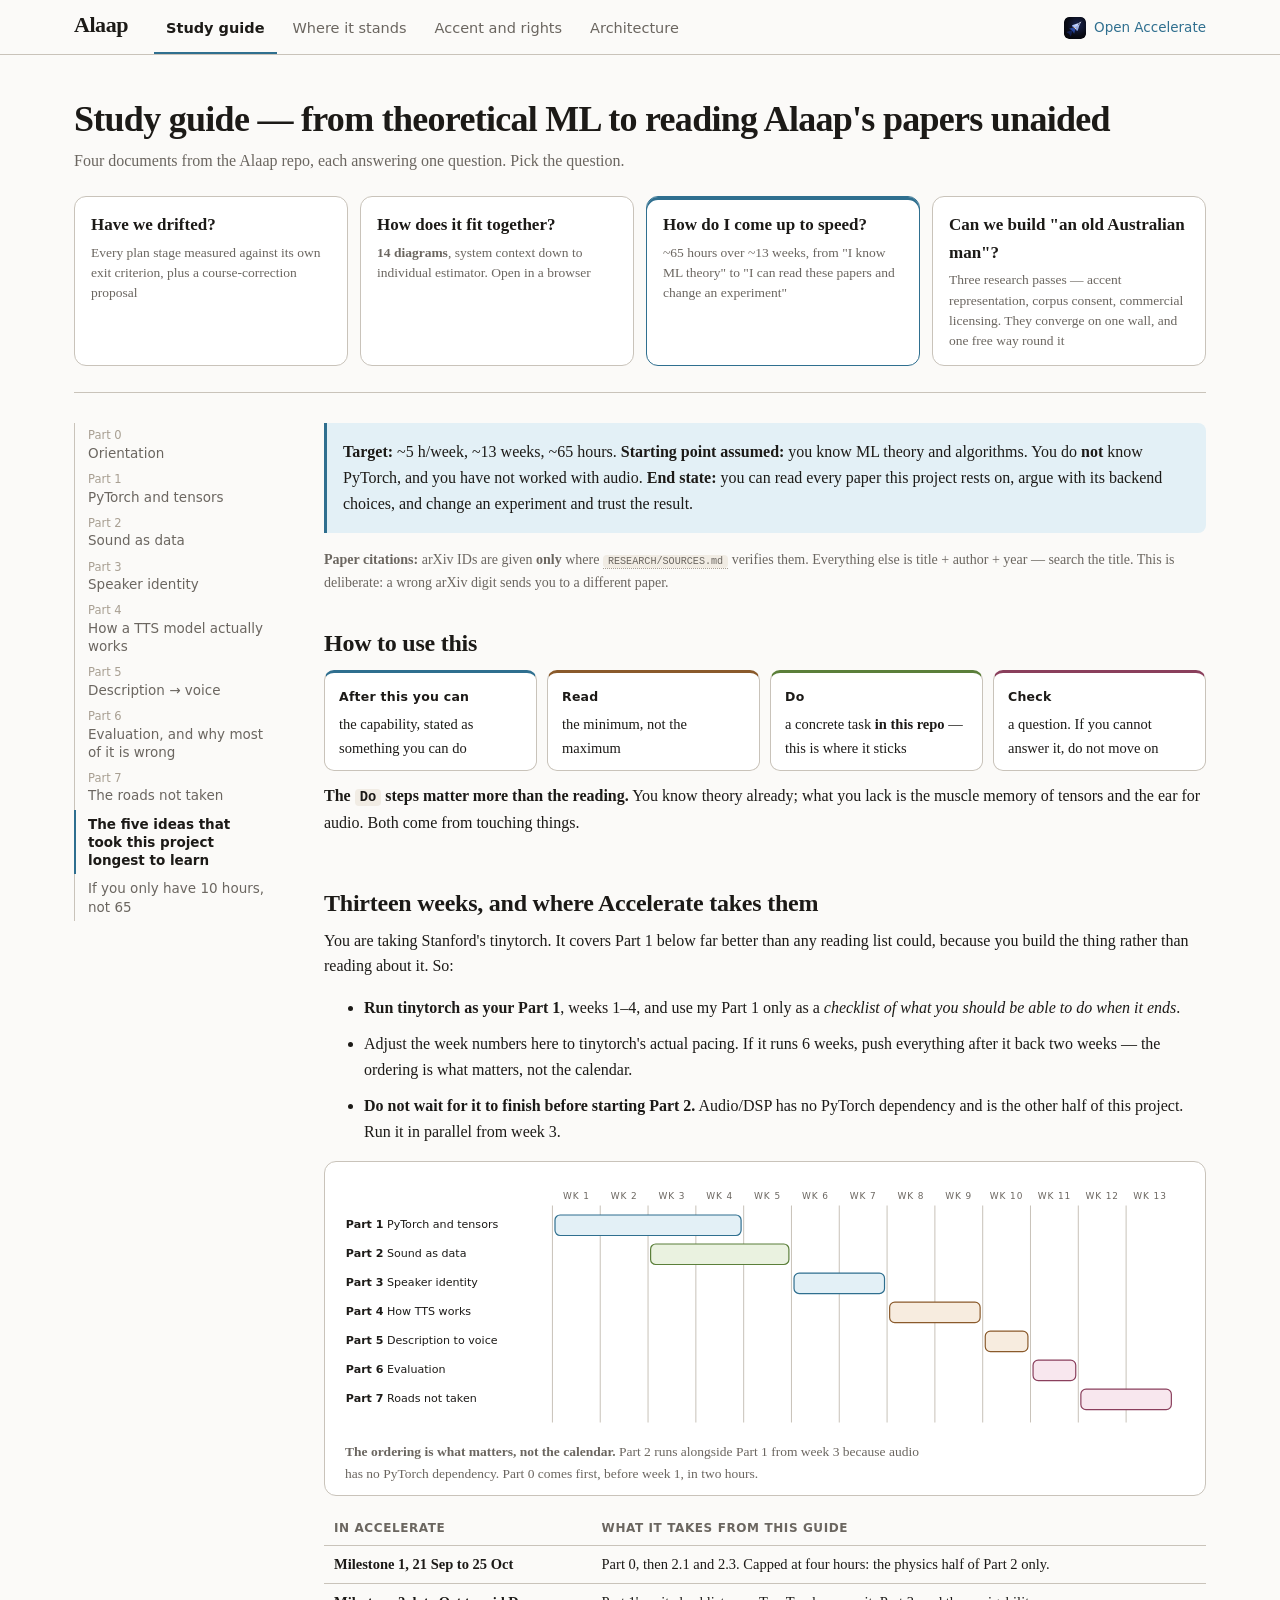
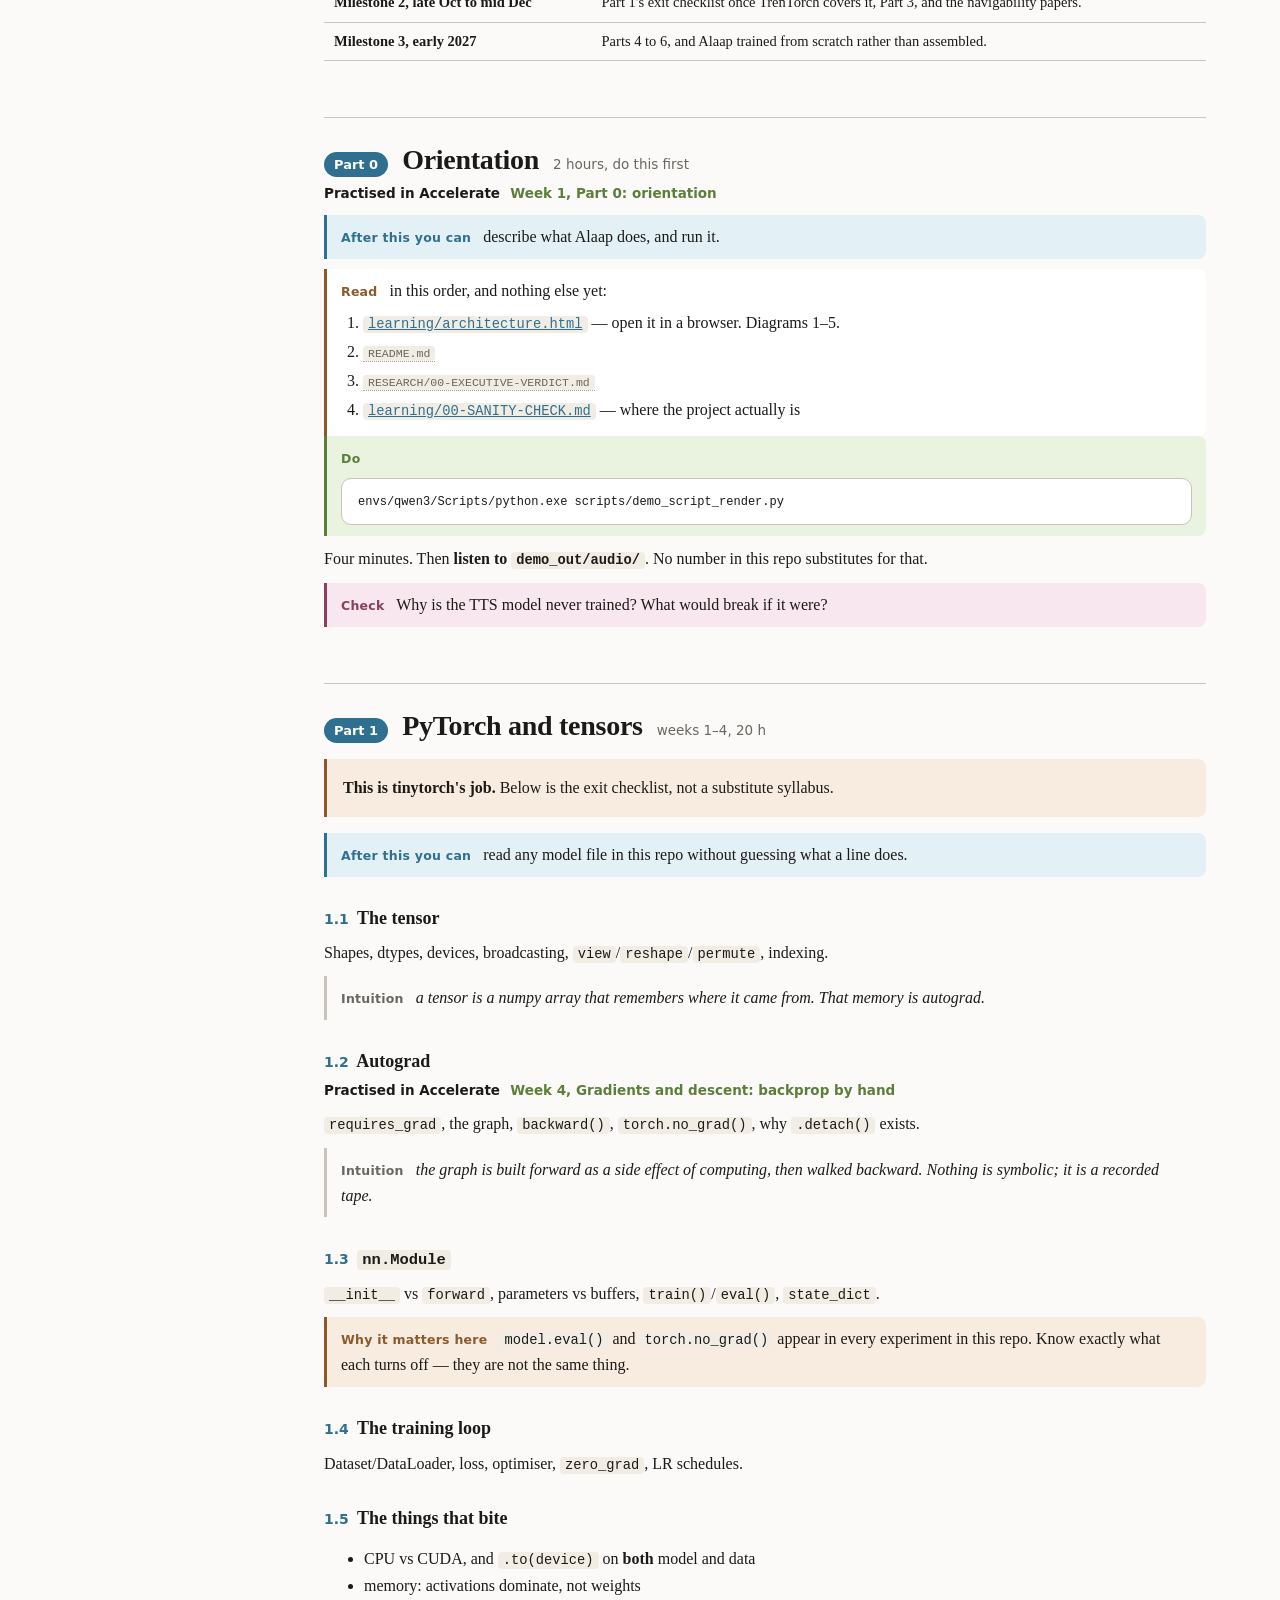
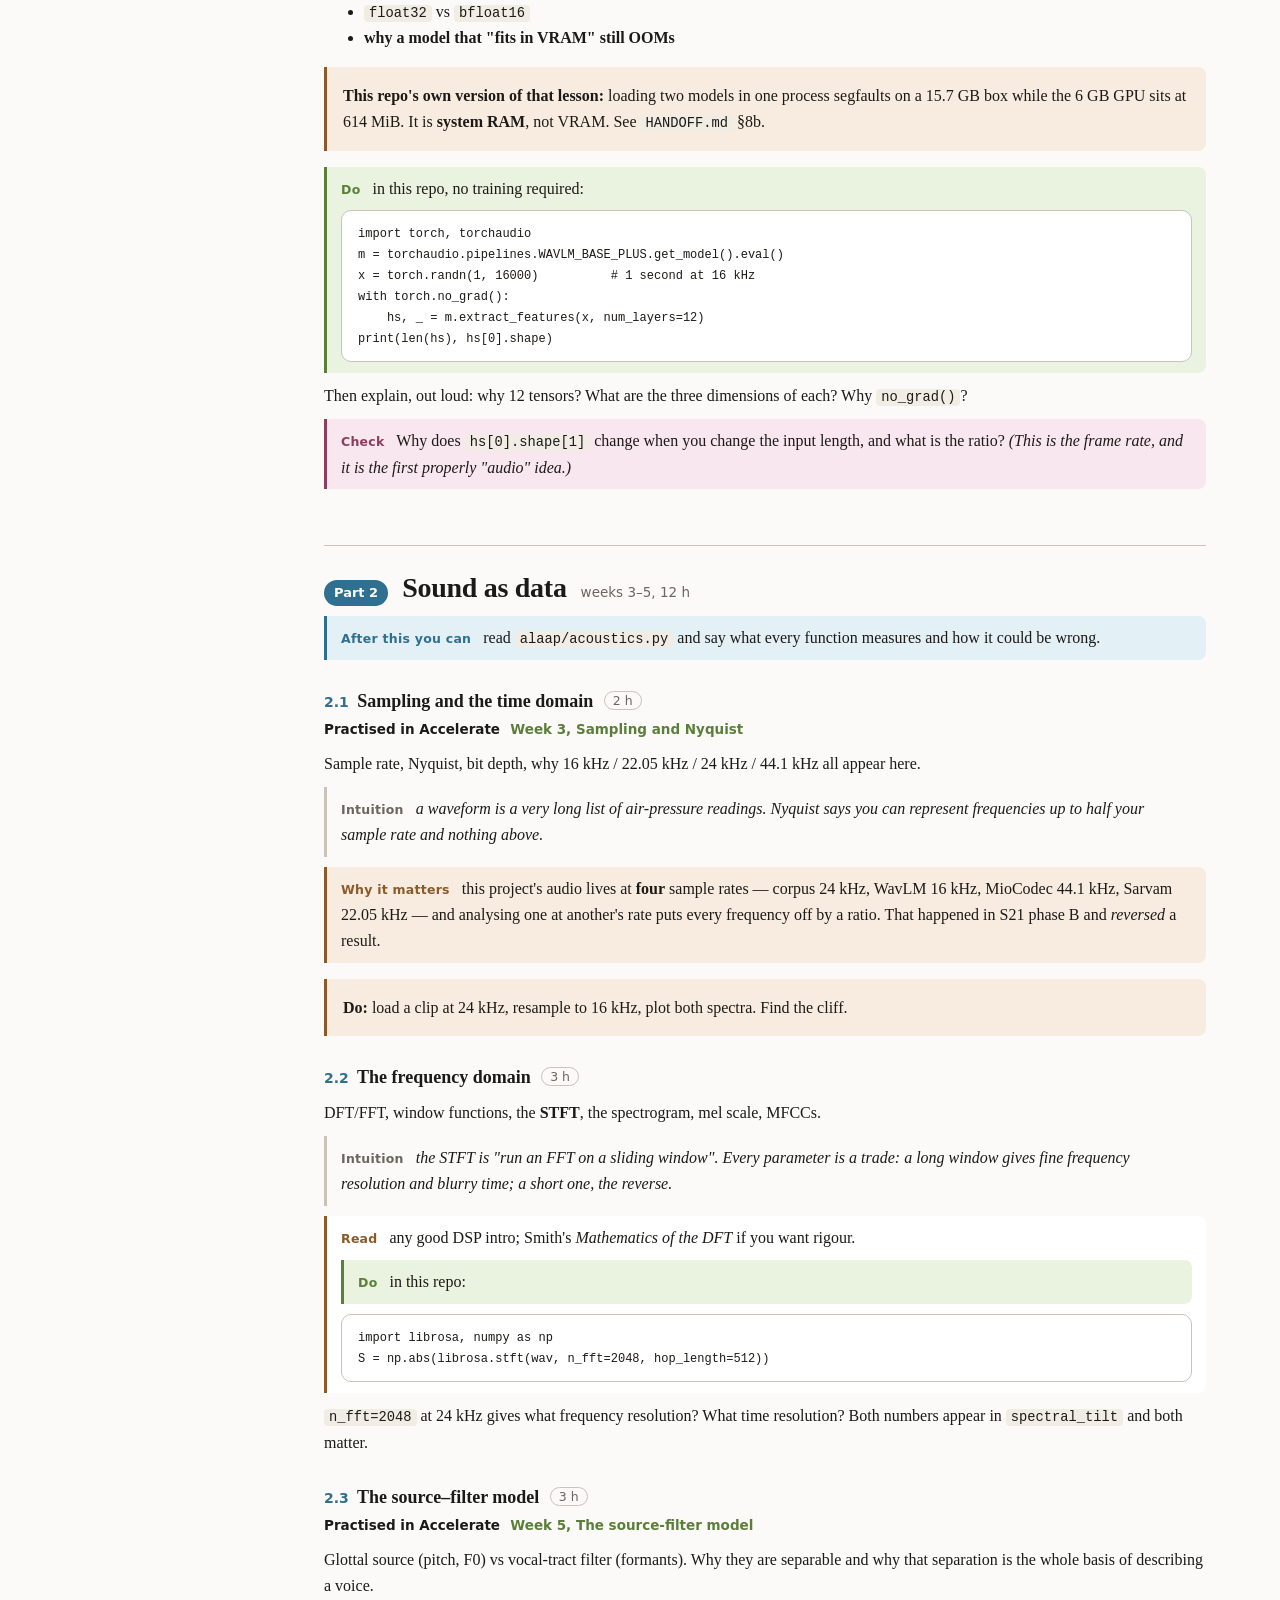
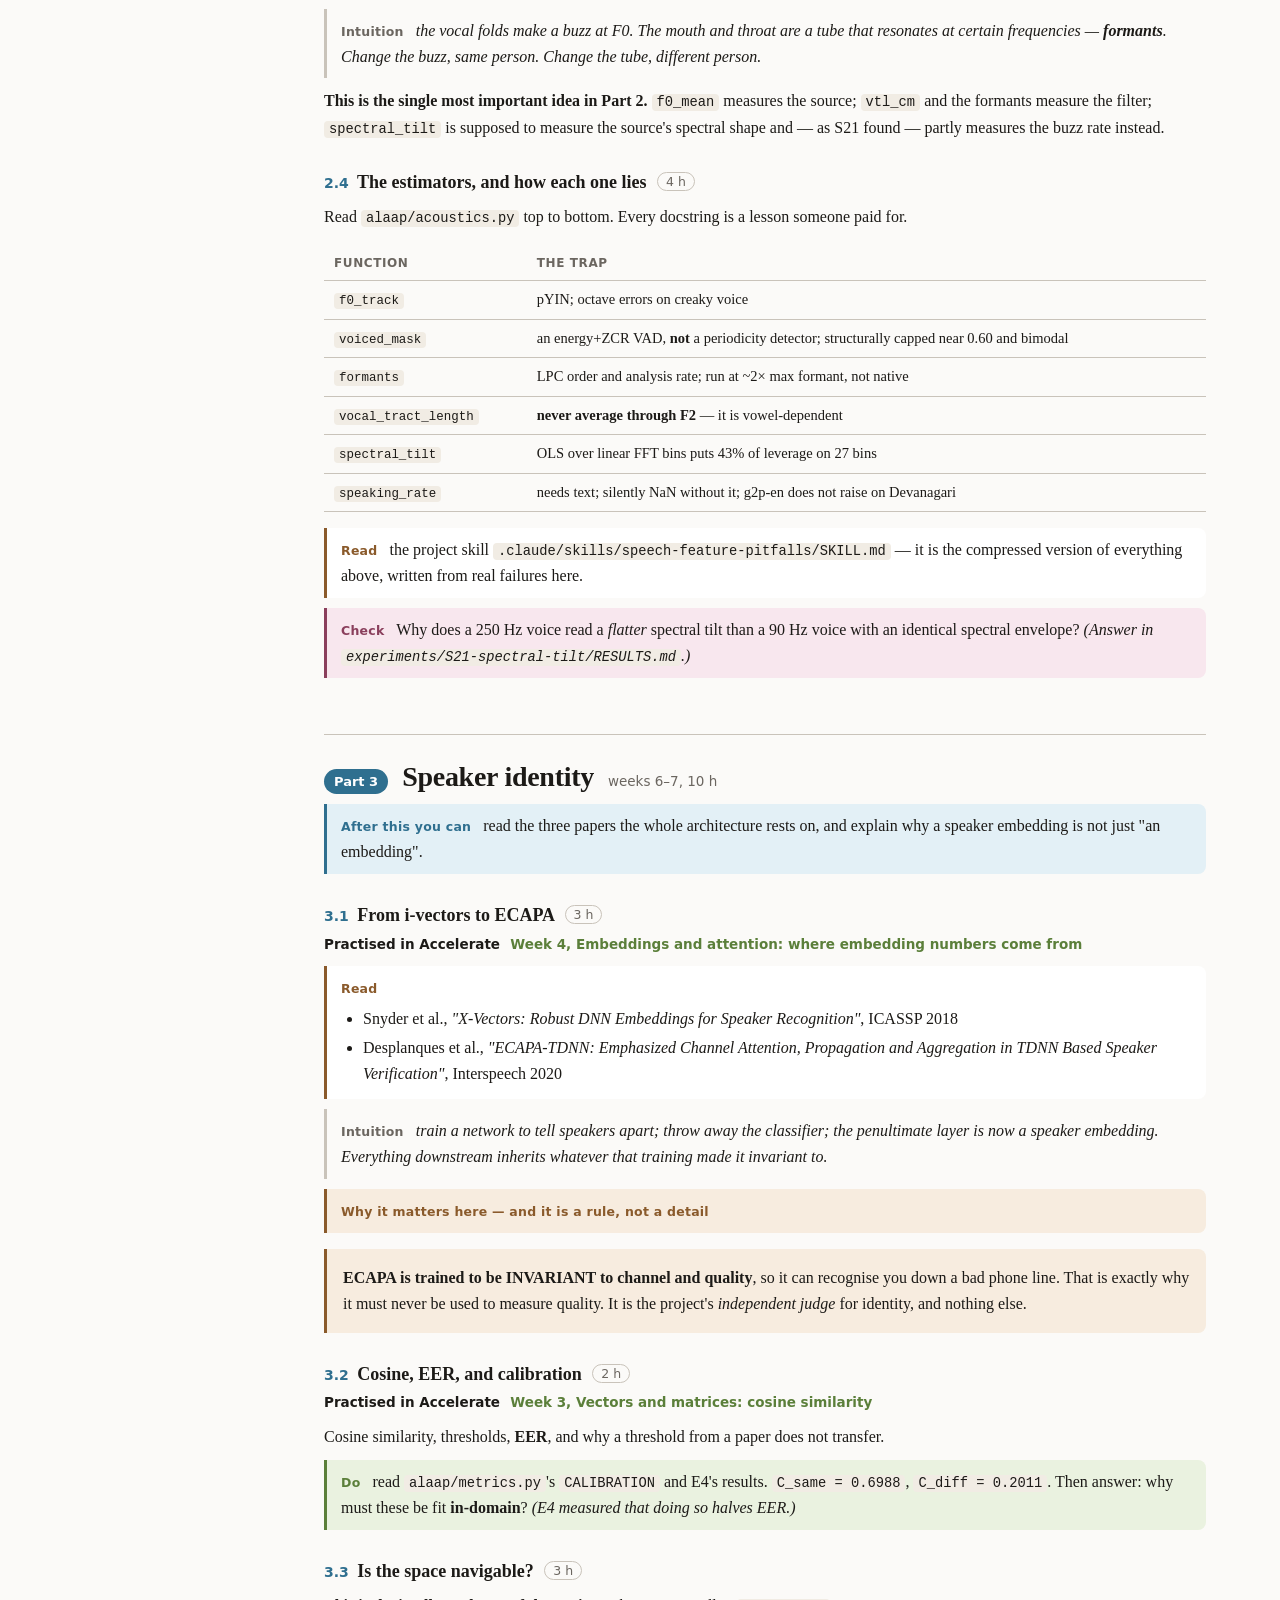
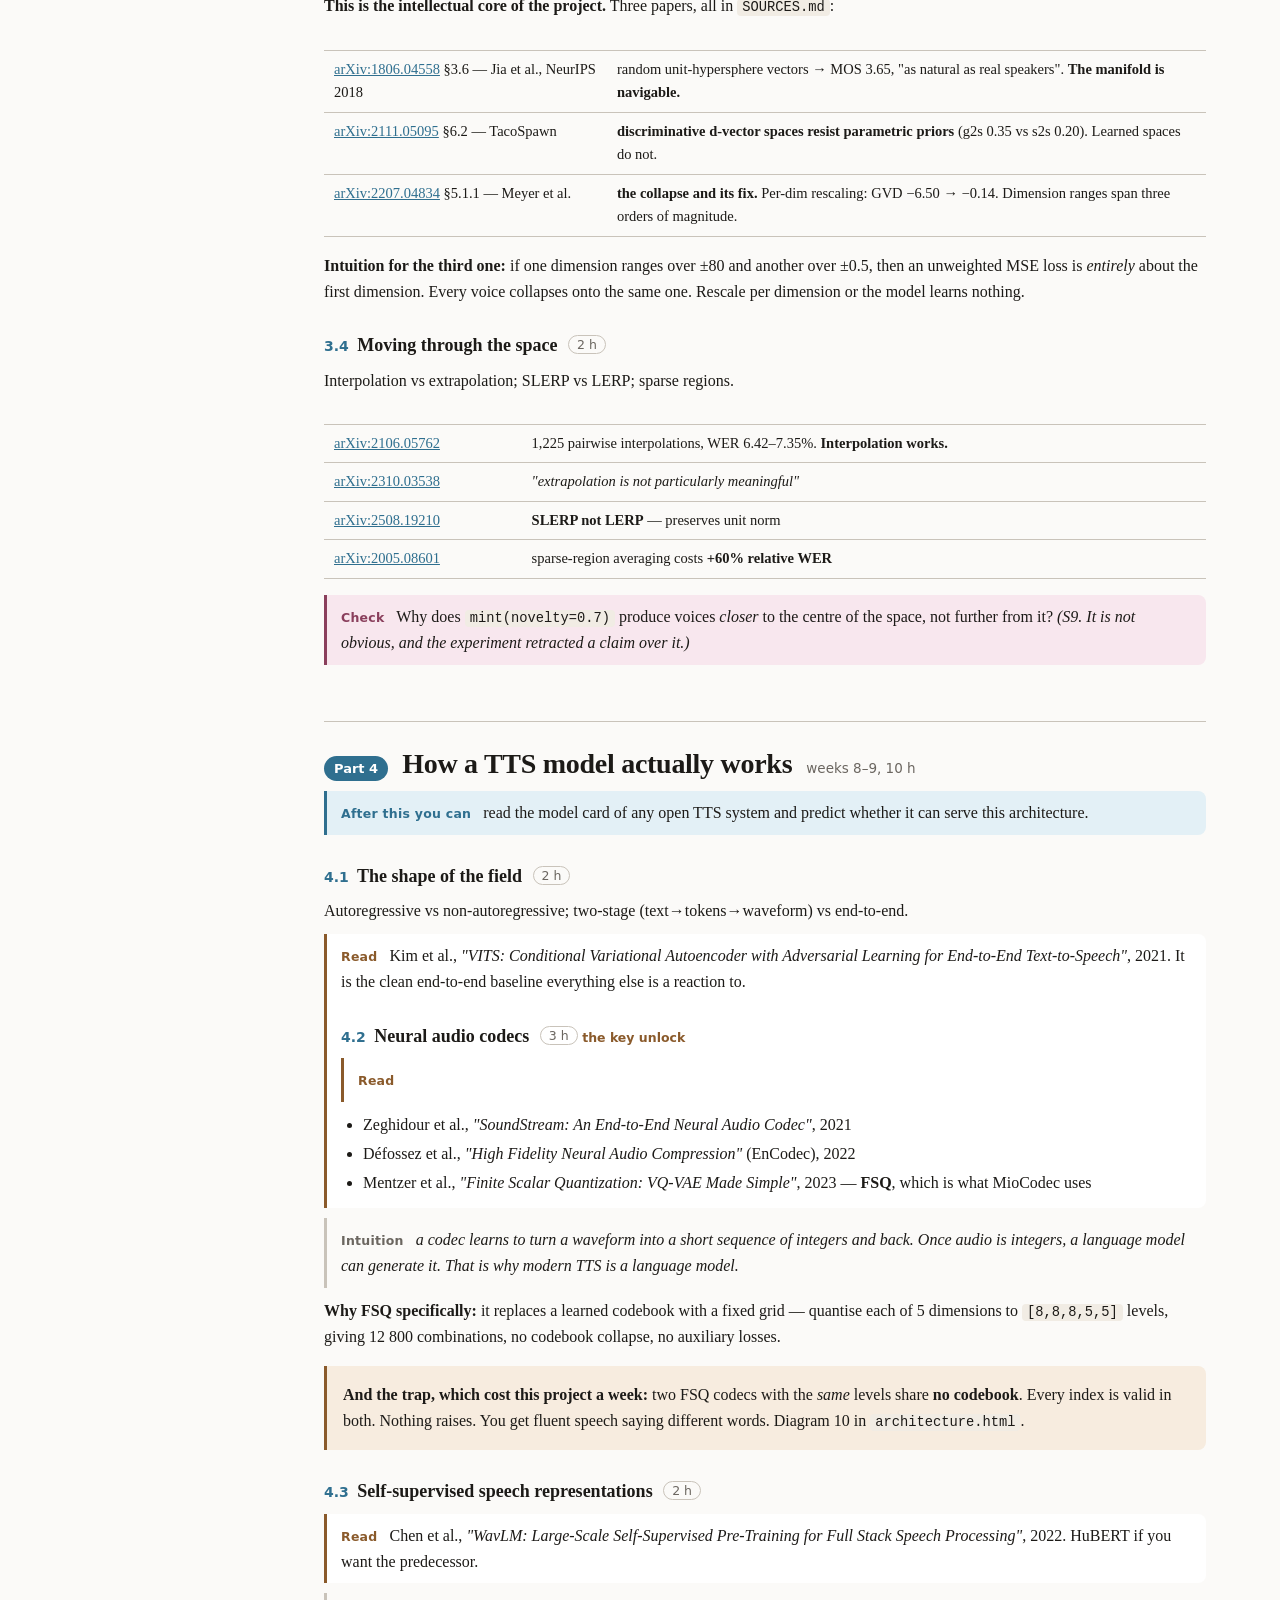
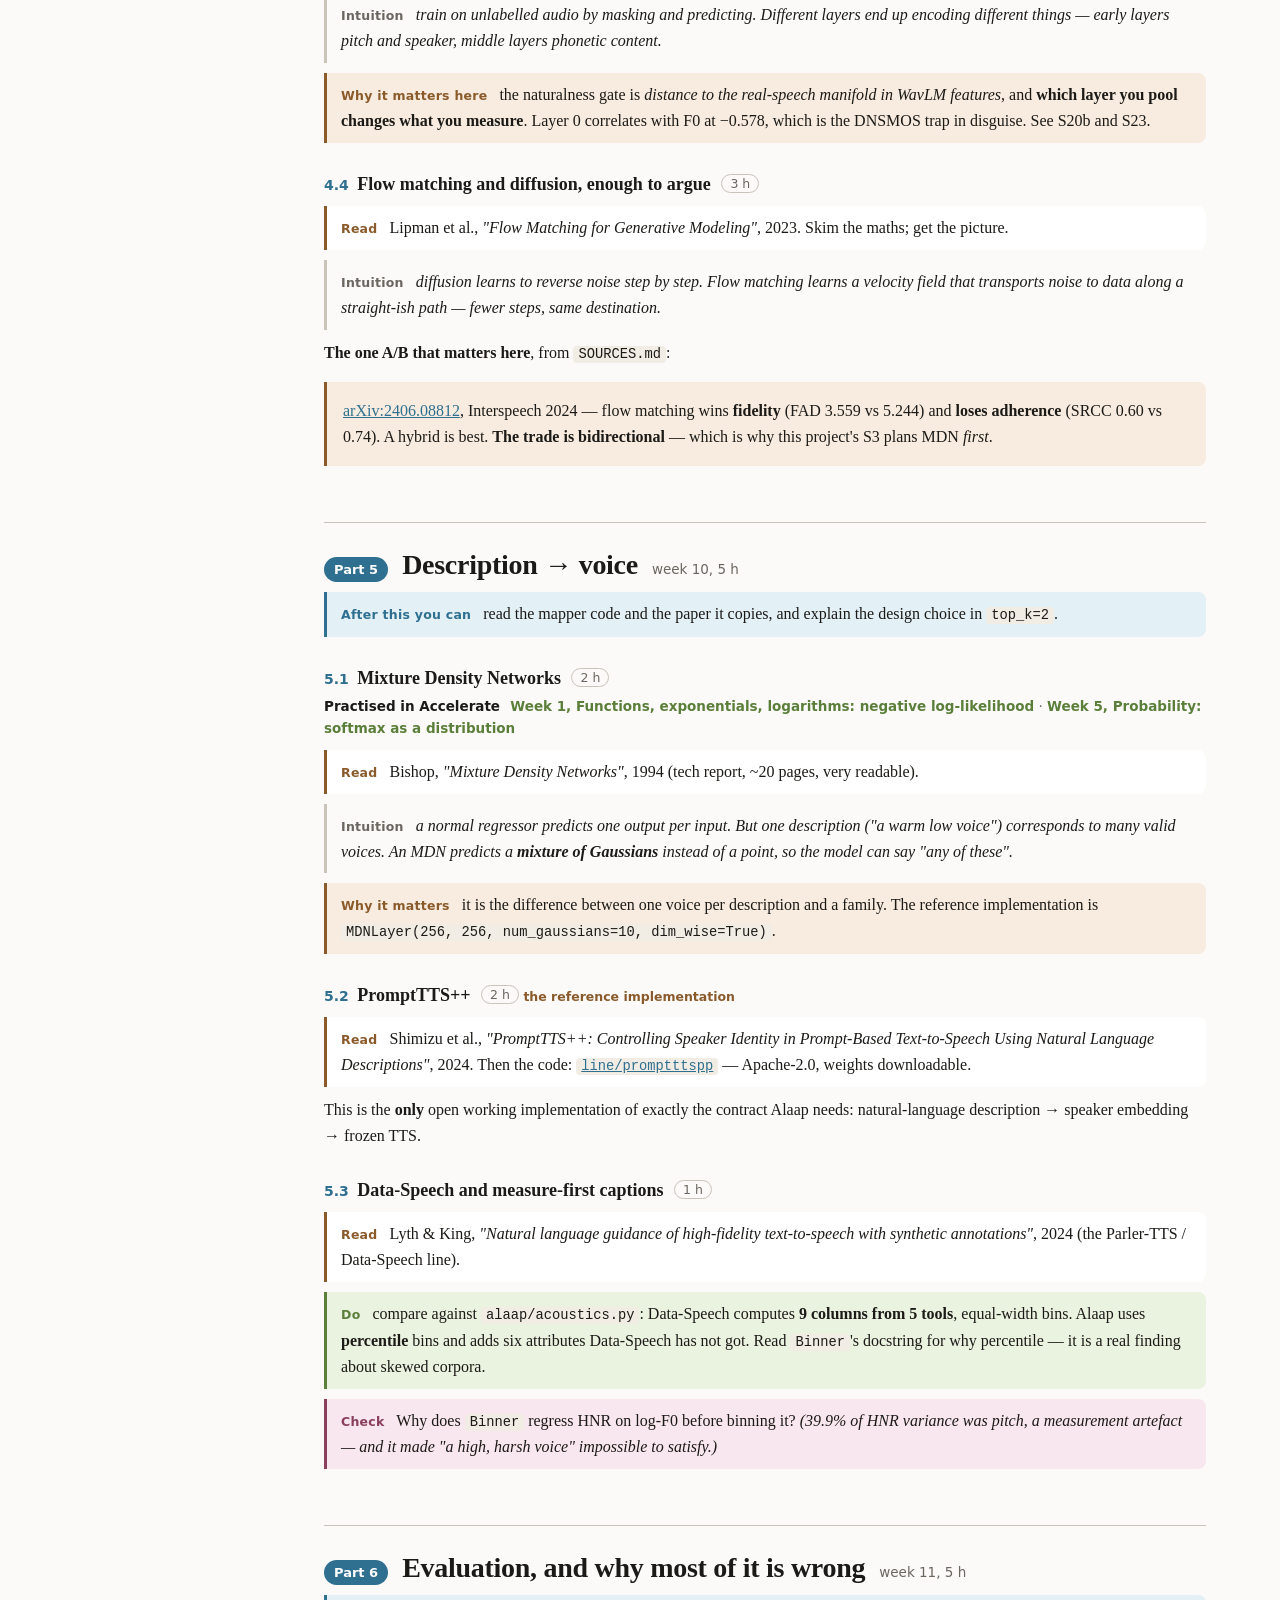
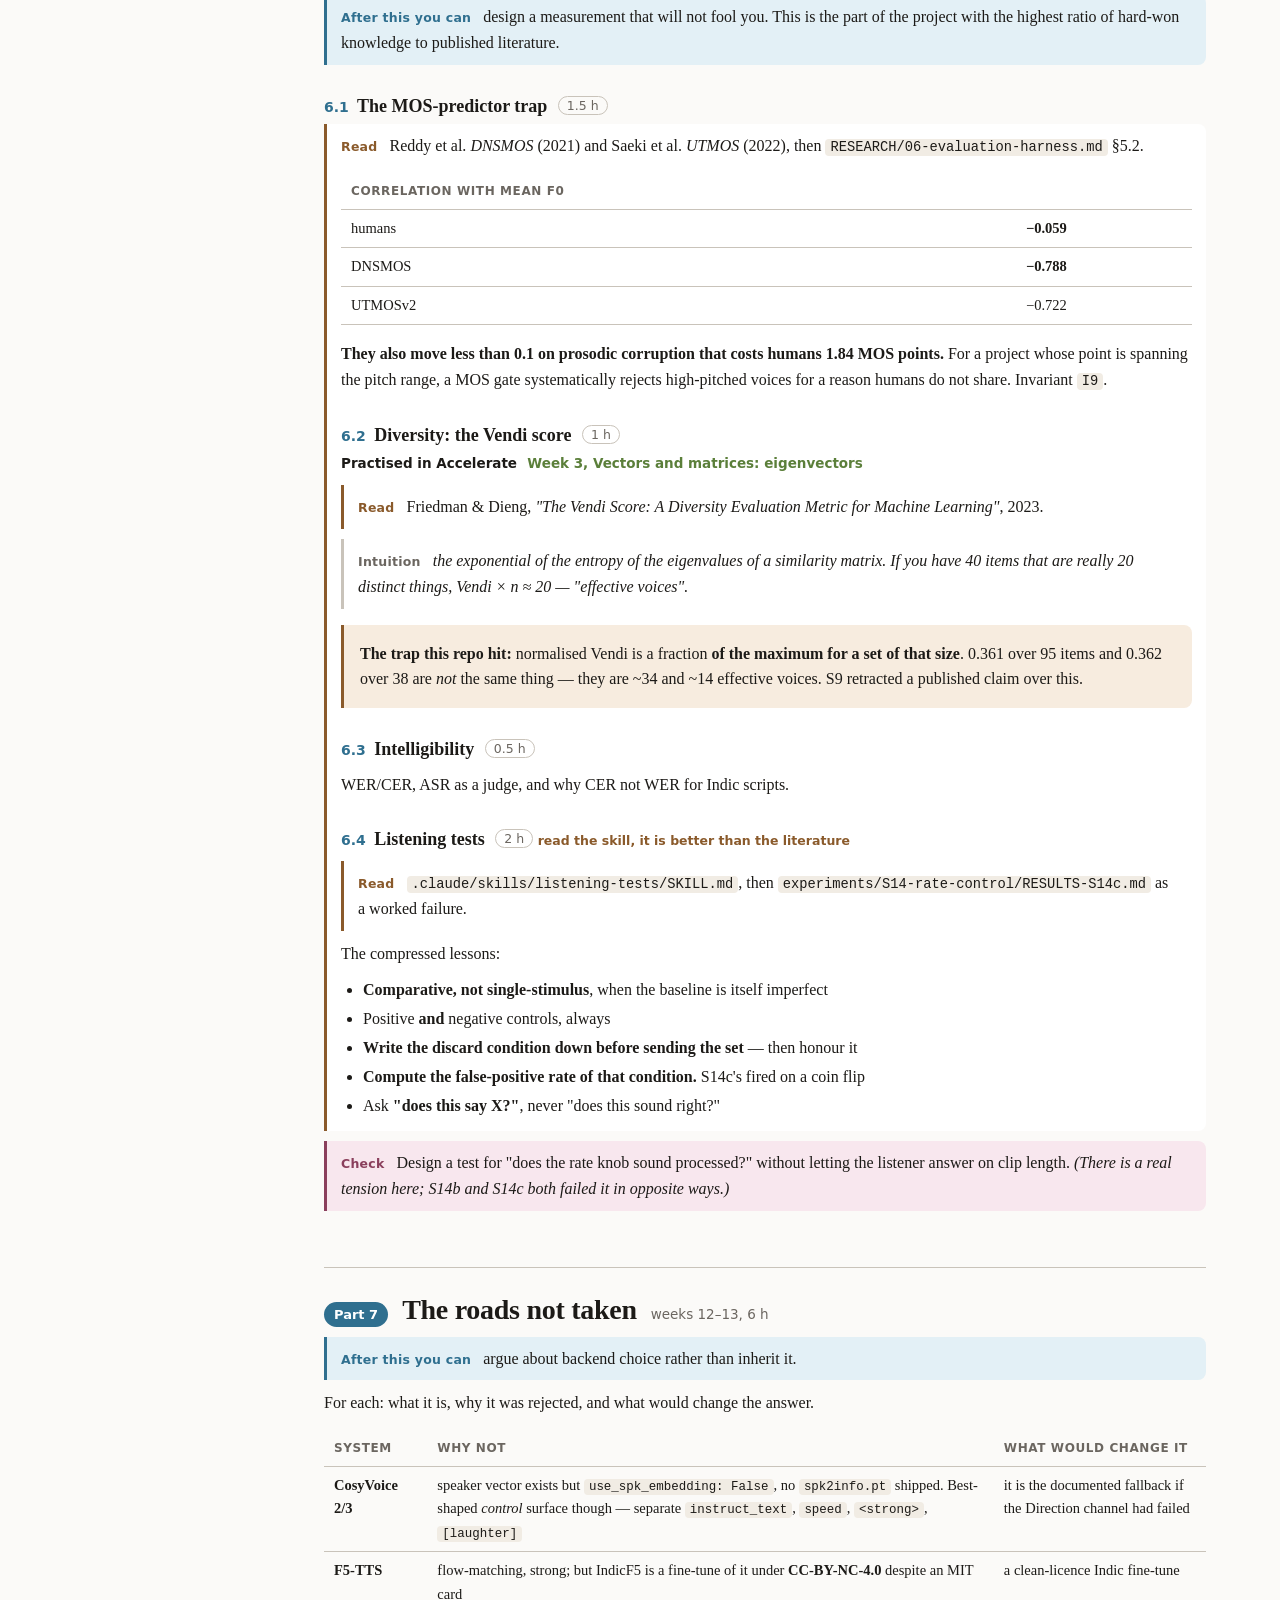
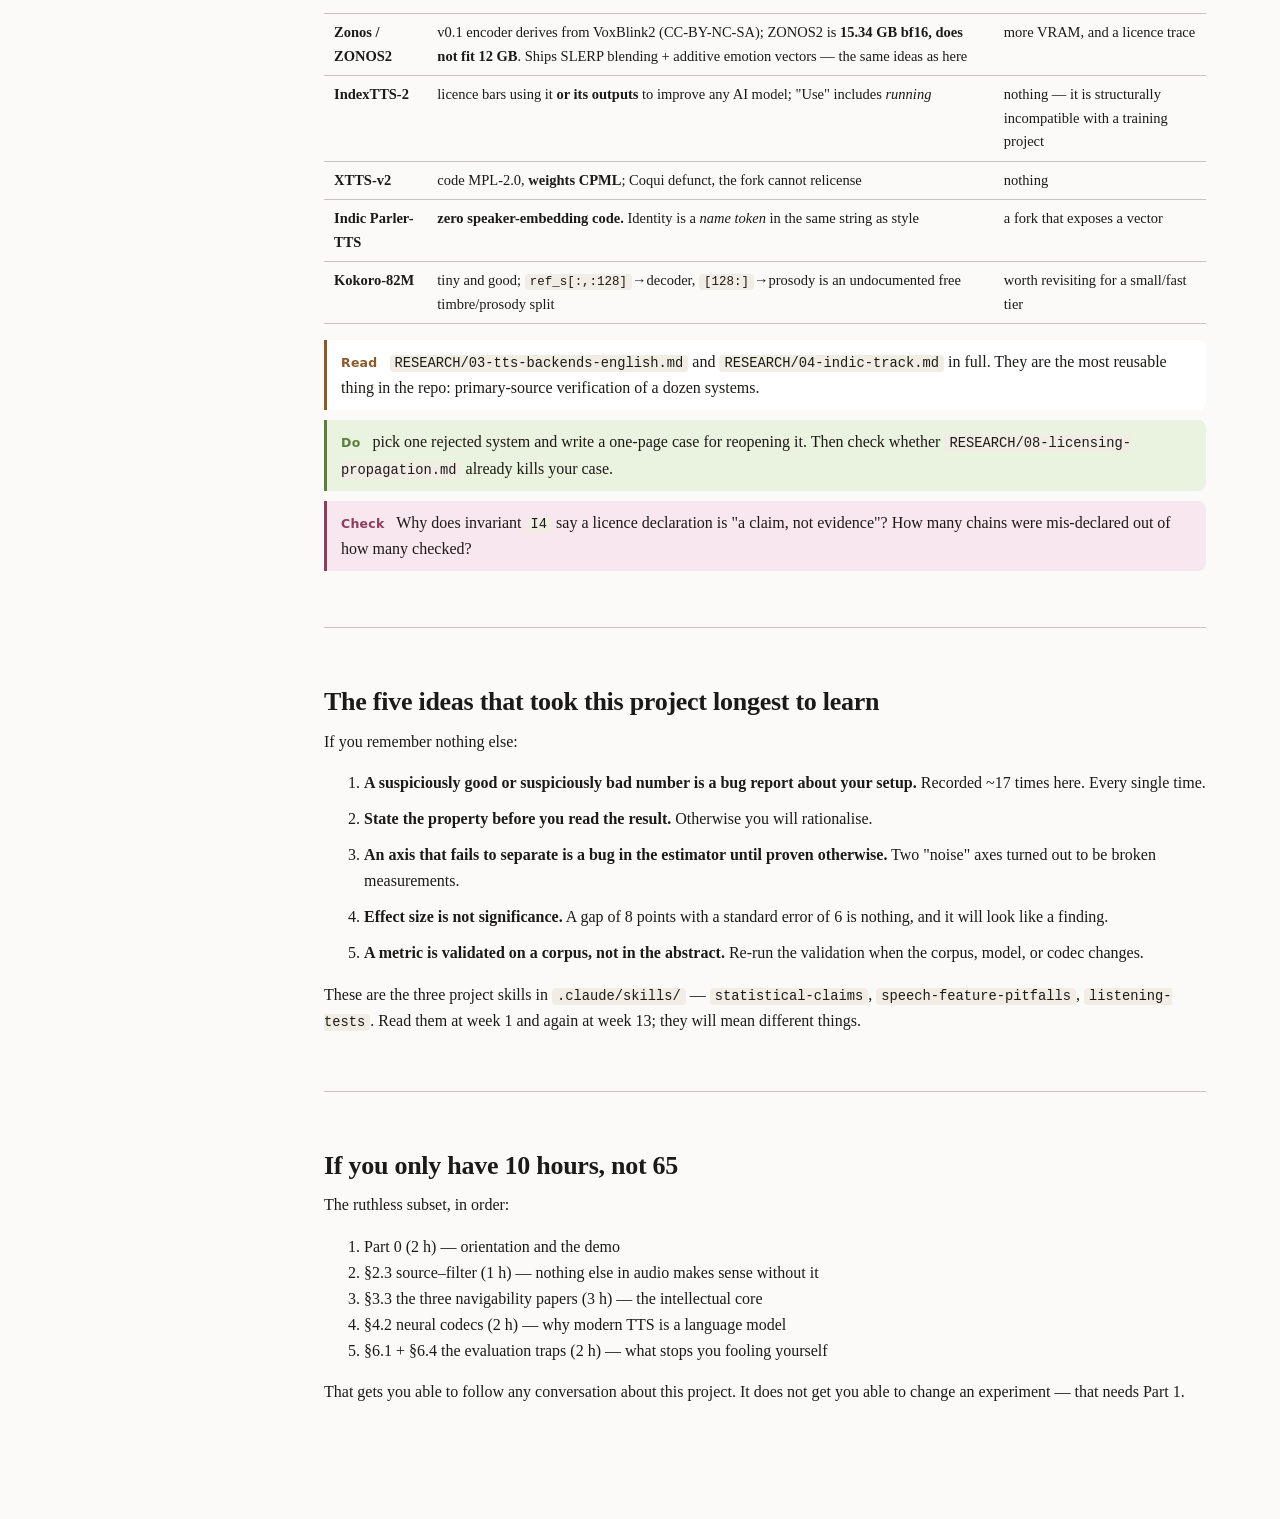
==== ALAAP.html @ ba5fd460 "Alaap study guide page, folded into the weeks; guide fonts offline; guide icon ALAAP.html is built b" ====
<!doctype html>
<html lang="en">
<head>
<meta charset="utf-8">
<meta name="viewport" content="width=device-width, initial-scale=1">
<title>Alaap study guide</title>
<link rel="icon" type="image/svg+xml" href="brand/alaap.svg">
<!-- Generated by alaap/build.py from the Alaap repo's learning/ folder. Edit the
     template or the Alaap documents, then rebuild; do not edit this file. -->
<style>
:root{
  --bg:#fbfaf8; --fg:#1c1a17; --muted:#6b6660; --line:#c9c3ba;
  --box:#ffffff; --box2:#f1ece4; --edge:#a89f92;
  --a1:#2f6f8f; --a1b:#e3f0f6;
  --a2:#8a5a2b; --a2b:#f7ecdf;
  --a3:#5b7f3a; --a3b:#eaf2e0;
  --a4:#8a3f5c; --a4b:#f8e7ee;
  --ok:#3f7a4a; --warn:#a8621b; --bad:#a33a3a;
  --mono:ui-monospace,SFMono-Regular,Menlo,Consolas,monospace;
  --sans:ui-sans-serif,system-ui,"Segoe UI",sans-serif;
  --top:54px;
}
@media (prefers-color-scheme:dark){:root:not([data-theme="light"]){
  --bg:#141312; --fg:#e9e5df; --muted:#9c958c; --line:#3a3733;
  --box:#1e1c1a; --box2:#262320; --edge:#5a544c;
  --a1:#7fb8d4; --a1b:#1b2b33; --a2:#d6a06a; --a2b:#302620;
  --a3:#9fc47a; --a3b:#212b1c; --a4:#d489a6; --a4b:#301f27;
  --ok:#7fbc8c; --warn:#d99a55; --bad:#d97a7a;
}}
:root[data-theme="dark"]{
  --bg:#141312; --fg:#e9e5df; --muted:#9c958c; --line:#3a3733;
  --box:#1e1c1a; --box2:#262320; --edge:#5a544c;
  --a1:#7fb8d4; --a1b:#1b2b33; --a2:#d6a06a; --a2b:#302620;
  --a3:#9fc47a; --a3b:#212b1c; --a4:#d489a6; --a4b:#301f27;
  --ok:#7fbc8c; --warn:#d99a55; --bad:#d97a7a;
}
*{box-sizing:border-box}
html{scroll-padding-top:calc(var(--top) + 16px)}
body{background:var(--bg);color:var(--fg);font:16px/1.62 ui-serif,Georgia,'Iowan Old Style',serif;margin:0}
.wrap{max-width:1180px;margin:0 auto;padding:0 24px}
a{color:var(--a1)}
:focus-visible{outline:2px solid var(--a1);outline-offset:2px;border-radius:3px}
h1{font-size:36px;margin:0 0 8px;letter-spacing:-.02em;line-height:1.15}
h2{font-size:24px;margin:52px 0 6px;letter-spacing:-.01em;line-height:1.25}
h3{font-size:18px;margin:30px 0 6px;line-height:1.3}
p{margin:10px 0}
code,.mono{font-family:var(--mono);font-size:.86em;background:var(--box2);padding:1px 5px;border-radius:4px}
pre{background:var(--box);border:1px solid var(--line);border-radius:10px;padding:12px 16px;overflow-x:auto;font-size:14px;line-height:1.5}
pre code{background:none;padding:0}
blockquote{margin:16px 0;padding:10px 16px;border-left:3px solid var(--a2);background:var(--a2b);border-radius:0 8px 8px 0}
blockquote p{margin:6px 0}
table{border-collapse:collapse;width:100%;margin:16px 0;font-size:14.5px}
th,td{border-bottom:1px solid var(--line);padding:7px 10px;text-align:left;vertical-align:top}
th{font-size:12px;letter-spacing:.05em;text-transform:uppercase;color:var(--muted);font-weight:600;font-family:var(--sans)}
hr{border:0;border-top:1px solid var(--line);margin:34px 0}
.ok{color:var(--ok);font-weight:600} .warn{color:var(--warn);font-weight:600} .bad{color:var(--bad);font-weight:600}
.repo{font-family:var(--mono);font-size:.84em;color:var(--muted);border-bottom:1px dotted var(--edge);cursor:help}
.sm{font-size:14px;color:var(--muted)}
figure{margin:14px 0 0;padding:18px 14px 10px;background:var(--box);border:1px solid var(--line);border-radius:12px;overflow-x:auto}
figcaption{color:var(--muted);font-size:13.5px;margin-top:10px;padding:0 6px;max-width:88ch}
svg{display:block;margin:0 auto;max-width:100%;height:auto}

/* top bar */
.topbar{position:sticky;top:0;z-index:10;background:var(--bg);border-bottom:1px solid var(--line)}
.topin{display:flex;align-items:flex-end;gap:26px;min-height:var(--top)}
.brand{font-size:22px;font-weight:700;letter-spacing:-.02em;color:var(--fg);text-decoration:none;padding-bottom:11px;white-space:nowrap}
.tabs{display:flex;gap:4px;flex:1;min-width:0;overflow-x:auto}
.tabs a{font-family:var(--sans);font-size:14.5px;color:var(--muted);text-decoration:none;padding:14px 12px 12px;border-bottom:2px solid transparent;white-space:nowrap}
.tabs a:hover{color:var(--fg)}
.tabs a[aria-current="page"]{color:var(--fg);border-bottom-color:var(--a1);font-weight:600}
.to-acc{display:inline-flex;align-items:center;gap:8px;font-family:var(--sans);font-size:13.5px;color:var(--a1);text-decoration:none;padding-bottom:15px;white-space:nowrap}
.to-acc img{border-radius:5px}
.to-acc:hover{text-decoration:underline}

/* landing */
.hero{padding:44px 0 26px;border-bottom:1px solid var(--line)}
.hero .sub{color:var(--muted);max-width:74ch;margin:0}
.qs{display:grid;grid-template-columns:repeat(4,minmax(0,1fr));gap:12px;margin-top:22px}
.q{display:block;background:var(--box);border:1px solid var(--line);border-radius:12px;padding:14px 16px;text-decoration:none;color:var(--fg)}
.q:hover{border-color:var(--a1)}
.q b{display:block;font-size:17px;margin-bottom:4px}
.q span{display:block;font-size:13.5px;color:var(--muted);line-height:1.5}
.q[aria-current="page"]{border-color:var(--a1);box-shadow:inset 0 3px 0 var(--a1)}

/* study guide */
.split{display:grid;grid-template-columns:206px minmax(0,1fr);gap:44px;padding-bottom:120px}
.side{position:sticky;top:calc(var(--top) + 8px);align-self:start;max-height:calc(100vh - var(--top) - 16px);overflow-y:auto;padding:30px 0 20px;font-family:var(--sans);font-size:13.5px}
.side ol{list-style:none;margin:0;padding:0;border-left:1px solid var(--line)}
.side a{display:block;padding:5px 12px;margin-left:-1px;color:var(--muted);text-decoration:none;border-left:2px solid transparent;line-height:1.35}
.side a:hover{color:var(--fg)}
.side a.on{color:var(--fg);border-left-color:var(--a1);font-weight:600}
.side .sn{display:block;font-size:11.5px;color:var(--edge)}
.main{min-width:0}
.target{margin-top:30px}
.target blockquote{border-left-color:var(--a1);background:var(--a1b);font-size:16px}
h2.first{margin-top:34px}
.kcards{display:grid;grid-template-columns:repeat(4,minmax(0,1fr));gap:10px;margin:12px 0}
.kc{background:var(--box);border:1px solid var(--line);border-top:3px solid var(--edge);border-radius:10px;padding:10px 14px}
.kc p{margin:4px 0 0;font-size:14.5px}
.kc.k0{border-top-color:var(--a1)} .kc.k1{border-top-color:var(--a2)} .kc.k2{border-top-color:var(--a3)} .kc.k3{border-top-color:var(--a4)}
.lab{font-family:var(--sans);font-size:12.5px;font-weight:700;letter-spacing:.02em}
.miles td:first-child{white-space:nowrap;font-weight:600}
.part{border-top:1px solid var(--line);margin-top:56px;padding-top:6px}
.ph{display:flex;flex-wrap:wrap;align-items:baseline;gap:4px 14px;margin:18px 0 6px}
.ph h2{margin:0;font-size:28px}
.pn{font-family:var(--sans);font-size:13px;font-weight:700;color:#fff;background:var(--a1);border-radius:999px;padding:2px 10px}
.pm{font-family:var(--sans);font-size:13.5px;color:var(--muted)}
h3 .num{font-family:var(--sans);font-size:14px;color:var(--a1);margin-right:4px}
h3 .hrs{font-family:var(--sans);font-size:12.5px;font-weight:400;color:var(--muted);border:1px solid var(--line);border-radius:999px;padding:1px 8px;margin-left:6px;vertical-align:2px}
h3 .flag{font-family:var(--sans);font-size:12.5px;color:var(--a2)}
.k{padding:9px 14px;border-radius:0 8px 8px 0;border-left:3px solid var(--edge);background:var(--box)}
.k .lab{display:inline-block;margin-right:8px}
.k pre{margin:8px 0 2px}
.k ol,.k ul{margin:6px 0 2px;padding-left:22px}
.k li{margin:3px 0}
.k.after{border-left-color:var(--a1);background:var(--a1b)} .k.after .lab{color:var(--a1)}
.k.read .lab{color:var(--a2)} .k.read{border-left-color:var(--a2)}
.k.do{border-left-color:var(--a3);background:var(--a3b)} .k.do .lab{color:var(--a3)}
.k.check{border-left-color:var(--a4);background:var(--a4b)} .k.check .lab{color:var(--a4)}
.k.intu{border-left-color:var(--line);background:none;font-style:italic} .k.intu .lab{color:var(--muted);font-style:normal}
.k.why{border-left-color:var(--a2);background:var(--a2b)} .k.why .lab{color:var(--a2)}
.acc{font-family:var(--sans);font-size:13.5px;margin:6px 0 10px;color:var(--muted)}
.acc b{color:var(--fg);margin-right:6px}
.acc a{color:var(--a3);font-weight:600;text-decoration:none}
.acc a:hover{text-decoration:underline}
.epi h2{font-size:26px}

/* documents */
.doc{max-width:880px;padding:10px 0 120px}
.doc h1{margin-top:40px}

/* architecture, as the Alaap repo draws it */
.contents{background:var(--box2);border:1px solid var(--line);border-radius:10px;padding:16px 20px;margin:26px 0 10px}
.contents b{font-size:12px;letter-spacing:.09em;text-transform:uppercase;color:var(--muted);font-family:var(--sans)}
.contents ol{margin:8px 0 0;padding-left:20px;columns:2;column-gap:34px}
.contents li{margin:3px 0;break-inside:avoid}
.contents a{text-decoration:none}
.contents a:hover{text-decoration:underline}
.arch{padding-bottom:120px}
.arch h2{scroll-margin-top:calc(var(--top) + 16px)}
.lede{color:var(--muted);margin:2px 0 18px;font-size:15px;max-width:76ch}
.note{border-left:3px solid var(--a2);background:var(--a2b);padding:12px 16px;border-radius:0 8px 8px 0;margin:18px 0;font-size:14.5px}

.b{fill:var(--box);stroke:var(--edge);stroke-width:1.4}
.b1{fill:var(--a1b);stroke:var(--a1);stroke-width:1.4}
.b2{fill:var(--a2b);stroke:var(--a2);stroke-width:1.4}
.b3{fill:var(--a3b);stroke:var(--a3);stroke-width:1.4}
.b4{fill:var(--a4b);stroke:var(--a4);stroke-width:1.4}
.dash{stroke-dasharray:5 4}
.t{fill:var(--fg);font-family:ui-sans-serif,system-ui,sans-serif;font-size:13px;
  text-anchor:middle;dominant-baseline:middle}
.tm{fill:var(--muted);font-family:ui-sans-serif,system-ui,sans-serif;font-size:11px;
  text-anchor:middle;dominant-baseline:middle}
.tc{fill:var(--fg);font-family:var(--mono);font-size:11px;
  text-anchor:middle;dominant-baseline:middle}
.tl{text-anchor:start} .tr{text-anchor:end}
.hd{fill:var(--muted);font-family:ui-sans-serif,system-ui,sans-serif;font-size:10.5px;
  letter-spacing:.1em;text-anchor:middle;text-transform:uppercase}
.ln{stroke:var(--edge);stroke-width:1.5;fill:none;marker-end:url(#arw)}
.ln2{stroke:var(--a1);stroke-width:1.8;fill:none;marker-end:url(#arw1)}
.ln3{stroke:var(--a4);stroke-width:1.8;fill:none;marker-end:url(#arw4)}
.plain{stroke:var(--edge);stroke-width:1.2;fill:none}
.grp{fill:none;stroke:var(--line);stroke-width:1.2;stroke-dasharray:4 4}


[hidden]{display:none !important}
@media (max-width:980px){
  .qs,.kcards{grid-template-columns:repeat(2,minmax(0,1fr))}
  .split{grid-template-columns:minmax(0,1fr);gap:0}
  .side{position:static;max-height:none;padding:14px 0 6px;border-bottom:1px solid var(--line)}
  .side ol{display:flex;overflow-x:auto;border-left:0}
  .side a{border-left:0;border-bottom:2px solid transparent;white-space:nowrap}
  .side a.on{border-bottom-color:var(--a1)}
  .contents ol{columns:1}
}
@media (max-width:600px){
  body{font-size:15.5px}
  .qs,.kcards{grid-template-columns:minmax(0,1fr)}
  .brand{display:none}
  .to-acc span{display:none}
  h1{font-size:29px}
}
</style>
</head>
<body>
<svg width="0" height="0" style="position:absolute" aria-hidden="true"><defs>
  <marker id="arw" viewBox="0 0 10 10" refX="9" refY="5" markerWidth="7" markerHeight="7" orient="auto-start-reverse">
    <path d="M0 0 L10 5 L0 10 z" fill="var(--edge)"/></marker>
  <marker id="arw1" viewBox="0 0 10 10" refX="9" refY="5" markerWidth="7" markerHeight="7" orient="auto-start-reverse">
    <path d="M0 0 L10 5 L0 10 z" fill="var(--a1)"/></marker>
  <marker id="arw4" viewBox="0 0 10 10" refX="9" refY="5" markerWidth="7" markerHeight="7" orient="auto-start-reverse">
    <path d="M0 0 L10 5 L0 10 z" fill="var(--a4)"/></marker>
</defs></svg>
<header class="topbar"><div class="wrap topin">
  <a class="brand" href="#/guide">Alaap</a>
  <nav class="tabs" aria-label="Sections">
    <a href="#/guide" data-tab="guide">Study guide</a>
    <a href="#/status" data-tab="status">Where it stands</a>
    <a href="#/accent" data-tab="accent">Accent and rights</a>
    <a href="#/architecture" data-tab="architecture">Architecture</a>
  </nav>
  <a class="to-acc" href="index.html" target="_blank" rel="noopener"><img src="brand/accelerate.svg" width="22" height="22" alt=""><span>Open Accelerate</span></a>
</div></header>

<main class="wrap">
<section class="hero">
  <h1>Study guide — from theoretical ML to reading Alaap's papers unaided</h1>
  <p class="sub">Four documents from the Alaap repo, each answering one question. Pick the question.</p>
  <div class="qs"><a class="q" href="#/status"><b>Have we drifted?</b><span>Every plan stage measured against its own exit criterion, plus a course-correction proposal</span></a><a class="q" href="#/architecture"><b>How does it fit together?</b><span><strong>14 diagrams</strong>, system context down to individual estimator. Open in a browser</span></a><a class="q" href="#/guide"><b>How do I come up to speed?</b><span>~65 hours over ~13 weeks, from "I know ML theory" to "I can read these papers and change an experiment"</span></a><a class="q" href="#/accent"><b>Can we build &quot;an old Australian man&quot;?</b><span>Three research passes — accent representation, corpus consent, commercial licensing. They converge on one wall, and one free way round it</span></a></div>
</section>

<section id="tab-guide" data-tab="guide">
<div class="split">
<nav class="side" aria-label="Parts of the study guide"><ol><li><a href="#/guide/part-0"><span class="sn">Part 0</span>Orientation</a></li><li><a href="#/guide/part-1"><span class="sn">Part 1</span>PyTorch and tensors</a></li><li><a href="#/guide/part-2"><span class="sn">Part 2</span>Sound as data</a></li><li><a href="#/guide/part-3"><span class="sn">Part 3</span>Speaker identity</a></li><li><a href="#/guide/part-4"><span class="sn">Part 4</span>How a TTS model actually works</a></li><li><a href="#/guide/part-5"><span class="sn">Part 5</span>Description → voice</a></li><li><a href="#/guide/part-6"><span class="sn">Part 6</span>Evaluation, and why most of it is wrong</a></li><li><a href="#/guide/part-7"><span class="sn">Part 7</span>The roads not taken</a></li><li><a href="#/guide/five-ideas">The five ideas that took this project longest to learn</a></li><li><a href="#/guide/ten-hours">If you only have 10 hours, not 65</a></li></ol></nav>
<div class="main">
<div class="target"><blockquote>
<p><strong>Target:</strong> ~5 h/week, ~13 weeks, ~65 hours.
<strong>Starting point assumed:</strong> you know ML theory and algorithms. You do <strong>not</strong> know PyTorch,
and you have not worked with audio.
<strong>End state:</strong> you can read every paper this project rests on, argue with its backend
choices, and change an experiment and trust the result.</p>
</blockquote></div>
<p class="sm"><strong>Paper citations:</strong> arXiv IDs are given <strong>only</strong> where <span class="repo" title="In the Alaap repo: RESEARCH/SOURCES.md"><code>RESEARCH/SOURCES.md</code></span>
verifies them. Everything else is title + author + year — search the title. This is
deliberate: a wrong arXiv digit sends you to a different paper.</p>
<h2 class="first" id="how">How to use this</h2>
<div class="kcards"><div class="kc k0"><b class="lab">After this you can</b><p>the capability, stated as something you can do</p></div><div class="kc k1"><b class="lab">Read</b><p>the minimum, not the maximum</p></div><div class="kc k2"><b class="lab">Do</b><p>a concrete task <strong>in this repo</strong> — this is where it sticks</p></div><div class="kc k3"><b class="lab">Check</b><p>a question. If you cannot answer it, do not move on</p></div></div>
<p><strong>The <code>Do</code> steps matter more than the reading.</strong> You know theory already; what you lack is
the muscle memory of tensors and the ear for audio. Both come from touching things.</p>
<h2 id="plan">Thirteen weeks, and where Accelerate takes them</h2>
<p>You are taking Stanford's tinytorch. It covers Part 1 below far better than any reading list
could, because you build the thing rather than reading about it. So:</p>
<ul>
<li>
<p><strong>Run tinytorch as your Part 1</strong>, weeks 1–4, and use my Part 1 only as a <em>checklist of what
  you should be able to do when it ends</em>.</p>
</li>
<li>
<p>Adjust the week numbers here to tinytorch's actual pacing. If it runs 6 weeks, push
  everything after it back two weeks — the ordering is what matters, not the calendar.</p>
</li>
<li>
<p><strong>Do not wait for it to finish before starting Part 2.</strong> Audio/DSP has no PyTorch
  dependency and is the other half of this project. Run it in parallel from week 3.</p>
</li>
</ul>
<figure><svg viewBox="0 0 998 294" role="img" aria-label="Thirteen-week plan, part by part">
<text class="hd" x="278" y="22">wk 1</text>
<line class="plain" x1="250" y1="30" x2="250" y2="284" style="stroke:var(--line)"/>
<text class="hd" x="334" y="22">wk 2</text>
<line class="plain" x1="306" y1="30" x2="306" y2="284" style="stroke:var(--line)"/>
<text class="hd" x="390" y="22">wk 3</text>
<line class="plain" x1="362" y1="30" x2="362" y2="284" style="stroke:var(--line)"/>
<text class="hd" x="446" y="22">wk 4</text>
<line class="plain" x1="418" y1="30" x2="418" y2="284" style="stroke:var(--line)"/>
<text class="hd" x="502" y="22">wk 5</text>
<line class="plain" x1="474" y1="30" x2="474" y2="284" style="stroke:var(--line)"/>
<text class="hd" x="558" y="22">wk 6</text>
<line class="plain" x1="530" y1="30" x2="530" y2="284" style="stroke:var(--line)"/>
<text class="hd" x="614" y="22">wk 7</text>
<line class="plain" x1="586" y1="30" x2="586" y2="284" style="stroke:var(--line)"/>
<text class="hd" x="670" y="22">wk 8</text>
<line class="plain" x1="642" y1="30" x2="642" y2="284" style="stroke:var(--line)"/>
<text class="hd" x="726" y="22">wk 9</text>
<line class="plain" x1="698" y1="30" x2="698" y2="284" style="stroke:var(--line)"/>
<text class="hd" x="782" y="22">wk 10</text>
<line class="plain" x1="754" y1="30" x2="754" y2="284" style="stroke:var(--line)"/>
<text class="hd" x="838" y="22">wk 11</text>
<line class="plain" x1="810" y1="30" x2="810" y2="284" style="stroke:var(--line)"/>
<text class="hd" x="894" y="22">wk 12</text>
<line class="plain" x1="866" y1="30" x2="866" y2="284" style="stroke:var(--line)"/>
<text class="hd" x="950" y="22">wk 13</text>
<line class="plain" x1="922" y1="30" x2="922" y2="284" style="stroke:var(--line)"/>
<text class="t tl" x="8" y="53"><tspan style="font-weight:600">Part 1</tspan>  PyTorch and tensors</text>
<rect class="b1" x="253" y="41" width="218" height="24" rx="6"/>
<text class="t tl" x="8" y="87"><tspan style="font-weight:600">Part 2</tspan>  Sound as data</text>
<rect class="b3" x="365" y="75" width="162" height="24" rx="6"/>
<text class="t tl" x="8" y="121"><tspan style="font-weight:600">Part 3</tspan>  Speaker identity</text>
<rect class="b1" x="533" y="109" width="106" height="24" rx="6"/>
<text class="t tl" x="8" y="155"><tspan style="font-weight:600">Part 4</tspan>  How TTS works</text>
<rect class="b2" x="645" y="143" width="106" height="24" rx="6"/>
<text class="t tl" x="8" y="189"><tspan style="font-weight:600">Part 5</tspan>  Description to voice</text>
<rect class="b2" x="757" y="177" width="50" height="24" rx="6"/>
<text class="t tl" x="8" y="223"><tspan style="font-weight:600">Part 6</tspan>  Evaluation</text>
<rect class="b4" x="813" y="211" width="50" height="24" rx="6"/>
<text class="t tl" x="8" y="257"><tspan style="font-weight:600">Part 7</tspan>  Roads not taken</text>
<rect class="b4" x="869" y="245" width="106" height="24" rx="6"/>
</svg>
<figcaption><b>The ordering is what matters, not the calendar.</b> Part 2 runs alongside Part 1 from
week 3 because audio has no PyTorch dependency. Part 0 comes first, before week 1, in two hours.</figcaption></figure>
<table class="miles"><tr><th>in Accelerate</th><th>what it takes from this guide</th></tr><tr><td>Milestone 1, 21 Sep to 25 Oct</td><td>Part 0, then 2.1 and 2.3. Capped at four hours: the physics half of Part 2 only.</td></tr><tr><td>Milestone 2, late Oct to mid Dec</td><td>Part 1's exit checklist once TrenTorch covers it, Part 3, and the navigability papers.</td></tr><tr><td>Milestone 3, early 2027</td><td>Parts 4 to 6, and Alaap trained from scratch rather than assembled.</td></tr></table>
<section class="part" id="part-0"><header class="ph"><span class="pn">Part 0</span><h2>Orientation</h2><span class="pm">2 hours, do this first</span></header><p class="acc"><b>Practised in Accelerate</b> <a href="index.html#/s/1/3" target="_blank" rel="noopener">Week 1, Part 0: orientation</a></p><p class="k after"><b class="lab">After this you can</b> describe what Alaap does, and run it.</p>
<div class="k read"><b class="lab">Read</b> in this order, and nothing else yet:<ol>
<li><a href="#/architecture"><code>learning/architecture.html</code></a> — open it in a browser. Diagrams 1–5.</li>
<li><span class="repo" title="In the Alaap repo: README.md"><code>README.md</code></span></li>
<li><span class="repo" title="In the Alaap repo: RESEARCH/00-EXECUTIVE-VERDICT.md"><code>RESEARCH/00-EXECUTIVE-VERDICT.md</code></span></li>
<li><a href="#/status"><code>learning/00-SANITY-CHECK.md</code></a> — where the project actually is</li>
</ol></div>
<div class="k do"><b class="lab">Do</b> <pre><code class="language-bash">envs/qwen3/Scripts/python.exe scripts/demo_script_render.py
</code></pre></div>
<p>Four minutes. Then <strong>listen to <code>demo_out/audio/</code></strong>. No number in this repo substitutes for
that.</p>
<p class="k check"><b class="lab">Check</b> Why is the TTS model never trained? What would break if it were?</p></section>
<section class="part" id="part-1"><header class="ph"><span class="pn">Part 1</span><h2>PyTorch and tensors</h2><span class="pm">weeks 1–4, 20 h</span></header><blockquote>
<p><strong>This is tinytorch's job.</strong> Below is the exit checklist, not a substitute syllabus.</p>
</blockquote>
<p class="k after"><b class="lab">After this you can</b> read any model file in this repo without guessing what a line does.</p>
<h3 id="s1-1"><span class="num">1.1</span> The tensor</h3>
<p>Shapes, dtypes, devices, broadcasting, <code>view</code>/<code>reshape</code>/<code>permute</code>, indexing.</p>
<p class="k intu"><b class="lab">Intuition</b> a tensor is a numpy array that remembers where it came from. That memory <em>is</em>
autograd.</p>
<h3 id="s1-2"><span class="num">1.2</span> Autograd</h3><p class="acc"><b>Practised in Accelerate</b> <a href="index.html#/s/4/2" target="_blank" rel="noopener">Week 4, Gradients and descent: backprop by hand</a></p>
<p><code>requires_grad</code>, the graph, <code>backward()</code>, <code>torch.no_grad()</code>, why <code>.detach()</code> exists.</p>
<p class="k intu"><b class="lab">Intuition</b> the graph is built forward as a side effect of computing, then walked
backward. Nothing is symbolic; it is a recorded tape.</p>
<h3 id="s1-3"><span class="num">1.3</span> <code>nn.Module</code></h3>
<p><code>__init__</code> vs <code>forward</code>, parameters vs buffers, <code>train()</code>/<code>eval()</code>, <code>state_dict</code>.</p>
<p class="k why"><b class="lab">Why it matters here</b> <code>model.eval()</code> and <code>torch.no_grad()</code> appear in every experiment in
this repo. Know exactly what each turns off — they are not the same thing.</p>
<h3 id="s1-4"><span class="num">1.4</span> The training loop</h3>
<p>Dataset/DataLoader, loss, optimiser, <code>zero_grad</code>, LR schedules.</p>
<h3 id="s1-5"><span class="num">1.5</span> The things that bite</h3>
<ul>
<li>CPU vs CUDA, and <code>.to(device)</code> on <strong>both</strong> model and data</li>
<li>memory: activations dominate, not weights</li>
<li><code>float32</code> vs <code>bfloat16</code></li>
<li><strong>why a model that "fits in VRAM" still OOMs</strong></li>
</ul>
<blockquote>
<p><strong>This repo's own version of that lesson:</strong> loading two models in one process segfaults on
a 15.7 GB box while the 6 GB GPU sits at 614 MiB. It is <strong>system RAM</strong>, not VRAM. See
<code>HANDOFF.md</code> §8b.</p>
</blockquote>
<div class="k do"><b class="lab">Do</b> in this repo, no training required:<pre><code class="language-python">import torch, torchaudio
m = torchaudio.pipelines.WAVLM_BASE_PLUS.get_model().eval()
x = torch.randn(1, 16000)          # 1 second at 16 kHz
with torch.no_grad():
    hs, _ = m.extract_features(x, num_layers=12)
print(len(hs), hs[0].shape)
</code></pre></div>
<p>Then explain, out loud: why 12 tensors? What are the three dimensions of each? Why
<code>no_grad()</code>?</p>
<p class="k check"><b class="lab">Check</b> Why does <code>hs[0].shape[1]</code> change when you change the input length, and what is the
ratio? <em>(This is the frame rate, and it is the first properly "audio" idea.)</em></p></section>
<section class="part" id="part-2"><header class="ph"><span class="pn">Part 2</span><h2>Sound as data</h2><span class="pm">weeks 3–5, 12 h</span></header><p class="k after"><b class="lab">After this you can</b> read <code>alaap/acoustics.py</code> and say what every function measures and
how it could be wrong.</p>
<h3 id="s2-1"><span class="num">2.1</span> Sampling and the time domain <span class="hrs">2 h</span></h3><p class="acc"><b>Practised in Accelerate</b> <a href="index.html#/s/3/3" target="_blank" rel="noopener">Week 3, Sampling and Nyquist</a></p>
<p>Sample rate, Nyquist, bit depth, why 16 kHz / 22.05 kHz / 24 kHz / 44.1 kHz all appear here.</p>
<p class="k intu"><b class="lab">Intuition</b> a waveform is a very long list of air-pressure readings. Nyquist says you can
represent frequencies up to half your sample rate and nothing above.</p>
<p class="k why"><b class="lab">Why it matters</b> this project's audio lives at <strong>four</strong> sample rates — corpus 24 kHz,
WavLM 16 kHz, MioCodec 44.1 kHz, Sarvam 22.05 kHz — and analysing one at another's rate
puts every frequency off by a ratio. That happened in S21 phase B and <em>reversed</em> a result.</p>
<blockquote>
<p><strong>Do:</strong> load a clip at 24 kHz, resample to 16 kHz, plot both spectra. Find the cliff.</p>
</blockquote>
<h3 id="s2-2"><span class="num">2.2</span> The frequency domain <span class="hrs">3 h</span></h3>
<p>DFT/FFT, window functions, the <strong>STFT</strong>, the spectrogram, mel scale, MFCCs.</p>
<p class="k intu"><b class="lab">Intuition</b> the STFT is "run an FFT on a sliding window". Every parameter is a trade:
a long window gives fine frequency resolution and blurry time; a short one, the reverse.</p>
<div class="k read"><b class="lab">Read</b> any good DSP intro; Smith's <em>Mathematics of the DFT</em> if you want rigour.</p>
<p class="k do"><b class="lab">Do</b> in this repo:<pre><code class="language-python">import librosa, numpy as np
S = np.abs(librosa.stft(wav, n_fft=2048, hop_length=512))
</code></pre></div>
<p><code>n_fft=2048</code> at 24 kHz gives what frequency resolution? What time resolution? Both numbers
appear in <code>spectral_tilt</code> and both matter.</p>
<h3 id="s2-3"><span class="num">2.3</span> The source–filter model <span class="hrs">3 h</span></h3><p class="acc"><b>Practised in Accelerate</b> <a href="index.html#/s/5/3" target="_blank" rel="noopener">Week 5, The source-filter model</a></p>
<p>Glottal source (pitch, F0) vs vocal-tract filter (formants). Why they are separable and why
that separation is the whole basis of describing a voice.</p>
<p class="k intu"><b class="lab">Intuition</b> the vocal folds make a buzz at F0. The mouth and throat are a tube that
resonates at certain frequencies — <strong>formants</strong>. Change the buzz, same person. Change the
tube, different person.</p>
<p><strong>This is the single most important idea in Part 2.</strong> <code>f0_mean</code> measures the source;
<code>vtl_cm</code> and the formants measure the filter; <code>spectral_tilt</code> is supposed to measure the
source's spectral shape and — as S21 found — partly measures the buzz rate instead.</p>
<h3 id="s2-4"><span class="num">2.4</span> The estimators, and how each one lies <span class="hrs">4 h</span></h3>
<p>Read <code>alaap/acoustics.py</code> top to bottom. Every docstring is a lesson someone paid for.</p>
<table>
<thead>
<tr>
<th>function</th>
<th>the trap</th>
</tr>
</thead>
<tbody>
<tr>
<td><code>f0_track</code></td>
<td>pYIN; octave errors on creaky voice</td>
</tr>
<tr>
<td><code>voiced_mask</code></td>
<td>an energy+ZCR VAD, <strong>not</strong> a periodicity detector; structurally capped near 0.60 and bimodal</td>
</tr>
<tr>
<td><code>formants</code></td>
<td>LPC order and analysis rate; run at ~2× max formant, not native</td>
</tr>
<tr>
<td><code>vocal_tract_length</code></td>
<td><strong>never average through F2</strong> — it is vowel-dependent</td>
</tr>
<tr>
<td><code>spectral_tilt</code></td>
<td>OLS over linear FFT bins puts 43% of leverage on 27 bins</td>
</tr>
<tr>
<td><code>speaking_rate</code></td>
<td>needs text; silently NaN without it; g2p-en does not raise on Devanagari</td>
</tr>
</tbody>
</table>
<p class="k read"><b class="lab">Read</b>  the project skill <code>.claude/skills/speech-feature-pitfalls/SKILL.md</code> — it is the
compressed version of everything above, written from real failures here.</p>
<p class="k check"><b class="lab">Check</b> Why does a 250 Hz voice read a <em>flatter</em> spectral tilt than a 90 Hz voice with an
identical spectral envelope? <em>(Answer in <code>experiments/S21-spectral-tilt/RESULTS.md</code>.)</em></p></section>
<section class="part" id="part-3"><header class="ph"><span class="pn">Part 3</span><h2>Speaker identity</h2><span class="pm">weeks 6–7, 10 h</span></header><p class="k after"><b class="lab">After this you can</b> read the three papers the whole architecture rests on, and explain
why a speaker embedding is not just "an embedding".</p>
<h3 id="s3-1"><span class="num">3.1</span> From i-vectors to ECAPA <span class="hrs">3 h</span></h3><p class="acc"><b>Practised in Accelerate</b> <a href="index.html#/s/4/3" target="_blank" rel="noopener">Week 4, Embeddings and attention: where embedding numbers come from</a></p>
<div class="k read"><b class="lab">Read</b> <ul>
<li>Snyder et al., <em>"X-Vectors: Robust DNN Embeddings for Speaker Recognition"</em>, ICASSP 2018</li>
<li>Desplanques et al., <em>"ECAPA-TDNN: Emphasized Channel Attention, Propagation and
  Aggregation in TDNN Based Speaker Verification"</em>, Interspeech 2020</li>
</ul></div>
<p class="k intu"><b class="lab">Intuition</b> train a network to tell speakers apart; throw away the classifier; the
penultimate layer is now a <em>speaker embedding</em>. Everything downstream inherits whatever that
training made it invariant to.</p>
<p class="k why"><b class="lab">Why it matters here — and it is a rule, not a detail</b></p>
<blockquote>
<p><strong>ECAPA is trained to be INVARIANT to channel and quality</strong>, so it can recognise you down a
bad phone line. That is exactly why it must never be used to measure quality. It is the
project's <em>independent judge</em> for identity, and nothing else.</p>
</blockquote>
<h3 id="s3-2"><span class="num">3.2</span> Cosine, EER, and calibration <span class="hrs">2 h</span></h3><p class="acc"><b>Practised in Accelerate</b> <a href="index.html#/s/3/2" target="_blank" rel="noopener">Week 3, Vectors and matrices: cosine similarity</a></p>
<p>Cosine similarity, thresholds, <strong>EER</strong>, and why a threshold from a paper does not transfer.</p>
<p class="k do"><b class="lab">Do</b> read <code>alaap/metrics.py</code>'s <code>CALIBRATION</code> and E4's results. <code>C_same = 0.6988</code>,
<code>C_diff = 0.2011</code>. Then answer: why must these be fit <strong>in-domain</strong>? <em>(E4 measured that doing
so halves EER.)</em></p>
<h3 id="s3-3"><span class="num">3.3</span> Is the space navigable? <span class="hrs">3 h</span></h3>
<p><strong>This is the intellectual core of the project.</strong> Three papers, all in <code>SOURCES.md</code>:</p>
<table>
<thead>
<tr>
<th></th>
<th></th>
</tr>
</thead>
<tbody>
<tr>
<td><a href="https://arxiv.org/abs/1806.04558" target="_blank" rel="noopener">arXiv:1806.04558</a> §3.6 — Jia et al., NeurIPS 2018</td>
<td>random unit-hypersphere vectors → MOS 3.65, "as natural as real speakers". <strong>The manifold is navigable.</strong></td>
</tr>
<tr>
<td><a href="https://arxiv.org/abs/2111.05095" target="_blank" rel="noopener">arXiv:2111.05095</a> §6.2 — TacoSpawn</td>
<td><strong>discriminative d-vector spaces resist parametric priors</strong> (g2s 0.35 vs s2s 0.20). Learned spaces do not.</td>
</tr>
<tr>
<td><a href="https://arxiv.org/abs/2207.04834" target="_blank" rel="noopener">arXiv:2207.04834</a> §5.1.1 — Meyer et al.</td>
<td><strong>the collapse and its fix.</strong> Per-dim rescaling: GVD −6.50 → −0.14. Dimension ranges span three orders of magnitude.</td>
</tr>
</tbody>
</table>
<p><strong>Intuition for the third one:</strong> if one dimension ranges over ±80 and another over ±0.5,
then an unweighted MSE loss is <em>entirely</em> about the first dimension. Every voice collapses
onto the same one. Rescale per dimension or the model learns nothing.</p>
<h3 id="s3-4"><span class="num">3.4</span> Moving through the space <span class="hrs">2 h</span></h3>
<p>Interpolation vs extrapolation; SLERP vs LERP; sparse regions.</p>
<table>
<thead>
<tr>
<th></th>
<th></th>
</tr>
</thead>
<tbody>
<tr>
<td><a href="https://arxiv.org/abs/2106.05762" target="_blank" rel="noopener">arXiv:2106.05762</a></td>
<td>1,225 pairwise interpolations, WER 6.42–7.35%. <strong>Interpolation works.</strong></td>
</tr>
<tr>
<td><a href="https://arxiv.org/abs/2310.03538" target="_blank" rel="noopener">arXiv:2310.03538</a></td>
<td><em>"extrapolation is not particularly meaningful"</em></td>
</tr>
<tr>
<td><a href="https://arxiv.org/abs/2508.19210" target="_blank" rel="noopener">arXiv:2508.19210</a></td>
<td><strong>SLERP not LERP</strong> — preserves unit norm</td>
</tr>
<tr>
<td><a href="https://arxiv.org/abs/2005.08601" target="_blank" rel="noopener">arXiv:2005.08601</a></td>
<td>sparse-region averaging costs <strong>+60% relative WER</strong></td>
</tr>
</tbody>
</table>
<p class="k check"><b class="lab">Check</b> Why does <code>mint(novelty=0.7)</code> produce voices <em>closer</em> to the centre of the space,
not further from it? <em>(S9. It is not obvious, and the experiment retracted a claim over it.)</em></p></section>
<section class="part" id="part-4"><header class="ph"><span class="pn">Part 4</span><h2>How a TTS model actually works</h2><span class="pm">weeks 8–9, 10 h</span></header><p class="k after"><b class="lab">After this you can</b> read the model card of any open TTS system and predict whether it
can serve this architecture.</p>
<h3 id="s4-1"><span class="num">4.1</span> The shape of the field <span class="hrs">2 h</span></h3>
<p>Autoregressive vs non-autoregressive; two-stage (text→tokens→waveform) vs end-to-end.</p>
<div class="k read"><b class="lab">Read</b> Kim et al., <em>"VITS: Conditional Variational Autoencoder with Adversarial Learning
for End-to-End Text-to-Speech"</em>, 2021. It is the clean end-to-end baseline everything else
is a reaction to.</p>
<h3 id="s4-2"><span class="num">4.2</span> Neural audio codecs <span class="hrs">3 h</span> <span class="flag"><strong>the key unlock</strong></span></h3>
<p class="k read"><b class="lab">Read</b> <ul>
<li>Zeghidour et al., <em>"SoundStream: An End-to-End Neural Audio Codec"</em>, 2021</li>
<li>Défossez et al., <em>"High Fidelity Neural Audio Compression"</em> (EnCodec), 2022</li>
<li>Mentzer et al., <em>"Finite Scalar Quantization: VQ-VAE Made Simple"</em>, 2023 — <strong>FSQ</strong>, which
  is what MioCodec uses</li>
</ul></div>
<p class="k intu"><b class="lab">Intuition</b> a codec learns to turn a waveform into a short sequence of integers and back.
Once audio is integers, a language model can generate it. That is why modern TTS is a
language model.</p>
<p><strong>Why FSQ specifically:</strong> it replaces a learned codebook with a fixed grid — quantise each
of 5 dimensions to <code>[8,8,8,5,5]</code> levels, giving 12 800 combinations, no codebook collapse,
no auxiliary losses.</p>
<blockquote>
<p><strong>And the trap, which cost this project a week:</strong> two FSQ codecs with the <em>same</em> levels
share <strong>no codebook</strong>. Every index is valid in both. Nothing raises. You get fluent speech
saying different words. Diagram 10 in <code>architecture.html</code>.</p>
</blockquote>
<h3 id="s4-3"><span class="num">4.3</span> Self-supervised speech representations <span class="hrs">2 h</span></h3>
<p class="k read"><b class="lab">Read</b> Chen et al., <em>"WavLM: Large-Scale Self-Supervised Pre-Training for Full Stack
Speech Processing"</em>, 2022. HuBERT if you want the predecessor.</p>
<p class="k intu"><b class="lab">Intuition</b> train on unlabelled audio by masking and predicting. Different layers end up
encoding different things — early layers pitch and speaker, middle layers phonetic content.</p>
<p class="k why"><b class="lab">Why it matters here</b> the naturalness gate is <em>distance to the real-speech manifold in
WavLM features</em>, and <strong>which layer you pool changes what you measure</strong>. Layer 0 correlates
with F0 at −0.578, which is the DNSMOS trap in disguise. See S20b and S23.</p>
<h3 id="s4-4"><span class="num">4.4</span> Flow matching and diffusion, enough to argue <span class="hrs">3 h</span></h3>
<p class="k read"><b class="lab">Read</b> Lipman et al., <em>"Flow Matching for Generative Modeling"</em>, 2023. Skim the maths;
get the picture.</p>
<p class="k intu"><b class="lab">Intuition</b> diffusion learns to reverse noise step by step. Flow matching learns a
velocity field that transports noise to data along a straight-ish path — fewer steps, same
destination.</p>
<p><strong>The one A/B that matters here</strong>, from <code>SOURCES.md</code>:</p>
<blockquote>
<p><a href="https://arxiv.org/abs/2406.08812" target="_blank" rel="noopener">arXiv:2406.08812</a>, Interspeech 2024 — flow matching wins
<strong>fidelity</strong> (FAD 3.559 vs 5.244) and <strong>loses adherence</strong> (SRCC 0.60 vs 0.74). A hybrid is
best. <strong>The trade is bidirectional</strong> — which is why this project's S3 plans MDN <em>first</em>.</p>
</blockquote></section>
<section class="part" id="part-5"><header class="ph"><span class="pn">Part 5</span><h2>Description → voice</h2><span class="pm">week 10, 5 h</span></header><p class="k after"><b class="lab">After this you can</b> read the mapper code and the paper it copies, and explain the design
choice in <code>top_k=2</code>.</p>
<h3 id="s5-1"><span class="num">5.1</span> Mixture Density Networks <span class="hrs">2 h</span></h3><p class="acc"><b>Practised in Accelerate</b> <a href="index.html#/s/1/2" target="_blank" rel="noopener">Week 1, Functions, exponentials, logarithms: negative log-likelihood</a> · <a href="index.html#/s/5/2" target="_blank" rel="noopener">Week 5, Probability: softmax as a distribution</a></p>
<p class="k read"><b class="lab">Read</b> Bishop, <em>"Mixture Density Networks"</em>, 1994 (tech report, ~20 pages, very readable).</p>
<p class="k intu"><b class="lab">Intuition</b> a normal regressor predicts one output per input. But one description
("a warm low voice") corresponds to <em>many</em> valid voices. An MDN predicts a <strong>mixture of
Gaussians</strong> instead of a point, so the model can say "any of these".</p>
<p class="k why"><b class="lab">Why it matters</b> it is the difference between one voice per description and a family. The
reference implementation is <code>MDNLayer(256, 256, num_gaussians=10, dim_wise=True)</code>.</p>
<h3 id="s5-2"><span class="num">5.2</span> PromptTTS++ <span class="hrs">2 h</span> <span class="flag"><strong>the reference implementation</strong></span></h3>
<p class="k read"><b class="lab">Read</b> Shimizu et al., <em>"PromptTTS++: Controlling Speaker Identity in Prompt-Based
Text-to-Speech Using Natural Language Descriptions"</em>, 2024. Then the code:
<a href="https://github.com/line/promptttspp" target="_blank" rel="noopener"><code>line/promptttspp</code></a> — Apache-2.0, weights downloadable.</p>
<p>This is the <strong>only</strong> open working implementation of exactly the contract Alaap needs:
natural-language description → speaker embedding → frozen TTS.</p>
<h3 id="s5-3"><span class="num">5.3</span> Data-Speech and measure-first captions <span class="hrs">1 h</span></h3>
<p class="k read"><b class="lab">Read</b> Lyth &amp; King, <em>"Natural language guidance of high-fidelity text-to-speech with
synthetic annotations"</em>, 2024 (the Parler-TTS / Data-Speech line).</p>
<p class="k do"><b class="lab">Do</b> compare against <code>alaap/acoustics.py</code>: Data-Speech computes <strong>9 columns from 5
tools</strong>, equal-width bins. Alaap uses <strong>percentile</strong> bins and adds six attributes Data-Speech
has not got. Read <code>Binner</code>'s docstring for why percentile — it is a real finding about
skewed corpora.</p>
<p class="k check"><b class="lab">Check</b> Why does <code>Binner</code> regress HNR on log-F0 before binning it? <em>(39.9% of HNR
variance was pitch, a measurement artefact — and it made "a high, harsh voice" impossible to
satisfy.)</em></p></section>
<section class="part" id="part-6"><header class="ph"><span class="pn">Part 6</span><h2>Evaluation, and why most of it is wrong</h2><span class="pm">week 11, 5 h</span></header><p class="k after"><b class="lab">After this you can</b> design a measurement that will not fool you. This is the part of the
project with the highest ratio of hard-won knowledge to published literature.</p>
<h3 id="s6-1"><span class="num">6.1</span> The MOS-predictor trap <span class="hrs">1.5 h</span></h3>
<div class="k read"><b class="lab">Read</b> Reddy et al. <em>DNSMOS</em> (2021) and Saeki et al. <em>UTMOS</em> (2022), then
<code>RESEARCH/06-evaluation-harness.md</code> §5.2.</p>
<table>
<thead>
<tr>
<th>correlation with mean F0</th>
<th></th>
</tr>
</thead>
<tbody>
<tr>
<td>humans</td>
<td><strong>−0.059</strong></td>
</tr>
<tr>
<td>DNSMOS</td>
<td><strong>−0.788</strong></td>
</tr>
<tr>
<td>UTMOSv2</td>
<td>−0.722</td>
</tr>
</tbody>
</table>
<p><strong>They also move less than 0.1 on prosodic corruption that costs humans 1.84 MOS points.</strong>
For a project whose point is spanning the pitch range, a MOS gate systematically rejects
high-pitched voices for a reason humans do not share. Invariant <code>I9</code>.</p>
<h3 id="s6-2"><span class="num">6.2</span> Diversity: the Vendi score <span class="hrs">1 h</span></h3><p class="acc"><b>Practised in Accelerate</b> <a href="index.html#/s/3/2" target="_blank" rel="noopener">Week 3, Vectors and matrices: eigenvectors</a></p>
<p class="k read"><b class="lab">Read</b> Friedman &amp; Dieng, <em>"The Vendi Score: A Diversity Evaluation Metric for Machine
Learning"</em>, 2023.</p>
<p class="k intu"><b class="lab">Intuition</b> the exponential of the entropy of the eigenvalues of a similarity matrix. If
you have 40 items that are really 20 distinct things, Vendi × n ≈ 20 — "effective voices".</p>
<blockquote>
<p><strong>The trap this repo hit:</strong> normalised Vendi is a fraction <strong>of the maximum for a set of
that size</strong>. 0.361 over 95 items and 0.362 over 38 are <em>not</em> the same thing — they are ~34
and ~14 effective voices. S9 retracted a published claim over this.</p>
</blockquote>
<h3 id="s6-3"><span class="num">6.3</span> Intelligibility <span class="hrs">0.5 h</span></h3>
<p>WER/CER, ASR as a judge, and why CER not WER for Indic scripts.</p>
<h3 id="s6-4"><span class="num">6.4</span> Listening tests <span class="hrs">2 h</span> <span class="flag"><strong>read the skill, it is better than the literature</strong></span></h3>
<p class="k read"><b class="lab">Read</b> <code>.claude/skills/listening-tests/SKILL.md</code>, then
<code>experiments/S14-rate-control/RESULTS-S14c.md</code> as a worked failure.</p>
<p>The compressed lessons:<ul>
<li><strong>Comparative, not single-stimulus</strong>, when the baseline is itself imperfect</li>
<li>Positive <strong>and</strong> negative controls, always</li>
<li><strong>Write the discard condition down before sending the set</strong> — then honour it</li>
<li><strong>Compute the false-positive rate of that condition.</strong> S14c's fired on a coin flip</li>
<li>Ask <strong>"does this say X?"</strong>, never "does this sound right?"</li>
</ul></div>
<p class="k check"><b class="lab">Check</b> Design a test for "does the rate knob sound processed?" without letting the
listener answer on clip length. <em>(There is a real tension here; S14b and S14c both failed it
in opposite ways.)</em></p></section>
<section class="part" id="part-7"><header class="ph"><span class="pn">Part 7</span><h2>The roads not taken</h2><span class="pm">weeks 12–13, 6 h</span></header><p class="k after"><b class="lab">After this you can</b> argue about backend choice rather than inherit it.</p>
<p>For each: what it is, why it was rejected, and what would change the answer.</p>
<table>
<thead>
<tr>
<th>system</th>
<th>why not</th>
<th>what would change it</th>
</tr>
</thead>
<tbody>
<tr>
<td><strong>CosyVoice 2/3</strong></td>
<td>speaker vector exists but <code>use_spk_embedding: False</code>, no <code>spk2info.pt</code> shipped. Best-shaped <em>control</em> surface though — separate <code>instruct_text</code>, <code>speed</code>, <code>&lt;strong&gt;</code>, <code>[laughter]</code></td>
<td>it is the documented fallback if the Direction channel had failed</td>
</tr>
<tr>
<td><strong>F5-TTS</strong></td>
<td>flow-matching, strong; but IndicF5 is a fine-tune of it under <strong>CC-BY-NC-4.0</strong> despite an MIT card</td>
<td>a clean-licence Indic fine-tune</td>
</tr>
<tr>
<td><strong>Zonos / ZONOS2</strong></td>
<td>v0.1 encoder derives from VoxBlink2 (CC-BY-NC-SA); ZONOS2 is <strong>15.34 GB bf16, does not fit 12 GB</strong>. Ships SLERP blending + additive emotion vectors — the same ideas as here</td>
<td>more VRAM, and a licence trace</td>
</tr>
<tr>
<td><strong>IndexTTS-2</strong></td>
<td>licence bars using it <strong>or its outputs</strong> to improve any AI model; "Use" includes <em>running</em></td>
<td>nothing — it is structurally incompatible with a training project</td>
</tr>
<tr>
<td><strong>XTTS-v2</strong></td>
<td>code MPL-2.0, <strong>weights CPML</strong>; Coqui defunct, the fork cannot relicense</td>
<td>nothing</td>
</tr>
<tr>
<td><strong>Indic Parler-TTS</strong></td>
<td><strong>zero speaker-embedding code.</strong> Identity is a <em>name token</em> in the same string as style</td>
<td>a fork that exposes a vector</td>
</tr>
<tr>
<td><strong>Kokoro-82M</strong></td>
<td>tiny and good; <code>ref_s[:,:128]</code>→decoder, <code>[128:]</code>→prosody is an undocumented free timbre/prosody split</td>
<td>worth revisiting for a small/fast tier</td>
</tr>
</tbody>
</table>
<p class="k read"><b class="lab">Read</b> <code>RESEARCH/03-tts-backends-english.md</code> and <code>RESEARCH/04-indic-track.md</code> in full.
They are the most reusable thing in the repo: primary-source verification of a dozen systems.</p>
<p class="k do"><b class="lab">Do</b> pick one rejected system and write a one-page case for reopening it. Then check
whether <code>RESEARCH/08-licensing-propagation.md</code> already kills your case.</p>
<p class="k check"><b class="lab">Check</b> Why does invariant <code>I4</code> say a licence declaration is "a claim, not evidence"?
How many chains were mis-declared out of how many checked?</p></section>
<section class="part epi" id="five-ideas"><h2>The five ideas that took this project longest to learn</h2><p>If you remember nothing else:</p>
<ol>
<li>
<p><strong>A suspiciously good or suspiciously bad number is a bug report about your setup.</strong>
   Recorded ~17 times here. Every single time.</p>
</li>
<li>
<p><strong>State the property before you read the result.</strong> Otherwise you will rationalise.</p>
</li>
<li>
<p><strong>An axis that fails to separate is a bug in the estimator until proven otherwise.</strong>
   Two "noise" axes turned out to be broken measurements.</p>
</li>
<li>
<p><strong>Effect size is not significance.</strong> A gap of 8 points with a standard error of 6 is
   nothing, and it will look like a finding.</p>
</li>
<li>
<p><strong>A metric is validated on a corpus, not in the abstract.</strong> Re-run the validation when the
   corpus, model, or codec changes.</p>
</li>
</ol>
<p>These are the three project skills in <code>.claude/skills/</code> — <code>statistical-claims</code>,
<code>speech-feature-pitfalls</code>, <code>listening-tests</code>. Read them at week 1 and again at week 13; they
will mean different things.</p></section>
<section class="part epi" id="ten-hours"><h2>If you only have 10 hours, not 65</h2><p>The ruthless subset, in order:</p>
<ol>
<li>Part 0 (2 h) — orientation and the demo</li>
<li>§2.3 source–filter (1 h) — nothing else in audio makes sense without it</li>
<li>§3.3 the three navigability papers (3 h) — the intellectual core</li>
<li>§4.2 neural codecs (2 h) — why modern TTS is a language model</li>
<li>§6.1 + §6.4 the evaluation traps (2 h) — what stops you fooling yourself</li>
</ol>
<p>That gets you able to follow any conversation about this project. It does not get you able to
change an experiment — that needs Part 1.</p></section>
</div></div></section>
<section id="tab-status" data-tab="status" class="doc" hidden><h1>Sanity check — where Alaap actually is, 2026-09-09</h1><blockquote>
<p>Measured against <span class="repo" title="In the Alaap repo: RESEARCH/GRAND-PLAN.md"><code>RESEARCH/GRAND-PLAN.md</code></span>, not against memory.
<strong>Seven days. 143 commits. 35 experiments. 13 ADRs. 135 invariant tests.</strong></p>
</blockquote>
<hr />
<h2 id="st-the-one-line-answer">The one-line answer</h2>
<p><strong>The direction vector is right. The magnitude has all gone into one component, and the plan
named that failure mode in writing before it happened.</strong></p>
<p>Nothing here is wrong work. Almost none of it is <em>product</em> work.</p>
<hr />
<h2 id="st-1-stage-by-stage-against-the-plan-s-own-exit-cri">1. Stage-by-stage, against the plan's own exit criteria</h2>
<table>
<thead>
<tr>
<th>#</th>
<th>Stage</th>
<th>Exit criterion (plan's words)</th>
<th>Status</th>
</tr>
</thead>
<tbody>
<tr>
<td><strong>S0</strong></td>
<td>Foundations + 10 experiments</td>
<td>E1 returns <code>g2s ≈ s2s</code>, scorecard populated, corpus licence-cleared, every render watermarked</td>
<td><strong>7/10</strong> — E1–E5, E9 <span class="ok">✓</span> (+ E10–E15 extra). <strong>E6, E7, E8 never run</strong></td>
</tr>
<tr>
<td><strong>S1</strong></td>
<td>Voice identity persists</td>
<td>Same character across 20 lines + restart + backend bump</td>
<td><span class="ok">✓</span> <strong>done</strong>, verified on hardware</td>
</tr>
<tr>
<td><strong>S2</strong></td>
<td>Retrieval mapper</td>
<td>Beats S0 on adherence at equal-or-better diversity</td>
<td><span class="ok">✓</span> <strong>done</strong></td>
</tr>
<tr>
<td><strong>S3</strong></td>
<td>Generative mapper (MDN → diffusion)</td>
<td>Beats S2 on adherence × diversity jointly</td>
<td><span class="bad">✗</span> <strong>not started</strong></td>
</tr>
<tr>
<td><strong>S4</strong></td>
<td>Dataset v2</td>
<td>Attributes verifiable by re-measurement</td>
<td><span class="warn">◐</span> partial — Indic captions only</td>
</tr>
<tr>
<td><strong>S5</strong></td>
<td><strong>Indic gate</strong></td>
<td>Explicit go/no-go</td>
<td><span class="ok">✓</span> <strong>passed</strong> — then eight more experiments past it</td>
</tr>
<tr>
<td><strong>S6</strong></td>
<td>Inference service</td>
<td><code>mint</code> + <code>render</code> <strong>over HTTP</strong>, ≥2 backends, no client change</td>
<td><span class="bad">✗</span> <strong>not started</strong></td>
</tr>
<tr>
<td><strong>S7</strong></td>
<td>GPU hosting</td>
<td>p95 latency + $/min measured under load</td>
<td><span class="bad">✗</span> not started</td>
</tr>
<tr>
<td><strong>S8</strong></td>
<td>Web app</td>
<td>A stranger mints a voice unaided</td>
<td><span class="bad">✗</span> not started</td>
</tr>
<tr>
<td><strong>S9/S10</strong></td>
<td>Multi-tenant, public release</td>
<td>—</td>
<td><span class="bad">✗</span> not started</td>
</tr>
</tbody>
</table>
<p><strong><code>alaap/service.py</code> exists and works — but <code>VoiceService</code> is an in-process Python class.</strong>
S6's criterion is <em>over HTTP</em>. That one word is the entire gap between here and a product.</p>
<h3>The minimum shippable thing is blocked, at its first step</h3>
<p>The plan defines <strong>MST = S0 + S1 + S6 + S7 + cut-down S8</strong>, and says of it:</p>
<blockquote>
<p><em>"Protect it. The most likely failure mode of this project is that S2/S3 research swallows
the calendar and nothing ever ships."</em></p>
</blockquote>
<p>S0 <span class="ok">✓</span> and S1 <span class="ok">✓</span> are done. <strong>S6, S7, S8 have zero commits.</strong></p>
<hr />
<h2 id="st-2-where-the-effort-actually-went">2. Where the effort actually went</h2>
<pre><code>  experiments/  E0 E1 E2 E3 E4 E5 E9 E10 E11 E12 E13 E14 E15
                S2 S4 S5 S6 S7 S8 S9 S10 S11 S12 S13 S14 S15
                S16 S17 S18 S19 S20 S21 S22 S23 S24
                └────────────── 35 ──────────────┘
</code></pre>
<p><strong>A naming collision hides the gap.</strong> <code>experiments/S6</code>…<code>S10</code> are <em>Indic</em> experiments. The
plan's <strong>S6–S10 are the platform track</strong>. Day to day the directories look like progress
through the stages; they are not the same S6.</p>
<h3>The last eight experiments are measurement-of-measurement</h3>
<table>
<thead>
<tr>
<th></th>
<th>what it produced</th>
</tr>
</thead>
<tbody>
<tr>
<td>S17</td>
<td>dropped 2 dead axes, repaired <code>vtl_cm</code></td>
</tr>
<tr>
<td>S18</td>
<td>audited all 17 attributes — <strong>no new axis helps</strong></td>
</tr>
<tr>
<td>S19</td>
<td>naturalness deficit splits evenly, codec vs model</td>
</tr>
<tr>
<td>S20/S20b</td>
<td>built the first naturalness gate; then corrected its own layer</td>
</tr>
<tr>
<td>S21</td>
<td><code>spectral_tilt</code> reads pitch — <strong>kept anyway</strong></td>
</tr>
<tr>
<td>S22</td>
<td>adopted the S17/S18 axis set (the one shipped change)</td>
</tr>
<tr>
<td>S23</td>
<td>the gate's layer doesn't transfer; <strong>two of S20b's checks were wrong</strong></td>
</tr>
<tr>
<td>S24</td>
<td>repairing tilt makes it redundant with <code>f0_mean</code></td>
</tr>
</tbody>
</table>
<p>Six of those eight outputs are <strong>caveats</strong>, not capabilities. They are honest, rigorous, and
four of them found genuine bugs. They also do not move a user any closer to a voice.</p>
<hr />
<h2 id="st-3-the-steelman-why-this-was-not-wasted">3. The steelman — why this was not wasted</h2>
<p>Stated fairly, because the case is real:</p>
<ol>
<li>
<p><strong>Every one was justified when started.</strong> The catalogue saturates at ~22 effective voices;
   that is the MST's core number; finding out why is legitimate product work.</p>
</li>
<li>
<p><strong>Four audits found real bugs.</strong> <code>vtl_cm</code> was broken. <code>speaking_rate</code>/<code>f0_cv</code> were never
   identity axes. The gate's layer was wrong for English. S20b's pitch check was confounded.
   A pipeline shipping those would have been quietly wrong.</p>
</li>
<li>
<p><strong>Invariant I8 demanded it</strong>: <em>"Do not start stage N+1 until stage N's exit criterion is
   measured."</em> The measurement discipline is the plan's, not a deviation from it.</p>
</li>
<li>
<p><strong>The tests and skills are durable.</strong> 135 invariant tests and three project skills encode
   what was learned; the next person does not re-make these mistakes.</p>
</li>
</ol>
<p><strong>The rebuttal is timing, not value.</strong> The question "can description-driven minting exceed
~22 effective voices?" was answered <strong>no</strong> several experiments ago, and the answer has been
re-confirmed by increasingly indirect means since.</p>
<hr />
<h2 id="st-4-the-finding-that-should-change-the-plan">4. The finding that should change the plan</h2>
<blockquote>
<h3><span class="warn">!</span> CORRECTED 2026-09-19 — the original compared two different quantities</h3>
<p>It read <em>"retrieval reaches 87% adherence where minting reaches 58%"</em>. <strong>Invalid.</strong> S8's
87.3% is retrieval accuracy <em>within one bin</em> (exact-bin: 65.6%); S17's 58% is the
<strong>"of bound"</strong> column, a <strong>diversity share</strong> — adherence in that same row is <strong>95.8%</strong>.
Accuracy was compared against diversity, which is the error <code>statistical-claims</code> §5 names.
<strong>On adherence, minting is the MORE accurate of the two.</strong></p>
<p><code>S25</code> settled it properly. The corrected case is below, and it is stronger.</p>
</blockquote>
<p>The right comparison is <strong>capacity</strong>, on the same corpus, same embedding space, same
statistic minting is scored on:</p>
<table>
<thead>
<tr>
<th></th>
<th>effective voices</th>
</tr>
</thead>
<tbody>
<tr>
<td>minting, adopted axis set (<code>S22</code>, confirmed on hardware by <code>S7</code>)</td>
<td><strong>22.3</strong></td>
</tr>
<tr>
<td>retrieval, 141 real Hindi speakers (<code>S25</code>)</td>
<td><strong>38.4</strong></td>
</tr>
</tbody>
</table>
<p><strong>And it is the only lever that scales.</strong> Library size moves the number where nothing else
did — effective ≈ n^0.49 over 20–141 speakers:</p>
<table>
<thead>
<tr>
<th>library</th>
<th>20</th>
<th>40</th>
<th>80</th>
<th>141</th>
</tr>
</thead>
<tbody>
<tr>
<td>effective voices</td>
<td>14.7</td>
<td><strong>22.7</strong></td>
<td>32.1</td>
<td><strong>38.4</strong></td>
</tr>
</tbody>
</table>
<p><strong>A library of ~40 real speakers already equals everything minting achieves.</strong> Against the
four minting levers, all measured, all flat: novelty (<code>S9</code>), corpus size (<code>S7</code>), bins
(<code>S18</code>), axes (<code>S18</code>).</p>
<p><strong>The honest trade:</strong> minting is more accurate (94.6% vs 65.6% exact), retrieval is more
diverse (38.4 vs 22.3), needs no mapper, clears no floors, rejects nothing, and ships the
original recording rather than synthesis.</p>
<p><strong>The real risk is not accuracy — it is licensing.</strong> Serving a voice derived from an
identifiable real speaker is a different legal question from serving a synthesised one
(<code>I6</code>, <code>RESEARCH/09</code>, the <em>Arijit Singh</em> line). IndicVoices-R is CC-BY-4.0 <em>for the data</em>;
that is not a personality-rights clearance. <strong>This gates the whole re-scoping.</strong></p>
<h2 id="st-5-course-correction">5. Course correction</h2>
<p>Ordered by value per unit of effort. <strong>Updated 2026-09-19 — item 1 is done.</strong></p>
<table>
<thead>
<tr>
<th>#</th>
<th>Action</th>
<th>Cost</th>
<th>Status</th>
</tr>
</thead>
<tbody>
<tr>
<td><strong>1</strong></td>
<td>~~S6 — wrap <code>VoiceService</code> in an HTTP API.~~</td>
<td>~1 day</td>
<td><span class="ok">✓</span> <strong>DONE</strong> — <code>alaap/api.py</code>, 6 tests, licence gate refuses at construction</td>
</tr>
<tr>
<td><strong>2</strong></td>
<td>~~Re-scope the catalogue to retrieval over corpus speakers.~~</td>
<td>~2 days</td>
<td><span class="bad">✗</span> <strong>KILLED — <code>ADR-013</code>.</strong> CC-BY-4.0 §2(b)(1) does not license personality rights, and the waiver covers only the <em>licensor's</em> own. A servable catalogue needs licensed voices.</td>
</tr>
<tr>
<td><strong>3</strong></td>
<td>~~E8 — real $/min on short lines.~~</td>
<td>—</td>
<td><span class="ok">✓</span> <strong>DONE, $0 spent.</strong> RTF 5.01; short-line penalty <strong>+1.4%</strong> vs the model's ~12%; $0.028–$0.084/min single-stream. Concurrency still needs the rented GPU.</td>
</tr>
<tr>
<td><strong>4</strong></td>
<td><strong>Cut-down S8 — a page that lists voices and renders a line.</strong></td>
<td>~3 days</td>
<td>"A stranger mints a voice unaided" is the exit criterion; a chooser + render box meets it.</td>
</tr>
<tr>
<td><strong>5</strong></td>
<td><strong>Freeze estimator auditing.</strong></td>
<td>—</td>
<td>Two consecutive audits (S21, S24) concluded "keep what ships". The lever is closed.</td>
</tr>
</tbody>
</table>
<h3>Deliberately NOT next</h3>
<ul>
<li>
<p><strong>S3 / E6 — the generative mapper.</strong> If the catalogue ships on retrieval, minting is a v2
  feature. E6 (does PromptTTS++'s MDN give diverse voices?) stops being a blocker.</p>
</li>
<li>
<p><strong>E7 — speaker count × session diversity.</strong> Corpus sizing only matters if the corpus is the
  constraint. S7 tested 141 → 432 speakers for <strong>zero change</strong> in effective voices.</p>
</li>
<li>
<p><strong>More listening tests on rate control.</strong> <code>S14d</code> is built and waiting; after it, stop.</p>
</li>
</ul>
<h3>What would change this recommendation</h3>
<ul>
<li>
<p>If <strong>S14d</strong> shows the rate artefact is badly asymmetric, <code>Direction.rate</code> needs rework
  before any service ships it.</p>
</li>
<li>
<p>If a <strong>library of 100–200 curated voices turns out to be hard to source under a clean
  licence</strong>, the retrieval reframing collapses and minting is back on the critical path.
  <code>I4</code> says assume nothing here: five licence chains were mis-declared out of five checked.</p>
</li>
<li>
<p>If <strong>VPC 2026 results (2026-09-26)</strong> show synthetic-speaker generation solved the diversity
  problem, S3 gets cheap and interesting again.</p>
</li>
</ul>
<hr />
<h2 id="st-6-honest-scorecard">6. Honest scorecard</h2>
<table>
<thead>
<tr>
<th></th>
<th></th>
</tr>
</thead>
<tbody>
<tr>
<td><strong>Research quality</strong></td>
<td>Genuinely high. Pre-committed properties, controls for controls, corrections written into the file that was wrong.</td>
</tr>
<tr>
<td><strong>Engineering quality</strong></td>
<td>135 invariant tests, 16 modules, no orphaned code.</td>
</tr>
<tr>
<td><strong>Scientific honesty</strong></td>
<td>Unusually good — several published claims were retracted by later experiments <strong>in the same repo</strong>.</td>
</tr>
<tr>
<td><strong>Product progress</strong></td>
<td><strong>Stalled at the S1/S6 boundary for the entire project.</strong></td>
</tr>
<tr>
<td><strong>Plan adherence</strong></td>
<td>High on Track A, <strong>zero on Track B</strong>, which the plan says starts at S1.</td>
</tr>
</tbody>
</table>
<p><strong>Verdict: not a tangent — an over-investment.</strong> The work is on the right axis; it has been
pushed far past the point where the next unit of measurement changes a decision. The plan's
own hedge (ship the catalogue) is untouched, and the evidence now says that hedge is easier
than it looked, because retrieval already works.</p></section>
<section id="tab-accent" data-tab="accent" class="doc" hidden><h1>Can we build "an old Australian man"? — three research passes</h1><p><strong>Date:</strong> 2026-09-19 · three parallel web-research passes, primary sources
<strong>Prompted by:</strong> the product goal being restated as <em>description → voice</em>, spanning *<em>accent,
age and emotion at the extremes</em> — "an old Australian man", "a young Indian boy", "a husky
Texan", "a naive Nigerian man".</p>
<blockquote>
<p><strong>The three passes were independent and they converge on the same wall from three
different sides.</strong> Not legal advice; enough to plan with.</p>
</blockquote>
<hr />
<h2 id="ac-0-the-finding-that-starts-it">0 · The finding that starts it</h2>
<p><strong>Accent does not exist anywhere in this system.</strong> <code>Clip</code> carries an <code>accent</code> field. It is
not an axis, not a bin, not a caption phrase, and not in any cached attribute set — the
2,500-clip GLOBE_V2 cache holds acoustic scalars only. Same for <code>age</code>.</p>
<p>The current axis set is <code>f0_mean</code>, <code>spectral_tilt</code>, <code>vtl_cm</code> — pitch, brightness, vocal-tract
length. <strong>None of the four target descriptions can be expressed in it.</strong></p>
<p>And the escape hatch people reach for does not apply: <strong><code>S18</code>'s "no new axis ever helps" was
an audit of 17 acoustic scalars.</strong> Accent is categorical and phonetic, not a percentile bin.
It was never in that audit, so the ~22-effective-voice ceiling does <strong>not</strong> rule it out.</p>
<hr />
<h2 id="ac-1-technical-can-a-frozen-tts-be-given-accent-con">1 · Technical — can a frozen TTS be given accent control?</h2>
<h3>The short answer: only one mechanism is architecturally compatible, and it is not an axis</h3>
<table>
<thead>
<tr>
<th>mechanism</th>
<th>works with a FROZEN TTS?</th>
<th>used by</th>
</tr>
</thead>
<tbody>
<tr>
<td>categorical accent ID → embedding table</td>
<td><span class="bad">✗</span> trained jointly with the acoustic model</td>
<td>standard multi-accent baselines</td>
</tr>
<tr>
<td>disentangled accent encoder (GRL / ML-VAE+VQ)</td>
<td><span class="bad">✗</span> needs joint training</td>
<td>Joycent, DART</td>
</tr>
<tr>
<td>accent-intensity subspace</td>
<td><span class="warn">!</span> partial — subspace itself is jointly trained</td>
<td>CrossAccent-TTS</td>
</tr>
<tr>
<td>codec-level factorisation</td>
<td><span class="warn">!</span> only if your codec is already factorised</td>
<td>FAC-FACodec</td>
</tr>
<tr>
<td><strong>text/phoneme-side transliteration</strong></td>
<td><span class="ok">✓</span> <strong>yes — modifies the input, not the model</strong></td>
<td>MacST</td>
</tr>
<tr>
<td>reference-audio-driven</td>
<td><span class="ok">✓</span> but accent rides along with the whole identity</td>
<td>any zero-shot cloner</td>
</tr>
<tr>
<td><strong>description → x-vector distribution (MDN)</strong></td>
<td><span class="ok">✓</span> <strong>this is our architecture</strong></td>
<td><strong>ProPS</strong></td>
</tr>
</tbody>
</table>
<h3>Accent is entangled with speaker identity, by construction</h3>
<blockquote>
<p>Each accent is represented by <strong>multiple speakers</strong>, but each speaker has <strong>one</strong> accent.
Accent and identity are therefore correlated in any corpus.</p>
</blockquote>
<p>Every system that achieves good accent/speaker separation does it with a <strong>jointly-trained
adversarial or hierarchical objective</strong> — Joycent's gradient reversal, DART's ML-VAE+VQ.
That is exactly the retraining a frozen TTS rules out.</p>
<p><strong>No paper found claims accent is cleanly linearly separable in an arbitrary pretrained
speaker embedding</strong> the way <code>f0_mean</code> and <code>vtl_cm</code> are.</p>
<h3>Three negative data points that matter to us specifically</h3>
<table>
<thead>
<tr>
<th></th>
<th></th>
</tr>
</thead>
<tbody>
<tr>
<td><strong>PromptTTS++</strong> — our reference implementation</td>
<td>its speaker-prompt vocabulary is gender-neutral / young / old / muffled. <strong>No accent.</strong></td>
</tr>
<tr>
<td><strong>Data-Speech</strong> — the annotation pipeline we compare against</td>
<td><strong>does not annotate accent.</strong> Parler-TTS handles accent by prompt-engineered generalisation, not a trained axis</td>
</tr>
<tr>
<td><strong>Audiobox</strong> (Meta), in its own paper</td>
<td>CLAP-style joint audio-text embeddings "frequently <strong>fall short in capturing intricate attributes such as accents</strong>"</td>
</tr>
</tbody>
</table>
<h3>The one paper to read</h3>
<p><strong>ProPS</strong> — <em>natural-language profile → sentence embedding → mixture-density network →
Gaussian mixture in x-vector space</em>, explicitly conditioning on <strong>age, gender, accent and
prosody</strong>. Architecturally <strong>almost identical to this project's mapper</strong>, and it is the only
found system doing description→accent into a frozen downstream. It does not solve
entanglement; it gives a principled way to <em>sample</em> an embedding given a description.</p>
<p><em>(<code>S3</code> in the plan is "MDN → two-stage diffusion". ProPS is an MDN. These are the same
experiment, and S3 was never started.)</em></p>
<h3>The gap nobody has measured — and we are positioned to</h3>
<p><strong>Does accent conditioning survive emotion conditioning?</strong> The literature has <em>nothing</em>.</p>
<ul>
<li>
<p><code>E0</code>'s task-vector work: emotion is localised to the x-vector and applied additively
  (<code>x + α·τ</code>) with speaker identity retained at SECS ≥ 0.88. <strong>But their base vector is
  accent-unmarked.</strong></p>
</li>
<li>
<p>DUET found emotion "nearly orthogonal to speaker identity" in frozen hidden states —
  orthogonal to <em>identity</em>, which is not the same as orthogonal to <em>accent</em>, and accent and
  identity are entangled with each other.</p>
</li>
</ul>
<p><strong>Nobody has stacked accent and emotion offsets and measured the interaction.</strong> We have the
τ machinery already working. That is a real, publishable, cheap question.</p>
<h3>Corpora, for scale</h3>
<table>
<thead>
<tr>
<th>corpus</th>
<th>accents</th>
<th>speakers</th>
</tr>
</thead>
<tbody>
<tr>
<td>VCTK</td>
<td>11–13</td>
<td>109</td>
</tr>
<tr>
<td>L2-ARCTIC</td>
<td>6 L1 groups</td>
<td>24</td>
</tr>
<tr>
<td><strong>GLOBE_V2</strong></td>
<td><strong>164</strong></td>
<td><strong>23,519</strong></td>
</tr>
</tbody>
</table>
<p><strong>We already use GLOBE_V2 and we use 2,500 clips of it with the accent labels discarded.</strong></p>
<hr />
<h2 id="ac-2-rights-can-we-serve-voices-built-from-any-of-i">2 · Rights — can we serve voices built from any of it?</h2>
<p><strong>Of 19 corpora audited, not one has speaker-facing consent naming synthesis, cloning, voice
generation, or TTS-model training.</strong> This is <code>ADR-013</code> generalising from IndicVoices-R to the
whole field.</p>
<table>
<thead>
<tr>
<th>corpus</th>
<th>licence</th>
<th>consent names synthesis?</th>
<th>accents</th>
<th>speakers</th>
</tr>
</thead>
<tbody>
<tr>
<td><strong>CMU ARCTIC</strong></td>
<td>BSD-style</td>
<td><strong>closest to yes</strong> — signed waiver, "voice talents", built <em>for</em> synthesis, but the waiver text never says the word</td>
<td>4 labelled</td>
<td>~18</td>
</tr>
<tr>
<td><strong>IndicVoices-R</strong></td>
<td>CC-BY-4.0</td>
<td><strong>no</strong> — real IRB-reviewed consent, but generic "potential uses of their data"</td>
<td>22 languages</td>
<td>10,496</td>
</tr>
<tr>
<td><strong>VCTK</strong></td>
<td><span class="warn">!</span> <strong>conflict</strong>: ODC-By on DataShare vs CC-BY-4.0 on the HF mirror — unresolved</td>
<td>purpose in the title only</td>
<td>yes, per speaker</td>
<td>110</td>
</tr>
<tr>
<td><strong>GLOBE_V2</strong></td>
<td>CC0</td>
<td><strong>no</strong> — inherits Common Voice</td>
<td><strong>164</strong></td>
<td><strong>23,519</strong></td>
</tr>
<tr>
<td><strong>Common Voice</strong></td>
<td>CC0 (no longer universal)</td>
<td><strong>no</strong> — Mozilla's ToU names only <strong>"speech-to-text technology"</strong></td>
<td>yes, self-reported</td>
<td>tens of thousands</td>
</tr>
</tbody>
</table>
<p><strong>CC0's own deed</strong> says it does not cover "publicity or privacy rights… how their voice… is
used" — the same structural point as CC-BY-4.0 §2(b)(1) in <code>ADR-013</code>. <strong>A CC0 tag is not a
voice clearance either.</strong></p>
<p><strong>Do not use:</strong> Emilia (scraped, zero consent, NC), L2-ARCTIC (NC), EARS (NC), DAPS (NC),
Expresso (NC), VoxPopuli (<strong>named politicians</strong>, no opt-in), SpeechOcean762 (child speakers),
Snow Mountain (unresolved chain).</p>
<hr />
<h2 id="ac-3-commercial-can-we-just-buy-voices">3 · Commercial — can we just buy voices?</h2>
<p><strong>No — and the reason is structural, not financial.</strong></p>
<blockquote>
<p><strong>Nobody sells the embedding. Everyone sells API access.</strong></p>
</blockquote>
<p>Across ElevenLabs (Voice Library <em>and</em> Iconic Marketplace), Respeecher, Veritone, Altered,
WellSaid, Murf, Sarvam, Deepdub, Papercup, TTS.ai — every one delivers <strong>finished audio from
their own hosted model</strong>. Respeecher's ToS explicitly bars deriving model components; TTS.ai
explicitly bars redistributing the voice asset. Several (Murf, ElevenLabs) explicitly forbid
using outputs to train any model.</p>
<p><strong>This is incompatible with a frozen-TTS architecture that drives its own model from a
speaker embedding.</strong> "Licensing a voice" in this market means licensing the right to call
their endpoint.</p>
<p>Two gaps worth a real contract read rather than a marketing page: <strong>Respeecher and Veritone
enterprise tiers</strong> (Veritone custom voice model from $9,000/voice; terms not public), and a
<strong>bespoke deal via Voices.com / Voice123</strong>, where you license a performer's consent directly
and could in principle negotiate embedding delivery.</p>
<p>Union frameworks (<strong>SAG-AFTRA</strong>, <strong>NAVA's fAIrVoices rider</strong>) set consent floors; they do not
sell anything. NAVA's rider <em>prohibits</em> AI training without explicit sign-off.</p>
<hr />
<h2 id="ac-4-what-this-means">4 · What this means</h2>
<h3>The three walls are one wall</h3>
<ol>
<li>The accent diversity we want (GLOBE_V2, 164 accents) has <strong>no synthesis consent</strong>.</li>
<li>We <strong>cannot buy</strong> synthesis-cleared embeddings — nobody sells them.</li>
<li>Accent <strong>cannot be a clean fourth axis</strong> in a frozen TTS's speaker embedding.</li>
</ol>
<h3>But measuring is not serving, and that is the whole opening</h3>
<p><code>ADR-013</code>'s own distinction: IndicVoices-R stays cleared for fitting the space, anchoring
geometry and measuring bounds — because <strong>those do not serve an identity</strong>. The same applies
to GLOBE_V2's 164 accents.</p>
<p><strong>So the next experiment is free of every wall above:</strong></p>
<blockquote>
<h3><span class="ok">✓</span> ANSWERED 2026-09-19 — NO. <code>S26</code> and <code>S27</code>.</h3>
<p>Two corpora, two label regimes, one and three clips per speaker, same encoder:
<strong>gender lifts +13.9 then +46.7 points; accent lifts +1.0 then +4.0.</strong> The positive
control goes to 100% accuracy while accent stays at noise. Four of the five mechanisms
below operate on the speaker embedding and therefore have nothing to work with.
<strong>Text-side transliteration is the only route left</strong> — which was already the only one
a frozen TTS can accept.</p>
<p><strong>Does accent separate at all in the Qwen3 speaker-embedding space?</strong>
Stream GLOBE_V2 <em>with</em> its accent labels, run the same within/between screen every axis in
this project has faced, and find out whether accent is even <em>there</em> to be controlled before
any product decision depends on it.</p>
</blockquote>
<p>If accent does not separate in this embedding space, the whole direction is dead and we know
in an afternoon. If it does, the questions become which mechanism (§1) and which cleared
voices (§2) — in that order.</p>
<h3>The honest ceiling, stated now</h3>
<p>Accent cannot be added the way <code>vtl_cm</code> was. The literature's best accent control needs
joint training, which the two-tower thesis forbids. <strong>The realistic ceilings are:</strong></p>
<table>
<thead>
<tr>
<th>route</th>
<th>cost</th>
<th>what it buys</th>
</tr>
</thead>
<tbody>
<tr>
<td>text-side transliteration (MacST)</td>
<td>days</td>
<td>the only guaranteed-compatible mechanism; unknown whether Qwen3 responds</td>
</tr>
<tr>
<td>reference-clip accent bank</td>
<td>medium</td>
<td>accent rides with a whole identity, not separable</td>
</tr>
<tr>
<td>categorical accent offset in the embedding</td>
<td>medium</td>
<td><strong>will move accent AND identity</strong>; magnitude untested</td>
</tr>
<tr>
<td>ProPS-style MDN mapper</td>
<td>medium-high</td>
<td>principled sampling, same entanglement</td>
</tr>
<tr>
<td>full adversarial disentanglement</td>
<td><strong>ruled out</strong></td>
<td>requires training the TTS</td>
</tr>
</tbody>
</table>
<h3>And one thing we could contribute</h3>
<p><strong>Nobody has measured whether accent and emotion conditioning interact.</strong> We have <code>E0</code>'s τ
vectors working and the machinery to stack them. It is cheap, it is unanswered, and it is
directly on the product's path.</p>
<hr />
<h2 id="ac-sources">Sources</h2>
<p>Every claim above traces to a primary source read during the research passes — CC0 and
CC-BY-4.0 legal deeds, Mozilla's Terms of Use and Privacy Notice (eff. 2025-10-31), the
IndicVoices/IndicVoices-R papers, CMU ARCTIC's waiver, provider ToS pages, and the accent
papers named inline. Where a source could not be reached (VCTK's DataShare licence file
404'd; Veritone's custom-voice terms), that is stated rather than inferred.</p></section>
<section id="tab-architecture" data-tab="architecture" class="arch" hidden><h1 style="margin-top:40px">Alaap — how the whole thing fits together</h1><nav class="contents">
  <b>Contents</b>
  <ol>
    <li><a href="#/architecture/ctx">System context — what goes in and out</a></li>
    <li><a href="#/architecture/tower">The two-tower thesis</a></li>
    <li><a href="#/architecture/mint">The mint pipeline, in full</a></li>
    <li><a href="#/architecture/render">The render pipeline</a></li>
    <li><a href="#/architecture/gates">The gate stack</a></li>
    <li><a href="#/architecture/rev">Reversibility: measure → bin → caption → re-measure</a></li>
    <li><a href="#/architecture/geom">Speaker-space geometry</a></li>
    <li><a href="#/architecture/axes">The attribute taxonomy</a></li>
    <li><a href="#/architecture/backend">Two backends, one interface</a></li>
    <li><a href="#/architecture/codec">Inside MioCodec — the content/identity split</a></li>
    <li><a href="#/architecture/dir">The Direction channel</a></li>
    <li><a href="#/architecture/mods">Module map</a></li>
    <li><a href="#/architecture/exp">Experiment lineage</a></li>
    <li><a href="#/architecture/stages">Plan stages, with real status</a></li>
  </ol>
</nav>

<!-- ============================================================ 1 -->
<h2 id="ctx">1 · System context</h2>
<p class="lede">The product promise in one picture. A person writes a sentence describing a
character; a voice that has never existed comes back, and it stays that same voice across
every line of a script.</p>
<figure>
<svg viewBox="0 0 1060 300" role="img" aria-label="System context diagram">
  <text class="hd" x="130" y="18">input</text>
  <text class="hd" x="530" y="18">alaap</text>
  <text class="hd" x="930" y="18">output</text>

  <rect class="b1" x="30" y="42" width="200" height="56" rx="9"/>
  <text class="t" x="130" y="62">description</text>
  <text class="tm" x="130" y="80">“a warm, low-pitched mentor”</text>

  <rect class="b1" x="30" y="122" width="200" height="56" rx="9"/>
  <text class="t" x="130" y="142">script</text>
  <text class="tm" x="130" y="160">400 lines of dialogue</text>

  <rect class="b1" x="30" y="202" width="200" height="56" rx="9"/>
  <text class="t" x="130" y="222">direction, per line</text>
  <text class="tm" x="130" y="240">emotion · rate</text>

  <rect class="grp" x="290" y="34" width="480" height="234" rx="12"/>
  <rect class="b2" x="320" y="60" width="180" height="52" rx="9"/>
  <text class="t" x="410" y="78">mapper</text>
  <text class="tm" x="410" y="96">description → vector</text>

  <rect class="b4" x="320" y="132" width="180" height="52" rx="9"/>
  <text class="t" x="410" y="150">identity store</text>
  <text class="tm" x="410" y="168">vector + seed clip</text>

  <rect class="b2" x="320" y="204" width="180" height="52" rx="9"/>
  <text class="t" x="410" y="222">renderer</text>
  <text class="tm" x="410" y="240">FROZEN TTS</text>

  <rect class="b3" x="560" y="96" width="180" height="52" rx="9"/>
  <text class="t" x="650" y="114">gates</text>
  <text class="tm" x="650" y="132">drift · CER · unique</text>

  <rect class="b4" x="560" y="168" width="180" height="52" rx="9"/>
  <text class="t" x="650" y="186">watermark</text>
  <text class="tm" x="650" y="204">AudioSeal, every file</text>

  <rect class="b1" x="830" y="82" width="200" height="56" rx="9"/>
  <text class="t" x="930" y="102">audio, per line</text>
  <text class="tm" x="930" y="120">OGG/Vorbis</text>

  <rect class="b1" x="830" y="162" width="200" height="56" rx="9"/>
  <text class="t" x="930" y="182">manifest.json</text>
  <text class="tm" x="930" y="200">game-engine ready</text>

  <path class="ln" d="M230 70 L316 82"/>
  <path class="ln" d="M230 150 L316 220"/>
  <path class="ln" d="M230 230 L316 236"/>
  <path class="ln2" d="M410 112 L410 128"/>
  <path class="ln2" d="M410 184 L410 200"/>
  <path class="ln" d="M500 216 C536 216 540 140 556 124"/>
  <path class="ln" d="M650 148 L650 164"/>
  <path class="ln" d="M740 194 L826 190"/>
  <path class="ln" d="M740 118 L826 112"/>
</svg>
<figcaption><b>The frozen box is the whole idea.</b> The TTS model is never trained. All the
learning lives in the mapper, which produces a speaker vector the frozen model already knows
how to consume. Watermarking is not a launch task — it happens on render #1
(invariant <span class="mono">I7</span>, EU Art. 50(2)).</figcaption>
</figure>

<!-- ============================================================ 2 -->
<h2 id="tower">2 · The two-tower thesis</h2>
<p class="lede">Why this architecture at all, and the one experiment that had to pass before
anything else was worth building.</p>
<figure>
<svg viewBox="0 0 1000 340" role="img" aria-label="Two-tower architecture">
  <text class="hd" x="230" y="20">tower A · learned</text>
  <text class="hd" x="760" y="20">tower B · frozen</text>

  <rect class="b1" x="40" y="46" width="150" height="46" rx="8"/>
  <text class="t" x="115" y="69">description text</text>
  <path class="ln" d="M115 92 L115 116"/>
  <rect class="b1" x="40" y="118" width="150" height="46" rx="8"/>
  <text class="t" x="115" y="136">text encoder</text>
  <text class="tm" x="115" y="152">sentence-transformer</text>
  <path class="ln" d="M115 164 L115 188"/>
  <rect class="b2" x="40" y="190" width="150" height="46" rx="8"/>
  <text class="t" x="115" y="208">mapper head</text>
  <text class="tm" x="115" y="224">retrieval · MDN · flow</text>
  <path class="ln" d="M115 236 L115 260"/>
  <rect class="b1" x="40" y="262" width="150" height="46" rx="8"/>
  <text class="t" x="115" y="280">speaker vector</text>
  <text class="tc" x="115" y="296">(2048,) or (128,)</text>

  <path class="ln2" d="M196 285 L520 285 L520 214"/>
  <text class="tm" x="360" y="272">the ONLY channel between the towers</text>

  <rect class="grp" x="560" y="34" width="400" height="272" rx="12"/>
  <rect class="b" x="600" y="56" width="150" height="42" rx="8"/>
  <text class="t" x="675" y="77">text to speak</text>
  <rect class="b2" x="600" y="122" width="320" height="46" rx="8"/>
  <text class="t" x="760" y="140">acoustic LM  ·  weights never updated</text>
  <text class="tm" x="760" y="156">Qwen3-TTS 1.7B  /  Indic-Mio</text>
  <path class="ln" d="M675 98 L675 118"/>
  <path class="ln" d="M760 168 L760 192"/>
  <rect class="b2" x="600" y="194" width="320" height="46" rx="8"/>
  <text class="t" x="760" y="212">codec decoder</text>
  <text class="tm" x="760" y="228">tokens + identity → waveform</text>
  <path class="ln" d="M760 240 L760 264"/>
  <rect class="b1" x="660" y="266" width="200" height="40" rx="8"/>
  <text class="t" x="760" y="286">audio</text>

  <path class="ln3 dash" d="M860 286 C960 286 980 60 210 44" />
  <text class="tm" x="470" y="30">closed loop: re-extract the vector from the render (drift)</text>
</svg>
<figcaption><b>E1 was the gate.</b> If the speaker space were a discriminative
<em>d-vector</em> space it would resist synthesised priors — TacoSpawn measured
<span class="mono">g2s 0.35</span> vs <span class="mono">s2s 0.20</span>
(<a href="https://arxiv.org/abs/2111.05095" target="_blank" rel="noopener">arXiv:2111.05095</a>). E1 returned
<span class="ok">g2s ≈ s2s</span>, so the space is navigable and Tower A is worth training.
The dashed return path is why <span class="mono">drift</span> is a gate: the vector that goes
in is not the vector that comes out (Panariello et al., Interspeech 2023).</figcaption>
</figure>

<!-- ============================================================ 3 -->
<h2 id="mint">3 · The mint pipeline, in full</h2>
<p class="lede">Every box here is real code in <span class="mono">alaap/mapper.py</span> and
<span class="mono">alaap/service.py</span>. This is the path a description takes to become a
stored identity.</p>
<figure>
<svg viewBox="0 0 1100 470" role="img" aria-label="Mint pipeline">
  <rect class="b1" x="20" y="30" width="150" height="44" rx="8"/>
  <text class="t" x="95" y="46">description</text>
  <text class="tm" x="95" y="62">free text</text>

  <path class="ln" d="M170 52 L206 52"/>
  <rect class="b" x="208" y="30" width="160" height="44" rx="8"/>
  <text class="t" x="288" y="46">target_bins_from_text</text>
  <text class="tm" x="288" y="62">prose → bin labels</text>

  <path class="ln" d="M170 60 C186 60 190 128 206 128"/>
  <rect class="b" x="208" y="106" width="160" height="44" rx="8"/>
  <text class="t" x="288" y="122">TextEncoder</text>
  <text class="tm" x="288" y="138">MiniLM sentence emb.</text>

  <path class="ln" d="M368 52 C400 52 404 92 420 92"/>
  <path class="ln" d="M368 128 C400 128 404 100 420 100"/>
  <rect class="b2" x="422" y="74" width="160" height="46" rx="8"/>
  <text class="t" x="502" y="92">retrieve()</text>
  <text class="tm" x="502" y="110">hybrid: bins + cosine</text>

  <rect class="b3" x="422" y="150" width="160" height="60" rx="8"/>
  <text class="t" x="502" y="168">anchor corpus</text>
  <text class="tm" x="502" y="185">real speakers, measured</text>
  <text class="tm" x="502" y="199">+ their vectors</text>
  <path class="ln" d="M502 148 L502 124"/>

  <path class="ln" d="M582 97 L618 97"/>
  <rect class="b2" x="620" y="74" width="150" height="46" rx="8"/>
  <text class="t" x="695" y="92">blend top_k = 2</text>
  <text class="tm" x="695" y="110">SLERP, unit norm</text>

  <path class="ln" d="M770 97 L806 97"/>
  <rect class="b2" x="808" y="74" width="150" height="46" rx="8"/>
  <text class="t" x="883" y="92">novelty · ε</text>
  <text class="tm" x="883" y="110">default 0.0</text>

  <path class="ln" d="M883 120 L883 152"/>
  <rect class="b1" x="808" y="154" width="150" height="46" rx="8"/>
  <text class="t" x="883" y="172">speaker vector</text>
  <text class="tm" x="883" y="190">candidate</text>

  <text class="hd" x="550" y="248">gates — all must pass</text>
  <rect class="grp" x="60" y="262" width="980" height="112" rx="12"/>

  <rect class="b4" x="86" y="286" width="164" height="66" rx="8"/>
  <text class="t" x="168" y="304">uniqueness</text>
  <text class="tc" x="168" y="322">≥ 0.30 · 0.45</text>
  <text class="tm" x="168" y="340">vs every accepted voice</text>

  <rect class="b4" x="272" y="286" width="164" height="66" rx="8"/>
  <text class="t" x="354" y="304">render a probe</text>
  <text class="tm" x="354" y="322">frozen TTS</text>
  <text class="tm" x="354" y="340">3 lines</text>

  <rect class="b4" x="458" y="286" width="164" height="66" rx="8"/>
  <text class="t" x="540" y="304">drift</text>
  <text class="tc" x="540" y="322">≥ 0.40</text>
  <text class="tm" x="540" y="340">intended vs re-extracted</text>

  <rect class="b4" x="644" y="286" width="164" height="66" rx="8"/>
  <text class="t" x="726" y="304">consistency</text>
  <text class="tc" x="726" y="322">≥ 0.43</text>
  <text class="tm" x="726" y="340">across sentences, ECAPA</text>

  <rect class="b4" x="830" y="286" width="164" height="66" rx="8"/>
  <text class="t" x="912" y="304">CER</text>
  <text class="tm" x="912" y="322">ASR intelligibility</text>
  <text class="tm" x="912" y="340">words still correct?</text>

  <path class="ln" d="M883 200 C883 236 260 244 190 282"/>
  <path class="ln" d="M550 374 L550 404"/>
  <rect class="b1" x="400" y="406" width="300" height="48" rx="9"/>
  <text class="t" x="550" y="424">IdentityStore.put()</text>
  <text class="tm" x="550" y="442">vector + seed clip + backend_id + version + params</text>
</svg>
<figcaption><b>Two things here are counter-intuitive and both were measured.</b>
<span class="mono">top_k = 2</span> rather than 1: blending two anchors beats pure retrieval,
but blending four contracts toward the centroid and <em>loses</em> diversity.
<span class="mono">novelty = 0.0</span>: pushing minted vectors away from real anchors makes
them <em>more</em> central, not less (S9). And the store keeps a <b>seed clip as well as a
vector</b> — invariant <span class="mono">I2</span> — because an encoder change orphaned every
stored vector once already.</figcaption>
</figure>

<!-- ============================================================ 4 -->
<h2 id="render">4 · The render pipeline</h2>
<p class="lede">Identity is fixed; performance is per line and never enters the identity
record. That separation is invariant <span class="mono">I5</span>.</p>
<figure>
<svg viewBox="0 0 1060 300" role="img" aria-label="Render pipeline">
  <rect class="b1" x="30" y="40" width="150" height="46" rx="8"/>
  <text class="t" x="105" y="58">identity_id</text>
  <text class="tm" x="105" y="76">stored, immutable</text>
  <rect class="b1" x="30" y="112" width="150" height="46" rx="8"/>
  <text class="t" x="105" y="130">line text</text>
  <rect class="b1" x="30" y="184" width="150" height="60" rx="8"/>
  <text class="t" x="105" y="202">Direction</text>
  <text class="tm" x="105" y="220">emotion α·τ</text>
  <text class="tm" x="105" y="236">rate 0.67–1.43</text>

  <path class="ln" d="M180 63 L246 96"/>
  <path class="ln" d="M180 135 L246 122"/>
  <rect class="b2" x="248" y="96" width="170" height="52" rx="8"/>
  <text class="t" x="333" y="114">frozen TTS</text>
  <text class="tm" x="333" y="132">vector + text → audio</text>

  <path class="ln" d="M180 206 C214 206 224 150 246 140"/>
  <text class="tm" x="196" y="176">α·τ added to the</text>
  <text class="tm" x="196" y="190">vector, at render</text>

  <path class="ln" d="M418 122 L454 122"/>
  <rect class="b2" x="456" y="96" width="150" height="52" rx="8"/>
  <text class="t" x="531" y="114">retime()</text>
  <text class="tm" x="531" y="132">phase vocoder</text>

  <path class="ln" d="M606 122 L642 122"/>
  <rect class="b4" x="644" y="96" width="150" height="52" rx="8"/>
  <text class="t" x="719" y="114">AudioSeal</text>
  <text class="tm" x="719" y="132">watermark embed</text>

  <path class="ln" d="M794 122 L830 122"/>
  <rect class="b1" x="832" y="84" width="190" height="46" rx="8"/>
  <text class="t" x="927" y="102">line audio</text>
  <text class="tm" x="927" y="120">OGG/Vorbis</text>
  <rect class="b1" x="832" y="152" width="190" height="46" rx="8"/>
  <text class="t" x="927" y="170">provenance record</text>
  <text class="tm" x="927" y="188">hash · params · backend</text>
  <path class="ln" d="M719 148 C760 148 800 172 828 174"/>
</svg>
<figcaption><b>Why the phase vocoder and not resampling.</b> Naive resampling shifts F0 by
−54.7/+91.3 Hz and collapses speaker identity to ECAPA 0.10 — a different person. A phase
vocoder changes duration while preserving pitch. <b>Why OGG and not Opus:</b> Opus removes the
AudioSeal watermark; Vorbis survives at 0.95 detection, and is the Unity/FMOD/Wwise
default.</figcaption>
</figure>

<!-- ============================================================ 5 -->
<h2 id="gates">5 · The gate stack</h2>
<p class="lede">Five gates, four of them calibrated on a corpus rather than chosen. Each
answers a different question, and the project spent nineteen experiments not noticing that
none of them asked about naturalness.</p>
<figure>
<svg viewBox="0 0 1040 360" role="img" aria-label="Gate stack">
  <text class="hd" x="150" y="20">identity</text>
  <text class="hd" x="520" y="20">content</text>
  <text class="hd" x="880" y="20">quality</text>

  <rect class="b4" x="30" y="40" width="240" height="70" rx="9"/>
  <text class="t" x="150" y="60">drift  ≥ 0.40</text>
  <text class="tm" x="150" y="79">is the rendered voice the one</text>
  <text class="tm" x="150" y="94">we asked for?</text>

  <rect class="b4" x="30" y="126" width="240" height="70" rx="9"/>
  <text class="t" x="150" y="146">consistency  ≥ 0.43</text>
  <text class="tm" x="150" y="165">same person across</text>
  <text class="tm" x="150" y="180">different sentences?</text>

  <rect class="b4" x="30" y="212" width="240" height="86" rx="9"/>
  <text class="t" x="150" y="232">uniqueness  ≥ 0.30</text>
  <text class="tc" x="150" y="251">0.45 on MioCodec</text>
  <text class="tm" x="150" y="270">is this a voice we already</text>
  <text class="tm" x="150" y="285">have?  ← moved by S11</text>

  <rect class="b3" x="400" y="90" width="240" height="86" rx="9"/>
  <text class="t" x="520" y="110">CER</text>
  <text class="tm" x="520" y="129">does it say the words?</text>
  <text class="tm" x="520" y="146">ASR transcript vs prompt</text>
  <text class="tm" x="520" y="163">minting costs −0.012 CER</text>

  <rect class="b3" x="760" y="90" width="250" height="86" rx="9"/>
  <text class="t" x="885" y="110">naturalness  &lt; 75</text>
  <text class="tm" x="885" y="129">WavLM layer 7 distance</text>
  <text class="tm" x="885" y="146">to the real-speech manifold</text>
  <text class="tm" x="885" y="163">real ≈ 50 · renders ≈ 97</text>

  <rect class="grp" x="380" y="212" width="630" height="110" rx="10"/>
  <text class="hd" x="695" y="234">the trap this avoids</text>
  <text class="tm" x="695" y="256">DNSMOS correlates with mean F0 at r = −0.788; UTMOSv2 at −0.722.</text>
  <text class="tm" x="695" y="274">Humans correlate at −0.059. A MOS gate would reject high-pitched voices</text>
  <text class="tm" x="695" y="292">for a reason humans do not share — fighting the diversity axis directly.</text>
  <text class="tm" x="695" y="310">Invariant I9. RESEARCH/06 §5.2.</text>

  <path class="ln" d="M270 75 C330 75 340 116 396 122"/>
  <path class="ln" d="M270 161 L396 140"/>
  <path class="ln" d="M640 133 L756 133"/>
</svg>
<figcaption><b>The naturalness gate is a proposal, not a gate.</b> It has never rejected
anything — the floor of 75 was chosen, not measured. Everything to its left <em>has</em>
blocked renders. Note also that drift/consistency/uniqueness/CER all pass on audio a listener
calls synthetic (S19): they are identity and intelligibility gates, and the absence of a
quality gate was invisible for nineteen experiments precisely because nothing was
<em>named</em> one.</figcaption>
</figure>

<!-- ============================================================ 6 -->
<h2 id="rev">6 · Reversibility — the property that makes captions checkable</h2>
<p class="lede">Most caption datasets ask an audio model to <em>describe</em> a voice. You
cannot verify that. Alaap measures first and writes prose from the measurements, so a claim
can be checked by re-measuring the render.</p>
<figure>
<svg viewBox="0 0 1020 330" role="img" aria-label="Reversibility loop">
  <rect class="b1" x="40" y="46" width="150" height="46" rx="8"/>
  <text class="t" x="115" y="69">real audio</text>
  <path class="ln" d="M190 69 L226 69"/>
  <rect class="b3" x="228" y="46" width="160" height="46" rx="8"/>
  <text class="t" x="308" y="64">measure()</text>
  <text class="tm" x="308" y="82">17 numeric attributes</text>
  <path class="ln" d="M388 69 L424 69"/>
  <rect class="b3" x="426" y="46" width="160" height="46" rx="8"/>
  <text class="t" x="506" y="64">Binner</text>
  <text class="tm" x="506" y="82">percentile to 5 labels</text>
  <path class="ln" d="M586 69 L622 69"/>
  <rect class="b" x="624" y="46" width="180" height="46" rx="8"/>
  <text class="t" x="714" y="64">caption_from_bins()</text>
  <text class="tm" x="714" y="82">low-pitched, bright, ...</text>

  <path class="ln2" d="M714 92 L714 132"/>
  <rect class="b2" x="600" y="134" width="228" height="46" rx="8"/>
  <text class="t" x="714" y="152">mapper fit, then mint</text>
  <text class="tm" x="714" y="170">caption and vector pairs</text>

  <path class="ln2" d="M714 180 L714 218"/>
  <rect class="b1" x="624" y="220" width="180" height="46" rx="8"/>
  <text class="t" x="714" y="243">generated audio</text>

  <path class="ln3" d="M624 243 L400 243"/>
  <rect class="b3" x="228" y="220" width="160" height="46" rx="8"/>
  <text class="t" x="308" y="238">measure() again</text>
  <text class="tm" x="308" y="256">identical code path</text>
  <path class="ln3" d="M308 220 C308 180 240 120 300 96"/>
  <text class="tm" x="146" y="170">ADHERENCE =</text>
  <text class="tm" x="146" y="187">do the re-measured bins</text>
  <text class="tm" x="146" y="204">match what was asked for?</text>

  <rect class="grp" x="40" y="286" width="940" height="34" rx="8"/>
  <text class="tm" x="510" y="304">Data-Speech computes 9 columns from 5 tools. Six of Alaap's attributes (jitter, shimmer, HNR, spectral tilt, formants, VTL) are not among them and had to be built.</text>
</svg>
<figcaption><b>This loop is why the estimator audits mattered.</b> If
<span class="mono">measure()</span> is wrong, the caption is wrong, the mapper learns the wrong
association, and adherence scores it against the same wrong measurement — so nothing ever
complains. S17 found <span class="mono">vtl_cm</span> broken this way: it had been silently
dropped as "noise" by two experiments before anyone checked the formula.</figcaption>
</figure>

<!-- ============================================================ 7 -->
<h2 id="geom">7 · Speaker-space geometry</h2>
<p class="lede">You cannot treat a speaker embedding space as isotropic. This is invariant
<span class="mono">I1</span>, and ignoring it collapses every identity onto one voice.</p>
<figure>
<svg viewBox="0 0 1040 330" role="img" aria-label="Speaker space geometry">
  <rect class="b1" x="30" y="60" width="170" height="60" rx="8"/>
  <text class="t" x="115" y="80">raw vectors Z</text>
  <text class="tm" x="115" y="98">(N, 2048) or (N, 128)</text>
  <text class="tm" x="115" y="112">per-dim ranges span 3 OOM</text>

  <path class="ln" d="M200 90 L236 90"/>
  <rect class="b2" x="238" y="60" width="170" height="60" rx="8"/>
  <text class="t" x="323" y="80">mean-centre</text>
  <text class="tm" x="323" y="98">79.5% of every vector</text>
  <text class="tm" x="323" y="112">is a shared constant (E3)</text>

  <path class="ln" d="M408 90 L444 90"/>
  <rect class="b2" x="446" y="60" width="170" height="60" rx="8"/>
  <text class="t" x="531" y="80">per-dim rescale</text>
  <text class="tm" x="531" y="98">GVD -6.50 to -0.14</text>
  <text class="tm" x="531" y="112">arXiv:2207.04834</text>

  <path class="ln" d="M616 90 L652 90"/>
  <rect class="b2" x="654" y="60" width="170" height="60" rx="8"/>
  <text class="t" x="739" y="80">PCA basis</text>
  <text class="tm" x="739" y="98">the working space</text>
  <text class="tm" x="739" y="112">full dims = best (S9b)</text>

  <path class="ln" d="M824 90 L860 90"/>
  <rect class="b1" x="862" y="60" width="150" height="60" rx="8"/>
  <text class="t" x="937" y="82">encode() /</text>
  <text class="t" x="937" y="100">decode()</text>

  <circle class="b" cx="180" cy="230" r="62"/>
  <text class="tm" x="180" y="176">the shell</text>
  <circle cx="180" cy="230" r="3" fill="var(--a1)"/>
  <circle cx="152" cy="204" r="3" fill="var(--a1)"/>
  <circle cx="214" cy="218" r="3" fill="var(--a1)"/>
  <circle cx="196" cy="262" r="3" fill="var(--a1)"/>
  <circle cx="146" cy="252" r="3" fill="var(--a1)"/>
  <text class="tm" x="180" y="308">real speakers sit at a radius</text>

  <text class="tm" x="418" y="186">SLERP, not LERP</text>
  <path class="plain" d="M300 250 C340 210 380 208 420 230"/>
  <path class="plain dash" d="M300 250 L420 230"/>
  <text class="tm" x="418" y="204">preserves the norm</text>
  <text class="tm" x="360" y="272">arXiv:2508.19210</text>

  <rect class="grp" x="520" y="164" width="500" height="130" rx="10"/>
  <text class="hd" x="770" y="186">why this is not decoration</text>
  <text class="tm" x="770" y="210">Averaging two speaker vectors in a sparse region costs +60% relative WER</text>
  <text class="tm" x="770" y="228">(10.94% vs 6.83%, Interspeech 2020). "Elderly" and "raspy" ARE sparse regions.</text>
  <text class="tm" x="770" y="252">Extrapolation past the shell is "not particularly meaningful" (ICASSP 2024).</text>
  <text class="tm" x="770" y="276">So: interpolate, stay on the shell, and never average unweighted.</text>
</svg>
<figcaption>Interpolation between real speakers is well supported — 1,225 pairwise
interpolations held WER at 6.42–7.35% (Interspeech 2021). Extrapolation is not. That is why
<span class="mono">novelty</span> defaults to <span class="mono">0.0</span> and why the mapper
blends anchors rather than inventing points.</figcaption>
</figure>

<!-- ============================================================ 8 -->
<h2 id="axes">8 · The attribute taxonomy</h2>
<p class="lede">Seventeen things are measured. Only three describe a voice, and working out
which three took five experiments.</p>
<figure>
<svg viewBox="0 0 1040 400" role="img" aria-label="Attribute taxonomy">
  <text class="hd" x="180" y="22">identity axes, in use</text>
  <text class="hd" x="518" y="22">delivery, not identity</text>
  <text class="hd" x="861" y="22">recording / unused</text>

  <rect class="b3" x="40" y="40" width="280" height="52" rx="8"/>
  <text class="t" x="180" y="58">f0_mean</text>
  <text class="tm" x="180" y="76">within/between 0.08 · gender d -3.08</text>

  <rect class="b3" x="40" y="102" width="280" height="66" rx="8"/>
  <text class="t" x="180" y="120">spectral_tilt</text>
  <text class="tm" x="180" y="138">0.19, but reads F0 at r = +0.918</text>
  <text class="tm" x="180" y="154">count the set as ~2.6 axes, not 3</text>

  <rect class="b3" x="40" y="178" width="280" height="66" rx="8"/>
  <text class="t" x="180" y="196">vtl_cm</text>
  <text class="tm" x="180" y="214">0.21, was "noise" until the</text>
  <text class="tm" x="180" y="230">estimator was fixed (S17)</text>

  <rect class="b" x="40" y="254" width="280" height="66" rx="8"/>
  <text class="t" x="180" y="272">hnr_db — dropped</text>
  <text class="tm" x="180" y="290">0.59, fails on Tamil at 1.32</text>
  <text class="tm" x="180" y="306">0.3 voices for 15.6pp adherence</text>

  <rect class="b4" x="368" y="40" width="300" height="56" rx="8"/>
  <text class="t" x="518" y="58">speaking_rate  1.32</text>
  <text class="tm" x="518" y="78">three independent routes agree</text>

  <rect class="b4" x="368" y="106" width="300" height="56" rx="8"/>
  <text class="t" x="518" y="124">f0_cv  1.04</text>
  <text class="tm" x="518" y="144">"expressiveness" is not identity</text>

  <rect class="b" x="368" y="172" width="300" height="72" rx="8"/>
  <text class="t" x="518" y="190">jitter 0.73 · shimmer 0.62</text>
  <text class="tm" x="518" y="210">pass the &lt; 1.0 screen and still HURT</text>
  <text class="tm" x="518" y="228">the screen has a threshold, not a line</text>

  <rect class="b" x="716" y="40" width="290" height="56" rx="8"/>
  <text class="t" x="861" y="58">snr_db</text>
  <text class="tm" x="861" y="78">excluded by design — it is the room</text>

  <rect class="b" x="716" y="106" width="290" height="138" rx="8"/>
  <text class="t" x="861" y="126">measured but unused</text>
  <text class="tm" x="861" y="150">f0_std · f0_range · duration_s</text>
  <text class="tm" x="861" y="170">voiced_frac · f1 · f2 · f3</text>
  <text class="tm" x="861" y="190">formant_dispersion</text>
  <text class="tm" x="861" y="216">redundant with an axis already</text>
  <text class="tm" x="861" y="232">in use, or not identity at all</text>

  <rect class="grp" x="40" y="330" width="966" height="56" rx="10"/>
  <text class="t" x="523" y="352">the screen: within-speaker variance over between-speaker variance, on two takes of one person</text>
  <text class="tm" x="523" y="372">much less than 1 = identity · greater than 1 = one person varies more than people differ · 0.6 to 0.8 = passes and still hurts</text>
</svg>
<figcaption><b>Describable-space size is not the constraint.</b> S18 put every arm on one
axis: 125 describable cells give 22.3 effective voices; 15,625 give 19.6. <b>125× more
description moved capacity by −2.7.</b> What limits the catalogue is the number of
<em>strong</em> axes — and no new axis has ever helped, while two repaired ones have.</figcaption>
</figure>

<!-- ============================================================ 9 -->
<h2 id="backend">9 · Two backends, one interface</h2>
<p class="lede">English and Indic differ in model, codec, sample rate and vector width. The
renderer adapter has carried an Indic implementation since S6 — because if the interface
cannot express Indic, the interface is wrong (ADR-003, guard 2).</p>
<figure>
<svg viewBox="0 0 1040 340" role="img" aria-label="Two backends behind one interface">
  <rect class="b2" x="380" y="30" width="280" height="54" rx="9"/>
  <text class="t" x="520" y="48">Renderer (protocol)</text>
  <text class="tm" x="520" y="68">mint_vector · render(vec, text, direction)</text>

  <path class="ln" d="M470 84 C420 110 300 110 250 122"/>
  <path class="ln" d="M570 84 C620 110 740 110 790 122"/>

  <rect class="grp" x="40" y="118" width="420" height="196" rx="12"/>
  <text class="hd" x="250" y="138">english</text>
  <rect class="b1" x="70" y="150" width="360" height="44" rx="8"/>
  <text class="t" x="250" y="166">Qwen3-TTS-12Hz-1.7B-Base</text>
  <text class="tm" x="250" y="183">Apache-2.0 end to end · 4.09 GB · fits 6 GB</text>
  <rect class="b" x="70" y="204" width="170" height="44" rx="8"/>
  <text class="t" x="155" y="220">vector</text>
  <text class="tc" x="155" y="237">(2048,)</text>
  <rect class="b" x="260" y="204" width="170" height="44" rx="8"/>
  <text class="t" x="345" y="220">sample rate</text>
  <text class="tc" x="345" y="237">24 000 Hz</text>
  <rect class="b" x="70" y="258" width="360" height="48" rx="8"/>
  <text class="tm" x="250" y="276">the SOLE identity input — x_vector_only_mode</text>
  <text class="tm" x="250" y="294">pgvector HNSW caps at 2000 dims: 2048 EXCEEDS it</text>

  <rect class="grp" x="580" y="118" width="420" height="196" rx="12"/>
  <text class="hd" x="790" y="138">indic</text>
  <rect class="b1" x="610" y="150" width="360" height="44" rx="8"/>
  <text class="t" x="790" y="166">SPRINGLab/Indic-Mio + MioCodec</text>
  <text class="tm" x="790" y="183">DEV ONLY — trained on Expresso (CC-BY-NC-4.0)</text>
  <rect class="b" x="610" y="204" width="170" height="44" rx="8"/>
  <text class="t" x="695" y="220">vector</text>
  <text class="tc" x="695" y="237">(128,)</text>
  <rect class="b" x="800" y="204" width="170" height="44" rx="8"/>
  <text class="t" x="885" y="220">sample rate</text>
  <text class="tc" x="885" y="237">44 100 Hz</text>
  <rect class="b4" x="610" y="258" width="360" height="48" rx="8"/>
  <text class="tm" x="790" y="276">public_servable = false, ENFORCED IN CODE (I3)</text>
  <text class="tm" x="790" y="294">a rule living in a README is violated by a config change</text>
</svg>
<figcaption><b>Invariant I4, five for five.</b> Every Indic licence chain checked was
mis-declared upstream: IndicF5→F5-TTS, SPRING_F5→F5-TTS, VoiceSculptor→Llasa-3B,
Zonos→VoxBlink2, Indic-Mio→Emilia/Expresso. A licence declaration on a derived artefact is a
claim, not evidence.</figcaption>
</figure>

<!-- ============================================================ 10 -->
<h2 id="codec">10 · Inside MioCodec — the content / identity split</h2>
<p class="lede">This split is what makes the Indic experiments cheap. It is also where the
project's most expensive bug lived.</p>
<figure>
<svg viewBox="0 0 1040 330" role="img" aria-label="MioCodec content and identity split">
  <rect class="b1" x="40" y="60" width="150" height="46" rx="8"/>
  <text class="t" x="115" y="83">audio 44.1 kHz</text>
  <path class="ln" d="M190 83 L226 83"/>
  <rect class="b2" x="228" y="52" width="160" height="62" rx="8"/>
  <text class="t" x="308" y="72">encode()</text>
  <text class="tm" x="308" y="90">return_content=True</text>
  <text class="tm" x="308" y="105">return_global=True</text>

  <path class="ln" d="M388 68 L436 46"/>
  <path class="ln" d="M388 98 L436 122"/>
  <rect class="b3" x="438" y="20" width="220" height="48" rx="8"/>
  <text class="t" x="548" y="38">content tokens</text>
  <text class="tm" x="548" y="56">25 Hz — WHAT is said</text>
  <rect class="b1" x="438" y="100" width="220" height="48" rx="8"/>
  <text class="t" x="548" y="118">global embedding</text>
  <text class="tm" x="548" y="136">(128,) — WHO says it</text>

  <path class="ln" d="M658 44 C700 44 706 76 742 82"/>
  <path class="ln" d="M658 124 C700 124 706 92 742 88"/>
  <rect class="b2" x="744" y="60" width="150" height="52" rx="8"/>
  <text class="t" x="819" y="78">decode()</text>
  <text class="tm" x="819" y="96">both args 1-D</text>
  <path class="ln" d="M894 86 L930 86"/>
  <rect class="b1" x="932" y="62" width="90" height="46" rx="8"/>
  <text class="t" x="977" y="85">audio</text>

  <rect class="grp" x="40" y="180" width="960" height="130" rx="10"/>
  <text class="hd" x="520" y="202">the bug that cost a week</text>
  <text class="tm" x="520" y="228">Two FSQ codecs, both with levels [8,8,8,5,5] = 12 800 entries, SHARE NO CODEBOOK.</text>
  <text class="tm" x="520" y="248">Every index is accepted. Nothing raises. The output is fluent, natural Hindi —</text>
  <text class="tm" x="520" y="268">saying completely different words. A fluent listener passed it, because they were</text>
  <text class="tm" x="520" y="288">asked "does this sound right?" instead of "does this say X?"</text>
</svg>
<figcaption><b>Why forty voices cost the same LM time as one.</b> Content tokens are generated
<em>once</em> and decoded through every speaker vector: <span class="mono">L</span> LM
generations + <span class="mono">N×L</span> codec decodes, not <span class="mono">N×L</span>
LM generations. That is the two-tower split being real in the weights — and it makes voice
comparisons exact, since every voice says an identical waveform of content.</figcaption>
</figure>

<!-- ============================================================ 11 -->
<h2 id="dir">11 · The Direction channel</h2>
<p class="lede">Per-line performance on a backend with no <span class="mono">instruct</span>
input. Three mechanisms were tried; one works, one is bounded, one is inert.</p>
<figure>
<svg viewBox="0 0 1040 320" role="img" aria-label="Direction channel">
  <rect class="b1" x="30" y="40" width="200" height="46" rx="8"/>
  <text class="t" x="130" y="58">Direction</text>
  <text class="tm" x="130" y="76">emotion · intensity · rate</text>

  <path class="ln" d="M230 56 L282 56"/>
  <rect class="b3" x="284" y="30" width="290" height="66" rx="8"/>
  <text class="t" x="429" y="48">emotion: x + alpha·tau, on the VECTOR</text>
  <text class="tm" x="429" y="68">tau fitted over 4+ speakers, CREMA-D</text>
  <text class="tm" x="429" y="84">dEECS +0.29 · LM steering ~0 S-SIM cost</text>
  <path class="ln" d="M574 63 L620 63"/>
  <rect class="b" x="622" y="40" width="140" height="46" rx="8"/>
  <text class="t" x="692" y="63" style="fill:var(--ok)">WORKS</text>

  <path class="ln" d="M230 70 C258 70 256 148 282 148"/>
  <rect class="b3" x="284" y="122" width="290" height="66" rx="8"/>
  <text class="t" x="429" y="140">rate: retime() on the WAVEFORM</text>
  <text class="tm" x="429" y="160">phase vocoder, 0.67 to 1.43x</text>
  <text class="tm" x="429" y="176">clean range still a GUESS — S14d pending</text>
  <path class="ln" d="M574 155 L620 155"/>
  <rect class="b" x="622" y="132" width="140" height="46" rx="8"/>
  <text class="t" x="692" y="155" style="fill:var(--warn)">BOUNDED</text>

  <path class="ln" d="M230 78 C254 78 252 244 282 244"/>
  <rect class="b4" x="284" y="218" width="290" height="66" rx="8"/>
  <text class="t" x="429" y="236">emotion tags in the TEXT</text>
  <text class="tm" x="429" y="256">&lt;happy&gt; &lt;whisper&gt; and word stress</text>
  <text class="tm" x="429" y="272">0 of 9 are tokens — in the model AND its base</text>
  <path class="ln" d="M574 251 L620 251"/>
  <rect class="b" x="622" y="228" width="140" height="46" rx="8"/>
  <text class="t" x="692" y="251" style="fill:var(--bad)">INERT</text>

  <rect class="grp" x="796" y="30" width="214" height="254" rx="10"/>
  <text class="hd" x="903" y="52">invariant I5</text>
  <text class="tm" x="903" y="80">Identity stores</text>
  <text class="tm" x="903" y="98">TIMBRE ONLY.</text>
  <text class="tm" x="903" y="124">Mint from neutral,</text>
  <text class="tm" x="903" y="142">store neutral,</text>
  <text class="tm" x="903" y="160">add alpha·tau at render.</text>
  <text class="tm" x="903" y="192">Emotion baked into</text>
  <text class="tm" x="903" y="210">identity makes drama</text>
  <text class="tm" x="903" y="228">impossible and breaks</text>
  <text class="tm" x="903" y="246">consistency across a</text>
  <text class="tm" x="903" y="264">character's 400 lines.</text>
</svg>
<figcaption><b>The text channel carries no direction at all</b> (S13/S13b), filed upstream as
Report 4. The listener's verdict on tagged renders was blunt: <em>"they are all the same
speaker — all warm but no distinct feeling at all."</em> What survives is a genuinely useful
property: identity is provably robust to whatever the text says.</figcaption>
</figure>

<!-- ============================================================ 12 -->
<h2 id="mods">12 · Module map</h2>
<p class="lede">Sixteen modules in <span class="mono">alaap/</span>. Arrows are imports, so
they point from a module to the one it depends on. Nothing below the line touches a model.</p>
<figure>
<svg viewBox="0 0 1040 470" role="img" aria-label="Module dependency map">
  <text class="hd" x="520" y="20">orchestration</text>
  <rect class="b2" x="380" y="32" width="280" height="50" rx="9"/>
  <text class="t" x="520" y="50">service.py</text>
  <text class="tm" x="520" y="68">VoiceService — mint · render · render_script</text>

  <text class="hd" x="520" y="112">the four things it composes</text>
  <rect class="b1" x="52" y="126" width="200" height="50" rx="8"/>
  <text class="t" x="152" y="144">mapper.py</text>
  <text class="tm" x="152" y="162">retrieve · mint · MintResult</text>
  <rect class="b1" x="286" y="126" width="200" height="50" rx="8"/>
  <text class="t" x="386" y="144">renderer.py</text>
  <text class="tm" x="386" y="162">backend adapters</text>
  <rect class="b1" x="520" y="126" width="200" height="50" rx="8"/>
  <text class="t" x="620" y="144">identity.py</text>
  <text class="tm" x="620" y="162">IdentityStore, SQLite</text>
  <rect class="b1" x="754" y="126" width="234" height="50" rx="8"/>
  <text class="t" x="871" y="144">watermark.py + provenance.py</text>
  <text class="tm" x="871" y="162">AudioSeal · hashes · params</text>

  <path class="ln" d="M470 82 L200 122"/>
  <path class="ln" d="M492 82 L400 122"/>
  <path class="ln" d="M548 82 L616 122"/>
  <path class="ln" d="M578 82 L820 122"/>

  <text class="hd" x="520" y="212">measurement and representation</text>
  <rect class="b3" x="52" y="226" width="200" height="66" rx="8"/>
  <text class="t" x="152" y="244">acoustics.py</text>
  <text class="tm" x="152" y="262">measure · Binner · BIN_LABELS</text>
  <text class="tm" x="152" y="278">f0 · formants · tilt · HNR · VTL</text>
  <rect class="b3" x="286" y="226" width="200" height="66" rx="8"/>
  <text class="t" x="386" y="244">geometry.py</text>
  <text class="tm" x="386" y="262">SpeakerSpace</text>
  <text class="tm" x="386" y="278">centre · rescale · PCA · shell</text>
  <rect class="b3" x="520" y="226" width="200" height="66" rx="8"/>
  <text class="t" x="620" y="244">metrics.py</text>
  <text class="tm" x="620" y="262">vendi · isolation_pct · CER</text>
  <text class="tm" x="620" y="278">naturalness · CALIBRATION</text>
  <rect class="b3" x="754" y="226" width="234" height="66" rx="8"/>
  <text class="t" x="871" y="244">encoder.py</text>
  <text class="tm" x="871" y="262">ECAPA — the INDEPENDENT judge</text>
  <text class="tm" x="871" y="278">never the thing being optimised</text>

  <path class="ln" d="M152 176 L152 222"/>
  <path class="ln" d="M340 176 C300 200 250 206 220 222"/>
  <path class="ln" d="M620 176 L620 222"/>
  <path class="ln" d="M871 176 L871 222"/>

  <text class="hd" x="520" y="326">inputs and vocabulary</text>
  <rect class="b" x="52" y="340" width="200" height="60" rx="8"/>
  <text class="t" x="152" y="358">data.py</text>
  <text class="tm" x="152" y="376">stream_clips · CORPORA</text>
  <text class="tm" x="152" y="392">DEV_ONLY · norm_gender</text>
  <rect class="b" x="286" y="340" width="200" height="60" rx="8"/>
  <text class="t" x="386" y="358">captions.py</text>
  <text class="tm" x="386" y="376">PHRASES · ORDER</text>
  <text class="tm" x="386" y="392">caption_from_bins · reverse</text>
  <rect class="b" x="520" y="340" width="200" height="60" rx="8"/>
  <text class="t" x="620" y="358">catalog.py</text>
  <text class="tm" x="620" y="376">CATALOG_AXES (+ _V1)</text>
  <text class="tm" x="620" y="392">sample_cells · saturation</text>
  <rect class="b" x="754" y="340" width="234" height="60" rx="8"/>
  <text class="t" x="871" y="358">timing.py</text>
  <text class="tm" x="871" y="376">retime · clamp_rate</text>
  <text class="tm" x="871" y="392">RATE_BOUND 0.67–1.43</text>

  <path class="ln" d="M152 292 L152 336"/>
  <path class="ln" d="M386 292 L386 336"/>
  <path class="ln" d="M600 292 L620 336"/>
  <path class="ln" d="M386 176 C700 200 830 300 871 336"/>

  <rect class="grp" x="52" y="418" width="936" height="42" rx="8"/>
  <text class="tm" x="520" y="440">Everything below "orchestration" is importable and testable with NO model loaded. 135 invariant tests exercise this layer; that is why they run in 2 minutes.</text>
</svg>
<figcaption><b>The one structural rule worth copying.</b> <span class="mono">encoder.py</span>
(ECAPA) is deliberately never the thing being optimised — it is the independent judge. Drift
and consistency are scored by a model that has never seen MioCodec, so a good score cannot be
an artefact of the generator agreeing with itself.</figcaption>
</figure>

<!-- ============================================================ 13 -->
<h2 id="exp">13 · Experiment lineage</h2>
<p class="lede">Thirty-five experiments. What matters is not the count but which ones
<em>changed a decision</em> — and how many later ones exist only to check an earlier one.</p>
<figure>
<svg viewBox="0 0 1040 520" role="img" aria-label="Experiment lineage">
  <text class="hd" x="120" y="20">foundations</text>
  <rect class="b1" x="30" y="32" width="180" height="120" rx="9"/>
  <text class="tc" x="120" y="52">E3  scaling</text>
  <text class="tc" x="120" y="72">E1  navigability</text>
  <text class="tc" x="120" y="92">E2  vocoder drift</text>
  <text class="tc" x="120" y="112">E4  calibration</text>
  <text class="tc" x="120" y="132">E5  watermark</text>

  <path class="ln" d="M210 92 L250 92"/>
  <text class="hd" x="360" y="20">the working system</text>
  <rect class="b1" x="252" y="32" width="216" height="120" rx="9"/>
  <text class="tc" x="360" y="52">E0  direction / tau</text>
  <text class="tc" x="360" y="72">E9  extremes hold</text>
  <text class="tc" x="360" y="92">E10 1.7B is better</text>
  <text class="tc" x="360" y="112">S2  retrieval mapper</text>
  <text class="tc" x="360" y="132">E11 English catalog</text>

  <path class="ln" d="M468 92 L508 92"/>
  <text class="hd" x="620" y="20">indic port</text>
  <rect class="b1" x="510" y="32" width="216" height="120" rx="9"/>
  <text class="tc" x="618" y="52">S4  indic captions</text>
  <text class="tc" x="618" y="72">S5  MioCodec split</text>
  <text class="tc" x="618" y="92">S6  minting works</text>
  <text class="tc" x="618" y="112">S7  catalog saturates</text>
  <text class="tc" x="618" y="132">S8  retrieval 87%</text>

  <path class="ln" d="M726 92 L766 92"/>
  <rect class="b4" x="768" y="32" width="240" height="120" rx="9"/>
  <text class="hd" x="888" y="20">the wall</text>
  <text class="tm" x="888" y="56">~22 effective voices</text>
  <text class="tm" x="888" y="76">against a bound of ~38</text>
  <text class="tm" x="888" y="102">minting 58%</text>
  <text class="tm" x="888" y="122">retrieval 87%</text>
  <text class="tm" x="888" y="142">THE PRODUCT ANSWER</text>

  <text class="hd" x="520" y="196">four attempts to break the wall — all measured, all failed</text>
  <rect class="grp" x="30" y="206" width="978" height="74" rx="10"/>
  <rect class="b" x="52" y="222" width="220" height="44" rx="8"/>
  <text class="t" x="162" y="238">more novelty</text>
  <text class="tm" x="162" y="256">S9 — makes voices MORE central</text>
  <rect class="b" x="288" y="222" width="220" height="44" rx="8"/>
  <text class="t" x="398" y="238">more corpus</text>
  <text class="tm" x="398" y="256">S7 — 141 to 432 spk, zero change</text>
  <rect class="b" x="524" y="222" width="220" height="44" rx="8"/>
  <text class="t" x="634" y="238">more bins</text>
  <text class="tm" x="634" y="256">S18 — 125x cells, -2.7 voices</text>
  <rect class="b" x="760" y="222" width="226" height="44" rx="8"/>
  <text class="t" x="873" y="238">more axes</text>
  <text class="tm" x="873" y="256">S18 — all 17 audited, none help</text>

  <text class="hd" x="520" y="316">so: better measurement of the axes we have</text>
  <rect class="grp" x="30" y="326" width="978" height="86" rx="10"/>
  <rect class="b3" x="52" y="342" width="290" height="56" rx="8"/>
  <text class="t" x="197" y="360">S17 · vtl_cm repaired</text>
  <text class="tm" x="197" y="380">gender d ~0 to +0.44..+1.03</text>
  <rect class="b3" x="358" y="342" width="290" height="56" rx="8"/>
  <text class="t" x="503" y="360">S22 · axis set adopted</text>
  <text class="tm" x="503" y="380">the ONE shipped change</text>
  <rect class="b" x="664" y="342" width="322" height="56" rx="8"/>
  <text class="t" x="825" y="360">S21 · S24 · spectral_tilt</text>
  <text class="tm" x="825" y="380">defective, and the repair is worse — LEVER CLOSED</text>

  <text class="hd" x="520" y="446">the instrument track — audits of the audits</text>
  <rect class="grp" x="30" y="456" width="978" height="52" rx="10"/>
  <text class="tm" x="520" y="478">S11 · S15 · S19 · S20 · S20b · S23 · S14b · S14c   —   naturalness gate, listening sets, layer sweeps, control failures</text>
  <text class="tm" x="520" y="496">Six of the last eight outputs are caveats rather than capabilities. Rigorous, honest, and not product.</text>
</svg>
<figcaption><b>Read left to right, then down.</b> The top row is a working system built in
about four days. Everything below it is one question — "why only 22 voices?" — answered four
different ways, all negative, plus an instrument track that grew out of distrusting the
answers. The right-hand box holds the finding that should have redirected the project:
<b>retrieval reaches 87% where minting reaches 58%</b>.</figcaption>
</figure>

<!-- ============================================================ 14 -->
<h2 id="stages">14 · Plan stages, with real status</h2>
<p class="lede">The same picture as <span class="mono">RESEARCH/GRAND-PLAN.md</span> §3, with
every box coloured by what is actually committed.</p>
<figure>
<svg viewBox="0 0 1040 440" role="img" aria-label="Stage status board">
  <text class="hd" x="80" y="22">track A · ML</text>
  <rect class="b3" x="30" y="36" width="150" height="58" rx="9"/>
  <text class="t" x="105" y="54">S0 foundations</text>
  <text class="tm" x="105" y="72">7 of 10 experiments</text>
  <text class="tm" x="105" y="86" style="fill:var(--warn)">E6 E7 E8 not run</text>

  <path class="ln" d="M180 65 L214 65"/>
  <rect class="b3" x="216" y="36" width="150" height="58" rx="9"/>
  <text class="t" x="291" y="58">S1 identity</text>
  <text class="tm" x="291" y="78" style="fill:var(--ok)">DONE · verified</text>

  <path class="ln" d="M366 65 L400 65"/>
  <rect class="b3" x="402" y="36" width="150" height="58" rx="9"/>
  <text class="t" x="477" y="58">S2 retrieval</text>
  <text class="tm" x="477" y="78" style="fill:var(--ok)">DONE</text>

  <path class="ln" d="M552 65 L586 65"/>
  <rect class="b" x="588" y="36" width="150" height="58" rx="9"/>
  <text class="t" x="663" y="58">S3 generative</text>
  <text class="tm" x="663" y="78" style="fill:var(--bad)">NOT STARTED</text>

  <path class="ln" d="M738 65 L772 65"/>
  <rect class="b" x="774" y="36" width="110" height="58" rx="9"/>
  <text class="t" x="829" y="58">S4 data v2</text>
  <text class="tm" x="829" y="78" style="fill:var(--warn)">partial</text>

  <path class="ln" d="M884 65 L908 65"/>
  <rect class="b3" x="910" y="36" width="110" height="58" rx="9"/>
  <text class="t" x="965" y="58">S5 indic</text>
  <text class="tm" x="965" y="78" style="fill:var(--ok)">PASSED</text>

  <text class="tm" x="520" y="122">the identity-store schema is the contract between the tracks — Track B is supposed to start at S1</text>
  <path class="ln3" d="M291 96 C291 140 520 140 520 168"/>

  <text class="hd" x="80" y="196">track B · platform</text>
  <rect class="b4" x="30" y="210" width="180" height="70" rx="9"/>
  <text class="t" x="120" y="230">S6 inference service</text>
  <text class="tm" x="120" y="250">"mint + render OVER HTTP"</text>
  <text class="tm" x="120" y="268" style="fill:var(--bad)">NOT STARTED</text>

  <path class="ln" d="M210 245 L244 245"/>
  <rect class="b" x="246" y="210" width="180" height="70" rx="9"/>
  <text class="t" x="336" y="230">S7 GPU hosting</text>
  <text class="tm" x="336" y="250">p95 latency · $/min</text>
  <text class="tm" x="336" y="268" style="fill:var(--bad)">NOT STARTED</text>

  <path class="ln" d="M426 245 L460 245"/>
  <rect class="b" x="462" y="210" width="180" height="70" rx="9"/>
  <text class="t" x="552" y="230">S8 web app</text>
  <text class="tm" x="552" y="250">a stranger mints, unaided</text>
  <text class="tm" x="552" y="268" style="fill:var(--bad)">NOT STARTED</text>

  <path class="ln" d="M642 245 L676 245"/>
  <rect class="b" x="678" y="210" width="160" height="70" rx="9"/>
  <text class="t" x="758" y="230">S9 multi-tenant</text>
  <text class="tm" x="758" y="256" style="fill:var(--bad)">NOT STARTED</text>

  <path class="ln" d="M838 245 L862 245"/>
  <rect class="b" x="864" y="210" width="156" height="70" rx="9"/>
  <text class="t" x="942" y="230">S10 release</text>
  <text class="tm" x="942" y="256" style="fill:var(--bad)">NOT STARTED</text>

  <rect class="grp" x="30" y="306" width="990" height="118" rx="12"/>
  <text class="hd" x="525" y="328">minimum shippable thing = S0 + S1 + S6 + S7 + cut-down S8</text>
  <rect class="b3" x="60" y="342" width="150" height="34" rx="7"/>
  <text class="t" x="135" y="359" style="fill:var(--ok)">S0 ✓</text>
  <rect class="b3" x="222" y="342" width="150" height="34" rx="7"/>
  <text class="t" x="297" y="359" style="fill:var(--ok)">S1 ✓</text>
  <rect class="b4" x="384" y="342" width="150" height="34" rx="7"/>
  <text class="t" x="459" y="359" style="fill:var(--bad)">S6 ✗</text>
  <rect class="b4" x="546" y="342" width="150" height="34" rx="7"/>
  <text class="t" x="621" y="359" style="fill:var(--bad)">S7 ✗</text>
  <rect class="b4" x="708" y="342" width="150" height="34" rx="7"/>
  <text class="t" x="783" y="359" style="fill:var(--bad)">S8 ✗</text>
  <text class="tm" x="525" y="396">The plan's own words: "Protect it. The most likely failure mode of this project is that</text>
  <text class="tm" x="525" y="412">S2/S3 research swallows the calendar and nothing ever ships."</text>
</svg>
<figcaption><b>Note the naming collision.</b> <span class="mono">experiments/S6</span>…
<span class="mono">S10</span> on disk are <em>Indic</em> experiments; the plan's S6–S10 are the
platform track above. Day to day the directory listing looks like progress through the
stages. It is not the same S6 — and that is part of why a five-stage gap stayed
invisible.</figcaption>
</figure>

<h2>Where to go next</h2>
<table>
  <tr><th>if you want</th><th>read</th></tr>
  <tr><td>the honest state of the project and what to do about it</td><td><a href="#/status">00-SANITY-CHECK.md</a></td></tr>
  <tr><td>to understand the maths and ML behind any box above</td><td><a href="#/guide">01-STUDY-GUIDE.md</a></td></tr>
  <tr><td>why a specific decision was made</td><td><span class="mono">DECISIONS.md</span> — 13 ADRs</td></tr>
  <tr><td>the evidence behind a claim</td><td><span class="mono">RESEARCH/</span> — 13 domain files + <span class="mono">SOURCES.md</span></td></tr>
  <tr><td>what a given experiment actually found</td><td><span class="mono">experiments/&lt;id&gt;/RESULTS.md</span></td></tr>
</table>
</section>
</main>

<script>
"use strict";
/* Routes: #/<tab>[/<anchor>]. Tabs are guide, status, accent, architecture. */
(function () {
  var TABS = ["guide", "status", "accent", "architecture"];
  var current = null, spy = null;

  function parse() {
    var parts = (window.location.hash || "").replace(/^#\/?/, "").split("/").filter(Boolean);
    return { tab: TABS.indexOf(parts[0]) >= 0 ? parts[0] : "guide", anchor: parts[1] || null };
  }

  function show(tab) {
    document.querySelectorAll("main > section[data-tab]").forEach(function (s) {
      s.hidden = s.getAttribute("data-tab") !== tab;
    });
    document.querySelectorAll(".tabs a, .qs a").forEach(function (a) {
      var on = a.getAttribute("href") === "#/" + tab;
      if (on) { a.setAttribute("aria-current", "page"); } else { a.removeAttribute("aria-current"); }
    });
    watch(tab);
  }

  /* Highlight the part being read in the study guide's side list. */
  function watch(tab) {
    if (spy) { spy.disconnect(); spy = null; }
    if (tab !== "guide" || !("IntersectionObserver" in window)) { return; }
    var links = {};
    document.querySelectorAll(".side a").forEach(function (a) { links[a.getAttribute("href").split("/").pop()] = a; });
    spy = new IntersectionObserver(function (entries) {
      entries.forEach(function (e) {
        if (!e.isIntersecting || !links[e.target.id]) { return; }
        Object.keys(links).forEach(function (k) { links[k].classList.toggle("on", k === e.target.id); });
      });
    }, { rootMargin: "-20% 0px -70% 0px" });
    document.querySelectorAll("#tab-guide .part").forEach(function (p) { spy.observe(p); });
  }

  function route() {
    try {
      var r = parse();
      var changed = r.tab !== current;
      if (changed) { show(r.tab); current = r.tab; }
      var target = r.anchor ? document.getElementById(r.anchor) : null;
      if (target) {
        window.requestAnimationFrame(function () { target.scrollIntoView({ block: "start" }); });
      } else if (changed) {
        var hero = document.querySelector(".hero");
        window.scrollTo(0, r.tab === "guide" ? 0 : hero.offsetTop + hero.offsetHeight - 60);
      }
    } catch (err) {
      console.error("Could not show that part of the guide", err);
    }
  }

  window.addEventListener("hashchange", route);
  route();
}());
</script>
</body>
</html>
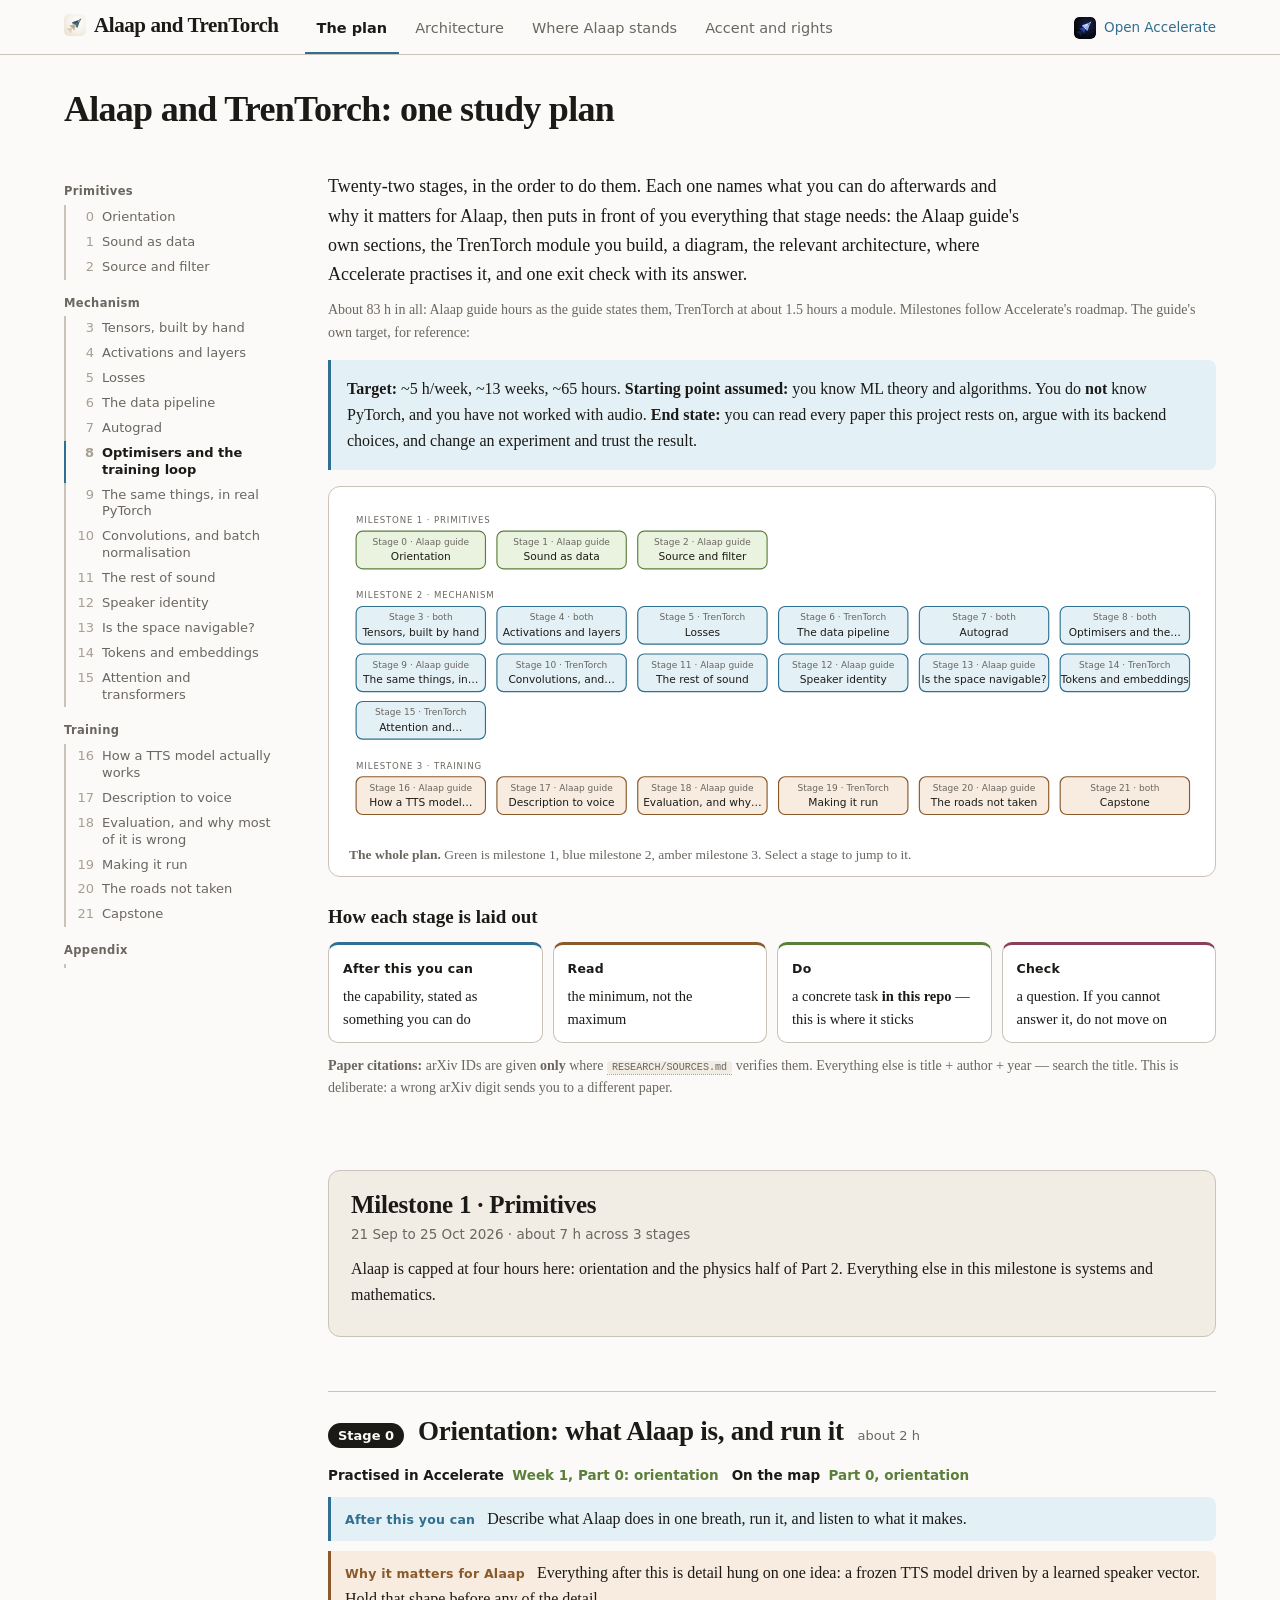
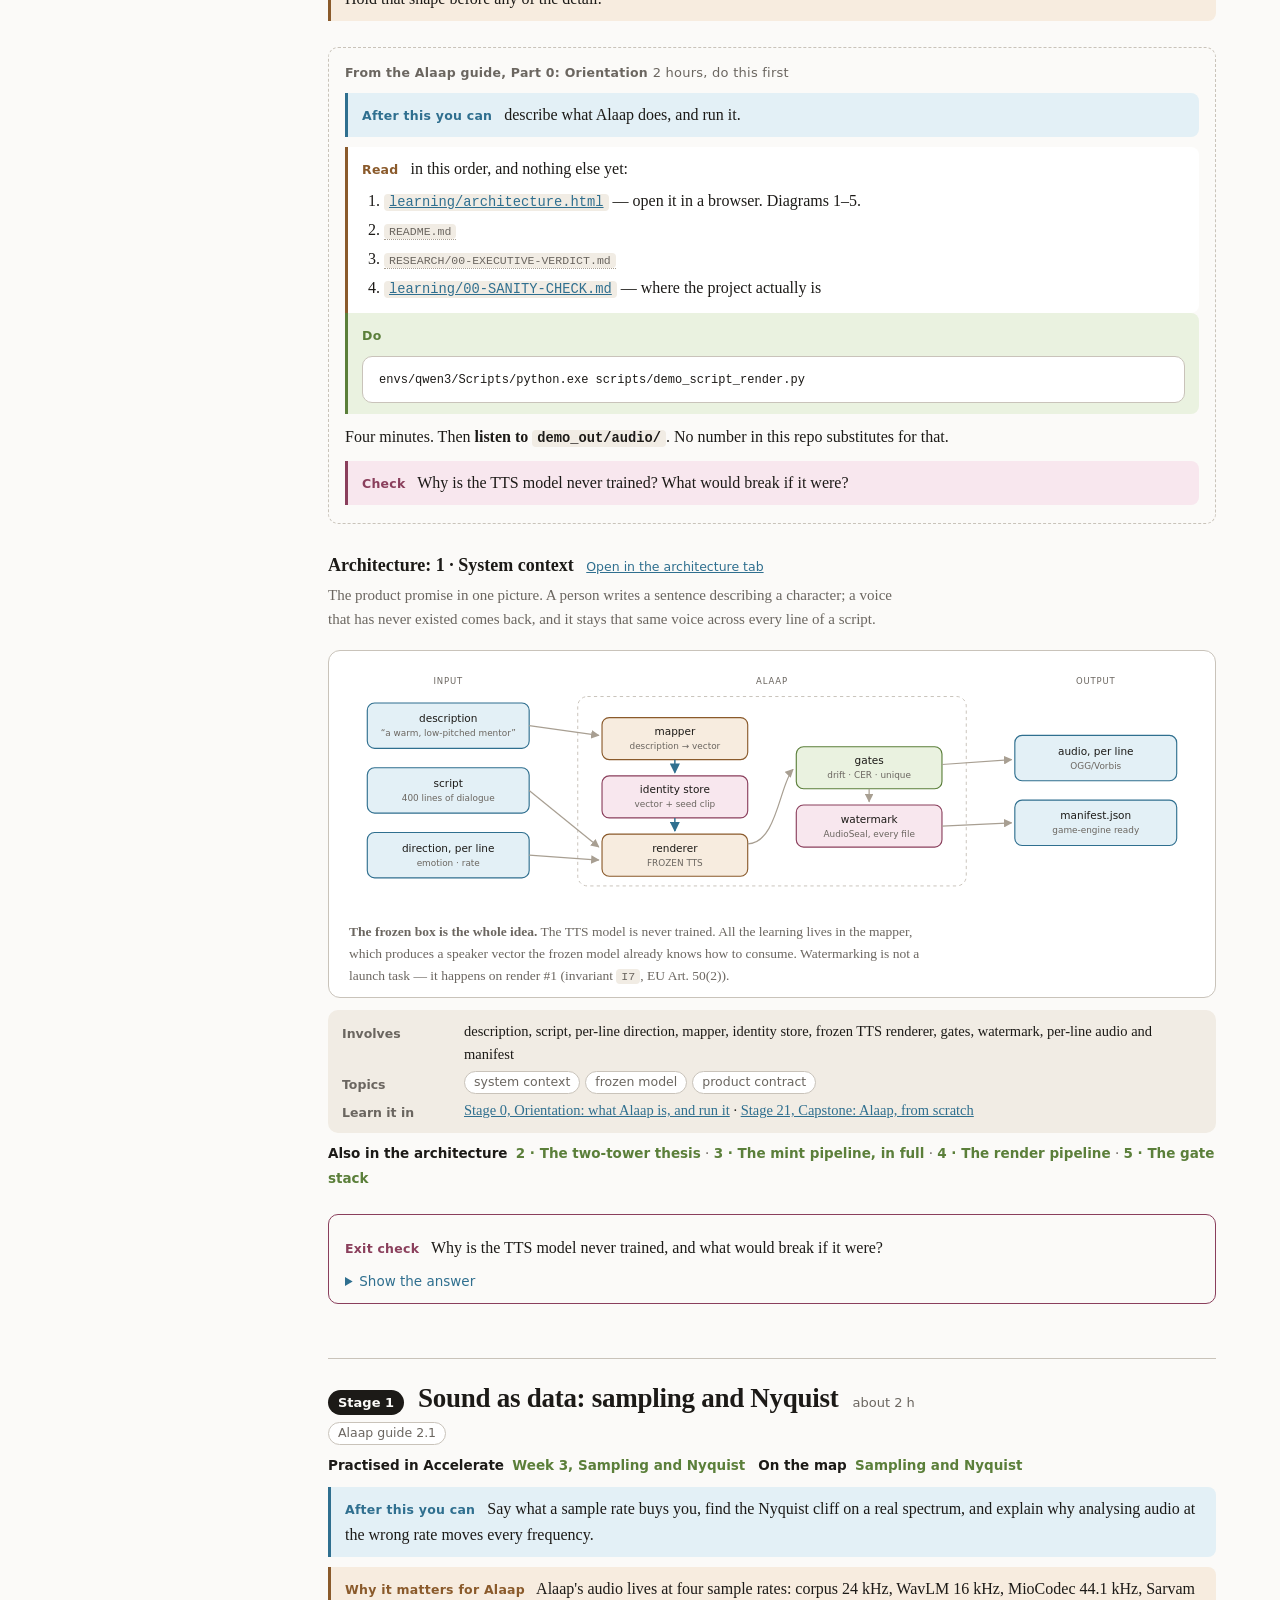
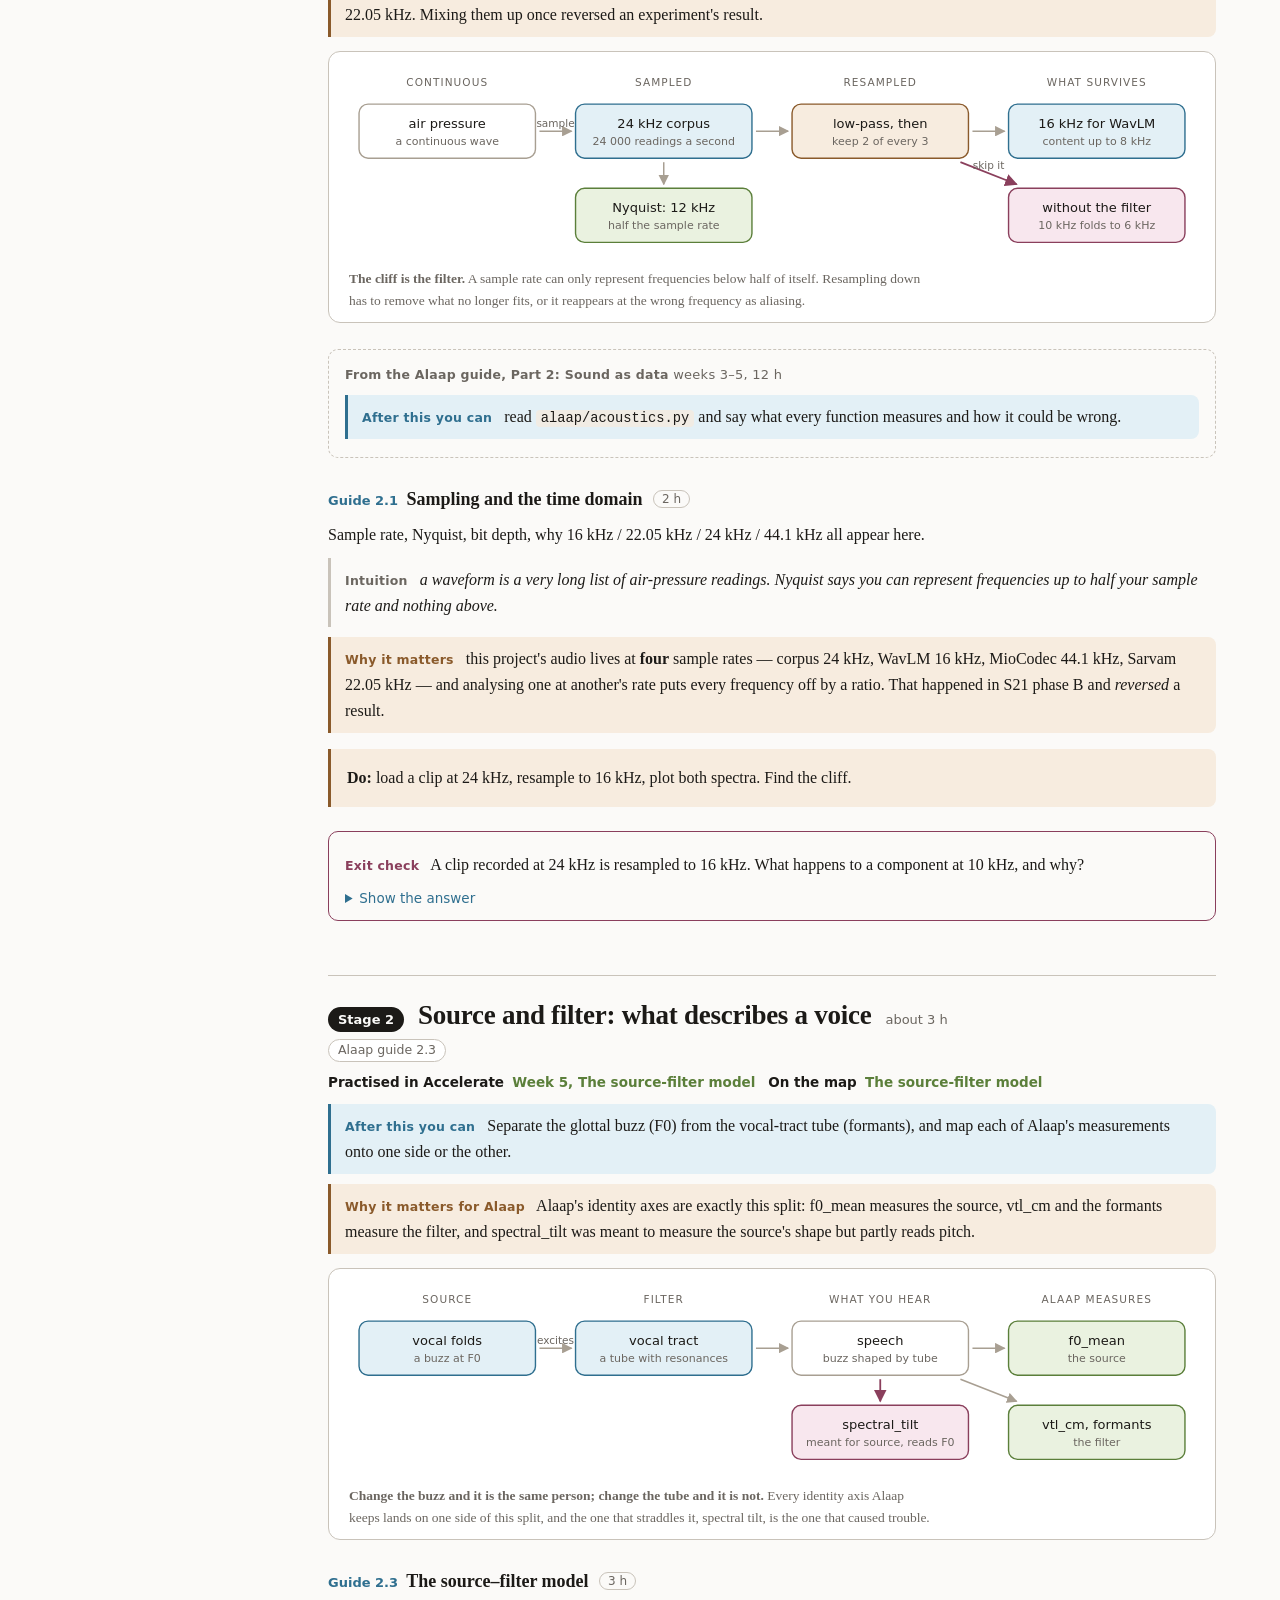
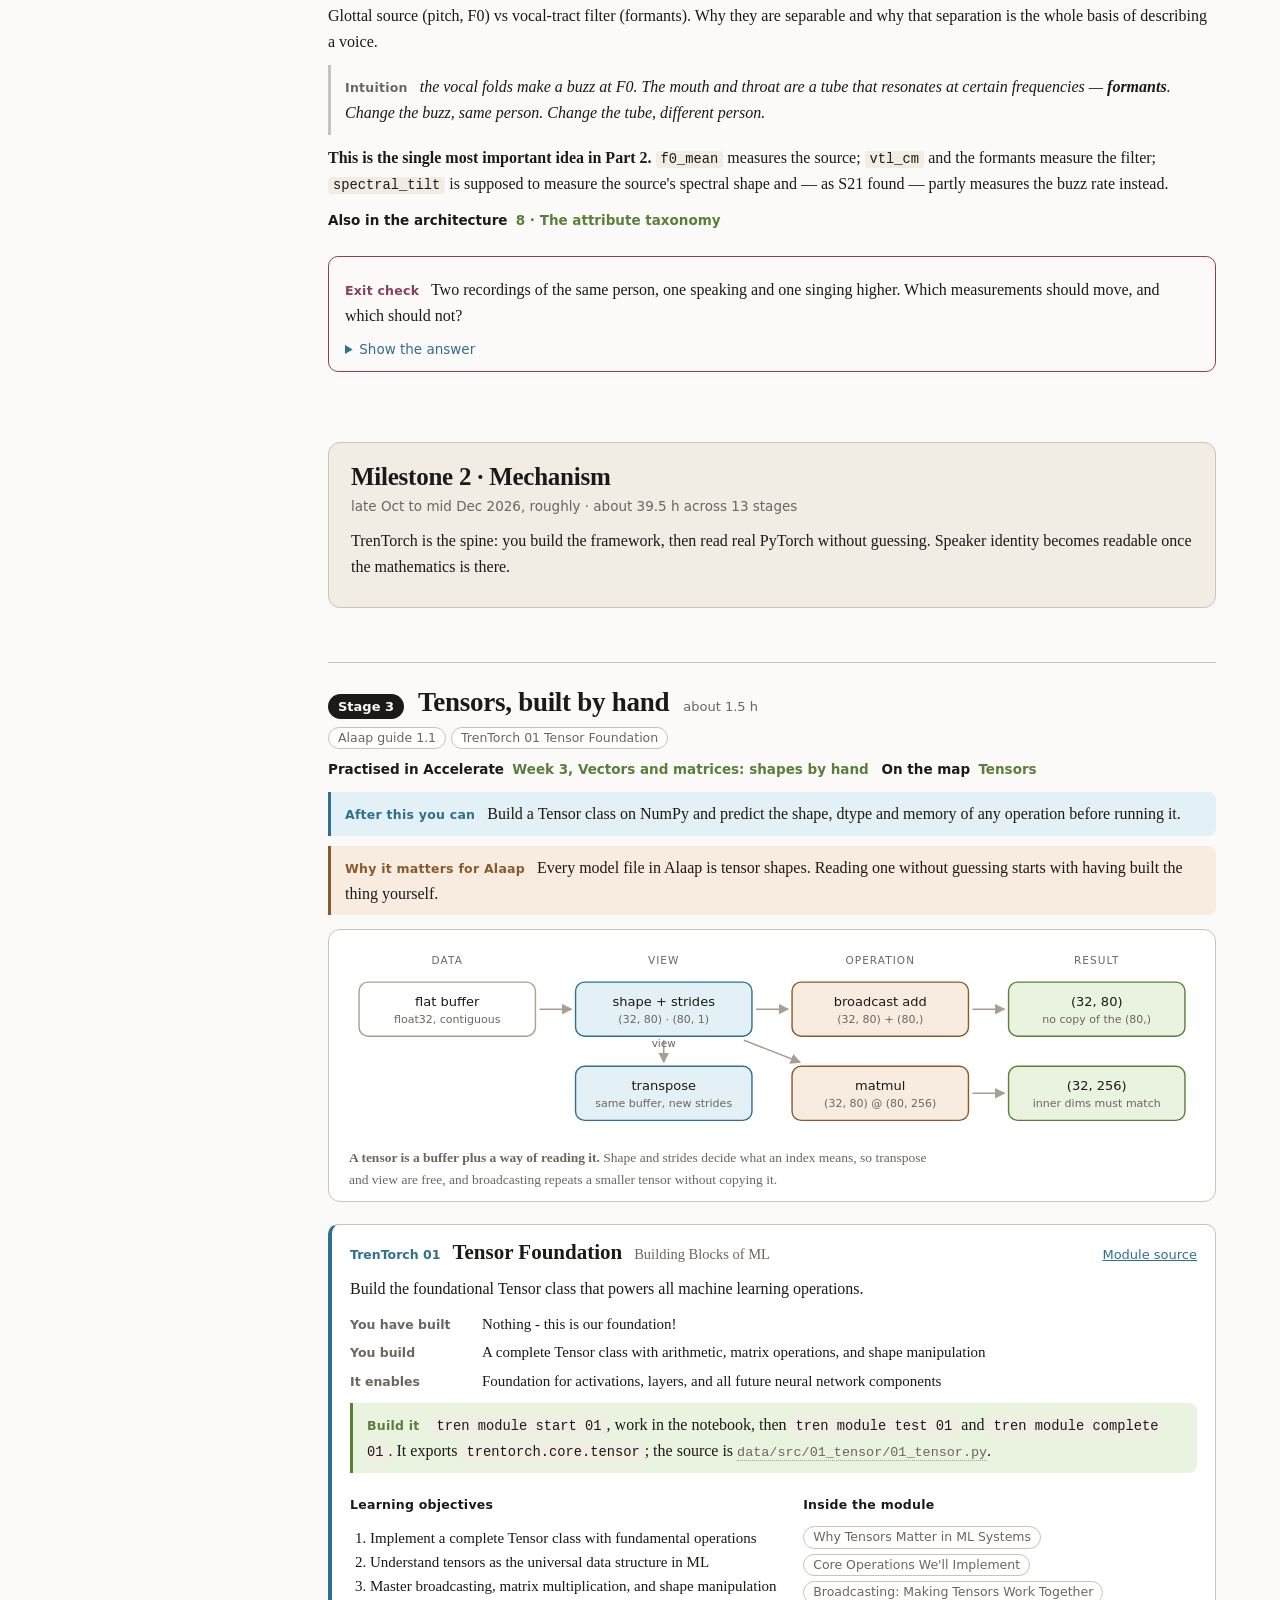
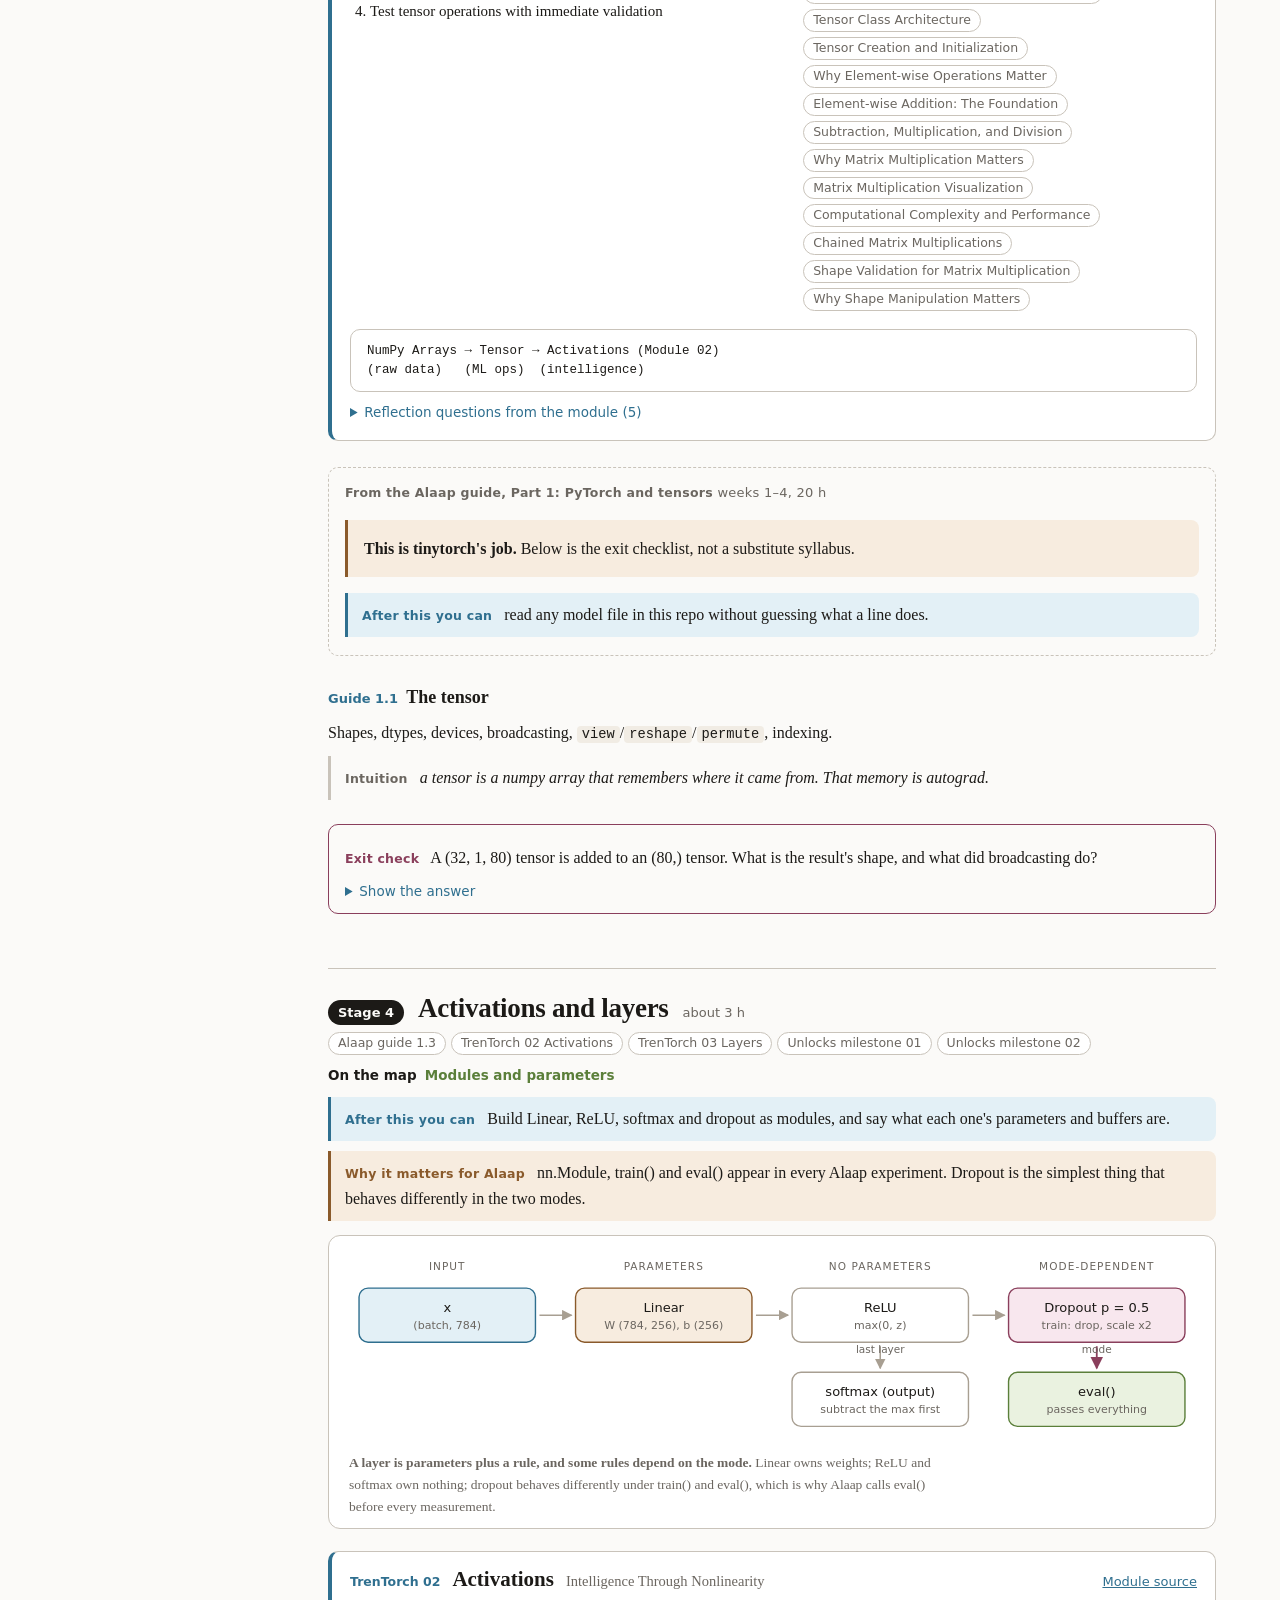
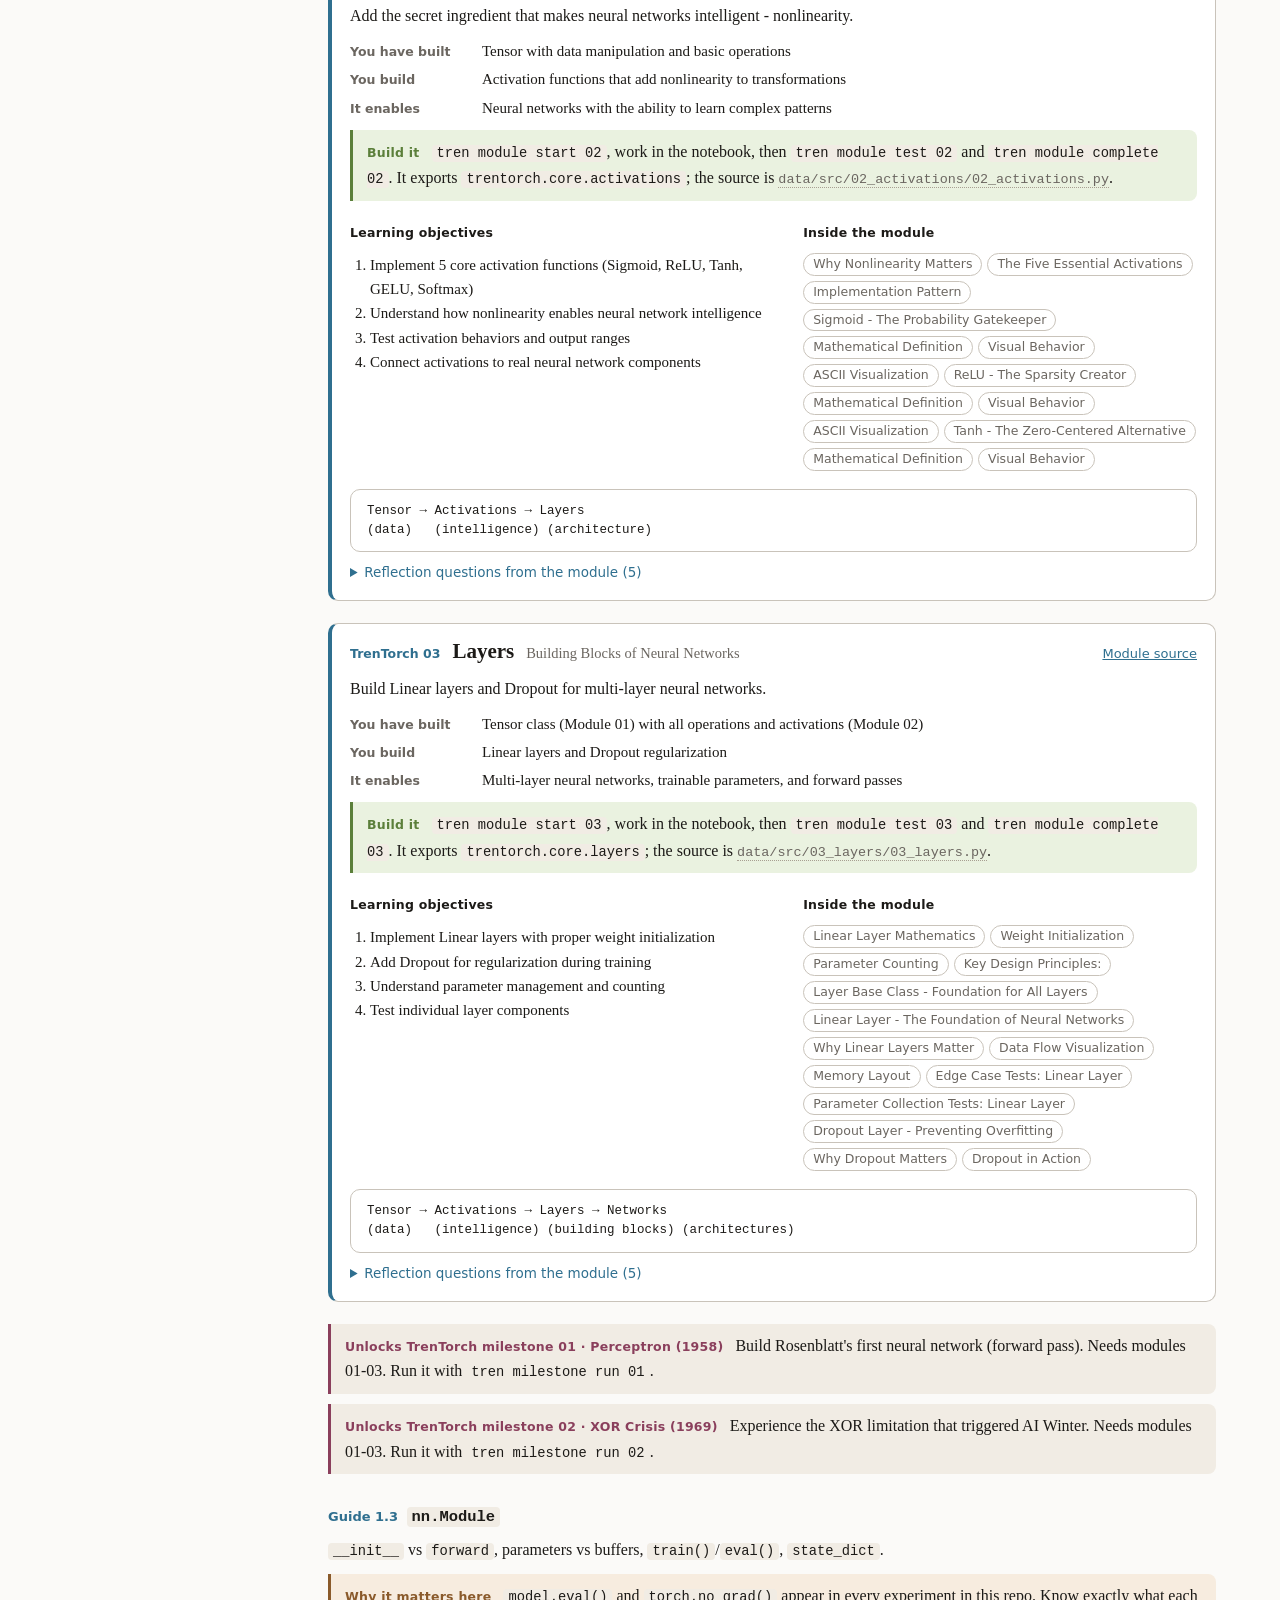
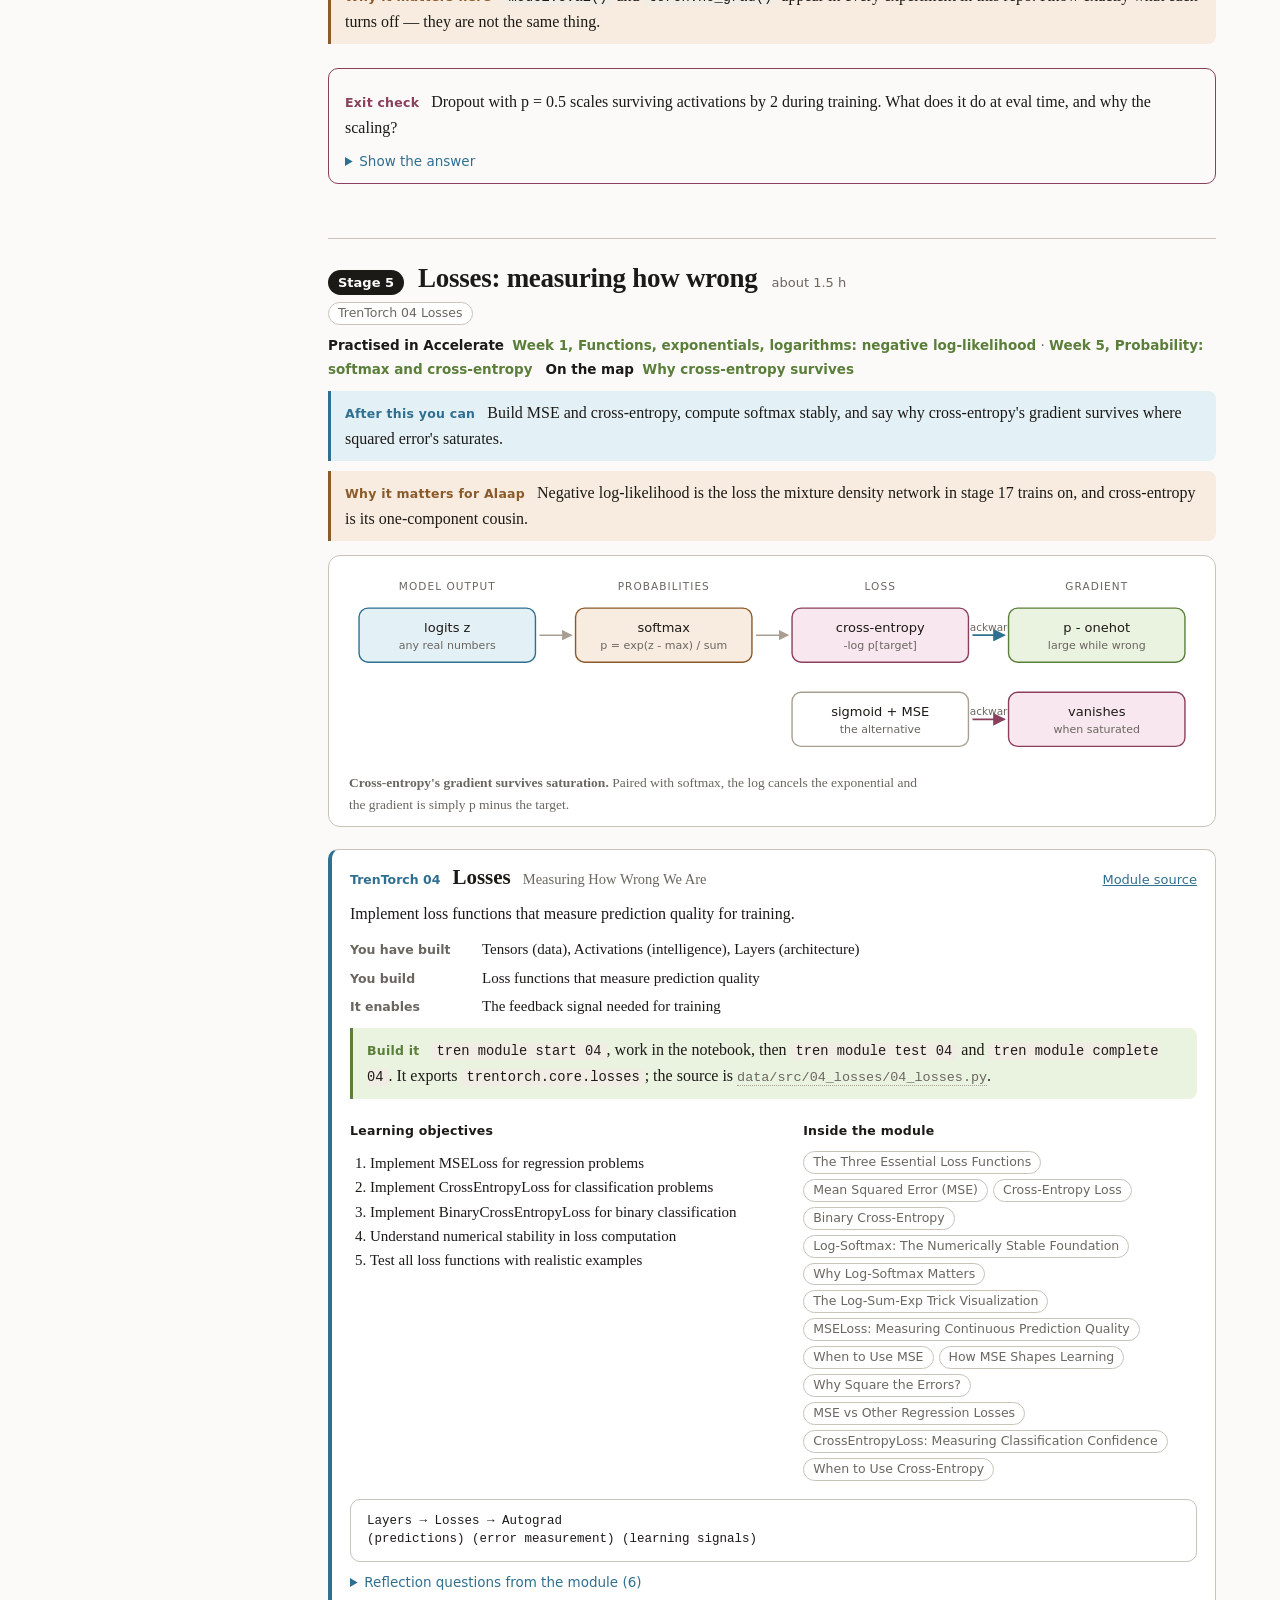
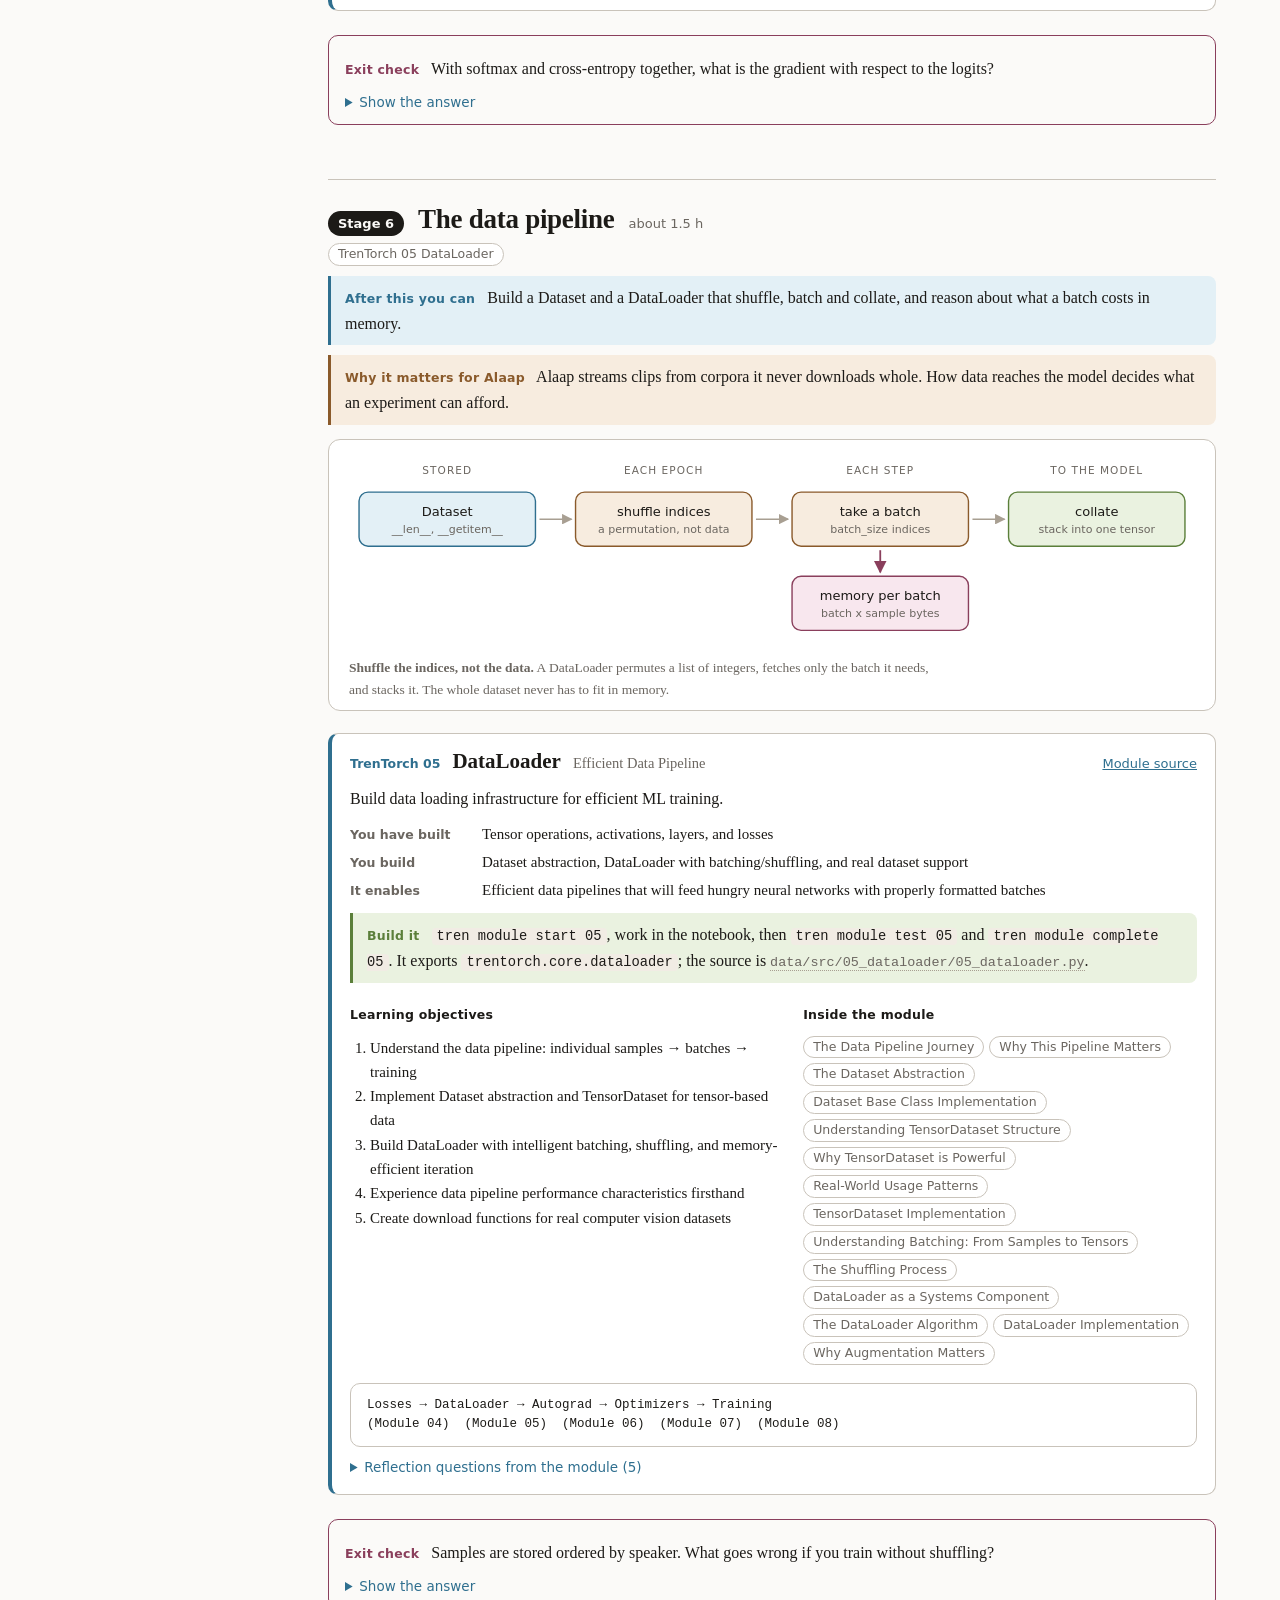
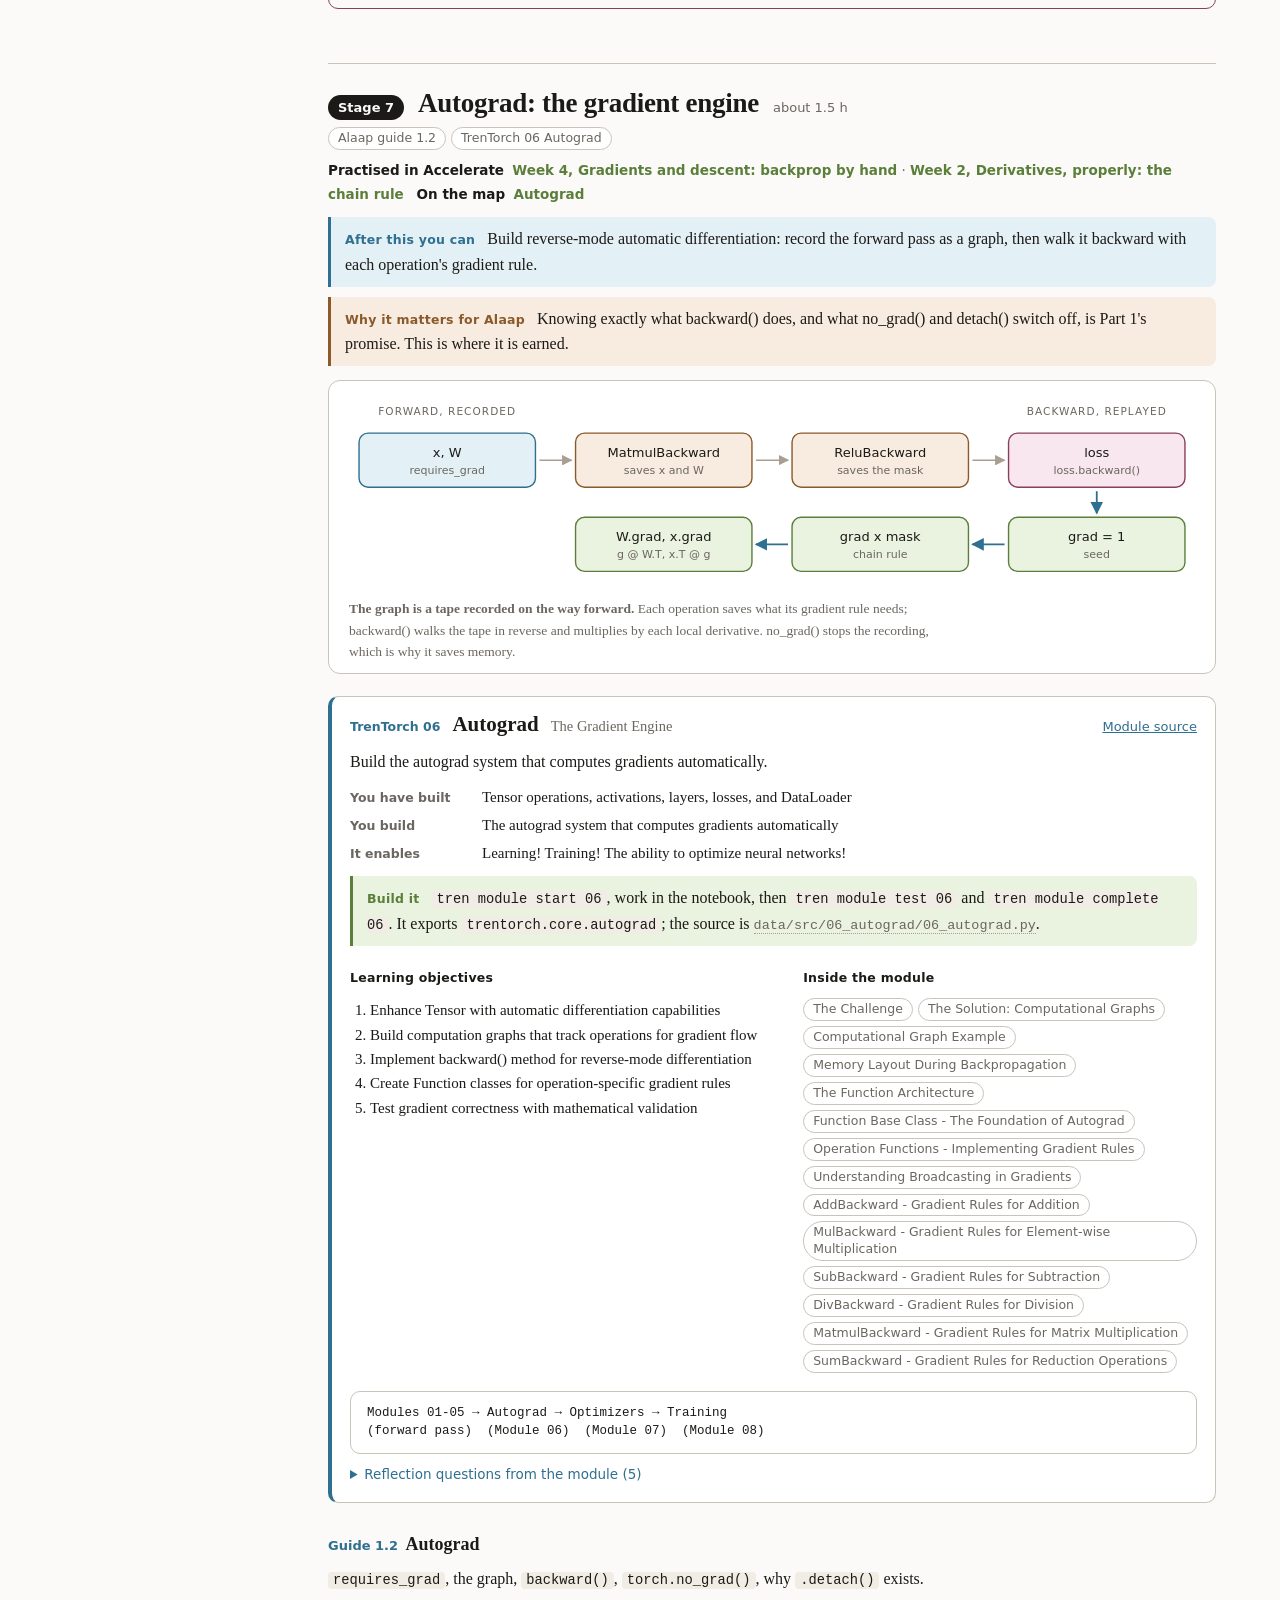
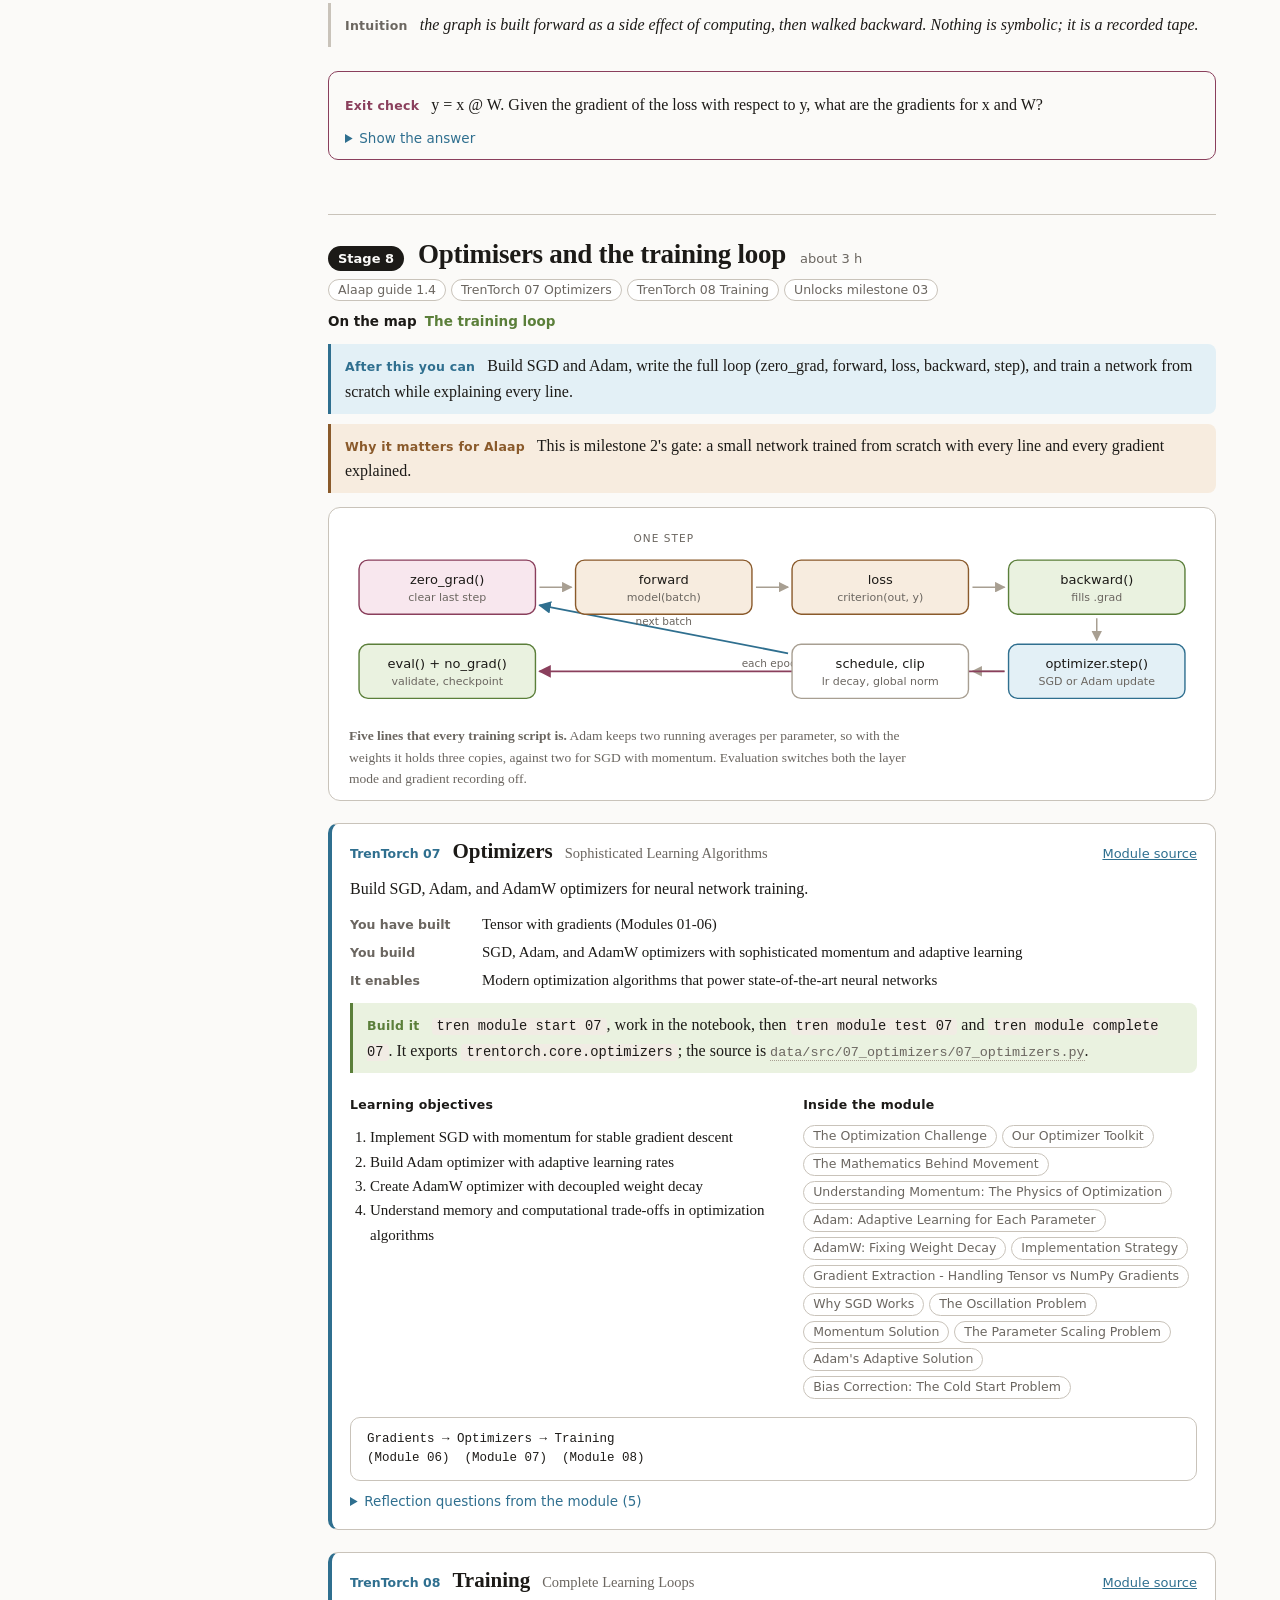
==== commit 1ce9f357: "Alaap and TrenTorch as one linear study plan ALAAP.html is now twenty-two stages across the three mi" ====
--- a/ALAAP.html
+++ b/ALAAP.html
@@ -3,10 +3,10 @@
 <head>
 <meta charset="utf-8">
 <meta name="viewport" content="width=device-width, initial-scale=1">
-<title>Alaap study guide</title>
+<title>Alaap and TrenTorch plan</title>
 <link rel="icon" type="image/svg+xml" href="brand/alaap.svg">
-<!-- Generated by alaap/build.py from the Alaap repo's learning/ folder. Edit the
-     template or the Alaap documents, then rebuild; do not edit this file. -->
+<!-- Generated by alaap/build.py from the Alaap repo, TrenTorch, and alaap/plan.py.
+     Edit those, then rebuild; do not edit this file. -->
 <style>
 :root{
   --bg:#fbfaf8; --fg:#1c1a17; --muted:#6b6660; --line:#c9c3ba;
@@ -37,12 +37,13 @@
 *{box-sizing:border-box}
 html{scroll-padding-top:calc(var(--top) + 16px)}
 body{background:var(--bg);color:var(--fg);font:16px/1.62 ui-serif,Georgia,'Iowan Old Style',serif;margin:0}
-.wrap{max-width:1180px;margin:0 auto;padding:0 24px}
+.wrap{max-width:1200px;margin:0 auto;padding:0 24px}
 a{color:var(--a1)}
 :focus-visible{outline:2px solid var(--a1);outline-offset:2px;border-radius:3px}
 h1{font-size:36px;margin:0 0 8px;letter-spacing:-.02em;line-height:1.15}
-h2{font-size:24px;margin:52px 0 6px;letter-spacing:-.01em;line-height:1.25}
-h3{font-size:18px;margin:30px 0 6px;line-height:1.3}
+h2{font-size:25px;margin:52px 0 6px;letter-spacing:-.01em;line-height:1.25}
+h3{font-size:19px;margin:28px 0 6px;line-height:1.3}
+h4{font-size:17px;margin:22px 0 6px;line-height:1.3}
 p{margin:10px 0}
 code,.mono{font-family:var(--mono);font-size:.86em;background:var(--box2);padding:1px 5px;border-radius:4px}
 pre{background:var(--box);border:1px solid var(--line);border-radius:10px;padding:12px 16px;overflow-x:auto;font-size:14px;line-height:1.5}
@@ -56,14 +57,19 @@
 .ok{color:var(--ok);font-weight:600} .warn{color:var(--warn);font-weight:600} .bad{color:var(--bad);font-weight:600}
 .repo{font-family:var(--mono);font-size:.84em;color:var(--muted);border-bottom:1px dotted var(--edge);cursor:help}
 .sm{font-size:14px;color:var(--muted)}
+.sub{color:var(--muted);max-width:74ch}
 figure{margin:14px 0 0;padding:18px 14px 10px;background:var(--box);border:1px solid var(--line);border-radius:12px;overflow-x:auto}
 figcaption{color:var(--muted);font-size:13.5px;margin-top:10px;padding:0 6px;max-width:88ch}
 svg{display:block;margin:0 auto;max-width:100%;height:auto}
+.lab{font-family:var(--sans);font-size:12.5px;font-weight:700;letter-spacing:.02em}
+.chips{list-style:none;display:flex;flex-wrap:wrap;gap:5px;padding:0;margin:8px 0}
+.chips li{font-family:var(--sans);font-size:12.5px;line-height:1.35;padding:2px 9px;border:1px solid var(--line);border-radius:999px;background:var(--box);color:var(--muted)}
 
 /* top bar */
 .topbar{position:sticky;top:0;z-index:10;background:var(--bg);border-bottom:1px solid var(--line)}
 .topin{display:flex;align-items:flex-end;gap:26px;min-height:var(--top)}
-.brand{font-size:22px;font-weight:700;letter-spacing:-.02em;color:var(--fg);text-decoration:none;padding-bottom:11px;white-space:nowrap}
+.brand{font-size:21px;font-weight:700;letter-spacing:-.02em;color:var(--fg);text-decoration:none;padding-bottom:12px;white-space:nowrap;display:inline-flex;align-items:center;gap:8px}
+.brand img{border-radius:5px}
 .tabs{display:flex;gap:4px;flex:1;min-width:0;overflow-x:auto}
 .tabs a{font-family:var(--sans);font-size:14.5px;color:var(--muted);text-decoration:none;padding:14px 12px 12px;border-bottom:2px solid transparent;white-space:nowrap}
 .tabs a:hover{color:var(--fg)}
@@ -72,42 +78,37 @@
 .to-acc img{border-radius:5px}
 .to-acc:hover{text-decoration:underline}
 
-/* landing */
-.hero{padding:44px 0 26px;border-bottom:1px solid var(--line)}
-.hero .sub{color:var(--muted);max-width:74ch;margin:0}
-.qs{display:grid;grid-template-columns:repeat(4,minmax(0,1fr));gap:12px;margin-top:22px}
-.q{display:block;background:var(--box);border:1px solid var(--line);border-radius:12px;padding:14px 16px;text-decoration:none;color:var(--fg)}
-.q:hover{border-color:var(--a1)}
-.q b{display:block;font-size:17px;margin-bottom:4px}
-.q span{display:block;font-size:13.5px;color:var(--muted);line-height:1.5}
-.q[aria-current="page"]{border-color:var(--a1);box-shadow:inset 0 3px 0 var(--a1)}
-
-/* study guide */
-.split{display:grid;grid-template-columns:206px minmax(0,1fr);gap:44px;padding-bottom:120px}
-.side{position:sticky;top:calc(var(--top) + 8px);align-self:start;max-height:calc(100vh - var(--top) - 16px);overflow-y:auto;padding:30px 0 20px;font-family:var(--sans);font-size:13.5px}
-.side ol{list-style:none;margin:0;padding:0;border-left:1px solid var(--line)}
-.side a{display:block;padding:5px 12px;margin-left:-1px;color:var(--muted);text-decoration:none;border-left:2px solid transparent;line-height:1.35}
+/* the plan */
+.split{display:grid;grid-template-columns:220px minmax(0,1fr);gap:44px;padding-bottom:120px}
+.side{position:sticky;top:calc(var(--top) + 8px);align-self:start;max-height:calc(100vh - var(--top) - 16px);overflow-y:auto;padding:30px 0 20px;font-family:var(--sans);font-size:13px}
+.side ol{list-style:none;margin:0;padding:0}
+.side .msh{font-size:11.5px;font-weight:700;color:var(--muted);margin:14px 0 4px;letter-spacing:.03em}
+.side a{display:flex;gap:8px;padding:4px 10px;color:var(--muted);text-decoration:none;border-left:2px solid var(--line);line-height:1.3}
 .side a:hover{color:var(--fg)}
 .side a.on{color:var(--fg);border-left-color:var(--a1);font-weight:600}
-.side .sn{display:block;font-size:11.5px;color:var(--edge)}
+.side .sn{flex:none;width:18px;text-align:right;color:var(--edge)}
 .main{min-width:0}
-.target{margin-top:30px}
-.target blockquote{border-left-color:var(--a1);background:var(--a1b);font-size:16px}
-h2.first{margin-top:34px}
+.lead{padding-top:34px}
+.lead .big{font-size:18px;max-width:78ch;margin-top:0}
+.lead blockquote{border-left-color:var(--a1);background:var(--a1b)}
 .kcards{display:grid;grid-template-columns:repeat(4,minmax(0,1fr));gap:10px;margin:12px 0}
 .kc{background:var(--box);border:1px solid var(--line);border-top:3px solid var(--edge);border-radius:10px;padding:10px 14px}
 .kc p{margin:4px 0 0;font-size:14.5px}
 .kc.k0{border-top-color:var(--a1)} .kc.k1{border-top-color:var(--a2)} .kc.k2{border-top-color:var(--a3)} .kc.k3{border-top-color:var(--a4)}
-.lab{font-family:var(--sans);font-size:12.5px;font-weight:700;letter-spacing:.02em}
-.miles td:first-child{white-space:nowrap;font-weight:600}
-.part{border-top:1px solid var(--line);margin-top:56px;padding-top:6px}
-.ph{display:flex;flex-wrap:wrap;align-items:baseline;gap:4px 14px;margin:18px 0 6px}
-.ph h2{margin:0;font-size:28px}
-.pn{font-family:var(--sans);font-size:13px;font-weight:700;color:#fff;background:var(--a1);border-radius:999px;padding:2px 10px}
-.pm{font-family:var(--sans);font-size:13.5px;color:var(--muted)}
-h3 .num{font-family:var(--sans);font-size:14px;color:var(--a1);margin-right:4px}
-h3 .hrs{font-family:var(--sans);font-size:12.5px;font-weight:400;color:var(--muted);border:1px solid var(--line);border-radius:999px;padding:1px 8px;margin-left:6px;vertical-align:2px}
-h3 .flag{font-family:var(--sans);font-size:12.5px;color:var(--a2)}
+svg.ov a:hover rect{stroke-width:2.6}
+.ms{margin-top:70px;padding:18px 22px;background:var(--box2);border:1px solid var(--line);border-radius:12px}
+.ms h2{margin:0}
+.ms .pm{font-family:var(--sans);font-size:13.5px;color:var(--muted);margin:4px 0 0}
+.stage{border-top:1px solid var(--line);margin-top:54px;padding-top:4px}
+.sh{display:flex;flex-wrap:wrap;align-items:baseline;gap:4px 14px;margin:18px 0 4px}
+.sh h3{margin:0;font-size:27px;letter-spacing:-.01em}
+.pn{font-family:var(--sans);font-size:13px;font-weight:700;color:var(--bg);background:var(--fg);border-radius:999px;padding:2px 10px}
+.pm{font-family:var(--sans);font-size:13px;color:var(--muted);font-weight:400}
+.srcs{margin:6px 0 4px}
+.acc{font-family:var(--sans);font-size:13.5px;margin:8px 0;color:var(--muted);line-height:1.8}
+.acc b{color:var(--fg);margin-right:4px}
+.acc a{color:var(--a3);font-weight:600;text-decoration:none}
+.acc a:hover{text-decoration:underline}
 .k{padding:9px 14px;border-radius:0 8px 8px 0;border-left:3px solid var(--edge);background:var(--box)}
 .k .lab{display:inline-block;margin-right:8px}
 .k pre{margin:8px 0 2px}
@@ -119,11 +120,39 @@
 .k.check{border-left-color:var(--a4);background:var(--a4b)} .k.check .lab{color:var(--a4)}
 .k.intu{border-left-color:var(--line);background:none;font-style:italic} .k.intu .lab{color:var(--muted);font-style:normal}
 .k.why{border-left-color:var(--a2);background:var(--a2b)} .k.why .lab{color:var(--a2)}
-.acc{font-family:var(--sans);font-size:13.5px;margin:6px 0 10px;color:var(--muted)}
-.acc b{color:var(--fg);margin-right:6px}
-.acc a{color:var(--a3);font-weight:600;text-decoration:none}
-.acc a:hover{text-decoration:underline}
-.epi h2{font-size:26px}
+.k.unlock{border-left-color:var(--a4);background:var(--box2)} .k.unlock .lab{color:var(--a4)}
+.plan-fig svg .lbl{font-size:10.5px}
+.gs{font-size:18px;margin-top:30px}
+.gs .num{font-family:var(--sans);font-size:13px;color:var(--a1);margin-right:4px}
+.gs .hrs{font-family:var(--sans);font-size:12px;font-weight:400;color:var(--muted);border:1px solid var(--line);border-radius:999px;padding:1px 8px;margin-left:6px;vertical-align:2px}
+.gs .flag{font-family:var(--sans);font-size:12.5px;color:var(--a2)}
+.partopen{margin-top:26px;padding:4px 16px 8px;border:1px dashed var(--line);border-radius:10px}
+.partopen > .lab{color:var(--muted);margin-top:10px}
+.tt{margin:22px 0;padding:14px 18px 10px;background:var(--box);border:1px solid var(--line);border-left:4px solid var(--a1);border-radius:10px}
+.tt header{display:flex;flex-wrap:wrap;align-items:baseline;gap:4px 12px}
+.tt h4{margin:0;font-size:21px}
+.ttn{font-family:var(--sans);font-size:12.5px;font-weight:700;color:var(--a1)}
+.tt .sub{font-size:14.5px}
+.tt .src{margin-left:auto;font-family:var(--sans);font-size:13px}
+.io{display:grid;grid-template-columns:118px minmax(0,1fr);gap:4px 14px;margin:10px 0;font-size:15px}
+.io dt{font-family:var(--sans);font-size:12.5px;font-weight:700;color:var(--muted);padding-top:3px}
+.io dd{margin:0}
+.cols{display:grid;grid-template-columns:minmax(0,1.1fr) minmax(0,1fr);gap:20px;margin-top:12px}
+.cols ol{margin:4px 0;padding-left:20px;font-size:15px}
+.cmap{font-size:12.5px;margin:10px 0}
+.rq{margin:8px 0 6px}
+.rq summary,.exit summary{cursor:pointer;font-family:var(--sans);font-size:13.5px;color:var(--a1)}
+.rq ol{font-size:15px;padding-left:22px}
+.rq li{margin:8px 0}
+.archfig{margin-top:26px}
+.to-arch{font-family:var(--sans);font-size:12.5px;font-weight:400;margin-left:8px}
+.meta{display:grid;grid-template-columns:108px minmax(0,1fr);gap:4px 14px;margin:12px 0 0;padding:10px 14px;background:var(--box2);border-radius:10px;font-size:14.5px}
+.meta dt{font-family:var(--sans);font-size:12.5px;font-weight:700;color:var(--muted);padding-top:4px}
+.meta dd{margin:0}
+.meta .chips{margin:0}
+.exit{margin-top:24px;padding:10px 16px;border:1px solid var(--a4);border-radius:10px}
+.exit .lab{color:var(--a4);margin-right:8px}
+.exit details p{margin:8px 0 2px;padding-left:12px;border-left:3px solid var(--a3)}
 
 /* documents */
 .doc{max-width:880px;padding:10px 0 120px}
@@ -137,7 +166,6 @@
 .contents a{text-decoration:none}
 .contents a:hover{text-decoration:underline}
 .arch{padding-bottom:120px}
-.arch h2{scroll-margin-top:calc(var(--top) + 16px)}
 .lede{color:var(--muted);margin:2px 0 18px;font-size:15px;max-width:76ch}
 .note{border-left:3px solid var(--a2);background:var(--a2b);padding:12px 16px;border-radius:0 8px 8px 0;margin:18px 0;font-size:14.5px}
 
@@ -165,20 +193,24 @@
 
 [hidden]{display:none !important}
 @media (max-width:980px){
-  .qs,.kcards{grid-template-columns:repeat(2,minmax(0,1fr))}
+  .kcards{grid-template-columns:repeat(2,minmax(0,1fr))}
   .split{grid-template-columns:minmax(0,1fr);gap:0}
   .side{position:static;max-height:none;padding:14px 0 6px;border-bottom:1px solid var(--line)}
-  .side ol{display:flex;overflow-x:auto;border-left:0}
+  .side ol{display:flex;flex-wrap:nowrap;overflow-x:auto;gap:2px}
+  .side .msh{display:none}
   .side a{border-left:0;border-bottom:2px solid transparent;white-space:nowrap}
   .side a.on{border-bottom-color:var(--a1)}
   .contents ol{columns:1}
+  .cols{grid-template-columns:minmax(0,1fr)}
 }
 @media (max-width:600px){
   body{font-size:15.5px}
-  .qs,.kcards{grid-template-columns:minmax(0,1fr)}
-  .brand{display:none}
+  .kcards{grid-template-columns:minmax(0,1fr)}
+  .brand span{display:none}
   .to-acc span{display:none}
   h1{font-size:29px}
+  .sh h3{font-size:23px}
+  .io,.meta{grid-template-columns:minmax(0,1fr)}
 }
 </style>
 </head>
@@ -192,104 +224,43 @@
     <path d="M0 0 L10 5 L0 10 z" fill="var(--a4)"/></marker>
 </defs></svg>
 <header class="topbar"><div class="wrap topin">
-  <a class="brand" href="#/guide">Alaap</a>
+  <a class="brand" href="#/plan"><img src="brand/alaap.svg" width="22" height="22" alt=""><span>Alaap and TrenTorch</span></a>
   <nav class="tabs" aria-label="Sections">
-    <a href="#/guide" data-tab="guide">Study guide</a>
-    <a href="#/status" data-tab="status">Where it stands</a>
+    <a href="#/plan" data-tab="plan">The plan</a>
+    <a href="#/architecture" data-tab="architecture">Architecture</a>
+    <a href="#/status" data-tab="status">Where Alaap stands</a>
     <a href="#/accent" data-tab="accent">Accent and rights</a>
-    <a href="#/architecture" data-tab="architecture">Architecture</a>
   </nav>
   <a class="to-acc" href="index.html" target="_blank" rel="noopener"><img src="brand/accelerate.svg" width="22" height="22" alt=""><span>Open Accelerate</span></a>
 </div></header>
 
 <main class="wrap">
-<section class="hero">
-  <h1>Study guide — from theoretical ML to reading Alaap's papers unaided</h1>
-  <p class="sub">Four documents from the Alaap repo, each answering one question. Pick the question.</p>
-  <div class="qs"><a class="q" href="#/status"><b>Have we drifted?</b><span>Every plan stage measured against its own exit criterion, plus a course-correction proposal</span></a><a class="q" href="#/architecture"><b>How does it fit together?</b><span><strong>14 diagrams</strong>, system context down to individual estimator. Open in a browser</span></a><a class="q" href="#/guide"><b>How do I come up to speed?</b><span>~65 hours over ~13 weeks, from "I know ML theory" to "I can read these papers and change an experiment"</span></a><a class="q" href="#/accent"><b>Can we build &quot;an old Australian man&quot;?</b><span>Three research passes — accent representation, corpus consent, commercial licensing. They converge on one wall, and one free way round it</span></a></div>
-</section>
-
-<section id="tab-guide" data-tab="guide">
-<div class="split">
-<nav class="side" aria-label="Parts of the study guide"><ol><li><a href="#/guide/part-0"><span class="sn">Part 0</span>Orientation</a></li><li><a href="#/guide/part-1"><span class="sn">Part 1</span>PyTorch and tensors</a></li><li><a href="#/guide/part-2"><span class="sn">Part 2</span>Sound as data</a></li><li><a href="#/guide/part-3"><span class="sn">Part 3</span>Speaker identity</a></li><li><a href="#/guide/part-4"><span class="sn">Part 4</span>How a TTS model actually works</a></li><li><a href="#/guide/part-5"><span class="sn">Part 5</span>Description → voice</a></li><li><a href="#/guide/part-6"><span class="sn">Part 6</span>Evaluation, and why most of it is wrong</a></li><li><a href="#/guide/part-7"><span class="sn">Part 7</span>The roads not taken</a></li><li><a href="#/guide/five-ideas">The five ideas that took this project longest to learn</a></li><li><a href="#/guide/ten-hours">If you only have 10 hours, not 65</a></li></ol></nav>
-<div class="main">
-<div class="target"><blockquote>
+<section id="tab-plan" data-tab="plan">
+<div class="lead"><h1>Alaap and TrenTorch: one study plan</h1></div>
+<div class="split"><nav class="side" aria-label="Stages of the plan"><ol><li class="msh">Primitives</li><li><a href="#/plan/stage-0"><span class="sn">0</span>Orientation</a></li><li><a href="#/plan/stage-1"><span class="sn">1</span>Sound as data</a></li><li><a href="#/plan/stage-2"><span class="sn">2</span>Source and filter</a></li><li class="msh">Mechanism</li><li><a href="#/plan/stage-3"><span class="sn">3</span>Tensors, built by hand</a></li><li><a href="#/plan/stage-4"><span class="sn">4</span>Activations and layers</a></li><li><a href="#/plan/stage-5"><span class="sn">5</span>Losses</a></li><li><a href="#/plan/stage-6"><span class="sn">6</span>The data pipeline</a></li><li><a href="#/plan/stage-7"><span class="sn">7</span>Autograd</a></li><li><a href="#/plan/stage-8"><span class="sn">8</span>Optimisers and the training loop</a></li><li><a href="#/plan/stage-9"><span class="sn">9</span>The same things, in real PyTorch</a></li><li><a href="#/plan/stage-10"><span class="sn">10</span>Convolutions, and batch normalisation</a></li><li><a href="#/plan/stage-11"><span class="sn">11</span>The rest of sound</a></li><li><a href="#/plan/stage-12"><span class="sn">12</span>Speaker identity</a></li><li><a href="#/plan/stage-13"><span class="sn">13</span>Is the space navigable?</a></li><li><a href="#/plan/stage-14"><span class="sn">14</span>Tokens and embeddings</a></li><li><a href="#/plan/stage-15"><span class="sn">15</span>Attention and transformers</a></li><li class="msh">Training</li><li><a href="#/plan/stage-16"><span class="sn">16</span>How a TTS model actually works</a></li><li><a href="#/plan/stage-17"><span class="sn">17</span>Description to voice</a></li><li><a href="#/plan/stage-18"><span class="sn">18</span>Evaluation, and why most of it is wrong</a></li><li><a href="#/plan/stage-19"><span class="sn">19</span>Making it run</a></li><li><a href="#/plan/stage-20"><span class="sn">20</span>The roads not taken</a></li><li><a href="#/plan/stage-21"><span class="sn">21</span>Capstone</a></li><li class="msh">Appendix</li><li><a href="#/plan/ten-hours">If you only have 10 hours</a></li></ol></nav><div class="main"><div class="lead">
+<p class="big">Twenty-two stages, in the order to do them. Each one names what you can do afterwards and why it matters for Alaap, then puts in front of you everything that stage needs: the Alaap guide's own sections, the TrenTorch module you build, a diagram, the relevant architecture, where Accelerate practises it, and one exit check with its answer.</p>
+<p class="sm">About 83 h in all: Alaap guide hours as the guide states them, TrenTorch at about 1.5 hours a module. Milestones follow Accelerate's roadmap. The guide's own target, for reference:</p>
+<blockquote>
 <p><strong>Target:</strong> ~5 h/week, ~13 weeks, ~65 hours.
 <strong>Starting point assumed:</strong> you know ML theory and algorithms. You do <strong>not</strong> know PyTorch,
 and you have not worked with audio.
 <strong>End state:</strong> you can read every paper this project rests on, argue with its backend
 choices, and change an experiment and trust the result.</p>
-</blockquote></div>
+</blockquote>
+<figure class="plan-fig"><svg class="ov" viewBox="0 0 1048 402" role="img" aria-label="Every stage of the plan, by milestone"><text class="hd" style="text-anchor:start" x="16" y="22">Milestone 1 · Primitives</text><a href="#/plan/stage-0"><rect class="b3" x="16" y="32" width="158" height="46" rx="8"/><text class="tm" x="95" y="46">Stage 0 · Alaap guide</text><text class="t" x="95" y="64">Orientation</text></a><a href="#/plan/stage-1"><rect class="b3" x="188" y="32" width="158" height="46" rx="8"/><text class="tm" x="267" y="46">Stage 1 · Alaap guide</text><text class="t" x="267" y="64">Sound as data</text></a><a href="#/plan/stage-2"><rect class="b3" x="360" y="32" width="158" height="46" rx="8"/><text class="tm" x="439" y="46">Stage 2 · Alaap guide</text><text class="t" x="439" y="64">Source and filter</text></a><text class="hd" style="text-anchor:start" x="16" y="114">Milestone 2 · Mechanism</text><a href="#/plan/stage-3"><rect class="b1" x="16" y="124" width="158" height="46" rx="8"/><text class="tm" x="95" y="138">Stage 3 · both</text><text class="t" x="95" y="156">Tensors, built by hand</text></a><a href="#/plan/stage-4"><rect class="b1" x="188" y="124" width="158" height="46" rx="8"/><text class="tm" x="267" y="138">Stage 4 · both</text><text class="t" x="267" y="156">Activations and layers</text></a><a href="#/plan/stage-5"><rect class="b1" x="360" y="124" width="158" height="46" rx="8"/><text class="tm" x="439" y="138">Stage 5 · TrenTorch</text><text class="t" x="439" y="156">Losses</text></a><a href="#/plan/stage-6"><rect class="b1" x="532" y="124" width="158" height="46" rx="8"/><text class="tm" x="611" y="138">Stage 6 · TrenTorch</text><text class="t" x="611" y="156">The data pipeline</text></a><a href="#/plan/stage-7"><rect class="b1" x="704" y="124" width="158" height="46" rx="8"/><text class="tm" x="783" y="138">Stage 7 · both</text><text class="t" x="783" y="156">Autograd</text></a><a href="#/plan/stage-8"><rect class="b1" x="876" y="124" width="158" height="46" rx="8"/><text class="tm" x="955" y="138">Stage 8 · both</text><text class="t" x="955" y="156">Optimisers and the…</text></a><a href="#/plan/stage-9"><rect class="b1" x="16" y="182" width="158" height="46" rx="8"/><text class="tm" x="95" y="196">Stage 9 · Alaap guide</text><text class="t" x="95" y="214">The same things, in…</text></a><a href="#/plan/stage-10"><rect class="b1" x="188" y="182" width="158" height="46" rx="8"/><text class="tm" x="267" y="196">Stage 10 · TrenTorch</text><text class="t" x="267" y="214">Convolutions, and…</text></a><a href="#/plan/stage-11"><rect class="b1" x="360" y="182" width="158" height="46" rx="8"/><text class="tm" x="439" y="196">Stage 11 · Alaap guide</text><text class="t" x="439" y="214">The rest of sound</text></a><a href="#/plan/stage-12"><rect class="b1" x="532" y="182" width="158" height="46" rx="8"/><text class="tm" x="611" y="196">Stage 12 · Alaap guide</text><text class="t" x="611" y="214">Speaker identity</text></a><a href="#/plan/stage-13"><rect class="b1" x="704" y="182" width="158" height="46" rx="8"/><text class="tm" x="783" y="196">Stage 13 · Alaap guide</text><text class="t" x="783" y="214">Is the space navigable?</text></a><a href="#/plan/stage-14"><rect class="b1" x="876" y="182" width="158" height="46" rx="8"/><text class="tm" x="955" y="196">Stage 14 · TrenTorch</text><text class="t" x="955" y="214">Tokens and embeddings</text></a><a href="#/plan/stage-15"><rect class="b1" x="16" y="240" width="158" height="46" rx="8"/><text class="tm" x="95" y="254">Stage 15 · TrenTorch</text><text class="t" x="95" y="272">Attention and…</text></a><text class="hd" style="text-anchor:start" x="16" y="322">Milestone 3 · Training</text><a href="#/plan/stage-16"><rect class="b2" x="16" y="332" width="158" height="46" rx="8"/><text class="tm" x="95" y="346">Stage 16 · Alaap guide</text><text class="t" x="95" y="364">How a TTS model…</text></a><a href="#/plan/stage-17"><rect class="b2" x="188" y="332" width="158" height="46" rx="8"/><text class="tm" x="267" y="346">Stage 17 · Alaap guide</text><text class="t" x="267" y="364">Description to voice</text></a><a href="#/plan/stage-18"><rect class="b2" x="360" y="332" width="158" height="46" rx="8"/><text class="tm" x="439" y="346">Stage 18 · Alaap guide</text><text class="t" x="439" y="364">Evaluation, and why…</text></a><a href="#/plan/stage-19"><rect class="b2" x="532" y="332" width="158" height="46" rx="8"/><text class="tm" x="611" y="346">Stage 19 · TrenTorch</text><text class="t" x="611" y="364">Making it run</text></a><a href="#/plan/stage-20"><rect class="b2" x="704" y="332" width="158" height="46" rx="8"/><text class="tm" x="783" y="346">Stage 20 · Alaap guide</text><text class="t" x="783" y="364">The roads not taken</text></a><a href="#/plan/stage-21"><rect class="b2" x="876" y="332" width="158" height="46" rx="8"/><text class="tm" x="955" y="346">Stage 21 · both</text><text class="t" x="955" y="364">Capstone</text></a></svg><figcaption><b>The whole plan.</b> Green is milestone 1, blue milestone 2, amber milestone 3. Select a stage to jump to it.</figcaption></figure>
+<h3>How each stage is laid out</h3>
+<div class="kcards"><div class="kc k0"><b class="lab">After this you can</b><p>the capability, stated as something you can do</p></div><div class="kc k1"><b class="lab">Read</b><p>the minimum, not the maximum</p></div><div class="kc k2"><b class="lab">Do</b><p>a concrete task <strong>in this repo</strong> — this is where it sticks</p></div><div class="kc k3"><b class="lab">Check</b><p>a question. If you cannot answer it, do not move on</p></div></div>
 <p class="sm"><strong>Paper citations:</strong> arXiv IDs are given <strong>only</strong> where <span class="repo" title="In the Alaap repo: RESEARCH/SOURCES.md"><code>RESEARCH/SOURCES.md</code></span>
 verifies them. Everything else is title + author + year — search the title. This is
 deliberate: a wrong arXiv digit sends you to a different paper.</p>
-<h2 class="first" id="how">How to use this</h2>
-<div class="kcards"><div class="kc k0"><b class="lab">After this you can</b><p>the capability, stated as something you can do</p></div><div class="kc k1"><b class="lab">Read</b><p>the minimum, not the maximum</p></div><div class="kc k2"><b class="lab">Do</b><p>a concrete task <strong>in this repo</strong> — this is where it sticks</p></div><div class="kc k3"><b class="lab">Check</b><p>a question. If you cannot answer it, do not move on</p></div></div>
-<p><strong>The <code>Do</code> steps matter more than the reading.</strong> You know theory already; what you lack is
-the muscle memory of tensors and the ear for audio. Both come from touching things.</p>
-<h2 id="plan">Thirteen weeks, and where Accelerate takes them</h2>
-<p>You are taking Stanford's tinytorch. It covers Part 1 below far better than any reading list
-could, because you build the thing rather than reading about it. So:</p>
-<ul>
-<li>
-<p><strong>Run tinytorch as your Part 1</strong>, weeks 1–4, and use my Part 1 only as a <em>checklist of what
-  you should be able to do when it ends</em>.</p>
-</li>
-<li>
-<p>Adjust the week numbers here to tinytorch's actual pacing. If it runs 6 weeks, push
-  everything after it back two weeks — the ordering is what matters, not the calendar.</p>
-</li>
-<li>
-<p><strong>Do not wait for it to finish before starting Part 2.</strong> Audio/DSP has no PyTorch
-  dependency and is the other half of this project. Run it in parallel from week 3.</p>
-</li>
-</ul>
-<figure><svg viewBox="0 0 998 294" role="img" aria-label="Thirteen-week plan, part by part">
-<text class="hd" x="278" y="22">wk 1</text>
-<line class="plain" x1="250" y1="30" x2="250" y2="284" style="stroke:var(--line)"/>
-<text class="hd" x="334" y="22">wk 2</text>
-<line class="plain" x1="306" y1="30" x2="306" y2="284" style="stroke:var(--line)"/>
-<text class="hd" x="390" y="22">wk 3</text>
-<line class="plain" x1="362" y1="30" x2="362" y2="284" style="stroke:var(--line)"/>
-<text class="hd" x="446" y="22">wk 4</text>
-<line class="plain" x1="418" y1="30" x2="418" y2="284" style="stroke:var(--line)"/>
-<text class="hd" x="502" y="22">wk 5</text>
-<line class="plain" x1="474" y1="30" x2="474" y2="284" style="stroke:var(--line)"/>
-<text class="hd" x="558" y="22">wk 6</text>
-<line class="plain" x1="530" y1="30" x2="530" y2="284" style="stroke:var(--line)"/>
-<text class="hd" x="614" y="22">wk 7</text>
-<line class="plain" x1="586" y1="30" x2="586" y2="284" style="stroke:var(--line)"/>
-<text class="hd" x="670" y="22">wk 8</text>
-<line class="plain" x1="642" y1="30" x2="642" y2="284" style="stroke:var(--line)"/>
-<text class="hd" x="726" y="22">wk 9</text>
-<line class="plain" x1="698" y1="30" x2="698" y2="284" style="stroke:var(--line)"/>
-<text class="hd" x="782" y="22">wk 10</text>
-<line class="plain" x1="754" y1="30" x2="754" y2="284" style="stroke:var(--line)"/>
-<text class="hd" x="838" y="22">wk 11</text>
-<line class="plain" x1="810" y1="30" x2="810" y2="284" style="stroke:var(--line)"/>
-<text class="hd" x="894" y="22">wk 12</text>
-<line class="plain" x1="866" y1="30" x2="866" y2="284" style="stroke:var(--line)"/>
-<text class="hd" x="950" y="22">wk 13</text>
-<line class="plain" x1="922" y1="30" x2="922" y2="284" style="stroke:var(--line)"/>
-<text class="t tl" x="8" y="53"><tspan style="font-weight:600">Part 1</tspan>  PyTorch and tensors</text>
-<rect class="b1" x="253" y="41" width="218" height="24" rx="6"/>
-<text class="t tl" x="8" y="87"><tspan style="font-weight:600">Part 2</tspan>  Sound as data</text>
-<rect class="b3" x="365" y="75" width="162" height="24" rx="6"/>
-<text class="t tl" x="8" y="121"><tspan style="font-weight:600">Part 3</tspan>  Speaker identity</text>
-<rect class="b1" x="533" y="109" width="106" height="24" rx="6"/>
-<text class="t tl" x="8" y="155"><tspan style="font-weight:600">Part 4</tspan>  How TTS works</text>
-<rect class="b2" x="645" y="143" width="106" height="24" rx="6"/>
-<text class="t tl" x="8" y="189"><tspan style="font-weight:600">Part 5</tspan>  Description to voice</text>
-<rect class="b2" x="757" y="177" width="50" height="24" rx="6"/>
-<text class="t tl" x="8" y="223"><tspan style="font-weight:600">Part 6</tspan>  Evaluation</text>
-<rect class="b4" x="813" y="211" width="50" height="24" rx="6"/>
-<text class="t tl" x="8" y="257"><tspan style="font-weight:600">Part 7</tspan>  Roads not taken</text>
-<rect class="b4" x="869" y="245" width="106" height="24" rx="6"/>
-</svg>
-<figcaption><b>The ordering is what matters, not the calendar.</b> Part 2 runs alongside Part 1 from
-week 3 because audio has no PyTorch dependency. Part 0 comes first, before week 1, in two hours.</figcaption></figure>
-<table class="miles"><tr><th>in Accelerate</th><th>what it takes from this guide</th></tr><tr><td>Milestone 1, 21 Sep to 25 Oct</td><td>Part 0, then 2.1 and 2.3. Capped at four hours: the physics half of Part 2 only.</td></tr><tr><td>Milestone 2, late Oct to mid Dec</td><td>Part 1's exit checklist once TrenTorch covers it, Part 3, and the navigability papers.</td></tr><tr><td>Milestone 3, early 2027</td><td>Parts 4 to 6, and Alaap trained from scratch rather than assembled.</td></tr></table>
-<section class="part" id="part-0"><header class="ph"><span class="pn">Part 0</span><h2>Orientation</h2><span class="pm">2 hours, do this first</span></header><p class="acc"><b>Practised in Accelerate</b> <a href="index.html#/s/1/3" target="_blank" rel="noopener">Week 1, Part 0: orientation</a></p><p class="k after"><b class="lab">After this you can</b> describe what Alaap does, and run it.</p>
+</div><section class="ms" id="ms-1"><h2>Milestone 1 · Primitives</h2><p class="pm">21 Sep to 25 Oct 2026 · about 7 h across 3 stages</p><p>Alaap is capped at four hours here: orientation and the physics half of Part 2. Everything else in this milestone is systems and mathematics.</p></section>
+<section class="stage" id="stage-0">
+<header class="sh"><span class="pn">Stage 0</span><h3>Orientation: what Alaap is, and run it</h3><span class="pm">about 2 h</span></header>
+<ul class="chips srcs"></ul>
+<p class="acc"><b>Practised in Accelerate</b> <a href="index.html#/s/1/3" target="_blank" rel="noopener">Week 1, Part 0: orientation</a> &nbsp; <b>On the map</b> <a href="index.html#/map" target="_blank" rel="noopener">Part 0, orientation</a></p>
+<p class="k after"><b class="lab">After this you can</b> Describe what Alaap does in one breath, run it, and listen to what it makes.</p>
+<p class="k why"><b class="lab">Why it matters for Alaap</b> Everything after this is detail hung on one idea: a frozen TTS model driven by a learned speaker vector. Hold that shape before any of the detail.</p>
+<div class="partopen" id="part-0"><p class="lab">From the Alaap guide, Part 0: Orientation <span class="pm">2 hours, do this first</span></p><p class="k after"><b class="lab">After this you can</b> describe what Alaap does, and run it.</p>
 <div class="k read"><b class="lab">Read</b> in this order, and nothing else yet:<ol>
 <li><a href="#/architecture"><code>learning/architecture.html</code></a> — open it in a browser. Diagrams 1–5.</li>
 <li><span class="repo" title="In the Alaap repo: README.md"><code>README.md</code></span></li>
@@ -300,27 +271,560 @@
 </code></pre></div>
 <p>Four minutes. Then <strong>listen to <code>demo_out/audio/</code></strong>. No number in this repo substitutes for
 that.</p>
-<p class="k check"><b class="lab">Check</b> Why is the TTS model never trained? What would break if it were?</p></section>
-<section class="part" id="part-1"><header class="ph"><span class="pn">Part 1</span><h2>PyTorch and tensors</h2><span class="pm">weeks 1–4, 20 h</span></header><blockquote>
+<p class="k check"><b class="lab">Check</b> Why is the TTS model never trained? What would break if it were?</p></div>
+<div class="archfig"><h4 class="gs">Architecture: 1 · System context <a class="to-arch" href="#/architecture/ctx">Open in the architecture tab</a></h4><p class="lede">The product promise in one picture. A person writes a sentence describing a
+character; a voice that has never existed comes back, and it stays that same voice across
+every line of a script.</p><figure>
+<svg viewBox="0 0 1060 300" role="img" aria-label="System context diagram">
+  <text class="hd" x="130" y="18">input</text>
+  <text class="hd" x="530" y="18">alaap</text>
+  <text class="hd" x="930" y="18">output</text>
+
+  <rect class="b1" x="30" y="42" width="200" height="56" rx="9"/>
+  <text class="t" x="130" y="62">description</text>
+  <text class="tm" x="130" y="80">“a warm, low-pitched mentor”</text>
+
+  <rect class="b1" x="30" y="122" width="200" height="56" rx="9"/>
+  <text class="t" x="130" y="142">script</text>
+  <text class="tm" x="130" y="160">400 lines of dialogue</text>
+
+  <rect class="b1" x="30" y="202" width="200" height="56" rx="9"/>
+  <text class="t" x="130" y="222">direction, per line</text>
+  <text class="tm" x="130" y="240">emotion · rate</text>
+
+  <rect class="grp" x="290" y="34" width="480" height="234" rx="12"/>
+  <rect class="b2" x="320" y="60" width="180" height="52" rx="9"/>
+  <text class="t" x="410" y="78">mapper</text>
+  <text class="tm" x="410" y="96">description → vector</text>
+
+  <rect class="b4" x="320" y="132" width="180" height="52" rx="9"/>
+  <text class="t" x="410" y="150">identity store</text>
+  <text class="tm" x="410" y="168">vector + seed clip</text>
+
+  <rect class="b2" x="320" y="204" width="180" height="52" rx="9"/>
+  <text class="t" x="410" y="222">renderer</text>
+  <text class="tm" x="410" y="240">FROZEN TTS</text>
+
+  <rect class="b3" x="560" y="96" width="180" height="52" rx="9"/>
+  <text class="t" x="650" y="114">gates</text>
+  <text class="tm" x="650" y="132">drift · CER · unique</text>
+
+  <rect class="b4" x="560" y="168" width="180" height="52" rx="9"/>
+  <text class="t" x="650" y="186">watermark</text>
+  <text class="tm" x="650" y="204">AudioSeal, every file</text>
+
+  <rect class="b1" x="830" y="82" width="200" height="56" rx="9"/>
+  <text class="t" x="930" y="102">audio, per line</text>
+  <text class="tm" x="930" y="120">OGG/Vorbis</text>
+
+  <rect class="b1" x="830" y="162" width="200" height="56" rx="9"/>
+  <text class="t" x="930" y="182">manifest.json</text>
+  <text class="tm" x="930" y="200">game-engine ready</text>
+
+  <path class="ln" d="M230 70 L316 82"/>
+  <path class="ln" d="M230 150 L316 220"/>
+  <path class="ln" d="M230 230 L316 236"/>
+  <path class="ln2" d="M410 112 L410 128"/>
+  <path class="ln2" d="M410 184 L410 200"/>
+  <path class="ln" d="M500 216 C536 216 540 140 556 124"/>
+  <path class="ln" d="M650 148 L650 164"/>
+  <path class="ln" d="M740 194 L826 190"/>
+  <path class="ln" d="M740 118 L826 112"/>
+</svg>
+<figcaption><b>The frozen box is the whole idea.</b> The TTS model is never trained. All the
+learning lives in the mapper, which produces a speaker vector the frozen model already knows
+how to consume. Watermarking is not a launch task — it happens on render #1
+(invariant <span class="mono">I7</span>, EU Art. 50(2)).</figcaption>
+</figure><dl class="meta"><dt>Involves</dt><dd>description, script, per-line direction, mapper, identity store, frozen TTS renderer, gates, watermark, per-line audio and manifest</dd><dt>Topics</dt><dd><ul class="chips"><li>system context</li><li>frozen model</li><li>product contract</li></ul></dd><dt>Learn it in</dt><dd><a href="#/plan/stage-0">Stage 0, Orientation: what Alaap is, and run it</a> · <a href="#/plan/stage-21">Stage 21, Capstone: Alaap, from scratch</a></dd></dl></div>
+<p class="acc"><b>Also in the architecture</b> <a href="#/architecture/tower">2 · The two-tower thesis</a> · <a href="#/architecture/mint">3 · The mint pipeline, in full</a> · <a href="#/architecture/render">4 · The render pipeline</a> · <a href="#/architecture/gates">5 · The gate stack</a></p>
+<div class="exit"><p><b class="lab">Exit check</b> Why is the TTS model never trained, and what would break if it were?</p><details><summary>Show the answer</summary><p>All the learning lives in the mapper, which produces a vector the frozen model already knows how to consume. Train the TTS and the vector space moves under every stored identity, so every minted voice drifts, and the independent drift and consistency judges stop meaning anything.</p></details></div>
+</section>
+<section class="stage" id="stage-1">
+<header class="sh"><span class="pn">Stage 1</span><h3>Sound as data: sampling and Nyquist</h3><span class="pm">about 2 h</span></header>
+<ul class="chips srcs"><li>Alaap guide 2.1</li></ul>
+<p class="acc"><b>Practised in Accelerate</b> <a href="index.html#/s/3/3" target="_blank" rel="noopener">Week 3, Sampling and Nyquist</a> &nbsp; <b>On the map</b> <a href="index.html#/map" target="_blank" rel="noopener">Sampling and Nyquist</a></p>
+<p class="k after"><b class="lab">After this you can</b> Say what a sample rate buys you, find the Nyquist cliff on a real spectrum, and explain why analysing audio at the wrong rate moves every frequency.</p>
+<p class="k why"><b class="lab">Why it matters for Alaap</b> Alaap&#x27;s audio lives at four sample rates: corpus 24 kHz, WavLM 16 kHz, MioCodec 44.1 kHz, Sarvam 22.05 kHz. Mixing them up once reversed an experiment&#x27;s result.</p>
+<figure class="plan-fig"><svg viewBox="0 0 856 188" role="img" aria-label="The cliff is the filter">
+<text class="hd" x="104" y="16">continuous</text>
+<text class="hd" x="320" y="16">sampled</text>
+<text class="hd" x="536" y="16">resampled</text>
+<text class="hd" x="752" y="16">what survives</text>
+<path class="ln" d="M196 61 L228 61"/>
+<text class="tm lbl" x="212" y="54">sample</text>
+<path class="ln" d="M412 61 L444 61"/>
+<path class="ln" d="M628 61 L660 61"/>
+<path class="ln" d="M320 92 L320 114"/>
+<path class="ln3" d="M616 92 L672 114"/>
+<text class="tm lbl" x="644" y="96">skip it</text>
+<rect class="b" x="16" y="34" width="176" height="54" rx="9"/>
+<text class="t" x="104" y="54">air pressure</text>
+<text class="tm" x="104" y="72">a continuous wave</text>
+<rect class="b1" x="232" y="34" width="176" height="54" rx="9"/>
+<text class="t" x="320" y="54">24 kHz corpus</text>
+<text class="tm" x="320" y="72">24 000 readings a second</text>
+<rect class="b3" x="232" y="118" width="176" height="54" rx="9"/>
+<text class="t" x="320" y="138">Nyquist: 12 kHz</text>
+<text class="tm" x="320" y="156">half the sample rate</text>
+<rect class="b2" x="448" y="34" width="176" height="54" rx="9"/>
+<text class="t" x="536" y="54">low-pass, then</text>
+<text class="tm" x="536" y="72">keep 2 of every 3</text>
+<rect class="b1" x="664" y="34" width="176" height="54" rx="9"/>
+<text class="t" x="752" y="54">16 kHz for WavLM</text>
+<text class="tm" x="752" y="72">content up to 8 kHz</text>
+<rect class="b4" x="664" y="118" width="176" height="54" rx="9"/>
+<text class="t" x="752" y="138">without the filter</text>
+<text class="tm" x="752" y="156">10 kHz folds to 6 kHz</text>
+</svg><figcaption><b>The cliff is the filter.</b> A sample rate can only represent frequencies below half of itself. Resampling down has to remove what no longer fits, or it reappears at the wrong frequency as aliasing.</figcaption></figure>
+<div class="partopen" id="part-2"><p class="lab">From the Alaap guide, Part 2: Sound as data <span class="pm">weeks 3–5, 12 h</span></p><p class="k after"><b class="lab">After this you can</b> read <code>alaap/acoustics.py</code> and say what every function measures and
+how it could be wrong.</p></div>
+<div class="guide"><h4 class="gs" id="s2-1"><span class="num">Guide 2.1</span> Sampling and the time domain <span class="hrs">2 h</span></h4><p>Sample rate, Nyquist, bit depth, why 16 kHz / 22.05 kHz / 24 kHz / 44.1 kHz all appear here.</p>
+<p class="k intu"><b class="lab">Intuition</b> a waveform is a very long list of air-pressure readings. Nyquist says you can
+represent frequencies up to half your sample rate and nothing above.</p>
+<p class="k why"><b class="lab">Why it matters</b> this project's audio lives at <strong>four</strong> sample rates — corpus 24 kHz,
+WavLM 16 kHz, MioCodec 44.1 kHz, Sarvam 22.05 kHz — and analysing one at another's rate
+puts every frequency off by a ratio. That happened in S21 phase B and <em>reversed</em> a result.</p>
+<blockquote>
+<p><strong>Do:</strong> load a clip at 24 kHz, resample to 16 kHz, plot both spectra. Find the cliff.</p>
+</blockquote></div>
+<div class="exit"><p><b class="lab">Exit check</b> A clip recorded at 24 kHz is resampled to 16 kHz. What happens to a component at 10 kHz, and why?</p><details><summary>Show the answer</summary><p>It is removed. At 16 kHz the Nyquist limit is 8 kHz, so the resampler&#x27;s low-pass filter cuts everything above it; without that filter the 10 kHz energy would alias down to 6 kHz. That is the cliff you find on the plot.</p></details></div>
+</section>
+<section class="stage" id="stage-2">
+<header class="sh"><span class="pn">Stage 2</span><h3>Source and filter: what describes a voice</h3><span class="pm">about 3 h</span></header>
+<ul class="chips srcs"><li>Alaap guide 2.3</li></ul>
+<p class="acc"><b>Practised in Accelerate</b> <a href="index.html#/s/5/3" target="_blank" rel="noopener">Week 5, The source-filter model</a> &nbsp; <b>On the map</b> <a href="index.html#/map" target="_blank" rel="noopener">The source-filter model</a></p>
+<p class="k after"><b class="lab">After this you can</b> Separate the glottal buzz (F0) from the vocal-tract tube (formants), and map each of Alaap&#x27;s measurements onto one side or the other.</p>
+<p class="k why"><b class="lab">Why it matters for Alaap</b> Alaap&#x27;s identity axes are exactly this split: f0_mean measures the source, vtl_cm and the formants measure the filter, and spectral_tilt was meant to measure the source&#x27;s shape but partly reads pitch.</p>
+<figure class="plan-fig"><svg viewBox="0 0 856 188" role="img" aria-label="Change the buzz and it is the same person; change the tube and it is not">
+<text class="hd" x="104" y="16">source</text>
+<text class="hd" x="320" y="16">filter</text>
+<text class="hd" x="536" y="16">what you hear</text>
+<text class="hd" x="752" y="16">Alaap measures</text>
+<path class="ln" d="M196 61 L228 61"/>
+<text class="tm lbl" x="212" y="54">excites</text>
+<path class="ln" d="M412 61 L444 61"/>
+<path class="ln" d="M628 61 L660 61"/>
+<path class="ln" d="M616 92 L672 114"/>
+<path class="ln3" d="M536 92 L536 114"/>
+<rect class="b1" x="16" y="34" width="176" height="54" rx="9"/>
+<text class="t" x="104" y="54">vocal folds</text>
+<text class="tm" x="104" y="72">a buzz at F0</text>
+<rect class="b1" x="232" y="34" width="176" height="54" rx="9"/>
+<text class="t" x="320" y="54">vocal tract</text>
+<text class="tm" x="320" y="72">a tube with resonances</text>
+<rect class="b" x="448" y="34" width="176" height="54" rx="9"/>
+<text class="t" x="536" y="54">speech</text>
+<text class="tm" x="536" y="72">buzz shaped by tube</text>
+<rect class="b3" x="664" y="34" width="176" height="54" rx="9"/>
+<text class="t" x="752" y="54">f0_mean</text>
+<text class="tm" x="752" y="72">the source</text>
+<rect class="b3" x="664" y="118" width="176" height="54" rx="9"/>
+<text class="t" x="752" y="138">vtl_cm, formants</text>
+<text class="tm" x="752" y="156">the filter</text>
+<rect class="b4" x="448" y="118" width="176" height="54" rx="9"/>
+<text class="t" x="536" y="138">spectral_tilt</text>
+<text class="tm" x="536" y="156">meant for source, reads F0</text>
+</svg><figcaption><b>Change the buzz and it is the same person; change the tube and it is not.</b> Every identity axis Alaap keeps lands on one side of this split, and the one that straddles it, spectral tilt, is the one that caused trouble.</figcaption></figure>
+<div class="guide"><h4 class="gs" id="s2-3"><span class="num">Guide 2.3</span> The source–filter model <span class="hrs">3 h</span></h4><p>Glottal source (pitch, F0) vs vocal-tract filter (formants). Why they are separable and why
+that separation is the whole basis of describing a voice.</p>
+<p class="k intu"><b class="lab">Intuition</b> the vocal folds make a buzz at F0. The mouth and throat are a tube that
+resonates at certain frequencies — <strong>formants</strong>. Change the buzz, same person. Change the
+tube, different person.</p>
+<p><strong>This is the single most important idea in Part 2.</strong> <code>f0_mean</code> measures the source;
+<code>vtl_cm</code> and the formants measure the filter; <code>spectral_tilt</code> is supposed to measure the
+source's spectral shape and — as S21 found — partly measures the buzz rate instead.</p></div>
+<p class="acc"><b>Also in the architecture</b> <a href="#/architecture/axes">8 · The attribute taxonomy</a></p>
+<div class="exit"><p><b class="lab">Exit check</b> Two recordings of the same person, one speaking and one singing higher. Which measurements should move, and which should not?</p><details><summary>Show the answer</summary><p>The source moves: F0 goes up. The filter should not: vocal-tract length and the formant pattern belong to the tube, which is the same person. A measurement that moves with F0 when it claims to measure the tube, as spectral tilt partly did, is confounded.</p></details></div>
+</section>
+<section class="ms" id="ms-2"><h2>Milestone 2 · Mechanism</h2><p class="pm">late Oct to mid Dec 2026, roughly · about 39.5 h across 13 stages</p><p>TrenTorch is the spine: you build the framework, then read real PyTorch without guessing. Speaker identity becomes readable once the mathematics is there.</p></section>
+<section class="stage" id="stage-3">
+<header class="sh"><span class="pn">Stage 3</span><h3>Tensors, built by hand</h3><span class="pm">about 1.5 h</span></header>
+<ul class="chips srcs"><li>Alaap guide 1.1</li><li>TrenTorch 01 Tensor Foundation</li></ul>
+<p class="acc"><b>Practised in Accelerate</b> <a href="index.html#/s/3/2" target="_blank" rel="noopener">Week 3, Vectors and matrices: shapes by hand</a> &nbsp; <b>On the map</b> <a href="index.html#/map" target="_blank" rel="noopener">Tensors</a></p>
+<p class="k after"><b class="lab">After this you can</b> Build a Tensor class on NumPy and predict the shape, dtype and memory of any operation before running it.</p>
+<p class="k why"><b class="lab">Why it matters for Alaap</b> Every model file in Alaap is tensor shapes. Reading one without guessing starts with having built the thing yourself.</p>
+<figure class="plan-fig"><svg viewBox="0 0 856 188" role="img" aria-label="A tensor is a buffer plus a way of reading it">
+<text class="hd" x="104" y="16">data</text>
+<text class="hd" x="320" y="16">view</text>
+<text class="hd" x="536" y="16">operation</text>
+<text class="hd" x="752" y="16">result</text>
+<path class="ln" d="M196 61 L228 61"/>
+<path class="ln" d="M320 92 L320 114"/>
+<text class="tm lbl" x="320" y="96">view</text>
+<path class="ln" d="M412 61 L444 61"/>
+<path class="ln" d="M628 61 L660 61"/>
+<path class="ln" d="M400 92 L456 114"/>
+<path class="ln" d="M628 145 L660 145"/>
+<rect class="b" x="16" y="34" width="176" height="54" rx="9"/>
+<text class="t" x="104" y="54">flat buffer</text>
+<text class="tm" x="104" y="72">float32, contiguous</text>
+<rect class="b1" x="232" y="34" width="176" height="54" rx="9"/>
+<text class="t" x="320" y="54">shape + strides</text>
+<text class="tm" x="320" y="72">(32, 80) · (80, 1)</text>
+<rect class="b1" x="232" y="118" width="176" height="54" rx="9"/>
+<text class="t" x="320" y="138">transpose</text>
+<text class="tm" x="320" y="156">same buffer, new strides</text>
+<rect class="b2" x="448" y="34" width="176" height="54" rx="9"/>
+<text class="t" x="536" y="54">broadcast add</text>
+<text class="tm" x="536" y="72">(32, 80) + (80,)</text>
+<rect class="b2" x="448" y="118" width="176" height="54" rx="9"/>
+<text class="t" x="536" y="138">matmul</text>
+<text class="tm" x="536" y="156">(32, 80) @ (80, 256)</text>
+<rect class="b3" x="664" y="34" width="176" height="54" rx="9"/>
+<text class="t" x="752" y="54">(32, 80)</text>
+<text class="tm" x="752" y="72">no copy of the (80,)</text>
+<rect class="b3" x="664" y="118" width="176" height="54" rx="9"/>
+<text class="t" x="752" y="138">(32, 256)</text>
+<text class="tm" x="752" y="156">inner dims must match</text>
+</svg><figcaption><b>A tensor is a buffer plus a way of reading it.</b> Shape and strides decide what an index means, so transpose and view are free, and broadcasting repeats a smaller tensor without copying it.</figcaption></figure>
+<article class="tt" id="tt-01">
+<header><span class="ttn">TrenTorch 01</span><h4>Tensor Foundation</h4><span class="sub">Building Blocks of ML</span>
+<a class="src" href="https://github.com/TrenTorch/TrenTorch/tree/main/data/src/01_tensor" target="_blank" rel="noopener">Module source</a></header>
+<p>Build the foundational Tensor class that powers all machine learning operations.</p>
+<dl class="io"><dt>You have built</dt><dd>Nothing - this is our foundation!</dd><dt>You build</dt><dd>A complete Tensor class with arithmetic, matrix operations, and shape manipulation</dd><dt>It enables</dt><dd>Foundation for activations, layers, and all future neural network components</dd></dl>
+<div class="k do"><b class="lab">Build it</b> <code>tren module start 01</code>, work in the notebook, then <code>tren module test 01</code> and <code>tren module complete 01</code>. It exports <code>trentorch.core.tensor</code>; the source is <span class="repo" title="In E:/TrenTorch">data/src/01_tensor/01_tensor.py</span>.</div>
+<div class="cols"><div><p class="lab">Learning objectives</p><ol><li>Implement a complete Tensor class with fundamental operations</li><li>Understand tensors as the universal data structure in ML</li><li>Master broadcasting, matrix multiplication, and shape manipulation</li><li>Test tensor operations with immediate validation</li></ol></div>
+<div><p class="lab">Inside the module</p><ul class="chips"><li>Why Tensors Matter in ML Systems</li><li>Core Operations We&#x27;ll Implement</li><li>Broadcasting: Making Tensors Work Together</li><li>Tensor Class Architecture</li><li>Tensor Creation and Initialization</li><li>Why Element-wise Operations Matter</li><li>Element-wise Addition: The Foundation</li><li>Subtraction, Multiplication, and Division</li><li>Why Matrix Multiplication Matters</li><li>Matrix Multiplication Visualization</li><li>Computational Complexity and Performance</li><li>Chained Matrix Multiplications</li><li>Shape Validation for Matrix Multiplication</li><li>Why Shape Manipulation Matters</li></ul></div></div>
+<pre class="cmap">NumPy Arrays → Tensor → Activations (Module 02)
+(raw data)   (ML ops)  (intelligence)</pre>
+<details class="rq"><summary>Reflection questions from the module (5)</summary><ol><li><b>Memory Layout and Cache Performance.</b> How does row-major vs column-major storage affect cache performance in tensor operations?</li><li><b>Batch Processing and Scaling.</b> If you double the number of samples in a batch, what happens to memory usage? What about</li><li><b>Data Type Precision and Memory.</b> What&#x27;s the memory difference between float64 and float32 for a (1000, 1000) tensor?</li><li><b>Production Scale Memory.</b> A large-scale model has 175 billion parameters. How much RAM is needed just to store the weights?</li><li><b>Hardware Awareness.</b> Why do parallel processors strongly prefer operations on large tensors over many small ones?</li></ol></details>
+</article>
+<div class="partopen" id="part-1"><p class="lab">From the Alaap guide, Part 1: PyTorch and tensors <span class="pm">weeks 1–4, 20 h</span></p><blockquote>
 <p><strong>This is tinytorch's job.</strong> Below is the exit checklist, not a substitute syllabus.</p>
 </blockquote>
-<p class="k after"><b class="lab">After this you can</b> read any model file in this repo without guessing what a line does.</p>
-<h3 id="s1-1"><span class="num">1.1</span> The tensor</h3>
-<p>Shapes, dtypes, devices, broadcasting, <code>view</code>/<code>reshape</code>/<code>permute</code>, indexing.</p>
+<p class="k after"><b class="lab">After this you can</b> read any model file in this repo without guessing what a line does.</p></div>
+<div class="guide"><h4 class="gs" id="s1-1"><span class="num">Guide 1.1</span> The tensor</h4><p>Shapes, dtypes, devices, broadcasting, <code>view</code>/<code>reshape</code>/<code>permute</code>, indexing.</p>
 <p class="k intu"><b class="lab">Intuition</b> a tensor is a numpy array that remembers where it came from. That memory <em>is</em>
-autograd.</p>
-<h3 id="s1-2"><span class="num">1.2</span> Autograd</h3><p class="acc"><b>Practised in Accelerate</b> <a href="index.html#/s/4/2" target="_blank" rel="noopener">Week 4, Gradients and descent: backprop by hand</a></p>
-<p><code>requires_grad</code>, the graph, <code>backward()</code>, <code>torch.no_grad()</code>, why <code>.detach()</code> exists.</p>
+autograd.</p></div>
+<div class="exit"><p><b class="lab">Exit check</b> A (32, 1, 80) tensor is added to an (80,) tensor. What is the result&#x27;s shape, and what did broadcasting do?</p><details><summary>Show the answer</summary><p>(32, 1, 80). The (80,) tensor is treated as (1, 1, 80) and virtually repeated along the first two axes without copying memory, then added element by element.</p></details></div>
+</section>
+<section class="stage" id="stage-4">
+<header class="sh"><span class="pn">Stage 4</span><h3>Activations and layers</h3><span class="pm">about 3 h</span></header>
+<ul class="chips srcs"><li>Alaap guide 1.3</li><li>TrenTorch 02 Activations</li><li>TrenTorch 03 Layers</li><li>Unlocks milestone 01</li><li>Unlocks milestone 02</li></ul>
+<p class="acc"><b>On the map</b> <a href="index.html#/map" target="_blank" rel="noopener">Modules and parameters</a></p>
+<p class="k after"><b class="lab">After this you can</b> Build Linear, ReLU, softmax and dropout as modules, and say what each one&#x27;s parameters and buffers are.</p>
+<p class="k why"><b class="lab">Why it matters for Alaap</b> nn.Module, train() and eval() appear in every Alaap experiment. Dropout is the simplest thing that behaves differently in the two modes.</p>
+<figure class="plan-fig"><svg viewBox="0 0 856 188" role="img" aria-label="A layer is parameters plus a rule, and some rules depend on the mode">
+<text class="hd" x="104" y="16">input</text>
+<text class="hd" x="320" y="16">parameters</text>
+<text class="hd" x="536" y="16">no parameters</text>
+<text class="hd" x="752" y="16">mode-dependent</text>
+<path class="ln" d="M196 61 L228 61"/>
+<path class="ln" d="M412 61 L444 61"/>
+<path class="ln" d="M628 61 L660 61"/>
+<path class="ln3" d="M752 92 L752 114"/>
+<text class="tm lbl" x="752" y="96">mode</text>
+<path class="ln" d="M536 92 L536 114"/>
+<text class="tm lbl" x="536" y="96">last layer</text>
+<rect class="b1" x="16" y="34" width="176" height="54" rx="9"/>
+<text class="t" x="104" y="54">x</text>
+<text class="tm" x="104" y="72">(batch, 784)</text>
+<rect class="b2" x="232" y="34" width="176" height="54" rx="9"/>
+<text class="t" x="320" y="54">Linear</text>
+<text class="tm" x="320" y="72">W (784, 256), b (256)</text>
+<rect class="b" x="448" y="34" width="176" height="54" rx="9"/>
+<text class="t" x="536" y="54">ReLU</text>
+<text class="tm" x="536" y="72">max(0, z)</text>
+<rect class="b4" x="664" y="34" width="176" height="54" rx="9"/>
+<text class="t" x="752" y="54">Dropout p = 0.5</text>
+<text class="tm" x="752" y="72">train: drop, scale x2</text>
+<rect class="b3" x="664" y="118" width="176" height="54" rx="9"/>
+<text class="t" x="752" y="138">eval()</text>
+<text class="tm" x="752" y="156">passes everything</text>
+<rect class="b" x="448" y="118" width="176" height="54" rx="9"/>
+<text class="t" x="536" y="138">softmax (output)</text>
+<text class="tm" x="536" y="156">subtract the max first</text>
+</svg><figcaption><b>A layer is parameters plus a rule, and some rules depend on the mode.</b> Linear owns weights; ReLU and softmax own nothing; dropout behaves differently under train() and eval(), which is why Alaap calls eval() before every measurement.</figcaption></figure>
+<article class="tt" id="tt-02">
+<header><span class="ttn">TrenTorch 02</span><h4>Activations</h4><span class="sub">Intelligence Through Nonlinearity</span>
+<a class="src" href="https://github.com/TrenTorch/TrenTorch/tree/main/data/src/02_activations" target="_blank" rel="noopener">Module source</a></header>
+<p>Add the secret ingredient that makes neural networks intelligent - nonlinearity.</p>
+<dl class="io"><dt>You have built</dt><dd>Tensor with data manipulation and basic operations</dd><dt>You build</dt><dd>Activation functions that add nonlinearity to transformations</dd><dt>It enables</dt><dd>Neural networks with the ability to learn complex patterns</dd></dl>
+<div class="k do"><b class="lab">Build it</b> <code>tren module start 02</code>, work in the notebook, then <code>tren module test 02</code> and <code>tren module complete 02</code>. It exports <code>trentorch.core.activations</code>; the source is <span class="repo" title="In E:/TrenTorch">data/src/02_activations/02_activations.py</span>.</div>
+<div class="cols"><div><p class="lab">Learning objectives</p><ol><li>Implement 5 core activation functions (Sigmoid, ReLU, Tanh, GELU, Softmax)</li><li>Understand how nonlinearity enables neural network intelligence</li><li>Test activation behaviors and output ranges</li><li>Connect activations to real neural network components</li></ol></div>
+<div><p class="lab">Inside the module</p><ul class="chips"><li>Why Nonlinearity Matters</li><li>The Five Essential Activations</li><li>Implementation Pattern</li><li>Sigmoid - The Probability Gatekeeper</li><li>Mathematical Definition</li><li>Visual Behavior</li><li>ASCII Visualization</li><li>ReLU - The Sparsity Creator</li><li>Mathematical Definition</li><li>Visual Behavior</li><li>ASCII Visualization</li><li>Tanh - The Zero-Centered Alternative</li><li>Mathematical Definition</li><li>Visual Behavior</li></ul></div></div>
+<pre class="cmap">Tensor → Activations → Layers
+(data)   (intelligence) (architecture)</pre>
+<details class="rq"><summary>Reflection questions from the module (5)</summary><ol><li><b>Computational Cost Comparison.</b> ReLU is the most popular activation function in hidden layers. Given what you implemented, why is ReLU computationally cheaper than Sigmoid or GELU?</li><li><b>Numerical Stability.</b> Look at your Softmax implementation. Why did we subtract the maximum value before computing exponentials?</li><li><b>Sparsity and Efficiency.</b> ReLU creates &quot;sparsity&quot; by zeroing negative values. Why might having many zero activations be beneficial for computation?</li><li><b>Activation Selection for Different Stages.</b> Why do we typically use different activations for hidden stages vs. output stages of a computation?</li><li><b>The &quot;Dying ReLU&quot; Problem.</b> If ReLU outputs 0 for some inputs, those inputs get no signal passed through -- they effectively &quot;die.&quot; What situations might cause this, and why is it a problem?</li></ol></details>
+</article>
+<article class="tt" id="tt-03">
+<header><span class="ttn">TrenTorch 03</span><h4>Layers</h4><span class="sub">Building Blocks of Neural Networks</span>
+<a class="src" href="https://github.com/TrenTorch/TrenTorch/tree/main/data/src/03_layers" target="_blank" rel="noopener">Module source</a></header>
+<p>Build Linear layers and Dropout for multi-layer neural networks.</p>
+<dl class="io"><dt>You have built</dt><dd>Tensor class (Module 01) with all operations and activations (Module 02)</dd><dt>You build</dt><dd>Linear layers and Dropout regularization</dd><dt>It enables</dt><dd>Multi-layer neural networks, trainable parameters, and forward passes</dd></dl>
+<div class="k do"><b class="lab">Build it</b> <code>tren module start 03</code>, work in the notebook, then <code>tren module test 03</code> and <code>tren module complete 03</code>. It exports <code>trentorch.core.layers</code>; the source is <span class="repo" title="In E:/TrenTorch">data/src/03_layers/03_layers.py</span>.</div>
+<div class="cols"><div><p class="lab">Learning objectives</p><ol><li>Implement Linear layers with proper weight initialization</li><li>Add Dropout for regularization during training</li><li>Understand parameter management and counting</li><li>Test individual layer components</li></ol></div>
+<div><p class="lab">Inside the module</p><ul class="chips"><li>Linear Layer Mathematics</li><li>Weight Initialization</li><li>Parameter Counting</li><li>Key Design Principles:</li><li>Layer Base Class - Foundation for All Layers</li><li>Linear Layer - The Foundation of Neural Networks</li><li>Why Linear Layers Matter</li><li>Data Flow Visualization</li><li>Memory Layout</li><li>Edge Case Tests: Linear Layer</li><li>Parameter Collection Tests: Linear Layer</li><li>Dropout Layer - Preventing Overfitting</li><li>Why Dropout Matters</li><li>Dropout in Action</li></ul></div></div>
+<pre class="cmap">Tensor → Activations → Layers → Networks
+(data)   (intelligence) (building blocks) (architectures)</pre>
+<details class="rq"><summary>Reflection questions from the module (5)</summary><ol><li><b>Parameter Scaling and Memory.</b> Consider three different network architectures for MNIST (28x28 = 784 input features, 10 output classes):</li><li><b>Dropout Training vs Inference.</b> You have a Dropout layer with p=0.5 in your network. During training, we scale surviving values by 1/(1-p) = 2.0.</li><li><b>Weight Initialization Trade-offs.</b> We initialize weights with scale = sqrt(1/in_features) (LeCun-style). For Linear(1000, 10), how does this compare to Linear(10, 1000)?</li><li><b>Layer Ordering Effects.</b> In a typical layer block, we compose: Linear -&gt; Activation -&gt; Dropout. What happens if you change the order to: Linear -&gt; Dropout -&gt; Activation?</li><li><b>Production Deployment Memory.</b> You&#x27;re deploying a 3-layer network (784-&gt;256-&gt;128-&gt;10) to a mobile device with 10MB free memory.</li></ol></details>
+</article>
+<p class="k unlock"><b class="lab">Unlocks TrenTorch milestone 01 · Perceptron (1958)</b> Build Rosenblatt&#x27;s first neural network (forward pass). Needs modules 01-03. Run it with <code>tren milestone run 01</code>.</p>
+<p class="k unlock"><b class="lab">Unlocks TrenTorch milestone 02 · XOR Crisis (1969)</b> Experience the XOR limitation that triggered AI Winter. Needs modules 01-03. Run it with <code>tren milestone run 02</code>.</p>
+<div class="guide"><h4 class="gs" id="s1-3"><span class="num">Guide 1.3</span> <code>nn.Module</code></h4><p><code>__init__</code> vs <code>forward</code>, parameters vs buffers, <code>train()</code>/<code>eval()</code>, <code>state_dict</code>.</p>
+<p class="k why"><b class="lab">Why it matters here</b> <code>model.eval()</code> and <code>torch.no_grad()</code> appear in every experiment in
+this repo. Know exactly what each turns off — they are not the same thing.</p></div>
+<div class="exit"><p><b class="lab">Exit check</b> Dropout with p = 0.5 scales surviving activations by 2 during training. What does it do at eval time, and why the scaling?</p><details><summary>Show the answer</summary><p>Nothing: at eval every unit passes through unscaled. Scaling by 1/(1-p) during training keeps the expected activation the same in both modes, so the next layer sees the same magnitudes whether or not dropout is on.</p></details></div>
+</section>
+<section class="stage" id="stage-5">
+<header class="sh"><span class="pn">Stage 5</span><h3>Losses: measuring how wrong</h3><span class="pm">about 1.5 h</span></header>
+<ul class="chips srcs"><li>TrenTorch 04 Losses</li></ul>
+<p class="acc"><b>Practised in Accelerate</b> <a href="index.html#/s/1/2" target="_blank" rel="noopener">Week 1, Functions, exponentials, logarithms: negative log-likelihood</a> · <a href="index.html#/s/5/2" target="_blank" rel="noopener">Week 5, Probability: softmax and cross-entropy</a> &nbsp; <b>On the map</b> <a href="index.html#/map" target="_blank" rel="noopener">Why cross-entropy survives</a></p>
+<p class="k after"><b class="lab">After this you can</b> Build MSE and cross-entropy, compute softmax stably, and say why cross-entropy&#x27;s gradient survives where squared error&#x27;s saturates.</p>
+<p class="k why"><b class="lab">Why it matters for Alaap</b> Negative log-likelihood is the loss the mixture density network in stage 17 trains on, and cross-entropy is its one-component cousin.</p>
+<figure class="plan-fig"><svg viewBox="0 0 856 188" role="img" aria-label="Cross-entropy&#x27;s gradient survives saturation">
+<text class="hd" x="104" y="16">model output</text>
+<text class="hd" x="320" y="16">probabilities</text>
+<text class="hd" x="536" y="16">loss</text>
+<text class="hd" x="752" y="16">gradient</text>
+<path class="ln" d="M196 61 L228 61"/>
+<path class="ln" d="M412 61 L444 61"/>
+<path class="ln2" d="M628 61 L660 61"/>
+<text class="tm lbl" x="644" y="54">backward</text>
+<path class="ln3" d="M628 145 L660 145"/>
+<text class="tm lbl" x="644" y="138">backward</text>
+<rect class="b1" x="16" y="34" width="176" height="54" rx="9"/>
+<text class="t" x="104" y="54">logits z</text>
+<text class="tm" x="104" y="72">any real numbers</text>
+<rect class="b2" x="232" y="34" width="176" height="54" rx="9"/>
+<text class="t" x="320" y="54">softmax</text>
+<text class="tm" x="320" y="72">p = exp(z - max) / sum</text>
+<rect class="b4" x="448" y="34" width="176" height="54" rx="9"/>
+<text class="t" x="536" y="54">cross-entropy</text>
+<text class="tm" x="536" y="72">-log p[target]</text>
+<rect class="b3" x="664" y="34" width="176" height="54" rx="9"/>
+<text class="t" x="752" y="54">p - onehot</text>
+<text class="tm" x="752" y="72">large while wrong</text>
+<rect class="b" x="448" y="118" width="176" height="54" rx="9"/>
+<text class="t" x="536" y="138">sigmoid + MSE</text>
+<text class="tm" x="536" y="156">the alternative</text>
+<rect class="b4" x="664" y="118" width="176" height="54" rx="9"/>
+<text class="t" x="752" y="138">vanishes</text>
+<text class="tm" x="752" y="156">when saturated</text>
+</svg><figcaption><b>Cross-entropy's gradient survives saturation.</b> Paired with softmax, the log cancels the exponential and the gradient is simply p minus the target.</figcaption></figure>
+<article class="tt" id="tt-04">
+<header><span class="ttn">TrenTorch 04</span><h4>Losses</h4><span class="sub">Measuring How Wrong We Are</span>
+<a class="src" href="https://github.com/TrenTorch/TrenTorch/tree/main/data/src/04_losses" target="_blank" rel="noopener">Module source</a></header>
+<p>Implement loss functions that measure prediction quality for training.</p>
+<dl class="io"><dt>You have built</dt><dd>Tensors (data), Activations (intelligence), Layers (architecture)</dd><dt>You build</dt><dd>Loss functions that measure prediction quality</dd><dt>It enables</dt><dd>The feedback signal needed for training</dd></dl>
+<div class="k do"><b class="lab">Build it</b> <code>tren module start 04</code>, work in the notebook, then <code>tren module test 04</code> and <code>tren module complete 04</code>. It exports <code>trentorch.core.losses</code>; the source is <span class="repo" title="In E:/TrenTorch">data/src/04_losses/04_losses.py</span>.</div>
+<div class="cols"><div><p class="lab">Learning objectives</p><ol><li>Implement MSELoss for regression problems</li><li>Implement CrossEntropyLoss for classification problems</li><li>Implement BinaryCrossEntropyLoss for binary classification</li><li>Understand numerical stability in loss computation</li><li>Test all loss functions with realistic examples</li></ol></div>
+<div><p class="lab">Inside the module</p><ul class="chips"><li>The Three Essential Loss Functions</li><li>Mean Squared Error (MSE)</li><li>Cross-Entropy Loss</li><li>Binary Cross-Entropy</li><li>Log-Softmax: The Numerically Stable Foundation</li><li>Why Log-Softmax Matters</li><li>The Log-Sum-Exp Trick Visualization</li><li>MSELoss: Measuring Continuous Prediction Quality</li><li>When to Use MSE</li><li>How MSE Shapes Learning</li><li>Why Square the Errors?</li><li>MSE vs Other Regression Losses</li><li>CrossEntropyLoss: Measuring Classification Confidence</li><li>When to Use Cross-Entropy</li></ul></div></div>
+<pre class="cmap">Layers → Losses → Autograd
+(predictions) (error measurement) (learning signals)</pre>
+<details class="rq"><summary>Reflection questions from the module (6)</summary><ol><li><b>Memory and Performance.</b> Loss Function Selection for Large Vocabulary</li><li><b>Loss Function Performance Bottleneck.</b> Performance Analysis</li><li><b>Numerical Stability.</b> Debugging Exploding Loss</li><li><b>Production Considerations.</b> Real-Time Inference Latency</li><li><b>Class Imbalance in Medical Diagnosis.</b> Handling Class Imbalance</li><li><b>Batch Size and Loss Computation.</b> Systems Thinking</li></ol></details>
+</article>
+<div class="exit"><p><b class="lab">Exit check</b> With softmax and cross-entropy together, what is the gradient with respect to the logits?</p><details><summary>Show the answer</summary><p>p minus the one-hot target. It stays large while the prediction is wrong, however confident, which is why this pairing does not stall the way sigmoid plus squared error does.</p></details></div>
+</section>
+<section class="stage" id="stage-6">
+<header class="sh"><span class="pn">Stage 6</span><h3>The data pipeline</h3><span class="pm">about 1.5 h</span></header>
+<ul class="chips srcs"><li>TrenTorch 05 DataLoader</li></ul>
+
+<p class="k after"><b class="lab">After this you can</b> Build a Dataset and a DataLoader that shuffle, batch and collate, and reason about what a batch costs in memory.</p>
+<p class="k why"><b class="lab">Why it matters for Alaap</b> Alaap streams clips from corpora it never downloads whole. How data reaches the model decides what an experiment can afford.</p>
+<figure class="plan-fig"><svg viewBox="0 0 856 188" role="img" aria-label="Shuffle the indices, not the data">
+<text class="hd" x="104" y="16">stored</text>
+<text class="hd" x="320" y="16">each epoch</text>
+<text class="hd" x="536" y="16">each step</text>
+<text class="hd" x="752" y="16">to the model</text>
+<path class="ln" d="M196 61 L228 61"/>
+<path class="ln" d="M412 61 L444 61"/>
+<path class="ln" d="M628 61 L660 61"/>
+<path class="ln3" d="M536 92 L536 114"/>
+<rect class="b1" x="16" y="34" width="176" height="54" rx="9"/>
+<text class="t" x="104" y="54">Dataset</text>
+<text class="tm" x="104" y="72">__len__, __getitem__</text>
+<rect class="b2" x="232" y="34" width="176" height="54" rx="9"/>
+<text class="t" x="320" y="54">shuffle indices</text>
+<text class="tm" x="320" y="72">a permutation, not data</text>
+<rect class="b2" x="448" y="34" width="176" height="54" rx="9"/>
+<text class="t" x="536" y="54">take a batch</text>
+<text class="tm" x="536" y="72">batch_size indices</text>
+<rect class="b3" x="664" y="34" width="176" height="54" rx="9"/>
+<text class="t" x="752" y="54">collate</text>
+<text class="tm" x="752" y="72">stack into one tensor</text>
+<rect class="b4" x="448" y="118" width="176" height="54" rx="9"/>
+<text class="t" x="536" y="138">memory per batch</text>
+<text class="tm" x="536" y="156">batch x sample bytes</text>
+</svg><figcaption><b>Shuffle the indices, not the data.</b> A DataLoader permutes a list of integers, fetches only the batch it needs, and stacks it. The whole dataset never has to fit in memory.</figcaption></figure>
+<article class="tt" id="tt-05">
+<header><span class="ttn">TrenTorch 05</span><h4>DataLoader</h4><span class="sub">Efficient Data Pipeline</span>
+<a class="src" href="https://github.com/TrenTorch/TrenTorch/tree/main/data/src/05_dataloader" target="_blank" rel="noopener">Module source</a></header>
+<p>Build data loading infrastructure for efficient ML training.</p>
+<dl class="io"><dt>You have built</dt><dd>Tensor operations, activations, layers, and losses</dd><dt>You build</dt><dd>Dataset abstraction, DataLoader with batching/shuffling, and real dataset support</dd><dt>It enables</dt><dd>Efficient data pipelines that will feed hungry neural networks with properly formatted batches</dd></dl>
+<div class="k do"><b class="lab">Build it</b> <code>tren module start 05</code>, work in the notebook, then <code>tren module test 05</code> and <code>tren module complete 05</code>. It exports <code>trentorch.core.dataloader</code>; the source is <span class="repo" title="In E:/TrenTorch">data/src/05_dataloader/05_dataloader.py</span>.</div>
+<div class="cols"><div><p class="lab">Learning objectives</p><ol><li>Understand the data pipeline: individual samples → batches → training</li><li>Implement Dataset abstraction and TensorDataset for tensor-based data</li><li>Build DataLoader with intelligent batching, shuffling, and memory-efficient iteration</li><li>Experience data pipeline performance characteristics firsthand</li><li>Create download functions for real computer vision datasets</li></ol></div>
+<div><p class="lab">Inside the module</p><ul class="chips"><li>The Data Pipeline Journey</li><li>Why This Pipeline Matters</li><li>The Dataset Abstraction</li><li>Dataset Base Class Implementation</li><li>Understanding TensorDataset Structure</li><li>Why TensorDataset is Powerful</li><li>Real-World Usage Patterns</li><li>TensorDataset Implementation</li><li>Understanding Batching: From Samples to Tensors</li><li>The Shuffling Process</li><li>DataLoader as a Systems Component</li><li>The DataLoader Algorithm</li><li>DataLoader Implementation</li><li>Why Augmentation Matters</li></ul></div></div>
+<pre class="cmap">Losses → DataLoader → Autograd → Optimizers → Training
+(Module 04)  (Module 05)  (Module 06)  (Module 07)  (Module 08)</pre>
+<details class="rq"><summary>Reflection questions from the module (5)</summary><ol><li><b>The Batch Memory Budget.</b> You&#x27;re loading a large image dataset. Each image is a tensor of shape (3, 224, 224) stored as float32 (4 bytes per value). Your batch size is 256.</li><li><b>To Shuffle or Not to Shuffle?.</b> You&#x27;re training on a medical dataset where samples are ordered by patient (first 1000 samples = Patient A, next 1000 = Patient B, etc.). Consider these scenarios:</li><li><b>Data Loading Bottlenecks.</b> Your program reports these timings per batch:</li><li><b>Memory Explosion with Large Datasets.</b> You&#x27;re training on 100GB of high-resolution medical scans. Your DataLoader code:</li><li><b>The Shuffle Memory Trap.</b> You implement shuffling like this:</li></ol></details>
+</article>
+<div class="exit"><p><b class="lab">Exit check</b> Samples are stored ordered by speaker. What goes wrong if you train without shuffling?</p><details><summary>Show the answer</summary><p>Each batch holds one speaker, so gradients chase that speaker and then the next: training oscillates, and the model forgets earlier speakers. Shuffling makes each batch a fair sample of the whole set.</p></details></div>
+</section>
+<section class="stage" id="stage-7">
+<header class="sh"><span class="pn">Stage 7</span><h3>Autograd: the gradient engine</h3><span class="pm">about 1.5 h</span></header>
+<ul class="chips srcs"><li>Alaap guide 1.2</li><li>TrenTorch 06 Autograd</li></ul>
+<p class="acc"><b>Practised in Accelerate</b> <a href="index.html#/s/4/2" target="_blank" rel="noopener">Week 4, Gradients and descent: backprop by hand</a> · <a href="index.html#/s/2/2" target="_blank" rel="noopener">Week 2, Derivatives, properly: the chain rule</a> &nbsp; <b>On the map</b> <a href="index.html#/map" target="_blank" rel="noopener">Autograd</a></p>
+<p class="k after"><b class="lab">After this you can</b> Build reverse-mode automatic differentiation: record the forward pass as a graph, then walk it backward with each operation&#x27;s gradient rule.</p>
+<p class="k why"><b class="lab">Why it matters for Alaap</b> Knowing exactly what backward() does, and what no_grad() and detach() switch off, is Part 1&#x27;s promise. This is where it is earned.</p>
+<figure class="plan-fig"><svg viewBox="0 0 856 188" role="img" aria-label="The graph is a tape recorded on the way forward">
+<text class="hd" x="104" y="16">forward, recorded</text>
+<text class="hd" x="752" y="16">backward, replayed</text>
+<path class="ln" d="M196 61 L228 61"/>
+<path class="ln" d="M412 61 L444 61"/>
+<path class="ln" d="M628 61 L660 61"/>
+<path class="ln2" d="M752 92 L752 114"/>
+<path class="ln2" d="M660 145 L628 145"/>
+<path class="ln2" d="M444 145 L412 145"/>
+<rect class="b1" x="16" y="34" width="176" height="54" rx="9"/>
+<text class="t" x="104" y="54">x, W</text>
+<text class="tm" x="104" y="72">requires_grad</text>
+<rect class="b2" x="232" y="34" width="176" height="54" rx="9"/>
+<text class="t" x="320" y="54">MatmulBackward</text>
+<text class="tm" x="320" y="72">saves x and W</text>
+<rect class="b2" x="448" y="34" width="176" height="54" rx="9"/>
+<text class="t" x="536" y="54">ReluBackward</text>
+<text class="tm" x="536" y="72">saves the mask</text>
+<rect class="b4" x="664" y="34" width="176" height="54" rx="9"/>
+<text class="t" x="752" y="54">loss</text>
+<text class="tm" x="752" y="72">loss.backward()</text>
+<rect class="b3" x="664" y="118" width="176" height="54" rx="9"/>
+<text class="t" x="752" y="138">grad = 1</text>
+<text class="tm" x="752" y="156">seed</text>
+<rect class="b3" x="448" y="118" width="176" height="54" rx="9"/>
+<text class="t" x="536" y="138">grad x mask</text>
+<text class="tm" x="536" y="156">chain rule</text>
+<rect class="b3" x="232" y="118" width="176" height="54" rx="9"/>
+<text class="t" x="320" y="138">W.grad, x.grad</text>
+<text class="tm" x="320" y="156">g @ W.T, x.T @ g</text>
+</svg><figcaption><b>The graph is a tape recorded on the way forward.</b> Each operation saves what its gradient rule needs; backward() walks the tape in reverse and multiplies by each local derivative. no_grad() stops the recording, which is why it saves memory.</figcaption></figure>
+<article class="tt" id="tt-06">
+<header><span class="ttn">TrenTorch 06</span><h4>Autograd</h4><span class="sub">The Gradient Engine</span>
+<a class="src" href="https://github.com/TrenTorch/TrenTorch/tree/main/data/src/06_autograd" target="_blank" rel="noopener">Module source</a></header>
+<p>Build the autograd system that computes gradients automatically.</p>
+<dl class="io"><dt>You have built</dt><dd>Tensor operations, activations, layers, losses, and DataLoader</dd><dt>You build</dt><dd>The autograd system that computes gradients automatically</dd><dt>It enables</dt><dd>Learning! Training! The ability to optimize neural networks!</dd></dl>
+<div class="k do"><b class="lab">Build it</b> <code>tren module start 06</code>, work in the notebook, then <code>tren module test 06</code> and <code>tren module complete 06</code>. It exports <code>trentorch.core.autograd</code>; the source is <span class="repo" title="In E:/TrenTorch">data/src/06_autograd/06_autograd.py</span>.</div>
+<div class="cols"><div><p class="lab">Learning objectives</p><ol><li>Enhance Tensor with automatic differentiation capabilities</li><li>Build computation graphs that track operations for gradient flow</li><li>Implement backward() method for reverse-mode differentiation</li><li>Create Function classes for operation-specific gradient rules</li><li>Test gradient correctness with mathematical validation</li></ol></div>
+<div><p class="lab">Inside the module</p><ul class="chips"><li>The Challenge</li><li>The Solution: Computational Graphs</li><li>Computational Graph Example</li><li>Memory Layout During Backpropagation</li><li>The Function Architecture</li><li>Function Base Class - The Foundation of Autograd</li><li>Operation Functions - Implementing Gradient Rules</li><li>Understanding Broadcasting in Gradients</li><li>AddBackward - Gradient Rules for Addition</li><li>MulBackward - Gradient Rules for Element-wise Multiplication</li><li>SubBackward - Gradient Rules for Subtraction</li><li>DivBackward - Gradient Rules for Division</li><li>MatmulBackward - Gradient Rules for Matrix Multiplication</li><li>SumBackward - Gradient Rules for Reduction Operations</li></ul></div></div>
+<pre class="cmap">Modules 01-05 → Autograd → Optimizers → Training
+(forward pass)  (Module 06)  (Module 07)  (Module 08)</pre>
+<details class="rq"><summary>Reflection questions from the module (5)</summary><ol><li><b>Computational Graph Memory.</b> A 10-layer neural network processes a single sample. Each layer performs matrix multiplication (matmul) and addition (bias). How much memory does the computation graph use compared to just storing the weights?</li><li><b>Gradient Accumulation.</b> A weight matrix is shared between two computation paths in a network (like a tied-weights architecture). Why does gradient accumulation (`grad = grad + new_grad`) save memory during training? What&#x27;s the trade-off?</li><li><b>Backward Pass Cost.</b> A forward pass through a 3-layer MLP takes 10ms. Is the backward pass faster, slower, or the same speed as the forward pass? Why?</li><li><b>Graph Retention.</b> You&#x27;re training a language model that processes sequences of varying lengths. When should you call `.zero_grad()`? What happens if you forget?</li><li><b>Production Pattern.</b> PyTorch and TensorFlow use `requires_grad` flags instead of always tracking gradients for every tensor. Why? What&#x27;s the performance benefit of making gradient tracking opt-in?</li></ol></details>
+</article>
+<div class="guide"><h4 class="gs" id="s1-2"><span class="num">Guide 1.2</span> Autograd</h4><p><code>requires_grad</code>, the graph, <code>backward()</code>, <code>torch.no_grad()</code>, why <code>.detach()</code> exists.</p>
 <p class="k intu"><b class="lab">Intuition</b> the graph is built forward as a side effect of computing, then walked
-backward. Nothing is symbolic; it is a recorded tape.</p>
-<h3 id="s1-3"><span class="num">1.3</span> <code>nn.Module</code></h3>
-<p><code>__init__</code> vs <code>forward</code>, parameters vs buffers, <code>train()</code>/<code>eval()</code>, <code>state_dict</code>.</p>
-<p class="k why"><b class="lab">Why it matters here</b> <code>model.eval()</code> and <code>torch.no_grad()</code> appear in every experiment in
-this repo. Know exactly what each turns off — they are not the same thing.</p>
-<h3 id="s1-4"><span class="num">1.4</span> The training loop</h3>
-<p>Dataset/DataLoader, loss, optimiser, <code>zero_grad</code>, LR schedules.</p>
-<h3 id="s1-5"><span class="num">1.5</span> The things that bite</h3>
-<ul>
+backward. Nothing is symbolic; it is a recorded tape.</p></div>
+<div class="exit"><p><b class="lab">Exit check</b> y = x @ W. Given the gradient of the loss with respect to y, what are the gradients for x and W?</p><details><summary>Show the answer</summary><p>grad_x = grad_y @ W.T and grad_W = x.T @ grad_y. Two matmuls backward for one forward, which is why the backward pass costs roughly twice the forward.</p></details></div>
+</section>
+<section class="stage" id="stage-8">
+<header class="sh"><span class="pn">Stage 8</span><h3>Optimisers and the training loop</h3><span class="pm">about 3 h</span></header>
+<ul class="chips srcs"><li>Alaap guide 1.4</li><li>TrenTorch 07 Optimizers</li><li>TrenTorch 08 Training</li><li>Unlocks milestone 03</li></ul>
+<p class="acc"><b>On the map</b> <a href="index.html#/map" target="_blank" rel="noopener">The training loop</a></p>
+<p class="k after"><b class="lab">After this you can</b> Build SGD and Adam, write the full loop (zero_grad, forward, loss, backward, step), and train a network from scratch while explaining every line.</p>
+<p class="k why"><b class="lab">Why it matters for Alaap</b> This is milestone 2&#x27;s gate: a small network trained from scratch with every line and every gradient explained.</p>
+<figure class="plan-fig"><svg viewBox="0 0 856 188" role="img" aria-label="Five lines that every training script is">
+<text class="hd" x="320" y="16">one step</text>
+<path class="ln" d="M196 61 L228 61"/>
+<path class="ln" d="M412 61 L444 61"/>
+<path class="ln" d="M628 61 L660 61"/>
+<path class="ln" d="M752 92 L752 114"/>
+<path class="ln" d="M660 145 L628 145"/>
+<path class="ln2" d="M444 127 L196 79"/>
+<text class="tm lbl" x="320" y="96">next batch</text>
+<path class="ln3" d="M660 145 L196 145"/>
+<text class="tm lbl" x="428" y="138">each epoch</text>
+<rect class="b4" x="16" y="34" width="176" height="54" rx="9"/>
+<text class="t" x="104" y="54">zero_grad()</text>
+<text class="tm" x="104" y="72">clear last step</text>
+<rect class="b2" x="232" y="34" width="176" height="54" rx="9"/>
+<text class="t" x="320" y="54">forward</text>
+<text class="tm" x="320" y="72">model(batch)</text>
+<rect class="b2" x="448" y="34" width="176" height="54" rx="9"/>
+<text class="t" x="536" y="54">loss</text>
+<text class="tm" x="536" y="72">criterion(out, y)</text>
+<rect class="b3" x="664" y="34" width="176" height="54" rx="9"/>
+<text class="t" x="752" y="54">backward()</text>
+<text class="tm" x="752" y="72">fills .grad</text>
+<rect class="b1" x="664" y="118" width="176" height="54" rx="9"/>
+<text class="t" x="752" y="138">optimizer.step()</text>
+<text class="tm" x="752" y="156">SGD or Adam update</text>
+<rect class="b" x="448" y="118" width="176" height="54" rx="9"/>
+<text class="t" x="536" y="138">schedule, clip</text>
+<text class="tm" x="536" y="156">lr decay, global norm</text>
+<rect class="b3" x="16" y="118" width="176" height="54" rx="9"/>
+<text class="t" x="104" y="138">eval() + no_grad()</text>
+<text class="tm" x="104" y="156">validate, checkpoint</text>
+</svg><figcaption><b>Five lines that every training script is.</b> Adam keeps two running averages per parameter, so with the weights it holds three copies, against two for SGD with momentum. Evaluation switches both the layer mode and gradient recording off.</figcaption></figure>
+<article class="tt" id="tt-07">
+<header><span class="ttn">TrenTorch 07</span><h4>Optimizers</h4><span class="sub">Sophisticated Learning Algorithms</span>
+<a class="src" href="https://github.com/TrenTorch/TrenTorch/tree/main/data/src/07_optimizers" target="_blank" rel="noopener">Module source</a></header>
+<p>Build SGD, Adam, and AdamW optimizers for neural network training.</p>
+<dl class="io"><dt>You have built</dt><dd>Tensor with gradients (Modules 01-06)</dd><dt>You build</dt><dd>SGD, Adam, and AdamW optimizers with sophisticated momentum and adaptive learning</dd><dt>It enables</dt><dd>Modern optimization algorithms that power state-of-the-art neural networks</dd></dl>
+<div class="k do"><b class="lab">Build it</b> <code>tren module start 07</code>, work in the notebook, then <code>tren module test 07</code> and <code>tren module complete 07</code>. It exports <code>trentorch.core.optimizers</code>; the source is <span class="repo" title="In E:/TrenTorch">data/src/07_optimizers/07_optimizers.py</span>.</div>
+<div class="cols"><div><p class="lab">Learning objectives</p><ol><li>Implement SGD with momentum for stable gradient descent</li><li>Build Adam optimizer with adaptive learning rates</li><li>Create AdamW optimizer with decoupled weight decay</li><li>Understand memory and computational trade-offs in optimization algorithms</li></ol></div>
+<div><p class="lab">Inside the module</p><ul class="chips"><li>The Optimization Challenge</li><li>Our Optimizer Toolkit</li><li>The Mathematics Behind Movement</li><li>Understanding Momentum: The Physics of Optimization</li><li>Adam: Adaptive Learning for Each Parameter</li><li>AdamW: Fixing Weight Decay</li><li>Implementation Strategy</li><li>Gradient Extraction - Handling Tensor vs NumPy Gradients</li><li>Why SGD Works</li><li>The Oscillation Problem</li><li>Momentum Solution</li><li>The Parameter Scaling Problem</li><li>Adam&#x27;s Adaptive Solution</li><li>Bias Correction: The Cold Start Problem</li></ul></div></div>
+<pre class="cmap">Gradients → Optimizers → Training
+(Module 06)  (Module 07)  (Module 08)</pre>
+<details class="rq"><summary>Reflection questions from the module (5)</summary><ol><li><b>Memory vs Performance.</b> You&#x27;ve implemented SGD (2x memory) and Adam (3x memory). For a model with 10 billion parameters at float32 (4 bytes each):</li><li><b>Learning Rate Sensitivity.</b> SGD uses a fixed learning rate for all parameters, while Adam adapts per-parameter.</li><li><b>Optimizer State Management.</b> Adam and AdamW maintain momentum buffers (m, v) that persist across training steps.</li><li><b>Weight Decay Trade-offs.</b> AdamW decouples weight decay from gradient updates.</li><li><b>Production Scale: Memory Requirements.</b> For training a GPT-scale model with 1 billion parameters, calculate the memory requirements:</li></ol></details>
+</article>
+<article class="tt" id="tt-08">
+<header><span class="ttn">TrenTorch 08</span><h4>Training</h4><span class="sub">Complete Learning Loops</span>
+<a class="src" href="https://github.com/TrenTorch/TrenTorch/tree/main/data/src/08_training" target="_blank" rel="noopener">Module source</a></header>
+<p>Build complete training loops with checkpointing and scheduling.</p>
+<dl class="io"><dt>You have built</dt><dd>Tensors, activations, layers, losses, DataLoader, gradients, and optimizers</dd><dt>You build</dt><dd>Complete training loops with checkpointing, scheduling, and gradient management</dd><dt>It enables</dt><dd>Full model training pipeline for the MLP milestone</dd></dl>
+<div class="k do"><b class="lab">Build it</b> <code>tren module start 08</code>, work in the notebook, then <code>tren module test 08</code> and <code>tren module complete 08</code>. It exports <code>trentorch.core.training</code>; the source is <span class="repo" title="In E:/TrenTorch">data/src/08_training/08_training.py</span>.</div>
+<div class="cols"><div><p class="lab">Learning objectives</p><ol><li>Implement a complete Trainer class with train/eval modes</li><li>Build learning rate scheduling and gradient clipping</li><li>Create checkpointing for model persistence</li><li>Test training loops with immediate validation</li><li>Understand gradient accumulation patterns</li></ol></div>
+<div><p class="lab">Inside the module</p><ul class="chips"><li>Training Loop Mathematics</li><li>Train vs Eval Modes</li><li>Learning Rate Scheduling: Adaptive Training Speed</li><li>Gradient Clipping: Preventing Training Explosions</li><li>The Trainer Class: Orchestrating Complete Training</li><li>Trainer.__init__ - Setting Up the Training System</li><li>Trainer.train_epoch - The Core Learning Loop</li><li>Trainer.evaluate - Measuring Model Performance</li><li>Trainer.save_checkpoint - Persisting Training State</li><li>Trainer.load_checkpoint - Resuming Training</li><li>Building a Complete Training Pipeline</li><li>Training Memory Breakdown</li><li>Key Systems Insights</li><li>1. Memory Trade-offs</li></ul></div></div>
+<pre class="cmap">DataLoader → Autograd → Optimizers → Training → Convolutions
+(Module 05)  (Module 06)  (Module 07)  (Module 08)  (Module 09)</pre>
+<details class="rq"><summary>Reflection questions from the module (5)</summary><ol><li><b>Memory Trade-offs.</b> If you have a model with 1 million parameters and use Adam optimizer, what&#x27;s the total training memory required?</li><li><b>Gradient Clipping.</b> Why do we clip gradients by *global norm* rather than clipping each gradient independently?</li><li><b>Learning Rate Scheduling.</b> Why does cosine annealing start with high learning rate and end with low learning rate?</li><li><b>Checkpointing Strategy.</b> You&#x27;re training for 100 epochs with 1GB checkpoints. How often should you save?</li><li><b>Train vs Eval Modes.</b> Why is it crucial to set model.training = False during evaluation?</li></ol></details>
+</article>
+<p class="k unlock"><b class="lab">Unlocks TrenTorch milestone 03 · MLP Revival (1986)</b> Train MLPs to solve XOR + recognize digits. Needs modules 01-08. Run it with <code>tren milestone run 03</code>.</p>
+<div class="guide"><h4 class="gs" id="s1-4"><span class="num">Guide 1.4</span> The training loop</h4><p>Dataset/DataLoader, loss, optimiser, <code>zero_grad</code>, LR schedules.</p></div>
+<div class="exit"><p><b class="lab">Exit check</b> What happens if you forget zero_grad() between steps?</p><details><summary>Show the answer</summary><p>Gradients accumulate across steps, so each update applies the sum of every previous gradient: steps grow and training diverges. Accumulation is useful on purpose, for a large effective batch, but only when you zero it every N steps.</p></details></div>
+</section>
+<section class="stage" id="stage-9">
+<header class="sh"><span class="pn">Stage 9</span><h3>The same things, in real PyTorch</h3><span class="pm">about 3 h</span></header>
+<ul class="chips srcs"><li>Alaap guide 1.5</li></ul>
+<p class="acc"><b>On the map</b> <a href="index.html#/map" target="_blank" rel="noopener">Part 1&#x27;s exit checklist</a></p>
+<p class="k after"><b class="lab">After this you can</b> Map every TrenTorch piece to its PyTorch name, and pass Part 1&#x27;s exit checklist on a real Alaap model: WavLM&#x27;s hidden states.</p>
+<p class="k why"><b class="lab">Why it matters for Alaap</b> TrenTorch taught the mechanism; Alaap is written in PyTorch. This stage closes that gap, including the lesson that out-of-memory is sometimes system RAM, not VRAM.</p>
+<figure class="plan-fig"><svg viewBox="0 0 856 356" role="img" aria-label="Every PyTorch line in Alaap maps to something you built">
+<text class="hd" x="104" y="16">you built, in TrenTorch</text>
+<text class="hd" x="536" y="16">you read, in PyTorch</text>
+<path class="ln" d="M196 61 L444 61"/>
+<text class="tm lbl" x="320" y="54">is</text>
+<path class="ln" d="M196 145 L444 145"/>
+<text class="tm lbl" x="320" y="138">is</text>
+<path class="ln" d="M196 229 L444 229"/>
+<text class="tm lbl" x="320" y="222">is</text>
+<path class="ln" d="M196 313 L444 313"/>
+<text class="tm lbl" x="320" y="306">is</text>
+<rect class="b1" x="16" y="34" width="176" height="54" rx="9"/>
+<text class="t" x="104" y="54">Tensor</text>
+<text class="tm" x="104" y="72">trentorch.core.tensor</text>
+<rect class="b2" x="448" y="34" width="392" height="54" rx="9"/>
+<text class="t" x="644" y="54">torch.Tensor</text>
+<text class="tm" x="644" y="72">.to(device), dtype</text>
+<rect class="b1" x="16" y="118" width="176" height="54" rx="9"/>
+<text class="t" x="104" y="138">Function, backward</text>
+<text class="tm" x="104" y="156">trentorch.core.autograd</text>
+<rect class="b2" x="448" y="118" width="392" height="54" rx="9"/>
+<text class="t" x="644" y="138">autograd, no_grad, detach</text>
+<text class="tm" x="644" y="156">the same tape</text>
+<rect class="b1" x="16" y="202" width="176" height="54" rx="9"/>
+<text class="t" x="104" y="222">Linear, Dropout</text>
+<text class="tm" x="104" y="240">trentorch.core.layers</text>
+<rect class="b2" x="448" y="202" width="392" height="54" rx="9"/>
+<text class="t" x="644" y="222">nn.Module, eval()</text>
+<text class="tm" x="644" y="240">parameters vs buffers</text>
+<rect class="b1" x="16" y="286" width="176" height="54" rx="9"/>
+<text class="t" x="104" y="306">Trainer, DataLoader</text>
+<text class="tm" x="104" y="324">trentorch.core.training</text>
+<rect class="b2" x="448" y="286" width="392" height="54" rx="9"/>
+<text class="t" x="644" y="306">optim, utils.data</text>
+<text class="tm" x="644" y="324">the loop you wrote</text>
+</svg><figcaption><b>Every PyTorch line in Alaap maps to something you built.</b> The differences are devices, dtypes and scale; the mechanism is the one you wrote on NumPy.</figcaption></figure>
+<div class="guide"><h4 class="gs" id="s1-5"><span class="num">Guide 1.5</span> The things that bite</h4><ul>
 <li>CPU vs CUDA, and <code>.to(device)</code> on <strong>both</strong> model and data</li>
 <li>memory: activations dominate, not weights</li>
 <li><code>float32</code> vs <code>bfloat16</code></li>
@@ -341,21 +845,95 @@
 <p>Then explain, out loud: why 12 tensors? What are the three dimensions of each? Why
 <code>no_grad()</code>?</p>
 <p class="k check"><b class="lab">Check</b> Why does <code>hs[0].shape[1]</code> change when you change the input length, and what is the
-ratio? <em>(This is the frame rate, and it is the first properly "audio" idea.)</em></p></section>
-<section class="part" id="part-2"><header class="ph"><span class="pn">Part 2</span><h2>Sound as data</h2><span class="pm">weeks 3–5, 12 h</span></header><p class="k after"><b class="lab">After this you can</b> read <code>alaap/acoustics.py</code> and say what every function measures and
-how it could be wrong.</p>
-<h3 id="s2-1"><span class="num">2.1</span> Sampling and the time domain <span class="hrs">2 h</span></h3><p class="acc"><b>Practised in Accelerate</b> <a href="index.html#/s/3/3" target="_blank" rel="noopener">Week 3, Sampling and Nyquist</a></p>
-<p>Sample rate, Nyquist, bit depth, why 16 kHz / 22.05 kHz / 24 kHz / 44.1 kHz all appear here.</p>
-<p class="k intu"><b class="lab">Intuition</b> a waveform is a very long list of air-pressure readings. Nyquist says you can
-represent frequencies up to half your sample rate and nothing above.</p>
-<p class="k why"><b class="lab">Why it matters</b> this project's audio lives at <strong>four</strong> sample rates — corpus 24 kHz,
-WavLM 16 kHz, MioCodec 44.1 kHz, Sarvam 22.05 kHz — and analysing one at another's rate
-puts every frequency off by a ratio. That happened in S21 phase B and <em>reversed</em> a result.</p>
-<blockquote>
-<p><strong>Do:</strong> load a clip at 24 kHz, resample to 16 kHz, plot both spectra. Find the cliff.</p>
-</blockquote>
-<h3 id="s2-2"><span class="num">2.2</span> The frequency domain <span class="hrs">3 h</span></h3>
-<p>DFT/FFT, window functions, the <strong>STFT</strong>, the spectrogram, mel scale, MFCCs.</p>
+ratio? <em>(This is the frame rate, and it is the first properly "audio" idea.)</em></p></div>
+<div class="exit"><p><b class="lab">Exit check</b> model.eval() and torch.no_grad() are both used in every Alaap experiment. What does each switch off?</p><details><summary>Show the answer</summary><p>eval() changes layer behaviour: dropout stops dropping and batch norm uses its running statistics. no_grad() stops recording the graph, so no activations are kept for backward and memory falls. They are independent, and inference wants both.</p></details></div>
+</section>
+<section class="stage" id="stage-10">
+<header class="sh"><span class="pn">Stage 10</span><h3>Convolutions, and batch normalisation</h3><span class="pm">about 1.5 h</span></header>
+<ul class="chips srcs"><li>TrenTorch 09 Convolutions</li><li>Unlocks milestone 04</li></ul>
+<p class="acc"><b>On the map</b> <a href="index.html#/map" target="_blank" rel="noopener">Batch normalisation</a></p>
+<p class="k after"><b class="lab">After this you can</b> Build Conv2d, pooling and BatchNorm2d, and see a convolution as one small filter slid along an axis.</p>
+<p class="k why"><b class="lab">Why it matters for Alaap</b> ECAPA-TDNN, Alaap&#x27;s independent identity judge, is one-dimensional convolution along time over audio frames, with dilation, then attentive pooling. The mechanism is this module&#x27;s.</p>
+<figure class="plan-fig"><svg viewBox="0 0 856 188" role="img" aria-label="ECAPA-TDNN is convolution along time">
+<text class="hd" x="104" y="16">audio frames</text>
+<text class="hd" x="320" y="16">TDNN / ECAPA</text>
+<text class="hd" x="536" y="16">pooling</text>
+<text class="hd" x="752" y="16">embedding</text>
+<path class="ln" d="M196 61 L228 61"/>
+<path class="ln" d="M320 92 L320 114"/>
+<path class="ln" d="M228 145 L196 145"/>
+<path class="ln" d="M400 114 L456 92"/>
+<path class="ln" d="M628 61 L660 61"/>
+<rect class="b1" x="16" y="34" width="176" height="54" rx="9"/>
+<text class="t" x="104" y="54">80 mel bands</text>
+<text class="tm" x="104" y="72">one column per 10 ms</text>
+<rect class="b2" x="232" y="34" width="176" height="54" rx="9"/>
+<text class="t" x="320" y="54">Conv1d over time</text>
+<text class="tm" x="320" y="72">kernel 5, one filter slid</text>
+<rect class="b2" x="232" y="118" width="176" height="54" rx="9"/>
+<text class="t" x="320" y="138">dilated Conv1d</text>
+<text class="tm" x="320" y="156">wider context, same cost</text>
+<rect class="b" x="16" y="118" width="176" height="54" rx="9"/>
+<text class="t" x="104" y="138">BatchNorm</text>
+<text class="tm" x="104" y="156">per channel</text>
+<rect class="b3" x="448" y="34" width="176" height="54" rx="9"/>
+<text class="t" x="536" y="54">attentive stats</text>
+<text class="tm" x="536" y="72">weighted mean and std</text>
+<rect class="b1" x="664" y="34" width="176" height="54" rx="9"/>
+<text class="t" x="752" y="54">fixed-length vector</text>
+<text class="tm" x="752" y="72">any length in, one out</text>
+</svg><figcaption><b>ECAPA-TDNN is convolution along time.</b> The same small filter slides over frames of audio, dilation widens what it sees, and pooling over time turns an utterance of any length into one vector.</figcaption></figure>
+<article class="tt" id="tt-09">
+<header><span class="ttn">TrenTorch 09</span><h4>Convolutions</h4><span class="sub">Processing Images with Spatial Operations</span>
+<a class="src" href="https://github.com/TrenTorch/TrenTorch/tree/main/data/src/09_convolutions" target="_blank" rel="noopener">Module source</a></header>
+<p>Implement Conv2d, MaxPool2d, and AvgPool2d for image processing.</p>
+<dl class="io"><dt>You have built</dt><dd>Complete training pipeline with MLPs, optimizers, and data loaders</dd><dt>You build</dt><dd>Spatial operations - Conv2d, MaxPool2d, AvgPool2d for image processing</dd><dt>It enables</dt><dd>Convolutional Neural Networks (CNNs) for computer vision</dd></dl>
+<div class="k do"><b class="lab">Build it</b> <code>tren module start 09</code>, work in the notebook, then <code>tren module test 09</code> and <code>tren module complete 09</code>. It exports <code>trentorch.core.spatial</code>; the source is <span class="repo" title="In E:/TrenTorch">data/src/09_convolutions/09_convolutions.py</span>.</div>
+<div class="cols"><div><p class="lab">Learning objectives</p><ol><li>Implement Conv2d with explicit loops to understand O(N²M²K²) complexity</li><li>Build pooling operations (Max and Average) for spatial reduction</li><li>Understand receptive fields and spatial feature extraction</li><li>Analyze memory vs computation trade-offs in spatial operations</li></ol></div>
+<div><p class="lab">Inside the module</p><ul class="chips"><li>The Two Core Spatial Operations</li><li>Visual Example: How Convolution Works</li><li>Why Spatial Operations Transform ML</li><li>Understanding Convolution Step by Step</li><li>The Mathematical Formula</li><li>Pooling: Spatial Summarization</li><li>Why This Complexity Matters</li><li>Key Properties That Enable Deep Learning</li><li>Conv2d: Detecting Patterns with Sliding Windows</li><li>The Six Nested Loops of Convolution</li><li>Shared Input Validation</li><li>Conv2d Implementation - Building the Core of Computer Vision</li><li>Implementation Strategy: Decomposed Helpers</li><li>Step 1: Output Shape Formula</li></ul></div></div>
+<pre class="cmap">Training Pipeline → Spatial Operations → CNN (Milestone 03)
+    (MLPs)            (Conv/Pool)        (Computer Vision)</pre>
+<details class="rq"><summary>Reflection questions from the module (5)</summary><ol><li><b>Conv2d Memory Footprint.</b> A Conv2d layer with 64 filters (3×3) processes a (224×224×3) image.</li><li><b>Spatial Locality and CPU Performance.</b> Why are CNNs faster on CPUs than fully-connected networks of similar parameter count?</li><li><b>Im2col Trade-off.</b> When is this trade-off worthwhile?</li><li><b>Pooling&#x27;s Systems Benefits.</b> MaxPool2d reduces spatial dimensions (e.g., 224×224 → 112×112).</li><li><b>Mobile ML Deployment.</b> Why do mobile ML models prefer depthwise-separable convolutions over standard Conv2d?</li></ol></details>
+</article>
+<p class="k unlock"><b class="lab">Unlocks TrenTorch milestone 04 · CNN Revolution (1998)</b> Build LeNet for image recognition. Needs modules 01-09. Run it with <code>tren milestone run 04</code>.</p>
+<div class="exit"><p><b class="lab">Exit check</b> Batch normalisation has two separate effects. Name them.</p><details><summary>Show the answer</summary><p>It normalises each channel&#x27;s activations to zero mean and unit variance using the batch, which steadies and speeds up training. And because batch statistics are noisy, it adds a regularising noise. At eval it swaps batch statistics for running ones, which is why eval() matters.</p></details></div>
+</section>
+<section class="stage" id="stage-11">
+<header class="sh"><span class="pn">Stage 11</span><h3>The rest of sound: frequency, and how estimators lie</h3><span class="pm">about 7 h</span></header>
+<ul class="chips srcs"><li>Alaap guide 2.2</li><li>Alaap guide 2.4</li></ul>
+
+<p class="k after"><b class="lab">After this you can</b> Read a spectrogram&#x27;s time and frequency resolution from its parameters, and read alaap/acoustics.py saying what each function measures and how it can be wrong.</p>
+<p class="k why"><b class="lab">Why it matters for Alaap</b> Every attribute Alaap captions is produced by these estimators. If measure() is wrong, the caption, the mapper and the adherence score are all wrong together and nothing complains.</p>
+<figure class="plan-fig"><svg viewBox="0 0 856 188" role="img" aria-label="The STFT is an FFT on a sliding window">
+<text class="hd" x="104" y="16">waveform</text>
+<text class="hd" x="320" y="16">one window</text>
+<text class="hd" x="536" y="16">one column</text>
+<text class="hd" x="752" y="16">the picture</text>
+<path class="ln" d="M196 61 L228 61"/>
+<path class="ln" d="M412 61 L444 61"/>
+<path class="ln" d="M628 61 L660 61"/>
+<path class="ln2" d="M320 114 L320 92"/>
+<path class="ln3" d="M752 92 L752 114"/>
+<rect class="b1" x="16" y="34" width="176" height="54" rx="9"/>
+<text class="t" x="104" y="54">samples</text>
+<text class="tm" x="104" y="72">24 kHz</text>
+<rect class="b2" x="232" y="34" width="176" height="54" rx="9"/>
+<text class="t" x="320" y="54">n_fft = 2048</text>
+<text class="tm" x="320" y="72">85 ms, Hann window</text>
+<rect class="b2" x="448" y="34" width="176" height="54" rx="9"/>
+<text class="t" x="536" y="54">FFT</text>
+<text class="tm" x="536" y="72">1025 bins, 11.7 Hz each</text>
+<rect class="b3" x="664" y="34" width="176" height="54" rx="9"/>
+<text class="t" x="752" y="54">spectrogram</text>
+<text class="tm" x="752" y="72">time x frequency</text>
+<rect class="b" x="232" y="118" width="176" height="54" rx="9"/>
+<text class="t" x="320" y="138">hop = 512</text>
+<text class="tm" x="320" y="156">slide 21 ms, repeat</text>
+<rect class="b4" x="664" y="118" width="176" height="54" rx="9"/>
+<text class="t" x="752" y="138">the trade</text>
+<text class="tm" x="752" y="156">long window: sharp Hz, blurry time</text>
+</svg><figcaption><b>The STFT is an FFT on a sliding window.</b> Every parameter is a trade between time and frequency resolution, and both numbers appear inside spectral_tilt.</figcaption></figure>
+<div class="guide"><h4 class="gs" id="s2-2"><span class="num">Guide 2.2</span> The frequency domain <span class="hrs">3 h</span></h4><p>DFT/FFT, window functions, the <strong>STFT</strong>, the spectrogram, mel scale, MFCCs.</p>
 <p class="k intu"><b class="lab">Intuition</b> the STFT is "run an FFT on a sliding window". Every parameter is a trade:
 a long window gives fine frequency resolution and blurry time; a short one, the reverse.</p>
 <div class="k read"><b class="lab">Read</b> any good DSP intro; Smith's <em>Mathematics of the DFT</em> if you want rigour.</p>
@@ -363,18 +941,8 @@
 S = np.abs(librosa.stft(wav, n_fft=2048, hop_length=512))
 </code></pre></div>
 <p><code>n_fft=2048</code> at 24 kHz gives what frequency resolution? What time resolution? Both numbers
-appear in <code>spectral_tilt</code> and both matter.</p>
-<h3 id="s2-3"><span class="num">2.3</span> The source–filter model <span class="hrs">3 h</span></h3><p class="acc"><b>Practised in Accelerate</b> <a href="index.html#/s/5/3" target="_blank" rel="noopener">Week 5, The source-filter model</a></p>
-<p>Glottal source (pitch, F0) vs vocal-tract filter (formants). Why they are separable and why
-that separation is the whole basis of describing a voice.</p>
-<p class="k intu"><b class="lab">Intuition</b> the vocal folds make a buzz at F0. The mouth and throat are a tube that
-resonates at certain frequencies — <strong>formants</strong>. Change the buzz, same person. Change the
-tube, different person.</p>
-<p><strong>This is the single most important idea in Part 2.</strong> <code>f0_mean</code> measures the source;
-<code>vtl_cm</code> and the formants measure the filter; <code>spectral_tilt</code> is supposed to measure the
-source's spectral shape and — as S21 found — partly measures the buzz rate instead.</p>
-<h3 id="s2-4"><span class="num">2.4</span> The estimators, and how each one lies <span class="hrs">4 h</span></h3>
-<p>Read <code>alaap/acoustics.py</code> top to bottom. Every docstring is a lesson someone paid for.</p>
+appear in <code>spectral_tilt</code> and both matter.</p></div>
+<div class="guide"><h4 class="gs" id="s2-4"><span class="num">Guide 2.4</span> The estimators, and how each one lies <span class="hrs">4 h</span></h4><p>Read <code>alaap/acoustics.py</code> top to bottom. Every docstring is a lesson someone paid for.</p>
 <table>
 <thead>
 <tr>
@@ -412,11 +980,47 @@
 <p class="k read"><b class="lab">Read</b>  the project skill <code>.claude/skills/speech-feature-pitfalls/SKILL.md</code> — it is the
 compressed version of everything above, written from real failures here.</p>
 <p class="k check"><b class="lab">Check</b> Why does a 250 Hz voice read a <em>flatter</em> spectral tilt than a 90 Hz voice with an
-identical spectral envelope? <em>(Answer in <code>experiments/S21-spectral-tilt/RESULTS.md</code>.)</em></p></section>
-<section class="part" id="part-3"><header class="ph"><span class="pn">Part 3</span><h2>Speaker identity</h2><span class="pm">weeks 6–7, 10 h</span></header><p class="k after"><b class="lab">After this you can</b> read the three papers the whole architecture rests on, and explain
-why a speaker embedding is not just "an embedding".</p>
-<h3 id="s3-1"><span class="num">3.1</span> From i-vectors to ECAPA <span class="hrs">3 h</span></h3><p class="acc"><b>Practised in Accelerate</b> <a href="index.html#/s/4/3" target="_blank" rel="noopener">Week 4, Embeddings and attention: where embedding numbers come from</a></p>
-<div class="k read"><b class="lab">Read</b> <ul>
+identical spectral envelope? <em>(Answer in <code>experiments/S21-spectral-tilt/RESULTS.md</code>.)</em></p></div>
+<p class="acc"><b>Also in the architecture</b> <a href="#/architecture/axes">8 · The attribute taxonomy</a> · <a href="#/architecture/rev">6 · Reversibility — the property that makes captions checkable</a></p>
+<div class="exit"><p><b class="lab">Exit check</b> At 24 kHz with n_fft = 2048 and hop 512, what are the frequency and time resolutions?</p><details><summary>Show the answer</summary><p>Frequency: 24000 / 2048, about 11.7 Hz per bin. Time: 512 / 24000, about 21 ms between frames, with each window 85 ms long. Finer frequency costs blurrier time, and the reverse.</p></details></div>
+</section>
+<section class="stage" id="stage-12">
+<header class="sh"><span class="pn">Stage 12</span><h3>Speaker identity: embeddings that recognise people</h3><span class="pm">about 5 h</span></header>
+<ul class="chips srcs"><li>Alaap guide 3.1</li><li>Alaap guide 3.2</li></ul>
+<p class="acc"><b>Practised in Accelerate</b> <a href="index.html#/s/3/2" target="_blank" rel="noopener">Week 3, Vectors and matrices: cosine similarity</a> · <a href="index.html#/s/4/3" target="_blank" rel="noopener">Week 4, Embeddings and attention: where embeddings come from</a> &nbsp; <b>On the map</b> <a href="index.html#/map" target="_blank" rel="noopener">Part 3, speaker identity</a></p>
+<p class="k after"><b class="lab">After this you can</b> Explain how a speaker embedding is made, why it is invariant to channel, and why verification thresholds must be fitted in-domain.</p>
+<p class="k why"><b class="lab">Why it matters for Alaap</b> ECAPA is trained to ignore channel and quality, so it can recognise you down a bad line. That is exactly why Alaap uses it as the independent judge for identity and never for quality.</p>
+<figure class="plan-fig"><svg viewBox="0 0 856 188" role="img" aria-label="Train to tell speakers apart, then drop the classifier">
+<text class="hd" x="104" y="16">train</text>
+<text class="hd" x="752" y="16">keep</text>
+<path class="ln" d="M196 61 L228 61"/>
+<path class="ln" d="M412 61 L444 61"/>
+<path class="ln3" d="M628 61 L660 61"/>
+<text class="tm lbl" x="644" y="54">training only</text>
+<path class="ln" d="M536 92 L536 114"/>
+<path class="ln" d="M628 145 L660 145"/>
+<rect class="b1" x="16" y="34" width="176" height="54" rx="9"/>
+<text class="t" x="104" y="54">utterance</text>
+<text class="tm" x="104" y="72">thousands of speakers</text>
+<rect class="b2" x="232" y="34" width="176" height="54" rx="9"/>
+<text class="t" x="320" y="54">ECAPA-TDNN</text>
+<text class="tm" x="320" y="72">conv + pooling</text>
+<rect class="b1" x="448" y="34" width="176" height="54" rx="9"/>
+<text class="t" x="536" y="54">penultimate layer</text>
+<text class="tm" x="536" y="72">a fixed-length vector</text>
+<rect class="b4" x="664" y="34" width="176" height="54" rx="9"/>
+<text class="t" x="752" y="54">speaker classifier</text>
+<text class="tm" x="752" y="72">thrown away</text>
+<rect class="b3" x="448" y="118" width="176" height="54" rx="9"/>
+<text class="t" x="536" y="138">cosine(a, b)</text>
+<text class="tm" x="536" y="156">same or different?</text>
+<rect class="b3" x="664" y="118" width="176" height="54" rx="9"/>
+<text class="t" x="752" y="138">in-domain calibration</text>
+<text class="tm" x="752" y="156">C_same 0.70, C_diff 0.20</text>
+</svg><figcaption><b>Train to tell speakers apart, then drop the classifier.</b> The layer before it is the embedding, and it inherits whatever training made it ignore: channel and quality. That is why it judges identity and never quality.</figcaption></figure>
+<div class="partopen" id="part-3"><p class="lab">From the Alaap guide, Part 3: Speaker identity <span class="pm">weeks 6–7, 10 h</span></p><p class="k after"><b class="lab">After this you can</b> read the three papers the whole architecture rests on, and explain
+why a speaker embedding is not just "an embedding".</p></div>
+<div class="guide"><h4 class="gs" id="s3-1"><span class="num">Guide 3.1</span> From i-vectors to ECAPA <span class="hrs">3 h</span></h4><div class="k read"><b class="lab">Read</b> <ul>
 <li>Snyder et al., <em>"X-Vectors: Robust DNN Embeddings for Speaker Recognition"</em>, ICASSP 2018</li>
 <li>Desplanques et al., <em>"ECAPA-TDNN: Emphasized Channel Attention, Propagation and
   Aggregation in TDNN Based Speaker Verification"</em>, Interspeech 2020</li>
@@ -429,14 +1033,21 @@
 <p><strong>ECAPA is trained to be INVARIANT to channel and quality</strong>, so it can recognise you down a
 bad phone line. That is exactly why it must never be used to measure quality. It is the
 project's <em>independent judge</em> for identity, and nothing else.</p>
-</blockquote>
-<h3 id="s3-2"><span class="num">3.2</span> Cosine, EER, and calibration <span class="hrs">2 h</span></h3><p class="acc"><b>Practised in Accelerate</b> <a href="index.html#/s/3/2" target="_blank" rel="noopener">Week 3, Vectors and matrices: cosine similarity</a></p>
-<p>Cosine similarity, thresholds, <strong>EER</strong>, and why a threshold from a paper does not transfer.</p>
+</blockquote></div>
+<div class="guide"><h4 class="gs" id="s3-2"><span class="num">Guide 3.2</span> Cosine, EER, and calibration <span class="hrs">2 h</span></h4><p>Cosine similarity, thresholds, <strong>EER</strong>, and why a threshold from a paper does not transfer.</p>
 <p class="k do"><b class="lab">Do</b> read <code>alaap/metrics.py</code>'s <code>CALIBRATION</code> and E4's results. <code>C_same = 0.6988</code>,
 <code>C_diff = 0.2011</code>. Then answer: why must these be fit <strong>in-domain</strong>? <em>(E4 measured that doing
-so halves EER.)</em></p>
-<h3 id="s3-3"><span class="num">3.3</span> Is the space navigable? <span class="hrs">3 h</span></h3>
-<p><strong>This is the intellectual core of the project.</strong> Three papers, all in <code>SOURCES.md</code>:</p>
+so halves EER.)</em></p></div>
+<p class="acc"><b>Also in the architecture</b> <a href="#/architecture/mods">12 · Module map</a></p>
+<div class="exit"><p><b class="lab">Exit check</b> Why does fitting C_same and C_diff in-domain halve the equal error rate?</p><details><summary>Show the answer</summary><p>Cosine scores depend on the corpus, channel and language. A threshold from a paper sits in the wrong place for Alaap&#x27;s audio, so it trades errors badly; fitted on Alaap&#x27;s own same-speaker and different-speaker pairs, it sits where the two distributions actually cross.</p></details></div>
+</section>
+<section class="stage" id="stage-13">
+<header class="sh"><span class="pn">Stage 13</span><h3>Is the space navigable?</h3><span class="pm">about 5 h</span></header>
+<ul class="chips srcs"><li>Alaap guide 3.3</li><li>Alaap guide 3.4</li></ul>
+<p class="acc"><b>Practised in Accelerate</b> <a href="index.html#/s/3/2" target="_blank" rel="noopener">Week 3, Vectors and matrices: eigenvectors</a> &nbsp; <b>On the map</b> <a href="index.html#/map" target="_blank" rel="noopener">The navigability papers</a></p>
+<p class="k after"><b class="lab">After this you can</b> Argue, from three papers, that a speaker embedding space can be sampled and interpolated, and say what goes wrong in sparse regions and past the shell.</p>
+<p class="k why"><b class="lab">Why it matters for Alaap</b> This is the intellectual core of the project: if the space could not be navigated, Tower A would not be worth training.</p>
+<div class="guide"><h4 class="gs" id="s3-3"><span class="num">Guide 3.3</span> Is the space navigable? <span class="hrs">3 h</span></h4><p><strong>This is the intellectual core of the project.</strong> Three papers, all in <code>SOURCES.md</code>:</p>
 <table>
 <thead>
 <tr>
@@ -461,9 +1072,8 @@
 </table>
 <p><strong>Intuition for the third one:</strong> if one dimension ranges over ±80 and another over ±0.5,
 then an unweighted MSE loss is <em>entirely</em> about the first dimension. Every voice collapses
-onto the same one. Rescale per dimension or the model learns nothing.</p>
-<h3 id="s3-4"><span class="num">3.4</span> Moving through the space <span class="hrs">2 h</span></h3>
-<p>Interpolation vs extrapolation; SLERP vs LERP; sparse regions.</p>
+onto the same one. Rescale per dimension or the model learns nothing.</p></div>
+<div class="guide"><h4 class="gs" id="s3-4"><span class="num">Guide 3.4</span> Moving through the space <span class="hrs">2 h</span></h4><p>Interpolation vs extrapolation; SLERP vs LERP; sparse regions.</p>
 <table>
 <thead>
 <tr>
@@ -491,16 +1101,244 @@
 </tbody>
 </table>
 <p class="k check"><b class="lab">Check</b> Why does <code>mint(novelty=0.7)</code> produce voices <em>closer</em> to the centre of the space,
-not further from it? <em>(S9. It is not obvious, and the experiment retracted a claim over it.)</em></p></section>
-<section class="part" id="part-4"><header class="ph"><span class="pn">Part 4</span><h2>How a TTS model actually works</h2><span class="pm">weeks 8–9, 10 h</span></header><p class="k after"><b class="lab">After this you can</b> read the model card of any open TTS system and predict whether it
-can serve this architecture.</p>
-<h3 id="s4-1"><span class="num">4.1</span> The shape of the field <span class="hrs">2 h</span></h3>
-<p>Autoregressive vs non-autoregressive; two-stage (text→tokens→waveform) vs end-to-end.</p>
-<div class="k read"><b class="lab">Read</b> Kim et al., <em>"VITS: Conditional Variational Autoencoder with Adversarial Learning
+not further from it? <em>(S9. It is not obvious, and the experiment retracted a claim over it.)</em></p></div>
+<div class="archfig"><h4 class="gs">Architecture: 7 · Speaker-space geometry <a class="to-arch" href="#/architecture/geom">Open in the architecture tab</a></h4><p class="lede">You cannot treat a speaker embedding space as isotropic. This is invariant
+<span class="mono">I1</span>, and ignoring it collapses every identity onto one voice.</p><figure>
+<svg viewBox="0 0 1040 330" role="img" aria-label="Speaker space geometry">
+  <rect class="b1" x="30" y="60" width="170" height="60" rx="8"/>
+  <text class="t" x="115" y="80">raw vectors Z</text>
+  <text class="tm" x="115" y="98">(N, 2048) or (N, 128)</text>
+  <text class="tm" x="115" y="112">per-dim ranges span 3 OOM</text>
+
+  <path class="ln" d="M200 90 L236 90"/>
+  <rect class="b2" x="238" y="60" width="170" height="60" rx="8"/>
+  <text class="t" x="323" y="80">mean-centre</text>
+  <text class="tm" x="323" y="98">79.5% of every vector</text>
+  <text class="tm" x="323" y="112">is a shared constant (E3)</text>
+
+  <path class="ln" d="M408 90 L444 90"/>
+  <rect class="b2" x="446" y="60" width="170" height="60" rx="8"/>
+  <text class="t" x="531" y="80">per-dim rescale</text>
+  <text class="tm" x="531" y="98">GVD -6.50 to -0.14</text>
+  <text class="tm" x="531" y="112">arXiv:2207.04834</text>
+
+  <path class="ln" d="M616 90 L652 90"/>
+  <rect class="b2" x="654" y="60" width="170" height="60" rx="8"/>
+  <text class="t" x="739" y="80">PCA basis</text>
+  <text class="tm" x="739" y="98">the working space</text>
+  <text class="tm" x="739" y="112">full dims = best (S9b)</text>
+
+  <path class="ln" d="M824 90 L860 90"/>
+  <rect class="b1" x="862" y="60" width="150" height="60" rx="8"/>
+  <text class="t" x="937" y="82">encode() /</text>
+  <text class="t" x="937" y="100">decode()</text>
+
+  <circle class="b" cx="180" cy="230" r="62"/>
+  <text class="tm" x="180" y="176">the shell</text>
+  <circle cx="180" cy="230" r="3" fill="var(--a1)"/>
+  <circle cx="152" cy="204" r="3" fill="var(--a1)"/>
+  <circle cx="214" cy="218" r="3" fill="var(--a1)"/>
+  <circle cx="196" cy="262" r="3" fill="var(--a1)"/>
+  <circle cx="146" cy="252" r="3" fill="var(--a1)"/>
+  <text class="tm" x="180" y="308">real speakers sit at a radius</text>
+
+  <text class="tm" x="418" y="186">SLERP, not LERP</text>
+  <path class="plain" d="M300 250 C340 210 380 208 420 230"/>
+  <path class="plain dash" d="M300 250 L420 230"/>
+  <text class="tm" x="418" y="204">preserves the norm</text>
+  <text class="tm" x="360" y="272">arXiv:2508.19210</text>
+
+  <rect class="grp" x="520" y="164" width="500" height="130" rx="10"/>
+  <text class="hd" x="770" y="186">why this is not decoration</text>
+  <text class="tm" x="770" y="210">Averaging two speaker vectors in a sparse region costs +60% relative WER</text>
+  <text class="tm" x="770" y="228">(10.94% vs 6.83%, Interspeech 2020). "Elderly" and "raspy" ARE sparse regions.</text>
+  <text class="tm" x="770" y="252">Extrapolation past the shell is "not particularly meaningful" (ICASSP 2024).</text>
+  <text class="tm" x="770" y="276">So: interpolate, stay on the shell, and never average unweighted.</text>
+</svg>
+<figcaption>Interpolation between real speakers is well supported — 1,225 pairwise
+interpolations held WER at 6.42–7.35% (Interspeech 2021). Extrapolation is not. That is why
+<span class="mono">novelty</span> defaults to <span class="mono">0.0</span> and why the mapper
+blends anchors rather than inventing points.</figcaption>
+</figure><dl class="meta"><dt>Involves</dt><dd>raw vectors, mean-centring, per-dimension rescale, PCA basis, the shell, SLERP</dd><dt>Topics</dt><dd><ul class="chips"><li>anisotropy (I1)</li><li>interpolation versus extrapolation</li><li>sparse regions</li></ul></dd><dt>Learn it in</dt><dd><a href="#/plan/stage-13">Stage 13, Is the space navigable?</a></dd></dl></div>
+<p class="acc"><b>Also in the architecture</b> <a href="#/architecture/tower">2 · The two-tower thesis</a></p>
+<div class="exit"><p><b class="lab">Exit check</b> Why SLERP rather than linear interpolation between two speaker vectors?</p><details><summary>Show the answer</summary><p>Real speakers sit on a shell at roughly constant norm. A straight line between two points on a sphere cuts inside it, where the norm shrinks and the voice drifts toward the average. SLERP stays on the shell.</p></details></div>
+</section>
+<section class="stage" id="stage-14">
+<header class="sh"><span class="pn">Stage 14</span><h3>Tokens and embeddings</h3><span class="pm">about 3 h</span></header>
+<ul class="chips srcs"><li>TrenTorch 10 Tokenization</li><li>TrenTorch 11 Embeddings</li></ul>
+<p class="acc"><b>Practised in Accelerate</b> <a href="index.html#/s/4/3" target="_blank" rel="noopener">Week 4, Embeddings and attention</a> &nbsp; <b>On the map</b> <a href="index.html#/map" target="_blank" rel="noopener">Embeddings as weights</a></p>
+<p class="k after"><b class="lab">After this you can</b> Build a character and a BPE tokenizer, an embedding table, and positional encodings, and say where the embedding numbers physically come from.</p>
+<p class="k why"><b class="lab">Why it matters for Alaap</b> Modern TTS turns audio into tokens with a codec and generates them with a language model. The tokens are different; the machinery is this.</p>
+<figure class="plan-fig"><svg viewBox="0 0 856 188" role="img" aria-label="An embedding is a row of a weight matrix">
+<text class="hd" x="104" y="16">text</text>
+<text class="hd" x="320" y="16">tokens</text>
+<text class="hd" x="536" y="16">lookup</text>
+<text class="hd" x="752" y="16">into the model</text>
+<path class="ln" d="M196 61 L228 61"/>
+<path class="ln" d="M412 61 L444 61"/>
+<text class="tm lbl" x="428" y="54">row index</text>
+<path class="ln" d="M628 61 L660 61"/>
+<path class="ln" d="M616 114 L672 92"/>
+<text class="tm lbl" x="644" y="96">add</text>
+<path class="ln2" d="M184 114 L240 92"/>
+<text class="tm lbl" x="212" y="96">same idea</text>
+<rect class="b1" x="16" y="34" width="176" height="54" rx="9"/>
+<text class="t" x="104" y="54">&quot;warm voice&quot;</text>
+<text class="tm" x="104" y="72">characters</text>
+<rect class="b2" x="232" y="34" width="176" height="54" rx="9"/>
+<text class="t" x="320" y="54">BPE tokenizer</text>
+<text class="tm" x="320" y="72">ids [812, 4431]</text>
+<rect class="b2" x="448" y="34" width="176" height="54" rx="9"/>
+<text class="t" x="536" y="54">embedding table</text>
+<text class="tm" x="536" y="72">(vocab, d) weights</text>
+<rect class="b" x="448" y="118" width="176" height="54" rx="9"/>
+<text class="t" x="536" y="138">+ position</text>
+<text class="tm" x="536" y="156">learned or sinusoidal</text>
+<rect class="b1" x="664" y="34" width="176" height="54" rx="9"/>
+<text class="t" x="752" y="54">(tokens, d)</text>
+<text class="tm" x="752" y="72">one row per token</text>
+<rect class="b3" x="16" y="118" width="176" height="54" rx="9"/>
+<text class="t" x="104" y="138">audio, via a codec</text>
+<text class="tm" x="104" y="156">25 Hz content tokens</text>
+</svg><figcaption><b>An embedding is a row of a weight matrix.</b> A token id picks the row; gradient descent wrote the numbers. A codec does for audio what the tokenizer does for text, which is why TTS can be a language model.</figcaption></figure>
+<article class="tt" id="tt-10">
+<header><span class="ttn">TrenTorch 10</span><h4>Tokenization</h4><span class="sub">Converting Text to Numbers</span>
+<a class="src" href="https://github.com/TrenTorch/TrenTorch/tree/main/data/src/10_tokenization" target="_blank" rel="noopener">Module source</a></header>
+<p>Build tokenization systems that convert text to numerical representations.</p>
+<dl class="io"><dt>You have built</dt><dd>Neural networks, layers, training loops, and data loading</dd><dt>You build</dt><dd>Text tokenization systems (character and BPE-based)</dd><dt>It enables</dt><dd>Text processing for language models and NLP tasks</dd></dl>
+<div class="k do"><b class="lab">Build it</b> <code>tren module start 10</code>, work in the notebook, then <code>tren module test 10</code> and <code>tren module complete 10</code>. It exports <code>trentorch.core.tokenization</code>; the source is <span class="repo" title="In E:/TrenTorch">data/src/10_tokenization/10_tokenization.py</span>.</div>
+<div class="cols"><div><p class="lab">Learning objectives</p><ol><li>Implement character-based tokenization for simple text processing</li><li>Build a BPE (Byte Pair Encoding) tokenizer for efficient text representation</li><li>Understand vocabulary management and encoding/decoding operations</li><li>Create the foundation for text processing in neural networks</li></ol></div>
+<div><p class="lab">Inside the module</p><ul class="chips"><li>The Text-to-Numbers Challenge</li><li>The Four-Step Process</li><li>Why This Matters</li><li>Character-Level Tokenization</li><li>Word-Level Tokenization</li><li>Subword Tokenization (BPE)</li><li>Strategy Comparison</li><li>Tokenization Class Architecture</li><li>Base Tokenizer Interface</li><li>Counting Byte Pairs</li><li>Merging a Byte Pair</li><li>Tokenization Pipeline</li><li>Why This Integration Matters</li><li>Memory Profiling: Actual Tokenizer Memory Usage</li></ul></div></div>
+<pre class="cmap">DataLoader → Tokenization → Embeddings
+(batching)   (text→numbers)  (learnable representations)</pre>
+<details class="rq"><summary>Reflection questions from the module (4)</summary><ol><li><b>Vocabulary Size and Storage.</b> You implemented tokenizers with different vocabulary sizes.</li><li><b>Sequence Length Trade-offs.</b> Your character tokenizer produces longer sequences than BPE. For the text &quot;machine learning&quot; (16 characters):</li><li><b>Tokenization Coverage and Robustness.</b> Your BPE tokenizer handles unknown words by decomposing into subwords.</li><li><b>Production Scale Considerations.</b> A production language model serves 1 million requests per day, each with average 500 tokens.</li></ol></details>
+</article>
+<article class="tt" id="tt-11">
+<header><span class="ttn">TrenTorch 11</span><h4>Embeddings</h4><span class="sub">Converting Tokens to Learnable Representations</span>
+<a class="src" href="https://github.com/TrenTorch/TrenTorch/tree/main/data/src/11_embeddings" target="_blank" rel="noopener">Module source</a></header>
+<p>Build embedding layers that convert tokens into dense, learnable vectors.</p>
+<dl class="io"><dt>You have built</dt><dd>Tensors, layers, tokenization (discrete text processing)</dd><dt>You build</dt><dd>Embedding lookups and positional encodings for sequence modeling</dd><dt>It enables</dt><dd>Foundation for attention mechanisms and transformer architectures</dd></dl>
+<div class="k do"><b class="lab">Build it</b> <code>tren module start 11</code>, work in the notebook, then <code>tren module test 11</code> and <code>tren module complete 11</code>. It exports <code>trentorch.core.embeddings</code>; the source is <span class="repo" title="In E:/TrenTorch">data/src/11_embeddings/11_embeddings.py</span>.</div>
+<div class="cols"><div><p class="lab">Learning objectives</p><ol><li>Implement embedding layers for token-to-vector conversion</li><li>Understand learnable vs fixed positional encodings</li><li>Build both sinusoidal and learned position encodings</li><li>Analyze embedding memory requirements and lookup performance</li></ol></div>
+<div><p class="lab">Inside the module</p><ul class="chips"><li>The Token-to-Vector Challenge</li><li>The Four-Layer Embedding System</li><li>Why This Matters</li><li>Token Embedding Lookup Process</li><li>Positional Encoding Strategies</li><li>Strategy Comparison</li><li>Gradient Computation for Embedding Lookups</li><li>Learned Positional Encoding</li><li>Implementing Learned Positional Encoding</li><li>Sinusoidal Positional Encoding</li><li>Computing the Sinusoidal Table</li><li>Implementing Sinusoidal Positional Encodings</li><li>Complete Embedding System Architecture</li><li>EmbeddingLayer Initialization</li></ul></div></div>
+<pre class="cmap">Tokenization → Embeddings → Positional Encoding → Attention
+(discrete)     (dense)      (position-aware)     (context-aware)</pre>
+<details class="rq"><summary>Reflection questions from the module (4)</summary><ol><li><b>Memory Scaling.</b> You implemented an embedding layer with vocab_size=50,000 and embed_dim=512.</li><li><b>Lookup Complexity.</b> Your embedding layer performs table lookups for token indices.</li><li><b>Positional Encoding Trade-offs.</b> You implemented both learned and sinusoidal positional encodings.</li><li><b>Production Implications.</b> Your complete EmbeddingLayer combines token and positional embeddings.</li></ol></details>
+</article>
+<div class="exit"><p><b class="lab">Exit check</b> Where do the numbers in an embedding table come from?</p><details><summary>Show the answer</summary><p>They are ordinary weights: a (vocabulary x dimension) matrix, initialised randomly and updated by gradient descent. Looking up a token is selecting a row, which is the same as multiplying a one-hot vector by the matrix.</p></details></div>
+</section>
+<section class="stage" id="stage-15">
+<header class="sh"><span class="pn">Stage 15</span><h3>Attention and transformers</h3><span class="pm">about 3 h</span></header>
+<ul class="chips srcs"><li>TrenTorch 12 Attention</li><li>TrenTorch 13 Transformers</li><li>Unlocks milestone 05</li></ul>
+<p class="acc"><b>Practised in Accelerate</b> <a href="index.html#/s/4/3" target="_blank" rel="noopener">Week 4, Embeddings and attention: Q, K, V and the square root of d_k</a> &nbsp; <b>On the map</b> <a href="index.html#/map" target="_blank" rel="noopener">Attention, derived</a></p>
+<p class="k after"><b class="lab">After this you can</b> Build scaled dot-product and multi-head attention, then a full transformer block, and generate text with it.</p>
+<p class="k why"><b class="lab">Why it matters for Alaap</b> WavLM and Alaap&#x27;s acoustic language model are transformers. Their layers are why which WavLM layer you pool changes what you measure.</p>
+<figure class="plan-fig"><svg viewBox="0 0 856 272" role="img" aria-label="Every token scores every other token">
+<text class="hd" x="104" y="16">input</text>
+<text class="hd" x="320" y="16">projections</text>
+<text class="hd" x="536" y="16">scores</text>
+<text class="hd" x="752" y="16">output</text>
+<path class="ln" d="M196 61 L228 61"/>
+<path class="ln" d="M184 92 L240 114"/>
+<path class="ln" d="M144 92 L280 198"/>
+<path class="ln" d="M412 61 L444 61"/>
+<path class="ln" d="M400 114 L456 92"/>
+<path class="ln" d="M536 92 L536 114"/>
+<path class="ln" d="M628 145 L660 145"/>
+<path class="ln" d="M412 211 L660 163"/>
+<rect class="b1" x="16" y="34" width="176" height="54" rx="9"/>
+<text class="t" x="104" y="54">x</text>
+<text class="tm" x="104" y="72">(n, d)</text>
+<rect class="b2" x="232" y="34" width="176" height="54" rx="9"/>
+<text class="t" x="320" y="54">Q = x Wq</text>
+<text class="tm" x="320" y="72">what I look for</text>
+<rect class="b2" x="232" y="118" width="176" height="54" rx="9"/>
+<text class="t" x="320" y="138">K = x Wk</text>
+<text class="tm" x="320" y="156">what I offer</text>
+<rect class="b2" x="232" y="202" width="176" height="54" rx="9"/>
+<text class="t" x="320" y="222">V = x Wv</text>
+<text class="tm" x="320" y="240">what I pass on</text>
+<rect class="b4" x="448" y="34" width="176" height="54" rx="9"/>
+<text class="t" x="536" y="54">Q K^T / sqrt(d_k)</text>
+<text class="tm" x="536" y="72">(n, n): the O(n^2)</text>
+<rect class="b3" x="448" y="118" width="176" height="54" rx="9"/>
+<text class="t" x="536" y="138">mask, softmax</text>
+<text class="tm" x="536" y="156">rows sum to 1</text>
+<rect class="b1" x="664" y="118" width="176" height="54" rx="9"/>
+<text class="t" x="752" y="138">weights @ V</text>
+<text class="tm" x="752" y="156">(n, d), per head</text>
+</svg><figcaption><b>Every token scores every other token.</b> The n by n score matrix is where attention's quadratic memory comes from, and the square root of d_k keeps those scores out of softmax's flat tails.</figcaption></figure>
+<article class="tt" id="tt-12">
+<header><span class="ttn">TrenTorch 12</span><h4>Attention</h4><span class="sub">Learning to Focus</span>
+<a class="src" href="https://github.com/TrenTorch/TrenTorch/tree/main/data/src/12_attention" target="_blank" rel="noopener">Module source</a></header>
+<p>Build scaled dot-product and multi-head attention mechanisms.</p>
+<dl class="io"><dt>You have built</dt><dd>Tensor, activations, layers, losses, autograd, optimizers, training, dataloaders, spatial layers, tokenization, and embeddings</dd><dt>You build</dt><dd>Scaled dot-product attention and multi-head attention mechanisms</dd><dt>It enables</dt><dd>Transformer architectures, GPT-style language models, and sequence-to-sequence processing</dd></dl>
+<div class="k do"><b class="lab">Build it</b> <code>tren module start 12</code>, work in the notebook, then <code>tren module test 12</code> and <code>tren module complete 12</code>. It exports <code>trentorch.core.attention</code>; the source is <span class="repo" title="In E:/TrenTorch">data/src/12_attention/12_attention.py</span>.</div>
+<div class="cols"><div><p class="lab">Learning objectives</p><ol><li>Implement scaled dot-product attention with explicit O(n²) complexity</li><li>Build multi-head attention for parallel processing streams</li><li>Understand attention weight computation and interpretation</li><li>Experience attention&#x27;s quadratic memory scaling firsthand</li><li>Test attention mechanisms with masking and sequence processing</li></ol></div>
+<div><p class="lab">Inside the module</p><ul class="chips"><li>The Attention Intuition</li><li>Why Attention Changed Everything</li><li>The Mathematical Foundation</li><li>The Three Components Visualized</li><li>The Attention Process Step by Step</li><li>Dimensions and Shapes</li><li>Why O(n²) Complexity?</li><li>The Attention Matrix Visualization</li><li>Understanding the Algorithm Visually</li><li>Helper: Computing Attention Scores</li><li>Helper: Scaling Scores</li><li>Helper: Applying Causal Mask</li><li>Bringing It Together: Scaled Dot-Product Attention</li><li>Understanding Multi-Head Architecture</li></ul></div></div>
+<pre class="cmap">Embeddings → Attention → Transformers → Language Models
+(representations) (focus mechanism) (complete architecture) (text generation)</pre>
+<details class="rq"><summary>Reflection questions from the module (5)</summary><ol><li><b>Quadratic Complexity and Memory.</b> For sequence length 1024, how much memory does attention&#x27;s O(n^2) use? What about length 2048?</li><li><b>Attention vs FFN Bottleneck.</b> In production transformers, attention is often the memory bottleneck, not the FFN (feed-forward network). Why?</li><li><b>Multi-Head Trade-offs.</b> 8 attention heads vs 1 head with 8x dimensions - same parameters, different performance. What&#x27;s the systems difference?</li><li><b>Masking Costs.</b> Causal masking (for autoregressive models) zeros out half the attention matrix. Do we save computation or just correctness?</li><li><b>The Quadratic Memory Challenge.</b> Your implementation computes the full (seq_len x seq_len) attention matrix. Why is this the primary memory bottleneck?</li></ol></details>
+</article>
+<article class="tt" id="tt-13">
+<header><span class="ttn">TrenTorch 13</span><h4>Transformers</h4><span class="sub">Complete Transformer Architecture</span>
+<a class="src" href="https://github.com/TrenTorch/TrenTorch/tree/main/data/src/13_transformers" target="_blank" rel="noopener">Module source</a></header>
+<p>Build TransformerBlock, GPT architecture, and autoregressive generation.</p>
+<dl class="io"><dt>You have built</dt><dd>Tokenization, embeddings, attention mechanisms, and all foundational components</dd><dt>You build</dt><dd>TransformerBlock, complete GPT architecture, and autoregressive generation</dd><dt>It enables</dt><dd>Full language model training and text generation capabilities</dd></dl>
+<div class="k do"><b class="lab">Build it</b> <code>tren module start 13</code>, work in the notebook, then <code>tren module test 13</code> and <code>tren module complete 13</code>. It exports <code>trentorch.core.transformers</code>; the source is <span class="repo" title="In E:/TrenTorch">data/src/13_transformers/13_transformers.py</span>.</div>
+<div class="cols"><div><p class="lab">Learning objectives</p><ol><li>Implement complete TransformerBlock with attention, MLP, and layer normalization</li><li>Build full GPT architecture with multiple transformer blocks</li><li>Add autoregressive text generation capability</li><li>Understand parameter scaling in large language models</li><li>Test transformer components and generation pipeline</li></ol></div>
+<div><p class="lab">Inside the module</p><ul class="chips"><li>The Transformer Revolution</li><li>Complete GPT Architecture Overview</li><li>Why Transformers Dominate</li><li>The Building Blocks We&#x27;ll Implement</li><li>Layer Normalization: The Stability Engine</li><li>Residual Connections: The Gradient Highway</li><li>Feed-Forward Network (MLP): The Thinking Layer</li><li>The Complete Transformer Block Data Flow</li><li>Understanding Layer Normalization</li><li>Understanding the Multi-Layer Perceptron (MLP)</li><li>Understanding the Complete Transformer Block</li><li>Understanding the Complete GPT Architecture</li><li>The Language Modeling Pipeline</li><li>The Scaling Laws Revolution</li></ul></div></div>
+<pre class="cmap">Tokenization + Embeddings + Attention → Transformers → Language Generation
+(text→numbers)  (learnable vectors) (sequence modeling)  (complete models)</pre>
+<details class="rq"><summary>Reflection questions from the module (4)</summary><ol><li><b>Attention Memory Complexity.</b> You implemented multi-head attention that computes attention matrices of size (batch, heads, seq_len, seq_len).</li><li><b>Residual Connection Benefits.</b> Your TransformerBlock uses residual connections (x + attention_output, x + mlp_output).</li><li><b>Parameter Scaling Analysis.</b> Your GPT model combines embeddings, transformer blocks, and output projection.</li><li><b>Autoregressive Generation Efficiency.</b> Your generate() method processes the full sequence for each new token.</li></ol></details>
+</article>
+<p class="k unlock"><b class="lab">Unlocks TrenTorch milestone 05 · Transformer Era (2017)</b> Prove attention with reversal, copy, and mixed sequence tasks. Needs modules 01-08, 11-13. Run it with <code>tren milestone run 05</code>.</p>
+<div class="exit"><p><b class="lab">Exit check</b> Why divide QK^T by the square root of d_k?</p><details><summary>Show the answer</summary><p>With unit-variance entries, a dot product of d_k terms has variance d_k, so scores grow with dimension. Large scores push softmax into saturation where its gradients vanish. Dividing by the square root of d_k keeps the variance near one.</p></details></div>
+</section>
+<section class="ms" id="ms-3"><h2>Milestone 3 · Training</h2><p class="pm">first quarter of 2027, roughly · about 36.5 h across 6 stages</p><p>How TTS actually works, description to voice, evaluation, making it run, and Alaap as something you trained rather than assembled.</p></section>
+<section class="stage" id="stage-16">
+<header class="sh"><span class="pn">Stage 16</span><h3>How a TTS model actually works</h3><span class="pm">about 10 h</span></header>
+<ul class="chips srcs"><li>Alaap guide 4.1</li><li>Alaap guide 4.2</li><li>Alaap guide 4.3</li><li>Alaap guide 4.4</li></ul>
+<p class="acc"><b>On the map</b> <a href="index.html#/map" target="_blank" rel="noopener">Parts 4 to 6</a></p>
+<p class="k after"><b class="lab">After this you can</b> Read the model card of any open TTS system and predict whether it can serve Alaap&#x27;s architecture.</p>
+<p class="k why"><b class="lab">Why it matters for Alaap</b> Codecs turn audio into integers, which is why modern TTS is a language model, and why Alaap can decode forty voices for the price of one.</p>
+<figure class="plan-fig"><svg viewBox="0 0 856 188" role="img" aria-label="Once audio is integers, a language model can write it">
+<text class="hd" x="104" y="16">in</text>
+<text class="hd" x="320" y="16">frozen acoustic LM</text>
+<text class="hd" x="536" y="16">codec</text>
+<text class="hd" x="752" y="16">out</text>
+<path class="ln" d="M196 61 L228 61"/>
+<path class="ln2" d="M184 114 L240 92"/>
+<path class="ln" d="M412 61 L444 61"/>
+<path class="ln" d="M536 92 L536 114"/>
+<path class="ln2" d="M196 145 L444 145"/>
+<path class="ln" d="M628 145 L660 145"/>
+<rect class="b1" x="16" y="34" width="176" height="54" rx="9"/>
+<text class="t" x="104" y="54">text tokens</text>
+<text class="tm" x="104" y="72">what to say</text>
+<rect class="b1" x="16" y="118" width="176" height="54" rx="9"/>
+<text class="t" x="104" y="138">speaker vector</text>
+<text class="tm" x="104" y="156">who says it</text>
+<rect class="b2" x="232" y="34" width="176" height="54" rx="9"/>
+<text class="t" x="320" y="54">transformer</text>
+<text class="tm" x="320" y="72">predicts codec tokens</text>
+<rect class="b3" x="448" y="34" width="176" height="54" rx="9"/>
+<text class="t" x="536" y="54">content tokens</text>
+<text class="tm" x="536" y="72">FSQ [8,8,8,5,5]</text>
+<rect class="b2" x="448" y="118" width="176" height="54" rx="9"/>
+<text class="t" x="536" y="138">codec decoder</text>
+<text class="tm" x="536" y="156">tokens + identity</text>
+<rect class="b1" x="664" y="118" width="176" height="54" rx="9"/>
+<text class="t" x="752" y="138">waveform</text>
+<text class="tm" x="752" y="156">44.1 kHz</text>
+</svg><figcaption><b>Once audio is integers, a language model can write it.</b> Content tokens are generated once and decoded through any speaker vector, which is why forty voices cost the same language-model time as one.</figcaption></figure>
+<div class="partopen" id="part-4"><p class="lab">From the Alaap guide, Part 4: How a TTS model actually works <span class="pm">weeks 8–9, 10 h</span></p><p class="k after"><b class="lab">After this you can</b> read the model card of any open TTS system and predict whether it
+can serve this architecture.</p></div>
+<div class="guide"><h4 class="gs" id="s4-1"><span class="num">Guide 4.1</span> The shape of the field <span class="hrs">2 h</span></h4><p>Autoregressive vs non-autoregressive; two-stage (text→tokens→waveform) vs end-to-end.</p>
+<p class="k read"><b class="lab">Read</b> Kim et al., <em>"VITS: Conditional Variational Autoencoder with Adversarial Learning
 for End-to-End Text-to-Speech"</em>, 2021. It is the clean end-to-end baseline everything else
-is a reaction to.</p>
-<h3 id="s4-2"><span class="num">4.2</span> Neural audio codecs <span class="hrs">3 h</span> <span class="flag"><strong>the key unlock</strong></span></h3>
-<p class="k read"><b class="lab">Read</b> <ul>
+is a reaction to.</p></div>
+<div class="guide"><h4 class="gs" id="s4-2"><span class="num">Guide 4.2</span> Neural audio codecs <span class="hrs">3 h</span> <span class="flag"><strong>the key unlock</strong></span></h4><div class="k read"><b class="lab">Read</b> <ul>
 <li>Zeghidour et al., <em>"SoundStream: An End-to-End Neural Audio Codec"</em>, 2021</li>
 <li>Défossez et al., <em>"High Fidelity Neural Audio Compression"</em> (EnCodec), 2022</li>
 <li>Mentzer et al., <em>"Finite Scalar Quantization: VQ-VAE Made Simple"</em>, 2023 — <strong>FSQ</strong>, which
@@ -516,17 +1354,15 @@
 <p><strong>And the trap, which cost this project a week:</strong> two FSQ codecs with the <em>same</em> levels
 share <strong>no codebook</strong>. Every index is valid in both. Nothing raises. You get fluent speech
 saying different words. Diagram 10 in <code>architecture.html</code>.</p>
-</blockquote>
-<h3 id="s4-3"><span class="num">4.3</span> Self-supervised speech representations <span class="hrs">2 h</span></h3>
-<p class="k read"><b class="lab">Read</b> Chen et al., <em>"WavLM: Large-Scale Self-Supervised Pre-Training for Full Stack
+</blockquote></div>
+<div class="guide"><h4 class="gs" id="s4-3"><span class="num">Guide 4.3</span> Self-supervised speech representations <span class="hrs">2 h</span></h4><p class="k read"><b class="lab">Read</b> Chen et al., <em>"WavLM: Large-Scale Self-Supervised Pre-Training for Full Stack
 Speech Processing"</em>, 2022. HuBERT if you want the predecessor.</p>
 <p class="k intu"><b class="lab">Intuition</b> train on unlabelled audio by masking and predicting. Different layers end up
 encoding different things — early layers pitch and speaker, middle layers phonetic content.</p>
 <p class="k why"><b class="lab">Why it matters here</b> the naturalness gate is <em>distance to the real-speech manifold in
 WavLM features</em>, and <strong>which layer you pool changes what you measure</strong>. Layer 0 correlates
-with F0 at −0.578, which is the DNSMOS trap in disguise. See S20b and S23.</p>
-<h3 id="s4-4"><span class="num">4.4</span> Flow matching and diffusion, enough to argue <span class="hrs">3 h</span></h3>
-<p class="k read"><b class="lab">Read</b> Lipman et al., <em>"Flow Matching for Generative Modeling"</em>, 2023. Skim the maths;
+with F0 at −0.578, which is the DNSMOS trap in disguise. See S20b and S23.</p></div>
+<div class="guide"><h4 class="gs" id="s4-4"><span class="num">Guide 4.4</span> Flow matching and diffusion, enough to argue <span class="hrs">3 h</span></h4><p class="k read"><b class="lab">Read</b> Lipman et al., <em>"Flow Matching for Generative Modeling"</em>, 2023. Skim the maths;
 get the picture.</p>
 <p class="k intu"><b class="lab">Intuition</b> diffusion learns to reverse noise step by step. Flow matching learns a
 velocity field that transports noise to data along a straight-ish path — fewer steps, same
@@ -536,24 +1372,102 @@
 <p><a href="https://arxiv.org/abs/2406.08812" target="_blank" rel="noopener">arXiv:2406.08812</a>, Interspeech 2024 — flow matching wins
 <strong>fidelity</strong> (FAD 3.559 vs 5.244) and <strong>loses adherence</strong> (SRCC 0.60 vs 0.74). A hybrid is
 best. <strong>The trade is bidirectional</strong> — which is why this project's S3 plans MDN <em>first</em>.</p>
-</blockquote></section>
-<section class="part" id="part-5"><header class="ph"><span class="pn">Part 5</span><h2>Description → voice</h2><span class="pm">week 10, 5 h</span></header><p class="k after"><b class="lab">After this you can</b> read the mapper code and the paper it copies, and explain the design
-choice in <code>top_k=2</code>.</p>
-<h3 id="s5-1"><span class="num">5.1</span> Mixture Density Networks <span class="hrs">2 h</span></h3><p class="acc"><b>Practised in Accelerate</b> <a href="index.html#/s/1/2" target="_blank" rel="noopener">Week 1, Functions, exponentials, logarithms: negative log-likelihood</a> · <a href="index.html#/s/5/2" target="_blank" rel="noopener">Week 5, Probability: softmax as a distribution</a></p>
-<p class="k read"><b class="lab">Read</b> Bishop, <em>"Mixture Density Networks"</em>, 1994 (tech report, ~20 pages, very readable).</p>
+</blockquote></div>
+<div class="archfig"><h4 class="gs">Architecture: 10 · Inside MioCodec — the content / identity split <a class="to-arch" href="#/architecture/codec">Open in the architecture tab</a></h4><p class="lede">This split is what makes the Indic experiments cheap. It is also where the
+project's most expensive bug lived.</p><figure>
+<svg viewBox="0 0 1040 330" role="img" aria-label="MioCodec content and identity split">
+  <rect class="b1" x="40" y="60" width="150" height="46" rx="8"/>
+  <text class="t" x="115" y="83">audio 44.1 kHz</text>
+  <path class="ln" d="M190 83 L226 83"/>
+  <rect class="b2" x="228" y="52" width="160" height="62" rx="8"/>
+  <text class="t" x="308" y="72">encode()</text>
+  <text class="tm" x="308" y="90">return_content=True</text>
+  <text class="tm" x="308" y="105">return_global=True</text>
+
+  <path class="ln" d="M388 68 L436 46"/>
+  <path class="ln" d="M388 98 L436 122"/>
+  <rect class="b3" x="438" y="20" width="220" height="48" rx="8"/>
+  <text class="t" x="548" y="38">content tokens</text>
+  <text class="tm" x="548" y="56">25 Hz — WHAT is said</text>
+  <rect class="b1" x="438" y="100" width="220" height="48" rx="8"/>
+  <text class="t" x="548" y="118">global embedding</text>
+  <text class="tm" x="548" y="136">(128,) — WHO says it</text>
+
+  <path class="ln" d="M658 44 C700 44 706 76 742 82"/>
+  <path class="ln" d="M658 124 C700 124 706 92 742 88"/>
+  <rect class="b2" x="744" y="60" width="150" height="52" rx="8"/>
+  <text class="t" x="819" y="78">decode()</text>
+  <text class="tm" x="819" y="96">both args 1-D</text>
+  <path class="ln" d="M894 86 L930 86"/>
+  <rect class="b1" x="932" y="62" width="90" height="46" rx="8"/>
+  <text class="t" x="977" y="85">audio</text>
+
+  <rect class="grp" x="40" y="180" width="960" height="130" rx="10"/>
+  <text class="hd" x="520" y="202">the bug that cost a week</text>
+  <text class="tm" x="520" y="228">Two FSQ codecs, both with levels [8,8,8,5,5] = 12 800 entries, SHARE NO CODEBOOK.</text>
+  <text class="tm" x="520" y="248">Every index is accepted. Nothing raises. The output is fluent, natural Hindi —</text>
+  <text class="tm" x="520" y="268">saying completely different words. A fluent listener passed it, because they were</text>
+  <text class="tm" x="520" y="288">asked "does this sound right?" instead of "does this say X?"</text>
+</svg>
+<figcaption><b>Why forty voices cost the same LM time as one.</b> Content tokens are generated
+<em>once</em> and decoded through every speaker vector: <span class="mono">L</span> LM
+generations + <span class="mono">N×L</span> codec decodes, not <span class="mono">N×L</span>
+LM generations. That is the two-tower split being real in the weights — and it makes voice
+comparisons exact, since every voice says an identical waveform of content.</figcaption>
+</figure><dl class="meta"><dt>Involves</dt><dd>MioCodec encode, content tokens at 25 Hz, global embedding (128), decode</dd><dt>Topics</dt><dd><ul class="chips"><li>neural codecs</li><li>FSQ</li><li>content and identity split</li></ul></dd><dt>Learn it in</dt><dd><a href="#/plan/stage-16">Stage 16, How a TTS model actually works</a></dd></dl></div>
+<p class="acc"><b>Also in the architecture</b> <a href="#/architecture/backend">9 · Two backends, one interface</a> · <a href="#/architecture/render">4 · The render pipeline</a> · <a href="#/architecture/tower">2 · The two-tower thesis</a></p>
+<div class="exit"><p><b class="lab">Exit check</b> Two FSQ codecs both use levels [8, 8, 8, 5, 5]. Why can you not feed one&#x27;s tokens to the other&#x27;s decoder?</p><details><summary>Show the answer</summary><p>Equal levels give the same 12,800 valid indices but not the same meaning: each codec learned its own mapping from index to sound. Every index is accepted and nothing raises, so you get fluent speech saying different words.</p></details></div>
+</section>
+<section class="stage" id="stage-17">
+<header class="sh"><span class="pn">Stage 17</span><h3>Description to voice</h3><span class="pm">about 5 h</span></header>
+<ul class="chips srcs"><li>Alaap guide 5.1</li><li>Alaap guide 5.2</li><li>Alaap guide 5.3</li></ul>
+<p class="acc"><b>Practised in Accelerate</b> <a href="index.html#/s/1/2" target="_blank" rel="noopener">Week 1, negative log-likelihood</a> · <a href="index.html#/s/5/2" target="_blank" rel="noopener">Week 5, softmax as a distribution</a> &nbsp; <b>On the map</b> <a href="index.html#/map" target="_blank" rel="noopener">Mathematics, applied</a></p>
+<p class="k after"><b class="lab">After this you can</b> Read the mapper code and the paper it copies, and explain why the mapper blends top_k = 2 anchors.</p>
+<p class="k why"><b class="lab">Why it matters for Alaap</b> One description corresponds to many valid voices. A mixture density network predicts a family rather than a point, and it is stage S3 of Alaap&#x27;s plan, never started.</p>
+<figure class="plan-fig"><svg viewBox="0 0 856 188" role="img" aria-label="One description, many valid voices">
+<text class="hd" x="104" y="16">description</text>
+<text class="hd" x="320" y="16">encoder</text>
+<text class="hd" x="536" y="16">MDN head</text>
+<text class="hd" x="752" y="16">speaker space</text>
+<path class="ln" d="M196 61 L228 61"/>
+<path class="ln" d="M412 61 L444 61"/>
+<path class="ln" d="M628 61 L660 61"/>
+<text class="tm lbl" x="644" y="54">sample</text>
+<path class="ln3" d="M536 92 L536 114"/>
+<text class="tm lbl" x="536" y="96">train</text>
+<rect class="b1" x="16" y="34" width="176" height="54" rx="9"/>
+<text class="t" x="104" y="54">&quot;a warm low voice&quot;</text>
+<text class="tm" x="104" y="72">free text</text>
+<rect class="b2" x="232" y="34" width="176" height="54" rx="9"/>
+<text class="t" x="320" y="54">sentence encoder</text>
+<text class="tm" x="320" y="72">MiniLM</text>
+<rect class="b2" x="448" y="34" width="176" height="54" rx="9"/>
+<text class="t" x="536" y="54">10 Gaussians</text>
+<text class="tm" x="536" y="72">weights, means, spreads</text>
+<rect class="b1" x="664" y="34" width="176" height="54" rx="9"/>
+<text class="t" x="752" y="54">sample a vector</text>
+<text class="tm" x="752" y="72">a family, not a point</text>
+<rect class="b4" x="448" y="118" width="176" height="54" rx="9"/>
+<text class="t" x="536" y="138">negative log-likelihood</text>
+<text class="tm" x="536" y="156">of the real speaker</text>
+<rect class="b" x="664" y="118" width="176" height="54" rx="9"/>
+<text class="t" x="752" y="138">a plain regressor</text>
+<text class="tm" x="752" y="156">predicts the blurred mean</text>
+</svg><figcaption><b>One description, many valid voices.</b> A mixture density network outputs a distribution over speaker vectors and is trained by the likelihood of the real one; a regressor would average them into one central voice.</figcaption></figure>
+<div class="partopen" id="part-5"><p class="lab">From the Alaap guide, Part 5: Description → voice <span class="pm">week 10, 5 h</span></p><p class="k after"><b class="lab">After this you can</b> read the mapper code and the paper it copies, and explain the design
+choice in <code>top_k=2</code>.</p></div>
+<div class="guide"><h4 class="gs" id="s5-1"><span class="num">Guide 5.1</span> Mixture Density Networks <span class="hrs">2 h</span></h4><p class="k read"><b class="lab">Read</b> Bishop, <em>"Mixture Density Networks"</em>, 1994 (tech report, ~20 pages, very readable).</p>
 <p class="k intu"><b class="lab">Intuition</b> a normal regressor predicts one output per input. But one description
 ("a warm low voice") corresponds to <em>many</em> valid voices. An MDN predicts a <strong>mixture of
 Gaussians</strong> instead of a point, so the model can say "any of these".</p>
 <p class="k why"><b class="lab">Why it matters</b> it is the difference between one voice per description and a family. The
-reference implementation is <code>MDNLayer(256, 256, num_gaussians=10, dim_wise=True)</code>.</p>
-<h3 id="s5-2"><span class="num">5.2</span> PromptTTS++ <span class="hrs">2 h</span> <span class="flag"><strong>the reference implementation</strong></span></h3>
-<p class="k read"><b class="lab">Read</b> Shimizu et al., <em>"PromptTTS++: Controlling Speaker Identity in Prompt-Based
+reference implementation is <code>MDNLayer(256, 256, num_gaussians=10, dim_wise=True)</code>.</p></div>
+<div class="guide"><h4 class="gs" id="s5-2"><span class="num">Guide 5.2</span> PromptTTS++ <span class="hrs">2 h</span> <span class="flag"><strong>the reference implementation</strong></span></h4><p class="k read"><b class="lab">Read</b> Shimizu et al., <em>"PromptTTS++: Controlling Speaker Identity in Prompt-Based
 Text-to-Speech Using Natural Language Descriptions"</em>, 2024. Then the code:
 <a href="https://github.com/line/promptttspp" target="_blank" rel="noopener"><code>line/promptttspp</code></a> — Apache-2.0, weights downloadable.</p>
 <p>This is the <strong>only</strong> open working implementation of exactly the contract Alaap needs:
-natural-language description → speaker embedding → frozen TTS.</p>
-<h3 id="s5-3"><span class="num">5.3</span> Data-Speech and measure-first captions <span class="hrs">1 h</span></h3>
-<p class="k read"><b class="lab">Read</b> Lyth &amp; King, <em>"Natural language guidance of high-fidelity text-to-speech with
+natural-language description → speaker embedding → frozen TTS.</p></div>
+<div class="guide"><h4 class="gs" id="s5-3"><span class="num">Guide 5.3</span> Data-Speech and measure-first captions <span class="hrs">1 h</span></h4><p class="k read"><b class="lab">Read</b> Lyth &amp; King, <em>"Natural language guidance of high-fidelity text-to-speech with
 synthetic annotations"</em>, 2024 (the Parler-TTS / Data-Speech line).</p>
 <p class="k do"><b class="lab">Do</b> compare against <code>alaap/acoustics.py</code>: Data-Speech computes <strong>9 columns from 5
 tools</strong>, equal-width bins. Alaap uses <strong>percentile</strong> bins and adds six attributes Data-Speech
@@ -561,11 +1475,131 @@
 skewed corpora.</p>
 <p class="k check"><b class="lab">Check</b> Why does <code>Binner</code> regress HNR on log-F0 before binning it? <em>(39.9% of HNR
 variance was pitch, a measurement artefact — and it made "a high, harsh voice" impossible to
-satisfy.)</em></p></section>
-<section class="part" id="part-6"><header class="ph"><span class="pn">Part 6</span><h2>Evaluation, and why most of it is wrong</h2><span class="pm">week 11, 5 h</span></header><p class="k after"><b class="lab">After this you can</b> design a measurement that will not fool you. This is the part of the
-project with the highest ratio of hard-won knowledge to published literature.</p>
-<h3 id="s6-1"><span class="num">6.1</span> The MOS-predictor trap <span class="hrs">1.5 h</span></h3>
-<div class="k read"><b class="lab">Read</b> Reddy et al. <em>DNSMOS</em> (2021) and Saeki et al. <em>UTMOS</em> (2022), then
+satisfy.)</em></p></div>
+<div class="archfig"><h4 class="gs">Architecture: 3 · The mint pipeline, in full <a class="to-arch" href="#/architecture/mint">Open in the architecture tab</a></h4><p class="lede">Every box here is real code in <span class="mono">alaap/mapper.py</span> and
+<span class="mono">alaap/service.py</span>. This is the path a description takes to become a
+stored identity.</p><figure>
+<svg viewBox="0 0 1100 470" role="img" aria-label="Mint pipeline">
+  <rect class="b1" x="20" y="30" width="150" height="44" rx="8"/>
+  <text class="t" x="95" y="46">description</text>
+  <text class="tm" x="95" y="62">free text</text>
+
+  <path class="ln" d="M170 52 L206 52"/>
+  <rect class="b" x="208" y="30" width="160" height="44" rx="8"/>
+  <text class="t" x="288" y="46">target_bins_from_text</text>
+  <text class="tm" x="288" y="62">prose → bin labels</text>
+
+  <path class="ln" d="M170 60 C186 60 190 128 206 128"/>
+  <rect class="b" x="208" y="106" width="160" height="44" rx="8"/>
+  <text class="t" x="288" y="122">TextEncoder</text>
+  <text class="tm" x="288" y="138">MiniLM sentence emb.</text>
+
+  <path class="ln" d="M368 52 C400 52 404 92 420 92"/>
+  <path class="ln" d="M368 128 C400 128 404 100 420 100"/>
+  <rect class="b2" x="422" y="74" width="160" height="46" rx="8"/>
+  <text class="t" x="502" y="92">retrieve()</text>
+  <text class="tm" x="502" y="110">hybrid: bins + cosine</text>
+
+  <rect class="b3" x="422" y="150" width="160" height="60" rx="8"/>
+  <text class="t" x="502" y="168">anchor corpus</text>
+  <text class="tm" x="502" y="185">real speakers, measured</text>
+  <text class="tm" x="502" y="199">+ their vectors</text>
+  <path class="ln" d="M502 148 L502 124"/>
+
+  <path class="ln" d="M582 97 L618 97"/>
+  <rect class="b2" x="620" y="74" width="150" height="46" rx="8"/>
+  <text class="t" x="695" y="92">blend top_k = 2</text>
+  <text class="tm" x="695" y="110">SLERP, unit norm</text>
+
+  <path class="ln" d="M770 97 L806 97"/>
+  <rect class="b2" x="808" y="74" width="150" height="46" rx="8"/>
+  <text class="t" x="883" y="92">novelty · ε</text>
+  <text class="tm" x="883" y="110">default 0.0</text>
+
+  <path class="ln" d="M883 120 L883 152"/>
+  <rect class="b1" x="808" y="154" width="150" height="46" rx="8"/>
+  <text class="t" x="883" y="172">speaker vector</text>
+  <text class="tm" x="883" y="190">candidate</text>
+
+  <text class="hd" x="550" y="248">gates — all must pass</text>
+  <rect class="grp" x="60" y="262" width="980" height="112" rx="12"/>
+
+  <rect class="b4" x="86" y="286" width="164" height="66" rx="8"/>
+  <text class="t" x="168" y="304">uniqueness</text>
+  <text class="tc" x="168" y="322">≥ 0.30 · 0.45</text>
+  <text class="tm" x="168" y="340">vs every accepted voice</text>
+
+  <rect class="b4" x="272" y="286" width="164" height="66" rx="8"/>
+  <text class="t" x="354" y="304">render a probe</text>
+  <text class="tm" x="354" y="322">frozen TTS</text>
+  <text class="tm" x="354" y="340">3 lines</text>
+
+  <rect class="b4" x="458" y="286" width="164" height="66" rx="8"/>
+  <text class="t" x="540" y="304">drift</text>
+  <text class="tc" x="540" y="322">≥ 0.40</text>
+  <text class="tm" x="540" y="340">intended vs re-extracted</text>
+
+  <rect class="b4" x="644" y="286" width="164" height="66" rx="8"/>
+  <text class="t" x="726" y="304">consistency</text>
+  <text class="tc" x="726" y="322">≥ 0.43</text>
+  <text class="tm" x="726" y="340">across sentences, ECAPA</text>
+
+  <rect class="b4" x="830" y="286" width="164" height="66" rx="8"/>
+  <text class="t" x="912" y="304">CER</text>
+  <text class="tm" x="912" y="322">ASR intelligibility</text>
+  <text class="tm" x="912" y="340">words still correct?</text>
+
+  <path class="ln" d="M883 200 C883 236 260 244 190 282"/>
+  <path class="ln" d="M550 374 L550 404"/>
+  <rect class="b1" x="400" y="406" width="300" height="48" rx="9"/>
+  <text class="t" x="550" y="424">IdentityStore.put()</text>
+  <text class="tm" x="550" y="442">vector + seed clip + backend_id + version + params</text>
+</svg>
+<figcaption><b>Two things here are counter-intuitive and both were measured.</b>
+<span class="mono">top_k = 2</span> rather than 1: blending two anchors beats pure retrieval,
+but blending four contracts toward the centroid and <em>loses</em> diversity.
+<span class="mono">novelty = 0.0</span>: pushing minted vectors away from real anchors makes
+them <em>more</em> central, not less (S9). And the store keeps a <b>seed clip as well as a
+vector</b> — invariant <span class="mono">I2</span> — because an encoder change orphaned every
+stored vector once already.</figcaption>
+</figure><dl class="meta"><dt>Involves</dt><dd>bin labels from text, MiniLM text encoder, hybrid retrieval, top_k = 2 SLERP blend, novelty, four gates, IdentityStore</dd><dt>Topics</dt><dd><ul class="chips"><li>retrieval</li><li>interpolation</li><li>gating</li><li>identity storage</li></ul></dd><dt>Learn it in</dt><dd><a href="#/plan/stage-0">Stage 0, Orientation: what Alaap is, and run it</a> · <a href="#/plan/stage-13">Stage 13, Is the space navigable?</a> · <a href="#/plan/stage-17">Stage 17, Description to voice</a></dd></dl></div>
+<p class="acc"><b>Also in the architecture</b> <a href="#/architecture/dir">11 · The Direction channel</a></p>
+<div class="exit"><p><b class="lab">Exit check</b> Why an MDN rather than a regressor that predicts one speaker vector?</p><details><summary>Show the answer</summary><p>Trained with squared error on a one-to-many mapping, a regressor predicts the average of every valid voice, which is a blurred central voice. An MDN predicts mixture weights, means and spreads, so sampling gives distinct plausible voices.</p></details></div>
+</section>
+<section class="stage" id="stage-18">
+<header class="sh"><span class="pn">Stage 18</span><h3>Evaluation, and why most of it is wrong</h3><span class="pm">about 5 h</span></header>
+<ul class="chips srcs"><li>Alaap guide 6.1</li><li>Alaap guide 6.2</li><li>Alaap guide 6.3</li><li>Alaap guide 6.4</li></ul>
+
+<p class="k after"><b class="lab">After this you can</b> Design a measurement that will not fool you: the right diversity statistic, the right judge, and a listening test with its discard rule written first.</p>
+<p class="k why"><b class="lab">Why it matters for Alaap</b> This part has the highest ratio of hard-won knowledge to published literature in the whole project.</p>
+<figure class="plan-fig"><svg viewBox="0 0 856 188" role="img" aria-label="Vendi counts distinct things">
+<text class="hd" x="104" y="16">voices</text>
+<text class="hd" x="320" y="16">similarity</text>
+<text class="hd" x="536" y="16">spectrum</text>
+<text class="hd" x="752" y="16">the number</text>
+<path class="ln" d="M196 61 L228 61"/>
+<path class="ln" d="M412 61 L444 61"/>
+<path class="ln" d="M628 61 L660 61"/>
+<path class="ln3" d="M752 92 L752 114"/>
+<rect class="b1" x="16" y="34" width="176" height="54" rx="9"/>
+<text class="t" x="104" y="54">n voices</text>
+<text class="tm" x="104" y="72">speaker vectors</text>
+<rect class="b2" x="232" y="34" width="176" height="54" rx="9"/>
+<text class="t" x="320" y="54">similarity matrix</text>
+<text class="tm" x="320" y="72">(n, n), cosine</text>
+<rect class="b2" x="448" y="34" width="176" height="54" rx="9"/>
+<text class="t" x="536" y="54">eigenvalues</text>
+<text class="tm" x="536" y="72">normalised to sum 1</text>
+<rect class="b3" x="664" y="34" width="176" height="54" rx="9"/>
+<text class="t" x="752" y="54">exp(entropy)</text>
+<text class="tm" x="752" y="72">effective voices</text>
+<rect class="b4" x="664" y="118" width="176" height="54" rx="9"/>
+<text class="t" x="752" y="138">the trap</text>
+<text class="tm" x="752" y="156">a fraction of n is not a count</text>
+</svg><figcaption><b>Vendi counts distinct things.</b> Forty voices that are really twenty distinct ones score about twenty. Normalised Vendi divides by n, so the same fraction over different set sizes means different counts.</figcaption></figure>
+<div class="partopen" id="part-6"><p class="lab">From the Alaap guide, Part 6: Evaluation, and why most of it is wrong <span class="pm">week 11, 5 h</span></p><p class="k after"><b class="lab">After this you can</b> design a measurement that will not fool you. This is the part of the
+project with the highest ratio of hard-won knowledge to published literature.</p></div>
+<div class="guide"><h4 class="gs" id="s6-1"><span class="num">Guide 6.1</span> The MOS-predictor trap <span class="hrs">1.5 h</span></h4><p class="k read"><b class="lab">Read</b> Reddy et al. <em>DNSMOS</em> (2021) and Saeki et al. <em>UTMOS</em> (2022), then
 <code>RESEARCH/06-evaluation-harness.md</code> §5.2.</p>
 <table>
 <thead>
@@ -591,9 +1625,8 @@
 </table>
 <p><strong>They also move less than 0.1 on prosodic corruption that costs humans 1.84 MOS points.</strong>
 For a project whose point is spanning the pitch range, a MOS gate systematically rejects
-high-pitched voices for a reason humans do not share. Invariant <code>I9</code>.</p>
-<h3 id="s6-2"><span class="num">6.2</span> Diversity: the Vendi score <span class="hrs">1 h</span></h3><p class="acc"><b>Practised in Accelerate</b> <a href="index.html#/s/3/2" target="_blank" rel="noopener">Week 3, Vectors and matrices: eigenvectors</a></p>
-<p class="k read"><b class="lab">Read</b> Friedman &amp; Dieng, <em>"The Vendi Score: A Diversity Evaluation Metric for Machine
+high-pitched voices for a reason humans do not share. Invariant <code>I9</code>.</p></div>
+<div class="guide"><h4 class="gs" id="s6-2"><span class="num">Guide 6.2</span> Diversity: the Vendi score <span class="hrs">1 h</span></h4><p class="k read"><b class="lab">Read</b> Friedman &amp; Dieng, <em>"The Vendi Score: A Diversity Evaluation Metric for Machine
 Learning"</em>, 2023.</p>
 <p class="k intu"><b class="lab">Intuition</b> the exponential of the entropy of the eigenvalues of a similarity matrix. If
 you have 40 items that are really 20 distinct things, Vendi × n ≈ 20 — "effective voices".</p>
@@ -601,11 +1634,9 @@
 <p><strong>The trap this repo hit:</strong> normalised Vendi is a fraction <strong>of the maximum for a set of
 that size</strong>. 0.361 over 95 items and 0.362 over 38 are <em>not</em> the same thing — they are ~34
 and ~14 effective voices. S9 retracted a published claim over this.</p>
-</blockquote>
-<h3 id="s6-3"><span class="num">6.3</span> Intelligibility <span class="hrs">0.5 h</span></h3>
-<p>WER/CER, ASR as a judge, and why CER not WER for Indic scripts.</p>
-<h3 id="s6-4"><span class="num">6.4</span> Listening tests <span class="hrs">2 h</span> <span class="flag"><strong>read the skill, it is better than the literature</strong></span></h3>
-<p class="k read"><b class="lab">Read</b> <code>.claude/skills/listening-tests/SKILL.md</code>, then
+</blockquote></div>
+<div class="guide"><h4 class="gs" id="s6-3"><span class="num">Guide 6.3</span> Intelligibility <span class="hrs">0.5 h</span></h4><p>WER/CER, ASR as a judge, and why CER not WER for Indic scripts.</p></div>
+<div class="guide"><h4 class="gs" id="s6-4"><span class="num">Guide 6.4</span> Listening tests <span class="hrs">2 h</span> <span class="flag"><strong>read the skill, it is better than the literature</strong></span></h4><div class="k read"><b class="lab">Read</b> <code>.claude/skills/listening-tests/SKILL.md</code>, then
 <code>experiments/S14-rate-control/RESULTS-S14c.md</code> as a worked failure.</p>
 <p>The compressed lessons:<ul>
 <li><strong>Comparative, not single-stimulus</strong>, when the baseline is itself imperfect</li>
@@ -616,8 +1647,187 @@
 </ul></div>
 <p class="k check"><b class="lab">Check</b> Design a test for "does the rate knob sound processed?" without letting the
 listener answer on clip length. <em>(There is a real tension here; S14b and S14c both failed it
-in opposite ways.)</em></p></section>
-<section class="part" id="part-7"><header class="ph"><span class="pn">Part 7</span><h2>The roads not taken</h2><span class="pm">weeks 12–13, 6 h</span></header><p class="k after"><b class="lab">After this you can</b> argue about backend choice rather than inherit it.</p>
+in opposite ways.)</em></p></div>
+<div class="archfig"><h4 class="gs">Architecture: 5 · The gate stack <a class="to-arch" href="#/architecture/gates">Open in the architecture tab</a></h4><p class="lede">Five gates, four of them calibrated on a corpus rather than chosen. Each
+answers a different question, and the project spent nineteen experiments not noticing that
+none of them asked about naturalness.</p><figure>
+<svg viewBox="0 0 1040 360" role="img" aria-label="Gate stack">
+  <text class="hd" x="150" y="20">identity</text>
+  <text class="hd" x="520" y="20">content</text>
+  <text class="hd" x="880" y="20">quality</text>
+
+  <rect class="b4" x="30" y="40" width="240" height="70" rx="9"/>
+  <text class="t" x="150" y="60">drift  ≥ 0.40</text>
+  <text class="tm" x="150" y="79">is the rendered voice the one</text>
+  <text class="tm" x="150" y="94">we asked for?</text>
+
+  <rect class="b4" x="30" y="126" width="240" height="70" rx="9"/>
+  <text class="t" x="150" y="146">consistency  ≥ 0.43</text>
+  <text class="tm" x="150" y="165">same person across</text>
+  <text class="tm" x="150" y="180">different sentences?</text>
+
+  <rect class="b4" x="30" y="212" width="240" height="86" rx="9"/>
+  <text class="t" x="150" y="232">uniqueness  ≥ 0.30</text>
+  <text class="tc" x="150" y="251">0.45 on MioCodec</text>
+  <text class="tm" x="150" y="270">is this a voice we already</text>
+  <text class="tm" x="150" y="285">have?  ← moved by S11</text>
+
+  <rect class="b3" x="400" y="90" width="240" height="86" rx="9"/>
+  <text class="t" x="520" y="110">CER</text>
+  <text class="tm" x="520" y="129">does it say the words?</text>
+  <text class="tm" x="520" y="146">ASR transcript vs prompt</text>
+  <text class="tm" x="520" y="163">minting costs −0.012 CER</text>
+
+  <rect class="b3" x="760" y="90" width="250" height="86" rx="9"/>
+  <text class="t" x="885" y="110">naturalness  &lt; 75</text>
+  <text class="tm" x="885" y="129">WavLM layer 7 distance</text>
+  <text class="tm" x="885" y="146">to the real-speech manifold</text>
+  <text class="tm" x="885" y="163">real ≈ 50 · renders ≈ 97</text>
+
+  <rect class="grp" x="380" y="212" width="630" height="110" rx="10"/>
+  <text class="hd" x="695" y="234">the trap this avoids</text>
+  <text class="tm" x="695" y="256">DNSMOS correlates with mean F0 at r = −0.788; UTMOSv2 at −0.722.</text>
+  <text class="tm" x="695" y="274">Humans correlate at −0.059. A MOS gate would reject high-pitched voices</text>
+  <text class="tm" x="695" y="292">for a reason humans do not share — fighting the diversity axis directly.</text>
+  <text class="tm" x="695" y="310">Invariant I9. RESEARCH/06 §5.2.</text>
+
+  <path class="ln" d="M270 75 C330 75 340 116 396 122"/>
+  <path class="ln" d="M270 161 L396 140"/>
+  <path class="ln" d="M640 133 L756 133"/>
+</svg>
+<figcaption><b>The naturalness gate is a proposal, not a gate.</b> It has never rejected
+anything — the floor of 75 was chosen, not measured. Everything to its left <em>has</em>
+blocked renders. Note also that drift/consistency/uniqueness/CER all pass on audio a listener
+calls synthetic (S19): they are identity and intelligibility gates, and the absence of a
+quality gate was invisible for nineteen experiments precisely because nothing was
+<em>named</em> one.</figcaption>
+</figure><dl class="meta"><dt>Involves</dt><dd>drift, consistency, uniqueness, CER, naturalness (WavLM layer 7)</dd><dt>Topics</dt><dd><ul class="chips"><li>calibrated thresholds</li><li>MOS-predictor trap (I9)</li><li>evaluation</li></ul></dd><dt>Learn it in</dt><dd><a href="#/plan/stage-0">Stage 0, Orientation: what Alaap is, and run it</a> · <a href="#/plan/stage-18">Stage 18, Evaluation, and why most of it is wrong</a></dd></dl></div>
+<p class="acc"><b>Also in the architecture</b> <a href="#/architecture/rev">6 · Reversibility — the property that makes captions checkable</a> · <a href="#/architecture/exp">13 · Experiment lineage</a></p>
+<div class="exit"><p><b class="lab">Exit check</b> Why would a MOS predictor make a bad naturalness gate for Alaap?</p><details><summary>Show the answer</summary><p>DNSMOS correlates with mean pitch at r = -0.788 where humans correlate at -0.059, so it systematically rejects high-pitched voices for a reason people do not share, fighting the diversity the project exists to create.</p></details></div>
+</section>
+<section class="stage" id="stage-19">
+<header class="sh"><span class="pn">Stage 19</span><h3>Making it run: inference, measured</h3><span class="pm">about 9 h</span></header>
+<ul class="chips srcs"><li>TrenTorch 14 Profiling</li><li>TrenTorch 15 Quantization</li><li>TrenTorch 16 Compression</li><li>TrenTorch 17 Acceleration</li><li>TrenTorch 18 Memoization</li><li>TrenTorch 19 Benchmarking</li><li>Unlocks milestone 06</li></ul>
+
+<p class="k after"><b class="lab">After this you can</b> Profile a model, quantize and prune it, fuse and vectorise its hot paths, cache attention keys and values, and benchmark the result with confidence intervals.</p>
+<p class="k why"><b class="lab">Why it matters for Alaap</b> Alaap&#x27;s minimum shippable thing is blocked at the platform track: an inference service over HTTP, and GPU hosting with p95 latency and cost per minute measured under load. These modules are that skill set.</p>
+<figure class="plan-fig"><svg viewBox="0 0 856 188" role="img" aria-label="Measure, shrink, speed up, prove">
+<text class="hd" x="104" y="16">measure</text>
+<text class="hd" x="320" y="16">shrink</text>
+<text class="hd" x="536" y="16">speed up</text>
+<text class="hd" x="752" y="16">prove</text>
+<path class="ln" d="M196 61 L228 61"/>
+<path class="ln" d="M412 61 L444 61"/>
+<path class="ln" d="M184 92 L240 114"/>
+<path class="ln" d="M412 145 L444 145"/>
+<path class="ln" d="M628 61 L660 61"/>
+<path class="ln" d="M616 114 L672 92"/>
+<path class="ln3" d="M752 92 L752 114"/>
+<rect class="b3" x="16" y="34" width="176" height="54" rx="9"/>
+<text class="t" x="104" y="54">profile</text>
+<text class="tm" x="104" y="72">FLOPs, memory, where time goes</text>
+<rect class="b2" x="232" y="34" width="176" height="54" rx="9"/>
+<text class="t" x="320" y="54">quantize</text>
+<text class="tm" x="320" y="72">float32 to int8, x4 smaller</text>
+<rect class="b2" x="232" y="118" width="176" height="54" rx="9"/>
+<text class="t" x="320" y="138">prune, distil</text>
+<text class="tm" x="320" y="156">fewer weights</text>
+<rect class="b2" x="448" y="34" width="176" height="54" rx="9"/>
+<text class="t" x="536" y="54">fuse, vectorise</text>
+<text class="tm" x="536" y="72">fewer memory trips</text>
+<rect class="b1" x="448" y="118" width="176" height="54" rx="9"/>
+<text class="t" x="536" y="138">KV cache</text>
+<text class="tm" x="536" y="156">reuse past keys, values</text>
+<rect class="b3" x="664" y="34" width="176" height="54" rx="9"/>
+<text class="t" x="752" y="54">benchmark</text>
+<text class="tm" x="752" y="72">p95 latency, CI</text>
+<rect class="b4" x="664" y="118" width="176" height="54" rx="9"/>
+<text class="t" x="752" y="138">Alaap S6, S7</text>
+<text class="tm" x="752" y="156">over HTTP, $/min</text>
+</svg><figcaption><b>Measure, shrink, speed up, prove.</b> Alaap's platform track is blocked on exactly this: a service that renders over HTTP, hosted with its p95 latency and cost per minute measured under load.</figcaption></figure>
+<article class="tt" id="tt-14">
+<header><span class="ttn">TrenTorch 14</span><h4>Profiling</h4><span class="sub">Measuring What Matters</span>
+<a class="src" href="https://github.com/TrenTorch/TrenTorch/tree/main/data/src/14_profiling" target="_blank" rel="noopener">Module source</a></header>
+<p>Build profiling tools for parameters, FLOPs, memory, and latency.</p>
+<dl class="io"><dt>You have built</dt><dd>Complete ML stack from tensors to transformers (Modules 01-13)</dd><dt>You build</dt><dd>Comprehensive profiling system for parameters, FLOPs, memory, and latency</dd><dt>It enables</dt><dd>Data-driven optimization decisions and performance analysis</dd></dl>
+<div class="k do"><b class="lab">Build it</b> <code>tren module start 14</code>, work in the notebook, then <code>tren module test 14</code> and <code>tren module complete 14</code>. It exports <code>trentorch.perf.profiling</code>; the source is <span class="repo" title="In E:/TrenTorch">data/src/14_profiling/14_profiling.py</span>.</div>
+<div class="cols"><div><p class="lab">Learning objectives</p><ol><li>Implement a complete Profiler class for model analysis</li><li>Count parameters and FLOPs accurately for different architectures</li><li>Measure memory usage and latency with statistical rigor</li><li>Create production-quality performance analysis tools</li></ol></div>
+<div><p class="lab">Inside the module</p><ul class="chips"><li>The Profiling Workflow Visualization</li><li>From Implementation to Optimization: The Profiling Foundation</li><li>Parameter Counting: Model Size Detective Work</li><li>FLOP Counting: Computational Cost Analysis</li><li>Memory Profiling: The Three Types of Memory</li><li>Latency Measurement: Dealing with Reality</li><li>The Profiler Architecture</li><li>Why Helper Functions Matter</li><li>Why Parameter Counting Matters</li><li>FLOP Counting Visualization</li><li>FLOP Counting Strategy</li><li>Memory Usage Breakdown</li><li>Memory Measurement Strategy</li><li>Latency Measurement Challenges</li></ul></div></div>
+<pre class="cmap">All Modules (01-13) → Profiling (14)
+(implementations)     (measurement)</pre>
+<details class="rq"><summary>Reflection questions from the module (4)</summary><ol><li><b>FLOP Analysis.</b> You implemented a profiler that counts FLOPs for different operations. For a Linear layer with 1000 input features and 500 output features:</li><li><b>Memory Scaling.</b> Your profiler measures memory usage for models and activations. A transformer model has 125M parameters (500MB at FP32). During training with batch size 16:</li><li><b>Performance Bottlenecks.</b> You built tools to identify compute vs memory bottlenecks. A model achieves 10 GFLOP/s on hardware with 100 GFLOP/s peak.</li><li><b>Profiling Trade-offs.</b> Your profiler adds measurement overhead to understand performance. If profiling adds 5x overhead but reveals a 50% speedup opportunity:</li></ol></details>
+</article>
+<article class="tt" id="tt-15">
+<header><span class="ttn">TrenTorch 15</span><h4>Quantization</h4><span class="sub">Reduced Precision for Efficiency</span>
+<a class="src" href="https://github.com/TrenTorch/TrenTorch/tree/main/data/src/15_quantization" target="_blank" rel="noopener">Module source</a></header>
+<p>Reduce model precision from FP32 to INT8 while preserving accuracy.</p>
+<dl class="io"><dt>You have built</dt><dd>Complete ML pipeline with profiling (Module 14)</dd><dt>You build</dt><dd>INT8 quantization system with calibration and memory savings</dd><dt>It enables</dt><dd>4x memory reduction and 2-4x speedup for production deployment</dd></dl>
+<div class="k do"><b class="lab">Build it</b> <code>tren module start 15</code>, work in the notebook, then <code>tren module test 15</code> and <code>tren module complete 15</code>. It exports <code>trentorch.perf.quantization</code>; the source is <span class="repo" title="In E:/TrenTorch">data/src/15_quantization/15_quantization.py</span>.</div>
+<div class="cols"><div><p class="lab">Learning objectives</p><ol><li>Implement INT8 quantization with proper scaling</li><li>Build quantization-aware training for minimal accuracy loss</li><li>Apply post-training quantization to existing models</li><li>Measure actual memory and compute savings</li><li>Understand quantization error and mitigation strategies</li></ol></div>
+<div><p class="lab">Inside the module</p><ul class="chips"><li>The Precision Paradox</li><li>The Growing Memory Crisis</li><li>The Quantization Solution</li><li>Real-World Impact You&#x27;ll Achieve</li><li>Understanding the Core Challenge</li><li>The Quantization Mapping</li><li>The Magic Formula</li><li>The Two Critical Parameters</li><li>Visual Example: Weight Quantization</li><li>Quantization Error Analysis</li><li>Why INT8 is the Sweet Spot</li><li>Our Implementation Strategy</li><li>What We&#x27;re About to Build</li><li>Why We Need Quantized Layers</li></ul></div></div>
+<pre class="cmap">Profiling (14) → Quantization (15)
+(measure memory)   (reduce precision)</pre>
+<details class="rq"><summary>Reflection questions from the module (5)</summary><ol><li><b>Memory Architecture Impact.</b> You implemented INT8 quantization that reduces each parameter from 4 bytes to 1 byte.</li><li><b>Quantization Error Analysis.</b> Your quantization maps a continuous range to 256 discrete values (INT8).</li><li><b>Hardware Efficiency.</b> Modern processors have specialized INT8 instructions (like AVX-512 VNNI).</li><li><b>Calibration Strategy Trade-offs.</b> Your calibration process finds optimal scales using sample data.</li><li><b>Production Deployment.</b> In mobile/edge deployment scenarios:</li></ol></details>
+</article>
+<article class="tt" id="tt-16">
+<header><span class="ttn">TrenTorch 16</span><h4>Compression</h4><span class="sub">Pruning and Model Compression</span>
+<a class="src" href="https://github.com/TrenTorch/TrenTorch/tree/main/data/src/16_compression" target="_blank" rel="noopener">Module source</a></header>
+<p>Build pruning, knowledge distillation, and low-rank approximation techniques.</p>
+<dl class="io"><dt>You have built</dt><dd>Complete optimization pipeline with profiling (14) and quantization (15)</dd><dt>You build</dt><dd>Pruning (magnitude &amp; structured), knowledge distillation, and low-rank approximation</dd><dt>It enables</dt><dd>Compressed models that maintain accuracy while using dramatically less storage and memory</dd></dl>
+<div class="k do"><b class="lab">Build it</b> <code>tren module start 16</code>, work in the notebook, then <code>tren module test 16</code> and <code>tren module complete 16</code>. It exports <code>trentorch.perf.compression</code>; the source is <span class="repo" title="In E:/TrenTorch">data/src/16_compression/16_compression.py</span>.</div>
+<div class="cols"><div><p class="lab">Learning objectives</p><ol><li>Implement magnitude-based and structured pruning</li><li>Build knowledge distillation for model compression</li><li>Create low-rank approximations of weight matrices</li><li>Measure compression ratios and sparsity levels</li><li>Understand structured vs unstructured sparsity trade-offs</li></ol></div>
+<div><p class="lab">Inside the module</p><ul class="chips"><li>Note on Sequential Usage in This Module</li><li>Why Compression Matters in ML Systems</li><li>The Compression Landscape</li><li>Magnitude-Based Pruning: The Simple Approach</li><li>Structured Pruning: Hardware-Friendly Compression</li><li>Knowledge Distillation: Learning from Teachers</li><li>Low-Rank Approximation: Matrix Compression</li><li>Understanding Sparsity</li><li>How Magnitude Pruning Works</li><li>Why Global Thresholding Works</li><li>Why Structured Pruning Matters</li><li>Channel Importance Ranking</li><li>Hardware Benefits of Structured Sparsity</li><li>The Intuition Behind Low-Rank Approximation</li></ul></div></div>
+<pre class="cmap">Profiling (14) → Quantization (15) → Compression (16) → Advanced Optimization
+(measure size)   (reduce precision)  (remove weights)   (next modules)</pre>
+<details class="rq"><summary>Reflection questions from the module (5)</summary><ol><li><b>Compression Trade-offs.</b> You implemented magnitude pruning that removes 90% of weights from a 10M parameter model.</li><li><b>Structured vs Unstructured Sparsity.</b> Your structured pruning removes entire channels, while magnitude pruning creates scattered zeros.</li><li><b>Knowledge Distillation Efficiency.</b> A teacher model has 100M parameters, student has 10M parameters, both achieve 85% accuracy.</li><li><b>Low-Rank Decomposition.</b> You approximate a (512, 256) weight matrix with rank 64 using SVD.</li><li><b>Pruning Strategy Selection.</b> For deploying on a mobile device with 50MB model limit and 100ms latency requirement:</li></ol></details>
+</article>
+<article class="tt" id="tt-17">
+<header><span class="ttn">TrenTorch 17</span><h4>Acceleration</h4><span class="sub">Hardware-Aware Optimization</span>
+<a class="src" href="https://github.com/TrenTorch/TrenTorch/tree/main/data/src/17_acceleration" target="_blank" rel="noopener">Module source</a></header>
+<p>Master vectorization and kernel fusion for hardware-efficient execution.</p>
+<dl class="io"><dt>You have built</dt><dd>Complete neural network foundation with tensors (01), layers (03), autograd (06), training (08), and CNNs (09)</dd><dt>You build</dt><dd>Acceleration techniques including vectorization and operation fusion</dd><dt>It enables</dt><dd>Hardware-efficient execution for production deployment</dd></dl>
+<div class="k do"><b class="lab">Build it</b> <code>tren module start 17</code>, work in the notebook, then <code>tren module test 17</code> and <code>tren module complete 17</code>. It exports <code>trentorch.perf.acceleration</code>; the source is <span class="repo" title="In E:/TrenTorch">data/src/17_acceleration/17_acceleration.py</span>.</div>
+<div class="cols"><div><p class="lab">Learning objectives</p><ol><li>Implement vectorized operations for maximum throughput</li><li>Create fused operations to reduce memory bandwidth</li><li>Understand the relationship between compute and memory bandwidth</li><li>Analyze acceleration trade-offs in production systems</li></ol></div>
+<div><p class="lab">Inside the module</p><ul class="chips"><li>The Two Enemies of Performance</li><li>The Roofline Model - Your Performance Compass</li><li>Why This Module Matters</li><li>The SIMD Revolution</li><li>Memory Access Patterns: The Hidden Performance Killer</li><li>Matrix Multiplication: The King of Vectorization</li><li>The Memory Bandwidth Crisis</li><li>Understanding GELU: The Smooth Activation</li><li>Kernel Fusion Strategy</li><li>Why Cache Awareness Matters</li><li>Memory Efficiency Analysis</li><li>1. Arithmetic Intensity Analysis</li><li>2. Kernel Fusion Memory Benefits</li><li>3. Production Optimization Strategy</li></ul></div></div>
+<pre class="cmap">Layers (03) → Training (08) → CNNs (09) → Acceleration (17)
+(building blocks) (learning)   (spatial)  (speed up)</pre>
+<details class="rq"><summary>Reflection questions from the module (3)</summary><ol><li><b>Arithmetic Intensity Analysis.</b> You implemented vectorized matrix multiplication and fused GELU.</li><li><b>Kernel Fusion Memory Benefits.</b> Your fused_gelu combines 7 operations into a single expression.</li><li><b>Production Optimization Strategy.</b> Based on your decision framework analysis:</li></ol></details>
+</article>
+<article class="tt" id="tt-18">
+<header><span class="ttn">TrenTorch 18</span><h4>Memoization</h4><span class="sub">Computational Reuse for Inference</span>
+<a class="src" href="https://github.com/TrenTorch/TrenTorch/tree/main/data/src/18_memoization" target="_blank" rel="noopener">Module source</a></header>
+<p>Implement KV caching for 10-15x faster transformer text generation.</p>
+<dl class="io"><dt>You have built</dt><dd>Complete transformer architecture (Module 13) and profiling tools (Module 14)</dd><dt>You build</dt><dd>Memoization system that eliminates redundant computation through caching</dd><dt>It enables</dt><dd>Production-grade inference optimization using computational reuse</dd></dl>
+<div class="k do"><b class="lab">Build it</b> <code>tren module start 18</code>, work in the notebook, then <code>tren module test 18</code> and <code>tren module complete 18</code>. It exports <code>trentorch.perf.memoization</code>; the source is <span class="repo" title="In E:/TrenTorch">data/src/18_memoization/18_memoization.py</span>.</div>
+<div class="cols"><div><p class="lab">Learning objectives</p><ol><li>Understand memoization as a general optimization pattern (cache results, avoid recomputation)</li><li>Apply memoization to transformers through KV caching</li><li>Implement KVCache with efficient memory management and O(1) updates</li><li>Build cache-aware attention that reuses previously computed keys and values</li><li>Measure dramatic speedup gains (10-15x) and understand memory trade-offs</li></ol></div>
+<div><p class="lab">Inside the module</p><ul class="chips"><li>The Core Inefficiency</li><li>Computational Complexity Analysis</li><li>Real-World Impact</li><li>Cache-Optimized Generation</li><li>Memory vs Compute Trade-off</li><li>Core Requirements</li><li>Cache Architecture Visualization</li><li>Update Operation Flow</li><li>Integration Strategy</li><li>Generation Flow Comparison</li><li>The Challenge</li><li>Using KV Cache in Practice</li><li>Performance Expectations</li><li>Production Considerations</li></ul></div></div>
+<pre class="cmap">Profiling (14) → Quantization (15) → Acceleration (17) → Memoization (18)
+(measure O(n²))  (reduce precision)   (vectorize)        (cache K,V → O(n))</pre>
+<details class="rq"><summary>Reflection questions from the module (5)</summary><ol><li><b>Cache Size Calculation.</b> A 12-layer transformer has 12 attention heads per layer, 64-dimensional embeddings per head,</li><li><b>Speed vs Memory Trade-off.</b> Your KVCache makes generation 10× faster but uses several GB of RAM.</li><li><b>Batch Inference Scaling.</b> Batch size 1 generates at 500 tokens/sec, using 50 MB cache. With KV cache, each sequence in a batch gets its own cache storage.</li><li><b>Cache Eviction for Long Conversations.</b> Your `KVCache` has `max_seq_len=2048`. A chatbot conversation reaches 2048 tokens - the cache is full!</li><li><b>Production Reality - Multi-User Serving.</b> ChatGPT serves millions of users. Each user&#x27;s conversation needs its own KV cache.</li></ol></details>
+</article>
+<article class="tt" id="tt-19">
+<header><span class="ttn">TrenTorch 19</span><h4>Benchmarking</h4><span class="sub">TorchPerf Olympics Preparation</span>
+<a class="src" href="https://github.com/TrenTorch/TrenTorch/tree/main/data/src/19_benchmarking" target="_blank" rel="noopener">Module source</a></header>
+<p>Build the benchmarking infrastructure for the capstone competition.</p>
+<dl class="io"><dt>You have built</dt><dd>Complete ML framework with profiling, acceleration, quantization, and compression</dd><dt>You build</dt><dd>TorchPerf benchmarking system for fair model comparison and performance evaluation</dd><dt>It enables</dt><dd>Systematic optimization combination and competitive performance evaluation</dd></dl>
+<div class="k do"><b class="lab">Build it</b> <code>tren module start 19</code>, work in the notebook, then <code>tren module test 19</code> and <code>tren module complete 19</code>. It exports <code>trentorch.perf.benchmarking</code>; the source is <span class="repo" title="In E:/TrenTorch">data/src/19_benchmarking/19_benchmarking.py</span>.</div>
+<div class="cols"><div><p class="lab">Learning objectives</p><ol><li>Implement professional benchmarking infrastructure with statistical rigor</li><li>Learn to combine optimization techniques strategically (order matters!)</li><li>Build the TorchPerf class - a standardized performance evaluation framework</li><li>Understand ablation studies and systematic performance evaluation</li></ol></div>
+<div><p class="lab">Inside the module</p><ul class="chips"><li>Benchmarking as a Systems Engineering Discipline</li><li>Central Limit Theorem in Practice</li><li>Multi-Objective Optimization Theory</li><li>Measurement Uncertainty and Error Propagation</li><li>Benchmark Architecture Overview</li><li>BenchmarkResult - Statistical Analysis Container</li><li>Why Statistical Analysis Matters</li><li>Statistical Properties We Track</li><li>Timing Challenges in Practice</li><li>Why perf_counter() Matters</li><li>Timing Best Practices</li><li>Benchmark Class - Core Measurement Engine</li><li>Benchmark Architecture Overview</li><li>Why Warmup Runs Matter</li></ul></div></div>
+<pre class="cmap">Individual Optimizations (M14-18) → Benchmarking (M19) → Module 20 (Capstone)
+(techniques)                        (evaluation)         (application)</pre>
+<details class="rq"><summary>Reflection questions from the module (5)</summary><ol><li><b>Statistical Confidence in Measurements.</b> You implemented BenchmarkResult with confidence intervals for measurements.</li><li><b>Measurement Overhead Analysis.</b> Your precise_timer context manager has microsecond precision, but models run for milliseconds.</li><li><b>Benchmark Configuration Trade-offs.</b> The BenchmarkSuite class uses configurable warmup_runs and measurement_runs parameters</li><li><b>MLPerf Compliance Metrics.</b> You implemented MLPerf-style standardized benchmarks with target thresholds.</li><li><b>Optimization Comparison Analysis.</b> Your analyze_optimization_techniques() generates recommendations for different use cases.</li></ol></details>
+</article>
+<p class="k unlock"><b class="lab">Unlocks TrenTorch milestone 06 · MLPerf Benchmarks (2018)</b> Optimize and benchmark your neural networks. Needs modules 01-08, 14-19. Run it with <code>tren milestone run 06</code>.</p>
+<p class="acc"><b>Also in the architecture</b> <a href="#/architecture/stages">14 · Plan stages, with real status</a> · <a href="#/architecture/ctx">1 · System context</a></p>
+<div class="exit"><p><b class="lab">Exit check</b> Why does a KV cache make autoregressive generation faster, and what does it cost?</p><details><summary>Show the answer</summary><p>Without it, each new token recomputes keys and values for the whole prefix, so generation is quadratic. The cache stores them and computes only the new token&#x27;s, making each step linear. The cost is memory per sequence, which grows with length and limits how many users one GPU serves.</p></details></div>
+</section>
+<section class="stage" id="stage-20">
+<header class="sh"><span class="pn">Stage 20</span><h3>The roads not taken</h3><span class="pm">about 6 h</span></header>
+<ul class="chips srcs"></ul>
+
+<p class="k after"><b class="lab">After this you can</b> Argue about backend choice rather than inherit it: what each rejected system is, why it was rejected, and what would change the answer.</p>
+<p class="k why"><b class="lab">Why it matters for Alaap</b> Licences and model shapes decide more of this project than benchmarks do. Five licence chains checked, five mis-declared.</p>
+<div class="partopen" id="part-7"><p class="lab">From the Alaap guide, Part 7: The roads not taken <span class="pm">weeks 12–13, 6 h</span></p><p class="k after"><b class="lab">After this you can</b> argue about backend choice rather than inherit it.</p>
 <p>For each: what it is, why it was rejected, and what would change the answer.</p>
 <table>
 <thead>
@@ -670,8 +1880,61 @@
 <p class="k do"><b class="lab">Do</b> pick one rejected system and write a one-page case for reopening it. Then check
 whether <code>RESEARCH/08-licensing-propagation.md</code> already kills your case.</p>
 <p class="k check"><b class="lab">Check</b> Why does invariant <code>I4</code> say a licence declaration is "a claim, not evidence"?
-How many chains were mis-declared out of how many checked?</p></section>
-<section class="part epi" id="five-ideas"><h2>The five ideas that took this project longest to learn</h2><p>If you remember nothing else:</p>
+How many chains were mis-declared out of how many checked?</p></div>
+<p class="acc"><b>Also in the architecture</b> <a href="#/architecture/backend">9 · Two backends, one interface</a></p>
+<div class="exit"><p><b class="lab">Exit check</b> Why does invariant I4 call a licence declaration a claim, not evidence?</p><details><summary>Show the answer</summary><p>Because derived models inherit their parents&#x27; terms, and the declaration on the derived model is often wrong: every one of the five Indic chains checked was mis-declared upstream. Only tracing the chain to the training data is evidence.</p></details></div>
+</section>
+<section class="stage" id="stage-21">
+<header class="sh"><span class="pn">Stage 21</span><h3>Capstone: Alaap, from scratch</h3><span class="pm">about 1.5 h</span></header>
+<ul class="chips srcs"><li>Alaap guide, closing ideas</li><li>TrenTorch 20 Capstone</li></ul>
+<p class="acc"><b>On the map</b> <a href="index.html#/map" target="_blank" rel="noopener">Alaap, from scratch</a></p>
+<p class="k after"><b class="lab">After this you can</b> Put the whole stack together: a model you trained, served and benchmarked, and the five ideas that cost the project longest to learn.</p>
+<p class="k why"><b class="lab">Why it matters for Alaap</b> Alaap becomes something you trained rather than an assembly of other people&#x27;s models.</p>
+<figure class="plan-fig"><svg viewBox="0 0 856 188" role="img" aria-label="Every box, and the stage that taught it">
+<text class="hd" x="104" y="16">in</text>
+<text class="hd" x="320" y="16">what you built it from</text>
+<text class="hd" x="752" y="16">out</text>
+<path class="ln" d="M196 61 L228 61"/>
+<path class="ln" d="M320 92 L320 114"/>
+<path class="ln2" d="M400 114 L456 92"/>
+<path class="ln" d="M536 92 L536 114"/>
+<path class="ln" d="M628 145 L660 145"/>
+<path class="ln" d="M628 61 L660 61"/>
+<rect class="b1" x="16" y="34" width="176" height="54" rx="9"/>
+<text class="t" x="104" y="54">description</text>
+<text class="tm" x="104" y="72">stage 14: tokens</text>
+<rect class="b2" x="232" y="34" width="176" height="54" rx="9"/>
+<text class="t" x="320" y="54">mapper (MDN)</text>
+<text class="tm" x="320" y="72">stages 5, 8, 17</text>
+<rect class="b4" x="232" y="118" width="176" height="54" rx="9"/>
+<text class="t" x="320" y="138">identity store</text>
+<text class="tm" x="320" y="156">stage 13: the shell</text>
+<rect class="b2" x="448" y="34" width="176" height="54" rx="9"/>
+<text class="t" x="536" y="54">frozen TTS</text>
+<text class="tm" x="536" y="72">stages 15, 16</text>
+<rect class="b3" x="448" y="118" width="176" height="54" rx="9"/>
+<text class="t" x="536" y="138">gates</text>
+<text class="tm" x="536" y="156">stages 12, 18</text>
+<rect class="b1" x="664" y="34" width="176" height="54" rx="9"/>
+<text class="t" x="752" y="54">service over HTTP</text>
+<text class="tm" x="752" y="72">stage 19</text>
+<rect class="b1" x="664" y="118" width="176" height="54" rx="9"/>
+<text class="t" x="752" y="138">audio, per line</text>
+<text class="tm" x="752" y="156">stages 1, 2, 11</text>
+</svg><figcaption><b>Every box, and the stage that taught it.</b> The system context from stage 0, again, except that now you can say how each part works because you built or read every one.</figcaption></figure>
+<article class="tt" id="tt-20">
+<header><span class="ttn">TrenTorch 20</span><h4>Capstone</h4><span class="sub">Benchmarking &amp; Submission</span>
+<a class="src" href="https://github.com/TrenTorch/TrenTorch/tree/main/data/src/20_capstone" target="_blank" rel="noopener">Module source</a></header>
+<p>Demonstrate your framework with benchmarks and generate a submission.</p>
+<dl class="io"><dt>You have built</dt><dd>Complete ML framework with profiling (M14), quantization (M15), compression (M16), acceleration (M17), memoization (M18), and benchmarking (M19)</dd><dt>You build</dt><dd>Professional benchmark submission workflow with standardized reporting</dd><dt>It enables</dt><dd>Shareable, reproducible results demonstrating framework performance</dd></dl>
+<div class="k do"><b class="lab">Build it</b> <code>tren module start 20</code>, work in the notebook, then <code>tren module test 20</code> and <code>tren module complete 20</code>. It exports <code>trentorch.olympics</code>; the source is <span class="repo" title="In E:/TrenTorch">data/src/20_capstone/20_capstone.py</span>.</div>
+<div class="cols"><div><p class="lab">Learning objectives</p><ol><li>Use Module 19&#x27;s benchmarking tools to measure model performance comprehensively</li><li>Apply optimization techniques from Modules 14-18 to improve baseline models</li><li>Generate standardized JSON submissions following industry best practices</li><li>Validate submissions against a schema for reproducibility</li><li>Compare baseline vs. optimized models with quantitative metrics</li><li>Share your results with the TrenTorch community in a professional format</li></ol></div>
+<div><p class="lab">Inside the module</p><ul class="chips"><li>The Reproducibility Crisis in ML</li><li>Industry Standard: Benchmarking Frameworks</li><li>What This Capstone Teaches You</li><li>The Three Pillars of Good Benchmarking</li><li>What Metrics Actually Matter?</li><li>Benchmark Report Components</li><li>Latency vs. Throughput: A Critical Distinction</li><li>Why Variance Matters</li><li>The Submission Schema: Enforcing Standards</li><li>Understanding SimpleMLP Parameter Counting</li><li>Why These Metrics?</li><li>Design Choice: Why num_runs=100?</li><li>Design Choice: Python Native Types</li><li>Understanding the Improvements Calculation</li></ul></div></div>
+<pre class="cmap">Modules 01-13 → Optimization Suite (14-18) → Benchmarking (19) → Submission (20)
+(Framework)     (Performance Tools)            (Measurement)       (Results)</pre>
+
+</article>
+<div class="guide"><h4 class="gs" id="five-ideas">The five ideas that took this project longest to learn</h4><p>If you remember nothing else:</p>
 <ol>
 <li>
 <p><strong>A suspiciously good or suspiciously bad number is a bug report about your setup.</strong>
@@ -695,8 +1958,9 @@
 </ol>
 <p>These are the three project skills in <code>.claude/skills/</code> — <code>statistical-claims</code>,
 <code>speech-feature-pitfalls</code>, <code>listening-tests</code>. Read them at week 1 and again at week 13; they
-will mean different things.</p></section>
-<section class="part epi" id="ten-hours"><h2>If you only have 10 hours, not 65</h2><p>The ruthless subset, in order:</p>
+will mean different things.</p></div>
+<div class="exit"><p><b class="lab">Exit check</b> A new result is suspiciously good. What do you do first?</p><details><summary>Show the answer</summary><p>Treat it as a bug report about the setup. State the property you expected before reading further, then check the measurement, the corpus and the comparison: the project recorded this about seventeen times, every time.</p></details></div>
+</section><section class="stage" id="appendix"><h4 class="gs" id="ten-hours">If you only have 10 hours, not 65</h4><p>The ruthless subset, in order:</p>
 <ol>
 <li>Part 0 (2 h) — orientation and the demo</li>
 <li>§2.3 source–filter (1 h) — nothing else in audio makes sense without it</li>
@@ -705,8 +1969,858 @@
 <li>§6.1 + §6.4 the evaluation traps (2 h) — what stops you fooling yourself</li>
 </ol>
 <p>That gets you able to follow any conversation about this project. It does not get you able to
-change an experiment — that needs Part 1.</p></section>
-</div></div></section>
+change an experiment — that needs Part 1.</p></section></div></div>
+</section>
+<section id="tab-architecture" data-tab="architecture" class="arch" hidden><h1 style="margin-top:40px">Alaap — how the whole thing fits together</h1><p class="sub">Each diagram now carries what it involves, its topics, and the plan stages that teach it.</p><nav class="contents"><b>Contents</b><ol><li><a href="#/architecture/ctx">System context</a></li><li><a href="#/architecture/tower">The two-tower thesis</a></li><li><a href="#/architecture/mint">The mint pipeline, in full</a></li><li><a href="#/architecture/render">The render pipeline</a></li><li><a href="#/architecture/gates">The gate stack</a></li><li><a href="#/architecture/rev">Reversibility — the property that makes captions checkable</a></li><li><a href="#/architecture/geom">Speaker-space geometry</a></li><li><a href="#/architecture/axes">The attribute taxonomy</a></li><li><a href="#/architecture/backend">Two backends, one interface</a></li><li><a href="#/architecture/codec">Inside MioCodec — the content / identity split</a></li><li><a href="#/architecture/dir">The Direction channel</a></li><li><a href="#/architecture/mods">Module map</a></li><li><a href="#/architecture/exp">Experiment lineage</a></li><li><a href="#/architecture/stages">Plan stages, with real status</a></li></ol></nav><h2 id="ctx">1 · System context</h2><p class="lede">The product promise in one picture. A person writes a sentence describing a
+character; a voice that has never existed comes back, and it stays that same voice across
+every line of a script.</p><figure>
+<svg viewBox="0 0 1060 300" role="img" aria-label="System context diagram">
+  <text class="hd" x="130" y="18">input</text>
+  <text class="hd" x="530" y="18">alaap</text>
+  <text class="hd" x="930" y="18">output</text>
+
+  <rect class="b1" x="30" y="42" width="200" height="56" rx="9"/>
+  <text class="t" x="130" y="62">description</text>
+  <text class="tm" x="130" y="80">“a warm, low-pitched mentor”</text>
+
+  <rect class="b1" x="30" y="122" width="200" height="56" rx="9"/>
+  <text class="t" x="130" y="142">script</text>
+  <text class="tm" x="130" y="160">400 lines of dialogue</text>
+
+  <rect class="b1" x="30" y="202" width="200" height="56" rx="9"/>
+  <text class="t" x="130" y="222">direction, per line</text>
+  <text class="tm" x="130" y="240">emotion · rate</text>
+
+  <rect class="grp" x="290" y="34" width="480" height="234" rx="12"/>
+  <rect class="b2" x="320" y="60" width="180" height="52" rx="9"/>
+  <text class="t" x="410" y="78">mapper</text>
+  <text class="tm" x="410" y="96">description → vector</text>
+
+  <rect class="b4" x="320" y="132" width="180" height="52" rx="9"/>
+  <text class="t" x="410" y="150">identity store</text>
+  <text class="tm" x="410" y="168">vector + seed clip</text>
+
+  <rect class="b2" x="320" y="204" width="180" height="52" rx="9"/>
+  <text class="t" x="410" y="222">renderer</text>
+  <text class="tm" x="410" y="240">FROZEN TTS</text>
+
+  <rect class="b3" x="560" y="96" width="180" height="52" rx="9"/>
+  <text class="t" x="650" y="114">gates</text>
+  <text class="tm" x="650" y="132">drift · CER · unique</text>
+
+  <rect class="b4" x="560" y="168" width="180" height="52" rx="9"/>
+  <text class="t" x="650" y="186">watermark</text>
+  <text class="tm" x="650" y="204">AudioSeal, every file</text>
+
+  <rect class="b1" x="830" y="82" width="200" height="56" rx="9"/>
+  <text class="t" x="930" y="102">audio, per line</text>
+  <text class="tm" x="930" y="120">OGG/Vorbis</text>
+
+  <rect class="b1" x="830" y="162" width="200" height="56" rx="9"/>
+  <text class="t" x="930" y="182">manifest.json</text>
+  <text class="tm" x="930" y="200">game-engine ready</text>
+
+  <path class="ln" d="M230 70 L316 82"/>
+  <path class="ln" d="M230 150 L316 220"/>
+  <path class="ln" d="M230 230 L316 236"/>
+  <path class="ln2" d="M410 112 L410 128"/>
+  <path class="ln2" d="M410 184 L410 200"/>
+  <path class="ln" d="M500 216 C536 216 540 140 556 124"/>
+  <path class="ln" d="M650 148 L650 164"/>
+  <path class="ln" d="M740 194 L826 190"/>
+  <path class="ln" d="M740 118 L826 112"/>
+</svg>
+<figcaption><b>The frozen box is the whole idea.</b> The TTS model is never trained. All the
+learning lives in the mapper, which produces a speaker vector the frozen model already knows
+how to consume. Watermarking is not a launch task — it happens on render #1
+(invariant <span class="mono">I7</span>, EU Art. 50(2)).</figcaption>
+</figure><dl class="meta"><dt>Involves</dt><dd>description, script, per-line direction, mapper, identity store, frozen TTS renderer, gates, watermark, per-line audio and manifest</dd><dt>Topics</dt><dd><ul class="chips"><li>system context</li><li>frozen model</li><li>product contract</li></ul></dd><dt>Learn it in</dt><dd><a href="#/plan/stage-0">Stage 0, Orientation: what Alaap is, and run it</a> · <a href="#/plan/stage-21">Stage 21, Capstone: Alaap, from scratch</a></dd></dl>
+<h2 id="tower">2 · The two-tower thesis</h2><p class="lede">Why this architecture at all, and the one experiment that had to pass before
+anything else was worth building.</p><figure>
+<svg viewBox="0 0 1000 340" role="img" aria-label="Two-tower architecture">
+  <text class="hd" x="230" y="20">tower A · learned</text>
+  <text class="hd" x="760" y="20">tower B · frozen</text>
+
+  <rect class="b1" x="40" y="46" width="150" height="46" rx="8"/>
+  <text class="t" x="115" y="69">description text</text>
+  <path class="ln" d="M115 92 L115 116"/>
+  <rect class="b1" x="40" y="118" width="150" height="46" rx="8"/>
+  <text class="t" x="115" y="136">text encoder</text>
+  <text class="tm" x="115" y="152">sentence-transformer</text>
+  <path class="ln" d="M115 164 L115 188"/>
+  <rect class="b2" x="40" y="190" width="150" height="46" rx="8"/>
+  <text class="t" x="115" y="208">mapper head</text>
+  <text class="tm" x="115" y="224">retrieval · MDN · flow</text>
+  <path class="ln" d="M115 236 L115 260"/>
+  <rect class="b1" x="40" y="262" width="150" height="46" rx="8"/>
+  <text class="t" x="115" y="280">speaker vector</text>
+  <text class="tc" x="115" y="296">(2048,) or (128,)</text>
+
+  <path class="ln2" d="M196 285 L520 285 L520 214"/>
+  <text class="tm" x="360" y="272">the ONLY channel between the towers</text>
+
+  <rect class="grp" x="560" y="34" width="400" height="272" rx="12"/>
+  <rect class="b" x="600" y="56" width="150" height="42" rx="8"/>
+  <text class="t" x="675" y="77">text to speak</text>
+  <rect class="b2" x="600" y="122" width="320" height="46" rx="8"/>
+  <text class="t" x="760" y="140">acoustic LM  ·  weights never updated</text>
+  <text class="tm" x="760" y="156">Qwen3-TTS 1.7B  /  Indic-Mio</text>
+  <path class="ln" d="M675 98 L675 118"/>
+  <path class="ln" d="M760 168 L760 192"/>
+  <rect class="b2" x="600" y="194" width="320" height="46" rx="8"/>
+  <text class="t" x="760" y="212">codec decoder</text>
+  <text class="tm" x="760" y="228">tokens + identity → waveform</text>
+  <path class="ln" d="M760 240 L760 264"/>
+  <rect class="b1" x="660" y="266" width="200" height="40" rx="8"/>
+  <text class="t" x="760" y="286">audio</text>
+
+  <path class="ln3 dash" d="M860 286 C960 286 980 60 210 44" />
+  <text class="tm" x="470" y="30">closed loop: re-extract the vector from the render (drift)</text>
+</svg>
+<figcaption><b>E1 was the gate.</b> If the speaker space were a discriminative
+<em>d-vector</em> space it would resist synthesised priors — TacoSpawn measured
+<span class="mono">g2s 0.35</span> vs <span class="mono">s2s 0.20</span>
+(<a href="https://arxiv.org/abs/2111.05095" target="_blank" rel="noopener">arXiv:2111.05095</a>). E1 returned
+<span class="ok">g2s ≈ s2s</span>, so the space is navigable and Tower A is worth training.
+The dashed return path is why <span class="mono">drift</span> is a gate: the vector that goes
+in is not the vector that comes out (Panariello et al., Interspeech 2023).</figcaption>
+</figure><dl class="meta"><dt>Involves</dt><dd>text encoder, mapper head, speaker vector, frozen acoustic LM, codec decoder, drift loop</dd><dt>Topics</dt><dd><ul class="chips"><li>two-tower design</li><li>navigability (E1)</li><li>drift</li></ul></dd><dt>Learn it in</dt><dd><a href="#/plan/stage-0">Stage 0, Orientation: what Alaap is, and run it</a> · <a href="#/plan/stage-13">Stage 13, Is the space navigable?</a> · <a href="#/plan/stage-16">Stage 16, How a TTS model actually works</a></dd></dl>
+<h2 id="mint">3 · The mint pipeline, in full</h2><p class="lede">Every box here is real code in <span class="mono">alaap/mapper.py</span> and
+<span class="mono">alaap/service.py</span>. This is the path a description takes to become a
+stored identity.</p><figure>
+<svg viewBox="0 0 1100 470" role="img" aria-label="Mint pipeline">
+  <rect class="b1" x="20" y="30" width="150" height="44" rx="8"/>
+  <text class="t" x="95" y="46">description</text>
+  <text class="tm" x="95" y="62">free text</text>
+
+  <path class="ln" d="M170 52 L206 52"/>
+  <rect class="b" x="208" y="30" width="160" height="44" rx="8"/>
+  <text class="t" x="288" y="46">target_bins_from_text</text>
+  <text class="tm" x="288" y="62">prose → bin labels</text>
+
+  <path class="ln" d="M170 60 C186 60 190 128 206 128"/>
+  <rect class="b" x="208" y="106" width="160" height="44" rx="8"/>
+  <text class="t" x="288" y="122">TextEncoder</text>
+  <text class="tm" x="288" y="138">MiniLM sentence emb.</text>
+
+  <path class="ln" d="M368 52 C400 52 404 92 420 92"/>
+  <path class="ln" d="M368 128 C400 128 404 100 420 100"/>
+  <rect class="b2" x="422" y="74" width="160" height="46" rx="8"/>
+  <text class="t" x="502" y="92">retrieve()</text>
+  <text class="tm" x="502" y="110">hybrid: bins + cosine</text>
+
+  <rect class="b3" x="422" y="150" width="160" height="60" rx="8"/>
+  <text class="t" x="502" y="168">anchor corpus</text>
+  <text class="tm" x="502" y="185">real speakers, measured</text>
+  <text class="tm" x="502" y="199">+ their vectors</text>
+  <path class="ln" d="M502 148 L502 124"/>
+
+  <path class="ln" d="M582 97 L618 97"/>
+  <rect class="b2" x="620" y="74" width="150" height="46" rx="8"/>
+  <text class="t" x="695" y="92">blend top_k = 2</text>
+  <text class="tm" x="695" y="110">SLERP, unit norm</text>
+
+  <path class="ln" d="M770 97 L806 97"/>
+  <rect class="b2" x="808" y="74" width="150" height="46" rx="8"/>
+  <text class="t" x="883" y="92">novelty · ε</text>
+  <text class="tm" x="883" y="110">default 0.0</text>
+
+  <path class="ln" d="M883 120 L883 152"/>
+  <rect class="b1" x="808" y="154" width="150" height="46" rx="8"/>
+  <text class="t" x="883" y="172">speaker vector</text>
+  <text class="tm" x="883" y="190">candidate</text>
+
+  <text class="hd" x="550" y="248">gates — all must pass</text>
+  <rect class="grp" x="60" y="262" width="980" height="112" rx="12"/>
+
+  <rect class="b4" x="86" y="286" width="164" height="66" rx="8"/>
+  <text class="t" x="168" y="304">uniqueness</text>
+  <text class="tc" x="168" y="322">≥ 0.30 · 0.45</text>
+  <text class="tm" x="168" y="340">vs every accepted voice</text>
+
+  <rect class="b4" x="272" y="286" width="164" height="66" rx="8"/>
+  <text class="t" x="354" y="304">render a probe</text>
+  <text class="tm" x="354" y="322">frozen TTS</text>
+  <text class="tm" x="354" y="340">3 lines</text>
+
+  <rect class="b4" x="458" y="286" width="164" height="66" rx="8"/>
+  <text class="t" x="540" y="304">drift</text>
+  <text class="tc" x="540" y="322">≥ 0.40</text>
+  <text class="tm" x="540" y="340">intended vs re-extracted</text>
+
+  <rect class="b4" x="644" y="286" width="164" height="66" rx="8"/>
+  <text class="t" x="726" y="304">consistency</text>
+  <text class="tc" x="726" y="322">≥ 0.43</text>
+  <text class="tm" x="726" y="340">across sentences, ECAPA</text>
+
+  <rect class="b4" x="830" y="286" width="164" height="66" rx="8"/>
+  <text class="t" x="912" y="304">CER</text>
+  <text class="tm" x="912" y="322">ASR intelligibility</text>
+  <text class="tm" x="912" y="340">words still correct?</text>
+
+  <path class="ln" d="M883 200 C883 236 260 244 190 282"/>
+  <path class="ln" d="M550 374 L550 404"/>
+  <rect class="b1" x="400" y="406" width="300" height="48" rx="9"/>
+  <text class="t" x="550" y="424">IdentityStore.put()</text>
+  <text class="tm" x="550" y="442">vector + seed clip + backend_id + version + params</text>
+</svg>
+<figcaption><b>Two things here are counter-intuitive and both were measured.</b>
+<span class="mono">top_k = 2</span> rather than 1: blending two anchors beats pure retrieval,
+but blending four contracts toward the centroid and <em>loses</em> diversity.
+<span class="mono">novelty = 0.0</span>: pushing minted vectors away from real anchors makes
+them <em>more</em> central, not less (S9). And the store keeps a <b>seed clip as well as a
+vector</b> — invariant <span class="mono">I2</span> — because an encoder change orphaned every
+stored vector once already.</figcaption>
+</figure><dl class="meta"><dt>Involves</dt><dd>bin labels from text, MiniLM text encoder, hybrid retrieval, top_k = 2 SLERP blend, novelty, four gates, IdentityStore</dd><dt>Topics</dt><dd><ul class="chips"><li>retrieval</li><li>interpolation</li><li>gating</li><li>identity storage</li></ul></dd><dt>Learn it in</dt><dd><a href="#/plan/stage-0">Stage 0, Orientation: what Alaap is, and run it</a> · <a href="#/plan/stage-13">Stage 13, Is the space navigable?</a> · <a href="#/plan/stage-17">Stage 17, Description to voice</a></dd></dl>
+<h2 id="render">4 · The render pipeline</h2><p class="lede">Identity is fixed; performance is per line and never enters the identity
+record. That separation is invariant <span class="mono">I5</span>.</p><figure>
+<svg viewBox="0 0 1060 300" role="img" aria-label="Render pipeline">
+  <rect class="b1" x="30" y="40" width="150" height="46" rx="8"/>
+  <text class="t" x="105" y="58">identity_id</text>
+  <text class="tm" x="105" y="76">stored, immutable</text>
+  <rect class="b1" x="30" y="112" width="150" height="46" rx="8"/>
+  <text class="t" x="105" y="130">line text</text>
+  <rect class="b1" x="30" y="184" width="150" height="60" rx="8"/>
+  <text class="t" x="105" y="202">Direction</text>
+  <text class="tm" x="105" y="220">emotion α·τ</text>
+  <text class="tm" x="105" y="236">rate 0.67–1.43</text>
+
+  <path class="ln" d="M180 63 L246 96"/>
+  <path class="ln" d="M180 135 L246 122"/>
+  <rect class="b2" x="248" y="96" width="170" height="52" rx="8"/>
+  <text class="t" x="333" y="114">frozen TTS</text>
+  <text class="tm" x="333" y="132">vector + text → audio</text>
+
+  <path class="ln" d="M180 206 C214 206 224 150 246 140"/>
+  <text class="tm" x="196" y="176">α·τ added to the</text>
+  <text class="tm" x="196" y="190">vector, at render</text>
+
+  <path class="ln" d="M418 122 L454 122"/>
+  <rect class="b2" x="456" y="96" width="150" height="52" rx="8"/>
+  <text class="t" x="531" y="114">retime()</text>
+  <text class="tm" x="531" y="132">phase vocoder</text>
+
+  <path class="ln" d="M606 122 L642 122"/>
+  <rect class="b4" x="644" y="96" width="150" height="52" rx="8"/>
+  <text class="t" x="719" y="114">AudioSeal</text>
+  <text class="tm" x="719" y="132">watermark embed</text>
+
+  <path class="ln" d="M794 122 L830 122"/>
+  <rect class="b1" x="832" y="84" width="190" height="46" rx="8"/>
+  <text class="t" x="927" y="102">line audio</text>
+  <text class="tm" x="927" y="120">OGG/Vorbis</text>
+  <rect class="b1" x="832" y="152" width="190" height="46" rx="8"/>
+  <text class="t" x="927" y="170">provenance record</text>
+  <text class="tm" x="927" y="188">hash · params · backend</text>
+  <path class="ln" d="M719 148 C760 148 800 172 828 174"/>
+</svg>
+<figcaption><b>Why the phase vocoder and not resampling.</b> Naive resampling shifts F0 by
+−54.7/+91.3 Hz and collapses speaker identity to ECAPA 0.10 — a different person. A phase
+vocoder changes duration while preserving pitch. <b>Why OGG and not Opus:</b> Opus removes the
+AudioSeal watermark; Vorbis survives at 0.95 detection, and is the Unity/FMOD/Wwise
+default.</figcaption>
+</figure><dl class="meta"><dt>Involves</dt><dd>stored identity, Direction (emotion, rate), frozen TTS, phase vocoder retime, AudioSeal, provenance</dd><dt>Topics</dt><dd><ul class="chips"><li>identity versus performance (I5)</li><li>phase vocoder</li><li>watermarking</li></ul></dd><dt>Learn it in</dt><dd><a href="#/plan/stage-0">Stage 0, Orientation: what Alaap is, and run it</a> · <a href="#/plan/stage-16">Stage 16, How a TTS model actually works</a></dd></dl>
+<h2 id="gates">5 · The gate stack</h2><p class="lede">Five gates, four of them calibrated on a corpus rather than chosen. Each
+answers a different question, and the project spent nineteen experiments not noticing that
+none of them asked about naturalness.</p><figure>
+<svg viewBox="0 0 1040 360" role="img" aria-label="Gate stack">
+  <text class="hd" x="150" y="20">identity</text>
+  <text class="hd" x="520" y="20">content</text>
+  <text class="hd" x="880" y="20">quality</text>
+
+  <rect class="b4" x="30" y="40" width="240" height="70" rx="9"/>
+  <text class="t" x="150" y="60">drift  ≥ 0.40</text>
+  <text class="tm" x="150" y="79">is the rendered voice the one</text>
+  <text class="tm" x="150" y="94">we asked for?</text>
+
+  <rect class="b4" x="30" y="126" width="240" height="70" rx="9"/>
+  <text class="t" x="150" y="146">consistency  ≥ 0.43</text>
+  <text class="tm" x="150" y="165">same person across</text>
+  <text class="tm" x="150" y="180">different sentences?</text>
+
+  <rect class="b4" x="30" y="212" width="240" height="86" rx="9"/>
+  <text class="t" x="150" y="232">uniqueness  ≥ 0.30</text>
+  <text class="tc" x="150" y="251">0.45 on MioCodec</text>
+  <text class="tm" x="150" y="270">is this a voice we already</text>
+  <text class="tm" x="150" y="285">have?  ← moved by S11</text>
+
+  <rect class="b3" x="400" y="90" width="240" height="86" rx="9"/>
+  <text class="t" x="520" y="110">CER</text>
+  <text class="tm" x="520" y="129">does it say the words?</text>
+  <text class="tm" x="520" y="146">ASR transcript vs prompt</text>
+  <text class="tm" x="520" y="163">minting costs −0.012 CER</text>
+
+  <rect class="b3" x="760" y="90" width="250" height="86" rx="9"/>
+  <text class="t" x="885" y="110">naturalness  &lt; 75</text>
+  <text class="tm" x="885" y="129">WavLM layer 7 distance</text>
+  <text class="tm" x="885" y="146">to the real-speech manifold</text>
+  <text class="tm" x="885" y="163">real ≈ 50 · renders ≈ 97</text>
+
+  <rect class="grp" x="380" y="212" width="630" height="110" rx="10"/>
+  <text class="hd" x="695" y="234">the trap this avoids</text>
+  <text class="tm" x="695" y="256">DNSMOS correlates with mean F0 at r = −0.788; UTMOSv2 at −0.722.</text>
+  <text class="tm" x="695" y="274">Humans correlate at −0.059. A MOS gate would reject high-pitched voices</text>
+  <text class="tm" x="695" y="292">for a reason humans do not share — fighting the diversity axis directly.</text>
+  <text class="tm" x="695" y="310">Invariant I9. RESEARCH/06 §5.2.</text>
+
+  <path class="ln" d="M270 75 C330 75 340 116 396 122"/>
+  <path class="ln" d="M270 161 L396 140"/>
+  <path class="ln" d="M640 133 L756 133"/>
+</svg>
+<figcaption><b>The naturalness gate is a proposal, not a gate.</b> It has never rejected
+anything — the floor of 75 was chosen, not measured. Everything to its left <em>has</em>
+blocked renders. Note also that drift/consistency/uniqueness/CER all pass on audio a listener
+calls synthetic (S19): they are identity and intelligibility gates, and the absence of a
+quality gate was invisible for nineteen experiments precisely because nothing was
+<em>named</em> one.</figcaption>
+</figure><dl class="meta"><dt>Involves</dt><dd>drift, consistency, uniqueness, CER, naturalness (WavLM layer 7)</dd><dt>Topics</dt><dd><ul class="chips"><li>calibrated thresholds</li><li>MOS-predictor trap (I9)</li><li>evaluation</li></ul></dd><dt>Learn it in</dt><dd><a href="#/plan/stage-0">Stage 0, Orientation: what Alaap is, and run it</a> · <a href="#/plan/stage-18">Stage 18, Evaluation, and why most of it is wrong</a></dd></dl>
+<h2 id="rev">6 · Reversibility — the property that makes captions checkable</h2><p class="lede">Most caption datasets ask an audio model to <em>describe</em> a voice. You
+cannot verify that. Alaap measures first and writes prose from the measurements, so a claim
+can be checked by re-measuring the render.</p><figure>
+<svg viewBox="0 0 1020 330" role="img" aria-label="Reversibility loop">
+  <rect class="b1" x="40" y="46" width="150" height="46" rx="8"/>
+  <text class="t" x="115" y="69">real audio</text>
+  <path class="ln" d="M190 69 L226 69"/>
+  <rect class="b3" x="228" y="46" width="160" height="46" rx="8"/>
+  <text class="t" x="308" y="64">measure()</text>
+  <text class="tm" x="308" y="82">17 numeric attributes</text>
+  <path class="ln" d="M388 69 L424 69"/>
+  <rect class="b3" x="426" y="46" width="160" height="46" rx="8"/>
+  <text class="t" x="506" y="64">Binner</text>
+  <text class="tm" x="506" y="82">percentile to 5 labels</text>
+  <path class="ln" d="M586 69 L622 69"/>
+  <rect class="b" x="624" y="46" width="180" height="46" rx="8"/>
+  <text class="t" x="714" y="64">caption_from_bins()</text>
+  <text class="tm" x="714" y="82">low-pitched, bright, ...</text>
+
+  <path class="ln2" d="M714 92 L714 132"/>
+  <rect class="b2" x="600" y="134" width="228" height="46" rx="8"/>
+  <text class="t" x="714" y="152">mapper fit, then mint</text>
+  <text class="tm" x="714" y="170">caption and vector pairs</text>
+
+  <path class="ln2" d="M714 180 L714 218"/>
+  <rect class="b1" x="624" y="220" width="180" height="46" rx="8"/>
+  <text class="t" x="714" y="243">generated audio</text>
+
+  <path class="ln3" d="M624 243 L400 243"/>
+  <rect class="b3" x="228" y="220" width="160" height="46" rx="8"/>
+  <text class="t" x="308" y="238">measure() again</text>
+  <text class="tm" x="308" y="256">identical code path</text>
+  <path class="ln3" d="M308 220 C308 180 240 120 300 96"/>
+  <text class="tm" x="146" y="170">ADHERENCE =</text>
+  <text class="tm" x="146" y="187">do the re-measured bins</text>
+  <text class="tm" x="146" y="204">match what was asked for?</text>
+
+  <rect class="grp" x="40" y="286" width="940" height="34" rx="8"/>
+  <text class="tm" x="510" y="304">Data-Speech computes 9 columns from 5 tools. Six of Alaap's attributes (jitter, shimmer, HNR, spectral tilt, formants, VTL) are not among them and had to be built.</text>
+</svg>
+<figcaption><b>This loop is why the estimator audits mattered.</b> If
+<span class="mono">measure()</span> is wrong, the caption is wrong, the mapper learns the wrong
+association, and adherence scores it against the same wrong measurement — so nothing ever
+complains. S17 found <span class="mono">vtl_cm</span> broken this way: it had been silently
+dropped as "noise" by two experiments before anyone checked the formula.</figcaption>
+</figure><dl class="meta"><dt>Involves</dt><dd>measure() on 17 attributes, percentile Binner, captions from bins, re-measurement, adherence</dd><dt>Topics</dt><dd><ul class="chips"><li>measure-first captions</li><li>reversibility</li><li>estimator audits</li></ul></dd><dt>Learn it in</dt><dd><a href="#/plan/stage-11">Stage 11, The rest of sound: frequency, and how estimators lie</a> · <a href="#/plan/stage-18">Stage 18, Evaluation, and why most of it is wrong</a></dd></dl>
+<h2 id="geom">7 · Speaker-space geometry</h2><p class="lede">You cannot treat a speaker embedding space as isotropic. This is invariant
+<span class="mono">I1</span>, and ignoring it collapses every identity onto one voice.</p><figure>
+<svg viewBox="0 0 1040 330" role="img" aria-label="Speaker space geometry">
+  <rect class="b1" x="30" y="60" width="170" height="60" rx="8"/>
+  <text class="t" x="115" y="80">raw vectors Z</text>
+  <text class="tm" x="115" y="98">(N, 2048) or (N, 128)</text>
+  <text class="tm" x="115" y="112">per-dim ranges span 3 OOM</text>
+
+  <path class="ln" d="M200 90 L236 90"/>
+  <rect class="b2" x="238" y="60" width="170" height="60" rx="8"/>
+  <text class="t" x="323" y="80">mean-centre</text>
+  <text class="tm" x="323" y="98">79.5% of every vector</text>
+  <text class="tm" x="323" y="112">is a shared constant (E3)</text>
+
+  <path class="ln" d="M408 90 L444 90"/>
+  <rect class="b2" x="446" y="60" width="170" height="60" rx="8"/>
+  <text class="t" x="531" y="80">per-dim rescale</text>
+  <text class="tm" x="531" y="98">GVD -6.50 to -0.14</text>
+  <text class="tm" x="531" y="112">arXiv:2207.04834</text>
+
+  <path class="ln" d="M616 90 L652 90"/>
+  <rect class="b2" x="654" y="60" width="170" height="60" rx="8"/>
+  <text class="t" x="739" y="80">PCA basis</text>
+  <text class="tm" x="739" y="98">the working space</text>
+  <text class="tm" x="739" y="112">full dims = best (S9b)</text>
+
+  <path class="ln" d="M824 90 L860 90"/>
+  <rect class="b1" x="862" y="60" width="150" height="60" rx="8"/>
+  <text class="t" x="937" y="82">encode() /</text>
+  <text class="t" x="937" y="100">decode()</text>
+
+  <circle class="b" cx="180" cy="230" r="62"/>
+  <text class="tm" x="180" y="176">the shell</text>
+  <circle cx="180" cy="230" r="3" fill="var(--a1)"/>
+  <circle cx="152" cy="204" r="3" fill="var(--a1)"/>
+  <circle cx="214" cy="218" r="3" fill="var(--a1)"/>
+  <circle cx="196" cy="262" r="3" fill="var(--a1)"/>
+  <circle cx="146" cy="252" r="3" fill="var(--a1)"/>
+  <text class="tm" x="180" y="308">real speakers sit at a radius</text>
+
+  <text class="tm" x="418" y="186">SLERP, not LERP</text>
+  <path class="plain" d="M300 250 C340 210 380 208 420 230"/>
+  <path class="plain dash" d="M300 250 L420 230"/>
+  <text class="tm" x="418" y="204">preserves the norm</text>
+  <text class="tm" x="360" y="272">arXiv:2508.19210</text>
+
+  <rect class="grp" x="520" y="164" width="500" height="130" rx="10"/>
+  <text class="hd" x="770" y="186">why this is not decoration</text>
+  <text class="tm" x="770" y="210">Averaging two speaker vectors in a sparse region costs +60% relative WER</text>
+  <text class="tm" x="770" y="228">(10.94% vs 6.83%, Interspeech 2020). "Elderly" and "raspy" ARE sparse regions.</text>
+  <text class="tm" x="770" y="252">Extrapolation past the shell is "not particularly meaningful" (ICASSP 2024).</text>
+  <text class="tm" x="770" y="276">So: interpolate, stay on the shell, and never average unweighted.</text>
+</svg>
+<figcaption>Interpolation between real speakers is well supported — 1,225 pairwise
+interpolations held WER at 6.42–7.35% (Interspeech 2021). Extrapolation is not. That is why
+<span class="mono">novelty</span> defaults to <span class="mono">0.0</span> and why the mapper
+blends anchors rather than inventing points.</figcaption>
+</figure><dl class="meta"><dt>Involves</dt><dd>raw vectors, mean-centring, per-dimension rescale, PCA basis, the shell, SLERP</dd><dt>Topics</dt><dd><ul class="chips"><li>anisotropy (I1)</li><li>interpolation versus extrapolation</li><li>sparse regions</li></ul></dd><dt>Learn it in</dt><dd><a href="#/plan/stage-13">Stage 13, Is the space navigable?</a></dd></dl>
+<h2 id="axes">8 · The attribute taxonomy</h2><p class="lede">Seventeen things are measured. Only three describe a voice, and working out
+which three took five experiments.</p><figure>
+<svg viewBox="0 0 1040 400" role="img" aria-label="Attribute taxonomy">
+  <text class="hd" x="180" y="22">identity axes, in use</text>
+  <text class="hd" x="518" y="22">delivery, not identity</text>
+  <text class="hd" x="861" y="22">recording / unused</text>
+
+  <rect class="b3" x="40" y="40" width="280" height="52" rx="8"/>
+  <text class="t" x="180" y="58">f0_mean</text>
+  <text class="tm" x="180" y="76">within/between 0.08 · gender d -3.08</text>
+
+  <rect class="b3" x="40" y="102" width="280" height="66" rx="8"/>
+  <text class="t" x="180" y="120">spectral_tilt</text>
+  <text class="tm" x="180" y="138">0.19, but reads F0 at r = +0.918</text>
+  <text class="tm" x="180" y="154">count the set as ~2.6 axes, not 3</text>
+
+  <rect class="b3" x="40" y="178" width="280" height="66" rx="8"/>
+  <text class="t" x="180" y="196">vtl_cm</text>
+  <text class="tm" x="180" y="214">0.21, was "noise" until the</text>
+  <text class="tm" x="180" y="230">estimator was fixed (S17)</text>
+
+  <rect class="b" x="40" y="254" width="280" height="66" rx="8"/>
+  <text class="t" x="180" y="272">hnr_db — dropped</text>
+  <text class="tm" x="180" y="290">0.59, fails on Tamil at 1.32</text>
+  <text class="tm" x="180" y="306">0.3 voices for 15.6pp adherence</text>
+
+  <rect class="b4" x="368" y="40" width="300" height="56" rx="8"/>
+  <text class="t" x="518" y="58">speaking_rate  1.32</text>
+  <text class="tm" x="518" y="78">three independent routes agree</text>
+
+  <rect class="b4" x="368" y="106" width="300" height="56" rx="8"/>
+  <text class="t" x="518" y="124">f0_cv  1.04</text>
+  <text class="tm" x="518" y="144">"expressiveness" is not identity</text>
+
+  <rect class="b" x="368" y="172" width="300" height="72" rx="8"/>
+  <text class="t" x="518" y="190">jitter 0.73 · shimmer 0.62</text>
+  <text class="tm" x="518" y="210">pass the &lt; 1.0 screen and still HURT</text>
+  <text class="tm" x="518" y="228">the screen has a threshold, not a line</text>
+
+  <rect class="b" x="716" y="40" width="290" height="56" rx="8"/>
+  <text class="t" x="861" y="58">snr_db</text>
+  <text class="tm" x="861" y="78">excluded by design — it is the room</text>
+
+  <rect class="b" x="716" y="106" width="290" height="138" rx="8"/>
+  <text class="t" x="861" y="126">measured but unused</text>
+  <text class="tm" x="861" y="150">f0_std · f0_range · duration_s</text>
+  <text class="tm" x="861" y="170">voiced_frac · f1 · f2 · f3</text>
+  <text class="tm" x="861" y="190">formant_dispersion</text>
+  <text class="tm" x="861" y="216">redundant with an axis already</text>
+  <text class="tm" x="861" y="232">in use, or not identity at all</text>
+
+  <rect class="grp" x="40" y="330" width="966" height="56" rx="10"/>
+  <text class="t" x="523" y="352">the screen: within-speaker variance over between-speaker variance, on two takes of one person</text>
+  <text class="tm" x="523" y="372">much less than 1 = identity · greater than 1 = one person varies more than people differ · 0.6 to 0.8 = passes and still hurts</text>
+</svg>
+<figcaption><b>Describable-space size is not the constraint.</b> S18 put every arm on one
+axis: 125 describable cells give 22.3 effective voices; 15,625 give 19.6. <b>125× more
+description moved capacity by −2.7.</b> What limits the catalogue is the number of
+<em>strong</em> axes — and no new axis has ever helped, while two repaired ones have.</figcaption>
+</figure><dl class="meta"><dt>Involves</dt><dd>f0_mean, spectral_tilt, vtl_cm, dropped and unused attributes</dd><dt>Topics</dt><dd><ul class="chips"><li>source and filter</li><li>identity axes</li><li>within/between screen</li></ul></dd><dt>Learn it in</dt><dd><a href="#/plan/stage-2">Stage 2, Source and filter: what describes a voice</a> · <a href="#/plan/stage-11">Stage 11, The rest of sound: frequency, and how estimators lie</a></dd></dl>
+<h2 id="backend">9 · Two backends, one interface</h2><p class="lede">English and Indic differ in model, codec, sample rate and vector width. The
+renderer adapter has carried an Indic implementation since S6 — because if the interface
+cannot express Indic, the interface is wrong (ADR-003, guard 2).</p><figure>
+<svg viewBox="0 0 1040 340" role="img" aria-label="Two backends behind one interface">
+  <rect class="b2" x="380" y="30" width="280" height="54" rx="9"/>
+  <text class="t" x="520" y="48">Renderer (protocol)</text>
+  <text class="tm" x="520" y="68">mint_vector · render(vec, text, direction)</text>
+
+  <path class="ln" d="M470 84 C420 110 300 110 250 122"/>
+  <path class="ln" d="M570 84 C620 110 740 110 790 122"/>
+
+  <rect class="grp" x="40" y="118" width="420" height="196" rx="12"/>
+  <text class="hd" x="250" y="138">english</text>
+  <rect class="b1" x="70" y="150" width="360" height="44" rx="8"/>
+  <text class="t" x="250" y="166">Qwen3-TTS-12Hz-1.7B-Base</text>
+  <text class="tm" x="250" y="183">Apache-2.0 end to end · 4.09 GB · fits 6 GB</text>
+  <rect class="b" x="70" y="204" width="170" height="44" rx="8"/>
+  <text class="t" x="155" y="220">vector</text>
+  <text class="tc" x="155" y="237">(2048,)</text>
+  <rect class="b" x="260" y="204" width="170" height="44" rx="8"/>
+  <text class="t" x="345" y="220">sample rate</text>
+  <text class="tc" x="345" y="237">24 000 Hz</text>
+  <rect class="b" x="70" y="258" width="360" height="48" rx="8"/>
+  <text class="tm" x="250" y="276">the SOLE identity input — x_vector_only_mode</text>
+  <text class="tm" x="250" y="294">pgvector HNSW caps at 2000 dims: 2048 EXCEEDS it</text>
+
+  <rect class="grp" x="580" y="118" width="420" height="196" rx="12"/>
+  <text class="hd" x="790" y="138">indic</text>
+  <rect class="b1" x="610" y="150" width="360" height="44" rx="8"/>
+  <text class="t" x="790" y="166">SPRINGLab/Indic-Mio + MioCodec</text>
+  <text class="tm" x="790" y="183">DEV ONLY — trained on Expresso (CC-BY-NC-4.0)</text>
+  <rect class="b" x="610" y="204" width="170" height="44" rx="8"/>
+  <text class="t" x="695" y="220">vector</text>
+  <text class="tc" x="695" y="237">(128,)</text>
+  <rect class="b" x="800" y="204" width="170" height="44" rx="8"/>
+  <text class="t" x="885" y="220">sample rate</text>
+  <text class="tc" x="885" y="237">44 100 Hz</text>
+  <rect class="b4" x="610" y="258" width="360" height="48" rx="8"/>
+  <text class="tm" x="790" y="276">public_servable = false, ENFORCED IN CODE (I3)</text>
+  <text class="tm" x="790" y="294">a rule living in a README is violated by a config change</text>
+</svg>
+<figcaption><b>Invariant I4, five for five.</b> Every Indic licence chain checked was
+mis-declared upstream: IndicF5→F5-TTS, SPRING_F5→F5-TTS, VoiceSculptor→Llasa-3B,
+Zonos→VoxBlink2, Indic-Mio→Emilia/Expresso. A licence declaration on a derived artefact is a
+claim, not evidence.</figcaption>
+</figure><dl class="meta"><dt>Involves</dt><dd>Renderer protocol, Qwen3-TTS 1.7B (English), Indic-Mio with MioCodec, vector widths 2048 and 128</dd><dt>Topics</dt><dd><ul class="chips"><li>backend adapters</li><li>licence enforcement (I3, I4)</li><li>sample rates</li></ul></dd><dt>Learn it in</dt><dd><a href="#/plan/stage-16">Stage 16, How a TTS model actually works</a> · <a href="#/plan/stage-20">Stage 20, The roads not taken</a></dd></dl>
+<h2 id="codec">10 · Inside MioCodec — the content / identity split</h2><p class="lede">This split is what makes the Indic experiments cheap. It is also where the
+project's most expensive bug lived.</p><figure>
+<svg viewBox="0 0 1040 330" role="img" aria-label="MioCodec content and identity split">
+  <rect class="b1" x="40" y="60" width="150" height="46" rx="8"/>
+  <text class="t" x="115" y="83">audio 44.1 kHz</text>
+  <path class="ln" d="M190 83 L226 83"/>
+  <rect class="b2" x="228" y="52" width="160" height="62" rx="8"/>
+  <text class="t" x="308" y="72">encode()</text>
+  <text class="tm" x="308" y="90">return_content=True</text>
+  <text class="tm" x="308" y="105">return_global=True</text>
+
+  <path class="ln" d="M388 68 L436 46"/>
+  <path class="ln" d="M388 98 L436 122"/>
+  <rect class="b3" x="438" y="20" width="220" height="48" rx="8"/>
+  <text class="t" x="548" y="38">content tokens</text>
+  <text class="tm" x="548" y="56">25 Hz — WHAT is said</text>
+  <rect class="b1" x="438" y="100" width="220" height="48" rx="8"/>
+  <text class="t" x="548" y="118">global embedding</text>
+  <text class="tm" x="548" y="136">(128,) — WHO says it</text>
+
+  <path class="ln" d="M658 44 C700 44 706 76 742 82"/>
+  <path class="ln" d="M658 124 C700 124 706 92 742 88"/>
+  <rect class="b2" x="744" y="60" width="150" height="52" rx="8"/>
+  <text class="t" x="819" y="78">decode()</text>
+  <text class="tm" x="819" y="96">both args 1-D</text>
+  <path class="ln" d="M894 86 L930 86"/>
+  <rect class="b1" x="932" y="62" width="90" height="46" rx="8"/>
+  <text class="t" x="977" y="85">audio</text>
+
+  <rect class="grp" x="40" y="180" width="960" height="130" rx="10"/>
+  <text class="hd" x="520" y="202">the bug that cost a week</text>
+  <text class="tm" x="520" y="228">Two FSQ codecs, both with levels [8,8,8,5,5] = 12 800 entries, SHARE NO CODEBOOK.</text>
+  <text class="tm" x="520" y="248">Every index is accepted. Nothing raises. The output is fluent, natural Hindi —</text>
+  <text class="tm" x="520" y="268">saying completely different words. A fluent listener passed it, because they were</text>
+  <text class="tm" x="520" y="288">asked "does this sound right?" instead of "does this say X?"</text>
+</svg>
+<figcaption><b>Why forty voices cost the same LM time as one.</b> Content tokens are generated
+<em>once</em> and decoded through every speaker vector: <span class="mono">L</span> LM
+generations + <span class="mono">N×L</span> codec decodes, not <span class="mono">N×L</span>
+LM generations. That is the two-tower split being real in the weights — and it makes voice
+comparisons exact, since every voice says an identical waveform of content.</figcaption>
+</figure><dl class="meta"><dt>Involves</dt><dd>MioCodec encode, content tokens at 25 Hz, global embedding (128), decode</dd><dt>Topics</dt><dd><ul class="chips"><li>neural codecs</li><li>FSQ</li><li>content and identity split</li></ul></dd><dt>Learn it in</dt><dd><a href="#/plan/stage-16">Stage 16, How a TTS model actually works</a></dd></dl>
+<h2 id="dir">11 · The Direction channel</h2><p class="lede">Per-line performance on a backend with no <span class="mono">instruct</span>
+input. Three mechanisms were tried; one works, one is bounded, one is inert.</p><figure>
+<svg viewBox="0 0 1040 320" role="img" aria-label="Direction channel">
+  <rect class="b1" x="30" y="40" width="200" height="46" rx="8"/>
+  <text class="t" x="130" y="58">Direction</text>
+  <text class="tm" x="130" y="76">emotion · intensity · rate</text>
+
+  <path class="ln" d="M230 56 L282 56"/>
+  <rect class="b3" x="284" y="30" width="290" height="66" rx="8"/>
+  <text class="t" x="429" y="48">emotion: x + alpha·tau, on the VECTOR</text>
+  <text class="tm" x="429" y="68">tau fitted over 4+ speakers, CREMA-D</text>
+  <text class="tm" x="429" y="84">dEECS +0.29 · LM steering ~0 S-SIM cost</text>
+  <path class="ln" d="M574 63 L620 63"/>
+  <rect class="b" x="622" y="40" width="140" height="46" rx="8"/>
+  <text class="t" x="692" y="63" style="fill:var(--ok)">WORKS</text>
+
+  <path class="ln" d="M230 70 C258 70 256 148 282 148"/>
+  <rect class="b3" x="284" y="122" width="290" height="66" rx="8"/>
+  <text class="t" x="429" y="140">rate: retime() on the WAVEFORM</text>
+  <text class="tm" x="429" y="160">phase vocoder, 0.67 to 1.43x</text>
+  <text class="tm" x="429" y="176">clean range still a GUESS — S14d pending</text>
+  <path class="ln" d="M574 155 L620 155"/>
+  <rect class="b" x="622" y="132" width="140" height="46" rx="8"/>
+  <text class="t" x="692" y="155" style="fill:var(--warn)">BOUNDED</text>
+
+  <path class="ln" d="M230 78 C254 78 252 244 282 244"/>
+  <rect class="b4" x="284" y="218" width="290" height="66" rx="8"/>
+  <text class="t" x="429" y="236">emotion tags in the TEXT</text>
+  <text class="tm" x="429" y="256">&lt;happy&gt; &lt;whisper&gt; and word stress</text>
+  <text class="tm" x="429" y="272">0 of 9 are tokens — in the model AND its base</text>
+  <path class="ln" d="M574 251 L620 251"/>
+  <rect class="b" x="622" y="228" width="140" height="46" rx="8"/>
+  <text class="t" x="692" y="251" style="fill:var(--bad)">INERT</text>
+
+  <rect class="grp" x="796" y="30" width="214" height="254" rx="10"/>
+  <text class="hd" x="903" y="52">invariant I5</text>
+  <text class="tm" x="903" y="80">Identity stores</text>
+  <text class="tm" x="903" y="98">TIMBRE ONLY.</text>
+  <text class="tm" x="903" y="124">Mint from neutral,</text>
+  <text class="tm" x="903" y="142">store neutral,</text>
+  <text class="tm" x="903" y="160">add alpha·tau at render.</text>
+  <text class="tm" x="903" y="192">Emotion baked into</text>
+  <text class="tm" x="903" y="210">identity makes drama</text>
+  <text class="tm" x="903" y="228">impossible and breaks</text>
+  <text class="tm" x="903" y="246">consistency across a</text>
+  <text class="tm" x="903" y="264">character's 400 lines.</text>
+</svg>
+<figcaption><b>The text channel carries no direction at all</b> (S13/S13b), filed upstream as
+Report 4. The listener's verdict on tagged renders was blunt: <em>"they are all the same
+speaker — all warm but no distinct feeling at all."</em> What survives is a genuinely useful
+property: identity is provably robust to whatever the text says.</figcaption>
+</figure><dl class="meta"><dt>Involves</dt><dd>emotion as alpha times tau on the vector, rate by phase vocoder, text tags (inert)</dd><dt>Topics</dt><dd><ul class="chips"><li>per-line direction</li><li>task vectors</li><li>identity stores timbre only</li></ul></dd><dt>Learn it in</dt><dd><a href="#/plan/stage-17">Stage 17, Description to voice</a></dd></dl>
+<h2 id="mods">12 · Module map</h2><p class="lede">Sixteen modules in <span class="mono">alaap/</span>. Arrows are imports, so
+they point from a module to the one it depends on. Nothing below the line touches a model.</p><figure>
+<svg viewBox="0 0 1040 470" role="img" aria-label="Module dependency map">
+  <text class="hd" x="520" y="20">orchestration</text>
+  <rect class="b2" x="380" y="32" width="280" height="50" rx="9"/>
+  <text class="t" x="520" y="50">service.py</text>
+  <text class="tm" x="520" y="68">VoiceService — mint · render · render_script</text>
+
+  <text class="hd" x="520" y="112">the four things it composes</text>
+  <rect class="b1" x="52" y="126" width="200" height="50" rx="8"/>
+  <text class="t" x="152" y="144">mapper.py</text>
+  <text class="tm" x="152" y="162">retrieve · mint · MintResult</text>
+  <rect class="b1" x="286" y="126" width="200" height="50" rx="8"/>
+  <text class="t" x="386" y="144">renderer.py</text>
+  <text class="tm" x="386" y="162">backend adapters</text>
+  <rect class="b1" x="520" y="126" width="200" height="50" rx="8"/>
+  <text class="t" x="620" y="144">identity.py</text>
+  <text class="tm" x="620" y="162">IdentityStore, SQLite</text>
+  <rect class="b1" x="754" y="126" width="234" height="50" rx="8"/>
+  <text class="t" x="871" y="144">watermark.py + provenance.py</text>
+  <text class="tm" x="871" y="162">AudioSeal · hashes · params</text>
+
+  <path class="ln" d="M470 82 L200 122"/>
+  <path class="ln" d="M492 82 L400 122"/>
+  <path class="ln" d="M548 82 L616 122"/>
+  <path class="ln" d="M578 82 L820 122"/>
+
+  <text class="hd" x="520" y="212">measurement and representation</text>
+  <rect class="b3" x="52" y="226" width="200" height="66" rx="8"/>
+  <text class="t" x="152" y="244">acoustics.py</text>
+  <text class="tm" x="152" y="262">measure · Binner · BIN_LABELS</text>
+  <text class="tm" x="152" y="278">f0 · formants · tilt · HNR · VTL</text>
+  <rect class="b3" x="286" y="226" width="200" height="66" rx="8"/>
+  <text class="t" x="386" y="244">geometry.py</text>
+  <text class="tm" x="386" y="262">SpeakerSpace</text>
+  <text class="tm" x="386" y="278">centre · rescale · PCA · shell</text>
+  <rect class="b3" x="520" y="226" width="200" height="66" rx="8"/>
+  <text class="t" x="620" y="244">metrics.py</text>
+  <text class="tm" x="620" y="262">vendi · isolation_pct · CER</text>
+  <text class="tm" x="620" y="278">naturalness · CALIBRATION</text>
+  <rect class="b3" x="754" y="226" width="234" height="66" rx="8"/>
+  <text class="t" x="871" y="244">encoder.py</text>
+  <text class="tm" x="871" y="262">ECAPA — the INDEPENDENT judge</text>
+  <text class="tm" x="871" y="278">never the thing being optimised</text>
+
+  <path class="ln" d="M152 176 L152 222"/>
+  <path class="ln" d="M340 176 C300 200 250 206 220 222"/>
+  <path class="ln" d="M620 176 L620 222"/>
+  <path class="ln" d="M871 176 L871 222"/>
+
+  <text class="hd" x="520" y="326">inputs and vocabulary</text>
+  <rect class="b" x="52" y="340" width="200" height="60" rx="8"/>
+  <text class="t" x="152" y="358">data.py</text>
+  <text class="tm" x="152" y="376">stream_clips · CORPORA</text>
+  <text class="tm" x="152" y="392">DEV_ONLY · norm_gender</text>
+  <rect class="b" x="286" y="340" width="200" height="60" rx="8"/>
+  <text class="t" x="386" y="358">captions.py</text>
+  <text class="tm" x="386" y="376">PHRASES · ORDER</text>
+  <text class="tm" x="386" y="392">caption_from_bins · reverse</text>
+  <rect class="b" x="520" y="340" width="200" height="60" rx="8"/>
+  <text class="t" x="620" y="358">catalog.py</text>
+  <text class="tm" x="620" y="376">CATALOG_AXES (+ _V1)</text>
+  <text class="tm" x="620" y="392">sample_cells · saturation</text>
+  <rect class="b" x="754" y="340" width="234" height="60" rx="8"/>
+  <text class="t" x="871" y="358">timing.py</text>
+  <text class="tm" x="871" y="376">retime · clamp_rate</text>
+  <text class="tm" x="871" y="392">RATE_BOUND 0.67–1.43</text>
+
+  <path class="ln" d="M152 292 L152 336"/>
+  <path class="ln" d="M386 292 L386 336"/>
+  <path class="ln" d="M600 292 L620 336"/>
+  <path class="ln" d="M386 176 C700 200 830 300 871 336"/>
+
+  <rect class="grp" x="52" y="418" width="936" height="42" rx="8"/>
+  <text class="tm" x="520" y="440">Everything below "orchestration" is importable and testable with NO model loaded. 135 invariant tests exercise this layer; that is why they run in 2 minutes.</text>
+</svg>
+<figcaption><b>The one structural rule worth copying.</b> <span class="mono">encoder.py</span>
+(ECAPA) is deliberately never the thing being optimised — it is the independent judge. Drift
+and consistency are scored by a model that has never seen MioCodec, so a good score cannot be
+an artefact of the generator agreeing with itself.</figcaption>
+</figure><dl class="meta"><dt>Involves</dt><dd>service, mapper, renderer, identity, acoustics, geometry, metrics, encoder (ECAPA), data, captions</dd><dt>Topics</dt><dd><ul class="chips"><li>module boundaries</li><li>the independent judge</li></ul></dd><dt>Learn it in</dt><dd><a href="#/plan/stage-12">Stage 12, Speaker identity: embeddings that recognise people</a> · <a href="#/plan/stage-21">Stage 21, Capstone: Alaap, from scratch</a></dd></dl>
+<h2 id="exp">13 · Experiment lineage</h2><p class="lede">Thirty-five experiments. What matters is not the count but which ones
+<em>changed a decision</em> — and how many later ones exist only to check an earlier one.</p><figure>
+<svg viewBox="0 0 1040 520" role="img" aria-label="Experiment lineage">
+  <text class="hd" x="120" y="20">foundations</text>
+  <rect class="b1" x="30" y="32" width="180" height="120" rx="9"/>
+  <text class="tc" x="120" y="52">E3  scaling</text>
+  <text class="tc" x="120" y="72">E1  navigability</text>
+  <text class="tc" x="120" y="92">E2  vocoder drift</text>
+  <text class="tc" x="120" y="112">E4  calibration</text>
+  <text class="tc" x="120" y="132">E5  watermark</text>
+
+  <path class="ln" d="M210 92 L250 92"/>
+  <text class="hd" x="360" y="20">the working system</text>
+  <rect class="b1" x="252" y="32" width="216" height="120" rx="9"/>
+  <text class="tc" x="360" y="52">E0  direction / tau</text>
+  <text class="tc" x="360" y="72">E9  extremes hold</text>
+  <text class="tc" x="360" y="92">E10 1.7B is better</text>
+  <text class="tc" x="360" y="112">S2  retrieval mapper</text>
+  <text class="tc" x="360" y="132">E11 English catalog</text>
+
+  <path class="ln" d="M468 92 L508 92"/>
+  <text class="hd" x="620" y="20">indic port</text>
+  <rect class="b1" x="510" y="32" width="216" height="120" rx="9"/>
+  <text class="tc" x="618" y="52">S4  indic captions</text>
+  <text class="tc" x="618" y="72">S5  MioCodec split</text>
+  <text class="tc" x="618" y="92">S6  minting works</text>
+  <text class="tc" x="618" y="112">S7  catalog saturates</text>
+  <text class="tc" x="618" y="132">S8  retrieval 87%</text>
+
+  <path class="ln" d="M726 92 L766 92"/>
+  <rect class="b4" x="768" y="32" width="240" height="120" rx="9"/>
+  <text class="hd" x="888" y="20">the wall</text>
+  <text class="tm" x="888" y="56">~22 effective voices</text>
+  <text class="tm" x="888" y="76">against a bound of ~38</text>
+  <text class="tm" x="888" y="102">minting 58%</text>
+  <text class="tm" x="888" y="122">retrieval 87%</text>
+  <text class="tm" x="888" y="142">THE PRODUCT ANSWER</text>
+
+  <text class="hd" x="520" y="196">four attempts to break the wall — all measured, all failed</text>
+  <rect class="grp" x="30" y="206" width="978" height="74" rx="10"/>
+  <rect class="b" x="52" y="222" width="220" height="44" rx="8"/>
+  <text class="t" x="162" y="238">more novelty</text>
+  <text class="tm" x="162" y="256">S9 — makes voices MORE central</text>
+  <rect class="b" x="288" y="222" width="220" height="44" rx="8"/>
+  <text class="t" x="398" y="238">more corpus</text>
+  <text class="tm" x="398" y="256">S7 — 141 to 432 spk, zero change</text>
+  <rect class="b" x="524" y="222" width="220" height="44" rx="8"/>
+  <text class="t" x="634" y="238">more bins</text>
+  <text class="tm" x="634" y="256">S18 — 125x cells, -2.7 voices</text>
+  <rect class="b" x="760" y="222" width="226" height="44" rx="8"/>
+  <text class="t" x="873" y="238">more axes</text>
+  <text class="tm" x="873" y="256">S18 — all 17 audited, none help</text>
+
+  <text class="hd" x="520" y="316">so: better measurement of the axes we have</text>
+  <rect class="grp" x="30" y="326" width="978" height="86" rx="10"/>
+  <rect class="b3" x="52" y="342" width="290" height="56" rx="8"/>
+  <text class="t" x="197" y="360">S17 · vtl_cm repaired</text>
+  <text class="tm" x="197" y="380">gender d ~0 to +0.44..+1.03</text>
+  <rect class="b3" x="358" y="342" width="290" height="56" rx="8"/>
+  <text class="t" x="503" y="360">S22 · axis set adopted</text>
+  <text class="tm" x="503" y="380">the ONE shipped change</text>
+  <rect class="b" x="664" y="342" width="322" height="56" rx="8"/>
+  <text class="t" x="825" y="360">S21 · S24 · spectral_tilt</text>
+  <text class="tm" x="825" y="380">defective, and the repair is worse — LEVER CLOSED</text>
+
+  <text class="hd" x="520" y="446">the instrument track — audits of the audits</text>
+  <rect class="grp" x="30" y="456" width="978" height="52" rx="10"/>
+  <text class="tm" x="520" y="478">S11 · S15 · S19 · S20 · S20b · S23 · S14b · S14c   —   naturalness gate, listening sets, layer sweeps, control failures</text>
+  <text class="tm" x="520" y="496">Six of the last eight outputs are caveats rather than capabilities. Rigorous, honest, and not product.</text>
+</svg>
+<figcaption><b>Read left to right, then down.</b> The top row is a working system built in
+about four days. Everything below it is one question — "why only 22 voices?" — answered four
+different ways, all negative, plus an instrument track that grew out of distrusting the
+answers. The right-hand box holds the finding that should have redirected the project:
+<b>retrieval reaches 87% where minting reaches 58%</b>.</figcaption>
+</figure><dl class="meta"><dt>Involves</dt><dd>E0 to E15, S2 to S24, the ~22-voice wall, four failed levers</dd><dt>Topics</dt><dd><ul class="chips"><li>experiment lineage</li><li>negative results</li><li>instrument track</li></ul></dd><dt>Learn it in</dt><dd><a href="#/plan/stage-18">Stage 18, Evaluation, and why most of it is wrong</a></dd></dl>
+<h2 id="stages">14 · Plan stages, with real status</h2><p class="lede">The same picture as <span class="mono">RESEARCH/GRAND-PLAN.md</span> §3, with
+every box coloured by what is actually committed.</p><figure>
+<svg viewBox="0 0 1040 440" role="img" aria-label="Stage status board">
+  <text class="hd" x="80" y="22">track A · ML</text>
+  <rect class="b3" x="30" y="36" width="150" height="58" rx="9"/>
+  <text class="t" x="105" y="54">S0 foundations</text>
+  <text class="tm" x="105" y="72">7 of 10 experiments</text>
+  <text class="tm" x="105" y="86" style="fill:var(--warn)">E6 E7 E8 not run</text>
+
+  <path class="ln" d="M180 65 L214 65"/>
+  <rect class="b3" x="216" y="36" width="150" height="58" rx="9"/>
+  <text class="t" x="291" y="58">S1 identity</text>
+  <text class="tm" x="291" y="78" style="fill:var(--ok)">DONE · verified</text>
+
+  <path class="ln" d="M366 65 L400 65"/>
+  <rect class="b3" x="402" y="36" width="150" height="58" rx="9"/>
+  <text class="t" x="477" y="58">S2 retrieval</text>
+  <text class="tm" x="477" y="78" style="fill:var(--ok)">DONE</text>
+
+  <path class="ln" d="M552 65 L586 65"/>
+  <rect class="b" x="588" y="36" width="150" height="58" rx="9"/>
+  <text class="t" x="663" y="58">S3 generative</text>
+  <text class="tm" x="663" y="78" style="fill:var(--bad)">NOT STARTED</text>
+
+  <path class="ln" d="M738 65 L772 65"/>
+  <rect class="b" x="774" y="36" width="110" height="58" rx="9"/>
+  <text class="t" x="829" y="58">S4 data v2</text>
+  <text class="tm" x="829" y="78" style="fill:var(--warn)">partial</text>
+
+  <path class="ln" d="M884 65 L908 65"/>
+  <rect class="b3" x="910" y="36" width="110" height="58" rx="9"/>
+  <text class="t" x="965" y="58">S5 indic</text>
+  <text class="tm" x="965" y="78" style="fill:var(--ok)">PASSED</text>
+
+  <text class="tm" x="520" y="122">the identity-store schema is the contract between the tracks — Track B is supposed to start at S1</text>
+  <path class="ln3" d="M291 96 C291 140 520 140 520 168"/>
+
+  <text class="hd" x="80" y="196">track B · platform</text>
+  <rect class="b4" x="30" y="210" width="180" height="70" rx="9"/>
+  <text class="t" x="120" y="230">S6 inference service</text>
+  <text class="tm" x="120" y="250">"mint + render OVER HTTP"</text>
+  <text class="tm" x="120" y="268" style="fill:var(--bad)">NOT STARTED</text>
+
+  <path class="ln" d="M210 245 L244 245"/>
+  <rect class="b" x="246" y="210" width="180" height="70" rx="9"/>
+  <text class="t" x="336" y="230">S7 GPU hosting</text>
+  <text class="tm" x="336" y="250">p95 latency · $/min</text>
+  <text class="tm" x="336" y="268" style="fill:var(--bad)">NOT STARTED</text>
+
+  <path class="ln" d="M426 245 L460 245"/>
+  <rect class="b" x="462" y="210" width="180" height="70" rx="9"/>
+  <text class="t" x="552" y="230">S8 web app</text>
+  <text class="tm" x="552" y="250">a stranger mints, unaided</text>
+  <text class="tm" x="552" y="268" style="fill:var(--bad)">NOT STARTED</text>
+
+  <path class="ln" d="M642 245 L676 245"/>
+  <rect class="b" x="678" y="210" width="160" height="70" rx="9"/>
+  <text class="t" x="758" y="230">S9 multi-tenant</text>
+  <text class="tm" x="758" y="256" style="fill:var(--bad)">NOT STARTED</text>
+
+  <path class="ln" d="M838 245 L862 245"/>
+  <rect class="b" x="864" y="210" width="156" height="70" rx="9"/>
+  <text class="t" x="942" y="230">S10 release</text>
+  <text class="tm" x="942" y="256" style="fill:var(--bad)">NOT STARTED</text>
+
+  <rect class="grp" x="30" y="306" width="990" height="118" rx="12"/>
+  <text class="hd" x="525" y="328">minimum shippable thing = S0 + S1 + S6 + S7 + cut-down S8</text>
+  <rect class="b3" x="60" y="342" width="150" height="34" rx="7"/>
+  <text class="t" x="135" y="359" style="fill:var(--ok)">S0 ✓</text>
+  <rect class="b3" x="222" y="342" width="150" height="34" rx="7"/>
+  <text class="t" x="297" y="359" style="fill:var(--ok)">S1 ✓</text>
+  <rect class="b4" x="384" y="342" width="150" height="34" rx="7"/>
+  <text class="t" x="459" y="359" style="fill:var(--bad)">S6 ✗</text>
+  <rect class="b4" x="546" y="342" width="150" height="34" rx="7"/>
+  <text class="t" x="621" y="359" style="fill:var(--bad)">S7 ✗</text>
+  <rect class="b4" x="708" y="342" width="150" height="34" rx="7"/>
+  <text class="t" x="783" y="359" style="fill:var(--bad)">S8 ✗</text>
+  <text class="tm" x="525" y="396">The plan's own words: "Protect it. The most likely failure mode of this project is that</text>
+  <text class="tm" x="525" y="412">S2/S3 research swallows the calendar and nothing ever ships."</text>
+</svg>
+<figcaption><b>Note the naming collision.</b> <span class="mono">experiments/S6</span>…
+<span class="mono">S10</span> on disk are <em>Indic</em> experiments; the plan's S6–S10 are the
+platform track above. Day to day the directory listing looks like progress through the
+stages. It is not the same S6 — and that is part of why a five-stage gap stayed
+invisible.</figcaption>
+</figure><dl class="meta"><dt>Involves</dt><dd>track A (ML) S0 to S5, track B (platform) S6 to S10, minimum shippable thing</dd><dt>Topics</dt><dd><ul class="chips"><li>plan status</li><li>platform gap</li><li>naming collision</li></ul></dd><dt>Learn it in</dt><dd><a href="#/plan/stage-19">Stage 19, Making it run: inference, measured</a> · <a href="#/plan/stage-21">Stage 21, Capstone: Alaap, from scratch</a></dd></dl></section>
 <section id="tab-status" data-tab="status" class="doc" hidden><h1>Sanity check — where Alaap actually is, 2026-09-09</h1><blockquote>
 <p>Measured against <span class="repo" title="In the Alaap repo: RESEARCH/GRAND-PLAN.md"><code>RESEARCH/GRAND-PLAN.md</code></span>, not against memory.
 <strong>Seven days. 143 commits. 35 experiments. 13 ADRs. 135 invariant tests.</strong></p>
@@ -1362,971 +3476,35 @@
 IndicVoices/IndicVoices-R papers, CMU ARCTIC's waiver, provider ToS pages, and the accent
 papers named inline. Where a source could not be reached (VCTK's DataShare licence file
 404'd; Veritone's custom-voice terms), that is stated rather than inferred.</p></section>
-<section id="tab-architecture" data-tab="architecture" class="arch" hidden><h1 style="margin-top:40px">Alaap — how the whole thing fits together</h1><nav class="contents">
-  <b>Contents</b>
-  <ol>
-    <li><a href="#/architecture/ctx">System context — what goes in and out</a></li>
-    <li><a href="#/architecture/tower">The two-tower thesis</a></li>
-    <li><a href="#/architecture/mint">The mint pipeline, in full</a></li>
-    <li><a href="#/architecture/render">The render pipeline</a></li>
-    <li><a href="#/architecture/gates">The gate stack</a></li>
-    <li><a href="#/architecture/rev">Reversibility: measure → bin → caption → re-measure</a></li>
-    <li><a href="#/architecture/geom">Speaker-space geometry</a></li>
-    <li><a href="#/architecture/axes">The attribute taxonomy</a></li>
-    <li><a href="#/architecture/backend">Two backends, one interface</a></li>
-    <li><a href="#/architecture/codec">Inside MioCodec — the content/identity split</a></li>
-    <li><a href="#/architecture/dir">The Direction channel</a></li>
-    <li><a href="#/architecture/mods">Module map</a></li>
-    <li><a href="#/architecture/exp">Experiment lineage</a></li>
-    <li><a href="#/architecture/stages">Plan stages, with real status</a></li>
-  </ol>
-</nav>
-
-<!-- ============================================================ 1 -->
-<h2 id="ctx">1 · System context</h2>
-<p class="lede">The product promise in one picture. A person writes a sentence describing a
-character; a voice that has never existed comes back, and it stays that same voice across
-every line of a script.</p>
-<figure>
-<svg viewBox="0 0 1060 300" role="img" aria-label="System context diagram">
-  <text class="hd" x="130" y="18">input</text>
-  <text class="hd" x="530" y="18">alaap</text>
-  <text class="hd" x="930" y="18">output</text>
-
-  <rect class="b1" x="30" y="42" width="200" height="56" rx="9"/>
-  <text class="t" x="130" y="62">description</text>
-  <text class="tm" x="130" y="80">“a warm, low-pitched mentor”</text>
-
-  <rect class="b1" x="30" y="122" width="200" height="56" rx="9"/>
-  <text class="t" x="130" y="142">script</text>
-  <text class="tm" x="130" y="160">400 lines of dialogue</text>
-
-  <rect class="b1" x="30" y="202" width="200" height="56" rx="9"/>
-  <text class="t" x="130" y="222">direction, per line</text>
-  <text class="tm" x="130" y="240">emotion · rate</text>
-
-  <rect class="grp" x="290" y="34" width="480" height="234" rx="12"/>
-  <rect class="b2" x="320" y="60" width="180" height="52" rx="9"/>
-  <text class="t" x="410" y="78">mapper</text>
-  <text class="tm" x="410" y="96">description → vector</text>
-
-  <rect class="b4" x="320" y="132" width="180" height="52" rx="9"/>
-  <text class="t" x="410" y="150">identity store</text>
-  <text class="tm" x="410" y="168">vector + seed clip</text>
-
-  <rect class="b2" x="320" y="204" width="180" height="52" rx="9"/>
-  <text class="t" x="410" y="222">renderer</text>
-  <text class="tm" x="410" y="240">FROZEN TTS</text>
-
-  <rect class="b3" x="560" y="96" width="180" height="52" rx="9"/>
-  <text class="t" x="650" y="114">gates</text>
-  <text class="tm" x="650" y="132">drift · CER · unique</text>
-
-  <rect class="b4" x="560" y="168" width="180" height="52" rx="9"/>
-  <text class="t" x="650" y="186">watermark</text>
-  <text class="tm" x="650" y="204">AudioSeal, every file</text>
-
-  <rect class="b1" x="830" y="82" width="200" height="56" rx="9"/>
-  <text class="t" x="930" y="102">audio, per line</text>
-  <text class="tm" x="930" y="120">OGG/Vorbis</text>
-
-  <rect class="b1" x="830" y="162" width="200" height="56" rx="9"/>
-  <text class="t" x="930" y="182">manifest.json</text>
-  <text class="tm" x="930" y="200">game-engine ready</text>
-
-  <path class="ln" d="M230 70 L316 82"/>
-  <path class="ln" d="M230 150 L316 220"/>
-  <path class="ln" d="M230 230 L316 236"/>
-  <path class="ln2" d="M410 112 L410 128"/>
-  <path class="ln2" d="M410 184 L410 200"/>
-  <path class="ln" d="M500 216 C536 216 540 140 556 124"/>
-  <path class="ln" d="M650 148 L650 164"/>
-  <path class="ln" d="M740 194 L826 190"/>
-  <path class="ln" d="M740 118 L826 112"/>
-</svg>
-<figcaption><b>The frozen box is the whole idea.</b> The TTS model is never trained. All the
-learning lives in the mapper, which produces a speaker vector the frozen model already knows
-how to consume. Watermarking is not a launch task — it happens on render #1
-(invariant <span class="mono">I7</span>, EU Art. 50(2)).</figcaption>
-</figure>
-
-<!-- ============================================================ 2 -->
-<h2 id="tower">2 · The two-tower thesis</h2>
-<p class="lede">Why this architecture at all, and the one experiment that had to pass before
-anything else was worth building.</p>
-<figure>
-<svg viewBox="0 0 1000 340" role="img" aria-label="Two-tower architecture">
-  <text class="hd" x="230" y="20">tower A · learned</text>
-  <text class="hd" x="760" y="20">tower B · frozen</text>
-
-  <rect class="b1" x="40" y="46" width="150" height="46" rx="8"/>
-  <text class="t" x="115" y="69">description text</text>
-  <path class="ln" d="M115 92 L115 116"/>
-  <rect class="b1" x="40" y="118" width="150" height="46" rx="8"/>
-  <text class="t" x="115" y="136">text encoder</text>
-  <text class="tm" x="115" y="152">sentence-transformer</text>
-  <path class="ln" d="M115 164 L115 188"/>
-  <rect class="b2" x="40" y="190" width="150" height="46" rx="8"/>
-  <text class="t" x="115" y="208">mapper head</text>
-  <text class="tm" x="115" y="224">retrieval · MDN · flow</text>
-  <path class="ln" d="M115 236 L115 260"/>
-  <rect class="b1" x="40" y="262" width="150" height="46" rx="8"/>
-  <text class="t" x="115" y="280">speaker vector</text>
-  <text class="tc" x="115" y="296">(2048,) or (128,)</text>
-
-  <path class="ln2" d="M196 285 L520 285 L520 214"/>
-  <text class="tm" x="360" y="272">the ONLY channel between the towers</text>
-
-  <rect class="grp" x="560" y="34" width="400" height="272" rx="12"/>
-  <rect class="b" x="600" y="56" width="150" height="42" rx="8"/>
-  <text class="t" x="675" y="77">text to speak</text>
-  <rect class="b2" x="600" y="122" width="320" height="46" rx="8"/>
-  <text class="t" x="760" y="140">acoustic LM  ·  weights never updated</text>
-  <text class="tm" x="760" y="156">Qwen3-TTS 1.7B  /  Indic-Mio</text>
-  <path class="ln" d="M675 98 L675 118"/>
-  <path class="ln" d="M760 168 L760 192"/>
-  <rect class="b2" x="600" y="194" width="320" height="46" rx="8"/>
-  <text class="t" x="760" y="212">codec decoder</text>
-  <text class="tm" x="760" y="228">tokens + identity → waveform</text>
-  <path class="ln" d="M760 240 L760 264"/>
-  <rect class="b1" x="660" y="266" width="200" height="40" rx="8"/>
-  <text class="t" x="760" y="286">audio</text>
-
-  <path class="ln3 dash" d="M860 286 C960 286 980 60 210 44" />
-  <text class="tm" x="470" y="30">closed loop: re-extract the vector from the render (drift)</text>
-</svg>
-<figcaption><b>E1 was the gate.</b> If the speaker space were a discriminative
-<em>d-vector</em> space it would resist synthesised priors — TacoSpawn measured
-<span class="mono">g2s 0.35</span> vs <span class="mono">s2s 0.20</span>
-(<a href="https://arxiv.org/abs/2111.05095" target="_blank" rel="noopener">arXiv:2111.05095</a>). E1 returned
-<span class="ok">g2s ≈ s2s</span>, so the space is navigable and Tower A is worth training.
-The dashed return path is why <span class="mono">drift</span> is a gate: the vector that goes
-in is not the vector that comes out (Panariello et al., Interspeech 2023).</figcaption>
-</figure>
-
-<!-- ============================================================ 3 -->
-<h2 id="mint">3 · The mint pipeline, in full</h2>
-<p class="lede">Every box here is real code in <span class="mono">alaap/mapper.py</span> and
-<span class="mono">alaap/service.py</span>. This is the path a description takes to become a
-stored identity.</p>
-<figure>
-<svg viewBox="0 0 1100 470" role="img" aria-label="Mint pipeline">
-  <rect class="b1" x="20" y="30" width="150" height="44" rx="8"/>
-  <text class="t" x="95" y="46">description</text>
-  <text class="tm" x="95" y="62">free text</text>
-
-  <path class="ln" d="M170 52 L206 52"/>
-  <rect class="b" x="208" y="30" width="160" height="44" rx="8"/>
-  <text class="t" x="288" y="46">target_bins_from_text</text>
-  <text class="tm" x="288" y="62">prose → bin labels</text>
-
-  <path class="ln" d="M170 60 C186 60 190 128 206 128"/>
-  <rect class="b" x="208" y="106" width="160" height="44" rx="8"/>
-  <text class="t" x="288" y="122">TextEncoder</text>
-  <text class="tm" x="288" y="138">MiniLM sentence emb.</text>
-
-  <path class="ln" d="M368 52 C400 52 404 92 420 92"/>
-  <path class="ln" d="M368 128 C400 128 404 100 420 100"/>
-  <rect class="b2" x="422" y="74" width="160" height="46" rx="8"/>
-  <text class="t" x="502" y="92">retrieve()</text>
-  <text class="tm" x="502" y="110">hybrid: bins + cosine</text>
-
-  <rect class="b3" x="422" y="150" width="160" height="60" rx="8"/>
-  <text class="t" x="502" y="168">anchor corpus</text>
-  <text class="tm" x="502" y="185">real speakers, measured</text>
-  <text class="tm" x="502" y="199">+ their vectors</text>
-  <path class="ln" d="M502 148 L502 124"/>
-
-  <path class="ln" d="M582 97 L618 97"/>
-  <rect class="b2" x="620" y="74" width="150" height="46" rx="8"/>
-  <text class="t" x="695" y="92">blend top_k = 2</text>
-  <text class="tm" x="695" y="110">SLERP, unit norm</text>
-
-  <path class="ln" d="M770 97 L806 97"/>
-  <rect class="b2" x="808" y="74" width="150" height="46" rx="8"/>
-  <text class="t" x="883" y="92">novelty · ε</text>
-  <text class="tm" x="883" y="110">default 0.0</text>
-
-  <path class="ln" d="M883 120 L883 152"/>
-  <rect class="b1" x="808" y="154" width="150" height="46" rx="8"/>
-  <text class="t" x="883" y="172">speaker vector</text>
-  <text class="tm" x="883" y="190">candidate</text>
-
-  <text class="hd" x="550" y="248">gates — all must pass</text>
-  <rect class="grp" x="60" y="262" width="980" height="112" rx="12"/>
-
-  <rect class="b4" x="86" y="286" width="164" height="66" rx="8"/>
-  <text class="t" x="168" y="304">uniqueness</text>
-  <text class="tc" x="168" y="322">≥ 0.30 · 0.45</text>
-  <text class="tm" x="168" y="340">vs every accepted voice</text>
-
-  <rect class="b4" x="272" y="286" width="164" height="66" rx="8"/>
-  <text class="t" x="354" y="304">render a probe</text>
-  <text class="tm" x="354" y="322">frozen TTS</text>
-  <text class="tm" x="354" y="340">3 lines</text>
-
-  <rect class="b4" x="458" y="286" width="164" height="66" rx="8"/>
-  <text class="t" x="540" y="304">drift</text>
-  <text class="tc" x="540" y="322">≥ 0.40</text>
-  <text class="tm" x="540" y="340">intended vs re-extracted</text>
-
-  <rect class="b4" x="644" y="286" width="164" height="66" rx="8"/>
-  <text class="t" x="726" y="304">consistency</text>
-  <text class="tc" x="726" y="322">≥ 0.43</text>
-  <text class="tm" x="726" y="340">across sentences, ECAPA</text>
-
-  <rect class="b4" x="830" y="286" width="164" height="66" rx="8"/>
-  <text class="t" x="912" y="304">CER</text>
-  <text class="tm" x="912" y="322">ASR intelligibility</text>
-  <text class="tm" x="912" y="340">words still correct?</text>
-
-  <path class="ln" d="M883 200 C883 236 260 244 190 282"/>
-  <path class="ln" d="M550 374 L550 404"/>
-  <rect class="b1" x="400" y="406" width="300" height="48" rx="9"/>
-  <text class="t" x="550" y="424">IdentityStore.put()</text>
-  <text class="tm" x="550" y="442">vector + seed clip + backend_id + version + params</text>
-</svg>
-<figcaption><b>Two things here are counter-intuitive and both were measured.</b>
-<span class="mono">top_k = 2</span> rather than 1: blending two anchors beats pure retrieval,
-but blending four contracts toward the centroid and <em>loses</em> diversity.
-<span class="mono">novelty = 0.0</span>: pushing minted vectors away from real anchors makes
-them <em>more</em> central, not less (S9). And the store keeps a <b>seed clip as well as a
-vector</b> — invariant <span class="mono">I2</span> — because an encoder change orphaned every
-stored vector once already.</figcaption>
-</figure>
-
-<!-- ============================================================ 4 -->
-<h2 id="render">4 · The render pipeline</h2>
-<p class="lede">Identity is fixed; performance is per line and never enters the identity
-record. That separation is invariant <span class="mono">I5</span>.</p>
-<figure>
-<svg viewBox="0 0 1060 300" role="img" aria-label="Render pipeline">
-  <rect class="b1" x="30" y="40" width="150" height="46" rx="8"/>
-  <text class="t" x="105" y="58">identity_id</text>
-  <text class="tm" x="105" y="76">stored, immutable</text>
-  <rect class="b1" x="30" y="112" width="150" height="46" rx="8"/>
-  <text class="t" x="105" y="130">line text</text>
-  <rect class="b1" x="30" y="184" width="150" height="60" rx="8"/>
-  <text class="t" x="105" y="202">Direction</text>
-  <text class="tm" x="105" y="220">emotion α·τ</text>
-  <text class="tm" x="105" y="236">rate 0.67–1.43</text>
-
-  <path class="ln" d="M180 63 L246 96"/>
-  <path class="ln" d="M180 135 L246 122"/>
-  <rect class="b2" x="248" y="96" width="170" height="52" rx="8"/>
-  <text class="t" x="333" y="114">frozen TTS</text>
-  <text class="tm" x="333" y="132">vector + text → audio</text>
-
-  <path class="ln" d="M180 206 C214 206 224 150 246 140"/>
-  <text class="tm" x="196" y="176">α·τ added to the</text>
-  <text class="tm" x="196" y="190">vector, at render</text>
-
-  <path class="ln" d="M418 122 L454 122"/>
-  <rect class="b2" x="456" y="96" width="150" height="52" rx="8"/>
-  <text class="t" x="531" y="114">retime()</text>
-  <text class="tm" x="531" y="132">phase vocoder</text>
-
-  <path class="ln" d="M606 122 L642 122"/>
-  <rect class="b4" x="644" y="96" width="150" height="52" rx="8"/>
-  <text class="t" x="719" y="114">AudioSeal</text>
-  <text class="tm" x="719" y="132">watermark embed</text>
-
-  <path class="ln" d="M794 122 L830 122"/>
-  <rect class="b1" x="832" y="84" width="190" height="46" rx="8"/>
-  <text class="t" x="927" y="102">line audio</text>
-  <text class="tm" x="927" y="120">OGG/Vorbis</text>
-  <rect class="b1" x="832" y="152" width="190" height="46" rx="8"/>
-  <text class="t" x="927" y="170">provenance record</text>
-  <text class="tm" x="927" y="188">hash · params · backend</text>
-  <path class="ln" d="M719 148 C760 148 800 172 828 174"/>
-</svg>
-<figcaption><b>Why the phase vocoder and not resampling.</b> Naive resampling shifts F0 by
-−54.7/+91.3 Hz and collapses speaker identity to ECAPA 0.10 — a different person. A phase
-vocoder changes duration while preserving pitch. <b>Why OGG and not Opus:</b> Opus removes the
-AudioSeal watermark; Vorbis survives at 0.95 detection, and is the Unity/FMOD/Wwise
-default.</figcaption>
-</figure>
-
-<!-- ============================================================ 5 -->
-<h2 id="gates">5 · The gate stack</h2>
-<p class="lede">Five gates, four of them calibrated on a corpus rather than chosen. Each
-answers a different question, and the project spent nineteen experiments not noticing that
-none of them asked about naturalness.</p>
-<figure>
-<svg viewBox="0 0 1040 360" role="img" aria-label="Gate stack">
-  <text class="hd" x="150" y="20">identity</text>
-  <text class="hd" x="520" y="20">content</text>
-  <text class="hd" x="880" y="20">quality</text>
-
-  <rect class="b4" x="30" y="40" width="240" height="70" rx="9"/>
-  <text class="t" x="150" y="60">drift  ≥ 0.40</text>
-  <text class="tm" x="150" y="79">is the rendered voice the one</text>
-  <text class="tm" x="150" y="94">we asked for?</text>
-
-  <rect class="b4" x="30" y="126" width="240" height="70" rx="9"/>
-  <text class="t" x="150" y="146">consistency  ≥ 0.43</text>
-  <text class="tm" x="150" y="165">same person across</text>
-  <text class="tm" x="150" y="180">different sentences?</text>
-
-  <rect class="b4" x="30" y="212" width="240" height="86" rx="9"/>
-  <text class="t" x="150" y="232">uniqueness  ≥ 0.30</text>
-  <text class="tc" x="150" y="251">0.45 on MioCodec</text>
-  <text class="tm" x="150" y="270">is this a voice we already</text>
-  <text class="tm" x="150" y="285">have?  ← moved by S11</text>
-
-  <rect class="b3" x="400" y="90" width="240" height="86" rx="9"/>
-  <text class="t" x="520" y="110">CER</text>
-  <text class="tm" x="520" y="129">does it say the words?</text>
-  <text class="tm" x="520" y="146">ASR transcript vs prompt</text>
-  <text class="tm" x="520" y="163">minting costs −0.012 CER</text>
-
-  <rect class="b3" x="760" y="90" width="250" height="86" rx="9"/>
-  <text class="t" x="885" y="110">naturalness  &lt; 75</text>
-  <text class="tm" x="885" y="129">WavLM layer 7 distance</text>
-  <text class="tm" x="885" y="146">to the real-speech manifold</text>
-  <text class="tm" x="885" y="163">real ≈ 50 · renders ≈ 97</text>
-
-  <rect class="grp" x="380" y="212" width="630" height="110" rx="10"/>
-  <text class="hd" x="695" y="234">the trap this avoids</text>
-  <text class="tm" x="695" y="256">DNSMOS correlates with mean F0 at r = −0.788; UTMOSv2 at −0.722.</text>
-  <text class="tm" x="695" y="274">Humans correlate at −0.059. A MOS gate would reject high-pitched voices</text>
-  <text class="tm" x="695" y="292">for a reason humans do not share — fighting the diversity axis directly.</text>
-  <text class="tm" x="695" y="310">Invariant I9. RESEARCH/06 §5.2.</text>
-
-  <path class="ln" d="M270 75 C330 75 340 116 396 122"/>
-  <path class="ln" d="M270 161 L396 140"/>
-  <path class="ln" d="M640 133 L756 133"/>
-</svg>
-<figcaption><b>The naturalness gate is a proposal, not a gate.</b> It has never rejected
-anything — the floor of 75 was chosen, not measured. Everything to its left <em>has</em>
-blocked renders. Note also that drift/consistency/uniqueness/CER all pass on audio a listener
-calls synthetic (S19): they are identity and intelligibility gates, and the absence of a
-quality gate was invisible for nineteen experiments precisely because nothing was
-<em>named</em> one.</figcaption>
-</figure>
-
-<!-- ============================================================ 6 -->
-<h2 id="rev">6 · Reversibility — the property that makes captions checkable</h2>
-<p class="lede">Most caption datasets ask an audio model to <em>describe</em> a voice. You
-cannot verify that. Alaap measures first and writes prose from the measurements, so a claim
-can be checked by re-measuring the render.</p>
-<figure>
-<svg viewBox="0 0 1020 330" role="img" aria-label="Reversibility loop">
-  <rect class="b1" x="40" y="46" width="150" height="46" rx="8"/>
-  <text class="t" x="115" y="69">real audio</text>
-  <path class="ln" d="M190 69 L226 69"/>
-  <rect class="b3" x="228" y="46" width="160" height="46" rx="8"/>
-  <text class="t" x="308" y="64">measure()</text>
-  <text class="tm" x="308" y="82">17 numeric attributes</text>
-  <path class="ln" d="M388 69 L424 69"/>
-  <rect class="b3" x="426" y="46" width="160" height="46" rx="8"/>
-  <text class="t" x="506" y="64">Binner</text>
-  <text class="tm" x="506" y="82">percentile to 5 labels</text>
-  <path class="ln" d="M586 69 L622 69"/>
-  <rect class="b" x="624" y="46" width="180" height="46" rx="8"/>
-  <text class="t" x="714" y="64">caption_from_bins()</text>
-  <text class="tm" x="714" y="82">low-pitched, bright, ...</text>
-
-  <path class="ln2" d="M714 92 L714 132"/>
-  <rect class="b2" x="600" y="134" width="228" height="46" rx="8"/>
-  <text class="t" x="714" y="152">mapper fit, then mint</text>
-  <text class="tm" x="714" y="170">caption and vector pairs</text>
-
-  <path class="ln2" d="M714 180 L714 218"/>
-  <rect class="b1" x="624" y="220" width="180" height="46" rx="8"/>
-  <text class="t" x="714" y="243">generated audio</text>
-
-  <path class="ln3" d="M624 243 L400 243"/>
-  <rect class="b3" x="228" y="220" width="160" height="46" rx="8"/>
-  <text class="t" x="308" y="238">measure() again</text>
-  <text class="tm" x="308" y="256">identical code path</text>
-  <path class="ln3" d="M308 220 C308 180 240 120 300 96"/>
-  <text class="tm" x="146" y="170">ADHERENCE =</text>
-  <text class="tm" x="146" y="187">do the re-measured bins</text>
-  <text class="tm" x="146" y="204">match what was asked for?</text>
-
-  <rect class="grp" x="40" y="286" width="940" height="34" rx="8"/>
-  <text class="tm" x="510" y="304">Data-Speech computes 9 columns from 5 tools. Six of Alaap's attributes (jitter, shimmer, HNR, spectral tilt, formants, VTL) are not among them and had to be built.</text>
-</svg>
-<figcaption><b>This loop is why the estimator audits mattered.</b> If
-<span class="mono">measure()</span> is wrong, the caption is wrong, the mapper learns the wrong
-association, and adherence scores it against the same wrong measurement — so nothing ever
-complains. S17 found <span class="mono">vtl_cm</span> broken this way: it had been silently
-dropped as "noise" by two experiments before anyone checked the formula.</figcaption>
-</figure>
-
-<!-- ============================================================ 7 -->
-<h2 id="geom">7 · Speaker-space geometry</h2>
-<p class="lede">You cannot treat a speaker embedding space as isotropic. This is invariant
-<span class="mono">I1</span>, and ignoring it collapses every identity onto one voice.</p>
-<figure>
-<svg viewBox="0 0 1040 330" role="img" aria-label="Speaker space geometry">
-  <rect class="b1" x="30" y="60" width="170" height="60" rx="8"/>
-  <text class="t" x="115" y="80">raw vectors Z</text>
-  <text class="tm" x="115" y="98">(N, 2048) or (N, 128)</text>
-  <text class="tm" x="115" y="112">per-dim ranges span 3 OOM</text>
-
-  <path class="ln" d="M200 90 L236 90"/>
-  <rect class="b2" x="238" y="60" width="170" height="60" rx="8"/>
-  <text class="t" x="323" y="80">mean-centre</text>
-  <text class="tm" x="323" y="98">79.5% of every vector</text>
-  <text class="tm" x="323" y="112">is a shared constant (E3)</text>
-
-  <path class="ln" d="M408 90 L444 90"/>
-  <rect class="b2" x="446" y="60" width="170" height="60" rx="8"/>
-  <text class="t" x="531" y="80">per-dim rescale</text>
-  <text class="tm" x="531" y="98">GVD -6.50 to -0.14</text>
-  <text class="tm" x="531" y="112">arXiv:2207.04834</text>
-
-  <path class="ln" d="M616 90 L652 90"/>
-  <rect class="b2" x="654" y="60" width="170" height="60" rx="8"/>
-  <text class="t" x="739" y="80">PCA basis</text>
-  <text class="tm" x="739" y="98">the working space</text>
-  <text class="tm" x="739" y="112">full dims = best (S9b)</text>
-
-  <path class="ln" d="M824 90 L860 90"/>
-  <rect class="b1" x="862" y="60" width="150" height="60" rx="8"/>
-  <text class="t" x="937" y="82">encode() /</text>
-  <text class="t" x="937" y="100">decode()</text>
-
-  <circle class="b" cx="180" cy="230" r="62"/>
-  <text class="tm" x="180" y="176">the shell</text>
-  <circle cx="180" cy="230" r="3" fill="var(--a1)"/>
-  <circle cx="152" cy="204" r="3" fill="var(--a1)"/>
-  <circle cx="214" cy="218" r="3" fill="var(--a1)"/>
-  <circle cx="196" cy="262" r="3" fill="var(--a1)"/>
-  <circle cx="146" cy="252" r="3" fill="var(--a1)"/>
-  <text class="tm" x="180" y="308">real speakers sit at a radius</text>
-
-  <text class="tm" x="418" y="186">SLERP, not LERP</text>
-  <path class="plain" d="M300 250 C340 210 380 208 420 230"/>
-  <path class="plain dash" d="M300 250 L420 230"/>
-  <text class="tm" x="418" y="204">preserves the norm</text>
-  <text class="tm" x="360" y="272">arXiv:2508.19210</text>
-
-  <rect class="grp" x="520" y="164" width="500" height="130" rx="10"/>
-  <text class="hd" x="770" y="186">why this is not decoration</text>
-  <text class="tm" x="770" y="210">Averaging two speaker vectors in a sparse region costs +60% relative WER</text>
-  <text class="tm" x="770" y="228">(10.94% vs 6.83%, Interspeech 2020). "Elderly" and "raspy" ARE sparse regions.</text>
-  <text class="tm" x="770" y="252">Extrapolation past the shell is "not particularly meaningful" (ICASSP 2024).</text>
-  <text class="tm" x="770" y="276">So: interpolate, stay on the shell, and never average unweighted.</text>
-</svg>
-<figcaption>Interpolation between real speakers is well supported — 1,225 pairwise
-interpolations held WER at 6.42–7.35% (Interspeech 2021). Extrapolation is not. That is why
-<span class="mono">novelty</span> defaults to <span class="mono">0.0</span> and why the mapper
-blends anchors rather than inventing points.</figcaption>
-</figure>
-
-<!-- ============================================================ 8 -->
-<h2 id="axes">8 · The attribute taxonomy</h2>
-<p class="lede">Seventeen things are measured. Only three describe a voice, and working out
-which three took five experiments.</p>
-<figure>
-<svg viewBox="0 0 1040 400" role="img" aria-label="Attribute taxonomy">
-  <text class="hd" x="180" y="22">identity axes, in use</text>
-  <text class="hd" x="518" y="22">delivery, not identity</text>
-  <text class="hd" x="861" y="22">recording / unused</text>
-
-  <rect class="b3" x="40" y="40" width="280" height="52" rx="8"/>
-  <text class="t" x="180" y="58">f0_mean</text>
-  <text class="tm" x="180" y="76">within/between 0.08 · gender d -3.08</text>
-
-  <rect class="b3" x="40" y="102" width="280" height="66" rx="8"/>
-  <text class="t" x="180" y="120">spectral_tilt</text>
-  <text class="tm" x="180" y="138">0.19, but reads F0 at r = +0.918</text>
-  <text class="tm" x="180" y="154">count the set as ~2.6 axes, not 3</text>
-
-  <rect class="b3" x="40" y="178" width="280" height="66" rx="8"/>
-  <text class="t" x="180" y="196">vtl_cm</text>
-  <text class="tm" x="180" y="214">0.21, was "noise" until the</text>
-  <text class="tm" x="180" y="230">estimator was fixed (S17)</text>
-
-  <rect class="b" x="40" y="254" width="280" height="66" rx="8"/>
-  <text class="t" x="180" y="272">hnr_db — dropped</text>
-  <text class="tm" x="180" y="290">0.59, fails on Tamil at 1.32</text>
-  <text class="tm" x="180" y="306">0.3 voices for 15.6pp adherence</text>
-
-  <rect class="b4" x="368" y="40" width="300" height="56" rx="8"/>
-  <text class="t" x="518" y="58">speaking_rate  1.32</text>
-  <text class="tm" x="518" y="78">three independent routes agree</text>
-
-  <rect class="b4" x="368" y="106" width="300" height="56" rx="8"/>
-  <text class="t" x="518" y="124">f0_cv  1.04</text>
-  <text class="tm" x="518" y="144">"expressiveness" is not identity</text>
-
-  <rect class="b" x="368" y="172" width="300" height="72" rx="8"/>
-  <text class="t" x="518" y="190">jitter 0.73 · shimmer 0.62</text>
-  <text class="tm" x="518" y="210">pass the &lt; 1.0 screen and still HURT</text>
-  <text class="tm" x="518" y="228">the screen has a threshold, not a line</text>
-
-  <rect class="b" x="716" y="40" width="290" height="56" rx="8"/>
-  <text class="t" x="861" y="58">snr_db</text>
-  <text class="tm" x="861" y="78">excluded by design — it is the room</text>
-
-  <rect class="b" x="716" y="106" width="290" height="138" rx="8"/>
-  <text class="t" x="861" y="126">measured but unused</text>
-  <text class="tm" x="861" y="150">f0_std · f0_range · duration_s</text>
-  <text class="tm" x="861" y="170">voiced_frac · f1 · f2 · f3</text>
-  <text class="tm" x="861" y="190">formant_dispersion</text>
-  <text class="tm" x="861" y="216">redundant with an axis already</text>
-  <text class="tm" x="861" y="232">in use, or not identity at all</text>
-
-  <rect class="grp" x="40" y="330" width="966" height="56" rx="10"/>
-  <text class="t" x="523" y="352">the screen: within-speaker variance over between-speaker variance, on two takes of one person</text>
-  <text class="tm" x="523" y="372">much less than 1 = identity · greater than 1 = one person varies more than people differ · 0.6 to 0.8 = passes and still hurts</text>
-</svg>
-<figcaption><b>Describable-space size is not the constraint.</b> S18 put every arm on one
-axis: 125 describable cells give 22.3 effective voices; 15,625 give 19.6. <b>125× more
-description moved capacity by −2.7.</b> What limits the catalogue is the number of
-<em>strong</em> axes — and no new axis has ever helped, while two repaired ones have.</figcaption>
-</figure>
-
-<!-- ============================================================ 9 -->
-<h2 id="backend">9 · Two backends, one interface</h2>
-<p class="lede">English and Indic differ in model, codec, sample rate and vector width. The
-renderer adapter has carried an Indic implementation since S6 — because if the interface
-cannot express Indic, the interface is wrong (ADR-003, guard 2).</p>
-<figure>
-<svg viewBox="0 0 1040 340" role="img" aria-label="Two backends behind one interface">
-  <rect class="b2" x="380" y="30" width="280" height="54" rx="9"/>
-  <text class="t" x="520" y="48">Renderer (protocol)</text>
-  <text class="tm" x="520" y="68">mint_vector · render(vec, text, direction)</text>
-
-  <path class="ln" d="M470 84 C420 110 300 110 250 122"/>
-  <path class="ln" d="M570 84 C620 110 740 110 790 122"/>
-
-  <rect class="grp" x="40" y="118" width="420" height="196" rx="12"/>
-  <text class="hd" x="250" y="138">english</text>
-  <rect class="b1" x="70" y="150" width="360" height="44" rx="8"/>
-  <text class="t" x="250" y="166">Qwen3-TTS-12Hz-1.7B-Base</text>
-  <text class="tm" x="250" y="183">Apache-2.0 end to end · 4.09 GB · fits 6 GB</text>
-  <rect class="b" x="70" y="204" width="170" height="44" rx="8"/>
-  <text class="t" x="155" y="220">vector</text>
-  <text class="tc" x="155" y="237">(2048,)</text>
-  <rect class="b" x="260" y="204" width="170" height="44" rx="8"/>
-  <text class="t" x="345" y="220">sample rate</text>
-  <text class="tc" x="345" y="237">24 000 Hz</text>
-  <rect class="b" x="70" y="258" width="360" height="48" rx="8"/>
-  <text class="tm" x="250" y="276">the SOLE identity input — x_vector_only_mode</text>
-  <text class="tm" x="250" y="294">pgvector HNSW caps at 2000 dims: 2048 EXCEEDS it</text>
-
-  <rect class="grp" x="580" y="118" width="420" height="196" rx="12"/>
-  <text class="hd" x="790" y="138">indic</text>
-  <rect class="b1" x="610" y="150" width="360" height="44" rx="8"/>
-  <text class="t" x="790" y="166">SPRINGLab/Indic-Mio + MioCodec</text>
-  <text class="tm" x="790" y="183">DEV ONLY — trained on Expresso (CC-BY-NC-4.0)</text>
-  <rect class="b" x="610" y="204" width="170" height="44" rx="8"/>
-  <text class="t" x="695" y="220">vector</text>
-  <text class="tc" x="695" y="237">(128,)</text>
-  <rect class="b" x="800" y="204" width="170" height="44" rx="8"/>
-  <text class="t" x="885" y="220">sample rate</text>
-  <text class="tc" x="885" y="237">44 100 Hz</text>
-  <rect class="b4" x="610" y="258" width="360" height="48" rx="8"/>
-  <text class="tm" x="790" y="276">public_servable = false, ENFORCED IN CODE (I3)</text>
-  <text class="tm" x="790" y="294">a rule living in a README is violated by a config change</text>
-</svg>
-<figcaption><b>Invariant I4, five for five.</b> Every Indic licence chain checked was
-mis-declared upstream: IndicF5→F5-TTS, SPRING_F5→F5-TTS, VoiceSculptor→Llasa-3B,
-Zonos→VoxBlink2, Indic-Mio→Emilia/Expresso. A licence declaration on a derived artefact is a
-claim, not evidence.</figcaption>
-</figure>
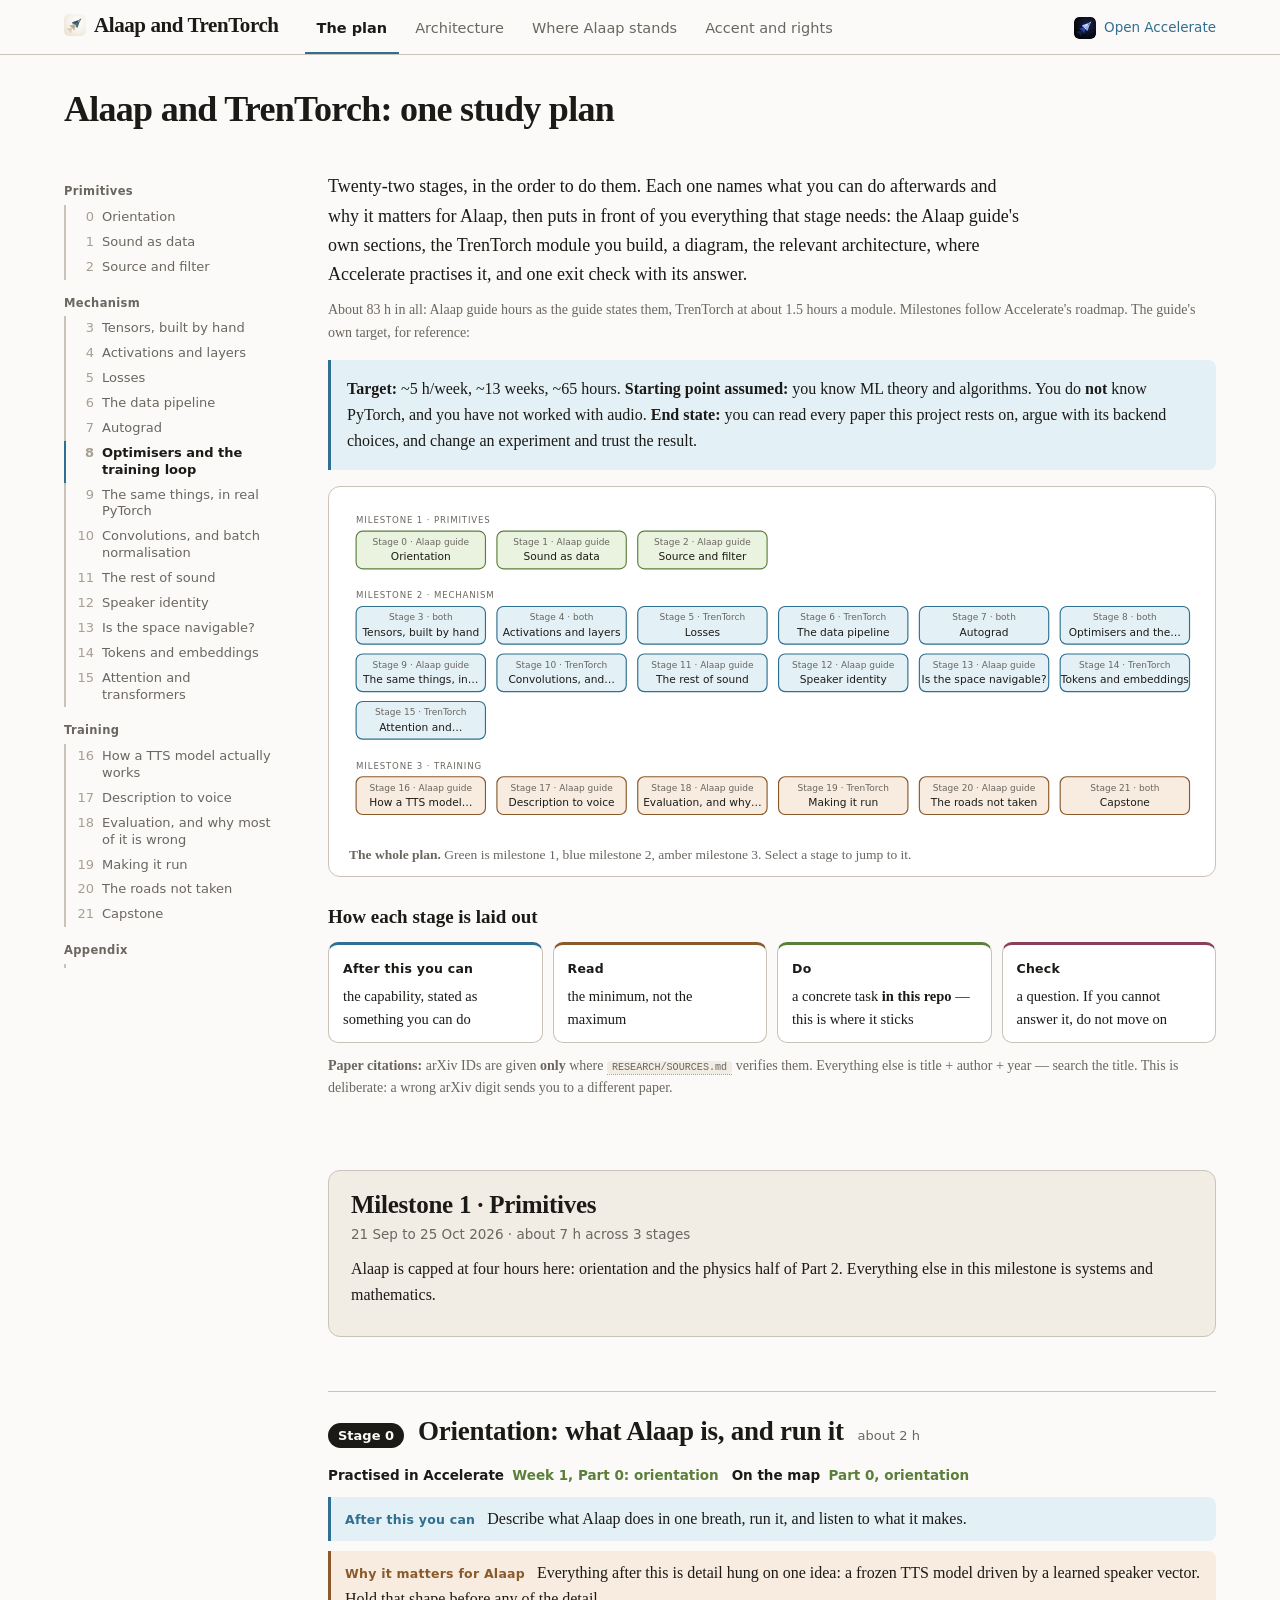
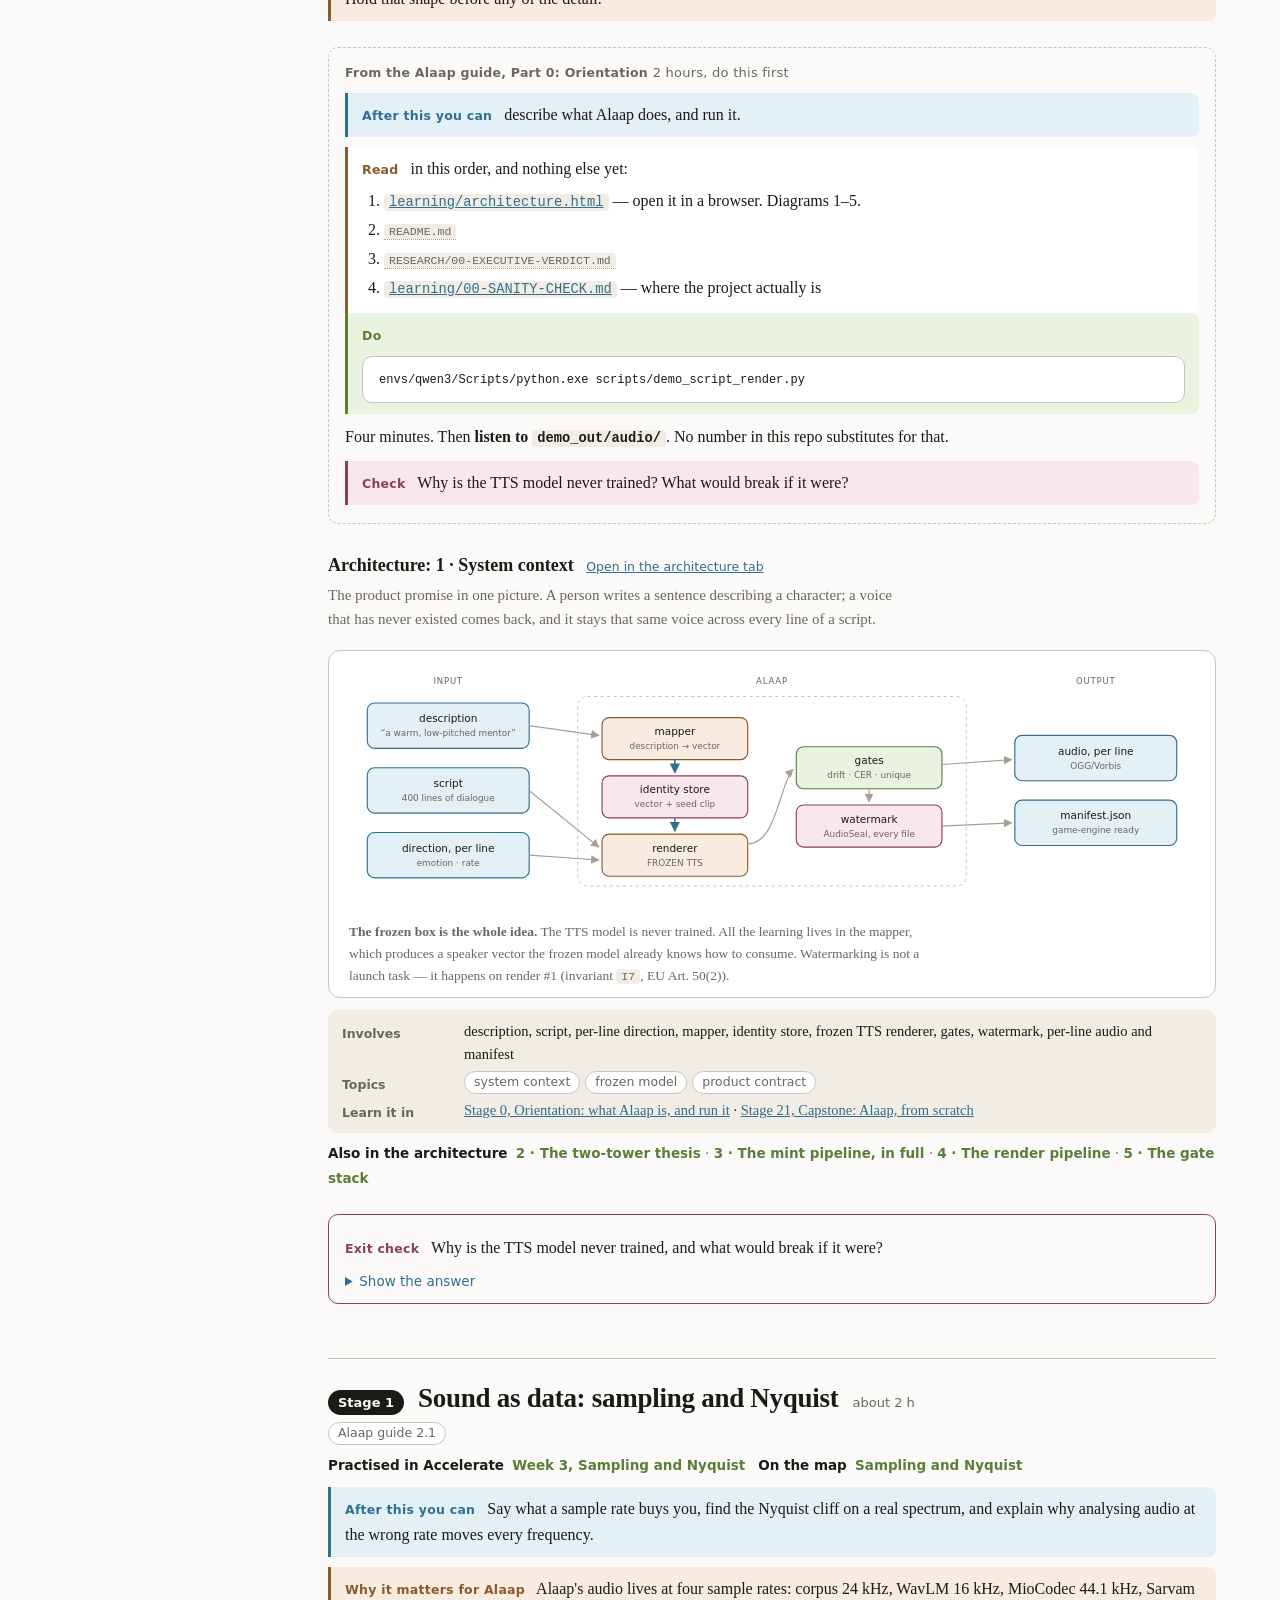
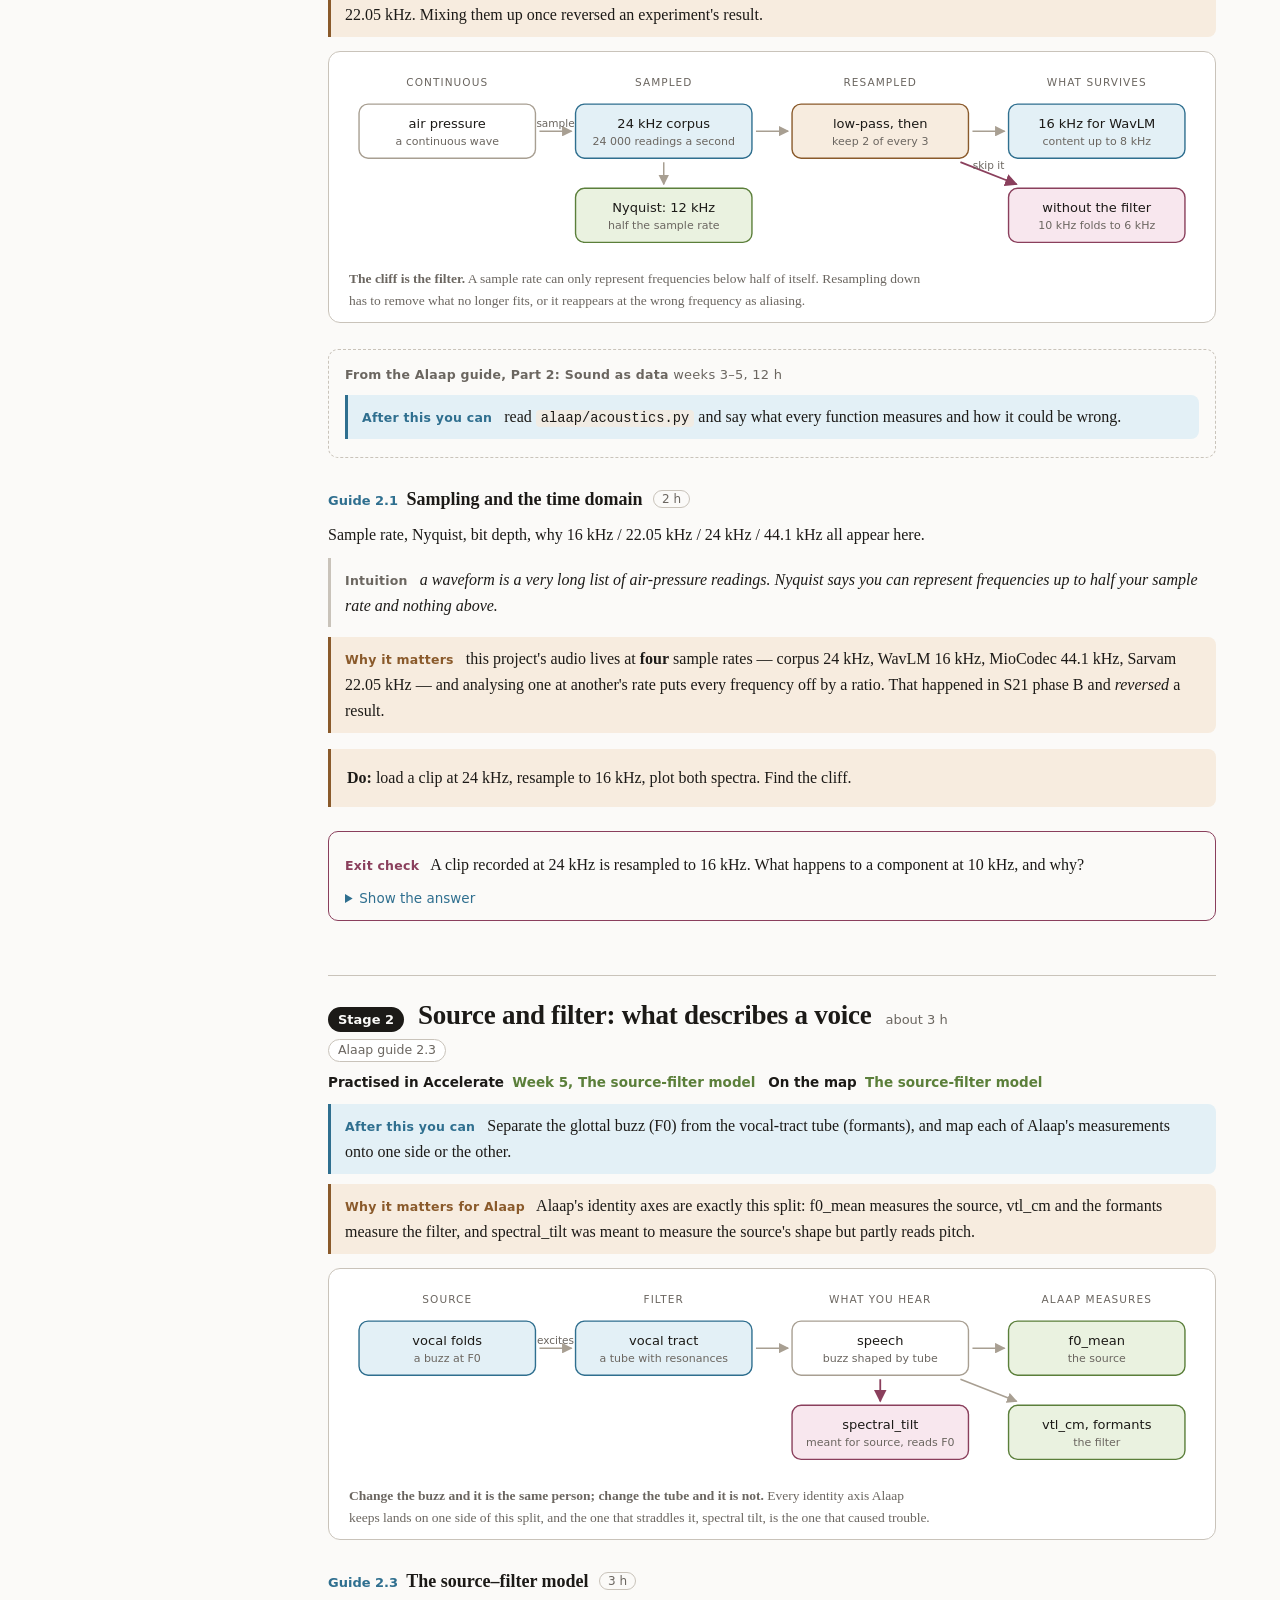
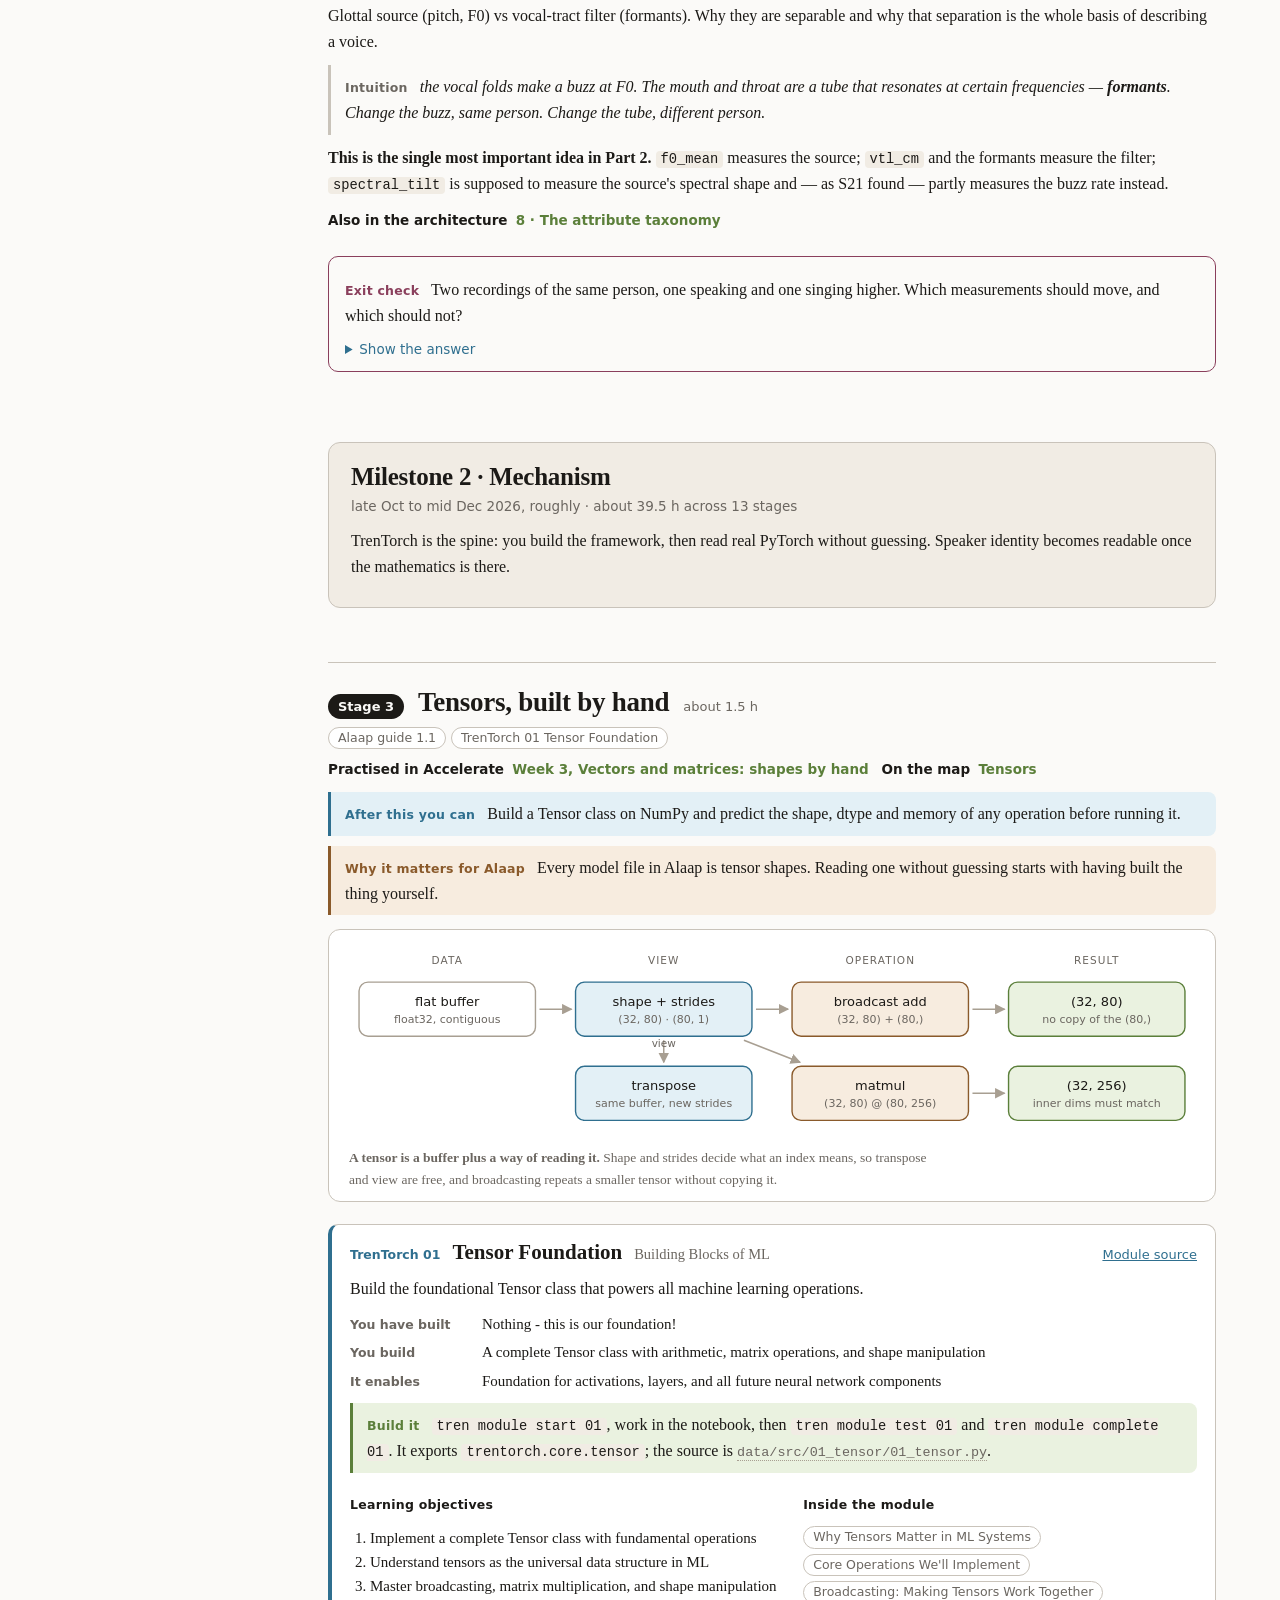
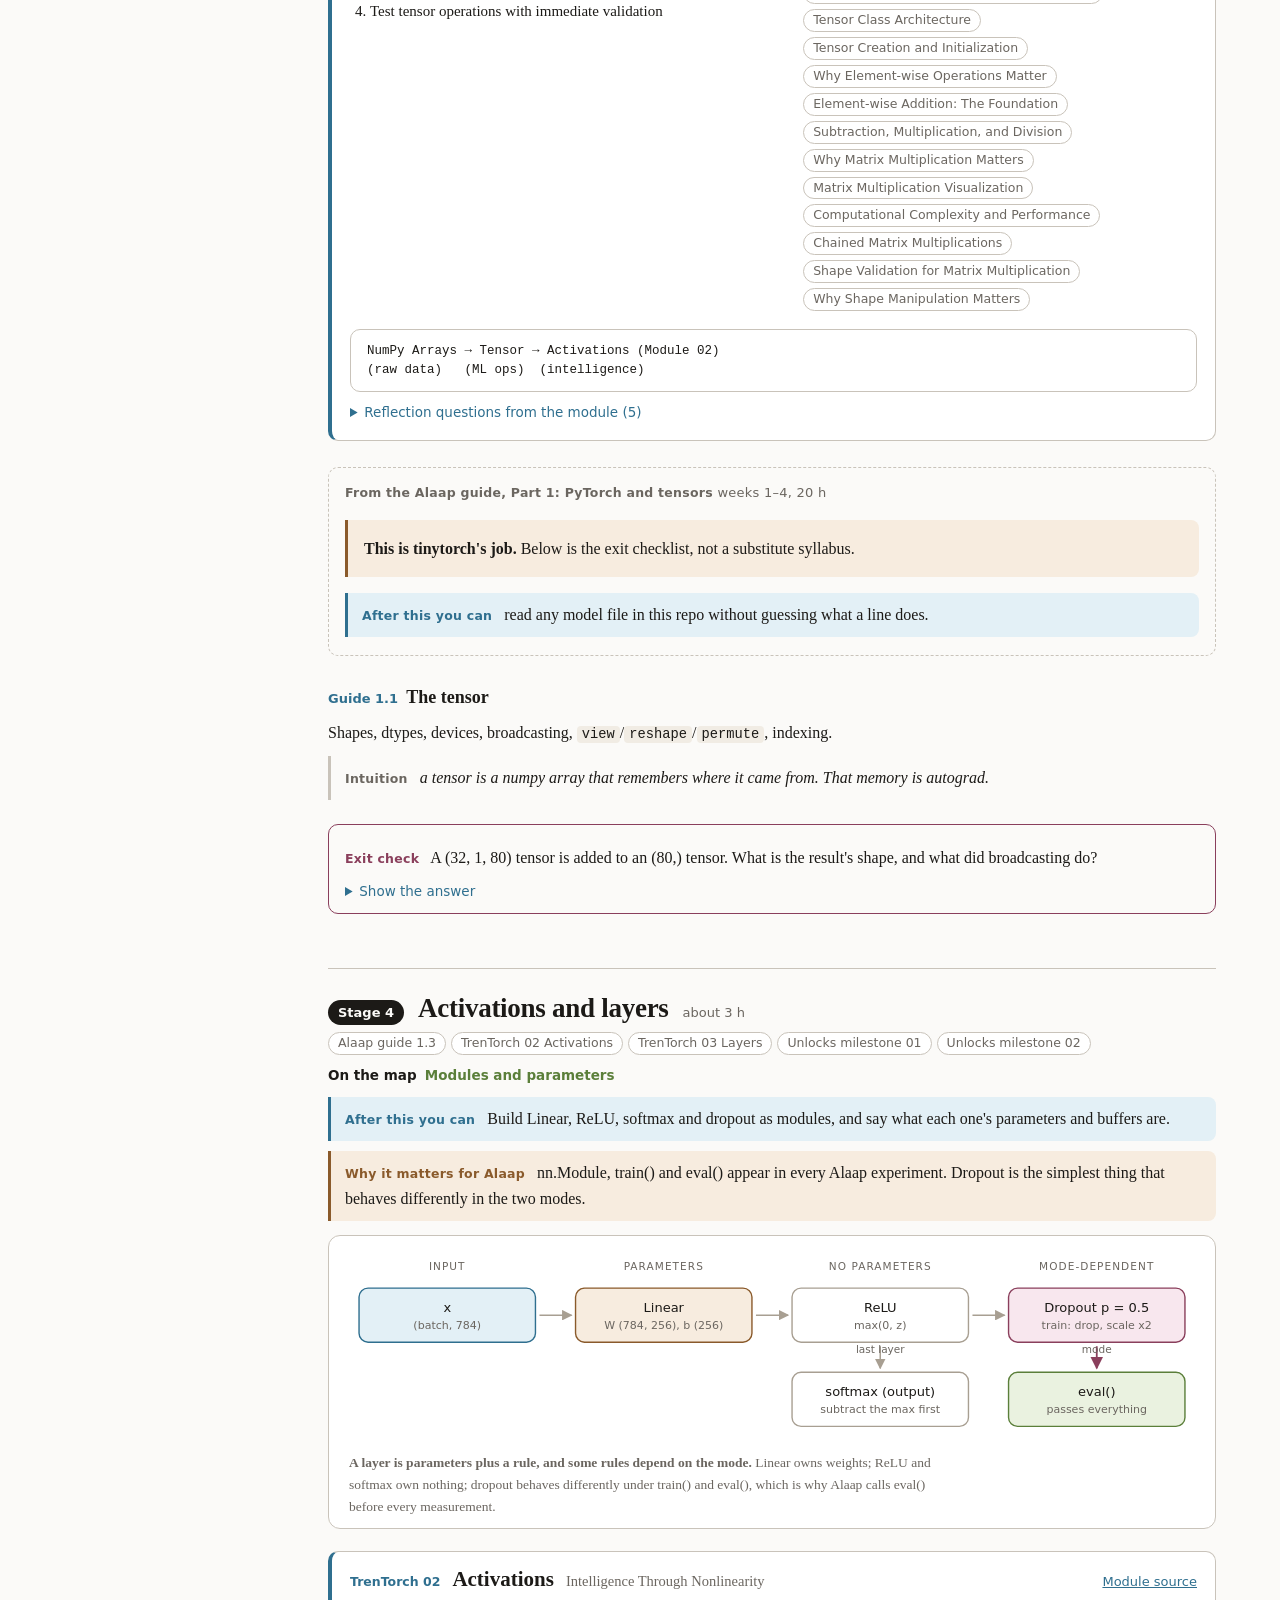
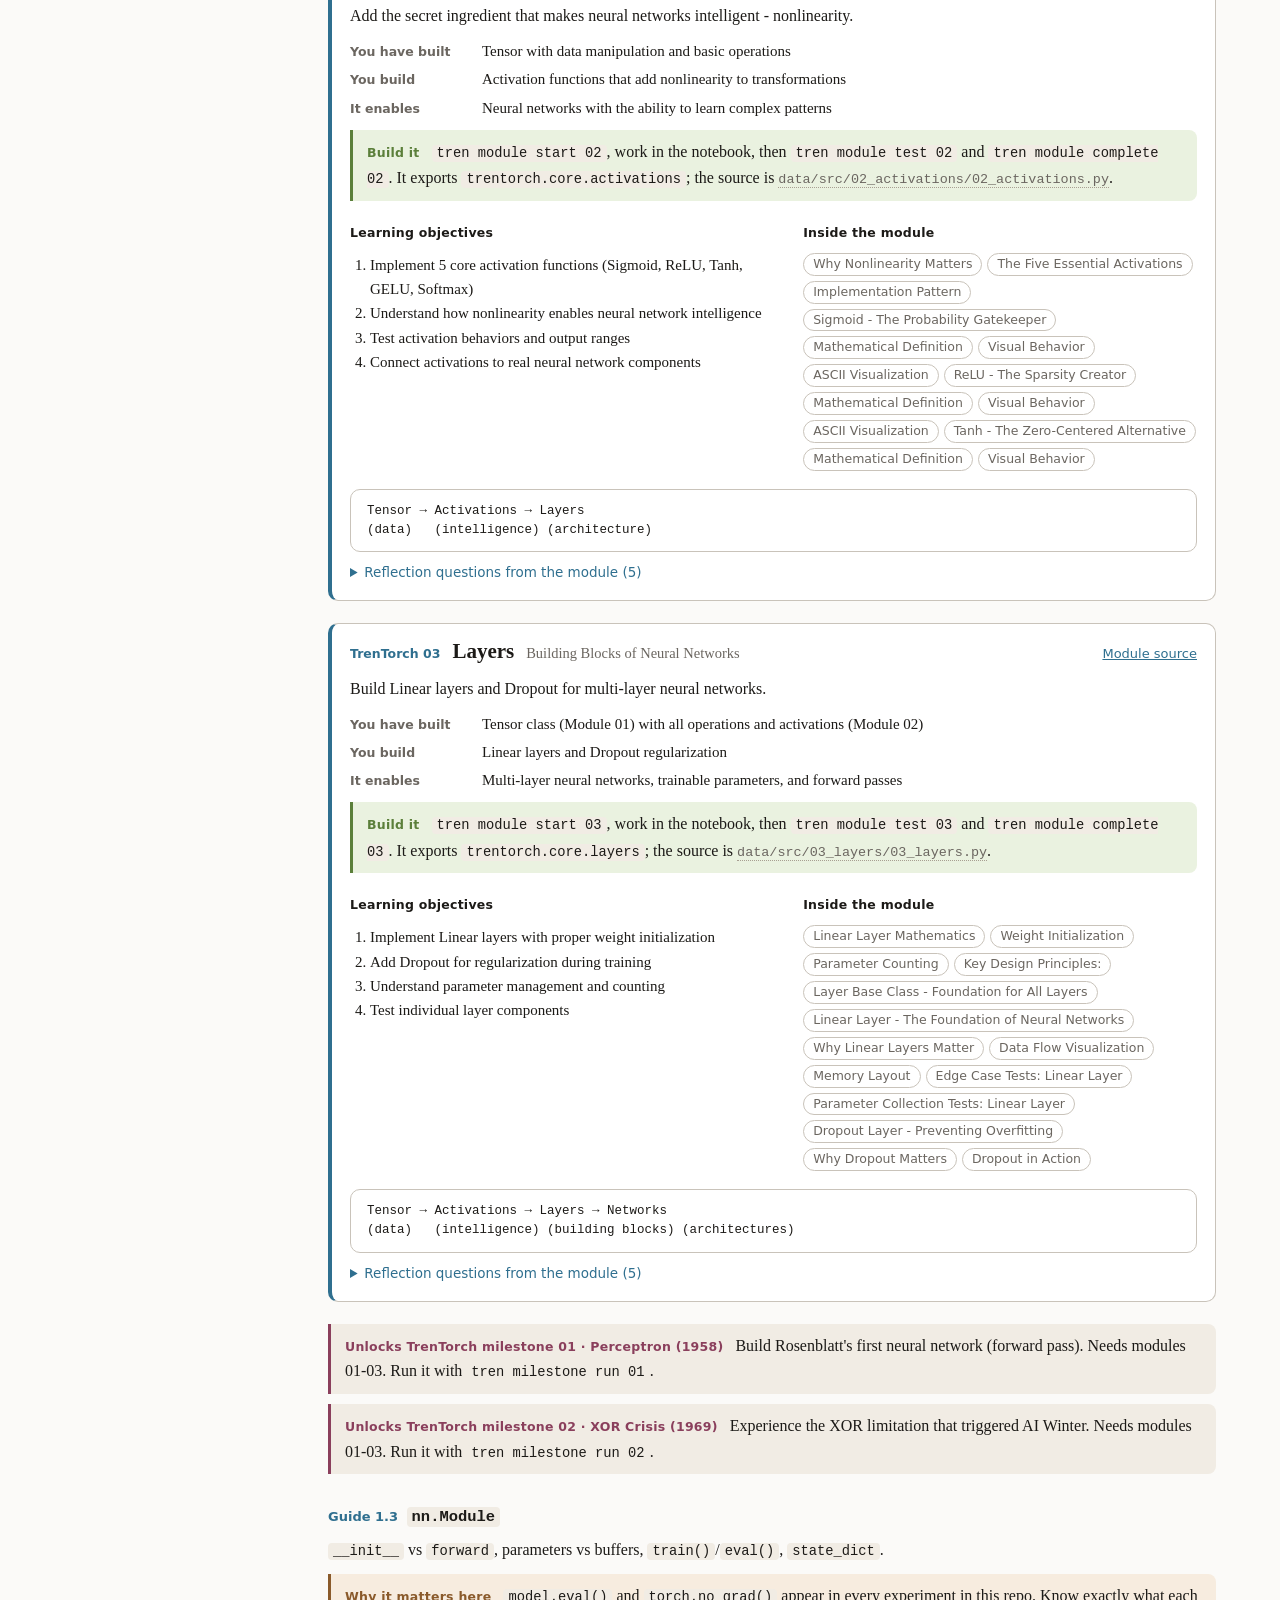
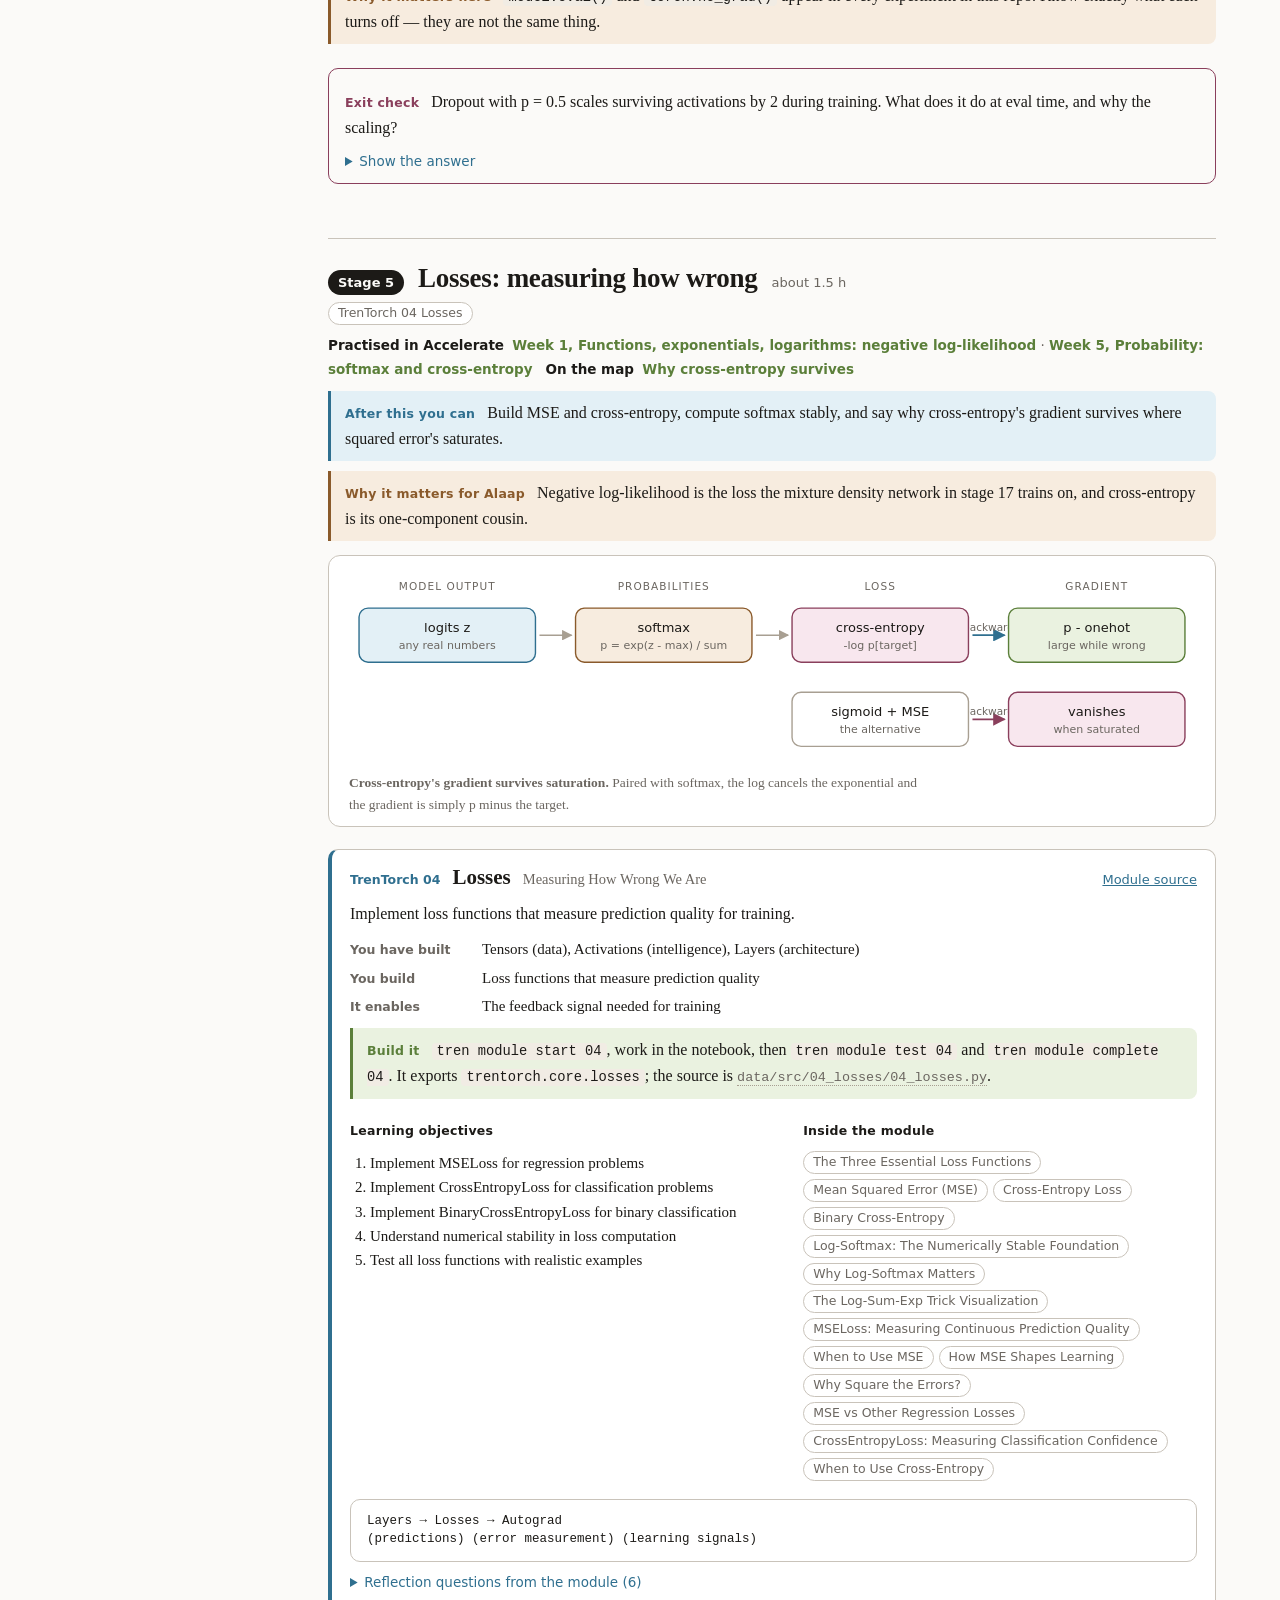
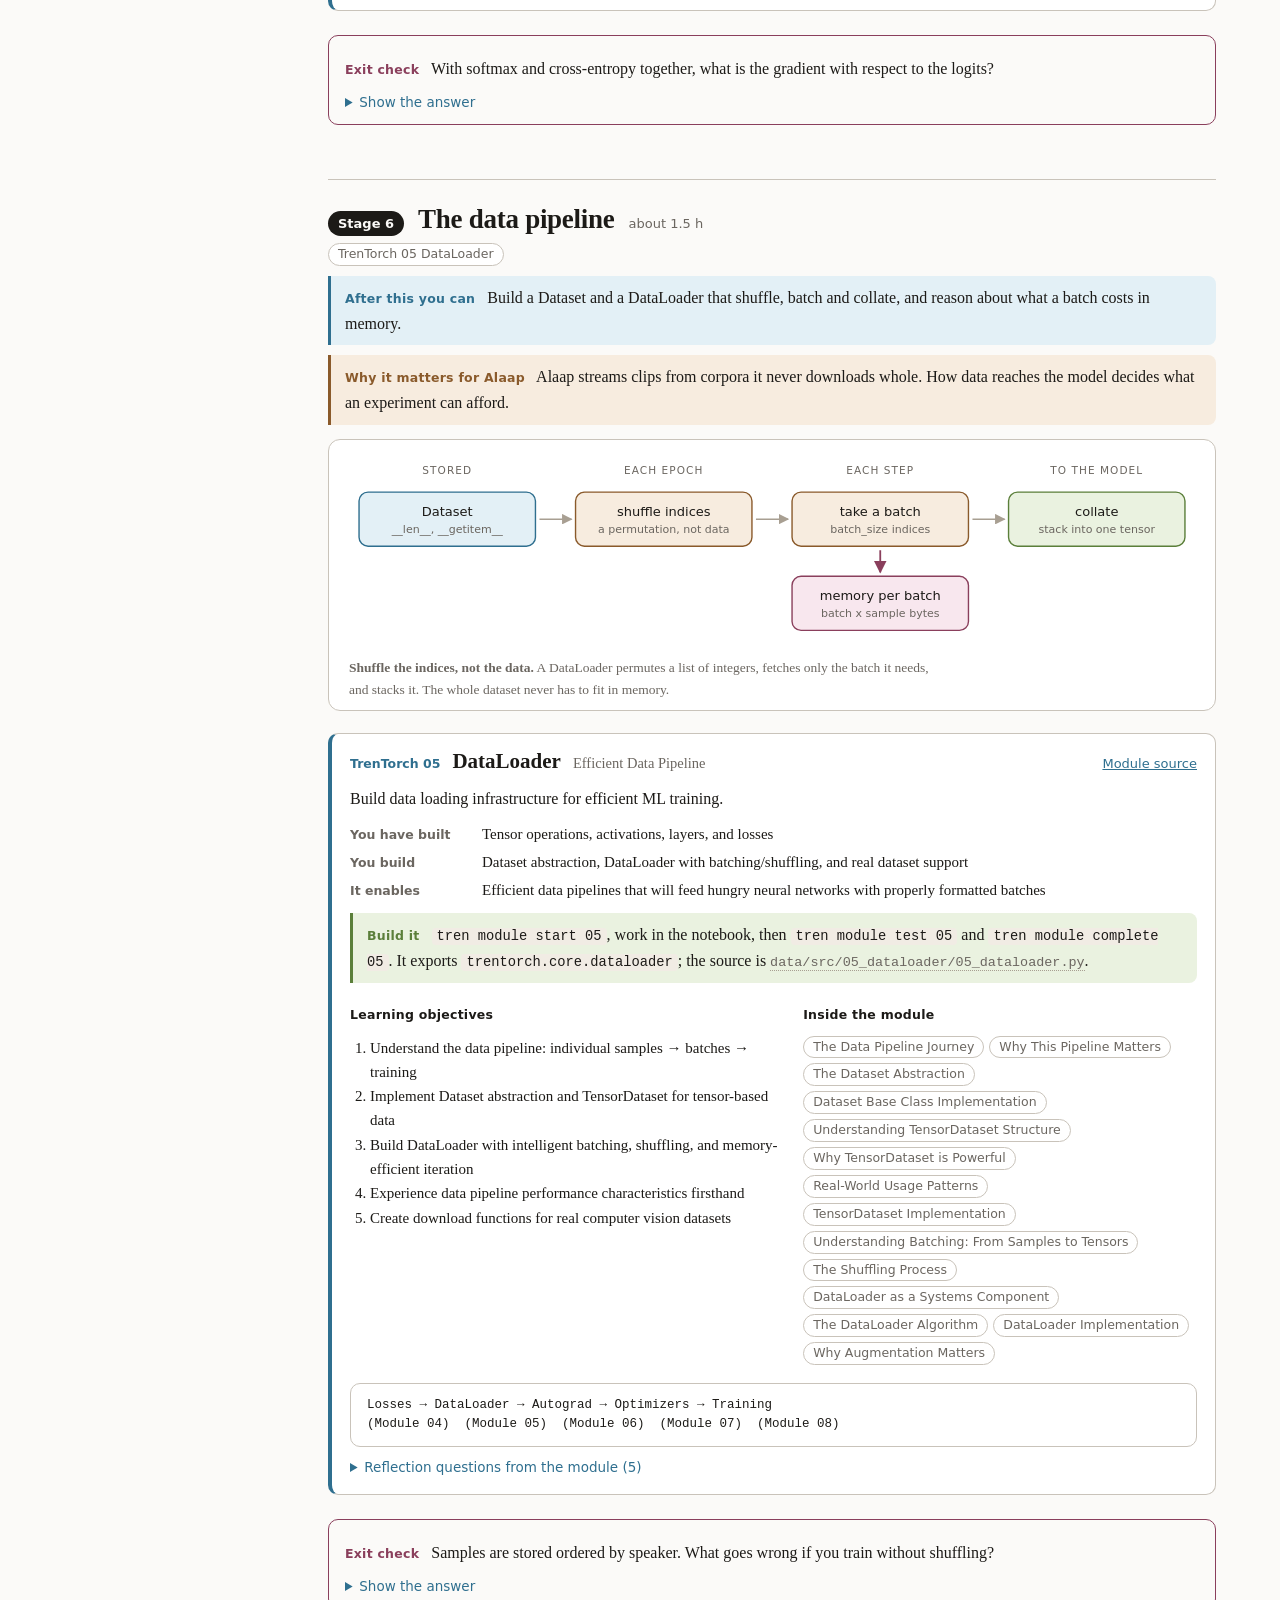
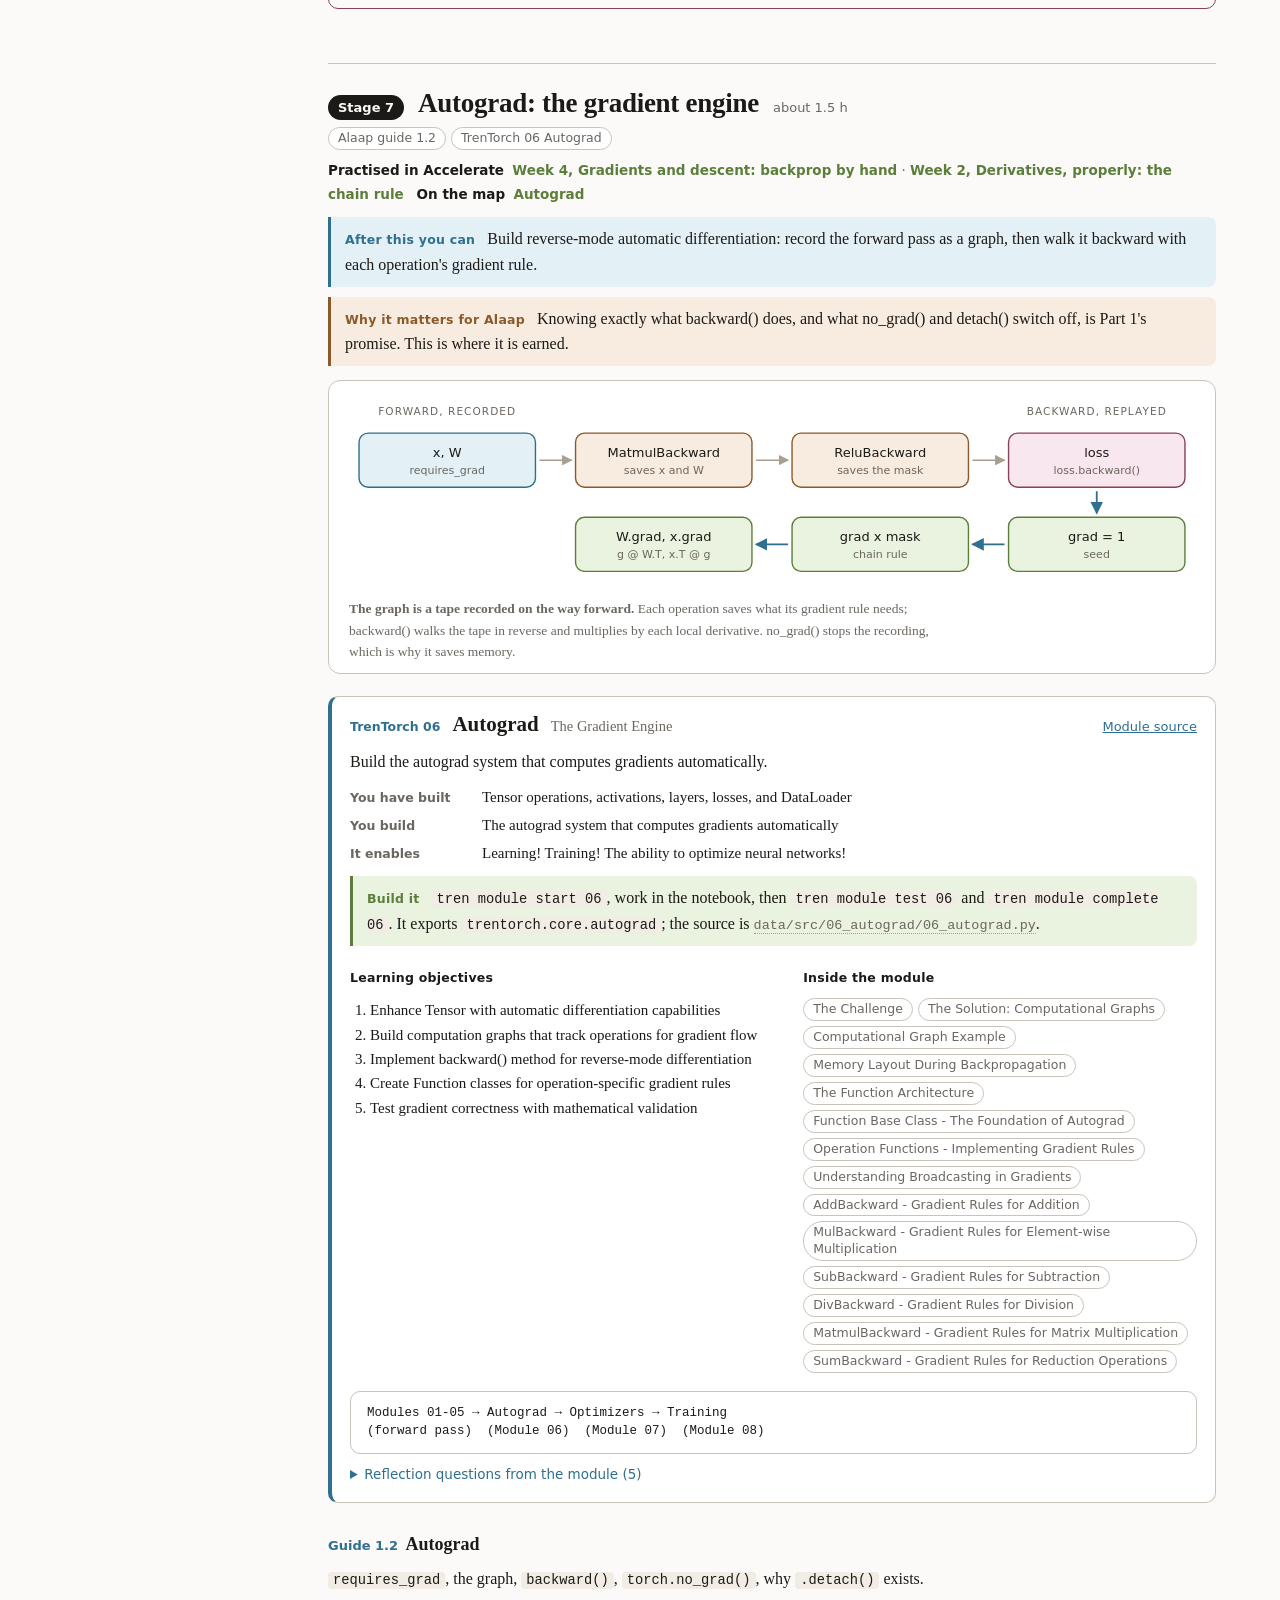
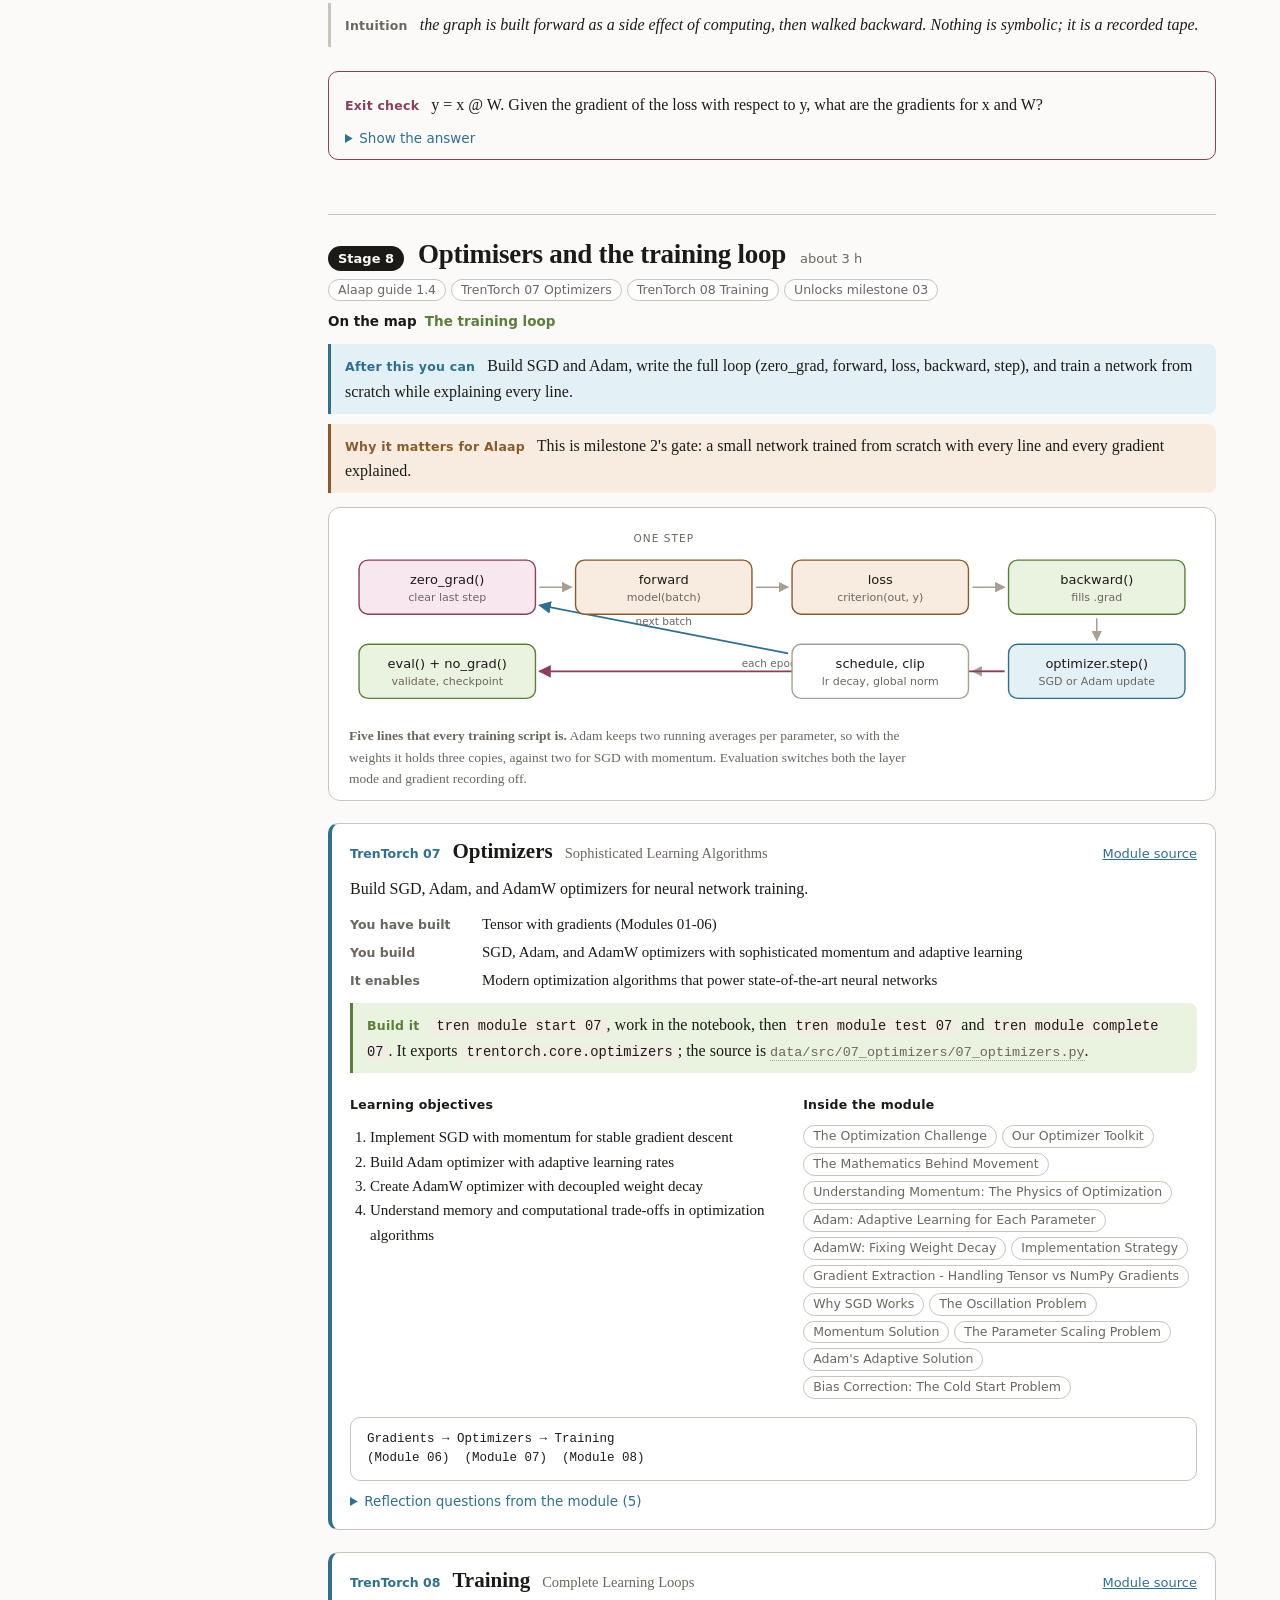
==== commit e75cc72b: "Figure viewer: hover notes, full screen, zoom, walk-through on every page; Lucide icons bundled; nod" ====
--- a/ALAAP.html
+++ b/ALAAP.html
@@ -5,6 +5,9 @@
 <meta name="viewport" content="width=device-width, initial-scale=1">
 <title>Alaap and TrenTorch plan</title>
 <link rel="icon" type="image/svg+xml" href="brand/alaap.svg">
+<link rel="stylesheet" href="figures/viewer.css">
+<script src="figures/notes-alaap.js" defer></script>
+<script src="figures/viewer.js" defer></script>
 <!-- Generated by alaap/build.py from the Alaap repo, TrenTorch, and alaap/plan.py.
      Edit those, then rebuild; do not edit this file. -->
 <style>
@@ -274,62 +277,62 @@
 <p class="k check"><b class="lab">Check</b> Why is the TTS model never trained? What would break if it were?</p></div>
 <div class="archfig"><h4 class="gs">Architecture: 1 · System context <a class="to-arch" href="#/architecture/ctx">Open in the architecture tab</a></h4><p class="lede">The product promise in one picture. A person writes a sentence describing a
 character; a voice that has never existed comes back, and it stays that same voice across
-every line of a script.</p><figure>
+every line of a script.</p><figure data-fig="al:arch-ctx">
 <svg viewBox="0 0 1060 300" role="img" aria-label="System context diagram">
   <text class="hd" x="130" y="18">input</text>
   <text class="hd" x="530" y="18">alaap</text>
   <text class="hd" x="930" y="18">output</text>
 
-  <rect class="b1" x="30" y="42" width="200" height="56" rx="9"/>
-  <text class="t" x="130" y="62">description</text>
-  <text class="tm" x="130" y="80">“a warm, low-pitched mentor”</text>
-
-  <rect class="b1" x="30" y="122" width="200" height="56" rx="9"/>
-  <text class="t" x="130" y="142">script</text>
-  <text class="tm" x="130" y="160">400 lines of dialogue</text>
-
-  <rect class="b1" x="30" y="202" width="200" height="56" rx="9"/>
-  <text class="t" x="130" y="222">direction, per line</text>
-  <text class="tm" x="130" y="240">emotion · rate</text>
-
-  <rect class="grp" x="290" y="34" width="480" height="234" rx="12"/>
-  <rect class="b2" x="320" y="60" width="180" height="52" rx="9"/>
-  <text class="t" x="410" y="78">mapper</text>
-  <text class="tm" x="410" y="96">description → vector</text>
-
-  <rect class="b4" x="320" y="132" width="180" height="52" rx="9"/>
-  <text class="t" x="410" y="150">identity store</text>
-  <text class="tm" x="410" y="168">vector + seed clip</text>
-
-  <rect class="b2" x="320" y="204" width="180" height="52" rx="9"/>
-  <text class="t" x="410" y="222">renderer</text>
-  <text class="tm" x="410" y="240">FROZEN TTS</text>
-
-  <rect class="b3" x="560" y="96" width="180" height="52" rx="9"/>
-  <text class="t" x="650" y="114">gates</text>
-  <text class="tm" x="650" y="132">drift · CER · unique</text>
-
-  <rect class="b4" x="560" y="168" width="180" height="52" rx="9"/>
-  <text class="t" x="650" y="186">watermark</text>
-  <text class="tm" x="650" y="204">AudioSeal, every file</text>
-
-  <rect class="b1" x="830" y="82" width="200" height="56" rx="9"/>
-  <text class="t" x="930" y="102">audio, per line</text>
-  <text class="tm" x="930" y="120">OGG/Vorbis</text>
-
-  <rect class="b1" x="830" y="162" width="200" height="56" rx="9"/>
-  <text class="t" x="930" y="182">manifest.json</text>
-  <text class="tm" x="930" y="200">game-engine ready</text>
-
-  <path class="ln" d="M230 70 L316 82"/>
-  <path class="ln" d="M230 150 L316 220"/>
-  <path class="ln" d="M230 230 L316 236"/>
+  <g data-n="description"><rect class="b1" x="30" y="42" width="200" height="56" rx="9"/><text class="t" x="130" y="62">description</text><text class="tm" x="130" y="80">“a warm, low-pitched mentor”</text></g>
+  
+  
+
+  <g data-n="script"><rect class="b1" x="30" y="122" width="200" height="56" rx="9"/><text class="t" x="130" y="142">script</text><text class="tm" x="130" y="160">400 lines of dialogue</text></g>
+  
+  
+
+  <g data-n="direction-per-line"><rect class="b1" x="30" y="202" width="200" height="56" rx="9"/><text class="t" x="130" y="222">direction, per line</text><text class="tm" x="130" y="240">emotion · rate</text></g>
+  
+  
+
+  <g data-n="box"><rect class="grp" x="290" y="34" width="480" height="234" rx="12"/></g>
+  <g data-n="mapper"><rect class="b2" x="320" y="60" width="180" height="52" rx="9"/><text class="t" x="410" y="78">mapper</text><text class="tm" x="410" y="96">description → vector</text></g>
+  
+  
+
+  <g data-n="identity-store"><rect class="b4" x="320" y="132" width="180" height="52" rx="9"/><text class="t" x="410" y="150">identity store</text><text class="tm" x="410" y="168">vector + seed clip</text></g>
+  
+  
+
+  <g data-n="renderer"><rect class="b2" x="320" y="204" width="180" height="52" rx="9"/><text class="t" x="410" y="222">renderer</text><text class="tm" x="410" y="240">FROZEN TTS</text></g>
+  
+  
+
+  <g data-n="gates"><rect class="b3" x="560" y="96" width="180" height="52" rx="9"/><text class="t" x="650" y="114">gates</text><text class="tm" x="650" y="132">drift · CER · unique</text></g>
+  
+  
+
+  <g data-n="watermark"><rect class="b4" x="560" y="168" width="180" height="52" rx="9"/><text class="t" x="650" y="186">watermark</text><text class="tm" x="650" y="204">AudioSeal, every file</text></g>
+  
+  
+
+  <g data-n="audio-per-line"><rect class="b1" x="830" y="82" width="200" height="56" rx="9"/><text class="t" x="930" y="102">audio, per line</text><text class="tm" x="930" y="120">OGG/Vorbis</text></g>
+  
+  
+
+  <g data-n="manifest-json"><rect class="b1" x="830" y="162" width="200" height="56" rx="9"/><text class="t" x="930" y="182">manifest.json</text><text class="tm" x="930" y="200">game-engine ready</text></g>
+  
+  
+
+  <g data-e="description>box"><path class="fv-hit" d="M230 70 L316 82"/><path class="ln" d="M230 70 L316 82"/></g>
+  <g data-e="script>box"><path class="fv-hit" d="M230 150 L316 220"/><path class="ln" d="M230 150 L316 220"/></g>
+  <g data-e="direction-per-line>box"><path class="fv-hit" d="M230 230 L316 236"/><path class="ln" d="M230 230 L316 236"/></g>
   <path class="ln2" d="M410 112 L410 128"/>
   <path class="ln2" d="M410 184 L410 200"/>
   <path class="ln" d="M500 216 C536 216 540 140 556 124"/>
   <path class="ln" d="M650 148 L650 164"/>
-  <path class="ln" d="M740 194 L826 190"/>
-  <path class="ln" d="M740 118 L826 112"/>
+  <g data-e="box>manifest-json"><path class="fv-hit" d="M740 194 L826 190"/><path class="ln" d="M740 194 L826 190"/></g>
+  <g data-e="box>audio-per-line"><path class="fv-hit" d="M740 118 L826 112"/><path class="ln" d="M740 118 L826 112"/></g>
 </svg>
 <figcaption><b>The frozen box is the whole idea.</b> The TTS model is never trained. All the
 learning lives in the mapper, which produces a speaker vector the frozen model already knows
@@ -345,36 +348,53 @@
 <p class="acc"><b>Practised in Accelerate</b> <a href="index.html#/s/3/3" target="_blank" rel="noopener">Week 3, Sampling and Nyquist</a> &nbsp; <b>On the map</b> <a href="index.html#/map" target="_blank" rel="noopener">Sampling and Nyquist</a></p>
 <p class="k after"><b class="lab">After this you can</b> Say what a sample rate buys you, find the Nyquist cliff on a real spectrum, and explain why analysing audio at the wrong rate moves every frequency.</p>
 <p class="k why"><b class="lab">Why it matters for Alaap</b> Alaap&#x27;s audio lives at four sample rates: corpus 24 kHz, WavLM 16 kHz, MioCodec 44.1 kHz, Sarvam 22.05 kHz. Mixing them up once reversed an experiment&#x27;s result.</p>
-<figure class="plan-fig"><svg viewBox="0 0 856 188" role="img" aria-label="The cliff is the filter">
+<figure class="plan-fig" data-fig="al:sampling"><svg viewBox="0 0 856 188" role="img" aria-label="The cliff is the filter">
 <text class="hd" x="104" y="16">continuous</text>
 <text class="hd" x="320" y="16">sampled</text>
 <text class="hd" x="536" y="16">resampled</text>
 <text class="hd" x="752" y="16">what survives</text>
-<path class="ln" d="M196 61 L228 61"/>
+<g data-e="wave>s24"><path class="fv-hit" d="M196 61 L228 61"/><path class="ln" d="M196 61 L228 61"/>
 <text class="tm lbl" x="212" y="54">sample</text>
-<path class="ln" d="M412 61 L444 61"/>
-<path class="ln" d="M628 61 L660 61"/>
-<path class="ln" d="M320 92 L320 114"/>
-<path class="ln3" d="M616 92 L672 114"/>
+</g>
+<g data-e="s24>lp"><path class="fv-hit" d="M412 61 L444 61"/><path class="ln" d="M412 61 L444 61"/>
+</g>
+<g data-e="lp>s16"><path class="fv-hit" d="M628 61 L660 61"/><path class="ln" d="M628 61 L660 61"/>
+</g>
+<g data-e="s24>ny"><path class="fv-hit" d="M320 92 L320 114"/><path class="ln" d="M320 92 L320 114"/>
+</g>
+<g data-e="lp>alias"><path class="fv-hit" d="M616 92 L672 114"/><path class="ln3" d="M616 92 L672 114"/>
 <text class="tm lbl" x="644" y="96">skip it</text>
+</g>
+<g data-n="wave">
 <rect class="b" x="16" y="34" width="176" height="54" rx="9"/>
 <text class="t" x="104" y="54">air pressure</text>
 <text class="tm" x="104" y="72">a continuous wave</text>
+</g>
+<g data-n="s24">
 <rect class="b1" x="232" y="34" width="176" height="54" rx="9"/>
 <text class="t" x="320" y="54">24 kHz corpus</text>
 <text class="tm" x="320" y="72">24 000 readings a second</text>
+</g>
+<g data-n="ny">
 <rect class="b3" x="232" y="118" width="176" height="54" rx="9"/>
 <text class="t" x="320" y="138">Nyquist: 12 kHz</text>
 <text class="tm" x="320" y="156">half the sample rate</text>
+</g>
+<g data-n="lp">
 <rect class="b2" x="448" y="34" width="176" height="54" rx="9"/>
 <text class="t" x="536" y="54">low-pass, then</text>
 <text class="tm" x="536" y="72">keep 2 of every 3</text>
+</g>
+<g data-n="s16">
 <rect class="b1" x="664" y="34" width="176" height="54" rx="9"/>
 <text class="t" x="752" y="54">16 kHz for WavLM</text>
 <text class="tm" x="752" y="72">content up to 8 kHz</text>
+</g>
+<g data-n="alias">
 <rect class="b4" x="664" y="118" width="176" height="54" rx="9"/>
 <text class="t" x="752" y="138">without the filter</text>
 <text class="tm" x="752" y="156">10 kHz folds to 6 kHz</text>
+</g>
 </svg><figcaption><b>The cliff is the filter.</b> A sample rate can only represent frequencies below half of itself. Resampling down has to remove what no longer fits, or it reappears at the wrong frequency as aliasing.</figcaption></figure>
 <div class="partopen" id="part-2"><p class="lab">From the Alaap guide, Part 2: Sound as data <span class="pm">weeks 3–5, 12 h</span></p><p class="k after"><b class="lab">After this you can</b> read <code>alaap/acoustics.py</code> and say what every function measures and
 how it could be wrong.</p></div>
@@ -395,35 +415,52 @@
 <p class="acc"><b>Practised in Accelerate</b> <a href="index.html#/s/5/3" target="_blank" rel="noopener">Week 5, The source-filter model</a> &nbsp; <b>On the map</b> <a href="index.html#/map" target="_blank" rel="noopener">The source-filter model</a></p>
 <p class="k after"><b class="lab">After this you can</b> Separate the glottal buzz (F0) from the vocal-tract tube (formants), and map each of Alaap&#x27;s measurements onto one side or the other.</p>
 <p class="k why"><b class="lab">Why it matters for Alaap</b> Alaap&#x27;s identity axes are exactly this split: f0_mean measures the source, vtl_cm and the formants measure the filter, and spectral_tilt was meant to measure the source&#x27;s shape but partly reads pitch.</p>
-<figure class="plan-fig"><svg viewBox="0 0 856 188" role="img" aria-label="Change the buzz and it is the same person; change the tube and it is not">
+<figure class="plan-fig" data-fig="al:sourcefilter"><svg viewBox="0 0 856 188" role="img" aria-label="Change the buzz and it is the same person; change the tube and it is not">
 <text class="hd" x="104" y="16">source</text>
 <text class="hd" x="320" y="16">filter</text>
 <text class="hd" x="536" y="16">what you hear</text>
 <text class="hd" x="752" y="16">Alaap measures</text>
-<path class="ln" d="M196 61 L228 61"/>
+<g data-e="folds>tract"><path class="fv-hit" d="M196 61 L228 61"/><path class="ln" d="M196 61 L228 61"/>
 <text class="tm lbl" x="212" y="54">excites</text>
-<path class="ln" d="M412 61 L444 61"/>
-<path class="ln" d="M628 61 L660 61"/>
-<path class="ln" d="M616 92 L672 114"/>
-<path class="ln3" d="M536 92 L536 114"/>
+</g>
+<g data-e="tract>speech"><path class="fv-hit" d="M412 61 L444 61"/><path class="ln" d="M412 61 L444 61"/>
+</g>
+<g data-e="speech>f0"><path class="fv-hit" d="M628 61 L660 61"/><path class="ln" d="M628 61 L660 61"/>
+</g>
+<g data-e="speech>vtl"><path class="fv-hit" d="M616 92 L672 114"/><path class="ln" d="M616 92 L672 114"/>
+</g>
+<g data-e="speech>tilt"><path class="fv-hit" d="M536 92 L536 114"/><path class="ln3" d="M536 92 L536 114"/>
+</g>
+<g data-n="folds">
 <rect class="b1" x="16" y="34" width="176" height="54" rx="9"/>
 <text class="t" x="104" y="54">vocal folds</text>
 <text class="tm" x="104" y="72">a buzz at F0</text>
+</g>
+<g data-n="tract">
 <rect class="b1" x="232" y="34" width="176" height="54" rx="9"/>
 <text class="t" x="320" y="54">vocal tract</text>
 <text class="tm" x="320" y="72">a tube with resonances</text>
+</g>
+<g data-n="speech">
 <rect class="b" x="448" y="34" width="176" height="54" rx="9"/>
 <text class="t" x="536" y="54">speech</text>
 <text class="tm" x="536" y="72">buzz shaped by tube</text>
+</g>
+<g data-n="f0">
 <rect class="b3" x="664" y="34" width="176" height="54" rx="9"/>
 <text class="t" x="752" y="54">f0_mean</text>
 <text class="tm" x="752" y="72">the source</text>
+</g>
+<g data-n="vtl">
 <rect class="b3" x="664" y="118" width="176" height="54" rx="9"/>
 <text class="t" x="752" y="138">vtl_cm, formants</text>
 <text class="tm" x="752" y="156">the filter</text>
+</g>
+<g data-n="tilt">
 <rect class="b4" x="448" y="118" width="176" height="54" rx="9"/>
 <text class="t" x="536" y="138">spectral_tilt</text>
 <text class="tm" x="536" y="156">meant for source, reads F0</text>
+</g>
 </svg><figcaption><b>Change the buzz and it is the same person; change the tube and it is not.</b> Every identity axis Alaap keeps lands on one side of this split, and the one that straddles it, spectral tilt, is the one that caused trouble.</figcaption></figure>
 <div class="guide"><h4 class="gs" id="s2-3"><span class="num">Guide 2.3</span> The source–filter model <span class="hrs">3 h</span></h4><p>Glottal source (pitch, F0) vs vocal-tract filter (formants). Why they are separable and why
 that separation is the whole basis of describing a voice.</p>
@@ -443,39 +480,59 @@
 <p class="acc"><b>Practised in Accelerate</b> <a href="index.html#/s/3/2" target="_blank" rel="noopener">Week 3, Vectors and matrices: shapes by hand</a> &nbsp; <b>On the map</b> <a href="index.html#/map" target="_blank" rel="noopener">Tensors</a></p>
 <p class="k after"><b class="lab">After this you can</b> Build a Tensor class on NumPy and predict the shape, dtype and memory of any operation before running it.</p>
 <p class="k why"><b class="lab">Why it matters for Alaap</b> Every model file in Alaap is tensor shapes. Reading one without guessing starts with having built the thing yourself.</p>
-<figure class="plan-fig"><svg viewBox="0 0 856 188" role="img" aria-label="A tensor is a buffer plus a way of reading it">
+<figure class="plan-fig" data-fig="al:tensor"><svg viewBox="0 0 856 188" role="img" aria-label="A tensor is a buffer plus a way of reading it">
 <text class="hd" x="104" y="16">data</text>
 <text class="hd" x="320" y="16">view</text>
 <text class="hd" x="536" y="16">operation</text>
 <text class="hd" x="752" y="16">result</text>
-<path class="ln" d="M196 61 L228 61"/>
-<path class="ln" d="M320 92 L320 114"/>
+<g data-e="buf>shape"><path class="fv-hit" d="M196 61 L228 61"/><path class="ln" d="M196 61 L228 61"/>
+</g>
+<g data-e="shape>t"><path class="fv-hit" d="M320 92 L320 114"/><path class="ln" d="M320 92 L320 114"/>
 <text class="tm lbl" x="320" y="96">view</text>
-<path class="ln" d="M412 61 L444 61"/>
-<path class="ln" d="M628 61 L660 61"/>
-<path class="ln" d="M400 92 L456 114"/>
-<path class="ln" d="M628 145 L660 145"/>
+</g>
+<g data-e="shape>bc"><path class="fv-hit" d="M412 61 L444 61"/><path class="ln" d="M412 61 L444 61"/>
+</g>
+<g data-e="bc>out"><path class="fv-hit" d="M628 61 L660 61"/><path class="ln" d="M628 61 L660 61"/>
+</g>
+<g data-e="shape>mm"><path class="fv-hit" d="M400 92 L456 114"/><path class="ln" d="M400 92 L456 114"/>
+</g>
+<g data-e="mm>out2"><path class="fv-hit" d="M628 145 L660 145"/><path class="ln" d="M628 145 L660 145"/>
+</g>
+<g data-n="buf">
 <rect class="b" x="16" y="34" width="176" height="54" rx="9"/>
 <text class="t" x="104" y="54">flat buffer</text>
 <text class="tm" x="104" y="72">float32, contiguous</text>
+</g>
+<g data-n="shape">
 <rect class="b1" x="232" y="34" width="176" height="54" rx="9"/>
 <text class="t" x="320" y="54">shape + strides</text>
 <text class="tm" x="320" y="72">(32, 80) · (80, 1)</text>
+</g>
+<g data-n="t">
 <rect class="b1" x="232" y="118" width="176" height="54" rx="9"/>
 <text class="t" x="320" y="138">transpose</text>
 <text class="tm" x="320" y="156">same buffer, new strides</text>
+</g>
+<g data-n="bc">
 <rect class="b2" x="448" y="34" width="176" height="54" rx="9"/>
 <text class="t" x="536" y="54">broadcast add</text>
 <text class="tm" x="536" y="72">(32, 80) + (80,)</text>
+</g>
+<g data-n="mm">
 <rect class="b2" x="448" y="118" width="176" height="54" rx="9"/>
 <text class="t" x="536" y="138">matmul</text>
 <text class="tm" x="536" y="156">(32, 80) @ (80, 256)</text>
+</g>
+<g data-n="out">
 <rect class="b3" x="664" y="34" width="176" height="54" rx="9"/>
 <text class="t" x="752" y="54">(32, 80)</text>
 <text class="tm" x="752" y="72">no copy of the (80,)</text>
+</g>
+<g data-n="out2">
 <rect class="b3" x="664" y="118" width="176" height="54" rx="9"/>
 <text class="t" x="752" y="138">(32, 256)</text>
 <text class="tm" x="752" y="156">inner dims must match</text>
+</g>
 </svg><figcaption><b>A tensor is a buffer plus a way of reading it.</b> Shape and strides decide what an index means, so transpose and view are free, and broadcasting repeats a smaller tensor without copying it.</figcaption></figure>
 <article class="tt" id="tt-01">
 <header><span class="ttn">TrenTorch 01</span><h4>Tensor Foundation</h4><span class="sub">Building Blocks of ML</span>
@@ -504,36 +561,53 @@
 <p class="acc"><b>On the map</b> <a href="index.html#/map" target="_blank" rel="noopener">Modules and parameters</a></p>
 <p class="k after"><b class="lab">After this you can</b> Build Linear, ReLU, softmax and dropout as modules, and say what each one&#x27;s parameters and buffers are.</p>
 <p class="k why"><b class="lab">Why it matters for Alaap</b> nn.Module, train() and eval() appear in every Alaap experiment. Dropout is the simplest thing that behaves differently in the two modes.</p>
-<figure class="plan-fig"><svg viewBox="0 0 856 188" role="img" aria-label="A layer is parameters plus a rule, and some rules depend on the mode">
+<figure class="plan-fig" data-fig="al:layer"><svg viewBox="0 0 856 188" role="img" aria-label="A layer is parameters plus a rule, and some rules depend on the mode">
 <text class="hd" x="104" y="16">input</text>
 <text class="hd" x="320" y="16">parameters</text>
 <text class="hd" x="536" y="16">no parameters</text>
 <text class="hd" x="752" y="16">mode-dependent</text>
-<path class="ln" d="M196 61 L228 61"/>
-<path class="ln" d="M412 61 L444 61"/>
-<path class="ln" d="M628 61 L660 61"/>
-<path class="ln3" d="M752 92 L752 114"/>
+<g data-e="x>lin"><path class="fv-hit" d="M196 61 L228 61"/><path class="ln" d="M196 61 L228 61"/>
+</g>
+<g data-e="lin>relu"><path class="fv-hit" d="M412 61 L444 61"/><path class="ln" d="M412 61 L444 61"/>
+</g>
+<g data-e="relu>drop"><path class="fv-hit" d="M628 61 L660 61"/><path class="ln" d="M628 61 L660 61"/>
+</g>
+<g data-e="drop>eval"><path class="fv-hit" d="M752 92 L752 114"/><path class="ln3" d="M752 92 L752 114"/>
 <text class="tm lbl" x="752" y="96">mode</text>
-<path class="ln" d="M536 92 L536 114"/>
+</g>
+<g data-e="relu>sm"><path class="fv-hit" d="M536 92 L536 114"/><path class="ln" d="M536 92 L536 114"/>
 <text class="tm lbl" x="536" y="96">last layer</text>
+</g>
+<g data-n="x">
 <rect class="b1" x="16" y="34" width="176" height="54" rx="9"/>
 <text class="t" x="104" y="54">x</text>
 <text class="tm" x="104" y="72">(batch, 784)</text>
+</g>
+<g data-n="lin">
 <rect class="b2" x="232" y="34" width="176" height="54" rx="9"/>
 <text class="t" x="320" y="54">Linear</text>
 <text class="tm" x="320" y="72">W (784, 256), b (256)</text>
+</g>
+<g data-n="relu">
 <rect class="b" x="448" y="34" width="176" height="54" rx="9"/>
 <text class="t" x="536" y="54">ReLU</text>
 <text class="tm" x="536" y="72">max(0, z)</text>
+</g>
+<g data-n="drop">
 <rect class="b4" x="664" y="34" width="176" height="54" rx="9"/>
 <text class="t" x="752" y="54">Dropout p = 0.5</text>
 <text class="tm" x="752" y="72">train: drop, scale x2</text>
+</g>
+<g data-n="eval">
 <rect class="b3" x="664" y="118" width="176" height="54" rx="9"/>
 <text class="t" x="752" y="138">eval()</text>
 <text class="tm" x="752" y="156">passes everything</text>
+</g>
+<g data-n="sm">
 <rect class="b" x="448" y="118" width="176" height="54" rx="9"/>
 <text class="t" x="536" y="138">softmax (output)</text>
 <text class="tm" x="536" y="156">subtract the max first</text>
+</g>
 </svg><figcaption><b>A layer is parameters plus a rule, and some rules depend on the mode.</b> Linear owns weights; ReLU and softmax own nothing; dropout behaves differently under train() and eval(), which is why Alaap calls eval() before every measurement.</figcaption></figure>
 <article class="tt" id="tt-02">
 <header><span class="ttn">TrenTorch 02</span><h4>Activations</h4><span class="sub">Intelligence Through Nonlinearity</span>
@@ -572,35 +646,51 @@
 <p class="acc"><b>Practised in Accelerate</b> <a href="index.html#/s/1/2" target="_blank" rel="noopener">Week 1, Functions, exponentials, logarithms: negative log-likelihood</a> · <a href="index.html#/s/5/2" target="_blank" rel="noopener">Week 5, Probability: softmax and cross-entropy</a> &nbsp; <b>On the map</b> <a href="index.html#/map" target="_blank" rel="noopener">Why cross-entropy survives</a></p>
 <p class="k after"><b class="lab">After this you can</b> Build MSE and cross-entropy, compute softmax stably, and say why cross-entropy&#x27;s gradient survives where squared error&#x27;s saturates.</p>
 <p class="k why"><b class="lab">Why it matters for Alaap</b> Negative log-likelihood is the loss the mixture density network in stage 17 trains on, and cross-entropy is its one-component cousin.</p>
-<figure class="plan-fig"><svg viewBox="0 0 856 188" role="img" aria-label="Cross-entropy&#x27;s gradient survives saturation">
+<figure class="plan-fig" data-fig="al:loss"><svg viewBox="0 0 856 188" role="img" aria-label="Cross-entropy&#x27;s gradient survives saturation">
 <text class="hd" x="104" y="16">model output</text>
 <text class="hd" x="320" y="16">probabilities</text>
 <text class="hd" x="536" y="16">loss</text>
 <text class="hd" x="752" y="16">gradient</text>
-<path class="ln" d="M196 61 L228 61"/>
-<path class="ln" d="M412 61 L444 61"/>
-<path class="ln2" d="M628 61 L660 61"/>
+<g data-e="z>p"><path class="fv-hit" d="M196 61 L228 61"/><path class="ln" d="M196 61 L228 61"/>
+</g>
+<g data-e="p>ce"><path class="fv-hit" d="M412 61 L444 61"/><path class="ln" d="M412 61 L444 61"/>
+</g>
+<g data-e="ce>g"><path class="fv-hit" d="M628 61 L660 61"/><path class="ln2" d="M628 61 L660 61"/>
 <text class="tm lbl" x="644" y="54">backward</text>
-<path class="ln3" d="M628 145 L660 145"/>
+</g>
+<g data-e="mse>g2"><path class="fv-hit" d="M628 145 L660 145"/><path class="ln3" d="M628 145 L660 145"/>
 <text class="tm lbl" x="644" y="138">backward</text>
+</g>
+<g data-n="z">
 <rect class="b1" x="16" y="34" width="176" height="54" rx="9"/>
 <text class="t" x="104" y="54">logits z</text>
 <text class="tm" x="104" y="72">any real numbers</text>
+</g>
+<g data-n="p">
 <rect class="b2" x="232" y="34" width="176" height="54" rx="9"/>
 <text class="t" x="320" y="54">softmax</text>
 <text class="tm" x="320" y="72">p = exp(z - max) / sum</text>
+</g>
+<g data-n="ce">
 <rect class="b4" x="448" y="34" width="176" height="54" rx="9"/>
 <text class="t" x="536" y="54">cross-entropy</text>
 <text class="tm" x="536" y="72">-log p[target]</text>
+</g>
+<g data-n="g">
 <rect class="b3" x="664" y="34" width="176" height="54" rx="9"/>
 <text class="t" x="752" y="54">p - onehot</text>
 <text class="tm" x="752" y="72">large while wrong</text>
+</g>
+<g data-n="mse">
 <rect class="b" x="448" y="118" width="176" height="54" rx="9"/>
 <text class="t" x="536" y="138">sigmoid + MSE</text>
 <text class="tm" x="536" y="156">the alternative</text>
+</g>
+<g data-n="g2">
 <rect class="b4" x="664" y="118" width="176" height="54" rx="9"/>
 <text class="t" x="752" y="138">vanishes</text>
 <text class="tm" x="752" y="156">when saturated</text>
+</g>
 </svg><figcaption><b>Cross-entropy's gradient survives saturation.</b> Paired with softmax, the log cancels the exponential and the gradient is simply p minus the target.</figcaption></figure>
 <article class="tt" id="tt-04">
 <header><span class="ttn">TrenTorch 04</span><h4>Losses</h4><span class="sub">Measuring How Wrong We Are</span>
@@ -622,30 +712,44 @@
 
 <p class="k after"><b class="lab">After this you can</b> Build a Dataset and a DataLoader that shuffle, batch and collate, and reason about what a batch costs in memory.</p>
 <p class="k why"><b class="lab">Why it matters for Alaap</b> Alaap streams clips from corpora it never downloads whole. How data reaches the model decides what an experiment can afford.</p>
-<figure class="plan-fig"><svg viewBox="0 0 856 188" role="img" aria-label="Shuffle the indices, not the data">
+<figure class="plan-fig" data-fig="al:data"><svg viewBox="0 0 856 188" role="img" aria-label="Shuffle the indices, not the data">
 <text class="hd" x="104" y="16">stored</text>
 <text class="hd" x="320" y="16">each epoch</text>
 <text class="hd" x="536" y="16">each step</text>
 <text class="hd" x="752" y="16">to the model</text>
-<path class="ln" d="M196 61 L228 61"/>
-<path class="ln" d="M412 61 L444 61"/>
-<path class="ln" d="M628 61 L660 61"/>
-<path class="ln3" d="M536 92 L536 114"/>
+<g data-e="ds>sh"><path class="fv-hit" d="M196 61 L228 61"/><path class="ln" d="M196 61 L228 61"/>
+</g>
+<g data-e="sh>bt"><path class="fv-hit" d="M412 61 L444 61"/><path class="ln" d="M412 61 L444 61"/>
+</g>
+<g data-e="bt>col"><path class="fv-hit" d="M628 61 L660 61"/><path class="ln" d="M628 61 L660 61"/>
+</g>
+<g data-e="bt>mem"><path class="fv-hit" d="M536 92 L536 114"/><path class="ln3" d="M536 92 L536 114"/>
+</g>
+<g data-n="ds">
 <rect class="b1" x="16" y="34" width="176" height="54" rx="9"/>
 <text class="t" x="104" y="54">Dataset</text>
 <text class="tm" x="104" y="72">__len__, __getitem__</text>
+</g>
+<g data-n="sh">
 <rect class="b2" x="232" y="34" width="176" height="54" rx="9"/>
 <text class="t" x="320" y="54">shuffle indices</text>
 <text class="tm" x="320" y="72">a permutation, not data</text>
+</g>
+<g data-n="bt">
 <rect class="b2" x="448" y="34" width="176" height="54" rx="9"/>
 <text class="t" x="536" y="54">take a batch</text>
 <text class="tm" x="536" y="72">batch_size indices</text>
+</g>
+<g data-n="col">
 <rect class="b3" x="664" y="34" width="176" height="54" rx="9"/>
 <text class="t" x="752" y="54">collate</text>
 <text class="tm" x="752" y="72">stack into one tensor</text>
+</g>
+<g data-n="mem">
 <rect class="b4" x="448" y="118" width="176" height="54" rx="9"/>
 <text class="t" x="536" y="138">memory per batch</text>
 <text class="tm" x="536" y="156">batch x sample bytes</text>
+</g>
 </svg><figcaption><b>Shuffle the indices, not the data.</b> A DataLoader permutes a list of integers, fetches only the batch it needs, and stacks it. The whole dataset never has to fit in memory.</figcaption></figure>
 <article class="tt" id="tt-05">
 <header><span class="ttn">TrenTorch 05</span><h4>DataLoader</h4><span class="sub">Efficient Data Pipeline</span>
@@ -667,36 +771,56 @@
 <p class="acc"><b>Practised in Accelerate</b> <a href="index.html#/s/4/2" target="_blank" rel="noopener">Week 4, Gradients and descent: backprop by hand</a> · <a href="index.html#/s/2/2" target="_blank" rel="noopener">Week 2, Derivatives, properly: the chain rule</a> &nbsp; <b>On the map</b> <a href="index.html#/map" target="_blank" rel="noopener">Autograd</a></p>
 <p class="k after"><b class="lab">After this you can</b> Build reverse-mode automatic differentiation: record the forward pass as a graph, then walk it backward with each operation&#x27;s gradient rule.</p>
 <p class="k why"><b class="lab">Why it matters for Alaap</b> Knowing exactly what backward() does, and what no_grad() and detach() switch off, is Part 1&#x27;s promise. This is where it is earned.</p>
-<figure class="plan-fig"><svg viewBox="0 0 856 188" role="img" aria-label="The graph is a tape recorded on the way forward">
+<figure class="plan-fig" data-fig="al:autograd"><svg viewBox="0 0 856 188" role="img" aria-label="The graph is a tape recorded on the way forward">
 <text class="hd" x="104" y="16">forward, recorded</text>
 <text class="hd" x="752" y="16">backward, replayed</text>
-<path class="ln" d="M196 61 L228 61"/>
-<path class="ln" d="M412 61 L444 61"/>
-<path class="ln" d="M628 61 L660 61"/>
-<path class="ln2" d="M752 92 L752 114"/>
-<path class="ln2" d="M660 145 L628 145"/>
-<path class="ln2" d="M444 145 L412 145"/>
+<g data-e="x>mm"><path class="fv-hit" d="M196 61 L228 61"/><path class="ln" d="M196 61 L228 61"/>
+</g>
+<g data-e="mm>relu"><path class="fv-hit" d="M412 61 L444 61"/><path class="ln" d="M412 61 L444 61"/>
+</g>
+<g data-e="relu>L"><path class="fv-hit" d="M628 61 L660 61"/><path class="ln" d="M628 61 L660 61"/>
+</g>
+<g data-e="L>g3"><path class="fv-hit" d="M752 92 L752 114"/><path class="ln2" d="M752 92 L752 114"/>
+</g>
+<g data-e="g3>g2"><path class="fv-hit" d="M660 145 L628 145"/><path class="ln2" d="M660 145 L628 145"/>
+</g>
+<g data-e="g2>g1"><path class="fv-hit" d="M444 145 L412 145"/><path class="ln2" d="M444 145 L412 145"/>
+</g>
+<g data-n="x">
 <rect class="b1" x="16" y="34" width="176" height="54" rx="9"/>
 <text class="t" x="104" y="54">x, W</text>
 <text class="tm" x="104" y="72">requires_grad</text>
+</g>
+<g data-n="mm">
 <rect class="b2" x="232" y="34" width="176" height="54" rx="9"/>
 <text class="t" x="320" y="54">MatmulBackward</text>
 <text class="tm" x="320" y="72">saves x and W</text>
+</g>
+<g data-n="relu">
 <rect class="b2" x="448" y="34" width="176" height="54" rx="9"/>
 <text class="t" x="536" y="54">ReluBackward</text>
 <text class="tm" x="536" y="72">saves the mask</text>
+</g>
+<g data-n="L">
 <rect class="b4" x="664" y="34" width="176" height="54" rx="9"/>
 <text class="t" x="752" y="54">loss</text>
 <text class="tm" x="752" y="72">loss.backward()</text>
+</g>
+<g data-n="g3">
 <rect class="b3" x="664" y="118" width="176" height="54" rx="9"/>
 <text class="t" x="752" y="138">grad = 1</text>
 <text class="tm" x="752" y="156">seed</text>
+</g>
+<g data-n="g2">
 <rect class="b3" x="448" y="118" width="176" height="54" rx="9"/>
 <text class="t" x="536" y="138">grad x mask</text>
 <text class="tm" x="536" y="156">chain rule</text>
+</g>
+<g data-n="g1">
 <rect class="b3" x="232" y="118" width="176" height="54" rx="9"/>
 <text class="t" x="320" y="138">W.grad, x.grad</text>
 <text class="tm" x="320" y="156">g @ W.T, x.T @ g</text>
+</g>
 </svg><figcaption><b>The graph is a tape recorded on the way forward.</b> Each operation saves what its gradient rule needs; backward() walks the tape in reverse and multiplies by each local derivative. no_grad() stops the recording, which is why it saves memory.</figcaption></figure>
 <article class="tt" id="tt-06">
 <header><span class="ttn">TrenTorch 06</span><h4>Autograd</h4><span class="sub">The Gradient Engine</span>
@@ -721,38 +845,59 @@
 <p class="acc"><b>On the map</b> <a href="index.html#/map" target="_blank" rel="noopener">The training loop</a></p>
 <p class="k after"><b class="lab">After this you can</b> Build SGD and Adam, write the full loop (zero_grad, forward, loss, backward, step), and train a network from scratch while explaining every line.</p>
 <p class="k why"><b class="lab">Why it matters for Alaap</b> This is milestone 2&#x27;s gate: a small network trained from scratch with every line and every gradient explained.</p>
-<figure class="plan-fig"><svg viewBox="0 0 856 188" role="img" aria-label="Five lines that every training script is">
+<figure class="plan-fig" data-fig="al:loop"><svg viewBox="0 0 856 188" role="img" aria-label="Five lines that every training script is">
 <text class="hd" x="320" y="16">one step</text>
-<path class="ln" d="M196 61 L228 61"/>
-<path class="ln" d="M412 61 L444 61"/>
-<path class="ln" d="M628 61 L660 61"/>
-<path class="ln" d="M752 92 L752 114"/>
-<path class="ln" d="M660 145 L628 145"/>
-<path class="ln2" d="M444 127 L196 79"/>
+<g data-e="zg>fw"><path class="fv-hit" d="M196 61 L228 61"/><path class="ln" d="M196 61 L228 61"/>
+</g>
+<g data-e="fw>ls"><path class="fv-hit" d="M412 61 L444 61"/><path class="ln" d="M412 61 L444 61"/>
+</g>
+<g data-e="ls>bw"><path class="fv-hit" d="M628 61 L660 61"/><path class="ln" d="M628 61 L660 61"/>
+</g>
+<g data-e="bw>st"><path class="fv-hit" d="M752 92 L752 114"/><path class="ln" d="M752 92 L752 114"/>
+</g>
+<g data-e="st>sch"><path class="fv-hit" d="M660 145 L628 145"/><path class="ln" d="M660 145 L628 145"/>
+</g>
+<g data-e="sch>zg"><path class="fv-hit" d="M444 127 L196 79"/><path class="ln2" d="M444 127 L196 79"/>
 <text class="tm lbl" x="320" y="96">next batch</text>
-<path class="ln3" d="M660 145 L196 145"/>
+</g>
+<g data-e="st>ev"><path class="fv-hit" d="M660 145 L196 145"/><path class="ln3" d="M660 145 L196 145"/>
 <text class="tm lbl" x="428" y="138">each epoch</text>
+</g>
+<g data-n="zg">
 <rect class="b4" x="16" y="34" width="176" height="54" rx="9"/>
 <text class="t" x="104" y="54">zero_grad()</text>
 <text class="tm" x="104" y="72">clear last step</text>
+</g>
+<g data-n="fw">
 <rect class="b2" x="232" y="34" width="176" height="54" rx="9"/>
 <text class="t" x="320" y="54">forward</text>
 <text class="tm" x="320" y="72">model(batch)</text>
+</g>
+<g data-n="ls">
 <rect class="b2" x="448" y="34" width="176" height="54" rx="9"/>
 <text class="t" x="536" y="54">loss</text>
 <text class="tm" x="536" y="72">criterion(out, y)</text>
+</g>
+<g data-n="bw">
 <rect class="b3" x="664" y="34" width="176" height="54" rx="9"/>
 <text class="t" x="752" y="54">backward()</text>
 <text class="tm" x="752" y="72">fills .grad</text>
+</g>
+<g data-n="st">
 <rect class="b1" x="664" y="118" width="176" height="54" rx="9"/>
 <text class="t" x="752" y="138">optimizer.step()</text>
 <text class="tm" x="752" y="156">SGD or Adam update</text>
+</g>
+<g data-n="sch">
 <rect class="b" x="448" y="118" width="176" height="54" rx="9"/>
 <text class="t" x="536" y="138">schedule, clip</text>
 <text class="tm" x="536" y="156">lr decay, global norm</text>
+</g>
+<g data-n="ev">
 <rect class="b3" x="16" y="118" width="176" height="54" rx="9"/>
 <text class="t" x="104" y="138">eval() + no_grad()</text>
 <text class="tm" x="104" y="156">validate, checkpoint</text>
+</g>
 </svg><figcaption><b>Five lines that every training script is.</b> Adam keeps two running averages per parameter, so with the weights it holds three copies, against two for SGD with momentum. Evaluation switches both the layer mode and gradient recording off.</figcaption></figure>
 <article class="tt" id="tt-07">
 <header><span class="ttn">TrenTorch 07</span><h4>Optimizers</h4><span class="sub">Sophisticated Learning Algorithms</span>
@@ -788,41 +933,61 @@
 <p class="acc"><b>On the map</b> <a href="index.html#/map" target="_blank" rel="noopener">Part 1&#x27;s exit checklist</a></p>
 <p class="k after"><b class="lab">After this you can</b> Map every TrenTorch piece to its PyTorch name, and pass Part 1&#x27;s exit checklist on a real Alaap model: WavLM&#x27;s hidden states.</p>
 <p class="k why"><b class="lab">Why it matters for Alaap</b> TrenTorch taught the mechanism; Alaap is written in PyTorch. This stage closes that gap, including the lesson that out-of-memory is sometimes system RAM, not VRAM.</p>
-<figure class="plan-fig"><svg viewBox="0 0 856 356" role="img" aria-label="Every PyTorch line in Alaap maps to something you built">
+<figure class="plan-fig" data-fig="al:torchmap"><svg viewBox="0 0 856 356" role="img" aria-label="Every PyTorch line in Alaap maps to something you built">
 <text class="hd" x="104" y="16">you built, in TrenTorch</text>
 <text class="hd" x="536" y="16">you read, in PyTorch</text>
-<path class="ln" d="M196 61 L444 61"/>
+<g data-e="a1>b1"><path class="fv-hit" d="M196 61 L444 61"/><path class="ln" d="M196 61 L444 61"/>
 <text class="tm lbl" x="320" y="54">is</text>
-<path class="ln" d="M196 145 L444 145"/>
+</g>
+<g data-e="a2>b2"><path class="fv-hit" d="M196 145 L444 145"/><path class="ln" d="M196 145 L444 145"/>
 <text class="tm lbl" x="320" y="138">is</text>
-<path class="ln" d="M196 229 L444 229"/>
+</g>
+<g data-e="a3>b3"><path class="fv-hit" d="M196 229 L444 229"/><path class="ln" d="M196 229 L444 229"/>
 <text class="tm lbl" x="320" y="222">is</text>
-<path class="ln" d="M196 313 L444 313"/>
+</g>
+<g data-e="a4>b4"><path class="fv-hit" d="M196 313 L444 313"/><path class="ln" d="M196 313 L444 313"/>
 <text class="tm lbl" x="320" y="306">is</text>
+</g>
+<g data-n="a1">
 <rect class="b1" x="16" y="34" width="176" height="54" rx="9"/>
 <text class="t" x="104" y="54">Tensor</text>
 <text class="tm" x="104" y="72">trentorch.core.tensor</text>
+</g>
+<g data-n="b1">
 <rect class="b2" x="448" y="34" width="392" height="54" rx="9"/>
 <text class="t" x="644" y="54">torch.Tensor</text>
 <text class="tm" x="644" y="72">.to(device), dtype</text>
+</g>
+<g data-n="a2">
 <rect class="b1" x="16" y="118" width="176" height="54" rx="9"/>
 <text class="t" x="104" y="138">Function, backward</text>
 <text class="tm" x="104" y="156">trentorch.core.autograd</text>
+</g>
+<g data-n="b2">
 <rect class="b2" x="448" y="118" width="392" height="54" rx="9"/>
 <text class="t" x="644" y="138">autograd, no_grad, detach</text>
 <text class="tm" x="644" y="156">the same tape</text>
+</g>
+<g data-n="a3">
 <rect class="b1" x="16" y="202" width="176" height="54" rx="9"/>
 <text class="t" x="104" y="222">Linear, Dropout</text>
 <text class="tm" x="104" y="240">trentorch.core.layers</text>
+</g>
+<g data-n="b3">
 <rect class="b2" x="448" y="202" width="392" height="54" rx="9"/>
 <text class="t" x="644" y="222">nn.Module, eval()</text>
 <text class="tm" x="644" y="240">parameters vs buffers</text>
+</g>
+<g data-n="a4">
 <rect class="b1" x="16" y="286" width="176" height="54" rx="9"/>
 <text class="t" x="104" y="306">Trainer, DataLoader</text>
 <text class="tm" x="104" y="324">trentorch.core.training</text>
+</g>
+<g data-n="b4">
 <rect class="b2" x="448" y="286" width="392" height="54" rx="9"/>
 <text class="t" x="644" y="306">optim, utils.data</text>
 <text class="tm" x="644" y="324">the loop you wrote</text>
+</g>
 </svg><figcaption><b>Every PyTorch line in Alaap maps to something you built.</b> The differences are devices, dtypes and scale; the mechanism is the one you wrote on NumPy.</figcaption></figure>
 <div class="guide"><h4 class="gs" id="s1-5"><span class="num">Guide 1.5</span> The things that bite</h4><ul>
 <li>CPU vs CUDA, and <code>.to(device)</code> on <strong>both</strong> model and data</li>
@@ -854,34 +1019,51 @@
 <p class="acc"><b>On the map</b> <a href="index.html#/map" target="_blank" rel="noopener">Batch normalisation</a></p>
 <p class="k after"><b class="lab">After this you can</b> Build Conv2d, pooling and BatchNorm2d, and see a convolution as one small filter slid along an axis.</p>
 <p class="k why"><b class="lab">Why it matters for Alaap</b> ECAPA-TDNN, Alaap&#x27;s independent identity judge, is one-dimensional convolution along time over audio frames, with dilation, then attentive pooling. The mechanism is this module&#x27;s.</p>
-<figure class="plan-fig"><svg viewBox="0 0 856 188" role="img" aria-label="ECAPA-TDNN is convolution along time">
+<figure class="plan-fig" data-fig="al:conv1d"><svg viewBox="0 0 856 188" role="img" aria-label="ECAPA-TDNN is convolution along time">
 <text class="hd" x="104" y="16">audio frames</text>
 <text class="hd" x="320" y="16">TDNN / ECAPA</text>
 <text class="hd" x="536" y="16">pooling</text>
 <text class="hd" x="752" y="16">embedding</text>
-<path class="ln" d="M196 61 L228 61"/>
-<path class="ln" d="M320 92 L320 114"/>
-<path class="ln" d="M228 145 L196 145"/>
-<path class="ln" d="M400 114 L456 92"/>
-<path class="ln" d="M628 61 L660 61"/>
+<g data-e="mel>c1"><path class="fv-hit" d="M196 61 L228 61"/><path class="ln" d="M196 61 L228 61"/>
+</g>
+<g data-e="c1>c2"><path class="fv-hit" d="M320 92 L320 114"/><path class="ln" d="M320 92 L320 114"/>
+</g>
+<g data-e="c2>bn"><path class="fv-hit" d="M228 145 L196 145"/><path class="ln" d="M228 145 L196 145"/>
+</g>
+<g data-e="c2>pool"><path class="fv-hit" d="M400 114 L456 92"/><path class="ln" d="M400 114 L456 92"/>
+</g>
+<g data-e="pool>emb"><path class="fv-hit" d="M628 61 L660 61"/><path class="ln" d="M628 61 L660 61"/>
+</g>
+<g data-n="mel">
 <rect class="b1" x="16" y="34" width="176" height="54" rx="9"/>
 <text class="t" x="104" y="54">80 mel bands</text>
 <text class="tm" x="104" y="72">one column per 10 ms</text>
+</g>
+<g data-n="c1">
 <rect class="b2" x="232" y="34" width="176" height="54" rx="9"/>
 <text class="t" x="320" y="54">Conv1d over time</text>
 <text class="tm" x="320" y="72">kernel 5, one filter slid</text>
+</g>
+<g data-n="c2">
 <rect class="b2" x="232" y="118" width="176" height="54" rx="9"/>
 <text class="t" x="320" y="138">dilated Conv1d</text>
 <text class="tm" x="320" y="156">wider context, same cost</text>
+</g>
+<g data-n="bn">
 <rect class="b" x="16" y="118" width="176" height="54" rx="9"/>
 <text class="t" x="104" y="138">BatchNorm</text>
 <text class="tm" x="104" y="156">per channel</text>
+</g>
+<g data-n="pool">
 <rect class="b3" x="448" y="34" width="176" height="54" rx="9"/>
 <text class="t" x="536" y="54">attentive stats</text>
 <text class="tm" x="536" y="72">weighted mean and std</text>
+</g>
+<g data-n="emb">
 <rect class="b1" x="664" y="34" width="176" height="54" rx="9"/>
 <text class="t" x="752" y="54">fixed-length vector</text>
 <text class="tm" x="752" y="72">any length in, one out</text>
+</g>
 </svg><figcaption><b>ECAPA-TDNN is convolution along time.</b> The same small filter slides over frames of audio, dilation widens what it sees, and pooling over time turns an utterance of any length into one vector.</figcaption></figure>
 <article class="tt" id="tt-09">
 <header><span class="ttn">TrenTorch 09</span><h4>Convolutions</h4><span class="sub">Processing Images with Spatial Operations</span>
@@ -904,34 +1086,51 @@
 
 <p class="k after"><b class="lab">After this you can</b> Read a spectrogram&#x27;s time and frequency resolution from its parameters, and read alaap/acoustics.py saying what each function measures and how it can be wrong.</p>
 <p class="k why"><b class="lab">Why it matters for Alaap</b> Every attribute Alaap captions is produced by these estimators. If measure() is wrong, the caption, the mapper and the adherence score are all wrong together and nothing complains.</p>
-<figure class="plan-fig"><svg viewBox="0 0 856 188" role="img" aria-label="The STFT is an FFT on a sliding window">
+<figure class="plan-fig" data-fig="al:stft"><svg viewBox="0 0 856 188" role="img" aria-label="The STFT is an FFT on a sliding window">
 <text class="hd" x="104" y="16">waveform</text>
 <text class="hd" x="320" y="16">one window</text>
 <text class="hd" x="536" y="16">one column</text>
 <text class="hd" x="752" y="16">the picture</text>
-<path class="ln" d="M196 61 L228 61"/>
-<path class="ln" d="M412 61 L444 61"/>
-<path class="ln" d="M628 61 L660 61"/>
-<path class="ln2" d="M320 114 L320 92"/>
-<path class="ln3" d="M752 92 L752 114"/>
+<g data-e="w>win"><path class="fv-hit" d="M196 61 L228 61"/><path class="ln" d="M196 61 L228 61"/>
+</g>
+<g data-e="win>fft"><path class="fv-hit" d="M412 61 L444 61"/><path class="ln" d="M412 61 L444 61"/>
+</g>
+<g data-e="fft>spec"><path class="fv-hit" d="M628 61 L660 61"/><path class="ln" d="M628 61 L660 61"/>
+</g>
+<g data-e="hop>win"><path class="fv-hit" d="M320 114 L320 92"/><path class="ln2" d="M320 114 L320 92"/>
+</g>
+<g data-e="spec>trade"><path class="fv-hit" d="M752 92 L752 114"/><path class="ln3" d="M752 92 L752 114"/>
+</g>
+<g data-n="w">
 <rect class="b1" x="16" y="34" width="176" height="54" rx="9"/>
 <text class="t" x="104" y="54">samples</text>
 <text class="tm" x="104" y="72">24 kHz</text>
+</g>
+<g data-n="win">
 <rect class="b2" x="232" y="34" width="176" height="54" rx="9"/>
 <text class="t" x="320" y="54">n_fft = 2048</text>
 <text class="tm" x="320" y="72">85 ms, Hann window</text>
+</g>
+<g data-n="fft">
 <rect class="b2" x="448" y="34" width="176" height="54" rx="9"/>
 <text class="t" x="536" y="54">FFT</text>
 <text class="tm" x="536" y="72">1025 bins, 11.7 Hz each</text>
+</g>
+<g data-n="spec">
 <rect class="b3" x="664" y="34" width="176" height="54" rx="9"/>
 <text class="t" x="752" y="54">spectrogram</text>
 <text class="tm" x="752" y="72">time x frequency</text>
+</g>
+<g data-n="hop">
 <rect class="b" x="232" y="118" width="176" height="54" rx="9"/>
 <text class="t" x="320" y="138">hop = 512</text>
 <text class="tm" x="320" y="156">slide 21 ms, repeat</text>
+</g>
+<g data-n="trade">
 <rect class="b4" x="664" y="118" width="176" height="54" rx="9"/>
 <text class="t" x="752" y="138">the trade</text>
 <text class="tm" x="752" y="156">long window: sharp Hz, blurry time</text>
+</g>
 </svg><figcaption><b>The STFT is an FFT on a sliding window.</b> Every parameter is a trade between time and frequency resolution, and both numbers appear inside spectral_tilt.</figcaption></figure>
 <div class="guide"><h4 class="gs" id="s2-2"><span class="num">Guide 2.2</span> The frequency domain <span class="hrs">3 h</span></h4><p>DFT/FFT, window functions, the <strong>STFT</strong>, the spectrogram, mel scale, MFCCs.</p>
 <p class="k intu"><b class="lab">Intuition</b> the STFT is "run an FFT on a sliding window". Every parameter is a trade:
@@ -990,33 +1189,50 @@
 <p class="acc"><b>Practised in Accelerate</b> <a href="index.html#/s/3/2" target="_blank" rel="noopener">Week 3, Vectors and matrices: cosine similarity</a> · <a href="index.html#/s/4/3" target="_blank" rel="noopener">Week 4, Embeddings and attention: where embeddings come from</a> &nbsp; <b>On the map</b> <a href="index.html#/map" target="_blank" rel="noopener">Part 3, speaker identity</a></p>
 <p class="k after"><b class="lab">After this you can</b> Explain how a speaker embedding is made, why it is invariant to channel, and why verification thresholds must be fitted in-domain.</p>
 <p class="k why"><b class="lab">Why it matters for Alaap</b> ECAPA is trained to ignore channel and quality, so it can recognise you down a bad line. That is exactly why Alaap uses it as the independent judge for identity and never for quality.</p>
-<figure class="plan-fig"><svg viewBox="0 0 856 188" role="img" aria-label="Train to tell speakers apart, then drop the classifier">
+<figure class="plan-fig" data-fig="al:xvector"><svg viewBox="0 0 856 188" role="img" aria-label="Train to tell speakers apart, then drop the classifier">
 <text class="hd" x="104" y="16">train</text>
 <text class="hd" x="752" y="16">keep</text>
-<path class="ln" d="M196 61 L228 61"/>
-<path class="ln" d="M412 61 L444 61"/>
-<path class="ln3" d="M628 61 L660 61"/>
+<g data-e="utt>enc"><path class="fv-hit" d="M196 61 L228 61"/><path class="ln" d="M196 61 L228 61"/>
+</g>
+<g data-e="enc>emb"><path class="fv-hit" d="M412 61 L444 61"/><path class="ln" d="M412 61 L444 61"/>
+</g>
+<g data-e="emb>cls"><path class="fv-hit" d="M628 61 L660 61"/><path class="ln3" d="M628 61 L660 61"/>
 <text class="tm lbl" x="644" y="54">training only</text>
-<path class="ln" d="M536 92 L536 114"/>
-<path class="ln" d="M628 145 L660 145"/>
+</g>
+<g data-e="emb>cos"><path class="fv-hit" d="M536 92 L536 114"/><path class="ln" d="M536 92 L536 114"/>
+</g>
+<g data-e="cos>thr"><path class="fv-hit" d="M628 145 L660 145"/><path class="ln" d="M628 145 L660 145"/>
+</g>
+<g data-n="utt">
 <rect class="b1" x="16" y="34" width="176" height="54" rx="9"/>
 <text class="t" x="104" y="54">utterance</text>
 <text class="tm" x="104" y="72">thousands of speakers</text>
+</g>
+<g data-n="enc">
 <rect class="b2" x="232" y="34" width="176" height="54" rx="9"/>
 <text class="t" x="320" y="54">ECAPA-TDNN</text>
 <text class="tm" x="320" y="72">conv + pooling</text>
+</g>
+<g data-n="emb">
 <rect class="b1" x="448" y="34" width="176" height="54" rx="9"/>
 <text class="t" x="536" y="54">penultimate layer</text>
 <text class="tm" x="536" y="72">a fixed-length vector</text>
+</g>
+<g data-n="cls">
 <rect class="b4" x="664" y="34" width="176" height="54" rx="9"/>
 <text class="t" x="752" y="54">speaker classifier</text>
 <text class="tm" x="752" y="72">thrown away</text>
+</g>
+<g data-n="cos">
 <rect class="b3" x="448" y="118" width="176" height="54" rx="9"/>
 <text class="t" x="536" y="138">cosine(a, b)</text>
 <text class="tm" x="536" y="156">same or different?</text>
+</g>
+<g data-n="thr">
 <rect class="b3" x="664" y="118" width="176" height="54" rx="9"/>
 <text class="t" x="752" y="138">in-domain calibration</text>
 <text class="tm" x="752" y="156">C_same 0.70, C_diff 0.20</text>
+</g>
 </svg><figcaption><b>Train to tell speakers apart, then drop the classifier.</b> The layer before it is the embedding, and it inherits whatever training made it ignore: channel and quality. That is why it judges identity and never quality.</figcaption></figure>
 <div class="partopen" id="part-3"><p class="lab">From the Alaap guide, Part 3: Speaker identity <span class="pm">weeks 6–7, 10 h</span></p><p class="k after"><b class="lab">After this you can</b> read the three papers the whole architecture rests on, and explain
 why a speaker embedding is not just "an embedding".</p></div>
@@ -1103,35 +1319,35 @@
 <p class="k check"><b class="lab">Check</b> Why does <code>mint(novelty=0.7)</code> produce voices <em>closer</em> to the centre of the space,
 not further from it? <em>(S9. It is not obvious, and the experiment retracted a claim over it.)</em></p></div>
 <div class="archfig"><h4 class="gs">Architecture: 7 · Speaker-space geometry <a class="to-arch" href="#/architecture/geom">Open in the architecture tab</a></h4><p class="lede">You cannot treat a speaker embedding space as isotropic. This is invariant
-<span class="mono">I1</span>, and ignoring it collapses every identity onto one voice.</p><figure>
+<span class="mono">I1</span>, and ignoring it collapses every identity onto one voice.</p><figure data-fig="al:arch-geom">
 <svg viewBox="0 0 1040 330" role="img" aria-label="Speaker space geometry">
-  <rect class="b1" x="30" y="60" width="170" height="60" rx="8"/>
-  <text class="t" x="115" y="80">raw vectors Z</text>
-  <text class="tm" x="115" y="98">(N, 2048) or (N, 128)</text>
-  <text class="tm" x="115" y="112">per-dim ranges span 3 OOM</text>
-
-  <path class="ln" d="M200 90 L236 90"/>
-  <rect class="b2" x="238" y="60" width="170" height="60" rx="8"/>
-  <text class="t" x="323" y="80">mean-centre</text>
-  <text class="tm" x="323" y="98">79.5% of every vector</text>
-  <text class="tm" x="323" y="112">is a shared constant (E3)</text>
-
-  <path class="ln" d="M408 90 L444 90"/>
-  <rect class="b2" x="446" y="60" width="170" height="60" rx="8"/>
-  <text class="t" x="531" y="80">per-dim rescale</text>
-  <text class="tm" x="531" y="98">GVD -6.50 to -0.14</text>
-  <text class="tm" x="531" y="112">arXiv:2207.04834</text>
-
-  <path class="ln" d="M616 90 L652 90"/>
-  <rect class="b2" x="654" y="60" width="170" height="60" rx="8"/>
-  <text class="t" x="739" y="80">PCA basis</text>
-  <text class="tm" x="739" y="98">the working space</text>
-  <text class="tm" x="739" y="112">full dims = best (S9b)</text>
-
-  <path class="ln" d="M824 90 L860 90"/>
-  <rect class="b1" x="862" y="60" width="150" height="60" rx="8"/>
-  <text class="t" x="937" y="82">encode() /</text>
-  <text class="t" x="937" y="100">decode()</text>
+  <g data-n="raw-vectors-z"><rect class="b1" x="30" y="60" width="170" height="60" rx="8"/><text class="t" x="115" y="80">raw vectors Z</text><text class="tm" x="115" y="98">(N, 2048) or (N, 128)</text><text class="tm" x="115" y="112">per-dim ranges span 3 OOM</text></g>
+  
+  
+  
+
+  <g data-e="raw-vectors-z>mean-centre"><path class="fv-hit" d="M200 90 L236 90"/><path class="ln" d="M200 90 L236 90"/></g>
+  <g data-n="mean-centre"><rect class="b2" x="238" y="60" width="170" height="60" rx="8"/><text class="t" x="323" y="80">mean-centre</text><text class="tm" x="323" y="98">79.5% of every vector</text><text class="tm" x="323" y="112">is a shared constant (E3)</text></g>
+  
+  
+  
+
+  <g data-e="mean-centre>per-dim-rescale"><path class="fv-hit" d="M408 90 L444 90"/><path class="ln" d="M408 90 L444 90"/></g>
+  <g data-n="per-dim-rescale"><rect class="b2" x="446" y="60" width="170" height="60" rx="8"/><text class="t" x="531" y="80">per-dim rescale</text><text class="tm" x="531" y="98">GVD -6.50 to -0.14</text><text class="tm" x="531" y="112">arXiv:2207.04834</text></g>
+  
+  
+  
+
+  <g data-e="per-dim-rescale>pca-basis"><path class="fv-hit" d="M616 90 L652 90"/><path class="ln" d="M616 90 L652 90"/></g>
+  <g data-n="pca-basis"><rect class="b2" x="654" y="60" width="170" height="60" rx="8"/><text class="t" x="739" y="80">PCA basis</text><text class="tm" x="739" y="98">the working space</text><text class="tm" x="739" y="112">full dims = best (S9b)</text></g>
+  
+  
+  
+
+  <g data-e="pca-basis>encode"><path class="fv-hit" d="M824 90 L860 90"/><path class="ln" d="M824 90 L860 90"/></g>
+  <g data-n="encode"><rect class="b1" x="862" y="60" width="150" height="60" rx="8"/><text class="t" x="937" y="82">encode() /</text><text class="t" x="937" y="100">decode()</text></g>
+  
+  
 
   <circle class="b" cx="180" cy="230" r="62"/>
   <text class="tm" x="180" y="176">the shell</text>
@@ -1148,12 +1364,12 @@
   <text class="tm" x="418" y="204">preserves the norm</text>
   <text class="tm" x="360" y="272">arXiv:2508.19210</text>
 
-  <rect class="grp" x="520" y="164" width="500" height="130" rx="10"/>
-  <text class="hd" x="770" y="186">why this is not decoration</text>
-  <text class="tm" x="770" y="210">Averaging two speaker vectors in a sparse region costs +60% relative WER</text>
-  <text class="tm" x="770" y="228">(10.94% vs 6.83%, Interspeech 2020). "Elderly" and "raspy" ARE sparse regions.</text>
-  <text class="tm" x="770" y="252">Extrapolation past the shell is "not particularly meaningful" (ICASSP 2024).</text>
-  <text class="tm" x="770" y="276">So: interpolate, stay on the shell, and never average unweighted.</text>
+  <g data-n="why-this-is-not-decoration"><rect class="grp" x="520" y="164" width="500" height="130" rx="10"/><text class="hd" x="770" y="186">why this is not decoration</text><text class="tm" x="770" y="210">Averaging two speaker vectors in a sparse region costs +60% relative WER</text><text class="tm" x="770" y="228">(10.94% vs 6.83%, Interspeech 2020). "Elderly" and "raspy" ARE sparse regions.</text><text class="tm" x="770" y="252">Extrapolation past the shell is "not particularly meaningful" (ICASSP 2024).</text><text class="tm" x="770" y="276">So: interpolate, stay on the shell, and never average unweighted.</text></g>
+  
+  
+  
+  
+  
 </svg>
 <figcaption>Interpolation between real speakers is well supported — 1,225 pairwise
 interpolations held WER at 6.42–7.35% (Interspeech 2021). Extrapolation is not. That is why
@@ -1169,37 +1385,54 @@
 <p class="acc"><b>Practised in Accelerate</b> <a href="index.html#/s/4/3" target="_blank" rel="noopener">Week 4, Embeddings and attention</a> &nbsp; <b>On the map</b> <a href="index.html#/map" target="_blank" rel="noopener">Embeddings as weights</a></p>
 <p class="k after"><b class="lab">After this you can</b> Build a character and a BPE tokenizer, an embedding table, and positional encodings, and say where the embedding numbers physically come from.</p>
 <p class="k why"><b class="lab">Why it matters for Alaap</b> Modern TTS turns audio into tokens with a codec and generates them with a language model. The tokens are different; the machinery is this.</p>
-<figure class="plan-fig"><svg viewBox="0 0 856 188" role="img" aria-label="An embedding is a row of a weight matrix">
+<figure class="plan-fig" data-fig="al:embed"><svg viewBox="0 0 856 188" role="img" aria-label="An embedding is a row of a weight matrix">
 <text class="hd" x="104" y="16">text</text>
 <text class="hd" x="320" y="16">tokens</text>
 <text class="hd" x="536" y="16">lookup</text>
 <text class="hd" x="752" y="16">into the model</text>
-<path class="ln" d="M196 61 L228 61"/>
-<path class="ln" d="M412 61 L444 61"/>
+<g data-e="txt>tok"><path class="fv-hit" d="M196 61 L228 61"/><path class="ln" d="M196 61 L228 61"/>
+</g>
+<g data-e="tok>tab"><path class="fv-hit" d="M412 61 L444 61"/><path class="ln" d="M412 61 L444 61"/>
 <text class="tm lbl" x="428" y="54">row index</text>
-<path class="ln" d="M628 61 L660 61"/>
-<path class="ln" d="M616 114 L672 92"/>
+</g>
+<g data-e="tab>vec"><path class="fv-hit" d="M628 61 L660 61"/><path class="ln" d="M628 61 L660 61"/>
+</g>
+<g data-e="pos>vec"><path class="fv-hit" d="M616 114 L672 92"/><path class="ln" d="M616 114 L672 92"/>
 <text class="tm lbl" x="644" y="96">add</text>
-<path class="ln2" d="M184 114 L240 92"/>
+</g>
+<g data-e="audio>tok"><path class="fv-hit" d="M184 114 L240 92"/><path class="ln2" d="M184 114 L240 92"/>
 <text class="tm lbl" x="212" y="96">same idea</text>
+</g>
+<g data-n="txt">
 <rect class="b1" x="16" y="34" width="176" height="54" rx="9"/>
 <text class="t" x="104" y="54">&quot;warm voice&quot;</text>
 <text class="tm" x="104" y="72">characters</text>
+</g>
+<g data-n="tok">
 <rect class="b2" x="232" y="34" width="176" height="54" rx="9"/>
 <text class="t" x="320" y="54">BPE tokenizer</text>
 <text class="tm" x="320" y="72">ids [812, 4431]</text>
+</g>
+<g data-n="tab">
 <rect class="b2" x="448" y="34" width="176" height="54" rx="9"/>
 <text class="t" x="536" y="54">embedding table</text>
 <text class="tm" x="536" y="72">(vocab, d) weights</text>
+</g>
+<g data-n="pos">
 <rect class="b" x="448" y="118" width="176" height="54" rx="9"/>
 <text class="t" x="536" y="138">+ position</text>
 <text class="tm" x="536" y="156">learned or sinusoidal</text>
+</g>
+<g data-n="vec">
 <rect class="b1" x="664" y="34" width="176" height="54" rx="9"/>
 <text class="t" x="752" y="54">(tokens, d)</text>
 <text class="tm" x="752" y="72">one row per token</text>
+</g>
+<g data-n="audio">
 <rect class="b3" x="16" y="118" width="176" height="54" rx="9"/>
 <text class="t" x="104" y="138">audio, via a codec</text>
 <text class="tm" x="104" y="156">25 Hz content tokens</text>
+</g>
 </svg><figcaption><b>An embedding is a row of a weight matrix.</b> A token id picks the row; gradient descent wrote the numbers. A codec does for audio what the tokenizer does for text, which is why TTS can be a language model.</figcaption></figure>
 <article class="tt" id="tt-10">
 <header><span class="ttn">TrenTorch 10</span><h4>Tokenization</h4><span class="sub">Converting Text to Numbers</span>
@@ -1233,40 +1466,62 @@
 <p class="acc"><b>Practised in Accelerate</b> <a href="index.html#/s/4/3" target="_blank" rel="noopener">Week 4, Embeddings and attention: Q, K, V and the square root of d_k</a> &nbsp; <b>On the map</b> <a href="index.html#/map" target="_blank" rel="noopener">Attention, derived</a></p>
 <p class="k after"><b class="lab">After this you can</b> Build scaled dot-product and multi-head attention, then a full transformer block, and generate text with it.</p>
 <p class="k why"><b class="lab">Why it matters for Alaap</b> WavLM and Alaap&#x27;s acoustic language model are transformers. Their layers are why which WavLM layer you pool changes what you measure.</p>
-<figure class="plan-fig"><svg viewBox="0 0 856 272" role="img" aria-label="Every token scores every other token">
+<figure class="plan-fig" data-fig="al:attention"><svg viewBox="0 0 856 272" role="img" aria-label="Every token scores every other token">
 <text class="hd" x="104" y="16">input</text>
 <text class="hd" x="320" y="16">projections</text>
 <text class="hd" x="536" y="16">scores</text>
 <text class="hd" x="752" y="16">output</text>
-<path class="ln" d="M196 61 L228 61"/>
-<path class="ln" d="M184 92 L240 114"/>
-<path class="ln" d="M144 92 L280 198"/>
-<path class="ln" d="M412 61 L444 61"/>
-<path class="ln" d="M400 114 L456 92"/>
-<path class="ln" d="M536 92 L536 114"/>
-<path class="ln" d="M628 145 L660 145"/>
-<path class="ln" d="M412 211 L660 163"/>
+<g data-e="x>q"><path class="fv-hit" d="M196 61 L228 61"/><path class="ln" d="M196 61 L228 61"/>
+</g>
+<g data-e="x>k"><path class="fv-hit" d="M184 92 L240 114"/><path class="ln" d="M184 92 L240 114"/>
+</g>
+<g data-e="x>v"><path class="fv-hit" d="M144 92 L280 198"/><path class="ln" d="M144 92 L280 198"/>
+</g>
+<g data-e="q>s"><path class="fv-hit" d="M412 61 L444 61"/><path class="ln" d="M412 61 L444 61"/>
+</g>
+<g data-e="k>s"><path class="fv-hit" d="M400 114 L456 92"/><path class="ln" d="M400 114 L456 92"/>
+</g>
+<g data-e="s>sm"><path class="fv-hit" d="M536 92 L536 114"/><path class="ln" d="M536 92 L536 114"/>
+</g>
+<g data-e="sm>o"><path class="fv-hit" d="M628 145 L660 145"/><path class="ln" d="M628 145 L660 145"/>
+</g>
+<g data-e="v>o"><path class="fv-hit" d="M412 211 L660 163"/><path class="ln" d="M412 211 L660 163"/>
+</g>
+<g data-n="x">
 <rect class="b1" x="16" y="34" width="176" height="54" rx="9"/>
 <text class="t" x="104" y="54">x</text>
 <text class="tm" x="104" y="72">(n, d)</text>
+</g>
+<g data-n="q">
 <rect class="b2" x="232" y="34" width="176" height="54" rx="9"/>
 <text class="t" x="320" y="54">Q = x Wq</text>
 <text class="tm" x="320" y="72">what I look for</text>
+</g>
+<g data-n="k">
 <rect class="b2" x="232" y="118" width="176" height="54" rx="9"/>
 <text class="t" x="320" y="138">K = x Wk</text>
 <text class="tm" x="320" y="156">what I offer</text>
+</g>
+<g data-n="v">
 <rect class="b2" x="232" y="202" width="176" height="54" rx="9"/>
 <text class="t" x="320" y="222">V = x Wv</text>
 <text class="tm" x="320" y="240">what I pass on</text>
+</g>
+<g data-n="s">
 <rect class="b4" x="448" y="34" width="176" height="54" rx="9"/>
 <text class="t" x="536" y="54">Q K^T / sqrt(d_k)</text>
 <text class="tm" x="536" y="72">(n, n): the O(n^2)</text>
+</g>
+<g data-n="sm">
 <rect class="b3" x="448" y="118" width="176" height="54" rx="9"/>
 <text class="t" x="536" y="138">mask, softmax</text>
 <text class="tm" x="536" y="156">rows sum to 1</text>
+</g>
+<g data-n="o">
 <rect class="b1" x="664" y="118" width="176" height="54" rx="9"/>
 <text class="t" x="752" y="138">weights @ V</text>
 <text class="tm" x="752" y="156">(n, d), per head</text>
+</g>
 </svg><figcaption><b>Every token scores every other token.</b> The n by n score matrix is where attention's quadratic memory comes from, and the square root of d_k keeps those scores out of softmax's flat tails.</figcaption></figure>
 <article class="tt" id="tt-12">
 <header><span class="ttn">TrenTorch 12</span><h4>Attention</h4><span class="sub">Learning to Focus</span>
@@ -1302,35 +1557,53 @@
 <p class="acc"><b>On the map</b> <a href="index.html#/map" target="_blank" rel="noopener">Parts 4 to 6</a></p>
 <p class="k after"><b class="lab">After this you can</b> Read the model card of any open TTS system and predict whether it can serve Alaap&#x27;s architecture.</p>
 <p class="k why"><b class="lab">Why it matters for Alaap</b> Codecs turn audio into integers, which is why modern TTS is a language model, and why Alaap can decode forty voices for the price of one.</p>
-<figure class="plan-fig"><svg viewBox="0 0 856 188" role="img" aria-label="Once audio is integers, a language model can write it">
+<figure class="plan-fig" data-fig="al:ttslm"><svg viewBox="0 0 856 188" role="img" aria-label="Once audio is integers, a language model can write it">
 <text class="hd" x="104" y="16">in</text>
 <text class="hd" x="320" y="16">frozen acoustic LM</text>
 <text class="hd" x="536" y="16">codec</text>
 <text class="hd" x="752" y="16">out</text>
-<path class="ln" d="M196 61 L228 61"/>
-<path class="ln2" d="M184 114 L240 92"/>
-<path class="ln" d="M412 61 L444 61"/>
-<path class="ln" d="M536 92 L536 114"/>
-<path class="ln2" d="M196 145 L444 145"/>
-<path class="ln" d="M628 145 L660 145"/>
+<g data-e="txt>lm"><path class="fv-hit" d="M196 61 L228 61"/><path class="ln" d="M196 61 L228 61"/>
+</g>
+<g data-e="spk>lm"><path class="fv-hit" d="M184 114 L240 92"/><path class="ln2" d="M184 114 L240 92"/>
+</g>
+<g data-e="lm>tok"><path class="fv-hit" d="M412 61 L444 61"/><path class="ln" d="M412 61 L444 61"/>
+</g>
+<g data-e="tok>dec"><path class="fv-hit" d="M536 92 L536 114"/><path class="ln" d="M536 92 L536 114"/>
+</g>
+<g data-e="spk>dec"><path class="fv-hit" d="M196 145 L444 145"/><path class="ln2" d="M196 145 L444 145"/>
+</g>
+<g data-e="dec>wav"><path class="fv-hit" d="M628 145 L660 145"/><path class="ln" d="M628 145 L660 145"/>
+</g>
+<g data-n="txt">
 <rect class="b1" x="16" y="34" width="176" height="54" rx="9"/>
 <text class="t" x="104" y="54">text tokens</text>
 <text class="tm" x="104" y="72">what to say</text>
+</g>
+<g data-n="spk">
 <rect class="b1" x="16" y="118" width="176" height="54" rx="9"/>
 <text class="t" x="104" y="138">speaker vector</text>
 <text class="tm" x="104" y="156">who says it</text>
+</g>
+<g data-n="lm">
 <rect class="b2" x="232" y="34" width="176" height="54" rx="9"/>
 <text class="t" x="320" y="54">transformer</text>
 <text class="tm" x="320" y="72">predicts codec tokens</text>
+</g>
+<g data-n="tok">
 <rect class="b3" x="448" y="34" width="176" height="54" rx="9"/>
 <text class="t" x="536" y="54">content tokens</text>
 <text class="tm" x="536" y="72">FSQ [8,8,8,5,5]</text>
+</g>
+<g data-n="dec">
 <rect class="b2" x="448" y="118" width="176" height="54" rx="9"/>
 <text class="t" x="536" y="138">codec decoder</text>
 <text class="tm" x="536" y="156">tokens + identity</text>
+</g>
+<g data-n="wav">
 <rect class="b1" x="664" y="118" width="176" height="54" rx="9"/>
 <text class="t" x="752" y="138">waveform</text>
 <text class="tm" x="752" y="156">44.1 kHz</text>
+</g>
 </svg><figcaption><b>Once audio is integers, a language model can write it.</b> Content tokens are generated once and decoded through any speaker vector, which is why forty voices cost the same language-model time as one.</figcaption></figure>
 <div class="partopen" id="part-4"><p class="lab">From the Alaap guide, Part 4: How a TTS model actually works <span class="pm">weeks 8–9, 10 h</span></p><p class="k after"><b class="lab">After this you can</b> read the model card of any open TTS system and predict whether it
 can serve this architecture.</p></div>
@@ -1374,40 +1647,40 @@
 best. <strong>The trade is bidirectional</strong> — which is why this project's S3 plans MDN <em>first</em>.</p>
 </blockquote></div>
 <div class="archfig"><h4 class="gs">Architecture: 10 · Inside MioCodec — the content / identity split <a class="to-arch" href="#/architecture/codec">Open in the architecture tab</a></h4><p class="lede">This split is what makes the Indic experiments cheap. It is also where the
-project's most expensive bug lived.</p><figure>
+project's most expensive bug lived.</p><figure data-fig="al:arch-codec">
 <svg viewBox="0 0 1040 330" role="img" aria-label="MioCodec content and identity split">
-  <rect class="b1" x="40" y="60" width="150" height="46" rx="8"/>
-  <text class="t" x="115" y="83">audio 44.1 kHz</text>
-  <path class="ln" d="M190 83 L226 83"/>
-  <rect class="b2" x="228" y="52" width="160" height="62" rx="8"/>
-  <text class="t" x="308" y="72">encode()</text>
-  <text class="tm" x="308" y="90">return_content=True</text>
-  <text class="tm" x="308" y="105">return_global=True</text>
-
-  <path class="ln" d="M388 68 L436 46"/>
-  <path class="ln" d="M388 98 L436 122"/>
-  <rect class="b3" x="438" y="20" width="220" height="48" rx="8"/>
-  <text class="t" x="548" y="38">content tokens</text>
-  <text class="tm" x="548" y="56">25 Hz — WHAT is said</text>
-  <rect class="b1" x="438" y="100" width="220" height="48" rx="8"/>
-  <text class="t" x="548" y="118">global embedding</text>
-  <text class="tm" x="548" y="136">(128,) — WHO says it</text>
-
-  <path class="ln" d="M658 44 C700 44 706 76 742 82"/>
-  <path class="ln" d="M658 124 C700 124 706 92 742 88"/>
-  <rect class="b2" x="744" y="60" width="150" height="52" rx="8"/>
-  <text class="t" x="819" y="78">decode()</text>
-  <text class="tm" x="819" y="96">both args 1-D</text>
-  <path class="ln" d="M894 86 L930 86"/>
-  <rect class="b1" x="932" y="62" width="90" height="46" rx="8"/>
-  <text class="t" x="977" y="85">audio</text>
-
-  <rect class="grp" x="40" y="180" width="960" height="130" rx="10"/>
-  <text class="hd" x="520" y="202">the bug that cost a week</text>
-  <text class="tm" x="520" y="228">Two FSQ codecs, both with levels [8,8,8,5,5] = 12 800 entries, SHARE NO CODEBOOK.</text>
-  <text class="tm" x="520" y="248">Every index is accepted. Nothing raises. The output is fluent, natural Hindi —</text>
-  <text class="tm" x="520" y="268">saying completely different words. A fluent listener passed it, because they were</text>
-  <text class="tm" x="520" y="288">asked "does this sound right?" instead of "does this say X?"</text>
+  <g data-n="audio-44-1-khz"><rect class="b1" x="40" y="60" width="150" height="46" rx="8"/><text class="t" x="115" y="83">audio 44.1 kHz</text></g>
+  
+  <g data-e="audio-44-1-khz>encode"><path class="fv-hit" d="M190 83 L226 83"/><path class="ln" d="M190 83 L226 83"/></g>
+  <g data-n="encode"><rect class="b2" x="228" y="52" width="160" height="62" rx="8"/><text class="t" x="308" y="72">encode()</text><text class="tm" x="308" y="90">return_content=True</text><text class="tm" x="308" y="105">return_global=True</text></g>
+  
+  
+  
+
+  <g data-e="encode>content-tokens"><path class="fv-hit" d="M388 68 L436 46"/><path class="ln" d="M388 68 L436 46"/></g>
+  <g data-e="encode>global-embedding"><path class="fv-hit" d="M388 98 L436 122"/><path class="ln" d="M388 98 L436 122"/></g>
+  <g data-n="content-tokens"><rect class="b3" x="438" y="20" width="220" height="48" rx="8"/><text class="t" x="548" y="38">content tokens</text><text class="tm" x="548" y="56">25 Hz — WHAT is said</text></g>
+  
+  
+  <g data-n="global-embedding"><rect class="b1" x="438" y="100" width="220" height="48" rx="8"/><text class="t" x="548" y="118">global embedding</text><text class="tm" x="548" y="136">(128,) — WHO says it</text></g>
+  
+  
+
+  <g data-e="content-tokens>decode"><path class="fv-hit" d="M658 44 C700 44 706 76 742 82"/><path class="ln" d="M658 44 C700 44 706 76 742 82"/></g>
+  <g data-e="global-embedding>decode"><path class="fv-hit" d="M658 124 C700 124 706 92 742 88"/><path class="ln" d="M658 124 C700 124 706 92 742 88"/></g>
+  <g data-n="decode"><rect class="b2" x="744" y="60" width="150" height="52" rx="8"/><text class="t" x="819" y="78">decode()</text><text class="tm" x="819" y="96">both args 1-D</text></g>
+  
+  
+  <g data-e="decode>audio"><path class="fv-hit" d="M894 86 L930 86"/><path class="ln" d="M894 86 L930 86"/></g>
+  <g data-n="audio"><rect class="b1" x="932" y="62" width="90" height="46" rx="8"/><text class="t" x="977" y="85">audio</text></g>
+  
+
+  <g data-n="the-bug-that-cost-a-week"><rect class="grp" x="40" y="180" width="960" height="130" rx="10"/><text class="hd" x="520" y="202">the bug that cost a week</text><text class="tm" x="520" y="228">Two FSQ codecs, both with levels [8,8,8,5,5] = 12 800 entries, SHARE NO CODEBOOK.</text><text class="tm" x="520" y="248">Every index is accepted. Nothing raises. The output is fluent, natural Hindi —</text><text class="tm" x="520" y="268">saying completely different words. A fluent listener passed it, because they were</text><text class="tm" x="520" y="288">asked "does this sound right?" instead of "does this say X?"</text></g>
+  
+  
+  
+  
+  
 </svg>
 <figcaption><b>Why forty voices cost the same LM time as one.</b> Content tokens are generated
 <em>once</em> and decoded through every speaker vector: <span class="mono">L</span> LM
@@ -1424,35 +1697,51 @@
 <p class="acc"><b>Practised in Accelerate</b> <a href="index.html#/s/1/2" target="_blank" rel="noopener">Week 1, negative log-likelihood</a> · <a href="index.html#/s/5/2" target="_blank" rel="noopener">Week 5, softmax as a distribution</a> &nbsp; <b>On the map</b> <a href="index.html#/map" target="_blank" rel="noopener">Mathematics, applied</a></p>
 <p class="k after"><b class="lab">After this you can</b> Read the mapper code and the paper it copies, and explain why the mapper blends top_k = 2 anchors.</p>
 <p class="k why"><b class="lab">Why it matters for Alaap</b> One description corresponds to many valid voices. A mixture density network predicts a family rather than a point, and it is stage S3 of Alaap&#x27;s plan, never started.</p>
-<figure class="plan-fig"><svg viewBox="0 0 856 188" role="img" aria-label="One description, many valid voices">
+<figure class="plan-fig" data-fig="al:mdn"><svg viewBox="0 0 856 188" role="img" aria-label="One description, many valid voices">
 <text class="hd" x="104" y="16">description</text>
 <text class="hd" x="320" y="16">encoder</text>
 <text class="hd" x="536" y="16">MDN head</text>
 <text class="hd" x="752" y="16">speaker space</text>
-<path class="ln" d="M196 61 L228 61"/>
-<path class="ln" d="M412 61 L444 61"/>
-<path class="ln" d="M628 61 L660 61"/>
+<g data-e="d>e"><path class="fv-hit" d="M196 61 L228 61"/><path class="ln" d="M196 61 L228 61"/>
+</g>
+<g data-e="e>m"><path class="fv-hit" d="M412 61 L444 61"/><path class="ln" d="M412 61 L444 61"/>
+</g>
+<g data-e="m>s"><path class="fv-hit" d="M628 61 L660 61"/><path class="ln" d="M628 61 L660 61"/>
 <text class="tm lbl" x="644" y="54">sample</text>
-<path class="ln3" d="M536 92 L536 114"/>
+</g>
+<g data-e="m>loss"><path class="fv-hit" d="M536 92 L536 114"/><path class="ln3" d="M536 92 L536 114"/>
 <text class="tm lbl" x="536" y="96">train</text>
+</g>
+<g data-n="d">
 <rect class="b1" x="16" y="34" width="176" height="54" rx="9"/>
 <text class="t" x="104" y="54">&quot;a warm low voice&quot;</text>
 <text class="tm" x="104" y="72">free text</text>
+</g>
+<g data-n="e">
 <rect class="b2" x="232" y="34" width="176" height="54" rx="9"/>
 <text class="t" x="320" y="54">sentence encoder</text>
 <text class="tm" x="320" y="72">MiniLM</text>
+</g>
+<g data-n="m">
 <rect class="b2" x="448" y="34" width="176" height="54" rx="9"/>
 <text class="t" x="536" y="54">10 Gaussians</text>
 <text class="tm" x="536" y="72">weights, means, spreads</text>
+</g>
+<g data-n="s">
 <rect class="b1" x="664" y="34" width="176" height="54" rx="9"/>
 <text class="t" x="752" y="54">sample a vector</text>
 <text class="tm" x="752" y="72">a family, not a point</text>
+</g>
+<g data-n="loss">
 <rect class="b4" x="448" y="118" width="176" height="54" rx="9"/>
 <text class="t" x="536" y="138">negative log-likelihood</text>
 <text class="tm" x="536" y="156">of the real speaker</text>
+</g>
+<g data-n="reg">
 <rect class="b" x="664" y="118" width="176" height="54" rx="9"/>
 <text class="t" x="752" y="138">a plain regressor</text>
 <text class="tm" x="752" y="156">predicts the blurred mean</text>
+</g>
 </svg><figcaption><b>One description, many valid voices.</b> A mixture density network outputs a distribution over speaker vectors and is trained by the likelihood of the real one; a regressor would average them into one central voice.</figcaption></figure>
 <div class="partopen" id="part-5"><p class="lab">From the Alaap guide, Part 5: Description → voice <span class="pm">week 10, 5 h</span></p><p class="k after"><b class="lab">After this you can</b> read the mapper code and the paper it copies, and explain the design
 choice in <code>top_k=2</code>.</p></div>
@@ -1478,82 +1767,82 @@
 satisfy.)</em></p></div>
 <div class="archfig"><h4 class="gs">Architecture: 3 · The mint pipeline, in full <a class="to-arch" href="#/architecture/mint">Open in the architecture tab</a></h4><p class="lede">Every box here is real code in <span class="mono">alaap/mapper.py</span> and
 <span class="mono">alaap/service.py</span>. This is the path a description takes to become a
-stored identity.</p><figure>
+stored identity.</p><figure data-fig="al:arch-mint">
 <svg viewBox="0 0 1100 470" role="img" aria-label="Mint pipeline">
-  <rect class="b1" x="20" y="30" width="150" height="44" rx="8"/>
-  <text class="t" x="95" y="46">description</text>
-  <text class="tm" x="95" y="62">free text</text>
-
-  <path class="ln" d="M170 52 L206 52"/>
-  <rect class="b" x="208" y="30" width="160" height="44" rx="8"/>
-  <text class="t" x="288" y="46">target_bins_from_text</text>
-  <text class="tm" x="288" y="62">prose → bin labels</text>
-
-  <path class="ln" d="M170 60 C186 60 190 128 206 128"/>
-  <rect class="b" x="208" y="106" width="160" height="44" rx="8"/>
-  <text class="t" x="288" y="122">TextEncoder</text>
-  <text class="tm" x="288" y="138">MiniLM sentence emb.</text>
-
-  <path class="ln" d="M368 52 C400 52 404 92 420 92"/>
-  <path class="ln" d="M368 128 C400 128 404 100 420 100"/>
-  <rect class="b2" x="422" y="74" width="160" height="46" rx="8"/>
-  <text class="t" x="502" y="92">retrieve()</text>
-  <text class="tm" x="502" y="110">hybrid: bins + cosine</text>
-
-  <rect class="b3" x="422" y="150" width="160" height="60" rx="8"/>
-  <text class="t" x="502" y="168">anchor corpus</text>
-  <text class="tm" x="502" y="185">real speakers, measured</text>
-  <text class="tm" x="502" y="199">+ their vectors</text>
-  <path class="ln" d="M502 148 L502 124"/>
-
-  <path class="ln" d="M582 97 L618 97"/>
-  <rect class="b2" x="620" y="74" width="150" height="46" rx="8"/>
-  <text class="t" x="695" y="92">blend top_k = 2</text>
-  <text class="tm" x="695" y="110">SLERP, unit norm</text>
-
-  <path class="ln" d="M770 97 L806 97"/>
-  <rect class="b2" x="808" y="74" width="150" height="46" rx="8"/>
-  <text class="t" x="883" y="92">novelty · ε</text>
-  <text class="tm" x="883" y="110">default 0.0</text>
-
-  <path class="ln" d="M883 120 L883 152"/>
-  <rect class="b1" x="808" y="154" width="150" height="46" rx="8"/>
-  <text class="t" x="883" y="172">speaker vector</text>
-  <text class="tm" x="883" y="190">candidate</text>
+  <g data-n="description"><rect class="b1" x="20" y="30" width="150" height="44" rx="8"/><text class="t" x="95" y="46">description</text><text class="tm" x="95" y="62">free text</text></g>
+  
+  
+
+  <g data-e="description>target-bins-from-text"><path class="fv-hit" d="M170 52 L206 52"/><path class="ln" d="M170 52 L206 52"/></g>
+  <g data-n="target-bins-from-text"><rect class="b" x="208" y="30" width="160" height="44" rx="8"/><text class="t" x="288" y="46">target_bins_from_text</text><text class="tm" x="288" y="62">prose → bin labels</text></g>
+  
+  
+
+  <g data-e="description>textencoder"><path class="fv-hit" d="M170 60 C186 60 190 128 206 128"/><path class="ln" d="M170 60 C186 60 190 128 206 128"/></g>
+  <g data-n="textencoder"><rect class="b" x="208" y="106" width="160" height="44" rx="8"/><text class="t" x="288" y="122">TextEncoder</text><text class="tm" x="288" y="138">MiniLM sentence emb.</text></g>
+  
+  
+
+  <g data-e="target-bins-from-text>retrieve"><path class="fv-hit" d="M368 52 C400 52 404 92 420 92"/><path class="ln" d="M368 52 C400 52 404 92 420 92"/></g>
+  <g data-e="textencoder>retrieve"><path class="fv-hit" d="M368 128 C400 128 404 100 420 100"/><path class="ln" d="M368 128 C400 128 404 100 420 100"/></g>
+  <g data-n="retrieve"><rect class="b2" x="422" y="74" width="160" height="46" rx="8"/><text class="t" x="502" y="92">retrieve()</text><text class="tm" x="502" y="110">hybrid: bins + cosine</text></g>
+  
+  
+
+  <g data-n="anchor-corpus"><rect class="b3" x="422" y="150" width="160" height="60" rx="8"/><text class="t" x="502" y="168">anchor corpus</text><text class="tm" x="502" y="185">real speakers, measured</text><text class="tm" x="502" y="199">+ their vectors</text></g>
+  
+  
+  
+  <g data-e="anchor-corpus>retrieve"><path class="fv-hit" d="M502 148 L502 124"/><path class="ln" d="M502 148 L502 124"/></g>
+
+  <g data-e="retrieve>blend-top-k-2"><path class="fv-hit" d="M582 97 L618 97"/><path class="ln" d="M582 97 L618 97"/></g>
+  <g data-n="blend-top-k-2"><rect class="b2" x="620" y="74" width="150" height="46" rx="8"/><text class="t" x="695" y="92">blend top_k = 2</text><text class="tm" x="695" y="110">SLERP, unit norm</text></g>
+  
+  
+
+  <g data-e="blend-top-k-2>novelty"><path class="fv-hit" d="M770 97 L806 97"/><path class="ln" d="M770 97 L806 97"/></g>
+  <g data-n="novelty"><rect class="b2" x="808" y="74" width="150" height="46" rx="8"/><text class="t" x="883" y="92">novelty · ε</text><text class="tm" x="883" y="110">default 0.0</text></g>
+  
+  
+
+  <g data-e="novelty>speaker-vector"><path class="fv-hit" d="M883 120 L883 152"/><path class="ln" d="M883 120 L883 152"/></g>
+  <g data-n="speaker-vector"><rect class="b1" x="808" y="154" width="150" height="46" rx="8"/><text class="t" x="883" y="172">speaker vector</text><text class="tm" x="883" y="190">candidate</text></g>
+  
+  
 
   <text class="hd" x="550" y="248">gates — all must pass</text>
-  <rect class="grp" x="60" y="262" width="980" height="112" rx="12"/>
-
-  <rect class="b4" x="86" y="286" width="164" height="66" rx="8"/>
-  <text class="t" x="168" y="304">uniqueness</text>
-  <text class="tc" x="168" y="322">≥ 0.30 · 0.45</text>
-  <text class="tm" x="168" y="340">vs every accepted voice</text>
-
-  <rect class="b4" x="272" y="286" width="164" height="66" rx="8"/>
-  <text class="t" x="354" y="304">render a probe</text>
-  <text class="tm" x="354" y="322">frozen TTS</text>
-  <text class="tm" x="354" y="340">3 lines</text>
-
-  <rect class="b4" x="458" y="286" width="164" height="66" rx="8"/>
-  <text class="t" x="540" y="304">drift</text>
-  <text class="tc" x="540" y="322">≥ 0.40</text>
-  <text class="tm" x="540" y="340">intended vs re-extracted</text>
-
-  <rect class="b4" x="644" y="286" width="164" height="66" rx="8"/>
-  <text class="t" x="726" y="304">consistency</text>
-  <text class="tc" x="726" y="322">≥ 0.43</text>
-  <text class="tm" x="726" y="340">across sentences, ECAPA</text>
-
-  <rect class="b4" x="830" y="286" width="164" height="66" rx="8"/>
-  <text class="t" x="912" y="304">CER</text>
-  <text class="tm" x="912" y="322">ASR intelligibility</text>
-  <text class="tm" x="912" y="340">words still correct?</text>
-
-  <path class="ln" d="M883 200 C883 236 260 244 190 282"/>
-  <path class="ln" d="M550 374 L550 404"/>
-  <rect class="b1" x="400" y="406" width="300" height="48" rx="9"/>
-  <text class="t" x="550" y="424">IdentityStore.put()</text>
-  <text class="tm" x="550" y="442">vector + seed clip + backend_id + version + params</text>
+  <g data-n="box"><rect class="grp" x="60" y="262" width="980" height="112" rx="12"/></g>
+
+  <g data-n="uniqueness"><rect class="b4" x="86" y="286" width="164" height="66" rx="8"/><text class="t" x="168" y="304">uniqueness</text><text class="tc" x="168" y="322">≥ 0.30 · 0.45</text><text class="tm" x="168" y="340">vs every accepted voice</text></g>
+  
+  
+  
+
+  <g data-n="render-a-probe"><rect class="b4" x="272" y="286" width="164" height="66" rx="8"/><text class="t" x="354" y="304">render a probe</text><text class="tm" x="354" y="322">frozen TTS</text><text class="tm" x="354" y="340">3 lines</text></g>
+  
+  
+  
+
+  <g data-n="drift"><rect class="b4" x="458" y="286" width="164" height="66" rx="8"/><text class="t" x="540" y="304">drift</text><text class="tc" x="540" y="322">≥ 0.40</text><text class="tm" x="540" y="340">intended vs re-extracted</text></g>
+  
+  
+  
+
+  <g data-n="consistency"><rect class="b4" x="644" y="286" width="164" height="66" rx="8"/><text class="t" x="726" y="304">consistency</text><text class="tc" x="726" y="322">≥ 0.43</text><text class="tm" x="726" y="340">across sentences, ECAPA</text></g>
+  
+  
+  
+
+  <g data-n="cer"><rect class="b4" x="830" y="286" width="164" height="66" rx="8"/><text class="t" x="912" y="304">CER</text><text class="tm" x="912" y="322">ASR intelligibility</text><text class="tm" x="912" y="340">words still correct?</text></g>
+  
+  
+  
+
+  <g data-e="speaker-vector>box"><path class="fv-hit" d="M883 200 C883 236 260 244 190 282"/><path class="ln" d="M883 200 C883 236 260 244 190 282"/></g>
+  <g data-e="box>identitystore-put"><path class="fv-hit" d="M550 374 L550 404"/><path class="ln" d="M550 374 L550 404"/></g>
+  <g data-n="identitystore-put"><rect class="b1" x="400" y="406" width="300" height="48" rx="9"/><text class="t" x="550" y="424">IdentityStore.put()</text><text class="tm" x="550" y="442">vector + seed clip + backend_id + version + params</text></g>
+  
+  
 </svg>
 <figcaption><b>Two things here are counter-intuitive and both were measured.</b>
 <span class="mono">top_k = 2</span> rather than 1: blending two anchors beats pure retrieval,
@@ -1572,30 +1861,44 @@
 
 <p class="k after"><b class="lab">After this you can</b> Design a measurement that will not fool you: the right diversity statistic, the right judge, and a listening test with its discard rule written first.</p>
 <p class="k why"><b class="lab">Why it matters for Alaap</b> This part has the highest ratio of hard-won knowledge to published literature in the whole project.</p>
-<figure class="plan-fig"><svg viewBox="0 0 856 188" role="img" aria-label="Vendi counts distinct things">
+<figure class="plan-fig" data-fig="al:vendi"><svg viewBox="0 0 856 188" role="img" aria-label="Vendi counts distinct things">
 <text class="hd" x="104" y="16">voices</text>
 <text class="hd" x="320" y="16">similarity</text>
 <text class="hd" x="536" y="16">spectrum</text>
 <text class="hd" x="752" y="16">the number</text>
-<path class="ln" d="M196 61 L228 61"/>
-<path class="ln" d="M412 61 L444 61"/>
-<path class="ln" d="M628 61 L660 61"/>
-<path class="ln3" d="M752 92 L752 114"/>
+<g data-e="v>k"><path class="fv-hit" d="M196 61 L228 61"/><path class="ln" d="M196 61 L228 61"/>
+</g>
+<g data-e="k>eig"><path class="fv-hit" d="M412 61 L444 61"/><path class="ln" d="M412 61 L444 61"/>
+</g>
+<g data-e="eig>ent"><path class="fv-hit" d="M628 61 L660 61"/><path class="ln" d="M628 61 L660 61"/>
+</g>
+<g data-e="ent>trap"><path class="fv-hit" d="M752 92 L752 114"/><path class="ln3" d="M752 92 L752 114"/>
+</g>
+<g data-n="v">
 <rect class="b1" x="16" y="34" width="176" height="54" rx="9"/>
 <text class="t" x="104" y="54">n voices</text>
 <text class="tm" x="104" y="72">speaker vectors</text>
+</g>
+<g data-n="k">
 <rect class="b2" x="232" y="34" width="176" height="54" rx="9"/>
 <text class="t" x="320" y="54">similarity matrix</text>
 <text class="tm" x="320" y="72">(n, n), cosine</text>
+</g>
+<g data-n="eig">
 <rect class="b2" x="448" y="34" width="176" height="54" rx="9"/>
 <text class="t" x="536" y="54">eigenvalues</text>
 <text class="tm" x="536" y="72">normalised to sum 1</text>
+</g>
+<g data-n="ent">
 <rect class="b3" x="664" y="34" width="176" height="54" rx="9"/>
 <text class="t" x="752" y="54">exp(entropy)</text>
 <text class="tm" x="752" y="72">effective voices</text>
+</g>
+<g data-n="trap">
 <rect class="b4" x="664" y="118" width="176" height="54" rx="9"/>
 <text class="t" x="752" y="138">the trap</text>
 <text class="tm" x="752" y="156">a fraction of n is not a count</text>
+</g>
 </svg><figcaption><b>Vendi counts distinct things.</b> Forty voices that are really twenty distinct ones score about twenty. Normalised Vendi divides by n, so the same fraction over different set sizes means different counts.</figcaption></figure>
 <div class="partopen" id="part-6"><p class="lab">From the Alaap guide, Part 6: Evaluation, and why most of it is wrong <span class="pm">week 11, 5 h</span></p><p class="k after"><b class="lab">After this you can</b> design a measurement that will not fool you. This is the part of the
 project with the highest ratio of hard-won knowledge to published literature.</p></div>
@@ -1650,50 +1953,50 @@
 in opposite ways.)</em></p></div>
 <div class="archfig"><h4 class="gs">Architecture: 5 · The gate stack <a class="to-arch" href="#/architecture/gates">Open in the architecture tab</a></h4><p class="lede">Five gates, four of them calibrated on a corpus rather than chosen. Each
 answers a different question, and the project spent nineteen experiments not noticing that
-none of them asked about naturalness.</p><figure>
+none of them asked about naturalness.</p><figure data-fig="al:arch-gates">
 <svg viewBox="0 0 1040 360" role="img" aria-label="Gate stack">
   <text class="hd" x="150" y="20">identity</text>
   <text class="hd" x="520" y="20">content</text>
   <text class="hd" x="880" y="20">quality</text>
 
-  <rect class="b4" x="30" y="40" width="240" height="70" rx="9"/>
-  <text class="t" x="150" y="60">drift  ≥ 0.40</text>
-  <text class="tm" x="150" y="79">is the rendered voice the one</text>
-  <text class="tm" x="150" y="94">we asked for?</text>
-
-  <rect class="b4" x="30" y="126" width="240" height="70" rx="9"/>
-  <text class="t" x="150" y="146">consistency  ≥ 0.43</text>
-  <text class="tm" x="150" y="165">same person across</text>
-  <text class="tm" x="150" y="180">different sentences?</text>
-
-  <rect class="b4" x="30" y="212" width="240" height="86" rx="9"/>
-  <text class="t" x="150" y="232">uniqueness  ≥ 0.30</text>
-  <text class="tc" x="150" y="251">0.45 on MioCodec</text>
-  <text class="tm" x="150" y="270">is this a voice we already</text>
-  <text class="tm" x="150" y="285">have?  ← moved by S11</text>
-
-  <rect class="b3" x="400" y="90" width="240" height="86" rx="9"/>
-  <text class="t" x="520" y="110">CER</text>
-  <text class="tm" x="520" y="129">does it say the words?</text>
-  <text class="tm" x="520" y="146">ASR transcript vs prompt</text>
-  <text class="tm" x="520" y="163">minting costs −0.012 CER</text>
-
-  <rect class="b3" x="760" y="90" width="250" height="86" rx="9"/>
-  <text class="t" x="885" y="110">naturalness  &lt; 75</text>
-  <text class="tm" x="885" y="129">WavLM layer 7 distance</text>
-  <text class="tm" x="885" y="146">to the real-speech manifold</text>
-  <text class="tm" x="885" y="163">real ≈ 50 · renders ≈ 97</text>
-
-  <rect class="grp" x="380" y="212" width="630" height="110" rx="10"/>
-  <text class="hd" x="695" y="234">the trap this avoids</text>
-  <text class="tm" x="695" y="256">DNSMOS correlates with mean F0 at r = −0.788; UTMOSv2 at −0.722.</text>
-  <text class="tm" x="695" y="274">Humans correlate at −0.059. A MOS gate would reject high-pitched voices</text>
-  <text class="tm" x="695" y="292">for a reason humans do not share — fighting the diversity axis directly.</text>
-  <text class="tm" x="695" y="310">Invariant I9. RESEARCH/06 §5.2.</text>
-
-  <path class="ln" d="M270 75 C330 75 340 116 396 122"/>
-  <path class="ln" d="M270 161 L396 140"/>
-  <path class="ln" d="M640 133 L756 133"/>
+  <g data-n="drift-0-40"><rect class="b4" x="30" y="40" width="240" height="70" rx="9"/><text class="t" x="150" y="60">drift  ≥ 0.40</text><text class="tm" x="150" y="79">is the rendered voice the one</text><text class="tm" x="150" y="94">we asked for?</text></g>
+  
+  
+  
+
+  <g data-n="consistency-0-43"><rect class="b4" x="30" y="126" width="240" height="70" rx="9"/><text class="t" x="150" y="146">consistency  ≥ 0.43</text><text class="tm" x="150" y="165">same person across</text><text class="tm" x="150" y="180">different sentences?</text></g>
+  
+  
+  
+
+  <g data-n="uniqueness-0-30"><rect class="b4" x="30" y="212" width="240" height="86" rx="9"/><text class="t" x="150" y="232">uniqueness  ≥ 0.30</text><text class="tc" x="150" y="251">0.45 on MioCodec</text><text class="tm" x="150" y="270">is this a voice we already</text><text class="tm" x="150" y="285">have?  ← moved by S11</text></g>
+  
+  
+  
+  
+
+  <g data-n="cer"><rect class="b3" x="400" y="90" width="240" height="86" rx="9"/><text class="t" x="520" y="110">CER</text><text class="tm" x="520" y="129">does it say the words?</text><text class="tm" x="520" y="146">ASR transcript vs prompt</text><text class="tm" x="520" y="163">minting costs −0.012 CER</text></g>
+  
+  
+  
+  
+
+  <g data-n="naturalness-lt-75"><rect class="b3" x="760" y="90" width="250" height="86" rx="9"/><text class="t" x="885" y="110">naturalness  &lt; 75</text><text class="tm" x="885" y="129">WavLM layer 7 distance</text><text class="tm" x="885" y="146">to the real-speech manifold</text><text class="tm" x="885" y="163">real ≈ 50 · renders ≈ 97</text></g>
+  
+  
+  
+  
+
+  <g data-n="the-trap-this-avoids"><rect class="grp" x="380" y="212" width="630" height="110" rx="10"/><text class="hd" x="695" y="234">the trap this avoids</text><text class="tm" x="695" y="256">DNSMOS correlates with mean F0 at r = −0.788; UTMOSv2 at −0.722.</text><text class="tm" x="695" y="274">Humans correlate at −0.059. A MOS gate would reject high-pitched voices</text><text class="tm" x="695" y="292">for a reason humans do not share — fighting the diversity axis directly.</text><text class="tm" x="695" y="310">Invariant I9. RESEARCH/06 §5.2.</text></g>
+  
+  
+  
+  
+  
+
+  <g data-e="drift-0-40>cer"><path class="fv-hit" d="M270 75 C330 75 340 116 396 122"/><path class="ln" d="M270 75 C330 75 340 116 396 122"/></g>
+  <g data-e="consistency-0-43>cer"><path class="fv-hit" d="M270 161 L396 140"/><path class="ln" d="M270 161 L396 140"/></g>
+  <g data-e="cer>naturalness-lt-75"><path class="fv-hit" d="M640 133 L756 133"/><path class="ln" d="M640 133 L756 133"/></g>
 </svg>
 <figcaption><b>The naturalness gate is a proposal, not a gate.</b> It has never rejected
 anything — the floor of 75 was chosen, not measured. Everything to its left <em>has</em>
@@ -1711,39 +2014,60 @@
 
 <p class="k after"><b class="lab">After this you can</b> Profile a model, quantize and prune it, fuse and vectorise its hot paths, cache attention keys and values, and benchmark the result with confidence intervals.</p>
 <p class="k why"><b class="lab">Why it matters for Alaap</b> Alaap&#x27;s minimum shippable thing is blocked at the platform track: an inference service over HTTP, and GPU hosting with p95 latency and cost per minute measured under load. These modules are that skill set.</p>
-<figure class="plan-fig"><svg viewBox="0 0 856 188" role="img" aria-label="Measure, shrink, speed up, prove">
+<figure class="plan-fig" data-fig="al:serve"><svg viewBox="0 0 856 188" role="img" aria-label="Measure, shrink, speed up, prove">
 <text class="hd" x="104" y="16">measure</text>
 <text class="hd" x="320" y="16">shrink</text>
 <text class="hd" x="536" y="16">speed up</text>
 <text class="hd" x="752" y="16">prove</text>
-<path class="ln" d="M196 61 L228 61"/>
-<path class="ln" d="M412 61 L444 61"/>
-<path class="ln" d="M184 92 L240 114"/>
-<path class="ln" d="M412 145 L444 145"/>
-<path class="ln" d="M628 61 L660 61"/>
-<path class="ln" d="M616 114 L672 92"/>
-<path class="ln3" d="M752 92 L752 114"/>
+<g data-e="p>q"><path class="fv-hit" d="M196 61 L228 61"/><path class="ln" d="M196 61 L228 61"/>
+</g>
+<g data-e="q>a"><path class="fv-hit" d="M412 61 L444 61"/><path class="ln" d="M412 61 L444 61"/>
+</g>
+<g data-e="p>c"><path class="fv-hit" d="M184 92 L240 114"/><path class="ln" d="M184 92 L240 114"/>
+</g>
+<g data-e="c>kv"><path class="fv-hit" d="M412 145 L444 145"/><path class="ln" d="M412 145 L444 145"/>
+</g>
+<g data-e="a>b"><path class="fv-hit" d="M628 61 L660 61"/><path class="ln" d="M628 61 L660 61"/>
+</g>
+<g data-e="kv>b"><path class="fv-hit" d="M616 114 L672 92"/><path class="ln" d="M616 114 L672 92"/>
+</g>
+<g data-e="b>alaap"><path class="fv-hit" d="M752 92 L752 114"/><path class="ln3" d="M752 92 L752 114"/>
+</g>
+<g data-n="p">
 <rect class="b3" x="16" y="34" width="176" height="54" rx="9"/>
 <text class="t" x="104" y="54">profile</text>
 <text class="tm" x="104" y="72">FLOPs, memory, where time goes</text>
+</g>
+<g data-n="q">
 <rect class="b2" x="232" y="34" width="176" height="54" rx="9"/>
 <text class="t" x="320" y="54">quantize</text>
 <text class="tm" x="320" y="72">float32 to int8, x4 smaller</text>
+</g>
+<g data-n="c">
 <rect class="b2" x="232" y="118" width="176" height="54" rx="9"/>
 <text class="t" x="320" y="138">prune, distil</text>
 <text class="tm" x="320" y="156">fewer weights</text>
+</g>
+<g data-n="a">
 <rect class="b2" x="448" y="34" width="176" height="54" rx="9"/>
 <text class="t" x="536" y="54">fuse, vectorise</text>
 <text class="tm" x="536" y="72">fewer memory trips</text>
+</g>
+<g data-n="kv">
 <rect class="b1" x="448" y="118" width="176" height="54" rx="9"/>
 <text class="t" x="536" y="138">KV cache</text>
 <text class="tm" x="536" y="156">reuse past keys, values</text>
+</g>
+<g data-n="b">
 <rect class="b3" x="664" y="34" width="176" height="54" rx="9"/>
 <text class="t" x="752" y="54">benchmark</text>
 <text class="tm" x="752" y="72">p95 latency, CI</text>
+</g>
+<g data-n="alaap">
 <rect class="b4" x="664" y="118" width="176" height="54" rx="9"/>
 <text class="t" x="752" y="138">Alaap S6, S7</text>
 <text class="tm" x="752" y="156">over HTTP, $/min</text>
+</g>
 </svg><figcaption><b>Measure, shrink, speed up, prove.</b> Alaap's platform track is blocked on exactly this: a service that renders over HTTP, hosted with its p95 latency and cost per minute measured under load.</figcaption></figure>
 <article class="tt" id="tt-14">
 <header><span class="ttn">TrenTorch 14</span><h4>Profiling</h4><span class="sub">Measuring What Matters</span>
@@ -1890,37 +2214,57 @@
 <p class="acc"><b>On the map</b> <a href="index.html#/map" target="_blank" rel="noopener">Alaap, from scratch</a></p>
 <p class="k after"><b class="lab">After this you can</b> Put the whole stack together: a model you trained, served and benchmarked, and the five ideas that cost the project longest to learn.</p>
 <p class="k why"><b class="lab">Why it matters for Alaap</b> Alaap becomes something you trained rather than an assembly of other people&#x27;s models.</p>
-<figure class="plan-fig"><svg viewBox="0 0 856 188" role="img" aria-label="Every box, and the stage that taught it">
+<figure class="plan-fig" data-fig="al:owned"><svg viewBox="0 0 856 188" role="img" aria-label="Every box, and the stage that taught it">
 <text class="hd" x="104" y="16">in</text>
 <text class="hd" x="320" y="16">what you built it from</text>
 <text class="hd" x="752" y="16">out</text>
-<path class="ln" d="M196 61 L228 61"/>
-<path class="ln" d="M320 92 L320 114"/>
-<path class="ln2" d="M400 114 L456 92"/>
-<path class="ln" d="M536 92 L536 114"/>
-<path class="ln" d="M628 145 L660 145"/>
-<path class="ln" d="M628 61 L660 61"/>
+<g data-e="d>m"><path class="fv-hit" d="M196 61 L228 61"/><path class="ln" d="M196 61 L228 61"/>
+</g>
+<g data-e="m>id"><path class="fv-hit" d="M320 92 L320 114"/><path class="ln" d="M320 92 L320 114"/>
+</g>
+<g data-e="id>r"><path class="fv-hit" d="M400 114 L456 92"/><path class="ln2" d="M400 114 L456 92"/>
+</g>
+<g data-e="r>g"><path class="fv-hit" d="M536 92 L536 114"/><path class="ln" d="M536 92 L536 114"/>
+</g>
+<g data-e="g>a"><path class="fv-hit" d="M628 145 L660 145"/><path class="ln" d="M628 145 L660 145"/>
+</g>
+<g data-e="r>s"><path class="fv-hit" d="M628 61 L660 61"/><path class="ln" d="M628 61 L660 61"/>
+</g>
+<g data-n="d">
 <rect class="b1" x="16" y="34" width="176" height="54" rx="9"/>
 <text class="t" x="104" y="54">description</text>
 <text class="tm" x="104" y="72">stage 14: tokens</text>
+</g>
+<g data-n="m">
 <rect class="b2" x="232" y="34" width="176" height="54" rx="9"/>
 <text class="t" x="320" y="54">mapper (MDN)</text>
 <text class="tm" x="320" y="72">stages 5, 8, 17</text>
+</g>
+<g data-n="id">
 <rect class="b4" x="232" y="118" width="176" height="54" rx="9"/>
 <text class="t" x="320" y="138">identity store</text>
 <text class="tm" x="320" y="156">stage 13: the shell</text>
+</g>
+<g data-n="r">
 <rect class="b2" x="448" y="34" width="176" height="54" rx="9"/>
 <text class="t" x="536" y="54">frozen TTS</text>
 <text class="tm" x="536" y="72">stages 15, 16</text>
+</g>
+<g data-n="g">
 <rect class="b3" x="448" y="118" width="176" height="54" rx="9"/>
 <text class="t" x="536" y="138">gates</text>
 <text class="tm" x="536" y="156">stages 12, 18</text>
+</g>
+<g data-n="s">
 <rect class="b1" x="664" y="34" width="176" height="54" rx="9"/>
 <text class="t" x="752" y="54">service over HTTP</text>
 <text class="tm" x="752" y="72">stage 19</text>
+</g>
+<g data-n="a">
 <rect class="b1" x="664" y="118" width="176" height="54" rx="9"/>
 <text class="t" x="752" y="138">audio, per line</text>
 <text class="tm" x="752" y="156">stages 1, 2, 11</text>
+</g>
 </svg><figcaption><b>Every box, and the stage that taught it.</b> The system context from stage 0, again, except that now you can say how each part works because you built or read every one.</figcaption></figure>
 <article class="tt" id="tt-20">
 <header><span class="ttn">TrenTorch 20</span><h4>Capstone</h4><span class="sub">Benchmarking &amp; Submission</span>
@@ -1973,62 +2317,62 @@
 </section>
 <section id="tab-architecture" data-tab="architecture" class="arch" hidden><h1 style="margin-top:40px">Alaap — how the whole thing fits together</h1><p class="sub">Each diagram now carries what it involves, its topics, and the plan stages that teach it.</p><nav class="contents"><b>Contents</b><ol><li><a href="#/architecture/ctx">System context</a></li><li><a href="#/architecture/tower">The two-tower thesis</a></li><li><a href="#/architecture/mint">The mint pipeline, in full</a></li><li><a href="#/architecture/render">The render pipeline</a></li><li><a href="#/architecture/gates">The gate stack</a></li><li><a href="#/architecture/rev">Reversibility — the property that makes captions checkable</a></li><li><a href="#/architecture/geom">Speaker-space geometry</a></li><li><a href="#/architecture/axes">The attribute taxonomy</a></li><li><a href="#/architecture/backend">Two backends, one interface</a></li><li><a href="#/architecture/codec">Inside MioCodec — the content / identity split</a></li><li><a href="#/architecture/dir">The Direction channel</a></li><li><a href="#/architecture/mods">Module map</a></li><li><a href="#/architecture/exp">Experiment lineage</a></li><li><a href="#/architecture/stages">Plan stages, with real status</a></li></ol></nav><h2 id="ctx">1 · System context</h2><p class="lede">The product promise in one picture. A person writes a sentence describing a
 character; a voice that has never existed comes back, and it stays that same voice across
-every line of a script.</p><figure>
+every line of a script.</p><figure data-fig="al:arch-ctx">
 <svg viewBox="0 0 1060 300" role="img" aria-label="System context diagram">
   <text class="hd" x="130" y="18">input</text>
   <text class="hd" x="530" y="18">alaap</text>
   <text class="hd" x="930" y="18">output</text>
 
-  <rect class="b1" x="30" y="42" width="200" height="56" rx="9"/>
-  <text class="t" x="130" y="62">description</text>
-  <text class="tm" x="130" y="80">“a warm, low-pitched mentor”</text>
-
-  <rect class="b1" x="30" y="122" width="200" height="56" rx="9"/>
-  <text class="t" x="130" y="142">script</text>
-  <text class="tm" x="130" y="160">400 lines of dialogue</text>
-
-  <rect class="b1" x="30" y="202" width="200" height="56" rx="9"/>
-  <text class="t" x="130" y="222">direction, per line</text>
-  <text class="tm" x="130" y="240">emotion · rate</text>
-
-  <rect class="grp" x="290" y="34" width="480" height="234" rx="12"/>
-  <rect class="b2" x="320" y="60" width="180" height="52" rx="9"/>
-  <text class="t" x="410" y="78">mapper</text>
-  <text class="tm" x="410" y="96">description → vector</text>
-
-  <rect class="b4" x="320" y="132" width="180" height="52" rx="9"/>
-  <text class="t" x="410" y="150">identity store</text>
-  <text class="tm" x="410" y="168">vector + seed clip</text>
-
-  <rect class="b2" x="320" y="204" width="180" height="52" rx="9"/>
-  <text class="t" x="410" y="222">renderer</text>
-  <text class="tm" x="410" y="240">FROZEN TTS</text>
-
-  <rect class="b3" x="560" y="96" width="180" height="52" rx="9"/>
-  <text class="t" x="650" y="114">gates</text>
-  <text class="tm" x="650" y="132">drift · CER · unique</text>
-
-  <rect class="b4" x="560" y="168" width="180" height="52" rx="9"/>
-  <text class="t" x="650" y="186">watermark</text>
-  <text class="tm" x="650" y="204">AudioSeal, every file</text>
-
-  <rect class="b1" x="830" y="82" width="200" height="56" rx="9"/>
-  <text class="t" x="930" y="102">audio, per line</text>
-  <text class="tm" x="930" y="120">OGG/Vorbis</text>
-
-  <rect class="b1" x="830" y="162" width="200" height="56" rx="9"/>
-  <text class="t" x="930" y="182">manifest.json</text>
-  <text class="tm" x="930" y="200">game-engine ready</text>
-
-  <path class="ln" d="M230 70 L316 82"/>
-  <path class="ln" d="M230 150 L316 220"/>
-  <path class="ln" d="M230 230 L316 236"/>
+  <g data-n="description"><rect class="b1" x="30" y="42" width="200" height="56" rx="9"/><text class="t" x="130" y="62">description</text><text class="tm" x="130" y="80">“a warm, low-pitched mentor”</text></g>
+  
+  
+
+  <g data-n="script"><rect class="b1" x="30" y="122" width="200" height="56" rx="9"/><text class="t" x="130" y="142">script</text><text class="tm" x="130" y="160">400 lines of dialogue</text></g>
+  
+  
+
+  <g data-n="direction-per-line"><rect class="b1" x="30" y="202" width="200" height="56" rx="9"/><text class="t" x="130" y="222">direction, per line</text><text class="tm" x="130" y="240">emotion · rate</text></g>
+  
+  
+
+  <g data-n="box"><rect class="grp" x="290" y="34" width="480" height="234" rx="12"/></g>
+  <g data-n="mapper"><rect class="b2" x="320" y="60" width="180" height="52" rx="9"/><text class="t" x="410" y="78">mapper</text><text class="tm" x="410" y="96">description → vector</text></g>
+  
+  
+
+  <g data-n="identity-store"><rect class="b4" x="320" y="132" width="180" height="52" rx="9"/><text class="t" x="410" y="150">identity store</text><text class="tm" x="410" y="168">vector + seed clip</text></g>
+  
+  
+
+  <g data-n="renderer"><rect class="b2" x="320" y="204" width="180" height="52" rx="9"/><text class="t" x="410" y="222">renderer</text><text class="tm" x="410" y="240">FROZEN TTS</text></g>
+  
+  
+
+  <g data-n="gates"><rect class="b3" x="560" y="96" width="180" height="52" rx="9"/><text class="t" x="650" y="114">gates</text><text class="tm" x="650" y="132">drift · CER · unique</text></g>
+  
+  
+
+  <g data-n="watermark"><rect class="b4" x="560" y="168" width="180" height="52" rx="9"/><text class="t" x="650" y="186">watermark</text><text class="tm" x="650" y="204">AudioSeal, every file</text></g>
+  
+  
+
+  <g data-n="audio-per-line"><rect class="b1" x="830" y="82" width="200" height="56" rx="9"/><text class="t" x="930" y="102">audio, per line</text><text class="tm" x="930" y="120">OGG/Vorbis</text></g>
+  
+  
+
+  <g data-n="manifest-json"><rect class="b1" x="830" y="162" width="200" height="56" rx="9"/><text class="t" x="930" y="182">manifest.json</text><text class="tm" x="930" y="200">game-engine ready</text></g>
+  
+  
+
+  <g data-e="description>box"><path class="fv-hit" d="M230 70 L316 82"/><path class="ln" d="M230 70 L316 82"/></g>
+  <g data-e="script>box"><path class="fv-hit" d="M230 150 L316 220"/><path class="ln" d="M230 150 L316 220"/></g>
+  <g data-e="direction-per-line>box"><path class="fv-hit" d="M230 230 L316 236"/><path class="ln" d="M230 230 L316 236"/></g>
   <path class="ln2" d="M410 112 L410 128"/>
   <path class="ln2" d="M410 184 L410 200"/>
   <path class="ln" d="M500 216 C536 216 540 140 556 124"/>
   <path class="ln" d="M650 148 L650 164"/>
-  <path class="ln" d="M740 194 L826 190"/>
-  <path class="ln" d="M740 118 L826 112"/>
+  <g data-e="box>manifest-json"><path class="fv-hit" d="M740 194 L826 190"/><path class="ln" d="M740 194 L826 190"/></g>
+  <g data-e="box>audio-per-line"><path class="fv-hit" d="M740 118 L826 112"/><path class="ln" d="M740 118 L826 112"/></g>
 </svg>
 <figcaption><b>The frozen box is the whole idea.</b> The TTS model is never trained. All the
 learning lives in the mapper, which produces a speaker vector the frozen model already knows
@@ -2036,45 +2380,45 @@
 (invariant <span class="mono">I7</span>, EU Art. 50(2)).</figcaption>
 </figure><dl class="meta"><dt>Involves</dt><dd>description, script, per-line direction, mapper, identity store, frozen TTS renderer, gates, watermark, per-line audio and manifest</dd><dt>Topics</dt><dd><ul class="chips"><li>system context</li><li>frozen model</li><li>product contract</li></ul></dd><dt>Learn it in</dt><dd><a href="#/plan/stage-0">Stage 0, Orientation: what Alaap is, and run it</a> · <a href="#/plan/stage-21">Stage 21, Capstone: Alaap, from scratch</a></dd></dl>
 <h2 id="tower">2 · The two-tower thesis</h2><p class="lede">Why this architecture at all, and the one experiment that had to pass before
-anything else was worth building.</p><figure>
+anything else was worth building.</p><figure data-fig="al:arch-tower">
 <svg viewBox="0 0 1000 340" role="img" aria-label="Two-tower architecture">
   <text class="hd" x="230" y="20">tower A · learned</text>
   <text class="hd" x="760" y="20">tower B · frozen</text>
 
-  <rect class="b1" x="40" y="46" width="150" height="46" rx="8"/>
-  <text class="t" x="115" y="69">description text</text>
-  <path class="ln" d="M115 92 L115 116"/>
-  <rect class="b1" x="40" y="118" width="150" height="46" rx="8"/>
-  <text class="t" x="115" y="136">text encoder</text>
-  <text class="tm" x="115" y="152">sentence-transformer</text>
-  <path class="ln" d="M115 164 L115 188"/>
-  <rect class="b2" x="40" y="190" width="150" height="46" rx="8"/>
-  <text class="t" x="115" y="208">mapper head</text>
-  <text class="tm" x="115" y="224">retrieval · MDN · flow</text>
-  <path class="ln" d="M115 236 L115 260"/>
-  <rect class="b1" x="40" y="262" width="150" height="46" rx="8"/>
-  <text class="t" x="115" y="280">speaker vector</text>
-  <text class="tc" x="115" y="296">(2048,) or (128,)</text>
+  <g data-n="description-text"><rect class="b1" x="40" y="46" width="150" height="46" rx="8"/><text class="t" x="115" y="69">description text</text></g>
+  
+  <g data-e="description-text>text-encoder"><path class="fv-hit" d="M115 92 L115 116"/><path class="ln" d="M115 92 L115 116"/></g>
+  <g data-n="text-encoder"><rect class="b1" x="40" y="118" width="150" height="46" rx="8"/><text class="t" x="115" y="136">text encoder</text><text class="tm" x="115" y="152">sentence-transformer</text></g>
+  
+  
+  <g data-e="text-encoder>mapper-head"><path class="fv-hit" d="M115 164 L115 188"/><path class="ln" d="M115 164 L115 188"/></g>
+  <g data-n="mapper-head"><rect class="b2" x="40" y="190" width="150" height="46" rx="8"/><text class="t" x="115" y="208">mapper head</text><text class="tm" x="115" y="224">retrieval · MDN · flow</text></g>
+  
+  
+  <g data-e="mapper-head>speaker-vector"><path class="fv-hit" d="M115 236 L115 260"/><path class="ln" d="M115 236 L115 260"/></g>
+  <g data-n="speaker-vector"><rect class="b1" x="40" y="262" width="150" height="46" rx="8"/><text class="t" x="115" y="280">speaker vector</text><text class="tc" x="115" y="296">(2048,) or (128,)</text></g>
+  
+  
 
   <path class="ln2" d="M196 285 L520 285 L520 214"/>
   <text class="tm" x="360" y="272">the ONLY channel between the towers</text>
 
-  <rect class="grp" x="560" y="34" width="400" height="272" rx="12"/>
-  <rect class="b" x="600" y="56" width="150" height="42" rx="8"/>
-  <text class="t" x="675" y="77">text to speak</text>
-  <rect class="b2" x="600" y="122" width="320" height="46" rx="8"/>
-  <text class="t" x="760" y="140">acoustic LM  ·  weights never updated</text>
-  <text class="tm" x="760" y="156">Qwen3-TTS 1.7B  /  Indic-Mio</text>
+  <g data-n="box"><rect class="grp" x="560" y="34" width="400" height="272" rx="12"/></g>
+  <g data-n="text-to-speak"><rect class="b" x="600" y="56" width="150" height="42" rx="8"/><text class="t" x="675" y="77">text to speak</text></g>
+  
+  <g data-n="acoustic-lm-weights-never-updated"><rect class="b2" x="600" y="122" width="320" height="46" rx="8"/><text class="t" x="760" y="140">acoustic LM  ·  weights never updated</text><text class="tm" x="760" y="156">Qwen3-TTS 1.7B  /  Indic-Mio</text></g>
+  
+  
   <path class="ln" d="M675 98 L675 118"/>
   <path class="ln" d="M760 168 L760 192"/>
-  <rect class="b2" x="600" y="194" width="320" height="46" rx="8"/>
-  <text class="t" x="760" y="212">codec decoder</text>
-  <text class="tm" x="760" y="228">tokens + identity → waveform</text>
+  <g data-n="codec-decoder"><rect class="b2" x="600" y="194" width="320" height="46" rx="8"/><text class="t" x="760" y="212">codec decoder</text><text class="tm" x="760" y="228">tokens + identity → waveform</text></g>
+  
+  
   <path class="ln" d="M760 240 L760 264"/>
-  <rect class="b1" x="660" y="266" width="200" height="40" rx="8"/>
-  <text class="t" x="760" y="286">audio</text>
-
-  <path class="ln3 dash" d="M860 286 C960 286 980 60 210 44" />
+  <g data-n="audio"><rect class="b1" x="660" y="266" width="200" height="40" rx="8"/><text class="t" x="760" y="286">audio</text></g>
+  
+
+  <g data-e="box>description-text"><path class="fv-hit" d="M860 286 C960 286 980 60 210 44" /><path class="ln3 dash" d="M860 286 C960 286 980 60 210 44" /></g>
   <text class="tm" x="470" y="30">closed loop: re-extract the vector from the render (drift)</text>
 </svg>
 <figcaption><b>E1 was the gate.</b> If the speaker space were a discriminative
@@ -2087,82 +2431,82 @@
 </figure><dl class="meta"><dt>Involves</dt><dd>text encoder, mapper head, speaker vector, frozen acoustic LM, codec decoder, drift loop</dd><dt>Topics</dt><dd><ul class="chips"><li>two-tower design</li><li>navigability (E1)</li><li>drift</li></ul></dd><dt>Learn it in</dt><dd><a href="#/plan/stage-0">Stage 0, Orientation: what Alaap is, and run it</a> · <a href="#/plan/stage-13">Stage 13, Is the space navigable?</a> · <a href="#/plan/stage-16">Stage 16, How a TTS model actually works</a></dd></dl>
 <h2 id="mint">3 · The mint pipeline, in full</h2><p class="lede">Every box here is real code in <span class="mono">alaap/mapper.py</span> and
 <span class="mono">alaap/service.py</span>. This is the path a description takes to become a
-stored identity.</p><figure>
+stored identity.</p><figure data-fig="al:arch-mint">
 <svg viewBox="0 0 1100 470" role="img" aria-label="Mint pipeline">
-  <rect class="b1" x="20" y="30" width="150" height="44" rx="8"/>
-  <text class="t" x="95" y="46">description</text>
-  <text class="tm" x="95" y="62">free text</text>
-
-  <path class="ln" d="M170 52 L206 52"/>
-  <rect class="b" x="208" y="30" width="160" height="44" rx="8"/>
-  <text class="t" x="288" y="46">target_bins_from_text</text>
-  <text class="tm" x="288" y="62">prose → bin labels</text>
-
-  <path class="ln" d="M170 60 C186 60 190 128 206 128"/>
-  <rect class="b" x="208" y="106" width="160" height="44" rx="8"/>
-  <text class="t" x="288" y="122">TextEncoder</text>
-  <text class="tm" x="288" y="138">MiniLM sentence emb.</text>
-
-  <path class="ln" d="M368 52 C400 52 404 92 420 92"/>
-  <path class="ln" d="M368 128 C400 128 404 100 420 100"/>
-  <rect class="b2" x="422" y="74" width="160" height="46" rx="8"/>
-  <text class="t" x="502" y="92">retrieve()</text>
-  <text class="tm" x="502" y="110">hybrid: bins + cosine</text>
-
-  <rect class="b3" x="422" y="150" width="160" height="60" rx="8"/>
-  <text class="t" x="502" y="168">anchor corpus</text>
-  <text class="tm" x="502" y="185">real speakers, measured</text>
-  <text class="tm" x="502" y="199">+ their vectors</text>
-  <path class="ln" d="M502 148 L502 124"/>
-
-  <path class="ln" d="M582 97 L618 97"/>
-  <rect class="b2" x="620" y="74" width="150" height="46" rx="8"/>
-  <text class="t" x="695" y="92">blend top_k = 2</text>
-  <text class="tm" x="695" y="110">SLERP, unit norm</text>
-
-  <path class="ln" d="M770 97 L806 97"/>
-  <rect class="b2" x="808" y="74" width="150" height="46" rx="8"/>
-  <text class="t" x="883" y="92">novelty · ε</text>
-  <text class="tm" x="883" y="110">default 0.0</text>
-
-  <path class="ln" d="M883 120 L883 152"/>
-  <rect class="b1" x="808" y="154" width="150" height="46" rx="8"/>
-  <text class="t" x="883" y="172">speaker vector</text>
-  <text class="tm" x="883" y="190">candidate</text>
+  <g data-n="description"><rect class="b1" x="20" y="30" width="150" height="44" rx="8"/><text class="t" x="95" y="46">description</text><text class="tm" x="95" y="62">free text</text></g>
+  
+  
+
+  <g data-e="description>target-bins-from-text"><path class="fv-hit" d="M170 52 L206 52"/><path class="ln" d="M170 52 L206 52"/></g>
+  <g data-n="target-bins-from-text"><rect class="b" x="208" y="30" width="160" height="44" rx="8"/><text class="t" x="288" y="46">target_bins_from_text</text><text class="tm" x="288" y="62">prose → bin labels</text></g>
+  
+  
+
+  <g data-e="description>textencoder"><path class="fv-hit" d="M170 60 C186 60 190 128 206 128"/><path class="ln" d="M170 60 C186 60 190 128 206 128"/></g>
+  <g data-n="textencoder"><rect class="b" x="208" y="106" width="160" height="44" rx="8"/><text class="t" x="288" y="122">TextEncoder</text><text class="tm" x="288" y="138">MiniLM sentence emb.</text></g>
+  
+  
+
+  <g data-e="target-bins-from-text>retrieve"><path class="fv-hit" d="M368 52 C400 52 404 92 420 92"/><path class="ln" d="M368 52 C400 52 404 92 420 92"/></g>
+  <g data-e="textencoder>retrieve"><path class="fv-hit" d="M368 128 C400 128 404 100 420 100"/><path class="ln" d="M368 128 C400 128 404 100 420 100"/></g>
+  <g data-n="retrieve"><rect class="b2" x="422" y="74" width="160" height="46" rx="8"/><text class="t" x="502" y="92">retrieve()</text><text class="tm" x="502" y="110">hybrid: bins + cosine</text></g>
+  
+  
+
+  <g data-n="anchor-corpus"><rect class="b3" x="422" y="150" width="160" height="60" rx="8"/><text class="t" x="502" y="168">anchor corpus</text><text class="tm" x="502" y="185">real speakers, measured</text><text class="tm" x="502" y="199">+ their vectors</text></g>
+  
+  
+  
+  <g data-e="anchor-corpus>retrieve"><path class="fv-hit" d="M502 148 L502 124"/><path class="ln" d="M502 148 L502 124"/></g>
+
+  <g data-e="retrieve>blend-top-k-2"><path class="fv-hit" d="M582 97 L618 97"/><path class="ln" d="M582 97 L618 97"/></g>
+  <g data-n="blend-top-k-2"><rect class="b2" x="620" y="74" width="150" height="46" rx="8"/><text class="t" x="695" y="92">blend top_k = 2</text><text class="tm" x="695" y="110">SLERP, unit norm</text></g>
+  
+  
+
+  <g data-e="blend-top-k-2>novelty"><path class="fv-hit" d="M770 97 L806 97"/><path class="ln" d="M770 97 L806 97"/></g>
+  <g data-n="novelty"><rect class="b2" x="808" y="74" width="150" height="46" rx="8"/><text class="t" x="883" y="92">novelty · ε</text><text class="tm" x="883" y="110">default 0.0</text></g>
+  
+  
+
+  <g data-e="novelty>speaker-vector"><path class="fv-hit" d="M883 120 L883 152"/><path class="ln" d="M883 120 L883 152"/></g>
+  <g data-n="speaker-vector"><rect class="b1" x="808" y="154" width="150" height="46" rx="8"/><text class="t" x="883" y="172">speaker vector</text><text class="tm" x="883" y="190">candidate</text></g>
+  
+  
 
   <text class="hd" x="550" y="248">gates — all must pass</text>
-  <rect class="grp" x="60" y="262" width="980" height="112" rx="12"/>
-
-  <rect class="b4" x="86" y="286" width="164" height="66" rx="8"/>
-  <text class="t" x="168" y="304">uniqueness</text>
-  <text class="tc" x="168" y="322">≥ 0.30 · 0.45</text>
-  <text class="tm" x="168" y="340">vs every accepted voice</text>
-
-  <rect class="b4" x="272" y="286" width="164" height="66" rx="8"/>
-  <text class="t" x="354" y="304">render a probe</text>
-  <text class="tm" x="354" y="322">frozen TTS</text>
-  <text class="tm" x="354" y="340">3 lines</text>
-
-  <rect class="b4" x="458" y="286" width="164" height="66" rx="8"/>
-  <text class="t" x="540" y="304">drift</text>
-  <text class="tc" x="540" y="322">≥ 0.40</text>
-  <text class="tm" x="540" y="340">intended vs re-extracted</text>
-
-  <rect class="b4" x="644" y="286" width="164" height="66" rx="8"/>
-  <text class="t" x="726" y="304">consistency</text>
-  <text class="tc" x="726" y="322">≥ 0.43</text>
-  <text class="tm" x="726" y="340">across sentences, ECAPA</text>
-
-  <rect class="b4" x="830" y="286" width="164" height="66" rx="8"/>
-  <text class="t" x="912" y="304">CER</text>
-  <text class="tm" x="912" y="322">ASR intelligibility</text>
-  <text class="tm" x="912" y="340">words still correct?</text>
-
-  <path class="ln" d="M883 200 C883 236 260 244 190 282"/>
-  <path class="ln" d="M550 374 L550 404"/>
-  <rect class="b1" x="400" y="406" width="300" height="48" rx="9"/>
-  <text class="t" x="550" y="424">IdentityStore.put()</text>
-  <text class="tm" x="550" y="442">vector + seed clip + backend_id + version + params</text>
+  <g data-n="box"><rect class="grp" x="60" y="262" width="980" height="112" rx="12"/></g>
+
+  <g data-n="uniqueness"><rect class="b4" x="86" y="286" width="164" height="66" rx="8"/><text class="t" x="168" y="304">uniqueness</text><text class="tc" x="168" y="322">≥ 0.30 · 0.45</text><text class="tm" x="168" y="340">vs every accepted voice</text></g>
+  
+  
+  
+
+  <g data-n="render-a-probe"><rect class="b4" x="272" y="286" width="164" height="66" rx="8"/><text class="t" x="354" y="304">render a probe</text><text class="tm" x="354" y="322">frozen TTS</text><text class="tm" x="354" y="340">3 lines</text></g>
+  
+  
+  
+
+  <g data-n="drift"><rect class="b4" x="458" y="286" width="164" height="66" rx="8"/><text class="t" x="540" y="304">drift</text><text class="tc" x="540" y="322">≥ 0.40</text><text class="tm" x="540" y="340">intended vs re-extracted</text></g>
+  
+  
+  
+
+  <g data-n="consistency"><rect class="b4" x="644" y="286" width="164" height="66" rx="8"/><text class="t" x="726" y="304">consistency</text><text class="tc" x="726" y="322">≥ 0.43</text><text class="tm" x="726" y="340">across sentences, ECAPA</text></g>
+  
+  
+  
+
+  <g data-n="cer"><rect class="b4" x="830" y="286" width="164" height="66" rx="8"/><text class="t" x="912" y="304">CER</text><text class="tm" x="912" y="322">ASR intelligibility</text><text class="tm" x="912" y="340">words still correct?</text></g>
+  
+  
+  
+
+  <g data-e="speaker-vector>box"><path class="fv-hit" d="M883 200 C883 236 260 244 190 282"/><path class="ln" d="M883 200 C883 236 260 244 190 282"/></g>
+  <g data-e="box>identitystore-put"><path class="fv-hit" d="M550 374 L550 404"/><path class="ln" d="M550 374 L550 404"/></g>
+  <g data-n="identitystore-put"><rect class="b1" x="400" y="406" width="300" height="48" rx="9"/><text class="t" x="550" y="424">IdentityStore.put()</text><text class="tm" x="550" y="442">vector + seed clip + backend_id + version + params</text></g>
+  
+  
 </svg>
 <figcaption><b>Two things here are counter-intuitive and both were measured.</b>
 <span class="mono">top_k = 2</span> rather than 1: blending two anchors beats pure retrieval,
@@ -2173,46 +2517,46 @@
 stored vector once already.</figcaption>
 </figure><dl class="meta"><dt>Involves</dt><dd>bin labels from text, MiniLM text encoder, hybrid retrieval, top_k = 2 SLERP blend, novelty, four gates, IdentityStore</dd><dt>Topics</dt><dd><ul class="chips"><li>retrieval</li><li>interpolation</li><li>gating</li><li>identity storage</li></ul></dd><dt>Learn it in</dt><dd><a href="#/plan/stage-0">Stage 0, Orientation: what Alaap is, and run it</a> · <a href="#/plan/stage-13">Stage 13, Is the space navigable?</a> · <a href="#/plan/stage-17">Stage 17, Description to voice</a></dd></dl>
 <h2 id="render">4 · The render pipeline</h2><p class="lede">Identity is fixed; performance is per line and never enters the identity
-record. That separation is invariant <span class="mono">I5</span>.</p><figure>
+record. That separation is invariant <span class="mono">I5</span>.</p><figure data-fig="al:arch-render">
 <svg viewBox="0 0 1060 300" role="img" aria-label="Render pipeline">
-  <rect class="b1" x="30" y="40" width="150" height="46" rx="8"/>
-  <text class="t" x="105" y="58">identity_id</text>
-  <text class="tm" x="105" y="76">stored, immutable</text>
-  <rect class="b1" x="30" y="112" width="150" height="46" rx="8"/>
-  <text class="t" x="105" y="130">line text</text>
-  <rect class="b1" x="30" y="184" width="150" height="60" rx="8"/>
-  <text class="t" x="105" y="202">Direction</text>
-  <text class="tm" x="105" y="220">emotion α·τ</text>
-  <text class="tm" x="105" y="236">rate 0.67–1.43</text>
-
-  <path class="ln" d="M180 63 L246 96"/>
-  <path class="ln" d="M180 135 L246 122"/>
-  <rect class="b2" x="248" y="96" width="170" height="52" rx="8"/>
-  <text class="t" x="333" y="114">frozen TTS</text>
-  <text class="tm" x="333" y="132">vector + text → audio</text>
-
-  <path class="ln" d="M180 206 C214 206 224 150 246 140"/>
+  <g data-n="identity-id"><rect class="b1" x="30" y="40" width="150" height="46" rx="8"/><text class="t" x="105" y="58">identity_id</text><text class="tm" x="105" y="76">stored, immutable</text></g>
+  
+  
+  <g data-n="line-text"><rect class="b1" x="30" y="112" width="150" height="46" rx="8"/><text class="t" x="105" y="130">line text</text></g>
+  
+  <g data-n="direction"><rect class="b1" x="30" y="184" width="150" height="60" rx="8"/><text class="t" x="105" y="202">Direction</text><text class="tm" x="105" y="220">emotion α·τ</text><text class="tm" x="105" y="236">rate 0.67–1.43</text></g>
+  
+  
+  
+
+  <g data-e="identity-id>frozen-tts"><path class="fv-hit" d="M180 63 L246 96"/><path class="ln" d="M180 63 L246 96"/></g>
+  <g data-e="line-text>frozen-tts"><path class="fv-hit" d="M180 135 L246 122"/><path class="ln" d="M180 135 L246 122"/></g>
+  <g data-n="frozen-tts"><rect class="b2" x="248" y="96" width="170" height="52" rx="8"/><text class="t" x="333" y="114">frozen TTS</text><text class="tm" x="333" y="132">vector + text → audio</text></g>
+  
+  
+
+  <g data-e="direction>frozen-tts"><path class="fv-hit" d="M180 206 C214 206 224 150 246 140"/><path class="ln" d="M180 206 C214 206 224 150 246 140"/></g>
   <text class="tm" x="196" y="176">α·τ added to the</text>
   <text class="tm" x="196" y="190">vector, at render</text>
 
-  <path class="ln" d="M418 122 L454 122"/>
-  <rect class="b2" x="456" y="96" width="150" height="52" rx="8"/>
-  <text class="t" x="531" y="114">retime()</text>
-  <text class="tm" x="531" y="132">phase vocoder</text>
-
-  <path class="ln" d="M606 122 L642 122"/>
-  <rect class="b4" x="644" y="96" width="150" height="52" rx="8"/>
-  <text class="t" x="719" y="114">AudioSeal</text>
-  <text class="tm" x="719" y="132">watermark embed</text>
-
-  <path class="ln" d="M794 122 L830 122"/>
-  <rect class="b1" x="832" y="84" width="190" height="46" rx="8"/>
-  <text class="t" x="927" y="102">line audio</text>
-  <text class="tm" x="927" y="120">OGG/Vorbis</text>
-  <rect class="b1" x="832" y="152" width="190" height="46" rx="8"/>
-  <text class="t" x="927" y="170">provenance record</text>
-  <text class="tm" x="927" y="188">hash · params · backend</text>
-  <path class="ln" d="M719 148 C760 148 800 172 828 174"/>
+  <g data-e="frozen-tts>retime"><path class="fv-hit" d="M418 122 L454 122"/><path class="ln" d="M418 122 L454 122"/></g>
+  <g data-n="retime"><rect class="b2" x="456" y="96" width="150" height="52" rx="8"/><text class="t" x="531" y="114">retime()</text><text class="tm" x="531" y="132">phase vocoder</text></g>
+  
+  
+
+  <g data-e="retime>audioseal"><path class="fv-hit" d="M606 122 L642 122"/><path class="ln" d="M606 122 L642 122"/></g>
+  <g data-n="audioseal"><rect class="b4" x="644" y="96" width="150" height="52" rx="8"/><text class="t" x="719" y="114">AudioSeal</text><text class="tm" x="719" y="132">watermark embed</text></g>
+  
+  
+
+  <g data-e="audioseal>line-audio"><path class="fv-hit" d="M794 122 L830 122"/><path class="ln" d="M794 122 L830 122"/></g>
+  <g data-n="line-audio"><rect class="b1" x="832" y="84" width="190" height="46" rx="8"/><text class="t" x="927" y="102">line audio</text><text class="tm" x="927" y="120">OGG/Vorbis</text></g>
+  
+  
+  <g data-n="provenance-record"><rect class="b1" x="832" y="152" width="190" height="46" rx="8"/><text class="t" x="927" y="170">provenance record</text><text class="tm" x="927" y="188">hash · params · backend</text></g>
+  
+  
+  <g data-e="audioseal>provenance-record"><path class="fv-hit" d="M719 148 C760 148 800 172 828 174"/><path class="ln" d="M719 148 C760 148 800 172 828 174"/></g>
 </svg>
 <figcaption><b>Why the phase vocoder and not resampling.</b> Naive resampling shifts F0 by
 −54.7/+91.3 Hz and collapses speaker identity to ECAPA 0.10 — a different person. A phase
@@ -2222,50 +2566,50 @@
 </figure><dl class="meta"><dt>Involves</dt><dd>stored identity, Direction (emotion, rate), frozen TTS, phase vocoder retime, AudioSeal, provenance</dd><dt>Topics</dt><dd><ul class="chips"><li>identity versus performance (I5)</li><li>phase vocoder</li><li>watermarking</li></ul></dd><dt>Learn it in</dt><dd><a href="#/plan/stage-0">Stage 0, Orientation: what Alaap is, and run it</a> · <a href="#/plan/stage-16">Stage 16, How a TTS model actually works</a></dd></dl>
 <h2 id="gates">5 · The gate stack</h2><p class="lede">Five gates, four of them calibrated on a corpus rather than chosen. Each
 answers a different question, and the project spent nineteen experiments not noticing that
-none of them asked about naturalness.</p><figure>
+none of them asked about naturalness.</p><figure data-fig="al:arch-gates">
 <svg viewBox="0 0 1040 360" role="img" aria-label="Gate stack">
   <text class="hd" x="150" y="20">identity</text>
   <text class="hd" x="520" y="20">content</text>
   <text class="hd" x="880" y="20">quality</text>
 
-  <rect class="b4" x="30" y="40" width="240" height="70" rx="9"/>
-  <text class="t" x="150" y="60">drift  ≥ 0.40</text>
-  <text class="tm" x="150" y="79">is the rendered voice the one</text>
-  <text class="tm" x="150" y="94">we asked for?</text>
-
-  <rect class="b4" x="30" y="126" width="240" height="70" rx="9"/>
-  <text class="t" x="150" y="146">consistency  ≥ 0.43</text>
-  <text class="tm" x="150" y="165">same person across</text>
-  <text class="tm" x="150" y="180">different sentences?</text>
-
-  <rect class="b4" x="30" y="212" width="240" height="86" rx="9"/>
-  <text class="t" x="150" y="232">uniqueness  ≥ 0.30</text>
-  <text class="tc" x="150" y="251">0.45 on MioCodec</text>
-  <text class="tm" x="150" y="270">is this a voice we already</text>
-  <text class="tm" x="150" y="285">have?  ← moved by S11</text>
-
-  <rect class="b3" x="400" y="90" width="240" height="86" rx="9"/>
-  <text class="t" x="520" y="110">CER</text>
-  <text class="tm" x="520" y="129">does it say the words?</text>
-  <text class="tm" x="520" y="146">ASR transcript vs prompt</text>
-  <text class="tm" x="520" y="163">minting costs −0.012 CER</text>
-
-  <rect class="b3" x="760" y="90" width="250" height="86" rx="9"/>
-  <text class="t" x="885" y="110">naturalness  &lt; 75</text>
-  <text class="tm" x="885" y="129">WavLM layer 7 distance</text>
-  <text class="tm" x="885" y="146">to the real-speech manifold</text>
-  <text class="tm" x="885" y="163">real ≈ 50 · renders ≈ 97</text>
-
-  <rect class="grp" x="380" y="212" width="630" height="110" rx="10"/>
-  <text class="hd" x="695" y="234">the trap this avoids</text>
-  <text class="tm" x="695" y="256">DNSMOS correlates with mean F0 at r = −0.788; UTMOSv2 at −0.722.</text>
-  <text class="tm" x="695" y="274">Humans correlate at −0.059. A MOS gate would reject high-pitched voices</text>
-  <text class="tm" x="695" y="292">for a reason humans do not share — fighting the diversity axis directly.</text>
-  <text class="tm" x="695" y="310">Invariant I9. RESEARCH/06 §5.2.</text>
-
-  <path class="ln" d="M270 75 C330 75 340 116 396 122"/>
-  <path class="ln" d="M270 161 L396 140"/>
-  <path class="ln" d="M640 133 L756 133"/>
+  <g data-n="drift-0-40"><rect class="b4" x="30" y="40" width="240" height="70" rx="9"/><text class="t" x="150" y="60">drift  ≥ 0.40</text><text class="tm" x="150" y="79">is the rendered voice the one</text><text class="tm" x="150" y="94">we asked for?</text></g>
+  
+  
+  
+
+  <g data-n="consistency-0-43"><rect class="b4" x="30" y="126" width="240" height="70" rx="9"/><text class="t" x="150" y="146">consistency  ≥ 0.43</text><text class="tm" x="150" y="165">same person across</text><text class="tm" x="150" y="180">different sentences?</text></g>
+  
+  
+  
+
+  <g data-n="uniqueness-0-30"><rect class="b4" x="30" y="212" width="240" height="86" rx="9"/><text class="t" x="150" y="232">uniqueness  ≥ 0.30</text><text class="tc" x="150" y="251">0.45 on MioCodec</text><text class="tm" x="150" y="270">is this a voice we already</text><text class="tm" x="150" y="285">have?  ← moved by S11</text></g>
+  
+  
+  
+  
+
+  <g data-n="cer"><rect class="b3" x="400" y="90" width="240" height="86" rx="9"/><text class="t" x="520" y="110">CER</text><text class="tm" x="520" y="129">does it say the words?</text><text class="tm" x="520" y="146">ASR transcript vs prompt</text><text class="tm" x="520" y="163">minting costs −0.012 CER</text></g>
+  
+  
+  
+  
+
+  <g data-n="naturalness-lt-75"><rect class="b3" x="760" y="90" width="250" height="86" rx="9"/><text class="t" x="885" y="110">naturalness  &lt; 75</text><text class="tm" x="885" y="129">WavLM layer 7 distance</text><text class="tm" x="885" y="146">to the real-speech manifold</text><text class="tm" x="885" y="163">real ≈ 50 · renders ≈ 97</text></g>
+  
+  
+  
+  
+
+  <g data-n="the-trap-this-avoids"><rect class="grp" x="380" y="212" width="630" height="110" rx="10"/><text class="hd" x="695" y="234">the trap this avoids</text><text class="tm" x="695" y="256">DNSMOS correlates with mean F0 at r = −0.788; UTMOSv2 at −0.722.</text><text class="tm" x="695" y="274">Humans correlate at −0.059. A MOS gate would reject high-pitched voices</text><text class="tm" x="695" y="292">for a reason humans do not share — fighting the diversity axis directly.</text><text class="tm" x="695" y="310">Invariant I9. RESEARCH/06 §5.2.</text></g>
+  
+  
+  
+  
+  
+
+  <g data-e="drift-0-40>cer"><path class="fv-hit" d="M270 75 C330 75 340 116 396 122"/><path class="ln" d="M270 75 C330 75 340 116 396 122"/></g>
+  <g data-e="consistency-0-43>cer"><path class="fv-hit" d="M270 161 L396 140"/><path class="ln" d="M270 161 L396 140"/></g>
+  <g data-e="cer>naturalness-lt-75"><path class="fv-hit" d="M640 133 L756 133"/><path class="ln" d="M640 133 L756 133"/></g>
 </svg>
 <figcaption><b>The naturalness gate is a proposal, not a gate.</b> It has never rejected
 anything — the floor of 75 was chosen, not measured. Everything to its left <em>has</em>
@@ -2276,43 +2620,43 @@
 </figure><dl class="meta"><dt>Involves</dt><dd>drift, consistency, uniqueness, CER, naturalness (WavLM layer 7)</dd><dt>Topics</dt><dd><ul class="chips"><li>calibrated thresholds</li><li>MOS-predictor trap (I9)</li><li>evaluation</li></ul></dd><dt>Learn it in</dt><dd><a href="#/plan/stage-0">Stage 0, Orientation: what Alaap is, and run it</a> · <a href="#/plan/stage-18">Stage 18, Evaluation, and why most of it is wrong</a></dd></dl>
 <h2 id="rev">6 · Reversibility — the property that makes captions checkable</h2><p class="lede">Most caption datasets ask an audio model to <em>describe</em> a voice. You
 cannot verify that. Alaap measures first and writes prose from the measurements, so a claim
-can be checked by re-measuring the render.</p><figure>
+can be checked by re-measuring the render.</p><figure data-fig="al:arch-rev">
 <svg viewBox="0 0 1020 330" role="img" aria-label="Reversibility loop">
-  <rect class="b1" x="40" y="46" width="150" height="46" rx="8"/>
-  <text class="t" x="115" y="69">real audio</text>
-  <path class="ln" d="M190 69 L226 69"/>
-  <rect class="b3" x="228" y="46" width="160" height="46" rx="8"/>
-  <text class="t" x="308" y="64">measure()</text>
-  <text class="tm" x="308" y="82">17 numeric attributes</text>
-  <path class="ln" d="M388 69 L424 69"/>
-  <rect class="b3" x="426" y="46" width="160" height="46" rx="8"/>
-  <text class="t" x="506" y="64">Binner</text>
-  <text class="tm" x="506" y="82">percentile to 5 labels</text>
-  <path class="ln" d="M586 69 L622 69"/>
-  <rect class="b" x="624" y="46" width="180" height="46" rx="8"/>
-  <text class="t" x="714" y="64">caption_from_bins()</text>
-  <text class="tm" x="714" y="82">low-pitched, bright, ...</text>
-
-  <path class="ln2" d="M714 92 L714 132"/>
-  <rect class="b2" x="600" y="134" width="228" height="46" rx="8"/>
-  <text class="t" x="714" y="152">mapper fit, then mint</text>
-  <text class="tm" x="714" y="170">caption and vector pairs</text>
-
-  <path class="ln2" d="M714 180 L714 218"/>
-  <rect class="b1" x="624" y="220" width="180" height="46" rx="8"/>
-  <text class="t" x="714" y="243">generated audio</text>
-
-  <path class="ln3" d="M624 243 L400 243"/>
-  <rect class="b3" x="228" y="220" width="160" height="46" rx="8"/>
-  <text class="t" x="308" y="238">measure() again</text>
-  <text class="tm" x="308" y="256">identical code path</text>
-  <path class="ln3" d="M308 220 C308 180 240 120 300 96"/>
+  <g data-n="real-audio"><rect class="b1" x="40" y="46" width="150" height="46" rx="8"/><text class="t" x="115" y="69">real audio</text></g>
+  
+  <g data-e="real-audio>measure"><path class="fv-hit" d="M190 69 L226 69"/><path class="ln" d="M190 69 L226 69"/></g>
+  <g data-n="measure"><rect class="b3" x="228" y="46" width="160" height="46" rx="8"/><text class="t" x="308" y="64">measure()</text><text class="tm" x="308" y="82">17 numeric attributes</text></g>
+  
+  
+  <g data-e="measure>binner"><path class="fv-hit" d="M388 69 L424 69"/><path class="ln" d="M388 69 L424 69"/></g>
+  <g data-n="binner"><rect class="b3" x="426" y="46" width="160" height="46" rx="8"/><text class="t" x="506" y="64">Binner</text><text class="tm" x="506" y="82">percentile to 5 labels</text></g>
+  
+  
+  <g data-e="binner>caption-from-bins"><path class="fv-hit" d="M586 69 L622 69"/><path class="ln" d="M586 69 L622 69"/></g>
+  <g data-n="caption-from-bins"><rect class="b" x="624" y="46" width="180" height="46" rx="8"/><text class="t" x="714" y="64">caption_from_bins()</text><text class="tm" x="714" y="82">low-pitched, bright, ...</text></g>
+  
+  
+
+  <g data-e="caption-from-bins>mapper-fit-then-mint"><path class="fv-hit" d="M714 92 L714 132"/><path class="ln2" d="M714 92 L714 132"/></g>
+  <g data-n="mapper-fit-then-mint"><rect class="b2" x="600" y="134" width="228" height="46" rx="8"/><text class="t" x="714" y="152">mapper fit, then mint</text><text class="tm" x="714" y="170">caption and vector pairs</text></g>
+  
+  
+
+  <g data-e="mapper-fit-then-mint>generated-audio"><path class="fv-hit" d="M714 180 L714 218"/><path class="ln2" d="M714 180 L714 218"/></g>
+  <g data-n="generated-audio"><rect class="b1" x="624" y="220" width="180" height="46" rx="8"/><text class="t" x="714" y="243">generated audio</text></g>
+  
+
+  <g data-e="generated-audio>measure-again"><path class="fv-hit" d="M624 243 L400 243"/><path class="ln3" d="M624 243 L400 243"/></g>
+  <g data-n="measure-again"><rect class="b3" x="228" y="220" width="160" height="46" rx="8"/><text class="t" x="308" y="238">measure() again</text><text class="tm" x="308" y="256">identical code path</text></g>
+  
+  
+  <g data-e="measure-again>measure"><path class="fv-hit" d="M308 220 C308 180 240 120 300 96"/><path class="ln3" d="M308 220 C308 180 240 120 300 96"/></g>
   <text class="tm" x="146" y="170">ADHERENCE =</text>
   <text class="tm" x="146" y="187">do the re-measured bins</text>
   <text class="tm" x="146" y="204">match what was asked for?</text>
 
-  <rect class="grp" x="40" y="286" width="940" height="34" rx="8"/>
-  <text class="tm" x="510" y="304">Data-Speech computes 9 columns from 5 tools. Six of Alaap's attributes (jitter, shimmer, HNR, spectral tilt, formants, VTL) are not among them and had to be built.</text>
+  <g data-n="data-speech-computes-9-columns-from-5-to"><rect class="grp" x="40" y="286" width="940" height="34" rx="8"/><text class="tm" x="510" y="304">Data-Speech computes 9 columns from 5 tools. Six of Alaap's attributes (jitter, shimmer, HNR, spectral tilt, formants, VTL) are not among them and had to be built.</text></g>
+  
 </svg>
 <figcaption><b>This loop is why the estimator audits mattered.</b> If
 <span class="mono">measure()</span> is wrong, the caption is wrong, the mapper learns the wrong
@@ -2321,35 +2665,35 @@
 dropped as "noise" by two experiments before anyone checked the formula.</figcaption>
 </figure><dl class="meta"><dt>Involves</dt><dd>measure() on 17 attributes, percentile Binner, captions from bins, re-measurement, adherence</dd><dt>Topics</dt><dd><ul class="chips"><li>measure-first captions</li><li>reversibility</li><li>estimator audits</li></ul></dd><dt>Learn it in</dt><dd><a href="#/plan/stage-11">Stage 11, The rest of sound: frequency, and how estimators lie</a> · <a href="#/plan/stage-18">Stage 18, Evaluation, and why most of it is wrong</a></dd></dl>
 <h2 id="geom">7 · Speaker-space geometry</h2><p class="lede">You cannot treat a speaker embedding space as isotropic. This is invariant
-<span class="mono">I1</span>, and ignoring it collapses every identity onto one voice.</p><figure>
+<span class="mono">I1</span>, and ignoring it collapses every identity onto one voice.</p><figure data-fig="al:arch-geom">
 <svg viewBox="0 0 1040 330" role="img" aria-label="Speaker space geometry">
-  <rect class="b1" x="30" y="60" width="170" height="60" rx="8"/>
-  <text class="t" x="115" y="80">raw vectors Z</text>
-  <text class="tm" x="115" y="98">(N, 2048) or (N, 128)</text>
-  <text class="tm" x="115" y="112">per-dim ranges span 3 OOM</text>
-
-  <path class="ln" d="M200 90 L236 90"/>
-  <rect class="b2" x="238" y="60" width="170" height="60" rx="8"/>
-  <text class="t" x="323" y="80">mean-centre</text>
-  <text class="tm" x="323" y="98">79.5% of every vector</text>
-  <text class="tm" x="323" y="112">is a shared constant (E3)</text>
-
-  <path class="ln" d="M408 90 L444 90"/>
-  <rect class="b2" x="446" y="60" width="170" height="60" rx="8"/>
-  <text class="t" x="531" y="80">per-dim rescale</text>
-  <text class="tm" x="531" y="98">GVD -6.50 to -0.14</text>
-  <text class="tm" x="531" y="112">arXiv:2207.04834</text>
-
-  <path class="ln" d="M616 90 L652 90"/>
-  <rect class="b2" x="654" y="60" width="170" height="60" rx="8"/>
-  <text class="t" x="739" y="80">PCA basis</text>
-  <text class="tm" x="739" y="98">the working space</text>
-  <text class="tm" x="739" y="112">full dims = best (S9b)</text>
-
-  <path class="ln" d="M824 90 L860 90"/>
-  <rect class="b1" x="862" y="60" width="150" height="60" rx="8"/>
-  <text class="t" x="937" y="82">encode() /</text>
-  <text class="t" x="937" y="100">decode()</text>
+  <g data-n="raw-vectors-z"><rect class="b1" x="30" y="60" width="170" height="60" rx="8"/><text class="t" x="115" y="80">raw vectors Z</text><text class="tm" x="115" y="98">(N, 2048) or (N, 128)</text><text class="tm" x="115" y="112">per-dim ranges span 3 OOM</text></g>
+  
+  
+  
+
+  <g data-e="raw-vectors-z>mean-centre"><path class="fv-hit" d="M200 90 L236 90"/><path class="ln" d="M200 90 L236 90"/></g>
+  <g data-n="mean-centre"><rect class="b2" x="238" y="60" width="170" height="60" rx="8"/><text class="t" x="323" y="80">mean-centre</text><text class="tm" x="323" y="98">79.5% of every vector</text><text class="tm" x="323" y="112">is a shared constant (E3)</text></g>
+  
+  
+  
+
+  <g data-e="mean-centre>per-dim-rescale"><path class="fv-hit" d="M408 90 L444 90"/><path class="ln" d="M408 90 L444 90"/></g>
+  <g data-n="per-dim-rescale"><rect class="b2" x="446" y="60" width="170" height="60" rx="8"/><text class="t" x="531" y="80">per-dim rescale</text><text class="tm" x="531" y="98">GVD -6.50 to -0.14</text><text class="tm" x="531" y="112">arXiv:2207.04834</text></g>
+  
+  
+  
+
+  <g data-e="per-dim-rescale>pca-basis"><path class="fv-hit" d="M616 90 L652 90"/><path class="ln" d="M616 90 L652 90"/></g>
+  <g data-n="pca-basis"><rect class="b2" x="654" y="60" width="170" height="60" rx="8"/><text class="t" x="739" y="80">PCA basis</text><text class="tm" x="739" y="98">the working space</text><text class="tm" x="739" y="112">full dims = best (S9b)</text></g>
+  
+  
+  
+
+  <g data-e="pca-basis>encode"><path class="fv-hit" d="M824 90 L860 90"/><path class="ln" d="M824 90 L860 90"/></g>
+  <g data-n="encode"><rect class="b1" x="862" y="60" width="150" height="60" rx="8"/><text class="t" x="937" y="82">encode() /</text><text class="t" x="937" y="100">decode()</text></g>
+  
+  
 
   <circle class="b" cx="180" cy="230" r="62"/>
   <text class="tm" x="180" y="176">the shell</text>
@@ -2366,12 +2710,12 @@
   <text class="tm" x="418" y="204">preserves the norm</text>
   <text class="tm" x="360" y="272">arXiv:2508.19210</text>
 
-  <rect class="grp" x="520" y="164" width="500" height="130" rx="10"/>
-  <text class="hd" x="770" y="186">why this is not decoration</text>
-  <text class="tm" x="770" y="210">Averaging two speaker vectors in a sparse region costs +60% relative WER</text>
-  <text class="tm" x="770" y="228">(10.94% vs 6.83%, Interspeech 2020). "Elderly" and "raspy" ARE sparse regions.</text>
-  <text class="tm" x="770" y="252">Extrapolation past the shell is "not particularly meaningful" (ICASSP 2024).</text>
-  <text class="tm" x="770" y="276">So: interpolate, stay on the shell, and never average unweighted.</text>
+  <g data-n="why-this-is-not-decoration"><rect class="grp" x="520" y="164" width="500" height="130" rx="10"/><text class="hd" x="770" y="186">why this is not decoration</text><text class="tm" x="770" y="210">Averaging two speaker vectors in a sparse region costs +60% relative WER</text><text class="tm" x="770" y="228">(10.94% vs 6.83%, Interspeech 2020). "Elderly" and "raspy" ARE sparse regions.</text><text class="tm" x="770" y="252">Extrapolation past the shell is "not particularly meaningful" (ICASSP 2024).</text><text class="tm" x="770" y="276">So: interpolate, stay on the shell, and never average unweighted.</text></g>
+  
+  
+  
+  
+  
 </svg>
 <figcaption>Interpolation between real speakers is well supported — 1,225 pairwise
 interpolations held WER at 6.42–7.35% (Interspeech 2021). Extrapolation is not. That is why
@@ -2379,59 +2723,59 @@
 blends anchors rather than inventing points.</figcaption>
 </figure><dl class="meta"><dt>Involves</dt><dd>raw vectors, mean-centring, per-dimension rescale, PCA basis, the shell, SLERP</dd><dt>Topics</dt><dd><ul class="chips"><li>anisotropy (I1)</li><li>interpolation versus extrapolation</li><li>sparse regions</li></ul></dd><dt>Learn it in</dt><dd><a href="#/plan/stage-13">Stage 13, Is the space navigable?</a></dd></dl>
 <h2 id="axes">8 · The attribute taxonomy</h2><p class="lede">Seventeen things are measured. Only three describe a voice, and working out
-which three took five experiments.</p><figure>
+which three took five experiments.</p><figure data-fig="al:arch-axes">
 <svg viewBox="0 0 1040 400" role="img" aria-label="Attribute taxonomy">
   <text class="hd" x="180" y="22">identity axes, in use</text>
   <text class="hd" x="518" y="22">delivery, not identity</text>
   <text class="hd" x="861" y="22">recording / unused</text>
 
-  <rect class="b3" x="40" y="40" width="280" height="52" rx="8"/>
-  <text class="t" x="180" y="58">f0_mean</text>
-  <text class="tm" x="180" y="76">within/between 0.08 · gender d -3.08</text>
-
-  <rect class="b3" x="40" y="102" width="280" height="66" rx="8"/>
-  <text class="t" x="180" y="120">spectral_tilt</text>
-  <text class="tm" x="180" y="138">0.19, but reads F0 at r = +0.918</text>
-  <text class="tm" x="180" y="154">count the set as ~2.6 axes, not 3</text>
-
-  <rect class="b3" x="40" y="178" width="280" height="66" rx="8"/>
-  <text class="t" x="180" y="196">vtl_cm</text>
-  <text class="tm" x="180" y="214">0.21, was "noise" until the</text>
-  <text class="tm" x="180" y="230">estimator was fixed (S17)</text>
-
-  <rect class="b" x="40" y="254" width="280" height="66" rx="8"/>
-  <text class="t" x="180" y="272">hnr_db — dropped</text>
-  <text class="tm" x="180" y="290">0.59, fails on Tamil at 1.32</text>
-  <text class="tm" x="180" y="306">0.3 voices for 15.6pp adherence</text>
-
-  <rect class="b4" x="368" y="40" width="300" height="56" rx="8"/>
-  <text class="t" x="518" y="58">speaking_rate  1.32</text>
-  <text class="tm" x="518" y="78">three independent routes agree</text>
-
-  <rect class="b4" x="368" y="106" width="300" height="56" rx="8"/>
-  <text class="t" x="518" y="124">f0_cv  1.04</text>
-  <text class="tm" x="518" y="144">"expressiveness" is not identity</text>
-
-  <rect class="b" x="368" y="172" width="300" height="72" rx="8"/>
-  <text class="t" x="518" y="190">jitter 0.73 · shimmer 0.62</text>
-  <text class="tm" x="518" y="210">pass the &lt; 1.0 screen and still HURT</text>
-  <text class="tm" x="518" y="228">the screen has a threshold, not a line</text>
-
-  <rect class="b" x="716" y="40" width="290" height="56" rx="8"/>
-  <text class="t" x="861" y="58">snr_db</text>
-  <text class="tm" x="861" y="78">excluded by design — it is the room</text>
-
-  <rect class="b" x="716" y="106" width="290" height="138" rx="8"/>
-  <text class="t" x="861" y="126">measured but unused</text>
-  <text class="tm" x="861" y="150">f0_std · f0_range · duration_s</text>
-  <text class="tm" x="861" y="170">voiced_frac · f1 · f2 · f3</text>
-  <text class="tm" x="861" y="190">formant_dispersion</text>
-  <text class="tm" x="861" y="216">redundant with an axis already</text>
-  <text class="tm" x="861" y="232">in use, or not identity at all</text>
-
-  <rect class="grp" x="40" y="330" width="966" height="56" rx="10"/>
-  <text class="t" x="523" y="352">the screen: within-speaker variance over between-speaker variance, on two takes of one person</text>
-  <text class="tm" x="523" y="372">much less than 1 = identity · greater than 1 = one person varies more than people differ · 0.6 to 0.8 = passes and still hurts</text>
+  <g data-n="f0-mean"><rect class="b3" x="40" y="40" width="280" height="52" rx="8"/><text class="t" x="180" y="58">f0_mean</text><text class="tm" x="180" y="76">within/between 0.08 · gender d -3.08</text></g>
+  
+  
+
+  <g data-n="spectral-tilt"><rect class="b3" x="40" y="102" width="280" height="66" rx="8"/><text class="t" x="180" y="120">spectral_tilt</text><text class="tm" x="180" y="138">0.19, but reads F0 at r = +0.918</text><text class="tm" x="180" y="154">count the set as ~2.6 axes, not 3</text></g>
+  
+  
+  
+
+  <g data-n="vtl-cm"><rect class="b3" x="40" y="178" width="280" height="66" rx="8"/><text class="t" x="180" y="196">vtl_cm</text><text class="tm" x="180" y="214">0.21, was "noise" until the</text><text class="tm" x="180" y="230">estimator was fixed (S17)</text></g>
+  
+  
+  
+
+  <g data-n="hnr-db-dropped"><rect class="b" x="40" y="254" width="280" height="66" rx="8"/><text class="t" x="180" y="272">hnr_db — dropped</text><text class="tm" x="180" y="290">0.59, fails on Tamil at 1.32</text><text class="tm" x="180" y="306">0.3 voices for 15.6pp adherence</text></g>
+  
+  
+  
+
+  <g data-n="speaking-rate-1-32"><rect class="b4" x="368" y="40" width="300" height="56" rx="8"/><text class="t" x="518" y="58">speaking_rate  1.32</text><text class="tm" x="518" y="78">three independent routes agree</text></g>
+  
+  
+
+  <g data-n="f0-cv-1-04"><rect class="b4" x="368" y="106" width="300" height="56" rx="8"/><text class="t" x="518" y="124">f0_cv  1.04</text><text class="tm" x="518" y="144">"expressiveness" is not identity</text></g>
+  
+  
+
+  <g data-n="jitter-0-73-shimmer-0-62"><rect class="b" x="368" y="172" width="300" height="72" rx="8"/><text class="t" x="518" y="190">jitter 0.73 · shimmer 0.62</text><text class="tm" x="518" y="210">pass the &lt; 1.0 screen and still HURT</text><text class="tm" x="518" y="228">the screen has a threshold, not a line</text></g>
+  
+  
+  
+
+  <g data-n="snr-db"><rect class="b" x="716" y="40" width="290" height="56" rx="8"/><text class="t" x="861" y="58">snr_db</text><text class="tm" x="861" y="78">excluded by design — it is the room</text></g>
+  
+  
+
+  <g data-n="measured-but-unused"><rect class="b" x="716" y="106" width="290" height="138" rx="8"/><text class="t" x="861" y="126">measured but unused</text><text class="tm" x="861" y="150">f0_std · f0_range · duration_s</text><text class="tm" x="861" y="170">voiced_frac · f1 · f2 · f3</text><text class="tm" x="861" y="190">formant_dispersion</text><text class="tm" x="861" y="216">redundant with an axis already</text><text class="tm" x="861" y="232">in use, or not identity at all</text></g>
+  
+  
+  
+  
+  
+  
+
+  <g data-n="the-screen-within-speaker-variance-over-"><rect class="grp" x="40" y="330" width="966" height="56" rx="10"/><text class="t" x="523" y="352">the screen: within-speaker variance over between-speaker variance, on two takes of one person</text><text class="tm" x="523" y="372">much less than 1 = identity · greater than 1 = one person varies more than people differ · 0.6 to 0.8 = passes and still hurts</text></g>
+  
+  
 </svg>
 <figcaption><b>Describable-space size is not the constraint.</b> S18 put every arm on one
 axis: 125 describable cells give 22.3 effective voices; 15,625 give 19.6. <b>125× more
@@ -2440,44 +2784,44 @@
 </figure><dl class="meta"><dt>Involves</dt><dd>f0_mean, spectral_tilt, vtl_cm, dropped and unused attributes</dd><dt>Topics</dt><dd><ul class="chips"><li>source and filter</li><li>identity axes</li><li>within/between screen</li></ul></dd><dt>Learn it in</dt><dd><a href="#/plan/stage-2">Stage 2, Source and filter: what describes a voice</a> · <a href="#/plan/stage-11">Stage 11, The rest of sound: frequency, and how estimators lie</a></dd></dl>
 <h2 id="backend">9 · Two backends, one interface</h2><p class="lede">English and Indic differ in model, codec, sample rate and vector width. The
 renderer adapter has carried an Indic implementation since S6 — because if the interface
-cannot express Indic, the interface is wrong (ADR-003, guard 2).</p><figure>
+cannot express Indic, the interface is wrong (ADR-003, guard 2).</p><figure data-fig="al:arch-backend">
 <svg viewBox="0 0 1040 340" role="img" aria-label="Two backends behind one interface">
-  <rect class="b2" x="380" y="30" width="280" height="54" rx="9"/>
-  <text class="t" x="520" y="48">Renderer (protocol)</text>
-  <text class="tm" x="520" y="68">mint_vector · render(vec, text, direction)</text>
-
-  <path class="ln" d="M470 84 C420 110 300 110 250 122"/>
-  <path class="ln" d="M570 84 C620 110 740 110 790 122"/>
-
-  <rect class="grp" x="40" y="118" width="420" height="196" rx="12"/>
-  <text class="hd" x="250" y="138">english</text>
-  <rect class="b1" x="70" y="150" width="360" height="44" rx="8"/>
-  <text class="t" x="250" y="166">Qwen3-TTS-12Hz-1.7B-Base</text>
-  <text class="tm" x="250" y="183">Apache-2.0 end to end · 4.09 GB · fits 6 GB</text>
-  <rect class="b" x="70" y="204" width="170" height="44" rx="8"/>
-  <text class="t" x="155" y="220">vector</text>
-  <text class="tc" x="155" y="237">(2048,)</text>
-  <rect class="b" x="260" y="204" width="170" height="44" rx="8"/>
-  <text class="t" x="345" y="220">sample rate</text>
-  <text class="tc" x="345" y="237">24 000 Hz</text>
-  <rect class="b" x="70" y="258" width="360" height="48" rx="8"/>
-  <text class="tm" x="250" y="276">the SOLE identity input — x_vector_only_mode</text>
-  <text class="tm" x="250" y="294">pgvector HNSW caps at 2000 dims: 2048 EXCEEDS it</text>
-
-  <rect class="grp" x="580" y="118" width="420" height="196" rx="12"/>
-  <text class="hd" x="790" y="138">indic</text>
-  <rect class="b1" x="610" y="150" width="360" height="44" rx="8"/>
-  <text class="t" x="790" y="166">SPRINGLab/Indic-Mio + MioCodec</text>
-  <text class="tm" x="790" y="183">DEV ONLY — trained on Expresso (CC-BY-NC-4.0)</text>
-  <rect class="b" x="610" y="204" width="170" height="44" rx="8"/>
-  <text class="t" x="695" y="220">vector</text>
-  <text class="tc" x="695" y="237">(128,)</text>
-  <rect class="b" x="800" y="204" width="170" height="44" rx="8"/>
-  <text class="t" x="885" y="220">sample rate</text>
-  <text class="tc" x="885" y="237">44 100 Hz</text>
-  <rect class="b4" x="610" y="258" width="360" height="48" rx="8"/>
-  <text class="tm" x="790" y="276">public_servable = false, ENFORCED IN CODE (I3)</text>
-  <text class="tm" x="790" y="294">a rule living in a README is violated by a config change</text>
+  <g data-n="renderer-protocol"><rect class="b2" x="380" y="30" width="280" height="54" rx="9"/><text class="t" x="520" y="48">Renderer (protocol)</text><text class="tm" x="520" y="68">mint_vector · render(vec, text, direction)</text></g>
+  
+  
+
+  <g data-e="renderer-protocol>english"><path class="fv-hit" d="M470 84 C420 110 300 110 250 122"/><path class="ln" d="M470 84 C420 110 300 110 250 122"/></g>
+  <g data-e="renderer-protocol>indic"><path class="fv-hit" d="M570 84 C620 110 740 110 790 122"/><path class="ln" d="M570 84 C620 110 740 110 790 122"/></g>
+
+  <g data-n="english"><rect class="grp" x="40" y="118" width="420" height="196" rx="12"/><text class="hd" x="250" y="138">english</text></g>
+  
+  <g data-n="qwen3-tts-12hz-1-7b-base"><rect class="b1" x="70" y="150" width="360" height="44" rx="8"/><text class="t" x="250" y="166">Qwen3-TTS-12Hz-1.7B-Base</text><text class="tm" x="250" y="183">Apache-2.0 end to end · 4.09 GB · fits 6 GB</text></g>
+  
+  
+  <g data-n="vector"><rect class="b" x="70" y="204" width="170" height="44" rx="8"/><text class="t" x="155" y="220">vector</text><text class="tc" x="155" y="237">(2048,)</text></g>
+  
+  
+  <g data-n="sample-rate"><rect class="b" x="260" y="204" width="170" height="44" rx="8"/><text class="t" x="345" y="220">sample rate</text><text class="tc" x="345" y="237">24 000 Hz</text></g>
+  
+  
+  <g data-n="the-sole-identity-input-x-vector-only-mo"><rect class="b" x="70" y="258" width="360" height="48" rx="8"/><text class="tm" x="250" y="276">the SOLE identity input — x_vector_only_mode</text><text class="tm" x="250" y="294">pgvector HNSW caps at 2000 dims: 2048 EXCEEDS it</text></g>
+  
+  
+
+  <g data-n="indic"><rect class="grp" x="580" y="118" width="420" height="196" rx="12"/><text class="hd" x="790" y="138">indic</text></g>
+  
+  <g data-n="springlab-indic-mio-miocodec"><rect class="b1" x="610" y="150" width="360" height="44" rx="8"/><text class="t" x="790" y="166">SPRINGLab/Indic-Mio + MioCodec</text><text class="tm" x="790" y="183">DEV ONLY — trained on Expresso (CC-BY-NC-4.0)</text></g>
+  
+  
+  <g data-n="vector-2"><rect class="b" x="610" y="204" width="170" height="44" rx="8"/><text class="t" x="695" y="220">vector</text><text class="tc" x="695" y="237">(128,)</text></g>
+  
+  
+  <g data-n="sample-rate-2"><rect class="b" x="800" y="204" width="170" height="44" rx="8"/><text class="t" x="885" y="220">sample rate</text><text class="tc" x="885" y="237">44 100 Hz</text></g>
+  
+  
+  <g data-n="public-servable-false-enforced-in-code-i"><rect class="b4" x="610" y="258" width="360" height="48" rx="8"/><text class="tm" x="790" y="276">public_servable = false, ENFORCED IN CODE (I3)</text><text class="tm" x="790" y="294">a rule living in a README is violated by a config change</text></g>
+  
+  
 </svg>
 <figcaption><b>Invariant I4, five for five.</b> Every Indic licence chain checked was
 mis-declared upstream: IndicF5→F5-TTS, SPRING_F5→F5-TTS, VoiceSculptor→Llasa-3B,
@@ -2485,40 +2829,40 @@
 claim, not evidence.</figcaption>
 </figure><dl class="meta"><dt>Involves</dt><dd>Renderer protocol, Qwen3-TTS 1.7B (English), Indic-Mio with MioCodec, vector widths 2048 and 128</dd><dt>Topics</dt><dd><ul class="chips"><li>backend adapters</li><li>licence enforcement (I3, I4)</li><li>sample rates</li></ul></dd><dt>Learn it in</dt><dd><a href="#/plan/stage-16">Stage 16, How a TTS model actually works</a> · <a href="#/plan/stage-20">Stage 20, The roads not taken</a></dd></dl>
 <h2 id="codec">10 · Inside MioCodec — the content / identity split</h2><p class="lede">This split is what makes the Indic experiments cheap. It is also where the
-project's most expensive bug lived.</p><figure>
+project's most expensive bug lived.</p><figure data-fig="al:arch-codec">
 <svg viewBox="0 0 1040 330" role="img" aria-label="MioCodec content and identity split">
-  <rect class="b1" x="40" y="60" width="150" height="46" rx="8"/>
-  <text class="t" x="115" y="83">audio 44.1 kHz</text>
-  <path class="ln" d="M190 83 L226 83"/>
-  <rect class="b2" x="228" y="52" width="160" height="62" rx="8"/>
-  <text class="t" x="308" y="72">encode()</text>
-  <text class="tm" x="308" y="90">return_content=True</text>
-  <text class="tm" x="308" y="105">return_global=True</text>
-
-  <path class="ln" d="M388 68 L436 46"/>
-  <path class="ln" d="M388 98 L436 122"/>
-  <rect class="b3" x="438" y="20" width="220" height="48" rx="8"/>
-  <text class="t" x="548" y="38">content tokens</text>
-  <text class="tm" x="548" y="56">25 Hz — WHAT is said</text>
-  <rect class="b1" x="438" y="100" width="220" height="48" rx="8"/>
-  <text class="t" x="548" y="118">global embedding</text>
-  <text class="tm" x="548" y="136">(128,) — WHO says it</text>
-
-  <path class="ln" d="M658 44 C700 44 706 76 742 82"/>
-  <path class="ln" d="M658 124 C700 124 706 92 742 88"/>
-  <rect class="b2" x="744" y="60" width="150" height="52" rx="8"/>
-  <text class="t" x="819" y="78">decode()</text>
-  <text class="tm" x="819" y="96">both args 1-D</text>
-  <path class="ln" d="M894 86 L930 86"/>
-  <rect class="b1" x="932" y="62" width="90" height="46" rx="8"/>
-  <text class="t" x="977" y="85">audio</text>
-
-  <rect class="grp" x="40" y="180" width="960" height="130" rx="10"/>
-  <text class="hd" x="520" y="202">the bug that cost a week</text>
-  <text class="tm" x="520" y="228">Two FSQ codecs, both with levels [8,8,8,5,5] = 12 800 entries, SHARE NO CODEBOOK.</text>
-  <text class="tm" x="520" y="248">Every index is accepted. Nothing raises. The output is fluent, natural Hindi —</text>
-  <text class="tm" x="520" y="268">saying completely different words. A fluent listener passed it, because they were</text>
-  <text class="tm" x="520" y="288">asked "does this sound right?" instead of "does this say X?"</text>
+  <g data-n="audio-44-1-khz"><rect class="b1" x="40" y="60" width="150" height="46" rx="8"/><text class="t" x="115" y="83">audio 44.1 kHz</text></g>
+  
+  <g data-e="audio-44-1-khz>encode"><path class="fv-hit" d="M190 83 L226 83"/><path class="ln" d="M190 83 L226 83"/></g>
+  <g data-n="encode"><rect class="b2" x="228" y="52" width="160" height="62" rx="8"/><text class="t" x="308" y="72">encode()</text><text class="tm" x="308" y="90">return_content=True</text><text class="tm" x="308" y="105">return_global=True</text></g>
+  
+  
+  
+
+  <g data-e="encode>content-tokens"><path class="fv-hit" d="M388 68 L436 46"/><path class="ln" d="M388 68 L436 46"/></g>
+  <g data-e="encode>global-embedding"><path class="fv-hit" d="M388 98 L436 122"/><path class="ln" d="M388 98 L436 122"/></g>
+  <g data-n="content-tokens"><rect class="b3" x="438" y="20" width="220" height="48" rx="8"/><text class="t" x="548" y="38">content tokens</text><text class="tm" x="548" y="56">25 Hz — WHAT is said</text></g>
+  
+  
+  <g data-n="global-embedding"><rect class="b1" x="438" y="100" width="220" height="48" rx="8"/><text class="t" x="548" y="118">global embedding</text><text class="tm" x="548" y="136">(128,) — WHO says it</text></g>
+  
+  
+
+  <g data-e="content-tokens>decode"><path class="fv-hit" d="M658 44 C700 44 706 76 742 82"/><path class="ln" d="M658 44 C700 44 706 76 742 82"/></g>
+  <g data-e="global-embedding>decode"><path class="fv-hit" d="M658 124 C700 124 706 92 742 88"/><path class="ln" d="M658 124 C700 124 706 92 742 88"/></g>
+  <g data-n="decode"><rect class="b2" x="744" y="60" width="150" height="52" rx="8"/><text class="t" x="819" y="78">decode()</text><text class="tm" x="819" y="96">both args 1-D</text></g>
+  
+  
+  <g data-e="decode>audio"><path class="fv-hit" d="M894 86 L930 86"/><path class="ln" d="M894 86 L930 86"/></g>
+  <g data-n="audio"><rect class="b1" x="932" y="62" width="90" height="46" rx="8"/><text class="t" x="977" y="85">audio</text></g>
+  
+
+  <g data-n="the-bug-that-cost-a-week"><rect class="grp" x="40" y="180" width="960" height="130" rx="10"/><text class="hd" x="520" y="202">the bug that cost a week</text><text class="tm" x="520" y="228">Two FSQ codecs, both with levels [8,8,8,5,5] = 12 800 entries, SHARE NO CODEBOOK.</text><text class="tm" x="520" y="248">Every index is accepted. Nothing raises. The output is fluent, natural Hindi —</text><text class="tm" x="520" y="268">saying completely different words. A fluent listener passed it, because they were</text><text class="tm" x="520" y="288">asked "does this sound right?" instead of "does this say X?"</text></g>
+  
+  
+  
+  
+  
 </svg>
 <figcaption><b>Why forty voices cost the same LM time as one.</b> Content tokens are generated
 <em>once</em> and decoded through every speaker vector: <span class="mono">L</span> LM
@@ -2527,51 +2871,51 @@
 comparisons exact, since every voice says an identical waveform of content.</figcaption>
 </figure><dl class="meta"><dt>Involves</dt><dd>MioCodec encode, content tokens at 25 Hz, global embedding (128), decode</dd><dt>Topics</dt><dd><ul class="chips"><li>neural codecs</li><li>FSQ</li><li>content and identity split</li></ul></dd><dt>Learn it in</dt><dd><a href="#/plan/stage-16">Stage 16, How a TTS model actually works</a></dd></dl>
 <h2 id="dir">11 · The Direction channel</h2><p class="lede">Per-line performance on a backend with no <span class="mono">instruct</span>
-input. Three mechanisms were tried; one works, one is bounded, one is inert.</p><figure>
+input. Three mechanisms were tried; one works, one is bounded, one is inert.</p><figure data-fig="al:arch-dir">
 <svg viewBox="0 0 1040 320" role="img" aria-label="Direction channel">
-  <rect class="b1" x="30" y="40" width="200" height="46" rx="8"/>
-  <text class="t" x="130" y="58">Direction</text>
-  <text class="tm" x="130" y="76">emotion · intensity · rate</text>
-
-  <path class="ln" d="M230 56 L282 56"/>
-  <rect class="b3" x="284" y="30" width="290" height="66" rx="8"/>
-  <text class="t" x="429" y="48">emotion: x + alpha·tau, on the VECTOR</text>
-  <text class="tm" x="429" y="68">tau fitted over 4+ speakers, CREMA-D</text>
-  <text class="tm" x="429" y="84">dEECS +0.29 · LM steering ~0 S-SIM cost</text>
-  <path class="ln" d="M574 63 L620 63"/>
-  <rect class="b" x="622" y="40" width="140" height="46" rx="8"/>
-  <text class="t" x="692" y="63" style="fill:var(--ok)">WORKS</text>
-
-  <path class="ln" d="M230 70 C258 70 256 148 282 148"/>
-  <rect class="b3" x="284" y="122" width="290" height="66" rx="8"/>
-  <text class="t" x="429" y="140">rate: retime() on the WAVEFORM</text>
-  <text class="tm" x="429" y="160">phase vocoder, 0.67 to 1.43x</text>
-  <text class="tm" x="429" y="176">clean range still a GUESS — S14d pending</text>
-  <path class="ln" d="M574 155 L620 155"/>
-  <rect class="b" x="622" y="132" width="140" height="46" rx="8"/>
-  <text class="t" x="692" y="155" style="fill:var(--warn)">BOUNDED</text>
-
-  <path class="ln" d="M230 78 C254 78 252 244 282 244"/>
-  <rect class="b4" x="284" y="218" width="290" height="66" rx="8"/>
-  <text class="t" x="429" y="236">emotion tags in the TEXT</text>
-  <text class="tm" x="429" y="256">&lt;happy&gt; &lt;whisper&gt; and word stress</text>
-  <text class="tm" x="429" y="272">0 of 9 are tokens — in the model AND its base</text>
-  <path class="ln" d="M574 251 L620 251"/>
-  <rect class="b" x="622" y="228" width="140" height="46" rx="8"/>
-  <text class="t" x="692" y="251" style="fill:var(--bad)">INERT</text>
-
-  <rect class="grp" x="796" y="30" width="214" height="254" rx="10"/>
-  <text class="hd" x="903" y="52">invariant I5</text>
-  <text class="tm" x="903" y="80">Identity stores</text>
-  <text class="tm" x="903" y="98">TIMBRE ONLY.</text>
-  <text class="tm" x="903" y="124">Mint from neutral,</text>
-  <text class="tm" x="903" y="142">store neutral,</text>
-  <text class="tm" x="903" y="160">add alpha·tau at render.</text>
-  <text class="tm" x="903" y="192">Emotion baked into</text>
-  <text class="tm" x="903" y="210">identity makes drama</text>
-  <text class="tm" x="903" y="228">impossible and breaks</text>
-  <text class="tm" x="903" y="246">consistency across a</text>
-  <text class="tm" x="903" y="264">character's 400 lines.</text>
+  <g data-n="direction"><rect class="b1" x="30" y="40" width="200" height="46" rx="8"/><text class="t" x="130" y="58">Direction</text><text class="tm" x="130" y="76">emotion · intensity · rate</text></g>
+  
+  
+
+  <g data-e="direction>emotion-x-alpha-tau-on-the-vector"><path class="fv-hit" d="M230 56 L282 56"/><path class="ln" d="M230 56 L282 56"/></g>
+  <g data-n="emotion-x-alpha-tau-on-the-vector"><rect class="b3" x="284" y="30" width="290" height="66" rx="8"/><text class="t" x="429" y="48">emotion: x + alpha·tau, on the VECTOR</text><text class="tm" x="429" y="68">tau fitted over 4+ speakers, CREMA-D</text><text class="tm" x="429" y="84">dEECS +0.29 · LM steering ~0 S-SIM cost</text></g>
+  
+  
+  
+  <g data-e="emotion-x-alpha-tau-on-the-vector>works"><path class="fv-hit" d="M574 63 L620 63"/><path class="ln" d="M574 63 L620 63"/></g>
+  <g data-n="works"><rect class="b" x="622" y="40" width="140" height="46" rx="8"/><text class="t" x="692" y="63" style="fill:var(--ok)">WORKS</text></g>
+  
+
+  <g data-e="direction>rate-retime-on-the-waveform"><path class="fv-hit" d="M230 70 C258 70 256 148 282 148"/><path class="ln" d="M230 70 C258 70 256 148 282 148"/></g>
+  <g data-n="rate-retime-on-the-waveform"><rect class="b3" x="284" y="122" width="290" height="66" rx="8"/><text class="t" x="429" y="140">rate: retime() on the WAVEFORM</text><text class="tm" x="429" y="160">phase vocoder, 0.67 to 1.43x</text><text class="tm" x="429" y="176">clean range still a GUESS — S14d pending</text></g>
+  
+  
+  
+  <g data-e="rate-retime-on-the-waveform>bounded"><path class="fv-hit" d="M574 155 L620 155"/><path class="ln" d="M574 155 L620 155"/></g>
+  <g data-n="bounded"><rect class="b" x="622" y="132" width="140" height="46" rx="8"/><text class="t" x="692" y="155" style="fill:var(--warn)">BOUNDED</text></g>
+  
+
+  <g data-e="direction>emotion-tags-in-the-text"><path class="fv-hit" d="M230 78 C254 78 252 244 282 244"/><path class="ln" d="M230 78 C254 78 252 244 282 244"/></g>
+  <g data-n="emotion-tags-in-the-text"><rect class="b4" x="284" y="218" width="290" height="66" rx="8"/><text class="t" x="429" y="236">emotion tags in the TEXT</text><text class="tm" x="429" y="256">&lt;happy&gt; &lt;whisper&gt; and word stress</text><text class="tm" x="429" y="272">0 of 9 are tokens — in the model AND its base</text></g>
+  
+  
+  
+  <g data-e="emotion-tags-in-the-text>inert"><path class="fv-hit" d="M574 251 L620 251"/><path class="ln" d="M574 251 L620 251"/></g>
+  <g data-n="inert"><rect class="b" x="622" y="228" width="140" height="46" rx="8"/><text class="t" x="692" y="251" style="fill:var(--bad)">INERT</text></g>
+  
+
+  <g data-n="invariant-i5"><rect class="grp" x="796" y="30" width="214" height="254" rx="10"/><text class="hd" x="903" y="52">invariant I5</text><text class="tm" x="903" y="80">Identity stores</text><text class="tm" x="903" y="98">TIMBRE ONLY.</text><text class="tm" x="903" y="124">Mint from neutral,</text><text class="tm" x="903" y="142">store neutral,</text><text class="tm" x="903" y="160">add alpha·tau at render.</text><text class="tm" x="903" y="192">Emotion baked into</text><text class="tm" x="903" y="210">identity makes drama</text><text class="tm" x="903" y="228">impossible and breaks</text><text class="tm" x="903" y="246">consistency across a</text><text class="tm" x="903" y="264">character's 400 lines.</text></g>
+  
+  
+  
+  
+  
+  
+  
+  
+  
+  
+  
 </svg>
 <figcaption><b>The text channel carries no direction at all</b> (S13/S13b), filed upstream as
 Report 4. The listener's verdict on tagged renders was blunt: <em>"they are all the same
@@ -2579,80 +2923,80 @@
 property: identity is provably robust to whatever the text says.</figcaption>
 </figure><dl class="meta"><dt>Involves</dt><dd>emotion as alpha times tau on the vector, rate by phase vocoder, text tags (inert)</dd><dt>Topics</dt><dd><ul class="chips"><li>per-line direction</li><li>task vectors</li><li>identity stores timbre only</li></ul></dd><dt>Learn it in</dt><dd><a href="#/plan/stage-17">Stage 17, Description to voice</a></dd></dl>
 <h2 id="mods">12 · Module map</h2><p class="lede">Sixteen modules in <span class="mono">alaap/</span>. Arrows are imports, so
-they point from a module to the one it depends on. Nothing below the line touches a model.</p><figure>
+they point from a module to the one it depends on. Nothing below the line touches a model.</p><figure data-fig="al:arch-mods">
 <svg viewBox="0 0 1040 470" role="img" aria-label="Module dependency map">
   <text class="hd" x="520" y="20">orchestration</text>
-  <rect class="b2" x="380" y="32" width="280" height="50" rx="9"/>
-  <text class="t" x="520" y="50">service.py</text>
-  <text class="tm" x="520" y="68">VoiceService — mint · render · render_script</text>
+  <g data-n="service-py"><rect class="b2" x="380" y="32" width="280" height="50" rx="9"/><text class="t" x="520" y="50">service.py</text><text class="tm" x="520" y="68">VoiceService — mint · render · render_script</text></g>
+  
+  
 
   <text class="hd" x="520" y="112">the four things it composes</text>
-  <rect class="b1" x="52" y="126" width="200" height="50" rx="8"/>
-  <text class="t" x="152" y="144">mapper.py</text>
-  <text class="tm" x="152" y="162">retrieve · mint · MintResult</text>
-  <rect class="b1" x="286" y="126" width="200" height="50" rx="8"/>
-  <text class="t" x="386" y="144">renderer.py</text>
-  <text class="tm" x="386" y="162">backend adapters</text>
-  <rect class="b1" x="520" y="126" width="200" height="50" rx="8"/>
-  <text class="t" x="620" y="144">identity.py</text>
-  <text class="tm" x="620" y="162">IdentityStore, SQLite</text>
-  <rect class="b1" x="754" y="126" width="234" height="50" rx="8"/>
-  <text class="t" x="871" y="144">watermark.py + provenance.py</text>
-  <text class="tm" x="871" y="162">AudioSeal · hashes · params</text>
-
-  <path class="ln" d="M470 82 L200 122"/>
-  <path class="ln" d="M492 82 L400 122"/>
-  <path class="ln" d="M548 82 L616 122"/>
-  <path class="ln" d="M578 82 L820 122"/>
+  <g data-n="mapper-py"><rect class="b1" x="52" y="126" width="200" height="50" rx="8"/><text class="t" x="152" y="144">mapper.py</text><text class="tm" x="152" y="162">retrieve · mint · MintResult</text></g>
+  
+  
+  <g data-n="renderer-py"><rect class="b1" x="286" y="126" width="200" height="50" rx="8"/><text class="t" x="386" y="144">renderer.py</text><text class="tm" x="386" y="162">backend adapters</text></g>
+  
+  
+  <g data-n="identity-py"><rect class="b1" x="520" y="126" width="200" height="50" rx="8"/><text class="t" x="620" y="144">identity.py</text><text class="tm" x="620" y="162">IdentityStore, SQLite</text></g>
+  
+  
+  <g data-n="watermark-py-provenance-py"><rect class="b1" x="754" y="126" width="234" height="50" rx="8"/><text class="t" x="871" y="144">watermark.py + provenance.py</text><text class="tm" x="871" y="162">AudioSeal · hashes · params</text></g>
+  
+  
+
+  <g data-e="service-py>mapper-py"><path class="fv-hit" d="M470 82 L200 122"/><path class="ln" d="M470 82 L200 122"/></g>
+  <g data-e="service-py>renderer-py"><path class="fv-hit" d="M492 82 L400 122"/><path class="ln" d="M492 82 L400 122"/></g>
+  <g data-e="service-py>identity-py"><path class="fv-hit" d="M548 82 L616 122"/><path class="ln" d="M548 82 L616 122"/></g>
+  <g data-e="service-py>watermark-py-provenance-py"><path class="fv-hit" d="M578 82 L820 122"/><path class="ln" d="M578 82 L820 122"/></g>
 
   <text class="hd" x="520" y="212">measurement and representation</text>
-  <rect class="b3" x="52" y="226" width="200" height="66" rx="8"/>
-  <text class="t" x="152" y="244">acoustics.py</text>
-  <text class="tm" x="152" y="262">measure · Binner · BIN_LABELS</text>
-  <text class="tm" x="152" y="278">f0 · formants · tilt · HNR · VTL</text>
-  <rect class="b3" x="286" y="226" width="200" height="66" rx="8"/>
-  <text class="t" x="386" y="244">geometry.py</text>
-  <text class="tm" x="386" y="262">SpeakerSpace</text>
-  <text class="tm" x="386" y="278">centre · rescale · PCA · shell</text>
-  <rect class="b3" x="520" y="226" width="200" height="66" rx="8"/>
-  <text class="t" x="620" y="244">metrics.py</text>
-  <text class="tm" x="620" y="262">vendi · isolation_pct · CER</text>
-  <text class="tm" x="620" y="278">naturalness · CALIBRATION</text>
-  <rect class="b3" x="754" y="226" width="234" height="66" rx="8"/>
-  <text class="t" x="871" y="244">encoder.py</text>
-  <text class="tm" x="871" y="262">ECAPA — the INDEPENDENT judge</text>
-  <text class="tm" x="871" y="278">never the thing being optimised</text>
-
-  <path class="ln" d="M152 176 L152 222"/>
-  <path class="ln" d="M340 176 C300 200 250 206 220 222"/>
-  <path class="ln" d="M620 176 L620 222"/>
-  <path class="ln" d="M871 176 L871 222"/>
+  <g data-n="acoustics-py"><rect class="b3" x="52" y="226" width="200" height="66" rx="8"/><text class="t" x="152" y="244">acoustics.py</text><text class="tm" x="152" y="262">measure · Binner · BIN_LABELS</text><text class="tm" x="152" y="278">f0 · formants · tilt · HNR · VTL</text></g>
+  
+  
+  
+  <g data-n="geometry-py"><rect class="b3" x="286" y="226" width="200" height="66" rx="8"/><text class="t" x="386" y="244">geometry.py</text><text class="tm" x="386" y="262">SpeakerSpace</text><text class="tm" x="386" y="278">centre · rescale · PCA · shell</text></g>
+  
+  
+  
+  <g data-n="metrics-py"><rect class="b3" x="520" y="226" width="200" height="66" rx="8"/><text class="t" x="620" y="244">metrics.py</text><text class="tm" x="620" y="262">vendi · isolation_pct · CER</text><text class="tm" x="620" y="278">naturalness · CALIBRATION</text></g>
+  
+  
+  
+  <g data-n="encoder-py"><rect class="b3" x="754" y="226" width="234" height="66" rx="8"/><text class="t" x="871" y="244">encoder.py</text><text class="tm" x="871" y="262">ECAPA — the INDEPENDENT judge</text><text class="tm" x="871" y="278">never the thing being optimised</text></g>
+  
+  
+  
+
+  <g data-e="mapper-py>acoustics-py"><path class="fv-hit" d="M152 176 L152 222"/><path class="ln" d="M152 176 L152 222"/></g>
+  <g data-e="renderer-py>acoustics-py"><path class="fv-hit" d="M340 176 C300 200 250 206 220 222"/><path class="ln" d="M340 176 C300 200 250 206 220 222"/></g>
+  <g data-e="identity-py>metrics-py"><path class="fv-hit" d="M620 176 L620 222"/><path class="ln" d="M620 176 L620 222"/></g>
+  <g data-e="watermark-py-provenance-py>encoder-py"><path class="fv-hit" d="M871 176 L871 222"/><path class="ln" d="M871 176 L871 222"/></g>
 
   <text class="hd" x="520" y="326">inputs and vocabulary</text>
-  <rect class="b" x="52" y="340" width="200" height="60" rx="8"/>
-  <text class="t" x="152" y="358">data.py</text>
-  <text class="tm" x="152" y="376">stream_clips · CORPORA</text>
-  <text class="tm" x="152" y="392">DEV_ONLY · norm_gender</text>
-  <rect class="b" x="286" y="340" width="200" height="60" rx="8"/>
-  <text class="t" x="386" y="358">captions.py</text>
-  <text class="tm" x="386" y="376">PHRASES · ORDER</text>
-  <text class="tm" x="386" y="392">caption_from_bins · reverse</text>
-  <rect class="b" x="520" y="340" width="200" height="60" rx="8"/>
-  <text class="t" x="620" y="358">catalog.py</text>
-  <text class="tm" x="620" y="376">CATALOG_AXES (+ _V1)</text>
-  <text class="tm" x="620" y="392">sample_cells · saturation</text>
-  <rect class="b" x="754" y="340" width="234" height="60" rx="8"/>
-  <text class="t" x="871" y="358">timing.py</text>
-  <text class="tm" x="871" y="376">retime · clamp_rate</text>
-  <text class="tm" x="871" y="392">RATE_BOUND 0.67–1.43</text>
-
-  <path class="ln" d="M152 292 L152 336"/>
-  <path class="ln" d="M386 292 L386 336"/>
-  <path class="ln" d="M600 292 L620 336"/>
-  <path class="ln" d="M386 176 C700 200 830 300 871 336"/>
-
-  <rect class="grp" x="52" y="418" width="936" height="42" rx="8"/>
-  <text class="tm" x="520" y="440">Everything below "orchestration" is importable and testable with NO model loaded. 135 invariant tests exercise this layer; that is why they run in 2 minutes.</text>
+  <g data-n="data-py"><rect class="b" x="52" y="340" width="200" height="60" rx="8"/><text class="t" x="152" y="358">data.py</text><text class="tm" x="152" y="376">stream_clips · CORPORA</text><text class="tm" x="152" y="392">DEV_ONLY · norm_gender</text></g>
+  
+  
+  
+  <g data-n="captions-py"><rect class="b" x="286" y="340" width="200" height="60" rx="8"/><text class="t" x="386" y="358">captions.py</text><text class="tm" x="386" y="376">PHRASES · ORDER</text><text class="tm" x="386" y="392">caption_from_bins · reverse</text></g>
+  
+  
+  
+  <g data-n="catalog-py"><rect class="b" x="520" y="340" width="200" height="60" rx="8"/><text class="t" x="620" y="358">catalog.py</text><text class="tm" x="620" y="376">CATALOG_AXES (+ _V1)</text><text class="tm" x="620" y="392">sample_cells · saturation</text></g>
+  
+  
+  
+  <g data-n="timing-py"><rect class="b" x="754" y="340" width="234" height="60" rx="8"/><text class="t" x="871" y="358">timing.py</text><text class="tm" x="871" y="376">retime · clamp_rate</text><text class="tm" x="871" y="392">RATE_BOUND 0.67–1.43</text></g>
+  
+  
+  
+
+  <g data-e="acoustics-py>data-py"><path class="fv-hit" d="M152 292 L152 336"/><path class="ln" d="M152 292 L152 336"/></g>
+  <g data-e="geometry-py>captions-py"><path class="fv-hit" d="M386 292 L386 336"/><path class="ln" d="M386 292 L386 336"/></g>
+  <g data-e="metrics-py>catalog-py"><path class="fv-hit" d="M600 292 L620 336"/><path class="ln" d="M600 292 L620 336"/></g>
+  <g data-e="renderer-py>timing-py"><path class="fv-hit" d="M386 176 C700 200 830 300 871 336"/><path class="ln" d="M386 176 C700 200 830 300 871 336"/></g>
+
+  <g data-n="everything-below-orchestration-is-import"><rect class="grp" x="52" y="418" width="936" height="42" rx="8"/><text class="tm" x="520" y="440">Everything below "orchestration" is importable and testable with NO model loaded. 135 invariant tests exercise this layer; that is why they run in 2 minutes.</text></g>
+  
 </svg>
 <figcaption><b>The one structural rule worth copying.</b> <span class="mono">encoder.py</span>
 (ECAPA) is deliberately never the thing being optimised — it is the independent judge. Drift
@@ -2660,74 +3004,74 @@
 an artefact of the generator agreeing with itself.</figcaption>
 </figure><dl class="meta"><dt>Involves</dt><dd>service, mapper, renderer, identity, acoustics, geometry, metrics, encoder (ECAPA), data, captions</dd><dt>Topics</dt><dd><ul class="chips"><li>module boundaries</li><li>the independent judge</li></ul></dd><dt>Learn it in</dt><dd><a href="#/plan/stage-12">Stage 12, Speaker identity: embeddings that recognise people</a> · <a href="#/plan/stage-21">Stage 21, Capstone: Alaap, from scratch</a></dd></dl>
 <h2 id="exp">13 · Experiment lineage</h2><p class="lede">Thirty-five experiments. What matters is not the count but which ones
-<em>changed a decision</em> — and how many later ones exist only to check an earlier one.</p><figure>
+<em>changed a decision</em> — and how many later ones exist only to check an earlier one.</p><figure data-fig="al:arch-exp">
 <svg viewBox="0 0 1040 520" role="img" aria-label="Experiment lineage">
   <text class="hd" x="120" y="20">foundations</text>
-  <rect class="b1" x="30" y="32" width="180" height="120" rx="9"/>
-  <text class="tc" x="120" y="52">E3  scaling</text>
-  <text class="tc" x="120" y="72">E1  navigability</text>
-  <text class="tc" x="120" y="92">E2  vocoder drift</text>
-  <text class="tc" x="120" y="112">E4  calibration</text>
-  <text class="tc" x="120" y="132">E5  watermark</text>
-
-  <path class="ln" d="M210 92 L250 92"/>
+  <g data-n="e3-scaling"><rect class="b1" x="30" y="32" width="180" height="120" rx="9"/><text class="tc" x="120" y="52">E3  scaling</text><text class="tc" x="120" y="72">E1  navigability</text><text class="tc" x="120" y="92">E2  vocoder drift</text><text class="tc" x="120" y="112">E4  calibration</text><text class="tc" x="120" y="132">E5  watermark</text></g>
+  
+  
+  
+  
+  
+
+  <g data-e="e3-scaling>e0-direction-tau"><path class="fv-hit" d="M210 92 L250 92"/><path class="ln" d="M210 92 L250 92"/></g>
   <text class="hd" x="360" y="20">the working system</text>
-  <rect class="b1" x="252" y="32" width="216" height="120" rx="9"/>
-  <text class="tc" x="360" y="52">E0  direction / tau</text>
-  <text class="tc" x="360" y="72">E9  extremes hold</text>
-  <text class="tc" x="360" y="92">E10 1.7B is better</text>
-  <text class="tc" x="360" y="112">S2  retrieval mapper</text>
-  <text class="tc" x="360" y="132">E11 English catalog</text>
-
-  <path class="ln" d="M468 92 L508 92"/>
+  <g data-n="e0-direction-tau"><rect class="b1" x="252" y="32" width="216" height="120" rx="9"/><text class="tc" x="360" y="52">E0  direction / tau</text><text class="tc" x="360" y="72">E9  extremes hold</text><text class="tc" x="360" y="92">E10 1.7B is better</text><text class="tc" x="360" y="112">S2  retrieval mapper</text><text class="tc" x="360" y="132">E11 English catalog</text></g>
+  
+  
+  
+  
+  
+
+  <g data-e="e0-direction-tau>s4-indic-captions"><path class="fv-hit" d="M468 92 L508 92"/><path class="ln" d="M468 92 L508 92"/></g>
   <text class="hd" x="620" y="20">indic port</text>
-  <rect class="b1" x="510" y="32" width="216" height="120" rx="9"/>
-  <text class="tc" x="618" y="52">S4  indic captions</text>
-  <text class="tc" x="618" y="72">S5  MioCodec split</text>
-  <text class="tc" x="618" y="92">S6  minting works</text>
-  <text class="tc" x="618" y="112">S7  catalog saturates</text>
-  <text class="tc" x="618" y="132">S8  retrieval 87%</text>
-
-  <path class="ln" d="M726 92 L766 92"/>
-  <rect class="b4" x="768" y="32" width="240" height="120" rx="9"/>
+  <g data-n="s4-indic-captions"><rect class="b1" x="510" y="32" width="216" height="120" rx="9"/><text class="tc" x="618" y="52">S4  indic captions</text><text class="tc" x="618" y="72">S5  MioCodec split</text><text class="tc" x="618" y="92">S6  minting works</text><text class="tc" x="618" y="112">S7  catalog saturates</text><text class="tc" x="618" y="132">S8  retrieval 87%</text></g>
+  
+  
+  
+  
+  
+
+  <g data-e="s4-indic-captions>22-effective-voices"><path class="fv-hit" d="M726 92 L766 92"/><path class="ln" d="M726 92 L766 92"/></g>
+  <g data-n="22-effective-voices"><rect class="b4" x="768" y="32" width="240" height="120" rx="9"/><text class="tm" x="888" y="56">~22 effective voices</text><text class="tm" x="888" y="76">against a bound of ~38</text><text class="tm" x="888" y="102">minting 58%</text><text class="tm" x="888" y="122">retrieval 87%</text><text class="tm" x="888" y="142">THE PRODUCT ANSWER</text></g>
   <text class="hd" x="888" y="20">the wall</text>
-  <text class="tm" x="888" y="56">~22 effective voices</text>
-  <text class="tm" x="888" y="76">against a bound of ~38</text>
-  <text class="tm" x="888" y="102">minting 58%</text>
-  <text class="tm" x="888" y="122">retrieval 87%</text>
-  <text class="tm" x="888" y="142">THE PRODUCT ANSWER</text>
+  
+  
+  
+  
+  
 
   <text class="hd" x="520" y="196">four attempts to break the wall — all measured, all failed</text>
-  <rect class="grp" x="30" y="206" width="978" height="74" rx="10"/>
-  <rect class="b" x="52" y="222" width="220" height="44" rx="8"/>
-  <text class="t" x="162" y="238">more novelty</text>
-  <text class="tm" x="162" y="256">S9 — makes voices MORE central</text>
-  <rect class="b" x="288" y="222" width="220" height="44" rx="8"/>
-  <text class="t" x="398" y="238">more corpus</text>
-  <text class="tm" x="398" y="256">S7 — 141 to 432 spk, zero change</text>
-  <rect class="b" x="524" y="222" width="220" height="44" rx="8"/>
-  <text class="t" x="634" y="238">more bins</text>
-  <text class="tm" x="634" y="256">S18 — 125x cells, -2.7 voices</text>
-  <rect class="b" x="760" y="222" width="226" height="44" rx="8"/>
-  <text class="t" x="873" y="238">more axes</text>
-  <text class="tm" x="873" y="256">S18 — all 17 audited, none help</text>
+  <g data-n="box"><rect class="grp" x="30" y="206" width="978" height="74" rx="10"/></g>
+  <g data-n="more-novelty"><rect class="b" x="52" y="222" width="220" height="44" rx="8"/><text class="t" x="162" y="238">more novelty</text><text class="tm" x="162" y="256">S9 — makes voices MORE central</text></g>
+  
+  
+  <g data-n="more-corpus"><rect class="b" x="288" y="222" width="220" height="44" rx="8"/><text class="t" x="398" y="238">more corpus</text><text class="tm" x="398" y="256">S7 — 141 to 432 spk, zero change</text></g>
+  
+  
+  <g data-n="more-bins"><rect class="b" x="524" y="222" width="220" height="44" rx="8"/><text class="t" x="634" y="238">more bins</text><text class="tm" x="634" y="256">S18 — 125x cells, -2.7 voices</text></g>
+  
+  
+  <g data-n="more-axes"><rect class="b" x="760" y="222" width="226" height="44" rx="8"/><text class="t" x="873" y="238">more axes</text><text class="tm" x="873" y="256">S18 — all 17 audited, none help</text></g>
+  
+  
 
   <text class="hd" x="520" y="316">so: better measurement of the axes we have</text>
-  <rect class="grp" x="30" y="326" width="978" height="86" rx="10"/>
-  <rect class="b3" x="52" y="342" width="290" height="56" rx="8"/>
-  <text class="t" x="197" y="360">S17 · vtl_cm repaired</text>
-  <text class="tm" x="197" y="380">gender d ~0 to +0.44..+1.03</text>
-  <rect class="b3" x="358" y="342" width="290" height="56" rx="8"/>
-  <text class="t" x="503" y="360">S22 · axis set adopted</text>
-  <text class="tm" x="503" y="380">the ONE shipped change</text>
-  <rect class="b" x="664" y="342" width="322" height="56" rx="8"/>
-  <text class="t" x="825" y="360">S21 · S24 · spectral_tilt</text>
-  <text class="tm" x="825" y="380">defective, and the repair is worse — LEVER CLOSED</text>
+  <g data-n="box-2"><rect class="grp" x="30" y="326" width="978" height="86" rx="10"/></g>
+  <g data-n="s17-vtl-cm-repaired"><rect class="b3" x="52" y="342" width="290" height="56" rx="8"/><text class="t" x="197" y="360">S17 · vtl_cm repaired</text><text class="tm" x="197" y="380">gender d ~0 to +0.44..+1.03</text></g>
+  
+  
+  <g data-n="s22-axis-set-adopted"><rect class="b3" x="358" y="342" width="290" height="56" rx="8"/><text class="t" x="503" y="360">S22 · axis set adopted</text><text class="tm" x="503" y="380">the ONE shipped change</text></g>
+  
+  
+  <g data-n="s21-s24-spectral-tilt"><rect class="b" x="664" y="342" width="322" height="56" rx="8"/><text class="t" x="825" y="360">S21 · S24 · spectral_tilt</text><text class="tm" x="825" y="380">defective, and the repair is worse — LEVER CLOSED</text></g>
+  
+  
 
   <text class="hd" x="520" y="446">the instrument track — audits of the audits</text>
-  <rect class="grp" x="30" y="456" width="978" height="52" rx="10"/>
-  <text class="tm" x="520" y="478">S11 · S15 · S19 · S20 · S20b · S23 · S14b · S14c   —   naturalness gate, listening sets, layer sweeps, control failures</text>
-  <text class="tm" x="520" y="496">Six of the last eight outputs are caveats rather than capabilities. Rigorous, honest, and not product.</text>
+  <g data-n="s11-s15-s19-s20-s20b-s23-s14b-s14c-natur"><rect class="grp" x="30" y="456" width="978" height="52" rx="10"/><text class="tm" x="520" y="478">S11 · S15 · S19 · S20 · S20b · S23 · S14b · S14c   —   naturalness gate, listening sets, layer sweeps, control failures</text><text class="tm" x="520" y="496">Six of the last eight outputs are caveats rather than capabilities. Rigorous, honest, and not product.</text></g>
+  
+  
 </svg>
 <figcaption><b>Read left to right, then down.</b> The top row is a working system built in
 about four days. Everything below it is one question — "why only 22 voices?" — answered four
@@ -2736,84 +3080,84 @@
 <b>retrieval reaches 87% where minting reaches 58%</b>.</figcaption>
 </figure><dl class="meta"><dt>Involves</dt><dd>E0 to E15, S2 to S24, the ~22-voice wall, four failed levers</dd><dt>Topics</dt><dd><ul class="chips"><li>experiment lineage</li><li>negative results</li><li>instrument track</li></ul></dd><dt>Learn it in</dt><dd><a href="#/plan/stage-18">Stage 18, Evaluation, and why most of it is wrong</a></dd></dl>
 <h2 id="stages">14 · Plan stages, with real status</h2><p class="lede">The same picture as <span class="mono">RESEARCH/GRAND-PLAN.md</span> §3, with
-every box coloured by what is actually committed.</p><figure>
+every box coloured by what is actually committed.</p><figure data-fig="al:arch-stages">
 <svg viewBox="0 0 1040 440" role="img" aria-label="Stage status board">
   <text class="hd" x="80" y="22">track A · ML</text>
-  <rect class="b3" x="30" y="36" width="150" height="58" rx="9"/>
-  <text class="t" x="105" y="54">S0 foundations</text>
-  <text class="tm" x="105" y="72">7 of 10 experiments</text>
-  <text class="tm" x="105" y="86" style="fill:var(--warn)">E6 E7 E8 not run</text>
-
-  <path class="ln" d="M180 65 L214 65"/>
-  <rect class="b3" x="216" y="36" width="150" height="58" rx="9"/>
-  <text class="t" x="291" y="58">S1 identity</text>
-  <text class="tm" x="291" y="78" style="fill:var(--ok)">DONE · verified</text>
-
-  <path class="ln" d="M366 65 L400 65"/>
-  <rect class="b3" x="402" y="36" width="150" height="58" rx="9"/>
-  <text class="t" x="477" y="58">S2 retrieval</text>
-  <text class="tm" x="477" y="78" style="fill:var(--ok)">DONE</text>
-
-  <path class="ln" d="M552 65 L586 65"/>
-  <rect class="b" x="588" y="36" width="150" height="58" rx="9"/>
-  <text class="t" x="663" y="58">S3 generative</text>
-  <text class="tm" x="663" y="78" style="fill:var(--bad)">NOT STARTED</text>
-
-  <path class="ln" d="M738 65 L772 65"/>
-  <rect class="b" x="774" y="36" width="110" height="58" rx="9"/>
-  <text class="t" x="829" y="58">S4 data v2</text>
-  <text class="tm" x="829" y="78" style="fill:var(--warn)">partial</text>
-
-  <path class="ln" d="M884 65 L908 65"/>
-  <rect class="b3" x="910" y="36" width="110" height="58" rx="9"/>
-  <text class="t" x="965" y="58">S5 indic</text>
-  <text class="tm" x="965" y="78" style="fill:var(--ok)">PASSED</text>
+  <g data-n="s0-foundations"><rect class="b3" x="30" y="36" width="150" height="58" rx="9"/><text class="t" x="105" y="54">S0 foundations</text><text class="tm" x="105" y="72">7 of 10 experiments</text><text class="tm" x="105" y="86" style="fill:var(--warn)">E6 E7 E8 not run</text></g>
+  
+  
+  
+
+  <g data-e="s0-foundations>s1-identity"><path class="fv-hit" d="M180 65 L214 65"/><path class="ln" d="M180 65 L214 65"/></g>
+  <g data-n="s1-identity"><rect class="b3" x="216" y="36" width="150" height="58" rx="9"/><text class="t" x="291" y="58">S1 identity</text><text class="tm" x="291" y="78" style="fill:var(--ok)">DONE · verified</text></g>
+  
+  
+
+  <g data-e="s1-identity>s2-retrieval"><path class="fv-hit" d="M366 65 L400 65"/><path class="ln" d="M366 65 L400 65"/></g>
+  <g data-n="s2-retrieval"><rect class="b3" x="402" y="36" width="150" height="58" rx="9"/><text class="t" x="477" y="58">S2 retrieval</text><text class="tm" x="477" y="78" style="fill:var(--ok)">DONE</text></g>
+  
+  
+
+  <g data-e="s2-retrieval>s3-generative"><path class="fv-hit" d="M552 65 L586 65"/><path class="ln" d="M552 65 L586 65"/></g>
+  <g data-n="s3-generative"><rect class="b" x="588" y="36" width="150" height="58" rx="9"/><text class="t" x="663" y="58">S3 generative</text><text class="tm" x="663" y="78" style="fill:var(--bad)">NOT STARTED</text></g>
+  
+  
+
+  <g data-e="s3-generative>s4-data-v2"><path class="fv-hit" d="M738 65 L772 65"/><path class="ln" d="M738 65 L772 65"/></g>
+  <g data-n="s4-data-v2"><rect class="b" x="774" y="36" width="110" height="58" rx="9"/><text class="t" x="829" y="58">S4 data v2</text><text class="tm" x="829" y="78" style="fill:var(--warn)">partial</text></g>
+  
+  
+
+  <g data-e="s4-data-v2>s5-indic"><path class="fv-hit" d="M884 65 L908 65"/><path class="ln" d="M884 65 L908 65"/></g>
+  <g data-n="s5-indic"><rect class="b3" x="910" y="36" width="110" height="58" rx="9"/><text class="t" x="965" y="58">S5 indic</text><text class="tm" x="965" y="78" style="fill:var(--ok)">PASSED</text></g>
+  
+  
 
   <text class="tm" x="520" y="122">the identity-store schema is the contract between the tracks — Track B is supposed to start at S1</text>
   <path class="ln3" d="M291 96 C291 140 520 140 520 168"/>
 
   <text class="hd" x="80" y="196">track B · platform</text>
-  <rect class="b4" x="30" y="210" width="180" height="70" rx="9"/>
-  <text class="t" x="120" y="230">S6 inference service</text>
-  <text class="tm" x="120" y="250">"mint + render OVER HTTP"</text>
-  <text class="tm" x="120" y="268" style="fill:var(--bad)">NOT STARTED</text>
-
-  <path class="ln" d="M210 245 L244 245"/>
-  <rect class="b" x="246" y="210" width="180" height="70" rx="9"/>
-  <text class="t" x="336" y="230">S7 GPU hosting</text>
-  <text class="tm" x="336" y="250">p95 latency · $/min</text>
-  <text class="tm" x="336" y="268" style="fill:var(--bad)">NOT STARTED</text>
-
-  <path class="ln" d="M426 245 L460 245"/>
-  <rect class="b" x="462" y="210" width="180" height="70" rx="9"/>
-  <text class="t" x="552" y="230">S8 web app</text>
-  <text class="tm" x="552" y="250">a stranger mints, unaided</text>
-  <text class="tm" x="552" y="268" style="fill:var(--bad)">NOT STARTED</text>
-
-  <path class="ln" d="M642 245 L676 245"/>
-  <rect class="b" x="678" y="210" width="160" height="70" rx="9"/>
-  <text class="t" x="758" y="230">S9 multi-tenant</text>
-  <text class="tm" x="758" y="256" style="fill:var(--bad)">NOT STARTED</text>
-
-  <path class="ln" d="M838 245 L862 245"/>
-  <rect class="b" x="864" y="210" width="156" height="70" rx="9"/>
-  <text class="t" x="942" y="230">S10 release</text>
-  <text class="tm" x="942" y="256" style="fill:var(--bad)">NOT STARTED</text>
-
-  <rect class="grp" x="30" y="306" width="990" height="118" rx="12"/>
-  <text class="hd" x="525" y="328">minimum shippable thing = S0 + S1 + S6 + S7 + cut-down S8</text>
-  <rect class="b3" x="60" y="342" width="150" height="34" rx="7"/>
-  <text class="t" x="135" y="359" style="fill:var(--ok)">S0 ✓</text>
-  <rect class="b3" x="222" y="342" width="150" height="34" rx="7"/>
-  <text class="t" x="297" y="359" style="fill:var(--ok)">S1 ✓</text>
-  <rect class="b4" x="384" y="342" width="150" height="34" rx="7"/>
-  <text class="t" x="459" y="359" style="fill:var(--bad)">S6 ✗</text>
-  <rect class="b4" x="546" y="342" width="150" height="34" rx="7"/>
-  <text class="t" x="621" y="359" style="fill:var(--bad)">S7 ✗</text>
-  <rect class="b4" x="708" y="342" width="150" height="34" rx="7"/>
-  <text class="t" x="783" y="359" style="fill:var(--bad)">S8 ✗</text>
-  <text class="tm" x="525" y="396">The plan's own words: "Protect it. The most likely failure mode of this project is that</text>
-  <text class="tm" x="525" y="412">S2/S3 research swallows the calendar and nothing ever ships."</text>
+  <g data-n="s6-inference-service"><rect class="b4" x="30" y="210" width="180" height="70" rx="9"/><text class="t" x="120" y="230">S6 inference service</text><text class="tm" x="120" y="250">"mint + render OVER HTTP"</text><text class="tm" x="120" y="268" style="fill:var(--bad)">NOT STARTED</text></g>
+  
+  
+  
+
+  <g data-e="s6-inference-service>s7-gpu-hosting"><path class="fv-hit" d="M210 245 L244 245"/><path class="ln" d="M210 245 L244 245"/></g>
+  <g data-n="s7-gpu-hosting"><rect class="b" x="246" y="210" width="180" height="70" rx="9"/><text class="t" x="336" y="230">S7 GPU hosting</text><text class="tm" x="336" y="250">p95 latency · $/min</text><text class="tm" x="336" y="268" style="fill:var(--bad)">NOT STARTED</text></g>
+  
+  
+  
+
+  <g data-e="s7-gpu-hosting>s8-web-app"><path class="fv-hit" d="M426 245 L460 245"/><path class="ln" d="M426 245 L460 245"/></g>
+  <g data-n="s8-web-app"><rect class="b" x="462" y="210" width="180" height="70" rx="9"/><text class="t" x="552" y="230">S8 web app</text><text class="tm" x="552" y="250">a stranger mints, unaided</text><text class="tm" x="552" y="268" style="fill:var(--bad)">NOT STARTED</text></g>
+  
+  
+  
+
+  <g data-e="s8-web-app>s9-multi-tenant"><path class="fv-hit" d="M642 245 L676 245"/><path class="ln" d="M642 245 L676 245"/></g>
+  <g data-n="s9-multi-tenant"><rect class="b" x="678" y="210" width="160" height="70" rx="9"/><text class="t" x="758" y="230">S9 multi-tenant</text><text class="tm" x="758" y="256" style="fill:var(--bad)">NOT STARTED</text></g>
+  
+  
+
+  <g data-e="s9-multi-tenant>s10-release"><path class="fv-hit" d="M838 245 L862 245"/><path class="ln" d="M838 245 L862 245"/></g>
+  <g data-n="s10-release"><rect class="b" x="864" y="210" width="156" height="70" rx="9"/><text class="t" x="942" y="230">S10 release</text><text class="tm" x="942" y="256" style="fill:var(--bad)">NOT STARTED</text></g>
+  
+  
+
+  <g data-n="minimum-shippable-thing-s0-s1-s6-s7-cut-"><rect class="grp" x="30" y="306" width="990" height="118" rx="12"/><text class="hd" x="525" y="328">minimum shippable thing = S0 + S1 + S6 + S7 + cut-down S8</text><text class="tm" x="525" y="396">The plan's own words: "Protect it. The most likely failure mode of this project is that</text><text class="tm" x="525" y="412">S2/S3 research swallows the calendar and nothing ever ships."</text></g>
+  
+  <g data-n="s0"><rect class="b3" x="60" y="342" width="150" height="34" rx="7"/><text class="t" x="135" y="359" style="fill:var(--ok)">S0 ✓</text></g>
+  
+  <g data-n="s1"><rect class="b3" x="222" y="342" width="150" height="34" rx="7"/><text class="t" x="297" y="359" style="fill:var(--ok)">S1 ✓</text></g>
+  
+  <g data-n="s6"><rect class="b4" x="384" y="342" width="150" height="34" rx="7"/><text class="t" x="459" y="359" style="fill:var(--bad)">S6 ✗</text></g>
+  
+  <g data-n="s7"><rect class="b4" x="546" y="342" width="150" height="34" rx="7"/><text class="t" x="621" y="359" style="fill:var(--bad)">S7 ✗</text></g>
+  
+  <g data-n="s8"><rect class="b4" x="708" y="342" width="150" height="34" rx="7"/><text class="t" x="783" y="359" style="fill:var(--bad)">S8 ✗</text></g>
+  
+  
+  
 </svg>
 <figcaption><b>Note the naming collision.</b> <span class="mono">experiments/S6</span>…
 <span class="mono">S10</span> on disk are <em>Indic</em> experiments; the plan's S6–S10 are the
--- a/figures/viewer.css
+++ b/figures/viewer.css
@@ -0,0 +1,57 @@
+/* The figure viewer (figures/viewer.js): hover notes, full screen, zoom and pan, and a
+   walk-through. Its own palette, so it reads the same on the light tracker and the dark
+   interview pages; figures always sit on white. */
+[data-fig] { cursor: zoom-in; position: relative; }
+[data-fig]:focus-visible { outline: 2px solid #3f6ea8; outline-offset: 3px; }
+[data-fig] [data-n], [data-fig] [data-e] { cursor: pointer; }
+[data-fig] [data-n].fv-hover rect, [data-fig] [data-n].fv-hover circle, [data-fig] [data-n].fv-hover ellipse { stroke-width: 2.2; }
+[data-fig] [data-e].fv-hover path, [data-fig] [data-e].fv-hover line { stroke-width: 2.4; }
+.fv-hit { stroke: transparent; stroke-width: 12; fill: none; }
+
+.fv-tip { position: fixed; z-index: 1001; display: none; max-width: 300px; padding: 9px 12px; background: #16161c; color: #f2f1ee;
+  font: 13.5px/1.45 "Atkinson Hyperlegible", "Helvetica Neue", Arial, sans-serif; border-radius: 6px; box-shadow: 0 8px 24px rgba(0,0,0,.25); pointer-events: none; }
+.fv-tip b { display: block; font-size: 14px; }
+.fv-tip span { display: block; color: #c9c8d2; margin-top: 3px; }
+
+html.fv-open, html.fv-open body { overflow: hidden; }
+.fv { position: fixed; inset: 0; z-index: 1000; display: none; flex-direction: column; background: #f4f3ef; color: #1a1a19;
+  font-family: "Atkinson Hyperlegible", "Helvetica Neue", Arial, sans-serif; }
+.fv-bar { display: flex; align-items: center; gap: 16px; padding: 12px 18px; border-bottom: 1px solid #d9d6cd; background: #fbfaf7; }
+.fv-title { font-size: 17px; font-weight: 700; flex: 1; min-width: 0; }
+.fv-tools { display: flex; align-items: center; gap: 6px; flex-wrap: wrap; }
+.fv-b { font: inherit; font-size: 14px; min-width: 34px; height: 32px; padding: 0 10px; border: 1px solid #c3c0b7; background: #fff; color: #1a1a19; cursor: pointer; border-radius: 6px; }
+.fv-b:hover { border-color: #1a1a19; }
+.fv-b:focus-visible { outline: 2px solid #3f6ea8; outline-offset: 1px; }
+.fv-walk { font-weight: 700; }
+.fv-x { font-size: 18px; margin-left: 8px; }
+.fv-count { font-size: 13px; color: #6b6a65; min-width: 64px; text-align: center; font-variant-numeric: tabular-nums; }
+.fv-main { flex: 1; display: grid; grid-template-columns: minmax(0, 1fr) 380px; min-height: 0; }
+.fv-stage { position: relative; overflow: hidden; background: #fff; cursor: grab; touch-action: none; }
+.fv-stage:active { cursor: grabbing; }
+.fv-pan { position: absolute; inset: 0; display: grid; place-items: center; padding: 32px; transform-origin: 0 0; color: #1a1a19; }
+.fv-wrap { margin: 0 !important; padding: 0 !important; border: 0 !important; width: 100%; height: 100%; display: grid; place-items: center; overflow: visible !important; box-shadow: none !important; }
+.fv-pan svg { width: 100%; height: 100%; max-height: calc(100vh - 140px); min-width: 0 !important; max-width: none !important; }
+.fv-pan svg.fv-dim [data-n], .fv-pan svg.fv-dim [data-e] { opacity: .28; transition: opacity .15s ease; }
+.fv-pan svg.fv-dim .fv-on { opacity: 1; }
+.fv-pan .fv-on rect, .fv-pan .fv-on circle, .fv-pan .fv-on ellipse { stroke-width: 2.6; }
+.fv-pan .fv-on path, .fv-pan .fv-on line { stroke-width: 2.6; }
+.fv-side { overflow-y: auto; padding: 22px 24px 30px; border-left: 1px solid #d9d6cd; font-size: 15.5px; line-height: 1.62; }
+.fv-cap { color: #33322e; }
+.fv-cap b { color: #1a1a19; }
+.fv-hint { color: #6b6a65; font-size: 14px; margin-top: 14px; }
+.fv-kind { font-size: 13px; font-weight: 700; color: #6b6a65; margin: 18px 0 4px; }
+.fv-kind:first-child { margin-top: 0; }
+.fv-sel h3 { font-size: 20px; line-height: 1.3; margin: 0 0 10px; }
+.fv-sel p { margin: 0 0 12px; }
+.fv-links { margin: 0 0 16px; padding: 0; list-style: none; }
+.fv-links li { margin: 0 0 8px; padding-left: 14px; position: relative; }
+.fv-links li::before { content: ""; position: absolute; left: 0; top: .75em; width: 5px; height: 1.5px; background: #6b6a65; }
+.fv-links a { color: #1a1a19; text-decoration: underline; text-decoration-color: #c3c0b7; text-underline-offset: 3px; }
+.fv-links a:hover { text-decoration-color: #1a1a19; }
+.fv-link { border: 0; background: none; padding: 0; height: auto; min-width: 0; text-decoration: underline; color: #55544f; font-size: 14px; }
+@media (max-width: 800px) {
+  .fv-main { grid-template-columns: 1fr; grid-template-rows: minmax(0, 1.2fr) minmax(0, 1fr); }
+  .fv-side { border-left: 0; border-top: 1px solid #d9d6cd; }
+  .fv-title { font-size: 15px; }
+}
+@media (prefers-reduced-motion: reduce) { .fv-pan svg.fv-dim [data-n], .fv-pan svg.fv-dim [data-e] { transition: none; } }
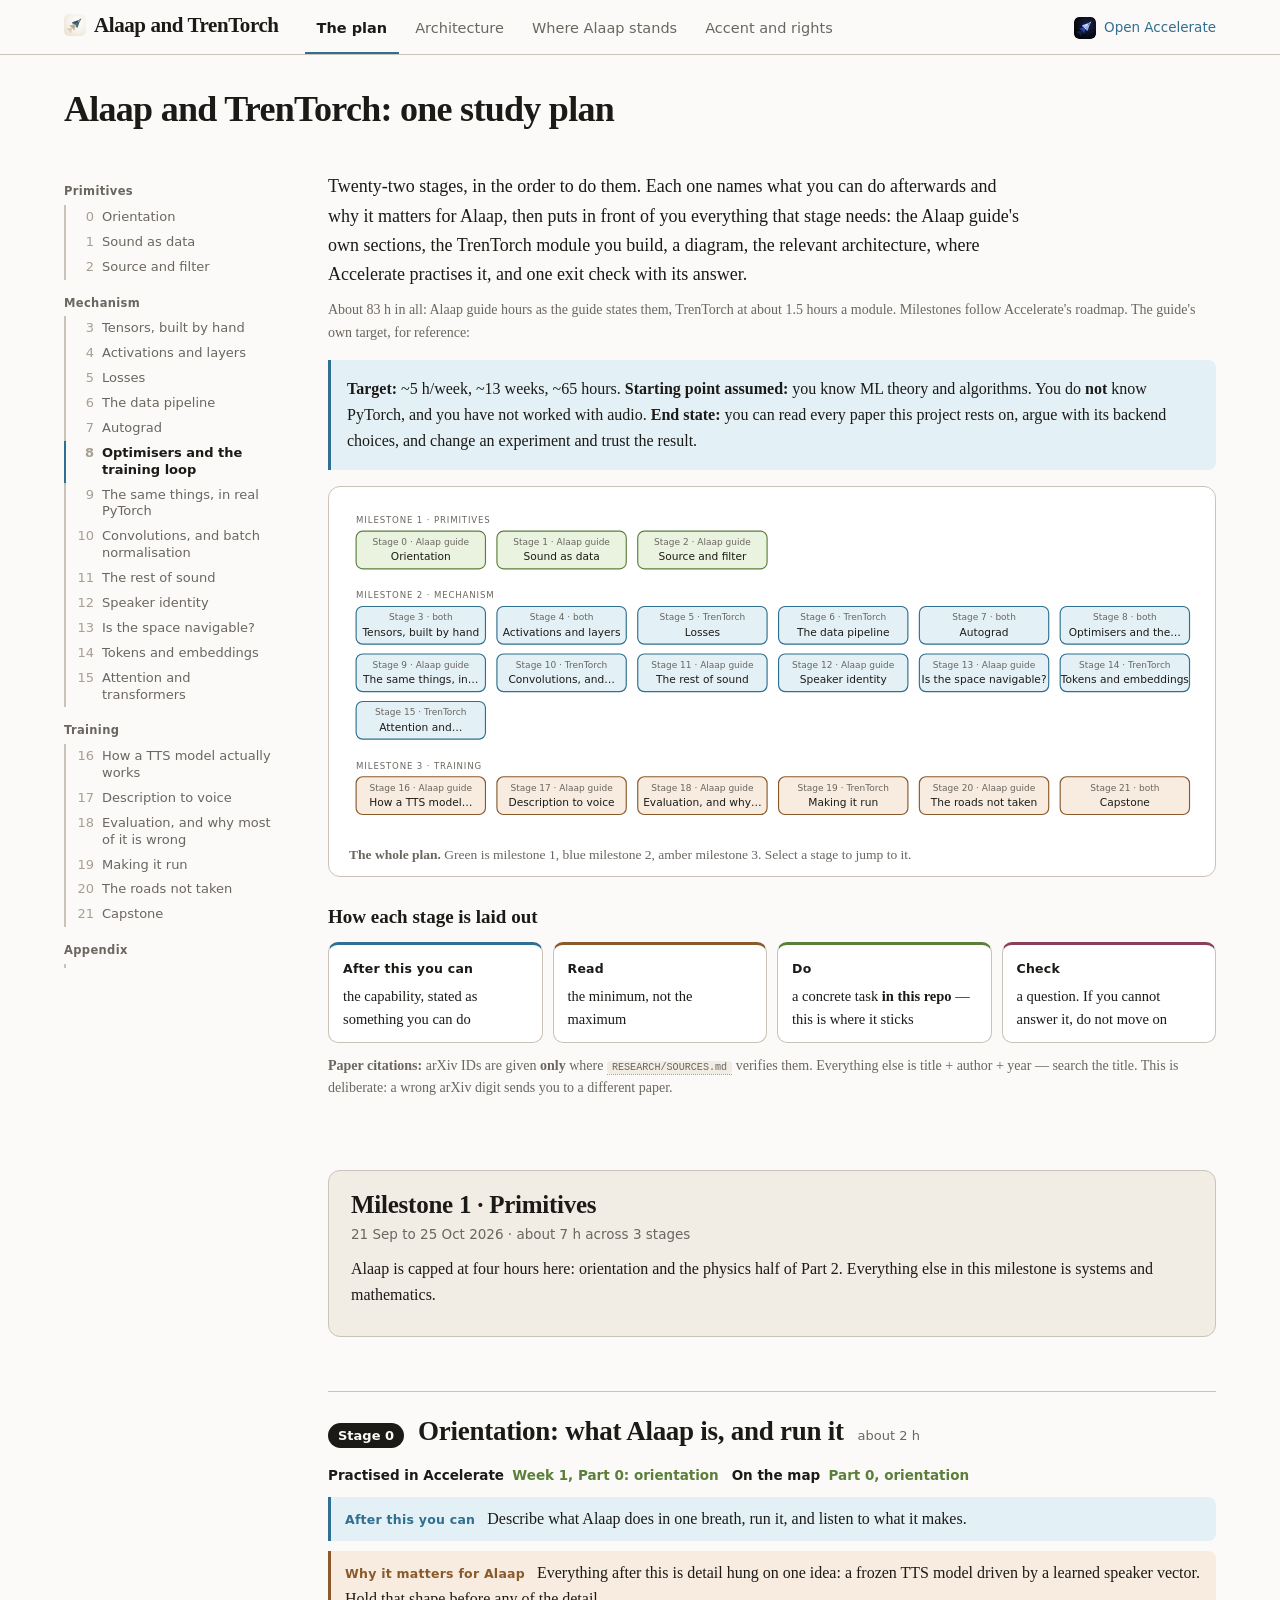
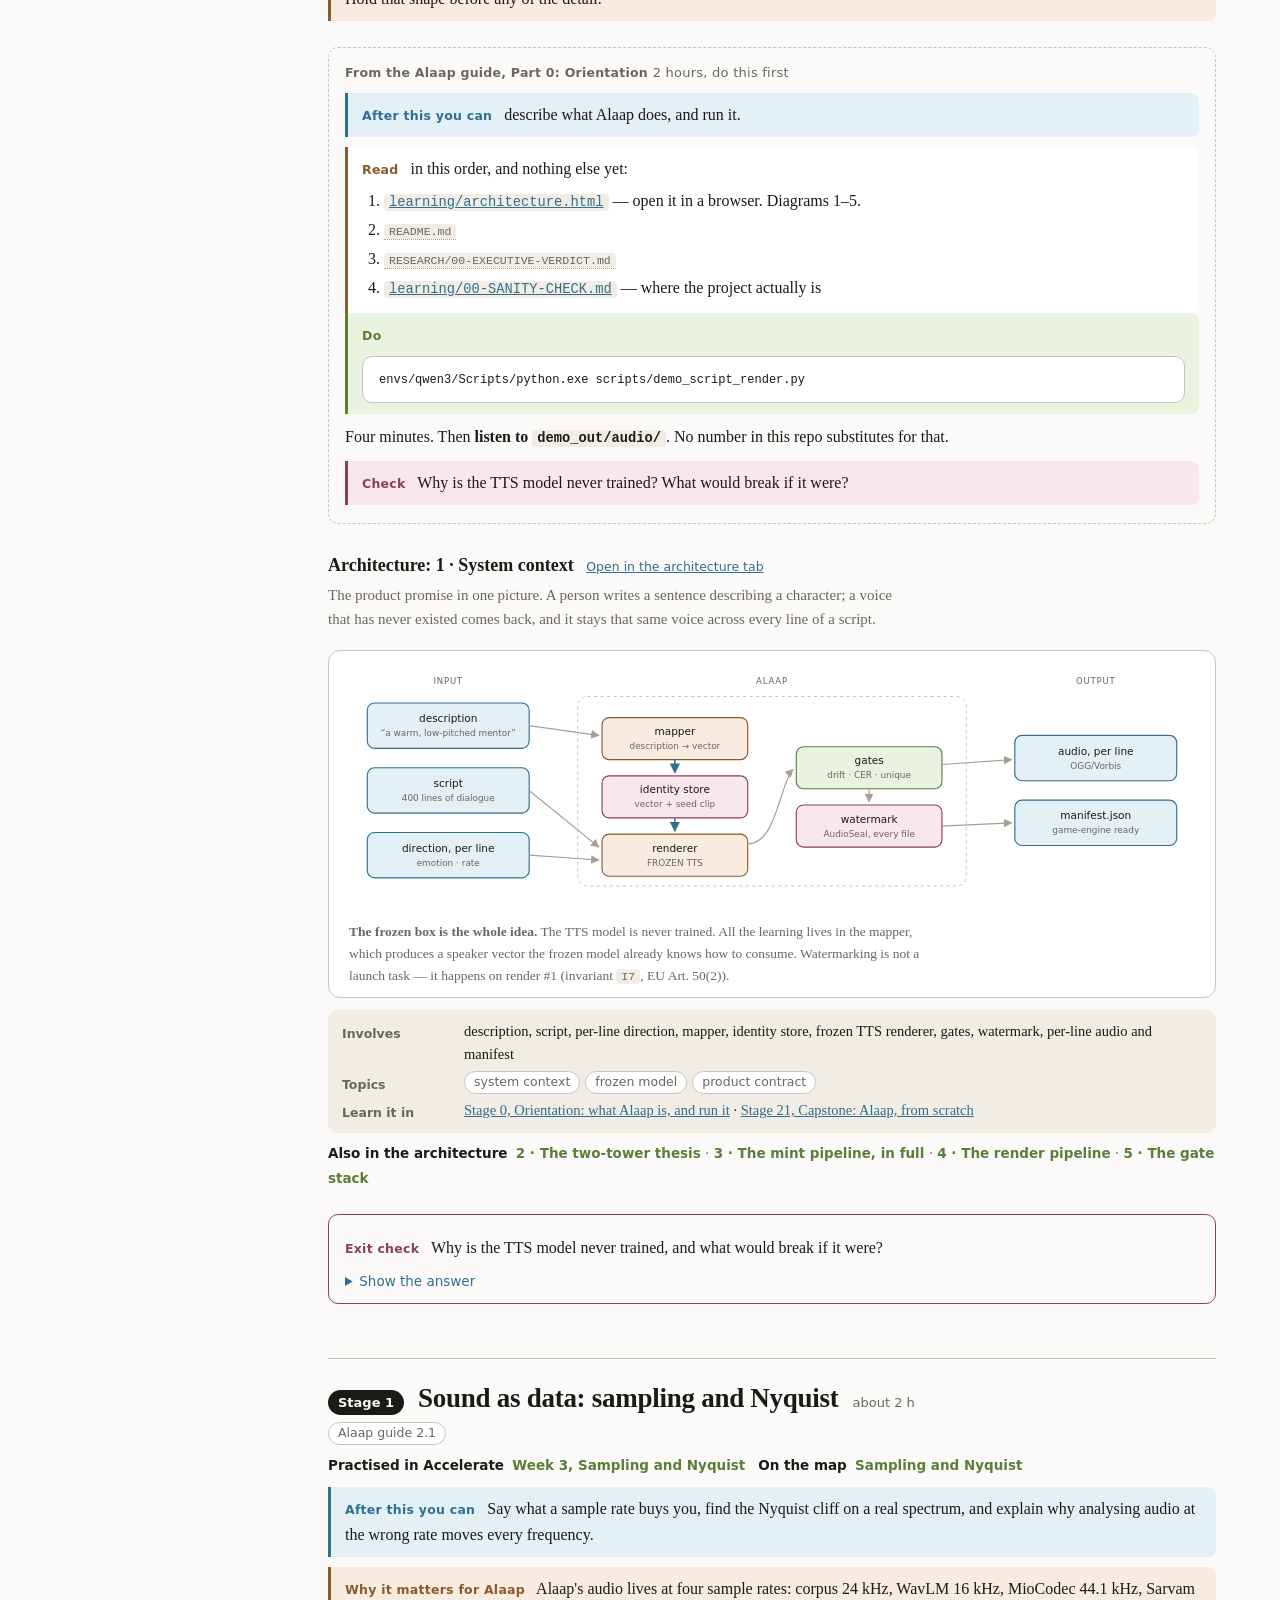
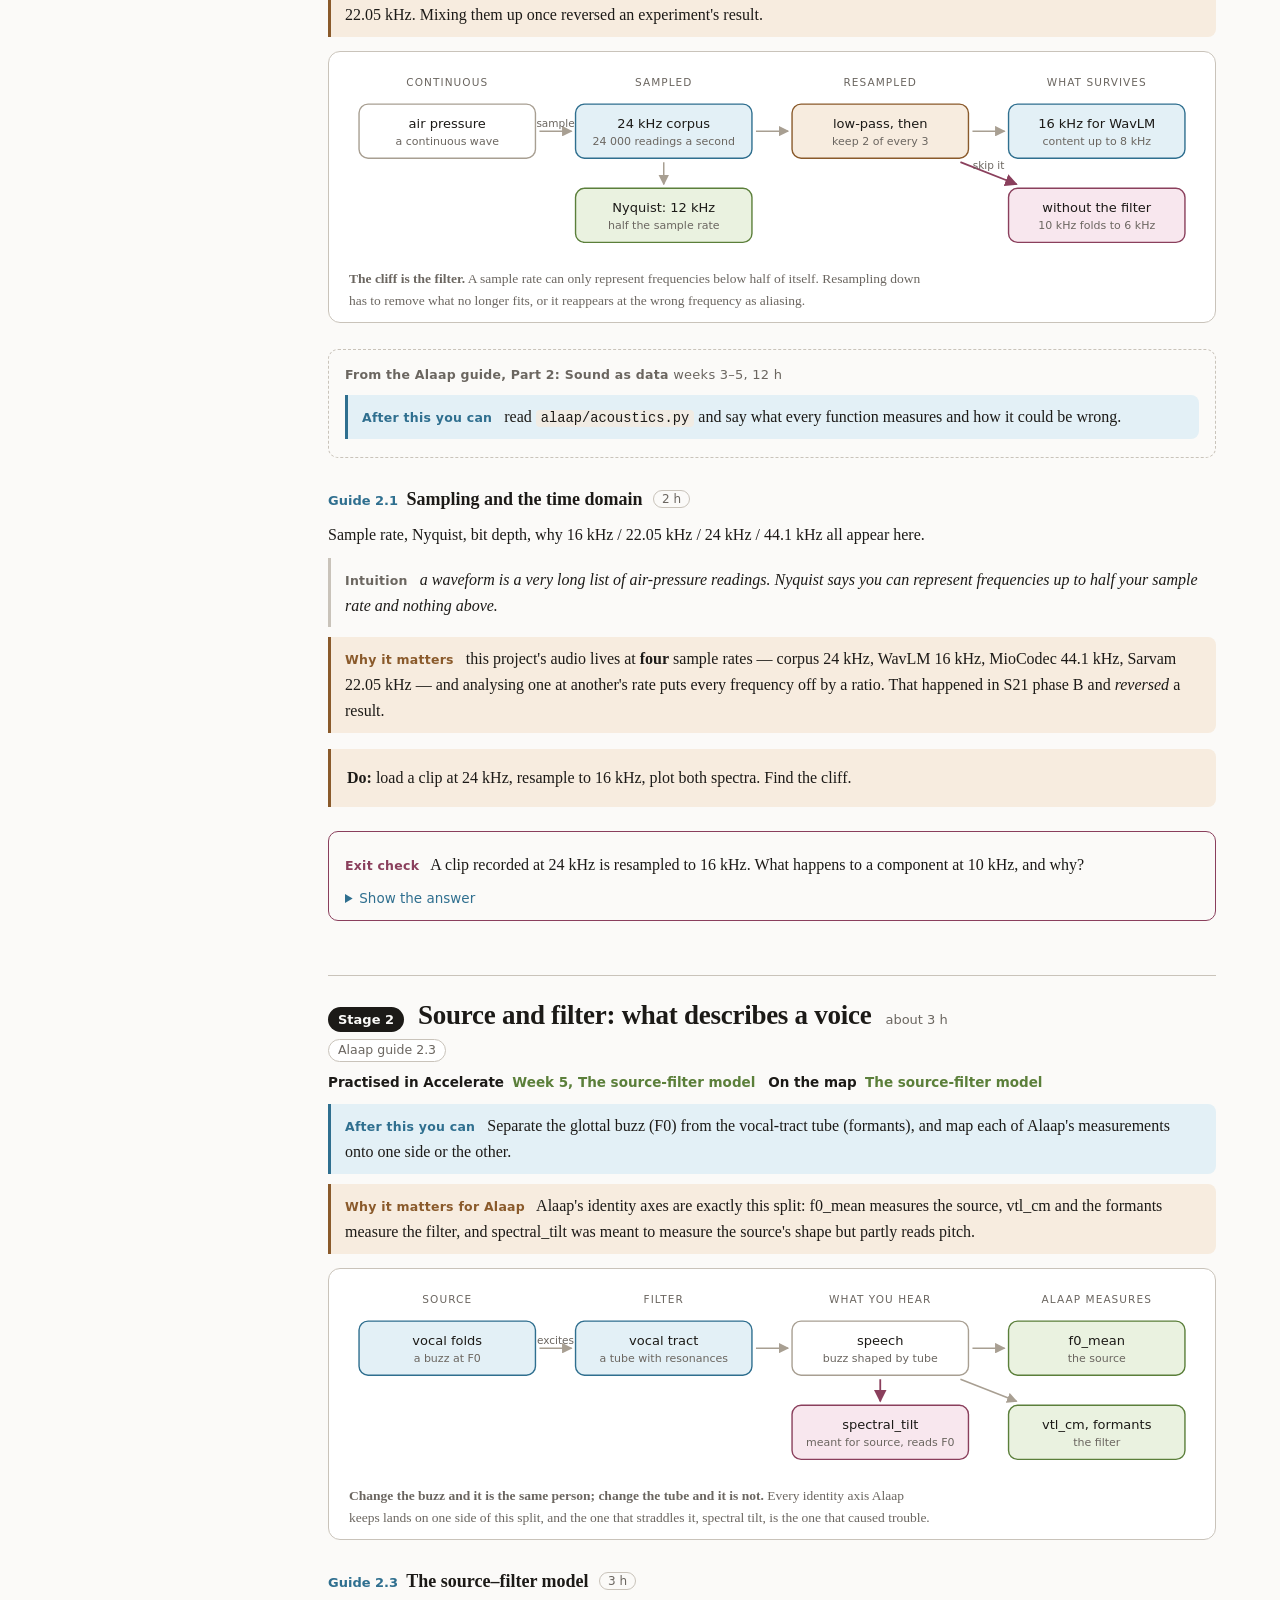
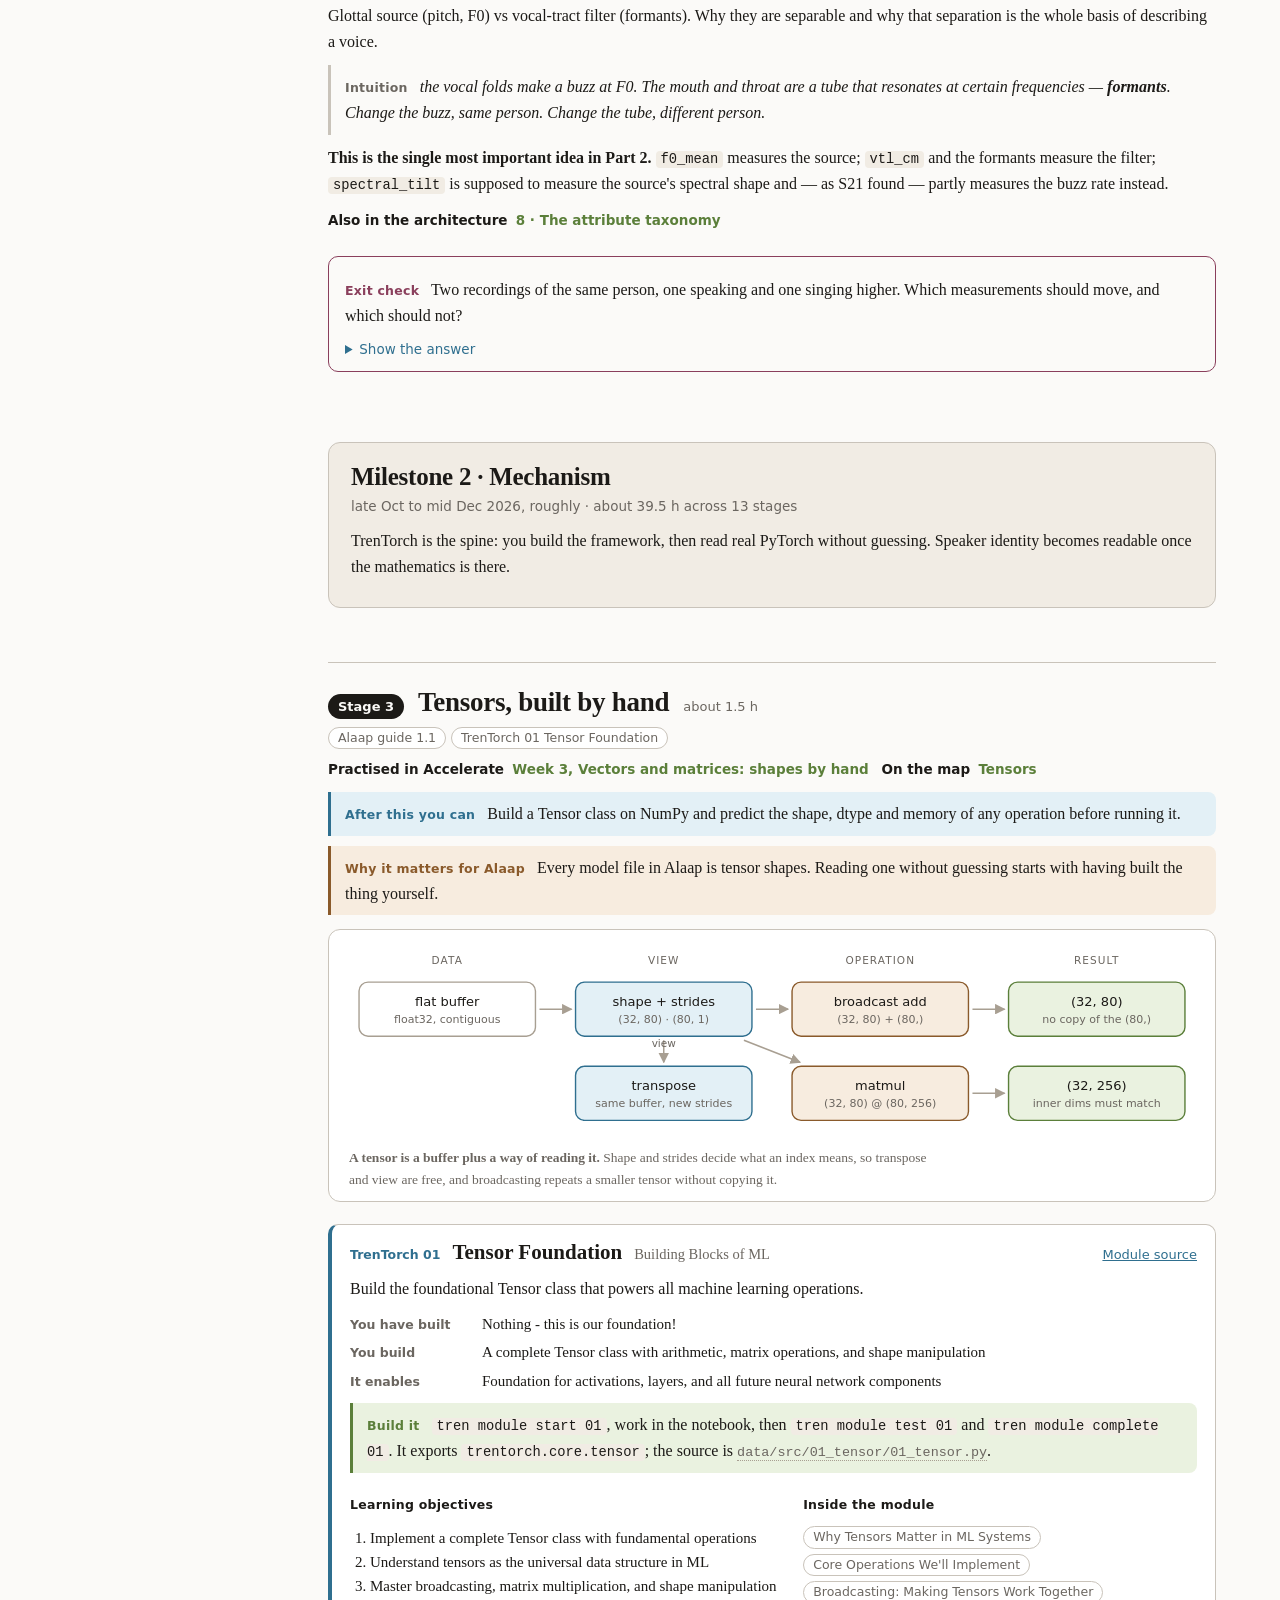
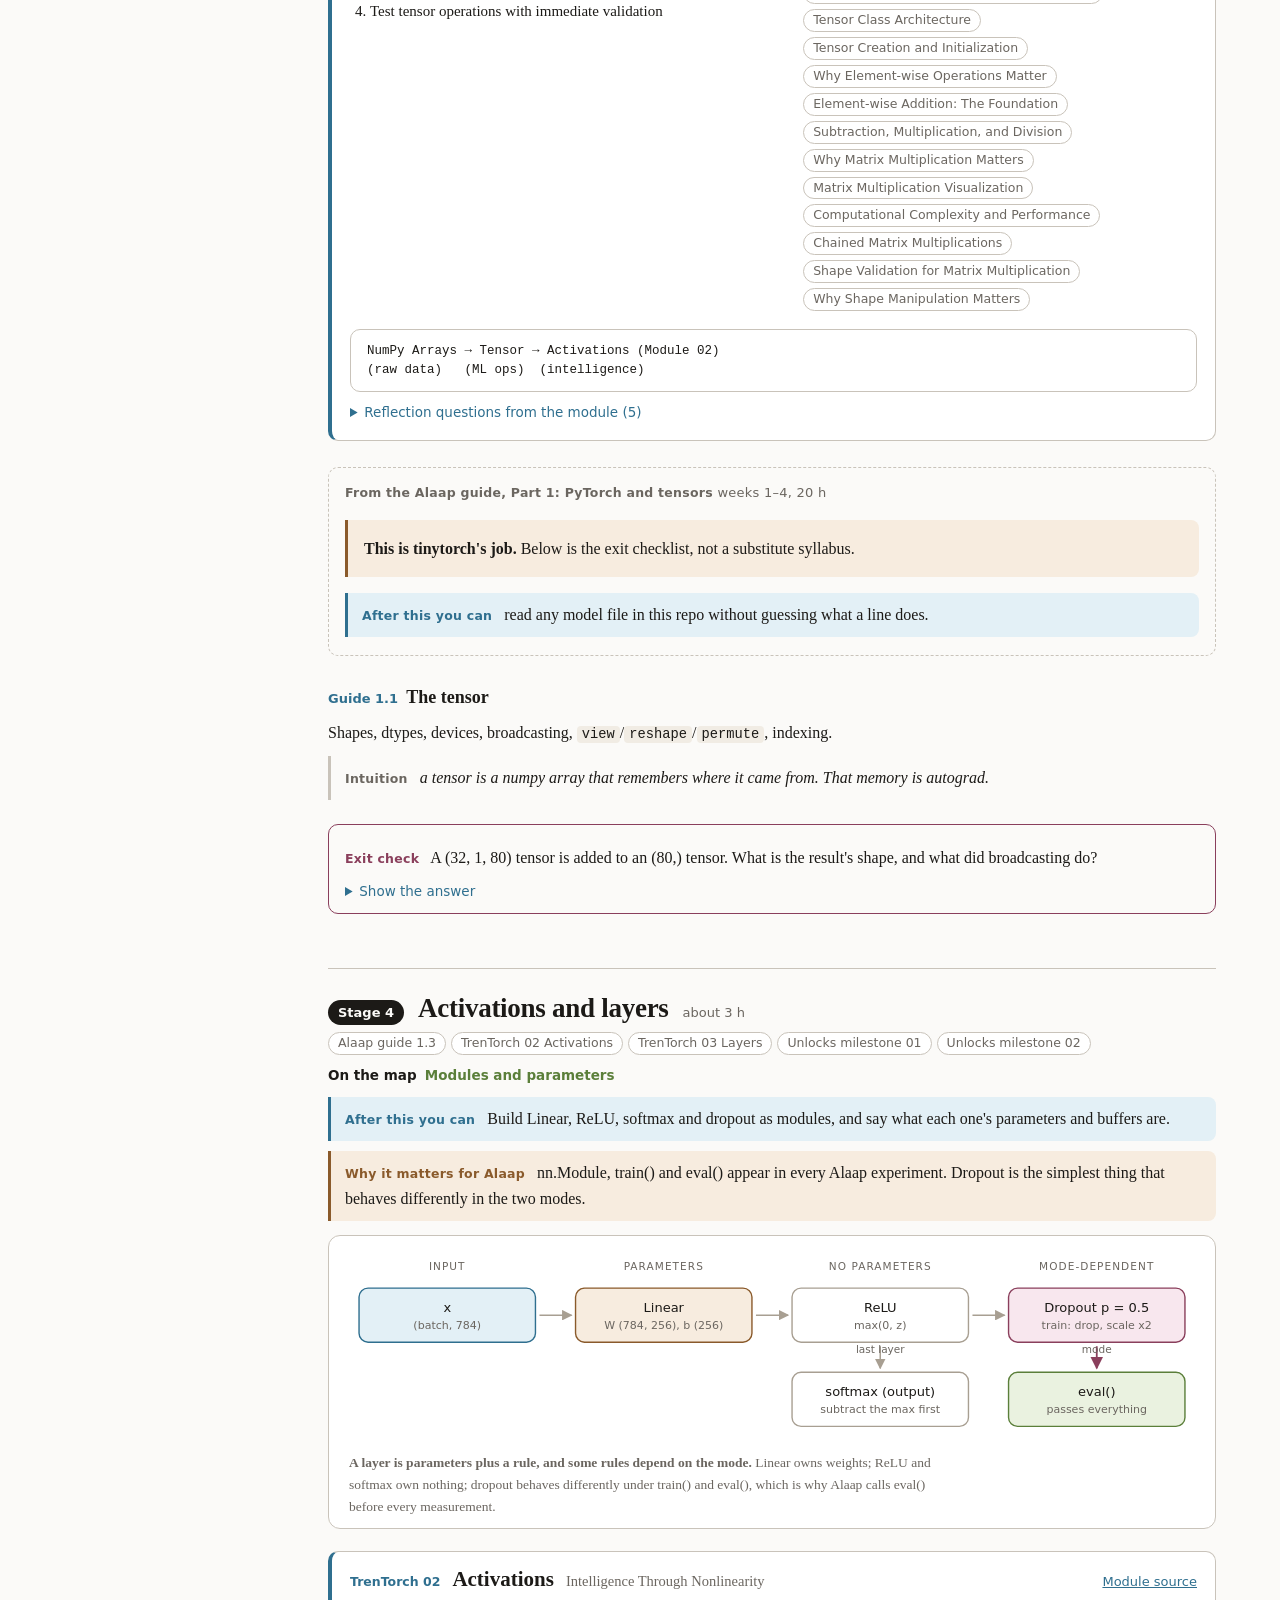
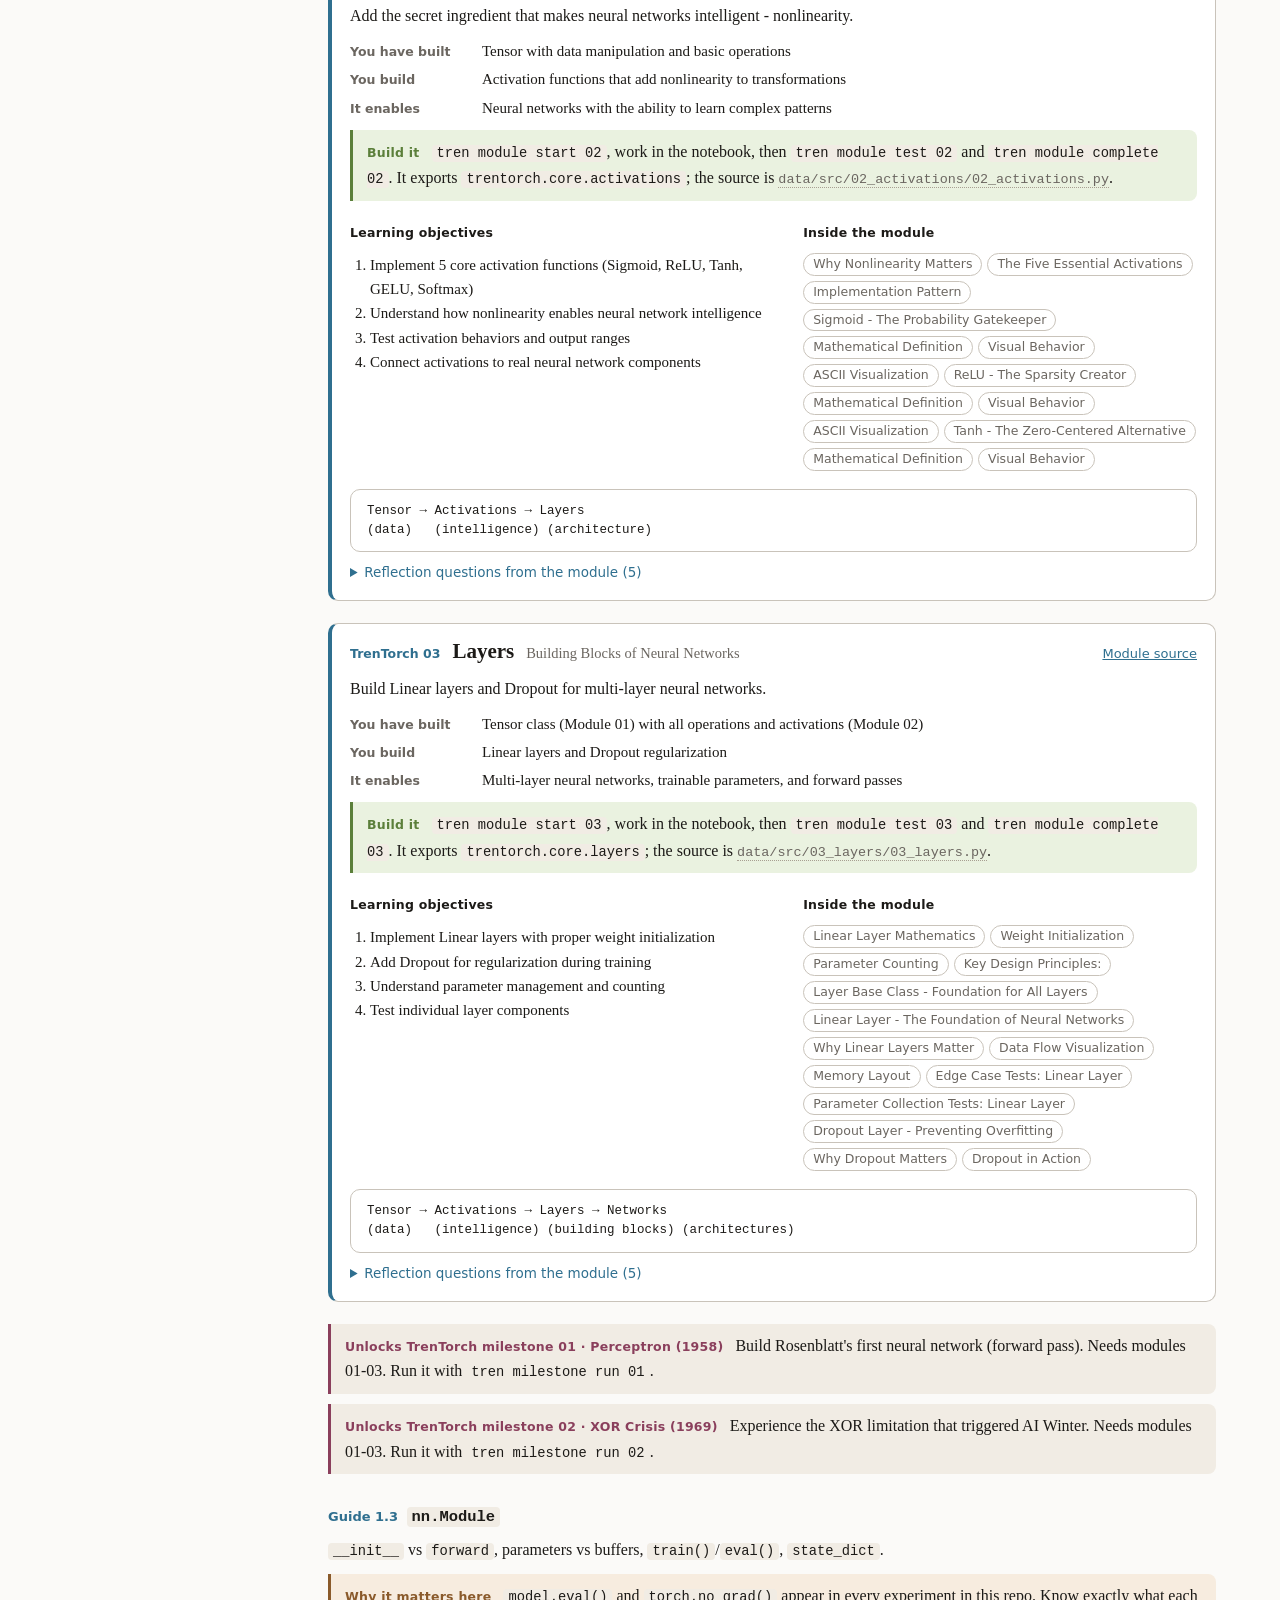
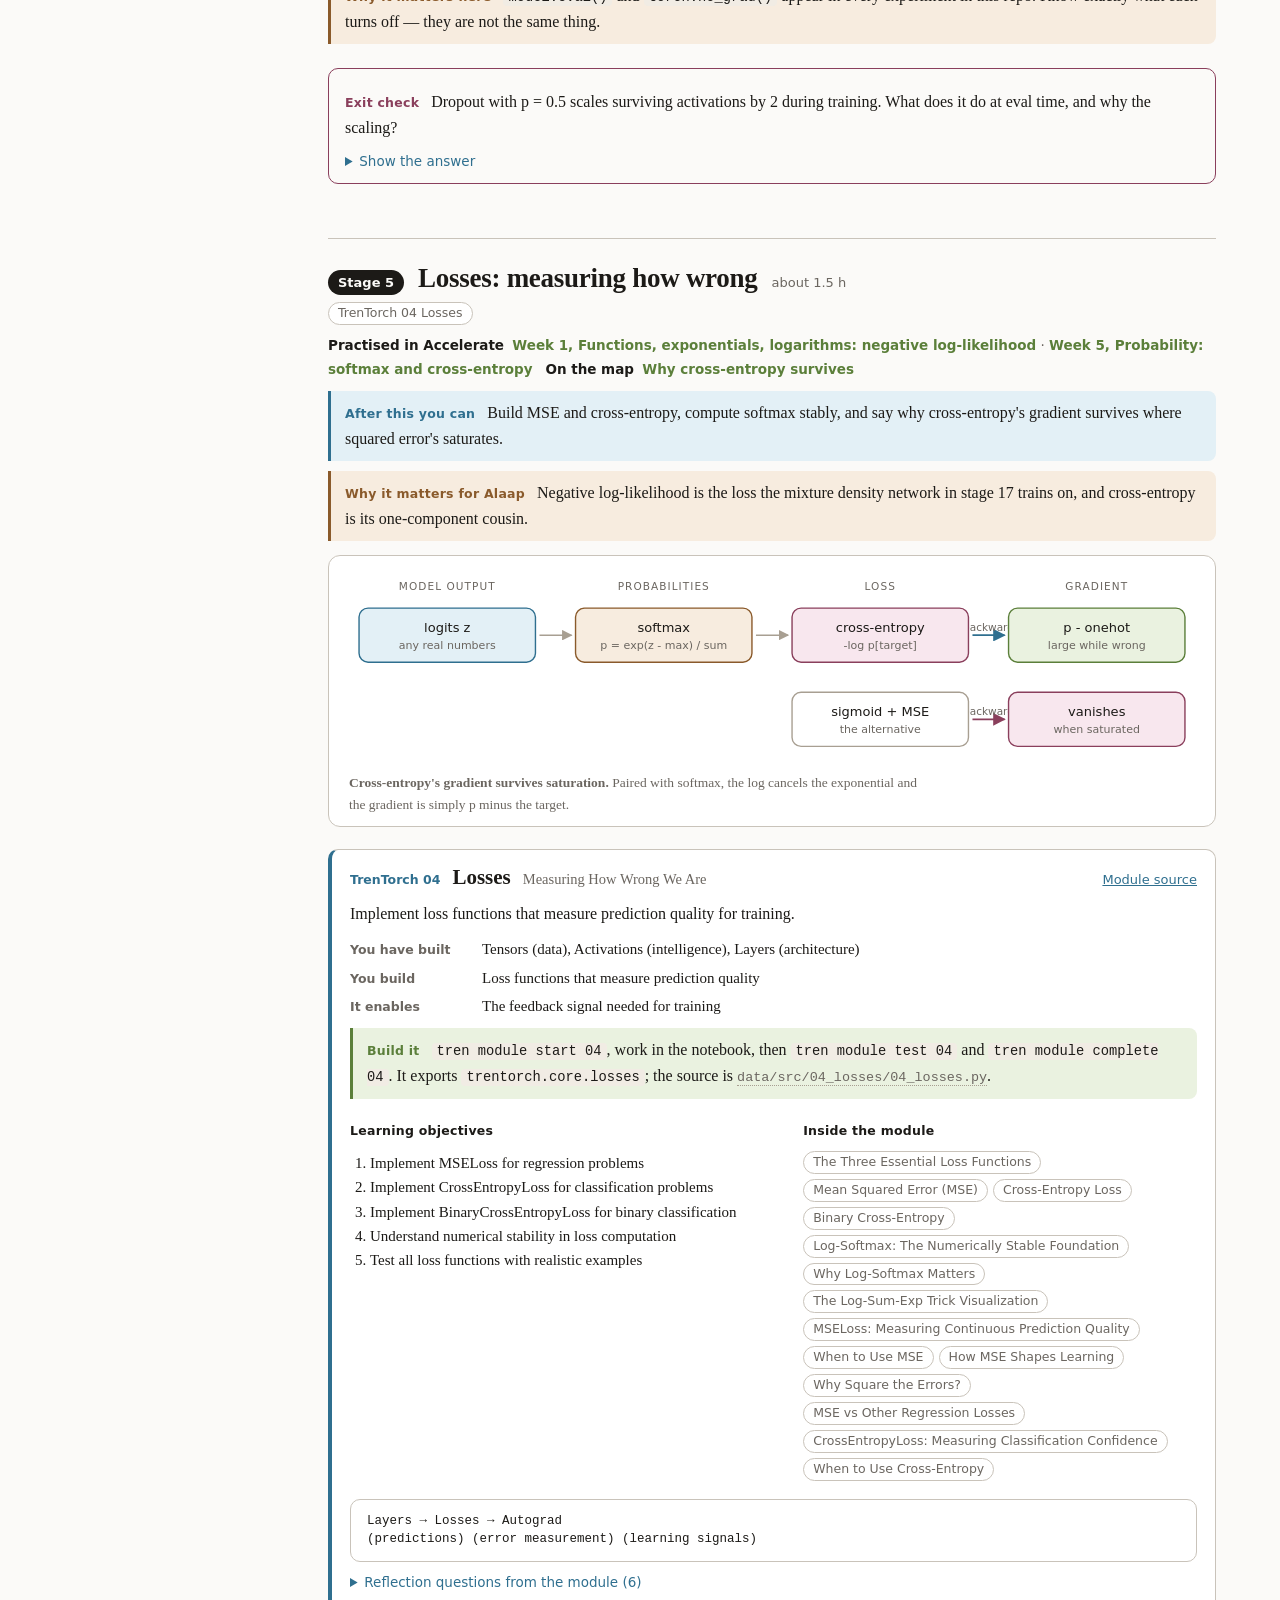
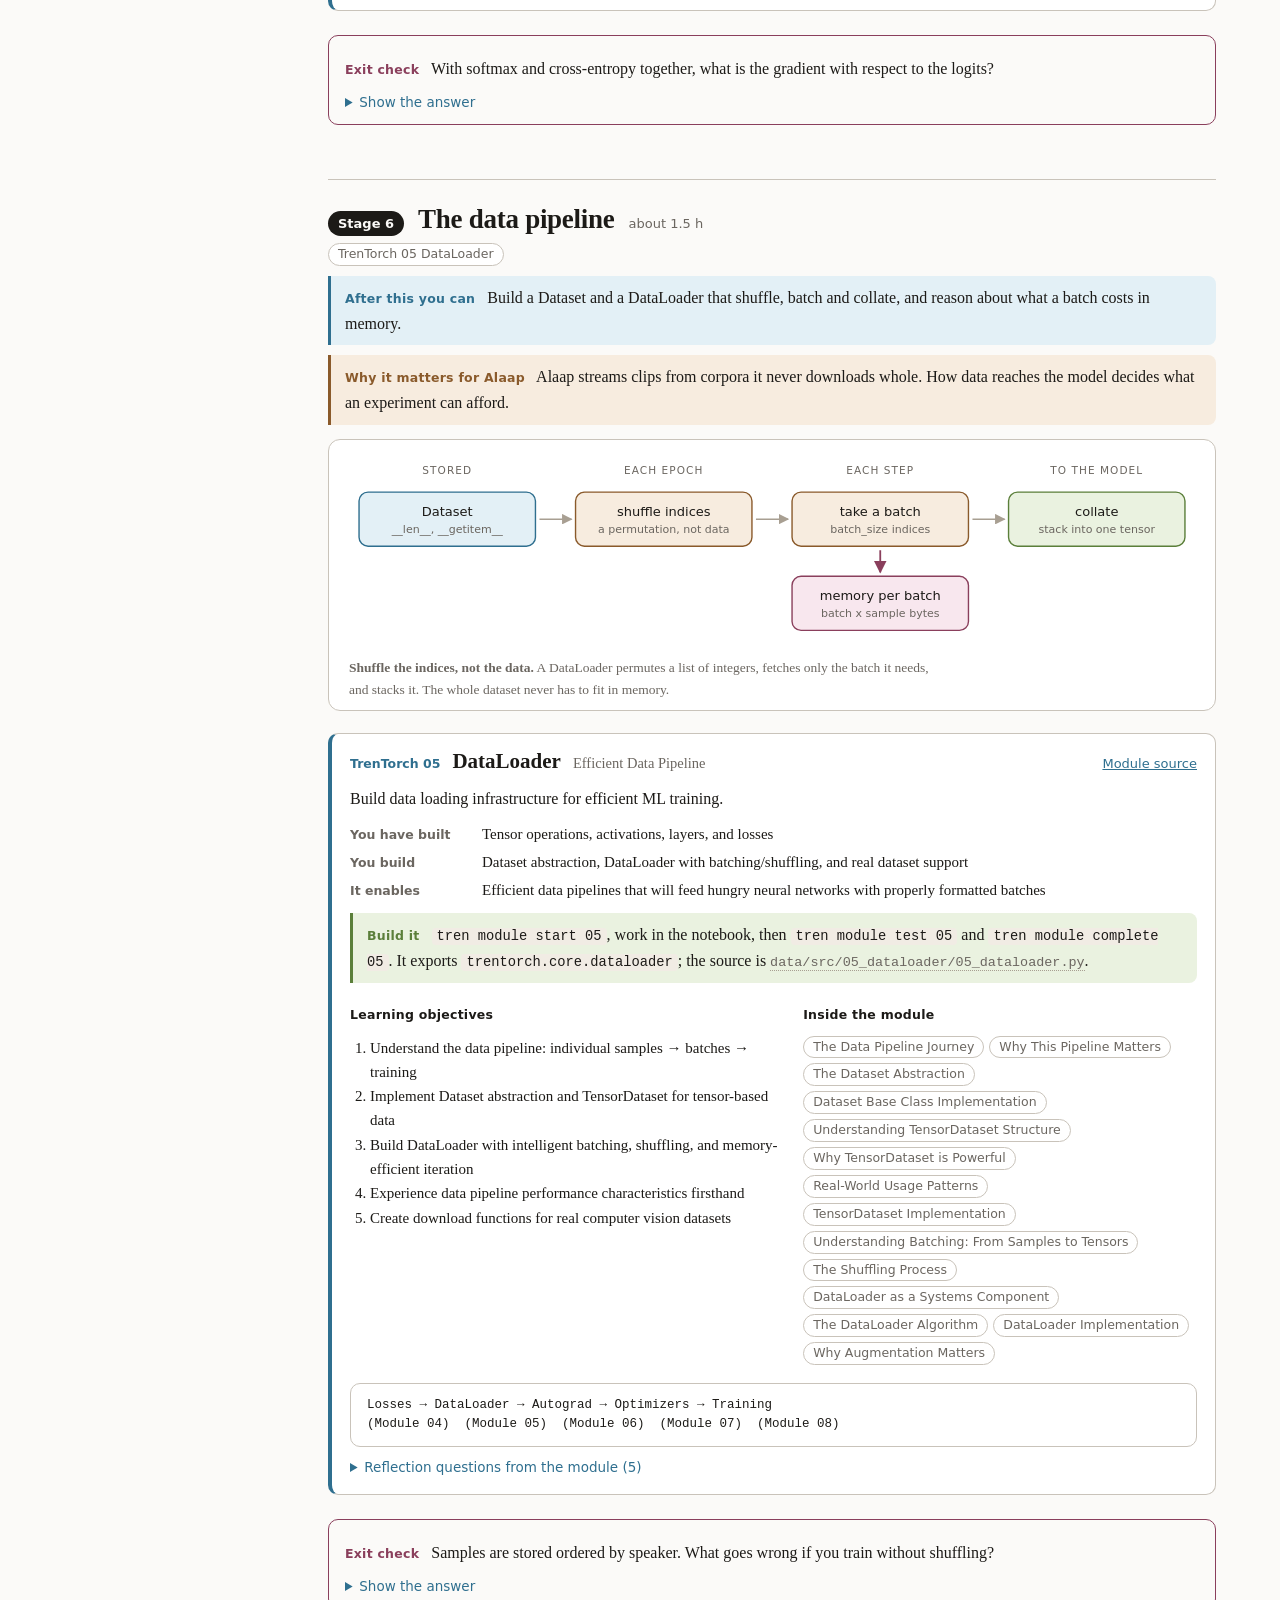
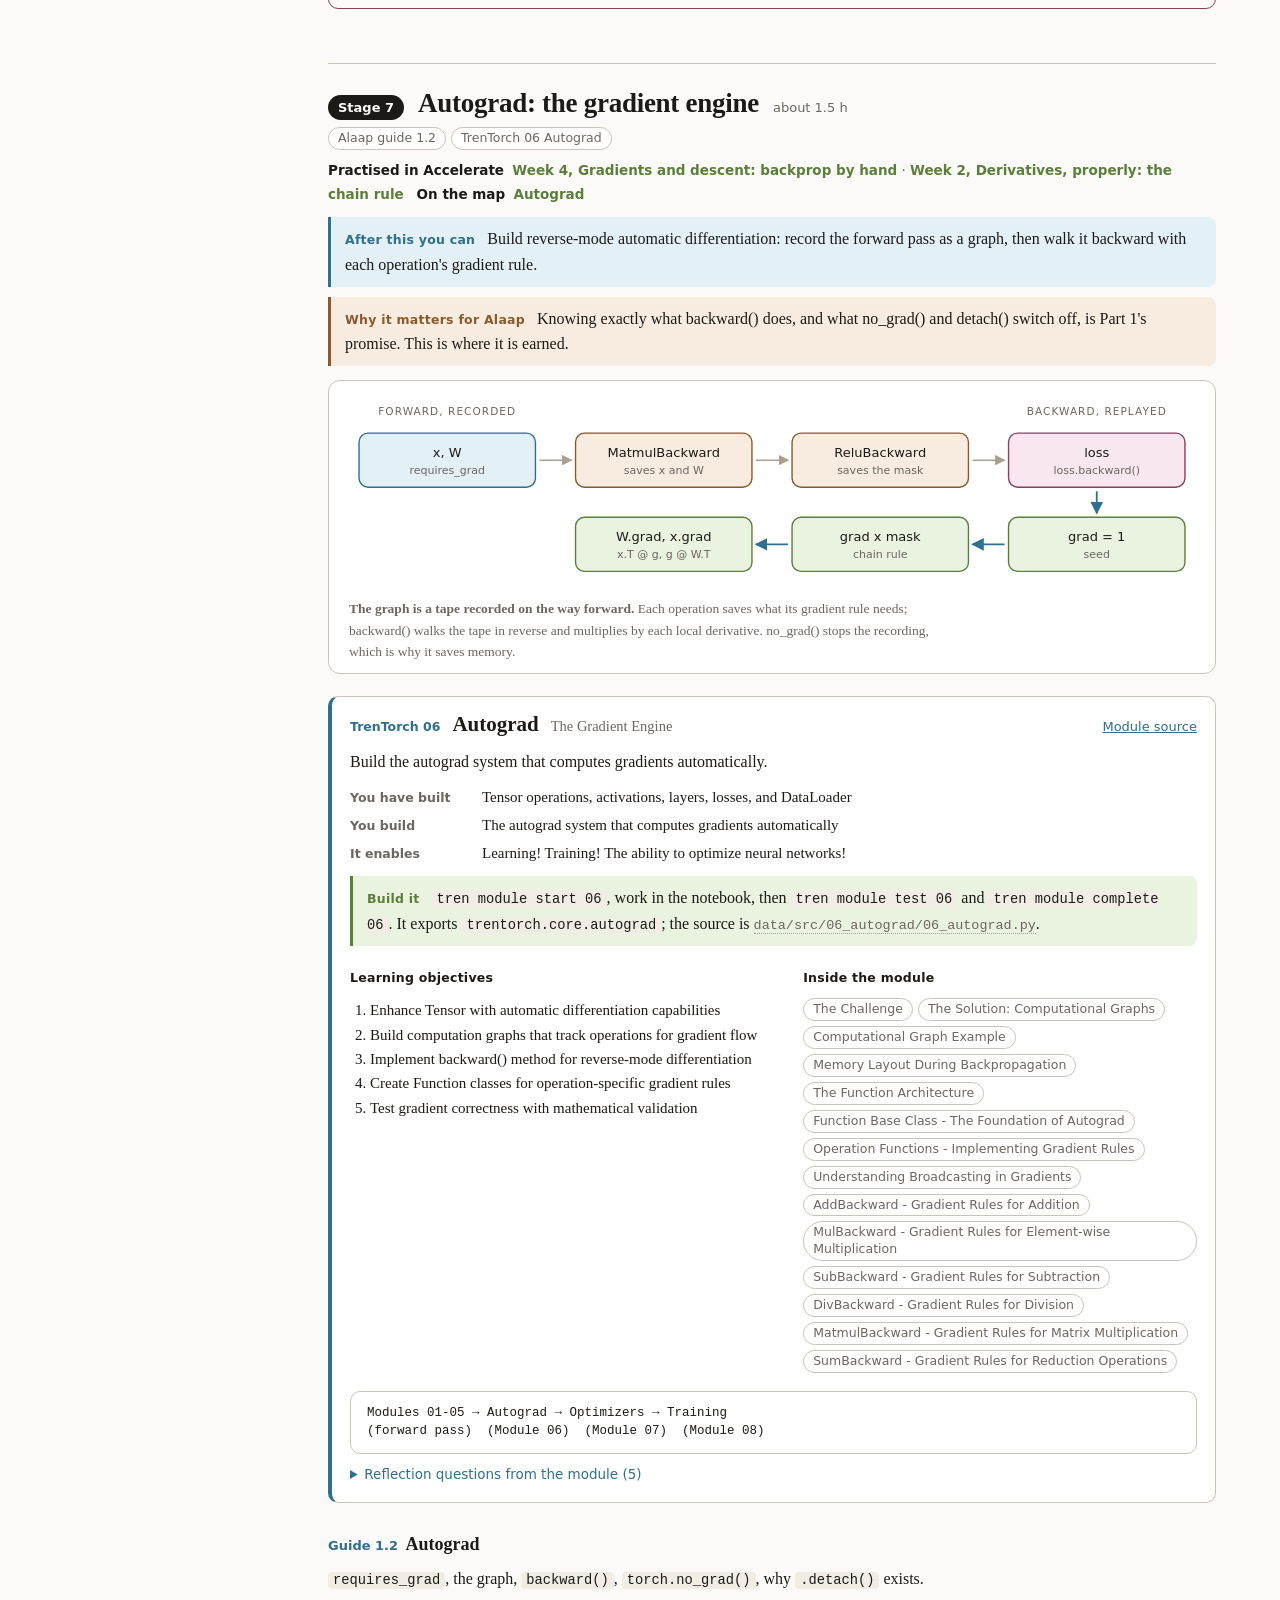
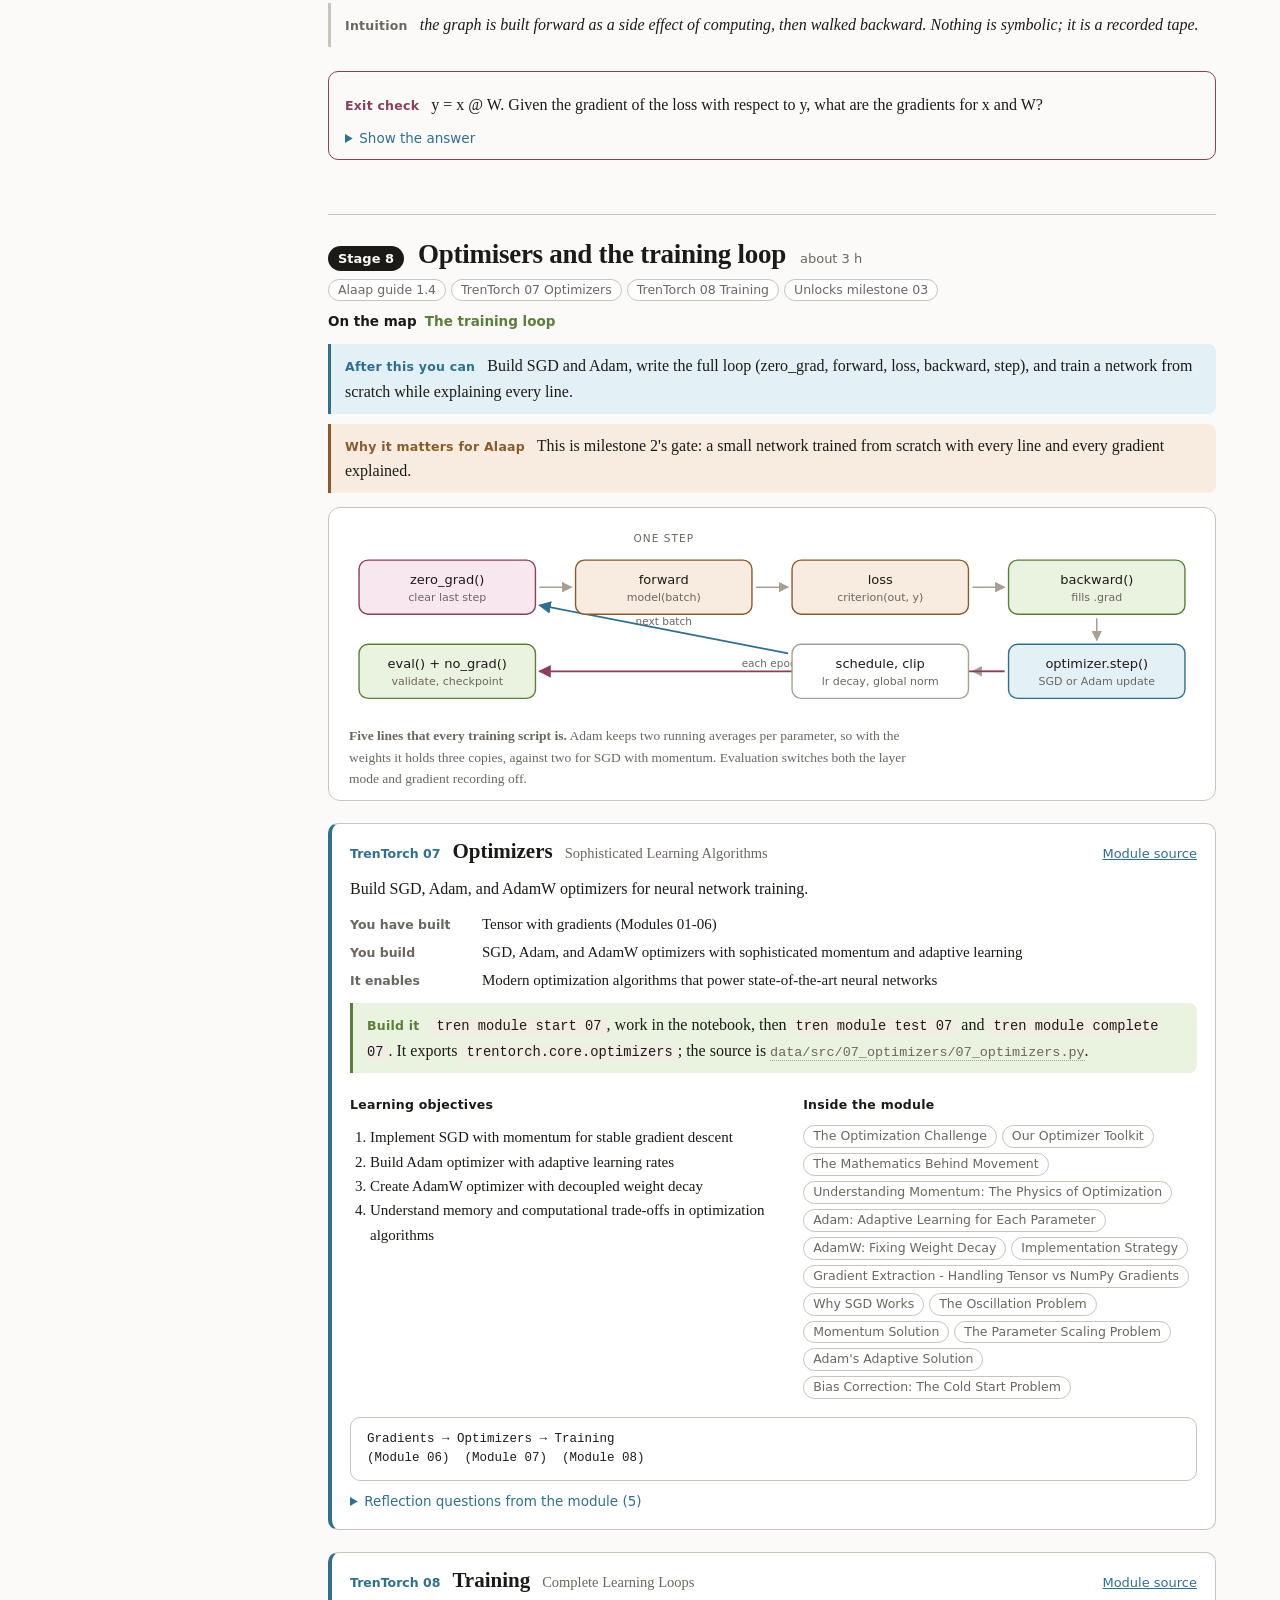
==== commit 76be973d: "Every diagram explorable: notes on each node and edge with walk-throughs for 49 figures, 123 guide d" ====
--- a/ALAAP.html
+++ b/ALAAP.html
@@ -819,7 +819,7 @@
 <g data-n="g1">
 <rect class="b3" x="232" y="118" width="176" height="54" rx="9"/>
 <text class="t" x="320" y="138">W.grad, x.grad</text>
-<text class="tm" x="320" y="156">g @ W.T, x.T @ g</text>
+<text class="tm" x="320" y="156">x.T @ g, g @ W.T</text>
 </g>
 </svg><figcaption><b>The graph is a tape recorded on the way forward.</b> Each operation saves what its gradient rule needs; backward() walks the tape in reverse and multiplies by each local derivative. no_grad() stops the recording, which is why it saves memory.</figcaption></figure>
 <article class="tt" id="tt-06">
--- a/figures/viewer.css
+++ b/figures/viewer.css
@@ -16,7 +16,7 @@
 html.fv-open, html.fv-open body { overflow: hidden; }
 .fv { position: fixed; inset: 0; z-index: 1000; display: none; flex-direction: column; background: #f4f3ef; color: #1a1a19;
   font-family: "Atkinson Hyperlegible", "Helvetica Neue", Arial, sans-serif; }
-.fv-bar { display: flex; align-items: center; gap: 16px; padding: 12px 18px; border-bottom: 1px solid #d9d6cd; background: #fbfaf7; }
+.fv-bar { display: flex; flex-wrap: wrap; align-items: center; gap: 10px 16px; padding: 12px 18px; border-bottom: 1px solid #d9d6cd; background: #fbfaf7; }
 .fv-title { font-size: 17px; font-weight: 700; flex: 1; min-width: 0; }
 .fv-tools { display: flex; align-items: center; gap: 6px; flex-wrap: wrap; }
 .fv-b { font: inherit; font-size: 14px; min-width: 34px; height: 32px; padding: 0 10px; border: 1px solid #c3c0b7; background: #fff; color: #1a1a19; cursor: pointer; border-radius: 6px; }
@@ -52,6 +52,9 @@
 @media (max-width: 800px) {
   .fv-main { grid-template-columns: 1fr; grid-template-rows: minmax(0, 1.2fr) minmax(0, 1fr); }
   .fv-side { border-left: 0; border-top: 1px solid #d9d6cd; }
-  .fv-title { font-size: 15px; }
+  .fv-title { font-size: 15px; flex-basis: 100%; }
+  .fv-tools { gap: 4px; }
+  .fv-b { min-width: 30px; height: 30px; padding: 0 8px; }
+  .fv-x { margin-left: auto; }
 }
 @media (prefers-reduced-motion: reduce) { .fv-pan svg.fv-dim [data-n], .fv-pan svg.fv-dim [data-e] { transition: none; } }
